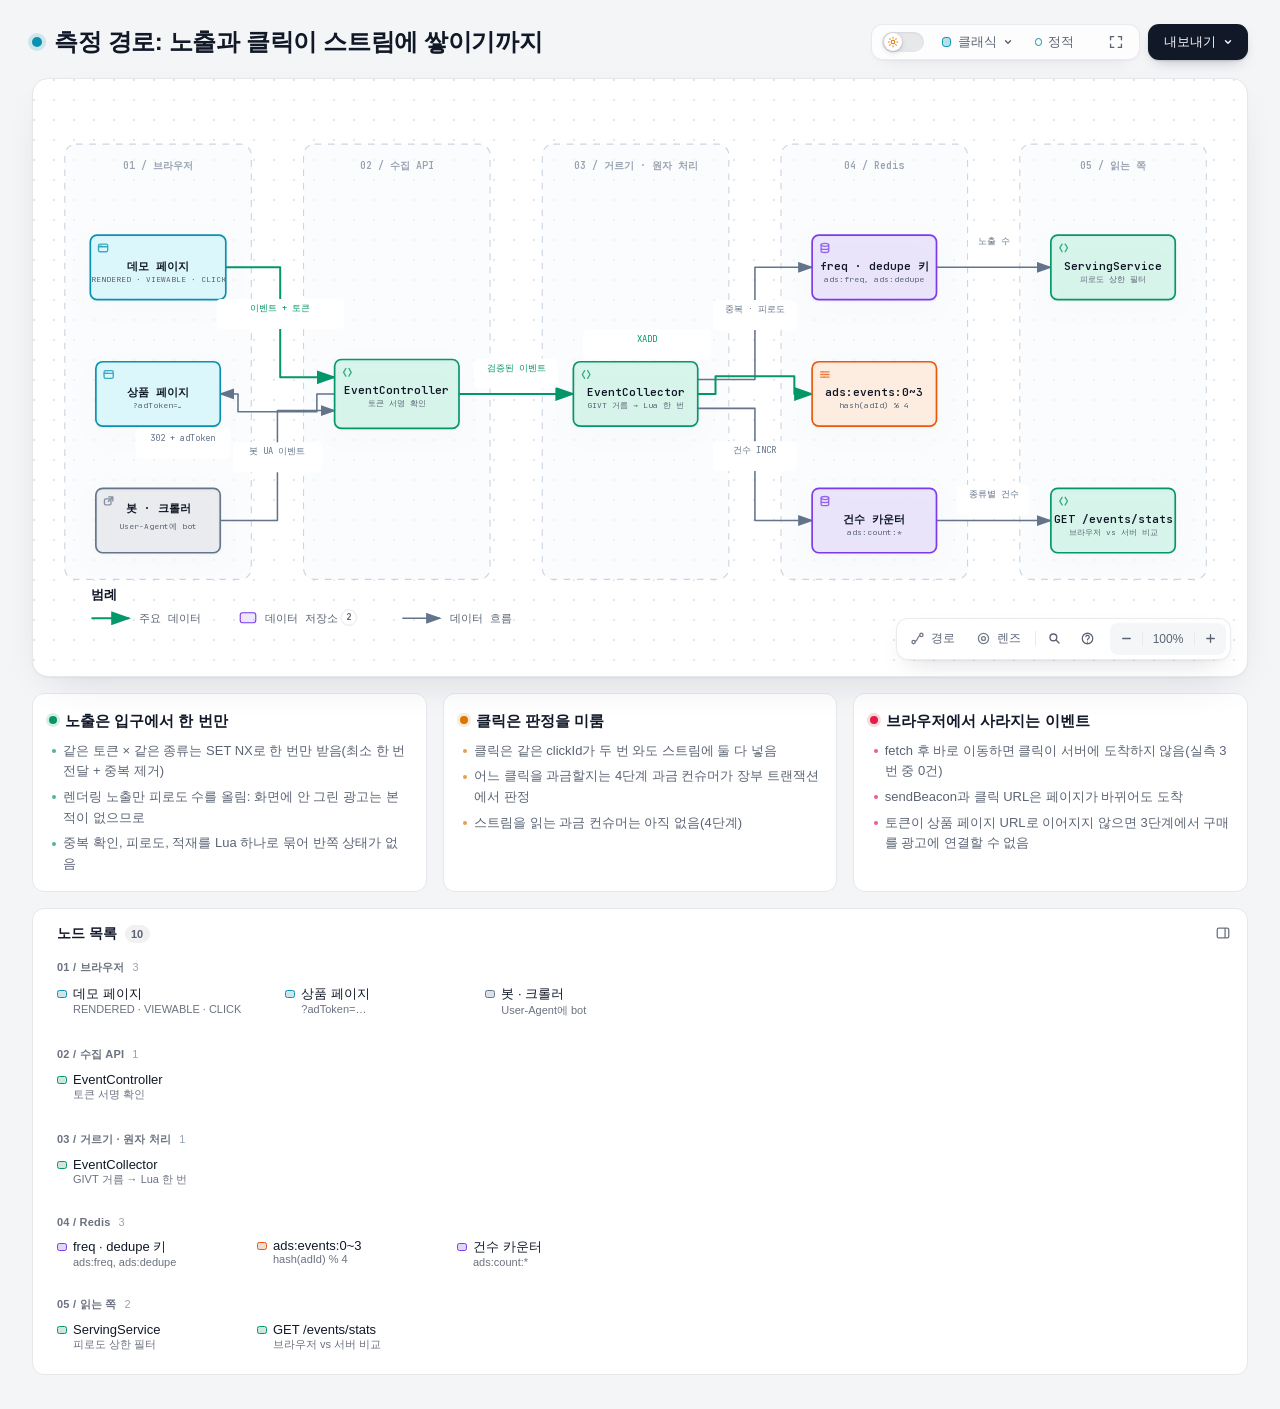
==== docs/diagrams/measurement.html @ 2693c044 "docs(diagrams): Archify로 1단계 서빙 시퀀스, 2단계 측정 데이터 흐름 도식 추가 - docs/diagrams/serving.html: GET /ads 한 번(" ====
<!DOCTYPE html>
<html lang="ko" data-theme="dark" data-preset="classic">
<head>
  <meta charset="UTF-8">
  <meta name="viewport" content="width=device-width, initial-scale=1.0">
  <meta name="generator" content="archify 3.2.0">
  <meta name="archify-reader-contract" content="declared-wide-v1">
  <title>측정 경로: 노출과 클릭이 스트림에 쌓이기까지 다이어그램</title>
  <script>
    // Resolve the theme before first paint so light-preference users don't
    // see a dark flash. The toolbar script below re-applies with UI state.
    (function () {
      try {
        var theme = null;
        try {
          var param = new URLSearchParams(window.location.search).get('theme');
          if (param === 'light' || param === 'dark') theme = param;
          if (new URLSearchParams(window.location.search).get('embed') === '1') {
            document.documentElement.setAttribute('data-embed', 'true');
          }
          if (new URLSearchParams(window.location.search).get('present') === '1') {
            document.documentElement.setAttribute('data-present', 'true');
          }
        } catch (_) {}
        if (!theme) {
          try { theme = localStorage.getItem('archify-theme'); } catch (_) {}
        }
        if (theme !== 'light' && theme !== 'dark') {
          theme = window.matchMedia('(prefers-color-scheme: light)').matches ? 'light' : 'dark';
        }
        document.documentElement.setAttribute('data-theme', theme);
      } catch (_) {}
    })();
  </script>
  <style id="archify-fonts">
/*
JetBrains Mono variable WOFF2 subsets from Google Fonts service revision v24.
These fixed bytes are shared by the viewer and its SVG/raster exports.
No local() source: an installed copy must not override the bundled font.
Uncovered characters (including CJK) still use the system fallback stack.
Upstream: https://github.com/JetBrains/JetBrainsMono

cyrillic-ext    1664 bytes  sha256 9343de2ca5d9549f792e7962375af8efb0f320c7643bfd36c884b5a30e5c396f
cyrillic        8892 bytes  sha256 4995a9a43ac659ec32fcd8b463755cd6a07b31a6e6b3894a6a153b661cf490e2
greek           6800 bytes  sha256 49c3da6c9a2b279b0f1f860f5cfb1f5dc38d88a5c7be9c9b1837bbc4e3db6111
vietnamese      5872 bytes  sha256 d44eb1936043a56038eb02dd70b243f379bef65783f94ec12f277550720411f1
latin-ext      11596 bytes  sha256 9c38cb2d0d2d93c1ee6e21fa78db76f13ea7e15e15cc64214c7ca89b6aaa35c4
latin          31340 bytes  sha256 2c32b9b3ee358c119e210f6f5195f9bd34894d78a785ff2e95d60e718e400af4

Copyright 2020 The JetBrains Mono Project Authors (https://github.com/JetBrains/JetBrainsMono)

This Font Software is licensed under the SIL Open Font License, Version 1.1.
This license is copied below, and is also available with a FAQ at:
https://openfontlicense.org


-----------------------------------------------------------
SIL OPEN FONT LICENSE Version 1.1 - 26 February 2007
-----------------------------------------------------------

PREAMBLE
The goals of the Open Font License (OFL) are to stimulate worldwide
development of collaborative font projects, to support the font creation
efforts of academic and linguistic communities, and to provide a free and
open framework in which fonts may be shared and improved in partnership
with others.

The OFL allows the licensed fonts to be used, studied, modified and
redistributed freely as long as they are not sold by themselves. The
fonts, including any derivative works, can be bundled, embedded,
redistributed and/or sold with any software provided that any reserved
names are not used by derivative works. The fonts and derivatives,
however, cannot be released under any other type of license. The
requirement for fonts to remain under this license does not apply
to any document created using the fonts or their derivatives.

DEFINITIONS
"Font Software" refers to the set of files released by the Copyright
Holder(s) under this license and clearly marked as such. This may
include source files, build scripts and documentation.

"Reserved Font Name" refers to any names specified as such after the
copyright statement(s).

"Original Version" refers to the collection of Font Software components as
distributed by the Copyright Holder(s).

"Modified Version" refers to any derivative made by adding to, deleting,
or substituting -- in part or in whole -- any of the components of the
Original Version, by changing formats or by porting the Font Software to a
new environment.

"Author" refers to any designer, engineer, programmer, technical
writer or other person who contributed to the Font Software.

PERMISSION & CONDITIONS
Permission is hereby granted, free of charge, to any person obtaining
a copy of the Font Software, to use, study, copy, merge, embed, modify,
redistribute, and sell modified and unmodified copies of the Font
Software, subject to the following conditions:

1) Neither the Font Software nor any of its individual components,
in Original or Modified Versions, may be sold by itself.

2) Original or Modified Versions of the Font Software may be bundled,
redistributed and/or sold with any software, provided that each copy
contains the above copyright notice and this license. These can be
included either as stand-alone text files, human-readable headers or
in the appropriate machine-readable metadata fields within text or
binary files as long as those fields can be easily viewed by the user.

3) No Modified Version of the Font Software may use the Reserved Font
Name(s) unless explicit written permission is granted by the corresponding
Copyright Holder. This restriction only applies to the primary font name as
presented to the users.

4) The name(s) of the Copyright Holder(s) or the Author(s) of the Font
Software shall not be used to promote, endorse or advertise any
Modified Version, except to acknowledge the contribution(s) of the
Copyright Holder(s) and the Author(s) or with their explicit written
permission.

5) The Font Software, modified or unmodified, in part or in whole,
must be distributed entirely under this license, and must not be
distributed under any other license. The requirement for fonts to
remain under this license does not apply to any document created
using the Font Software.

TERMINATION
This license becomes null and void if any of the above conditions are
not met.

DISCLAIMER
THE FONT SOFTWARE IS PROVIDED "AS IS", WITHOUT WARRANTY OF ANY KIND,
EXPRESS OR IMPLIED, INCLUDING BUT NOT LIMITED TO ANY WARRANTIES OF
MERCHANTABILITY, FITNESS FOR A PARTICULAR PURPOSE AND NONINFRINGEMENT
OF COPYRIGHT, PATENT, TRADEMARK, OR OTHER RIGHT. IN NO EVENT SHALL THE
COPYRIGHT HOLDER BE LIABLE FOR ANY CLAIM, DAMAGES OR OTHER LIABILITY,
INCLUDING ANY GENERAL, SPECIAL, INDIRECT, INCIDENTAL, OR CONSEQUENTIAL
DAMAGES, WHETHER IN AN ACTION OF CONTRACT, TORT OR OTHERWISE, ARISING
FROM, OUT OF THE USE OR INABILITY TO USE THE FONT SOFTWARE OR FROM
OTHER DEALINGS IN THE FONT SOFTWARE.
*/
    /* cyrillic-ext */
    @font-face { font-family: 'JetBrains Mono'; font-style: normal; font-weight: 400 800; font-display: swap;
      src: url([data-uri]) format('woff2');
      unicode-range: U+0460-052F, U+1C80-1C8A, U+20B4, U+2DE0-2DFF, U+A640-A69F, U+FE2E-FE2F; }
    /* cyrillic */
    @font-face { font-family: 'JetBrains Mono'; font-style: normal; font-weight: 400 800; font-display: swap;
      src: url([data-uri]) format('woff2');
      unicode-range: U+0301, U+0400-045F, U+0490-0491, U+04B0-04B1, U+2116; }
    /* greek */
    @font-face { font-family: 'JetBrains Mono'; font-style: normal; font-weight: 400 800; font-display: swap;
      src: url([data-uri]) format('woff2');
      unicode-range: U+0370-0377, U+037A-037F, U+0384-038A, U+038C, U+038E-03A1, U+03A3-03FF; }
    /* vietnamese */
    @font-face { font-family: 'JetBrains Mono'; font-style: normal; font-weight: 400 800; font-display: swap;
      src: url([data-uri]) format('woff2');
      unicode-range: U+0102-0103, U+0110-0111, U+0128-0129, U+0168-0169, U+01A0-01A1, U+01AF-01B0, U+0300-0301, U+0303-0304, U+0308-0309, U+0323, U+0329, U+1EA0-1EF9, U+20AB; }
    /* latin-ext */
    @font-face { font-family: 'JetBrains Mono'; font-style: normal; font-weight: 400 800; font-display: swap;
      src: url([data-uri]) format('woff2');
      unicode-range: U+0100-02BA, U+02BD-02C5, U+02C7-02CC, U+02CE-02D7, U+02DD-02FF, U+0304, U+0308, U+0329, U+1D00-1DBF, U+1E00-1E9F, U+1EF2-1EFF, U+2020, U+20A0-20AB, U+20AD-20C0, U+2113, U+2C60-2C7F, U+A720-A7FF; }
    /* latin */
    @font-face { font-family: 'JetBrains Mono'; font-style: normal; font-weight: 400 800; font-display: swap;
      src: url([data-uri]) format('woff2');
      unicode-range: U+0000-00FF, U+0131, U+0152-0153, U+02BB-02BC, U+02C6, U+02DA, U+02DC, U+0304, U+0308, U+0329, U+2000-206F, U+20AC, U+2122, U+2191, U+2193, U+2212, U+2215, U+FEFF, U+FFFD; }
  </style>
  <style>
    /* ==========================================================
       THEME VARIABLES — switch by toggling [data-theme] on <html>
       ========================================================== */
    :root,
    [data-theme="dark"] {
      --bg: #020617;
      --grid: #1e293b;
      --canvas-dot: rgba(148, 163, 184, 0.16);
      --text: #ffffff;
      --text-muted: #94a3b8;
      --text-dim: #475569;
      /* UI chrome and menu hints need more contrast than SVG .t-dim accents */
      --text-faint: #7d8da1;

      --panel: rgba(15, 23, 42, 0.5);
      --panel-border: #1e293b;
      --lane-fill: rgba(15, 23, 42, 0.22);
      --lane-stroke: #334155;

      --arrow: #94a3b8;
      --arrow-emphasis: #34d399;

      /* Opaque mask color used behind semi-transparent component fills
         so the arrows drawn underneath are properly hidden. */
      --mask: #0f172a;

      --frontend-fill:    rgba(8, 51, 68, 0.4);
      --frontend-stroke:  #22d3ee;
      --backend-fill:     rgba(6, 78, 59, 0.4);
      --backend-stroke:   #34d399;
      --database-fill:    rgba(76, 29, 149, 0.4);
      --database-stroke:  #a78bfa;
      --cloud-fill:       rgba(120, 53, 15, 0.3);
      --cloud-stroke:     #fbbf24;
      --security-fill:    rgba(136, 19, 55, 0.4);
      --security-stroke:  #fb7185;
      --messagebus-fill:  rgba(251, 146, 60, 0.3);
      --messagebus-stroke:#fb923c;
      --external-fill:    rgba(30, 41, 59, 0.5);
      --external-stroke:  #94a3b8;

      --toolbar-bg:       rgba(15, 23, 42, 0.8);
      --toolbar-border:   #334155;
      --toolbar-text:     #e2e8f0;
      --toolbar-hover:    rgba(15, 23, 42, 0.95);
      --toolbar-menu-bg:  #0f172a;
    }

    [data-theme="light"] {
      --bg: #f4f5f7;
      --grid: #e9edf2;
      --canvas-dot: #e2e7ec;
      --text: #111827;
      --text-muted: #5b6474;
      --text-dim: #9aa3b2;
      --text-faint: #6b7280;

      --panel: #ffffff;
      --panel-border: #e5e7eb;
      --lane-fill: rgba(248, 250, 252, 0.65);
      --lane-stroke: #cbd5e1;

      --arrow: #64748b;
      --arrow-emphasis: #059669;

      --mask: #ffffff;

      --frontend-fill: rgba(34, 211, 238, 0.15);
      --frontend-stroke: #0891b2;
      --backend-fill: rgba(52, 211, 153, 0.18);
      --backend-stroke: #059669;
      --database-fill: rgba(167, 139, 250, 0.2);
      --database-stroke: #7c3aed;
      --cloud-fill: rgba(251, 191, 36, 0.18);
      --cloud-stroke: #d97706;
      --security-fill: rgba(251, 113, 133, 0.15);
      --security-stroke: #e11d48;
      --messagebus-fill: rgba(251, 146, 60, 0.15);
      --messagebus-stroke: #ea580c;
      --external-fill: rgba(148, 163, 184, 0.18);
      --external-stroke: #64748b;

      --toolbar-bg:       rgba(255, 255, 255, 0.92);
      --toolbar-border:   #cbd5e1;
      --toolbar-text:     #334155;
      --toolbar-hover:    #ffffff;
      --toolbar-menu-bg:  #ffffff;
    }

    /* ==========================================================
       SIGNAL FLOW — an opt-in, motion-forward visual preset.
       The variables also target a standalone exported SVG, whose
       root carries data-preset and data-theme directly.
       ========================================================== */
    [data-preset="signal-flow"][data-theme="dark"] {
      --bg: #030711;
      --grid: #15233a;
      --panel: rgba(6, 14, 28, 0.78);
      --panel-border: #1d3350;
      --lane-fill: rgba(9, 22, 40, 0.5);
      --lane-stroke: #2c4564;
      --text: #f5fbff;
      --text-muted: #9eb0c7;
      --text-dim: #52667f;
      --text-faint: #7890ad;
      --mask: #07101e;
      --frontend-fill: rgba(6, 182, 212, 0.14);
      --frontend-stroke: #67e8f9;
      --backend-fill: rgba(16, 185, 129, 0.14);
      --backend-stroke: #5eead4;
      --database-fill: rgba(139, 92, 246, 0.16);
      --database-stroke: #c4b5fd;
      --cloud-fill: rgba(245, 158, 11, 0.13);
      --cloud-stroke: #fcd34d;
      --security-fill: rgba(244, 63, 94, 0.13);
      --security-stroke: #fda4af;
      --messagebus-fill: rgba(249, 115, 22, 0.13);
      --messagebus-stroke: #fdba74;
      --external-fill: rgba(71, 85, 105, 0.24);
      --external-stroke: #a5b4c7;
      --arrow: #7890ad;
      --arrow-emphasis: #2dd4bf;
      --toolbar-bg: rgba(7, 16, 30, 0.86);
      --toolbar-border: #29415f;
      --toolbar-menu-bg: #07101e;
    }

    [data-preset="signal-flow"][data-theme="light"] {
      --bg: #f4f9fc;
      --grid: #d4e5ee;
      --panel: rgba(255, 255, 255, 0.82);
      --panel-border: #bfd5e2;
      --lane-fill: rgba(232, 243, 248, 0.62);
      --lane-stroke: #a9c5d5;
      --text: #102638;
      --text-muted: #587287;
      --text-dim: #8aa2b4;
      --text-faint: #668397;
      --mask: #ffffff;
      --frontend-fill: rgba(6, 182, 212, 0.09);
      --frontend-stroke: #0789a1;
      --backend-fill: rgba(5, 150, 105, 0.09);
      --backend-stroke: #087f69;
      --database-fill: rgba(124, 58, 237, 0.09);
      --database-stroke: #7254c7;
      --cloud-fill: rgba(217, 119, 6, 0.08);
      --cloud-stroke: #b9670b;
      --security-fill: rgba(225, 29, 72, 0.08);
      --security-stroke: #c53a59;
      --messagebus-fill: rgba(234, 88, 12, 0.08);
      --messagebus-stroke: #c65f27;
      --external-fill: rgba(100, 116, 139, 0.1);
      --external-stroke: #607a8c;
      --arrow: #7b97aa;
      --arrow-emphasis: #0d9488;
    }

    /* ==========================================================
       BLUEPRINT — a review-first drafting preset for deployment,
       infrastructure, and technical design documentation. It keeps
       the same semantic palette and geometry while trading glow for
       precise grid contrast, squared materials, and drafting marks.
       ========================================================== */
    [data-preset="blueprint"][data-theme="dark"] {
      --bg: #06131f;
      --grid: #17425a;
      --panel: rgba(7, 27, 43, 0.9);
      --panel-border: #27627f;
      --lane-fill: rgba(10, 43, 66, 0.36);
      --lane-stroke: #34799a;
      --text: #e3f6ff;
      --text-muted: #91b8ca;
      --text-dim: #557e92;
      --text-faint: #739caf;
      --mask: #0a2031;
      --frontend-fill: rgba(26, 157, 193, 0.14);
      --frontend-stroke: #66d9ef;
      --backend-fill: rgba(31, 155, 124, 0.13);
      --backend-stroke: #69dfbd;
      --database-fill: rgba(120, 105, 196, 0.14);
      --database-stroke: #b4a8ff;
      --cloud-fill: rgba(197, 145, 43, 0.13);
      --cloud-stroke: #ffd166;
      --security-fill: rgba(199, 76, 104, 0.13);
      --security-stroke: #ff8da1;
      --messagebus-fill: rgba(207, 112, 49, 0.13);
      --messagebus-stroke: #ffad66;
      --external-fill: rgba(84, 119, 139, 0.18);
      --external-stroke: #a7cad9;
      --arrow: #78a3b7;
      --arrow-emphasis: #64dfc1;
      --toolbar-bg: rgba(7, 28, 45, 0.92);
      --toolbar-border: #34799a;
      --toolbar-text: #d8f3ff;
      --toolbar-hover: rgba(18, 58, 83, 0.95);
      --toolbar-menu-bg: #0a2031;
    }

    [data-preset="blueprint"][data-theme="light"] {
      --bg: #edf7fa;
      --grid: #b5d5e1;
      --panel: rgba(249, 253, 255, 0.94);
      --panel-border: #78aabd;
      --lane-fill: rgba(210, 232, 240, 0.42);
      --lane-stroke: #83b2c4;
      --text: #123344;
      --text-muted: #4e7486;
      --text-dim: #86a6b4;
      --text-faint: #668c9d;
      --mask: #f9fdff;
      --frontend-fill: rgba(8, 145, 178, 0.08);
      --frontend-stroke: #087f9c;
      --backend-fill: rgba(5, 128, 101, 0.08);
      --backend-stroke: #08755f;
      --database-fill: rgba(100, 75, 180, 0.08);
      --database-stroke: #6757a8;
      --cloud-fill: rgba(181, 120, 15, 0.08);
      --cloud-stroke: #a86609;
      --security-fill: rgba(190, 48, 80, 0.07);
      --security-stroke: #b32f50;
      --messagebus-fill: rgba(196, 81, 22, 0.07);
      --messagebus-stroke: #b65120;
      --external-fill: rgba(79, 112, 128, 0.08);
      --external-stroke: #506f7e;
      --arrow: #6d93a5;
      --arrow-emphasis: #087f69;
      --toolbar-bg: rgba(247, 252, 254, 0.94);
      --toolbar-border: #8ab5c5;
      --toolbar-text: #294f61;
      --toolbar-hover: #ffffff;
      --toolbar-menu-bg: #f9fdff;
    }

    /* ==========================================================
       EDITORIAL — a warm, publication-minded preset for design
       reviews, launch notes, and documentation. The diagram keeps
       the same semantic palette and exact geometry, but trades
       software chrome for paper, ink, ruled structure, and one
       restrained vermilion accent.
       ========================================================== */
    [data-preset="editorial"][data-theme="dark"] {
      --bg: #181611;
      --grid: #39342a;
      --panel: rgba(35, 31, 24, 0.96);
      --panel-border: #625a4a;
      --lane-fill: rgba(52, 46, 35, 0.46);
      --lane-stroke: #726957;
      --text: #f4eddf;
      --text-muted: #b9ae9b;
      --text-dim: #776e60;
      --text-faint: #9d917e;
      --mask: #231f18;
      --frontend-fill: rgba(43, 133, 142, 0.16);
      --frontend-stroke: #7fc6c7;
      --backend-fill: rgba(63, 132, 92, 0.16);
      --backend-stroke: #8fc29e;
      --database-fill: rgba(117, 91, 141, 0.17);
      --database-stroke: #c0a4d0;
      --cloud-fill: rgba(170, 119, 49, 0.16);
      --cloud-stroke: #d8ad68;
      --security-fill: rgba(157, 69, 65, 0.17);
      --security-stroke: #df9085;
      --messagebus-fill: rgba(174, 79, 42, 0.16);
      --messagebus-stroke: #df946f;
      --external-fill: rgba(126, 115, 96, 0.18);
      --external-stroke: #b8ad99;
      --arrow: #948978;
      --arrow-emphasis: #dd6b3d;
      --toolbar-bg: rgba(35, 31, 24, 0.92);
      --toolbar-border: #625a4a;
      --toolbar-text: #eee5d5;
      --toolbar-hover: #302a20;
      --toolbar-menu-bg: #231f18;
    }

    [data-preset="editorial"][data-theme="light"] {
      --bg: #f2eee5;
      --grid: #d8d0c2;
      --panel: rgba(251, 248, 241, 0.97);
      --panel-border: #c4b9a6;
      --lane-fill: rgba(229, 221, 207, 0.42);
      --lane-stroke: #b8aa94;
      --text: #242018;
      --text-muted: #6f6658;
      --text-dim: #a09788;
      --text-faint: #817767;
      --mask: #fbf8f1;
      --frontend-fill: rgba(31, 117, 126, 0.09);
      --frontend-stroke: #287e84;
      --backend-fill: rgba(42, 119, 75, 0.09);
      --backend-stroke: #397b53;
      --database-fill: rgba(105, 75, 130, 0.09);
      --database-stroke: #765d86;
      --cloud-fill: rgba(157, 103, 31, 0.1);
      --cloud-stroke: #9a671f;
      --security-fill: rgba(153, 58, 52, 0.09);
      --security-stroke: #9e463f;
      --messagebus-fill: rgba(182, 70, 27, 0.09);
      --messagebus-stroke: #ad4b25;
      --external-fill: rgba(101, 91, 75, 0.09);
      --external-stroke: #746b5e;
      --arrow: #8a806f;
      --arrow-emphasis: #bb4c23;
      --toolbar-bg: rgba(251, 248, 241, 0.94);
      --toolbar-border: #c4b9a6;
      --toolbar-text: #40392f;
      --toolbar-hover: #fffdf8;
      --toolbar-menu-bg: #fbf8f1;
    }

    * { margin: 0; padding: 0; box-sizing: border-box; }

    body {
      --archify-page-top: 2rem;
      font-family: -apple-system, BlinkMacSystemFont, 'Segoe UI', 'PingFang SC', 'Hiragino Sans GB', 'Microsoft YaHei', 'Noto Sans CJK SC', 'Noto Sans', Roboto, 'Helvetica Neue', Arial, sans-serif;
      -webkit-font-smoothing: antialiased;
      background: var(--bg);
      min-height: 100vh;
      padding: var(--archify-page-top) 2rem 2rem;
      color: var(--text);
      /* Theme surfaces change together; animating the page background leaves it
         visibly out of sync with the SVG and panel for the first 200ms. */
    }

    html[data-preset="signal-flow"] body {
      background-image:
        radial-gradient(circle at 18% -8%, rgba(34, 211, 238, 0.14), transparent 34rem),
        radial-gradient(circle at 92% 18%, rgba(139, 92, 246, 0.12), transparent 30rem);
      background-attachment: fixed;
    }
    html[data-preset="signal-flow"][data-theme="light"] body {
      background-image:
        radial-gradient(circle at 18% -8%, rgba(6, 182, 212, 0.12), transparent 34rem),
        radial-gradient(circle at 92% 18%, rgba(139, 92, 246, 0.08), transparent 30rem);
    }
    html[data-preset="blueprint"] body {
      background-image:
        linear-gradient(var(--grid) 1px, transparent 1px),
        linear-gradient(90deg, var(--grid) 1px, transparent 1px);
      background-size: 32px 32px;
      background-position: -1px -1px;
      background-attachment: fixed;
    }
    html[data-preset="editorial"] body {
      background-image:
        linear-gradient(90deg, transparent 0, transparent 5.4rem, color-mix(in srgb, var(--security-stroke) 18%, transparent) 5.4rem, color-mix(in srgb, var(--security-stroke) 18%, transparent) calc(5.4rem + 1px), transparent calc(5.4rem + 1px)),
        repeating-linear-gradient(0deg, transparent 0, transparent 31px, color-mix(in srgb, var(--grid) 36%, transparent) 31px, color-mix(in srgb, var(--grid) 36%, transparent) 32px);
      background-attachment: fixed;
    }

    /* Gallery/embed mode keeps the generated artifact as the source of truth
       while presenting only its diagram surface inside a proof card. */
    html[data-embed="true"] body {
      min-height: 0;
      padding: 0;
      overflow: hidden;
      background: var(--bg);
      background-image: none;
    }
    html[data-embed="true"] .toolbar,
    html[data-embed="true"] .header,
    html[data-embed="true"] .cards,
    html[data-embed="true"] .diagram-nav,
    html[data-embed="true"] .overview-map,
    html[data-embed="true"] .focus-chip,
    html[data-embed="true"] .route-probe,
    html[data-embed="true"] .semantic-lens,
    html[data-embed="true"] .diagram-guide,
    html[data-embed="true"] .node-finder,
    html[data-embed="true"] .node-outline { display: none !important; }
    html[data-embed="true"] .container { max-width: none; }
    html[data-embed="true"] .diagram-container {
      padding: 0.5rem;
      border: 0;
      border-radius: 0;
      box-shadow: none;
    }
    html[data-embed="true"] .diagram-container svg { min-width: 0; }

    /* Presentation Stage is a viewer-only layer: it gives the live diagram
       the viewport while keeping guided views, theme, focus, and exports real.
       Embed mode wins when both query parameters are present. */
    html[data-present="true"]:not([data-embed="true"]) body {
      --archify-page-top: 1rem;
      height: 100dvh;
      min-height: 0;
      padding: 1rem;
      overflow: hidden;
    }
    html[data-present="true"]:not([data-embed="true"]) .container {
      display: flex;
      flex-direction: column;
      gap: 0.75rem;
      width: 100%;
      max-width: none;
      height: calc(100dvh - 2rem);
    }
    html[data-present="true"]:not([data-embed="true"]) .header {
      flex: none;
      min-width: 0;
      margin: 0;
      padding-right: 23rem;
    }
    html[data-present="true"]:not([data-embed="true"]) .header-row { margin-bottom: 0.25rem; }
    html[data-present="true"]:not([data-embed="true"]) .subtitle {
      overflow: hidden;
      text-overflow: ellipsis;
      white-space: nowrap;
    }

    html[data-present="true"]:not([data-embed="true"]) .diagram-container {
      display: flex;
      flex: 1 1 auto;
      align-items: center;
      justify-content: center;
      min-height: 0;
      padding: 0.75rem;
      padding-bottom: calc(0.75rem + var(--archify-nav-reserve));
    }
    html[data-present="true"]:not([data-embed="true"]) .diagram-container > svg {
      flex: 1 1 auto;
      height: 100%;
      min-height: 0;
      width: 100%;
      min-width: 0;
    }
    html[data-present="true"]:not([data-embed="true"]) .cards { display: none; }
    html[data-present="true"]:not([data-embed="true"]) #btn-present {
      border-color: var(--frontend-stroke);
      color: var(--frontend-stroke);
    }

    /* The reader owns only the outer scale. Compact automatic sequences fit at
       their authored text size or larger. Long sequences and waterfall rows
       favor reading width and page scroll; other diagrams keep height fitting.
       Small automatic canvases retain a modest scale inside a usable shell.
       Every strategy preserves the authored SVG/viewBox and semantic geometry. */
    .container {
      width: 100%;
      max-width: var(--archify-reader-width, 1440px);
      margin: 0 auto;
    }
    html[data-reader-area="true"] .diagram-container {
      min-height: var(--archify-diagram-min-height);
      display: flex;
      align-items: center;
    }
    html[data-reader-area="true"] .diagram-container > svg { flex-shrink: 0; }
    /* The original SVG legend can use the outer corner while the capped or fitted
       diagram stays centered. The container still clips all outer paint. */
    .diagram-container:has([data-reader-legend-corner]) > svg { overflow: visible; }
    .diagram-container [data-reader-legend-corner] {
      transform-origin: 0 0;
      transform-box: view-box;
      transform: var(--archify-reader-legend-transform);
    }
    html[data-reader-narrow="true"]:not([data-present="true"]) .diagram-container > svg {
      min-width: 0;
      max-width: var(--archify-diagram-max-width);
      margin-inline: auto;
    }
    @media (min-width: 768px) and (max-height: 920px) {
      .header { margin-bottom: 1rem; }
      .diagram-container { padding: 1rem; }
      .cards { margin-top: 1rem; }
      .card { padding: 1rem; }
    }

    .header { margin-bottom: 1.5rem; padding-right: 29.5rem; }

    html[data-preset="signal-flow"] .header,
    html[data-preset="blueprint"] .header,
    html[data-preset="editorial"] .header { padding-right: 29.5rem; }

    .header-row {
      display: flex;
      align-items: center;
      gap: 0.75rem;
      min-height: 2.75rem;
      margin-bottom: 0.25rem;
    }

    .pulse-dot {
      flex: none;
      width: 10px;
      height: 10px;
      background: var(--frontend-stroke);
      border-radius: 50%;
      box-shadow: 0 0 0 4px color-mix(in srgb, var(--frontend-stroke) 16%, transparent);
      animation: none;
    }

    html[data-motion-capable="true"] .pulse-dot { animation: pulse 2s infinite; }

    @keyframes pulse {
      0%, 100% { opacity: 1; }
      50% { opacity: 0.5; }
    }

    h1 {
      font-size: 1.5rem;
      font-weight: 650;
      line-height: 1.25;
      letter-spacing: -0.015em;
    }

    .subtitle {
      color: var(--text-muted);
      font-size: 0.875rem;
      line-height: 1.55;
      margin-left: 1.375rem;
    }

    html[data-preset="signal-flow"] .header-row::after {
      content: attr(data-preset-badge-signal-flow);
      flex: none;
      margin-left: 0.25rem;
      color: var(--frontend-stroke);
      border: 1px solid var(--frontend-stroke);
      border-radius: 999px;
      padding: 0.28rem 0.6rem;
      font-size: 0.625rem;
      letter-spacing: 0.12em;
      opacity: 0.82;
      box-shadow: 0 0 20px rgba(34, 211, 238, 0.12);
      white-space: nowrap;
    }

    html[data-preset="blueprint"] .pulse-dot {
      width: 10px;
      height: 10px;
      border: 1px solid var(--frontend-stroke);
      border-radius: 1px;
      background: transparent;
      box-shadow: inset 0 0 0 2px var(--bg);
      transform: rotate(45deg);
      animation: none;
    }
    html[data-preset="blueprint"] .header-row::after {
      content: attr(data-preset-badge-blueprint);
      flex: none;
      margin-left: 0.25rem;
      padding: 0.28rem 0.55rem;
      border-top: 1px solid var(--frontend-stroke);
      border-bottom: 1px solid var(--frontend-stroke);
      color: var(--frontend-stroke);
      font-size: 0.5625rem;
      font-weight: 700;
      letter-spacing: 0.14em;
      white-space: nowrap;
    }

    html[data-preset="editorial"] h1,
    html[data-preset="editorial"] .card h3 {
      font-family: Georgia, 'Times New Roman', 'Songti SC', STSong, serif;
      letter-spacing: -0.02em;
    }
    html[data-preset="editorial"] h1 { font-size: 1.72rem; font-weight: 600; }
    html[data-preset="editorial"] .pulse-dot {
      width: 9px;
      height: 9px;
      border: 1px solid var(--arrow-emphasis);
      border-radius: 0;
      background: var(--arrow-emphasis);
      box-shadow: 0 0 0 3px color-mix(in srgb, var(--arrow-emphasis) 14%, transparent);
      transform: rotate(45deg);
      animation: none;
    }
    html[data-preset="editorial"] .header-row::after {
      content: attr(data-preset-badge-editorial);
      flex: none;
      margin-left: 0.25rem;
      padding: 0.32rem 0 0.24rem;
      border-bottom: 2px solid var(--arrow-emphasis);
      color: var(--arrow-emphasis);
      font-family: Georgia, 'Times New Roman', serif;
      font-size: 0.625rem;
      font-style: italic;
      font-weight: 600;
      letter-spacing: 0.08em;
      white-space: nowrap;
    }

    .diagram-container {
      --archify-nav-reserve: 0px;
      background: var(--panel);
      border-radius: 1rem;
      border: 1px solid var(--panel-border);
      box-shadow: 0 1px 2px rgba(15, 23, 42, 0.04), 0 16px 40px -20px rgba(15, 23, 42, 0.18);
      padding: 1.5rem;
      padding-bottom: calc(1.5rem + var(--archify-nav-reserve));
      overflow: hidden;
      position: relative;
    }

    html[data-preset="signal-flow"] .diagram-container {
      position: relative;
      overflow: hidden;
      background: linear-gradient(180deg, rgba(8, 20, 38, 0.82), rgba(3, 8, 18, 0.94));
      box-shadow: inset 0 1px 0 rgba(255, 255, 255, 0.04), 0 28px 80px rgba(0, 0, 0, 0.34);
    }
    html[data-preset="signal-flow"][data-theme="light"] .diagram-container {
      background: linear-gradient(180deg, rgba(255, 255, 255, 0.9), rgba(237, 246, 250, 0.94));
      box-shadow: inset 0 1px 0 rgba(255, 255, 255, 0.72), 0 24px 60px rgba(45, 78, 99, 0.12);
    }
    html[data-preset="blueprint"] .diagram-container {
      border-color: var(--panel-border);
      border-radius: 0.35rem;
      background: var(--panel);
      box-shadow:
        inset 0 0 0 1px color-mix(in srgb, var(--panel-border) 34%, transparent),
        0 18px 48px rgba(0, 0, 0, 0.16);
    }
    html[data-preset="blueprint"] .diagram-container::after {
      content: "";
      position: absolute;
      z-index: 10;
      inset: 0.7rem;
      pointer-events: none;
      background:
        linear-gradient(var(--frontend-stroke), var(--frontend-stroke)) left top / 1.35rem 1px no-repeat,
        linear-gradient(var(--frontend-stroke), var(--frontend-stroke)) left top / 1px 1.35rem no-repeat,
        linear-gradient(var(--frontend-stroke), var(--frontend-stroke)) right top / 1.35rem 1px no-repeat,
        linear-gradient(var(--frontend-stroke), var(--frontend-stroke)) right top / 1px 1.35rem no-repeat,
        linear-gradient(var(--frontend-stroke), var(--frontend-stroke)) left bottom / 1.35rem 1px no-repeat,
        linear-gradient(var(--frontend-stroke), var(--frontend-stroke)) left bottom / 1px 1.35rem no-repeat,
        linear-gradient(var(--frontend-stroke), var(--frontend-stroke)) right bottom / 1.35rem 1px no-repeat,
        linear-gradient(var(--frontend-stroke), var(--frontend-stroke)) right bottom / 1px 1.35rem no-repeat;
      opacity: 0.58;
    }
    html[data-preset="editorial"] .diagram-container {
      overflow: hidden;
      border-color: var(--panel-border);
      border-radius: 0.38rem;
      background:
        linear-gradient(90deg, color-mix(in srgb, var(--security-fill) 58%, transparent), transparent 12%),
        var(--panel);
      box-shadow:
        0 1px 0 color-mix(in srgb, var(--text) 6%, transparent),
        0 18px 48px color-mix(in srgb, #000 19%, transparent);
    }
    html[data-preset="editorial"] .diagram-container::after {
      position: absolute;
      z-index: 10;
      top: 0.72rem;
      right: 1.25rem;
      padding: 0.2rem 0.52rem;
      border: 1px solid var(--panel-border);
      background: var(--panel);
      color: var(--arrow-emphasis);
      content: attr(data-preset-badge-editorial-plate);
      font-family: Georgia, 'Times New Roman', serif;
      font-size: 0.52rem;
      font-style: italic;
      font-weight: 600;
      letter-spacing: 0.09em;
      pointer-events: none;
    }
    html[data-embed="true"][data-preset="editorial"] .diagram-container::after { display: none; }
    html[data-motion-capable="true"][data-preset="signal-flow"][data-ambient-entry="running"] .diagram-container::before {
      content: "";
      position: absolute;
      inset: 0;
      pointer-events: none;
      background: linear-gradient(115deg, transparent 28%, rgba(103, 232, 249, 0.035) 48%, transparent 68%);
      transform: translateX(-70%);
      animation: archify-signal-scan 4.8s ease-in-out 1 both;
    }

    /* Motion Governor gives the reader a real static state and gives the
       strongest semantic action the only motion budget. Atmosphere resets to
       its authored base instead of freezing mid-cycle. Static artifacts never
       start a decorative pulse or scan. */
    html:not([data-motion-capable="true"]) svg[data-animation="trace"] [data-animate] {
      animation: none !important;
    }
    html:not([data-motion-capable="true"]) svg[data-animation="trace"] [data-graph-role="automatic-crossover"]:has(> [data-animate="edge"]) > [data-graph-role="automatic-crossover-underlay"] {
      animation: none !important;
    }
    html[data-motion="still"] .pulse-dot,
    html[data-motion="still"] .diagram-container::before,
    html[data-motion="still"] svg[data-animation="trace"] [data-animate],
    html[data-motion-owner] .pulse-dot,
    html[data-motion-owner] .diagram-container::before,
    html[data-motion-owner] svg[data-animation="trace"] [data-animate],
    html[data-embed="true"] .pulse-dot,
    html[data-embed="true"] .diagram-container::before,
    html[data-share-playback="true"] .pulse-dot,
    html[data-share-playback="true"] .diagram-container::before,
    html[data-document-hidden="true"] .pulse-dot,
    html[data-document-hidden="true"] .diagram-container::before,
    html[data-document-hidden="true"] svg[data-animation="trace"] [data-animate],
    html[data-motion="still"] svg[data-animation="trace"] [data-graph-role="automatic-crossover"]:has(> [data-animate="edge"]) > [data-graph-role="automatic-crossover-underlay"],
    html[data-motion-owner] svg[data-animation="trace"] [data-graph-role="automatic-crossover"]:has(> [data-animate="edge"]) > [data-graph-role="automatic-crossover-underlay"],
    html[data-embed="true"] svg[data-animation="trace"] [data-graph-role="automatic-crossover"]:has(> [data-animate="edge"]) > [data-graph-role="automatic-crossover-underlay"],
    html[data-share-playback="true"] svg[data-animation="trace"] [data-graph-role="automatic-crossover"]:has(> [data-animate="edge"]) > [data-graph-role="automatic-crossover-underlay"],
    html[data-document-hidden="true"] svg[data-animation="trace"] [data-graph-role="automatic-crossover"]:has(> [data-animate="edge"]) > [data-graph-role="automatic-crossover-underlay"] {
      animation: none !important;
    }
    html[data-motion="still"] .diagram-container::before,
    html[data-motion-owner] .diagram-container::before,
    html[data-embed="true"] .diagram-container::before,
    html[data-share-playback="true"] .diagram-container::before {
      opacity: 0;
    }
    html[data-motion="still"] .intent-trace-flow,
    html[data-motion="still"] .route-probe-flow,
    html[data-motion="still"] .route-journey-flow,
    html[data-motion="still"] .semantic-lens-flow,
    html[data-motion="still"] .diagram-guide,
    html[data-motion="still"] .overview-map-live,
    html[data-document-hidden="true"] .intent-trace-flow,
    html[data-document-hidden="true"] .route-probe-flow,
    html[data-document-hidden="true"] .route-journey-flow,
    html[data-document-hidden="true"] .semantic-lens-flow,
    html[data-document-hidden="true"] .diagram-guide,
    html[data-document-hidden="true"] .overview-map-live {
      animation: none !important;
    }

    html[data-motion="still"] .intent-trace-flow,
    html[data-motion="still"] .route-probe-flow {
      stroke-dasharray: none;
      stroke-dashoffset: 0;
      opacity: 0.72;
    }
    html[data-motion="still"] .route-journey-overlay,
    html[data-document-hidden="true"] .route-journey-overlay { display: none !important; }
    html[data-motion="still"] .relationship-pulse-overlay { display: none !important; }

    html[data-motion="still"] svg [data-node-id],
    html[data-motion="still"] svg [data-edge-from],
    html[data-motion="still"] svg [data-detail],
    html[data-motion="still"] svg [data-detail-anchor],
    html[data-motion="still"] svg [data-legend-hit],
    html[data-motion="still"] svg {
      transition: none !important;
    }

    svg {
      font-family: 'JetBrains Mono', ui-monospace, SFMono-Regular, Menlo, Consolas, 'DejaVu Sans Mono', 'Liberation Mono', 'Noto Sans Mono CJK SC', 'PingFang SC', 'Hiragino Sans GB', 'Microsoft YaHei', monospace;
      width: 100%;
      min-width: min(900px, 100%);
      display: block;
      transform-origin: 0 0;
      transition: transform 0.18s ease;
    }

    .diagram-container.is-camera-moving svg {
      transition: transform 0.42s cubic-bezier(0.22, 1, 0.36, 1);
    }
    .diagram-container.is-camera-transaction svg { transition: none; }
    .diagram-container.is-pannable { cursor: grab; }
    .diagram-container.is-panning { cursor: grabbing; user-select: none; }
    .diagram-container.is-panning svg { transition: none; }

    .diagram-nav {
      position: absolute;
      right: 1rem;
      bottom: 1rem;
      z-index: 12;
      translate: 0 calc(-1 * var(--archify-dock-lift, 0px));
      display: inline-flex;
      align-items: center;
      max-width: calc(100% - 2rem);
      padding: 0.25rem;
      gap: 0.0625rem;
      overflow-x: auto;
      border: 1px solid color-mix(in srgb, var(--panel-border) 80%, transparent);
      border-radius: 0.75rem;
      background: color-mix(in srgb, var(--panel) 84%, transparent);
      box-shadow: 0 1px 2px rgba(15, 23, 42, 0.05), 0 10px 28px -14px rgba(15, 23, 42, 0.28);
      backdrop-filter: blur(14px) saturate(1.2);
      scrollbar-width: none;
    }
    .diagram-nav::-webkit-scrollbar { display: none; }
    .diagram-nav button,
    .focus-chip button {
      border: 0;
      background: transparent;
      color: var(--toolbar-text);
      font: inherit;
      cursor: pointer;
    }
    .diagram-nav button {
      min-width: 2rem;
      height: 2rem;
      padding: 0 0.4rem;
      border-radius: 0.5rem;
      color: var(--text-muted);
      font-size: 0.75rem;
      font-weight: 500;
      letter-spacing: 0;
      transition: background 0.15s, color 0.15s;
    }
    .diagram-nav button:hover,
    .diagram-nav button:focus-visible {
      color: var(--text);
      background: color-mix(in srgb, var(--text) 6%, transparent);
    }
    .diagram-nav button:hover,
    .diagram-nav button:focus-visible,
    .focus-chip button:hover,
    .focus-chip button:focus-visible { background: var(--toolbar-hover); }
    .diagram-nav button:focus-visible,
    .focus-chip button:focus-visible {
      outline: 2px solid var(--frontend-stroke);
      outline-offset: 1px;
    }
    .diagram-nav button:disabled { opacity: 0.38; cursor: default; }
    /* The Guide stays on the ? shortcut; Map only earns dock space once the
       reader has zoomed past the full diagram (or opened it from the keyboard). */
    .diagram-nav button[hidden] { display: none; }
    .diagram-container:not(.is-pannable) #btn-overview-map:not([data-radar-requested]):not(:focus) { display: none; }
    .diagram-nav button:disabled:hover { background: transparent; }
    .diagram-nav #btn-route-probe,
    .diagram-nav #btn-overview-map,
    .diagram-nav #btn-semantic-lens {
      min-width: auto;
      padding-inline: 0.6rem;
      color: var(--text-muted);
      font-weight: 500;
    }
    .diagram-nav #btn-node-finder,
    .diagram-nav [data-view="out"] {
      position: relative;
      margin-left: 0.375rem;
    }
    .diagram-nav #btn-node-finder::before,
    .diagram-nav [data-view="out"]::before {
      position: absolute;
      top: 0.55rem;
      bottom: 0.55rem;
      left: -0.19rem;
      width: 1px;
      background: color-mix(in srgb, var(--panel-border) 90%, transparent);
      content: "";
      pointer-events: none;
    }
    .diagram-nav-icon {
      display: block;
      width: 0.95rem;
      height: 0.95rem;
      margin: auto;
      background: currentColor;
      -webkit-mask-position: center;
      -webkit-mask-repeat: no-repeat;
      -webkit-mask-size: contain;
      mask-position: center;
      mask-repeat: no-repeat;
      mask-size: contain;
    }
    .diagram-nav-icon.find {
      -webkit-mask-image: url("data:image/svg+xml,%3Csvg xmlns='http://www.w3.org/2000/svg' viewBox='0 0 20 20'%3E%3Ccircle cx='8.5' cy='8.5' r='4.5' fill='none' stroke='black' stroke-width='1.8'/%3E%3Cpath d='m12 12 4 4' fill='none' stroke='black' stroke-width='1.8' stroke-linecap='round'/%3E%3C/svg%3E");
      mask-image: url("data:image/svg+xml,%3Csvg xmlns='http://www.w3.org/2000/svg' viewBox='0 0 20 20'%3E%3Ccircle cx='8.5' cy='8.5' r='4.5' fill='none' stroke='black' stroke-width='1.8'/%3E%3Cpath d='m12 12 4 4' fill='none' stroke='black' stroke-width='1.8' stroke-linecap='round'/%3E%3C/svg%3E");
    }
    .diagram-nav-icon.guide {
      -webkit-mask-image: url("data:image/svg+xml,%3Csvg xmlns='http://www.w3.org/2000/svg' viewBox='0 0 20 20'%3E%3Ccircle cx='10' cy='10' r='7' fill='none' stroke='black' stroke-width='1.7'/%3E%3Cpath d='M7.8 7.3a2.4 2.4 0 014.6.9c0 1.8-2.4 2-2.4 3.7M10 14.9h.01' fill='none' stroke='black' stroke-width='1.7' stroke-linecap='round'/%3E%3C/svg%3E");
      mask-image: url("data:image/svg+xml,%3Csvg xmlns='http://www.w3.org/2000/svg' viewBox='0 0 20 20'%3E%3Ccircle cx='10' cy='10' r='7' fill='none' stroke='black' stroke-width='1.7'/%3E%3Cpath d='M7.8 7.3a2.4 2.4 0 014.6.9c0 1.8-2.4 2-2.4 3.7M10 14.9h.01' fill='none' stroke='black' stroke-width='1.7' stroke-linecap='round'/%3E%3C/svg%3E");
    }
    .diagram-nav-icon.minus {
      -webkit-mask-image: url("data:image/svg+xml,%3Csvg xmlns='http://www.w3.org/2000/svg' viewBox='0 0 20 20'%3E%3Cpath d='M5 10h10' fill='none' stroke='black' stroke-width='1.8' stroke-linecap='round'/%3E%3C/svg%3E");
      mask-image: url("data:image/svg+xml,%3Csvg xmlns='http://www.w3.org/2000/svg' viewBox='0 0 20 20'%3E%3Cpath d='M5 10h10' fill='none' stroke='black' stroke-width='1.8' stroke-linecap='round'/%3E%3C/svg%3E");
    }
    .diagram-nav-icon.plus {
      -webkit-mask-image: url("data:image/svg+xml,%3Csvg xmlns='http://www.w3.org/2000/svg' viewBox='0 0 20 20'%3E%3Cpath d='M10 5v10M5 10h10' fill='none' stroke='black' stroke-width='1.8' stroke-linecap='round'/%3E%3C/svg%3E");
      mask-image: url("data:image/svg+xml,%3Csvg xmlns='http://www.w3.org/2000/svg' viewBox='0 0 20 20'%3E%3Cpath d='M10 5v10M5 10h10' fill='none' stroke='black' stroke-width='1.8' stroke-linecap='round'/%3E%3C/svg%3E");
    }
    .diagram-nav [data-view="reset"] {
      display: inline-flex;
      align-items: center;
      justify-content: center;
      gap: 0.2rem;
      min-width: 3.1rem;
      padding-inline: 0.35rem;
    }
    .diagram-nav [data-view="reset"][data-detail-visible] {
      min-width: 3.8rem;
    }
    .diagram-nav-detail {
      color: color-mix(in srgb, var(--toolbar-text) 52%, transparent);
      font-size: 0.44rem;
      font-weight: 700;
      line-height: 1;
      letter-spacing: 0.07em;
    }
    .diagram-nav-percent {
      color: var(--text-muted);
      font-size: 0.75rem;
      font-weight: 500;
      font-variant-numeric: tabular-nums;
      line-height: 1;
    }
    /* Mode buttons carry a small glyph so the dock reads as one icon language. */
    .diagram-nav #btn-route-probe,
    .diagram-nav #btn-overview-map,
    .diagram-nav #btn-semantic-lens {
      display: inline-flex;
      align-items: center;
      gap: 0.375rem;
      padding-inline: 0.55rem 0.65rem;
    }
    .diagram-nav #btn-route-probe::before,
    .diagram-nav #btn-overview-map::before,
    .diagram-nav #btn-semantic-lens::before {
      flex: none;
      width: 0.95rem;
      height: 0.95rem;
      background: currentColor;
      content: "";
      opacity: 0.85;
      -webkit-mask: var(--nav-glyph) center / contain no-repeat;
      mask: var(--nav-glyph) center / contain no-repeat;
    }
    .diagram-nav #btn-route-probe { --nav-glyph: url("data:image/svg+xml,%3Csvg xmlns='http://www.w3.org/2000/svg' viewBox='0 0 20 20'%3E%3Cg fill='none' stroke='black' stroke-width='1.7' stroke-linecap='round'%3E%3Ccircle cx='4.8' cy='14.8' r='2.2'/%3E%3Ccircle cx='15.2' cy='5.2' r='2.2'/%3E%3Cpath d='M6.9 13.9c3.8-1.4 2.6-6.3 6.2-7.8'/%3E%3C/g%3E%3C/svg%3E"); }
    .diagram-nav #btn-overview-map { --nav-glyph: url("data:image/svg+xml,%3Csvg xmlns='http://www.w3.org/2000/svg' viewBox='0 0 20 20'%3E%3Cg fill='none' stroke='black' stroke-width='1.7' stroke-linejoin='round'%3E%3Cpath d='M2.8 5.4 7.4 3.5l5.2 2 4.6-1.9v11l-4.6 1.9-5.2-2-4.6 1.9z'/%3E%3Cpath d='M7.4 3.5v11M12.6 5.5v11'/%3E%3C/g%3E%3C/svg%3E"); }
    .diagram-nav #btn-semantic-lens { --nav-glyph: url("data:image/svg+xml,%3Csvg xmlns='http://www.w3.org/2000/svg' viewBox='0 0 20 20'%3E%3Cg fill='none' stroke='black' stroke-width='1.7'%3E%3Ccircle cx='10' cy='10' r='6.8'/%3E%3Ccircle cx='10' cy='10' r='2.6'/%3E%3C/g%3E%3C/svg%3E"); }
    /* Zoom out / level / zoom in join into one stepper well. */
    .diagram-nav [data-view="out"],
    .diagram-nav [data-view="reset"],
    .diagram-nav [data-view="in"] {
      position: relative;
      border-radius: 0;
      background: color-mix(in srgb, var(--panel-border) 38%, transparent);
    }
    .diagram-nav [data-view="out"] { margin-left: 0.375rem; border-radius: 0.5rem 0 0 0.5rem; }
    .diagram-nav [data-view="out"]::before { display: none; }
    .diagram-nav [data-view="reset"],
    .diagram-nav [data-view="in"] { margin-left: -0.0625rem; }
    .diagram-nav [data-view="in"] { border-radius: 0 0.5rem 0.5rem 0; }
    .diagram-nav [data-view="reset"]::after,
    .diagram-nav [data-view="in"]::after {
      position: absolute;
      top: 0.55rem;
      bottom: 0.55rem;
      left: 0;
      width: 1px;
      background: color-mix(in srgb, var(--panel-border) 75%, transparent);
      content: "";
      pointer-events: none;
    }
    .diagram-nav [data-view="out"]:hover,
    .diagram-nav [data-view="reset"]:hover,
    .diagram-nav [data-view="in"]:hover { background: color-mix(in srgb, var(--panel-border) 60%, transparent); }
    .diagram-nav [data-view="out"]:disabled,
    .diagram-nav [data-view="in"]:disabled { opacity: 1; color: color-mix(in srgb, var(--text-muted) 40%, transparent); }
    .diagram-nav [data-view="out"]:disabled:hover,
    .diagram-nav [data-view="in"]:disabled:hover { background: color-mix(in srgb, var(--panel-border) 38%, transparent); }
    .diagram-nav [data-view="reset"] { min-width: 3.25rem; }
    .diagram-container[data-camera-indicator="true"] .diagram-nav-detail,
    .diagram-container[data-camera-indicator="true"] .diagram-nav-percent { color: var(--frontend-stroke); }
    .diagram-nav #btn-diagram-guide[aria-expanded="true"] {
      color: var(--cloud-stroke);
      background: var(--toolbar-hover);
    }

    /* Semantic Radar is a deliberately simplified, viewer-only overview. It
       uses authored node bounds and the live camera viewport rather than
       cloning the canonical SVG, so IDs, filters, animation, and export state
       stay singular and deterministic. */
    .overview-map {
      position: absolute;
      right: 1rem;
      bottom: calc(4.15rem + var(--archify-nav-reserve));
      z-index: 12;
      width: 11.25rem;
      overflow: hidden;
      border: 1px solid color-mix(in srgb, var(--frontend-stroke) 52%, var(--toolbar-border));
      border-radius: 0.78rem;
      background: var(--toolbar-menu-bg);
      color: var(--toolbar-text);
      box-shadow: 0 16px 42px rgba(0, 0, 0, 0.3);
      backdrop-filter: blur(16px);
      font-size: 0.625rem;
    }
    .overview-map[hidden] { display: none; }
    .overview-map[data-docked="true"] {
      position: fixed;
      right: var(--archify-radar-right, 1rem);
      top: var(--archify-radar-top, 1rem);
      bottom: auto;
    }
    .overview-map[data-docked="true"][data-dock-side="left"] {
      right: auto;
      left: var(--archify-radar-left, 1rem);
    }
    html[data-preset="blueprint"] .overview-map { border-radius: 0.28rem; }
    .overview-map-head {
      display: grid;
      grid-template-columns: auto minmax(0, 1fr) auto;
      align-items: center;
      gap: 0.45rem;
      min-height: 2.25rem;
      padding: 0.42rem 0.48rem 0.38rem 0.55rem;
      border-bottom: 1px solid var(--toolbar-border);
      background: linear-gradient(110deg, color-mix(in srgb, var(--frontend-fill) 45%, transparent), transparent 68%);
      cursor: grab;
      touch-action: none;
      user-select: none;
    }
    .overview-map[data-panel-dragging="true"] .overview-map-head { cursor: grabbing; }
    .overview-map[data-placement-invalid="true"] {
      border-color: var(--security-stroke);
      box-shadow: 0 0 0 2px color-mix(in srgb, var(--security-stroke) 34%, transparent), 0 16px 42px rgba(0, 0, 0, 0.3);
    }
    .overview-map[data-compact="true"] {
      width: 7.4rem;
    }
    .overview-map[data-compact="true"] .overview-map-head {
      grid-template-columns: minmax(0, 1fr) auto;
      gap: 0.24rem;
      min-height: 1.5rem;
      padding: 0.05rem 0.16rem 0.05rem 0.32rem;
      border-bottom: 0;
    }
    .overview-map[data-compact="true"] .overview-map-live,
    .overview-map[data-compact="true"] .overview-map-copy,
    .overview-map[data-compact="true"] .overview-map-surface,
    .overview-map[data-compact="true"] .overview-map-hint {
      display: none;
    }
    .overview-map[data-compact="true"] .overview-map-expand { display: inline-flex; }
    .overview-map[data-compact="true"] .overview-map-close {
      width: 1.15rem;
      height: 1.15rem;
      font-size: 0.72rem;
    }
    .overview-map-live {
      width: 0.42rem;
      height: 0.42rem;
      border-radius: 50%;
      background: var(--backend-stroke);
      box-shadow: 0 0 0 0 color-mix(in srgb, var(--backend-stroke) 52%, transparent);
      animation: archify-radar-live 2.4s ease-out infinite;
    }
    .overview-map-copy { min-width: 0; line-height: 1.1; }
    .overview-map-copy strong {
      display: block;
      overflow: hidden;
      color: var(--frontend-stroke);
      font-size: 0.59rem;
      letter-spacing: 0.12em;
      text-transform: uppercase;
      white-space: nowrap;
      text-overflow: ellipsis;
    }
    .overview-map-copy small {
      display: block;
      margin-top: 0.18rem;
      overflow: hidden;
      color: var(--text-faint);
      font-size: 0.52rem;
      letter-spacing: 0.04em;
      white-space: nowrap;
      text-overflow: ellipsis;
    }
    .overview-map-expand {
      display: none;
      align-items: center;
      justify-content: center;
      min-width: 0;
      height: 1.2rem;
      padding: 0 0.34rem;
      overflow: hidden;
      border: 0;
      border-radius: 0.3rem;
      background: transparent;
      color: var(--frontend-stroke);
      font: inherit;
      font-size: 0.49rem;
      font-weight: 700;
      letter-spacing: 0.06em;
      text-transform: uppercase;
      white-space: nowrap;
      cursor: pointer;
    }
    .overview-map-close {
      width: 1.55rem;
      height: 1.55rem;
      padding: 0;
      border: 0;
      border-radius: 0.34rem;
      background: transparent;
      color: var(--toolbar-text);
      font: inherit;
      font-size: 0.9rem;
      cursor: pointer;
    }
    .overview-map-expand:hover,
    .overview-map-expand:focus-visible,
    .overview-map-close:hover,
    .overview-map-close:focus-visible { background: var(--toolbar-hover); }
    .overview-map-expand:focus-visible,
    .overview-map-close:focus-visible,
    .overview-map-surface:focus-visible,
    .overview-map-node:focus-visible {
      outline: 2px solid var(--frontend-stroke);
      outline-offset: 1px;
    }
    .overview-map-surface {
      position: relative;
      height: 7rem;
      margin: 0.42rem;
      overflow: hidden;
      border: 1px solid color-mix(in srgb, var(--panel-border) 72%, transparent);
      border-radius: 0.42rem;
      background:
        linear-gradient(color-mix(in srgb, var(--panel-border) 26%, transparent) 1px, transparent 1px),
        linear-gradient(90deg, color-mix(in srgb, var(--panel-border) 26%, transparent) 1px, transparent 1px),
        color-mix(in srgb, var(--bg) 86%, transparent);
      background-size: 12px 12px;
      cursor: crosshair;
      touch-action: none;
    }
    html[data-preset="blueprint"] .overview-map-surface { border-radius: 0.1rem; }
    .overview-map-surface > svg {
      width: 100%;
      height: 100%;
      min-width: 0;
      transform: none !important;
      transition: none !important;
      display: block;
      overflow: visible;
    }
    .overview-map-node {
      fill: var(--backend-stroke);
      fill-opacity: 0.52;
      stroke: var(--backend-stroke);
      stroke-opacity: 0.86;
      vector-effect: non-scaling-stroke;
      cursor: pointer;
      transition: fill-opacity 140ms ease, stroke-width 140ms ease, filter 140ms ease;
    }
    .overview-map-node[data-kind="frontend"],
    .overview-map-node[data-kind="start"] { fill: var(--frontend-stroke); stroke: var(--frontend-stroke); }
    .overview-map-node[data-kind="database"],
    .overview-map-node[data-kind="success"] { fill: var(--database-stroke); stroke: var(--database-stroke); }
    .overview-map-node[data-kind="cloud"],
    .overview-map-node[data-kind="waiting"] { fill: var(--cloud-stroke); stroke: var(--cloud-stroke); }
    .overview-map-node[data-kind="messagebus"] { fill: var(--messagebus-stroke); stroke: var(--messagebus-stroke); }
    .overview-map-node[data-kind="security"],
    .overview-map-node[data-kind="decision"],
    .overview-map-node[data-kind="failure"] { fill: var(--security-stroke); stroke: var(--security-stroke); }
    .overview-map-node[data-kind="external"],
    .overview-map-node[data-kind="neutral"] { fill: var(--external-stroke); stroke: var(--external-stroke); }
    .overview-map-node[data-radar-active="true"],
    .overview-map-node:hover,
    .overview-map-node:focus-visible {
      fill-opacity: 0.92;
      stroke-width: 2.2;
      filter: drop-shadow(0 0 3px currentColor);
    }
    .overview-map-viewport {
      fill: color-mix(in srgb, var(--frontend-fill) 56%, transparent);
      stroke: var(--frontend-stroke);
      stroke-width: 2;
      vector-effect: non-scaling-stroke;
      pointer-events: none;
      filter: drop-shadow(0 0 3px color-mix(in srgb, var(--frontend-stroke) 54%, transparent));
    }
    .overview-map-hint {
      display: flex;
      justify-content: space-between;
      gap: 0.5rem;
      padding: 0 0.52rem 0.46rem;
      color: var(--text-faint);
      font-size: 0.49rem;
      letter-spacing: 0.06em;
      text-transform: uppercase;
    }
    .diagram-nav #btn-overview-map[aria-expanded="true"] {
      color: var(--frontend-stroke);
      background: color-mix(in srgb, var(--frontend-stroke) 11%, transparent);
    }
    .overview-map-feedback {
      position: absolute;
      right: 1rem;
      bottom: 4.15rem;
      z-index: 13;
      max-width: min(16rem, calc(100% - 2rem));
      padding: 0.38rem 0.55rem;
      border: 1px solid color-mix(in srgb, var(--frontend-stroke) 52%, var(--toolbar-border));
      border-radius: 0.5rem;
      background: var(--toolbar-menu-bg);
      color: var(--toolbar-text);
      box-shadow: 0 8px 24px rgba(0, 0, 0, 0.2);
      font-size: 0.52rem;
      line-height: 1.35;
      pointer-events: none;
    }
    .overview-map-feedback[hidden] { display: none; }
    .focus-chip[data-radar-yielded="true"] { display: none !important; }
    .diagram-nav #btn-route-probe[aria-pressed="true"] {
      color: var(--backend-stroke);
      background: color-mix(in srgb, var(--backend-stroke) 11%, transparent);
    }
    .diagram-nav #btn-semantic-lens[aria-expanded="true"],
    .diagram-nav #btn-semantic-lens[aria-pressed="true"] {
      color: var(--database-stroke);
      background: color-mix(in srgb, var(--database-stroke) 11%, transparent);
    }

    /* Semantic Lens turns the compiled node-kind palette into an analytical
       legend. One kind reveals its real traffic; two kinds compare only their
       direct authored relationships. Geometry and the canonical SVG stay put. */
    .semantic-lens {
      position: absolute;
      right: 1rem;
      bottom: calc(4.15rem + var(--archify-nav-reserve));
      z-index: 24;
      width: min(20rem, calc(100% - 2rem));
      overflow: hidden;
      border: 1px solid color-mix(in srgb, var(--database-stroke) 58%, var(--toolbar-border));
      border-radius: 0.82rem;
      background:
        linear-gradient(135deg, color-mix(in srgb, var(--database-fill) 34%, transparent), transparent 48%),
        var(--toolbar-menu-bg);
      color: var(--toolbar-text);
      box-shadow: 0 18px 52px rgba(0, 0, 0, 0.36);
      backdrop-filter: blur(18px);
      animation: archify-lens-in 180ms cubic-bezier(0.22, 1, 0.36, 1);
    }
    .semantic-lens[hidden] { display: none; }
    .semantic-lens[data-dock-side="left"] { left: 1rem; right: auto; }
    .semantic-lens[data-dock-side="right"] { left: auto; right: 1rem; }
    html[data-preset="blueprint"] .semantic-lens { border-radius: 0.28rem; }
    .semantic-lens-head {
      display: grid;
      grid-template-columns: minmax(0, 1fr) auto;
      align-items: start;
      gap: 0.75rem;
      padding: 0.72rem 0.78rem 0.62rem;
      border-bottom: 1px solid var(--toolbar-border);
    }
    .semantic-lens-eyebrow {
      display: block;
      color: var(--database-stroke);
      font-size: 0.5rem;
      font-weight: 800;
      letter-spacing: 0.16em;
      text-transform: uppercase;
    }
    .semantic-lens-title {
      display: block;
      margin-top: 0.16rem;
      color: var(--text);
      font-size: 0.82rem;
      letter-spacing: -0.02em;
    }
    .semantic-lens-close {
      width: 1.75rem;
      height: 1.75rem;
      padding: 0;
      border: 0;
      border-radius: 0.35rem;
      background: transparent;
      color: var(--toolbar-text);
      font: inherit;
      font-size: 1rem;
      cursor: pointer;
    }
    .semantic-lens-close:hover,
    .semantic-lens-close:focus-visible { background: var(--toolbar-hover); }
    .semantic-lens-instruction {
      margin: 0;
      padding: 0.52rem 0.78rem 0.48rem;
      color: var(--text-faint);
      font-size: 0.55rem;
      line-height: 1.45;
    }
    .semantic-lens-kinds {
      display: grid;
      grid-template-columns: 1fr 1fr;
      gap: 0.3rem;
      max-height: min(15rem, 40vh);
      padding: 0 0.5rem 0.5rem;
      overflow-y: auto;
      scrollbar-width: thin;
    }
    .semantic-lens-kind {
      --lens-color: var(--external-stroke);
      display: grid;
      grid-template-columns: auto minmax(0, 1fr) auto;
      align-items: center;
      gap: 0.42rem;
      min-width: 0;
      min-height: 2.15rem;
      padding: 0.35rem 0.42rem;
      border: 1px solid color-mix(in srgb, var(--lens-color) 24%, var(--toolbar-border));
      border-radius: 0.45rem;
      background: color-mix(in srgb, var(--panel) 76%, transparent);
      color: var(--toolbar-text);
      font: inherit;
      text-align: left;
      cursor: pointer;
      transition: border-color 140ms ease, background 140ms ease, opacity 140ms ease;
    }
    html[data-preset="blueprint"] .semantic-lens-kind { border-radius: 0.12rem; }
    .semantic-lens-kind[data-kind="frontend"],
    .semantic-lens-kind[data-kind="start"] { --lens-color: var(--frontend-stroke); }
    .semantic-lens-kind[data-kind="backend"],
    .semantic-lens-kind[data-kind="active"] { --lens-color: var(--backend-stroke); }
    .semantic-lens-kind[data-kind="database"],
    .semantic-lens-kind[data-kind="success"] { --lens-color: var(--database-stroke); }
    .semantic-lens-kind[data-kind="cloud"],
    .semantic-lens-kind[data-kind="waiting"] { --lens-color: var(--cloud-stroke); }
    .semantic-lens-kind[data-kind="messagebus"] { --lens-color: var(--messagebus-stroke); }
    .semantic-lens-kind[data-kind="security"],
    .semantic-lens-kind[data-kind="decision"],
    .semantic-lens-kind[data-kind="failure"] { --lens-color: var(--security-stroke); }
    .semantic-lens-kind:hover,
    .semantic-lens-kind:focus-visible,
    .semantic-lens-kind[aria-pressed="true"] {
      border-color: color-mix(in srgb, var(--lens-color) 78%, var(--toolbar-border));
      background: color-mix(in srgb, var(--lens-color) 11%, var(--panel));
    }
    .semantic-lens-kind:focus-visible,
    .semantic-lens-close:focus-visible,
    .semantic-lens-actions button:focus-visible {
      outline: 2px solid var(--database-stroke);
      outline-offset: 1px;
    }
    .semantic-lens-kind:disabled { opacity: 0.34; cursor: default; }
    .semantic-lens-swatch {
      width: 0.48rem;
      height: 0.48rem;
      border-radius: 50%;
      background: var(--lens-color);
      box-shadow: 0 0 8px color-mix(in srgb, var(--lens-color) 58%, transparent);
    }
    .semantic-lens-kind strong {
      overflow: hidden;
      color: var(--text);
      font-size: 0.61rem;
      text-overflow: ellipsis;
      white-space: nowrap;
    }
    .semantic-lens-kind em {
      color: var(--lens-color);
      font-size: 0.54rem;
      font-style: normal;
      font-weight: 800;
    }
    .semantic-lens-status {
      min-height: 2.5rem;
      margin: 0;
      padding: 0.55rem 0.78rem;
      border-top: 1px solid var(--toolbar-border);
      color: var(--text-faint);
      font-size: 0.55rem;
      line-height: 1.45;
    }
    .semantic-lens-status strong { color: var(--database-stroke); font-weight: 800; }
    .semantic-lens-actions {
      display: flex;
      justify-content: flex-end;
      gap: 0.28rem;
      padding: 0 0.62rem 0.62rem;
    }
    .semantic-lens-actions button {
      min-height: 1.8rem;
      padding: 0.28rem 0.48rem;
      border: 0;
      border-radius: 0.35rem;
      background: transparent;
      color: var(--toolbar-text);
      font: inherit;
      font-size: 0.56rem;
      cursor: pointer;
    }
    .semantic-lens-actions button:hover { background: var(--toolbar-hover); }
    .semantic-lens-actions #semantic-lens-copy { color: var(--database-stroke); }
    @keyframes archify-lens-in {
      from { opacity: 0; transform: translateY(5px) scale(0.985); }
      to { opacity: 1; transform: translateY(0) scale(1); }
    }

    /* Route Probe answers a reader question over the compiled semantic graph:
       choose two stable nodes and reveal the shortest authored directed route.
       The receipt and signal live entirely in the viewer layer. */
    .route-probe {
      position: absolute;
      left: 1rem;
      bottom: calc(1rem + var(--archify-nav-reserve));
      z-index: 12;
      width: min(46rem, calc(100% - 25rem));
      min-width: 18rem;
      overflow: hidden;
      border: 1px solid color-mix(in srgb, var(--backend-stroke) 62%, var(--toolbar-border));
      border-radius: 0.82rem;
      background:
        linear-gradient(115deg, color-mix(in srgb, var(--backend-fill) 50%, transparent), transparent 62%),
        var(--toolbar-menu-bg);
      color: var(--toolbar-text);
      box-shadow: 0 18px 48px rgba(0, 0, 0, 0.3);
      backdrop-filter: blur(16px);
      font-size: 0.75rem;
    }
    .route-probe[hidden] { display: none; }
    /* Picking needs one line of guidance, not a wide empty card; the panel
       widens only when there is a traced route to show. */
    .route-probe:not([data-state="result"]) { width: min(22rem, calc(100% - 2rem)); min-width: 0; }
    .route-probe-path:has(> .route-probe-placeholder:only-child) { display: none; }
    .route-probe[data-route-dock="top"] {
      top: 1rem;
      bottom: auto;
    }
    html[data-preset="blueprint"] .route-probe { border-radius: 0.25rem; }
    .route-probe-head {
      display: grid;
      grid-template-columns: minmax(0, 1fr) auto;
      align-items: start;
      gap: 0.65rem;
      padding: 0.625rem 0.75rem 0.5rem;
      border-bottom: 1px solid color-mix(in srgb, var(--toolbar-border) 80%, transparent);
    }
    .route-probe-copy { min-width: 0; }
    .route-probe-eyebrow {
      display: block;
      color: var(--backend-stroke);
      font-size: 0.6875rem;
      font-weight: 600;
      letter-spacing: 0.02em;
    }
    .route-probe-title {
      display: block;
      margin-top: 0.14rem;
      overflow: hidden;
      color: var(--toolbar-text);
      font-size: 0.875rem;
      font-weight: 600;
      line-height: 1.3;
      white-space: nowrap;
      text-overflow: ellipsis;
    }
    .route-probe-actions { display: flex; gap: 0.2rem; }
    .route-probe button {
      min-height: 1.55rem;
      padding: 0.25rem 0.42rem;
      border: 0;
      border-radius: 0.36rem;
      background: transparent;
      color: var(--toolbar-text);
      font: inherit;
      cursor: pointer;
    }
    .route-probe button:hover,
    .route-probe button:focus-visible { background: var(--toolbar-hover); }
    .route-probe button:focus-visible {
      outline: 2px solid var(--backend-stroke);
      outline-offset: 1px;
    }
    .route-probe-copy-link { color: var(--frontend-stroke) !important; }
    .route-probe-find { color: var(--backend-stroke) !important; }
    .route-probe-copy-link[hidden] { display: none; }
    .route-probe-find[hidden] { display: none; }
    .route-probe-path {
      display: flex;
      align-items: center;
      min-height: 2.2rem;
      padding: 0.42rem 0.58rem 0.24rem;
      overflow-x: auto;
      scrollbar-width: thin;
      white-space: nowrap;
    }
    .route-probe-node,
    .route-probe button.route-probe-node {
      flex: none;
      max-width: 9.5rem;
      overflow: hidden;
      min-height: 1.75rem !important;
      padding: 0.22rem 0.38rem;
      border: 1px solid color-mix(in srgb, var(--backend-stroke) 46%, var(--toolbar-border));
      border-radius: 999px;
      background: color-mix(in srgb, var(--backend-fill) 52%, transparent);
      color: var(--text);
      font-size: 0.56rem;
      font-weight: 700;
      text-overflow: ellipsis;
      white-space: nowrap;
    }
    .route-probe-node[data-endpoint="start"] {
      border-color: var(--frontend-stroke);
      color: var(--frontend-stroke);
    }
    .route-probe-node[data-endpoint="end"] {
      border-color: var(--security-stroke);
      color: var(--security-stroke);
    }
    .route-probe-node[data-route-journey-state="past"] { opacity: 0.66; }
    .route-probe-node[data-route-journey-state="future"] { opacity: 0.48; }
    .route-probe-node[aria-current="step"] {
      border-color: var(--backend-stroke);
      background: color-mix(in srgb, var(--backend-fill) 82%, var(--toolbar-menu-bg));
      color: var(--text);
      box-shadow: 0 0 0 1px color-mix(in srgb, var(--backend-stroke) 42%, transparent), 0 0 14px color-mix(in srgb, var(--backend-stroke) 34%, transparent);
      opacity: 1;
    }
    html[data-preset="blueprint"] .route-probe-node[aria-current="step"] {
      border-style: double;
      border-width: 3px;
      border-radius: 0.2rem;
      box-shadow: none;
    }
    .route-probe-arrow {
      flex: none;
      padding: 0 0.28rem;
      color: var(--text-faint);
      font-size: 0.65rem;
    }
    .route-probe-placeholder {
      color: var(--text-faint);
      font-size: 0.75rem;
    }
    .route-probe-status {
      display: block;
      min-height: 1.45rem;
      padding: 0.5rem 0.75rem 0.625rem;
      color: var(--text-muted, var(--text-faint));
      font-size: 0.75rem;
      line-height: 1.45;
    }
    .route-journey-controls {
      display: grid;
      grid-template-columns: 2rem minmax(5.8rem, auto) 2rem minmax(4.8rem, auto);
      justify-content: start;
      gap: 0.22rem;
      padding: 0.08rem 0.58rem 0.28rem;
    }
    .route-journey-controls[hidden] { display: none; }
    .route-journey-controls button {
      min-height: 1.8rem;
      border: 1px solid color-mix(in srgb, var(--toolbar-border) 86%, transparent);
      background: color-mix(in srgb, var(--toolbar-bg) 72%, transparent);
      font-size: 0.54rem;
      font-weight: 700;
    }
    .route-journey-controls button:disabled {
      cursor: default;
      opacity: 0.34;
    }
    .route-journey-play { color: var(--backend-stroke) !important; }
    .route-journey-overview { color: var(--frontend-stroke) !important; }
    .route-journey-controls[data-playing="true"] .route-journey-play {
      border-color: color-mix(in srgb, var(--backend-stroke) 64%, var(--toolbar-border));
      background: color-mix(in srgb, var(--backend-fill) 62%, transparent);
    }
    .route-probe[data-state="error"] {
      border-color: color-mix(in srgb, var(--security-stroke) 72%, var(--toolbar-border));
    }
    .route-probe[data-state="error"] .route-probe-status { color: var(--security-stroke); }

    .focus-chip {
      position: absolute;
      left: 1rem;
      top: 1rem;
      z-index: 12;
      display: block;
      width: min(22rem, calc(100% - 13rem));
      max-width: calc(100% - 13rem);
      overflow: hidden;
      border: 1px solid var(--frontend-stroke);
      border-radius: 0.85rem;
      background: var(--toolbar-menu-bg);
      color: var(--toolbar-text);
      box-shadow: 0 18px 48px rgba(0, 0, 0, 0.3);
      backdrop-filter: blur(16px);
      font-size: 0.6875rem;
    }
    .focus-chip[hidden] { display: none; }
    html[data-preset="blueprint"] .focus-chip { border-radius: 0.3rem; }
    .focus-chip button {
      flex: none;
      padding: 0.3rem 0.45rem;
      border-radius: 0.35rem;
      font-size: 0.625rem;
    }
    .relationship-lens-head {
      position: relative;
      display: grid;
      grid-template-columns: minmax(0, 1fr) auto;
      align-items: start;
      gap: 0.75rem;
      padding: 0.9rem 0.75rem 0.65rem;
      border-bottom: 1px solid var(--toolbar-border);
      background: linear-gradient(120deg, color-mix(in srgb, var(--frontend-fill) 34%, transparent), transparent 72%);
    }
    .relationship-lens-drag-handle {
      position: absolute;
      top: 0.12rem;
      left: 50%;
      width: 2.5rem;
      height: 0.78rem;
      padding: 0 !important;
      transform: translateX(-50%);
      color: var(--text-faint) !important;
      cursor: grab;
      touch-action: none;
      user-select: none;
    }
    .relationship-lens-drag-handle::before {
      content: "";
      display: block;
      width: 1.25rem;
      margin: auto;
      border-top: 2px dotted currentColor;
      opacity: 0.72;
    }
    .focus-chip[data-panel-dragging="true"] .relationship-lens-drag-handle { cursor: grabbing; }
    @media (hover: none), (pointer: coarse) {
      .relationship-lens-drag-handle { display: none; }
    }
    .relationship-lens-copy { min-width: 0; }
    .relationship-lens-actions {
      display: flex;
      flex-direction: column;
      align-items: flex-end;
      gap: 0.18rem;
    }
    .relationship-lens-actions button { white-space: nowrap; }
    .relationship-lens-actions #btn-focus-clear {
      display: grid;
      width: 1.75rem;
      height: 1.75rem;
      padding: 0;
      place-items: center;
      color: var(--text-muted);
      font-size: 1rem;
      line-height: 1;
    }
    .relationship-lens-actions #btn-focus-clear:hover,
    .relationship-lens-actions #btn-focus-clear:focus-visible {
      background: var(--toolbar-hover);
      color: var(--text);
    }
    .relationship-lens-actions #btn-focus-copy { color: var(--frontend-stroke); }
    .relationship-lens-actions #btn-focus-relations { display: none; }
    .relationship-lens-eyebrow {
      display: block;
      margin-bottom: 0.18rem;
      color: var(--frontend-stroke);
      font-size: 0.5rem;
      font-weight: 800;
      letter-spacing: 0.14em;
      text-transform: uppercase;
    }
    .relationship-lens-title {
      display: block;
      overflow: hidden;
      color: var(--text);
      font-size: 0.8rem;
      line-height: 1.35;
      text-overflow: ellipsis;
      white-space: nowrap;
    }
    .semantic-passport-detail {
      display: block;
      margin-top: 0.12rem;
      overflow: hidden;
      color: var(--text-muted);
      font-size: 0.625rem;
      line-height: 1.4;
      text-overflow: ellipsis;
      white-space: nowrap;
    }
    .semantic-passport-detail[hidden] { display: none; }
    .semantic-passport-meta {
      display: flex;
      flex-wrap: wrap;
      gap: 0.24rem;
      margin-top: 0.42rem;
    }
    .semantic-passport-meta span,
    .semantic-passport-meta code {
      max-width: 100%;
      overflow: hidden;
      padding: 0.14rem 0.34rem;
      border: 1px solid color-mix(in srgb, var(--toolbar-border) 82%, transparent);
      border-radius: 999px;
      background: color-mix(in srgb, var(--panel) 68%, transparent);
      color: var(--text-faint);
      font: inherit;
      font-size: 0.5rem;
      letter-spacing: 0.04em;
      text-overflow: ellipsis;
      white-space: nowrap;
    }
    .semantic-passport-meta [data-passport="kind"] {
      border-color: color-mix(in srgb, var(--frontend-stroke) 50%, var(--toolbar-border));
      color: var(--frontend-stroke);
      font-weight: 800;
      text-transform: uppercase;
    }
    .semantic-passport-meta [data-passport="tag"] { color: var(--cloud-stroke); }
    .semantic-passport-meta [data-passport="brand"] {
      border-color: color-mix(in srgb, var(--messagebus-stroke) 52%, var(--toolbar-border));
      color: var(--messagebus-stroke);
      font-weight: 700;
    }
    .semantic-passport-meta [hidden] { display: none; }
    html[data-preset="blueprint"] .semantic-passport-meta span,
    html[data-preset="blueprint"] .semantic-passport-meta code { border-radius: 0.1rem; }
    .semantic-passport-evidence {
      margin-top: 0.52rem;
      padding: 0.5rem;
      border: 1px solid color-mix(in srgb, var(--backend-stroke) 32%, var(--toolbar-border));
      border-radius: 0.55rem;
      background: color-mix(in srgb, var(--backend-fill) 18%, var(--panel));
    }
    .semantic-passport-evidence[hidden] { display: none; }
    html[data-preset="blueprint"] .semantic-passport-evidence { border-radius: 0.18rem; }
    .semantic-passport-evidence-head {
      display: flex;
      align-items: center;
      justify-content: space-between;
      gap: 0.55rem;
      margin-bottom: 0.35rem;
    }
    .semantic-passport-evidence-status {
      display: inline-flex;
      align-items: center;
      gap: 0.28rem;
      color: var(--backend-stroke);
      font-size: 0.5rem;
      font-weight: 800;
      letter-spacing: 0.08em;
      text-transform: uppercase;
    }
    .semantic-passport-evidence-status::before {
      content: '';
      width: 0.38rem;
      height: 0.38rem;
      border-radius: 50%;
      background: var(--backend-stroke);
      box-shadow: 0 0 0 3px color-mix(in srgb, var(--backend-stroke) 14%, transparent);
    }
    .semantic-passport-repository {
      min-width: 0;
      overflow: hidden;
      color: var(--text-faint);
      font-size: 0.5rem;
      text-decoration: none;
      text-overflow: ellipsis;
      white-space: nowrap;
    }
    .semantic-passport-repository:hover,
    .semantic-passport-repository:focus-visible { color: var(--backend-stroke); }
    .semantic-passport-evidence-links { display: grid; gap: 0.22rem; }
    .semantic-passport-source {
      display: grid;
      grid-template-columns: minmax(0, 1fr) auto;
      gap: 0.15rem 0.45rem;
      align-items: center;
      padding: 0.34rem 0.4rem;
      border: 1px solid transparent;
      border-radius: 0.38rem;
      color: var(--text-muted);
      text-decoration: none;
    }
    a.semantic-passport-source:hover,
    a.semantic-passport-source:focus-visible {
      border-color: color-mix(in srgb, var(--backend-stroke) 42%, transparent);
      background: color-mix(in srgb, var(--backend-fill) 32%, transparent);
      color: var(--text);
    }
    .semantic-passport-source strong {
      overflow: hidden;
      font-size: 0.5625rem;
      text-overflow: ellipsis;
      white-space: nowrap;
    }
    .semantic-passport-source code {
      color: var(--backend-stroke);
      font: inherit;
      font-size: 0.5rem;
    }
    .semantic-passport-source small {
      grid-column: 1 / -1;
      overflow: hidden;
      color: var(--text-faint);
      font-size: 0.5rem;
      text-overflow: ellipsis;
      white-space: nowrap;
    }
    .relationship-lens-summary {
      display: block;
      margin-top: 0.12rem;
      color: var(--text-faint);
      font-size: 0.5625rem;
    }
    .semantic-passport-reach {
      display: grid;
      gap: 0.28rem;
      margin-top: 0.52rem;
      padding-top: 0.48rem;
      border-top: 1px solid color-mix(in srgb, var(--toolbar-border) 76%, transparent);
    }
    .semantic-passport-reach[hidden] { display: none; }
    .semantic-passport-reach-label {
      color: var(--text-faint);
      font-size: 0.5rem;
      font-weight: 800;
      letter-spacing: 0.1em;
      text-transform: uppercase;
    }
    .semantic-passport-reach-actions {
      display: grid;
      grid-template-columns: repeat(2, minmax(0, 1fr));
      gap: 0.25rem;
    }
    .semantic-passport-reach-actions button {
      display: flex;
      align-items: center;
      justify-content: space-between;
      gap: 0.5rem;
      min-width: 0;
      min-height: 2rem;
      padding: 0.32rem 0.42rem;
      border: 1px solid color-mix(in srgb, var(--toolbar-border) 86%, transparent);
      background: color-mix(in srgb, var(--panel) 70%, transparent);
      color: var(--text-muted);
      text-align: left;
    }
    .semantic-passport-reach-actions button:hover:not(:disabled),
    .semantic-passport-reach-actions button:focus-visible {
      border-color: color-mix(in srgb, var(--frontend-stroke) 62%, var(--toolbar-border));
      color: var(--text);
    }
    .semantic-passport-reach-actions button:focus-visible {
      outline: 2px solid var(--frontend-stroke);
      outline-offset: 1px;
    }
    .semantic-passport-reach-actions button:disabled {
      cursor: default;
      opacity: 0.5;
    }
    .semantic-passport-reach-actions button[aria-pressed="true"] {
      border-color: color-mix(in srgb, var(--reach-color, var(--frontend-stroke)) 72%, var(--toolbar-border));
      background: color-mix(in srgb, var(--reach-fill, var(--frontend-fill)) 48%, transparent);
      color: var(--text);
    }
    #btn-reach-upstream {
      --reach-color: var(--database-stroke);
      --reach-fill: var(--database-fill);
    }
    #btn-reach-downstream {
      --reach-color: var(--backend-stroke);
      --reach-fill: var(--backend-fill);
    }
    .semantic-passport-reach-actions strong {
      color: var(--reach-color, var(--frontend-stroke));
      font-size: 0.625rem;
    }
    .semantic-passport-reach-status {
      color: var(--text-faint);
      font-size: 0.525rem;
      line-height: 1.4;
    }
    .semantic-passport-reach-status[hidden] { display: none; }
    .relationship-lens-list {
      max-height: min(18rem, 46vh);
      overflow: auto;
      padding: 0.4rem;
      scrollbar-width: thin;
      scrollbar-color: var(--frontend-stroke) transparent;
    }
    .relationship-lens-list::-webkit-scrollbar { width: 4px; }
    .relationship-lens-list::-webkit-scrollbar-thumb {
      border-radius: 999px;
      background: color-mix(in srgb, var(--frontend-stroke) 68%, transparent);
    }
    .relationship-lens-group + .relationship-lens-group { margin-top: 0.35rem; }
    .relationship-lens-group-title {
      display: block;
      padding: 0.24rem 0.38rem 0.16rem;
      color: var(--text-faint);
      font-size: 0.5rem;
      font-weight: 800;
      letter-spacing: 0.12em;
      text-transform: uppercase;
    }
    .relationship-lens-row {
      display: grid;
      grid-template-columns: 2.1rem minmax(0, 1fr);
      gap: 0.06rem 0.45rem;
      width: 100%;
      padding: 0.45rem 0.5rem !important;
      text-align: left;
    }
    .relationship-lens-row:hover,
    .relationship-lens-row:focus-visible,
    .relationship-lens-row[data-preview-active="true"] {
      background: var(--toolbar-hover);
      box-shadow: inset 2px 0 0 var(--frontend-stroke);
    }
    .relationship-lens-row:focus-visible {
      outline: 2px solid var(--frontend-stroke);
      outline-offset: -2px;
    }
    .relationship-lens-direction {
      grid-row: 1 / 3;
      align-self: center;
      color: var(--frontend-stroke);
      font-size: 0.5rem;
      font-weight: 800;
      letter-spacing: 0.08em;
    }
    .relationship-lens-row[data-direction="in"] .relationship-lens-direction { color: var(--database-stroke); }
    .relationship-lens-row[data-direction="loop"] .relationship-lens-direction { color: var(--security-stroke); }
    .relationship-lens-row strong {
      overflow: hidden;
      color: var(--text);
      font-size: 0.6875rem;
      text-overflow: ellipsis;
      white-space: nowrap;
    }
    .relationship-lens-row small {
      overflow: hidden;
      color: var(--text-faint);
      font-size: 0.5625rem;
      text-overflow: ellipsis;
      white-space: nowrap;
    }
    .relationship-lens-empty {
      margin: 0;
      padding: 0.75rem;
      color: var(--text-faint);
      font-size: 0.625rem;
      text-align: center;
    }

    /* Diagram Guide keeps the artifact's growing reader vocabulary
       discoverable without widening the permanent control bar. It derives
       honest counts at runtime and delegates every action to an existing
       production interaction instead of creating a second command system. */
    .diagram-guide {
      position: absolute;
      top: 1rem;
      right: 1rem;
      z-index: 26;
      width: min(32rem, calc(100% - 2rem));
      max-height: min(42rem, calc(100% - 2rem));
      overflow: auto;
      border: 1px solid color-mix(in srgb, var(--cloud-stroke) 58%, var(--toolbar-border));
      border-radius: 0.82rem;
      background:
        linear-gradient(135deg, color-mix(in srgb, var(--cloud-fill) 32%, transparent), transparent 42%),
        var(--toolbar-menu-bg);
      color: var(--toolbar-text);
      box-shadow: 0 22px 64px rgba(0, 0, 0, 0.4);
      backdrop-filter: blur(18px);
      animation: archify-guide-in 180ms cubic-bezier(0.22, 1, 0.36, 1);
    }
    .diagram-guide[hidden] { display: none; }
    html[data-preset="blueprint"] .diagram-guide { border-radius: 0.28rem; }
    .diagram-guide-head {
      display: grid;
      grid-template-columns: minmax(0, 1fr) auto;
      align-items: start;
      gap: 1rem;
      padding: 0.82rem 0.9rem 0.68rem;
      border-bottom: 1px solid var(--toolbar-border);
    }
    .diagram-guide-eyebrow {
      display: block;
      color: var(--cloud-stroke);
      font-size: 0.5rem;
      font-weight: 800;
      letter-spacing: 0.16em;
      text-transform: uppercase;
    }
    .diagram-guide-title {
      display: block;
      margin-top: 0.16rem;
      color: var(--text);
      font-size: 0.86rem;
      letter-spacing: -0.02em;
    }
    .diagram-guide-close {
      width: 1.8rem;
      height: 1.8rem;
      border: 0;
      border-radius: 0.35rem;
      background: transparent;
      color: var(--toolbar-text);
      font: inherit;
      font-size: 1rem;
      cursor: pointer;
    }
    .diagram-guide-close:hover,
    .diagram-guide-close:focus-visible { background: var(--toolbar-hover); }
    .diagram-guide-stats {
      display: flex;
      align-items: center;
      gap: 0.5rem;
      margin: 0;
      padding: 0.54rem 0.9rem;
      border-bottom: 1px solid color-mix(in srgb, var(--toolbar-border) 74%, transparent);
      color: var(--text-faint);
      font-size: 0.56rem;
      letter-spacing: 0.025em;
    }
    .diagram-guide-stats::before {
      content: '';
      width: 0.42rem;
      height: 0.42rem;
      flex: none;
      border-radius: 50%;
      background: var(--backend-stroke);
      box-shadow: 0 0 10px color-mix(in srgb, var(--backend-stroke) 72%, transparent);
    }
    .diagram-guide-actions {
      display: grid;
      grid-template-columns: 1fr 1fr;
      gap: 0.38rem;
      padding: 0.62rem;
    }
    .diagram-guide-action {
      --guide-accent: var(--frontend-stroke);
      display: grid;
      grid-template-columns: auto minmax(0, 1fr) auto;
      align-items: center;
      gap: 0.55rem;
      min-height: 4.15rem;
      padding: 0.55rem 0.58rem;
      border: 1px solid color-mix(in srgb, var(--guide-accent) 22%, var(--toolbar-border));
      border-radius: 0.55rem;
      background: color-mix(in srgb, var(--panel) 78%, transparent);
      color: var(--toolbar-text);
      font: inherit;
      text-align: left;
      cursor: pointer;
      transition: border-color 140ms ease, background 140ms ease, transform 140ms ease;
    }
    .diagram-guide-action[data-guide-action="route"] { --guide-accent: var(--backend-stroke); }
    .diagram-guide-action[data-guide-action="map"] { --guide-accent: var(--database-stroke); }
    .diagram-guide-action[data-guide-action="lens"] { --guide-accent: var(--messagebus-stroke); }

    .diagram-guide-action[data-guide-action="present"] {
      --guide-accent: var(--cloud-stroke);
    }
    .diagram-guide-action:hover,
    .diagram-guide-action:focus-visible {
      border-color: color-mix(in srgb, var(--guide-accent) 76%, var(--toolbar-border));
      background: color-mix(in srgb, var(--guide-accent) 9%, var(--panel));
      transform: translateY(-1px);
    }
    .diagram-guide-action:focus-visible,
    .diagram-guide-close:focus-visible {
      outline: 2px solid var(--cloud-stroke);
      outline-offset: 1px;
    }
    .diagram-guide-action:disabled {
      opacity: 0.42;
      cursor: default;
      transform: none;
    }
    .diagram-guide-index {
      display: grid;
      place-items: center;
      width: 1.65rem;
      height: 1.65rem;
      border: 1px solid color-mix(in srgb, var(--guide-accent) 64%, var(--toolbar-border));
      border-radius: 0.35rem;
      color: var(--guide-accent);
      font-size: 0.5rem;
      font-weight: 800;
      letter-spacing: 0.06em;
    }
    .diagram-guide-action-copy { min-width: 0; }
    .diagram-guide-action strong {
      display: block;
      overflow: hidden;
      color: var(--text);
      font-size: 0.66rem;
      text-overflow: ellipsis;
      white-space: nowrap;
    }
    .diagram-guide-action small {
      display: -webkit-box;
      margin-top: 0.18rem;
      overflow: hidden;
      color: var(--text-faint);
      font-size: 0.5rem;
      line-height: 1.35;
      -webkit-box-orient: vertical;
      -webkit-line-clamp: 2;
    }
    .diagram-guide kbd {
      align-self: start;
      min-width: 1.45rem;
      padding: 0.12rem 0.3rem;
      border: 1px solid var(--toolbar-border);
      border-radius: 0.25rem;
      color: var(--text-faint);
      font: inherit;
      font-size: 0.5rem;
      text-align: center;
    }
    .diagram-guide-shortcuts {
      display: flex;
      flex-wrap: wrap;
      gap: 0.34rem 0.62rem;
      padding: 0.58rem 0.9rem 0.68rem;
      border-top: 1px solid var(--toolbar-border);
      color: var(--text-faint);
      font-size: 0.5rem;
    }
    .diagram-guide-shortcuts span {
      display: inline-flex;
      align-items: center;
      gap: 0.28rem;
      white-space: nowrap;
    }
    .diagram-guide-feedback {
      min-height: 1rem;
      margin: -0.18rem 0.9rem 0.62rem;
      color: var(--security-stroke);
      font-size: 0.5rem;
    }
    .diagram-guide-feedback:empty { display: none; }
    .diagram-guide-credit {
      display: flex;
      align-items: center;
      justify-content: space-between;
      gap: 0.6rem;
      padding: 0.46rem 0.9rem 0.56rem;
      border-top: 1px solid color-mix(in srgb, var(--toolbar-border) 74%, transparent);
      color: var(--text-faint);
      font-size: 0.5rem;
      letter-spacing: 0.02em;
      text-decoration: none;
    }
    .diagram-guide-credit-link {
      display: inline-flex;
      align-items: center;
      gap: 0.28rem;
      flex: none;
      opacity: 0.72;
      transition: opacity 120ms ease, color 120ms ease;
    }
    .diagram-guide-star {
      width: 0.62rem;
      height: 0.62rem;
      background: currentColor;
      -webkit-mask: url("data:image/svg+xml,%3Csvg xmlns='http://www.w3.org/2000/svg' viewBox='0 0 16 16'%3E%3Cpath d='M8 1.6l1.9 3.9 4.3.6-3.1 3 .7 4.3L8 11.4l-3.8 2 .7-4.3-3.1-3 4.3-.6z' fill='none' stroke='black' stroke-width='1.3' stroke-linejoin='round'/%3E%3C/svg%3E") center / contain no-repeat;
      mask: url("data:image/svg+xml,%3Csvg xmlns='http://www.w3.org/2000/svg' viewBox='0 0 16 16'%3E%3Cpath d='M8 1.6l1.9 3.9 4.3.6-3.1 3 .7 4.3L8 11.4l-3.8 2 .7-4.3-3.1-3 4.3-.6z' fill='none' stroke='black' stroke-width='1.3' stroke-linejoin='round'/%3E%3C/svg%3E") center / contain no-repeat;
    }
    .diagram-guide-credit:hover .diagram-guide-star,
    .diagram-guide-credit:focus-visible .diagram-guide-star {
      -webkit-mask-image: url("data:image/svg+xml,%3Csvg xmlns='http://www.w3.org/2000/svg' viewBox='0 0 16 16'%3E%3Cpath d='M8 1.6l1.9 3.9 4.3.6-3.1 3 .7 4.3L8 11.4l-3.8 2 .7-4.3-3.1-3 4.3-.6z' stroke='black' stroke-width='1.3' stroke-linejoin='round'/%3E%3C/svg%3E");
      mask-image: url("data:image/svg+xml,%3Csvg xmlns='http://www.w3.org/2000/svg' viewBox='0 0 16 16'%3E%3Cpath d='M8 1.6l1.9 3.9 4.3.6-3.1 3 .7 4.3L8 11.4l-3.8 2 .7-4.3-3.1-3 4.3-.6z' stroke='black' stroke-width='1.3' stroke-linejoin='round'/%3E%3C/svg%3E");
    }
    .diagram-guide-credit:hover .diagram-guide-credit-link,
    .diagram-guide-credit:focus-visible .diagram-guide-credit-link { opacity: 1; color: var(--cloud-stroke); }
    .diagram-guide-credit:focus-visible { outline: 2px solid var(--cloud-stroke); outline-offset: -2px; }
    @keyframes archify-guide-in {
      from { opacity: 0; transform: translateY(-5px) scale(0.985); }
      to { opacity: 1; transform: translateY(0) scale(1); }
    }

    .node-finder {
      position: absolute;
      top: 1rem;
      left: 1rem;
      z-index: 24;
      display: flex;
      flex-direction: column;
      width: min(22rem, calc(100% - 2rem));
      max-height: calc(100% - 2rem);
      overflow: hidden;
      border: 1px solid var(--toolbar-border);
      border-radius: 0.85rem;
      background: var(--toolbar-menu-bg);
      color: var(--toolbar-text);
      box-shadow: 0 6px 8px rgba(0, 0, 0, 0.22);
      backdrop-filter: blur(16px);
    }
    .node-finder[hidden] { display: none; }
    .node-finder[data-context="route-source"] {
      border-color: color-mix(in srgb, var(--frontend-stroke) 68%, var(--toolbar-border));
    }
    .node-finder[data-context="route-target"] {
      border-color: color-mix(in srgb, var(--security-stroke) 68%, var(--toolbar-border));
    }
    html[data-preset="blueprint"] .node-finder { border-radius: 0.3rem; }
    .node-finder-head {
      display: flex;
      align-items: center;
      justify-content: space-between;
      gap: 1rem;
      padding: 0.7rem 0.8rem 0.45rem;
    }
    .node-finder-head strong {
      color: var(--text);
      font-size: 0.6875rem;
      letter-spacing: 0.08em;
      text-transform: uppercase;
    }
    .node-finder[data-context="route-source"] .node-finder-head strong { color: var(--frontend-stroke); }
    .node-finder[data-context="route-target"] .node-finder-head strong { color: var(--security-stroke); }
    .node-finder-close {
      width: 1.75rem;
      height: 1.75rem;
      border: 0;
      border-radius: 0.35rem;
      background: transparent;
      color: var(--toolbar-text);
      font: inherit;
      font-size: 1rem;
      cursor: pointer;
    }
    .node-finder-close:hover,
    .node-finder-close:focus-visible { background: var(--toolbar-hover); }
    .node-finder-close:focus-visible,
    .node-finder-result:focus-visible {
      outline: 2px solid var(--frontend-stroke);
      outline-offset: -2px;
    }
    .node-finder-search {
      display: grid;
      grid-template-columns: auto minmax(0, 1fr) auto;
      align-items: center;
      gap: 0.55rem;
      margin: 0 0.55rem 0.55rem;
      padding: 0 0.7rem;
      min-height: 2.35rem;
      border: 1px solid var(--toolbar-border);
      border-radius: 0.55rem;
      background: color-mix(in srgb, var(--panel) 78%, transparent);
      transition: border-color 160ms ease-out, box-shadow 160ms ease-out;
    }
    html[data-preset="blueprint"] .node-finder-search { border-radius: 0.18rem; }
    .node-finder-search > span { color: var(--frontend-stroke); font-size: 0.875rem; }
    .node-finder-search:focus-within {
      border-color: var(--frontend-stroke);
      box-shadow: 0 0 0 2px color-mix(in srgb, var(--frontend-stroke) 14%, transparent);
    }
    .node-finder-input {
      appearance: none;
      width: 100%;
      min-width: 0;
      border: 0;
      outline: 0;
      background: transparent;
      color: var(--text);
      font: inherit;
      font-size: 0.75rem;
    }
    .node-finder-input:focus-visible { outline: none; }
    .node-finder-input::placeholder { color: var(--text-faint); }
    .node-finder kbd {
      padding: 0.1rem 0.32rem;
      border: 1px solid var(--toolbar-border);
      border-radius: 0.25rem;
      color: var(--text-faint);
      font: inherit;
      font-size: 0.5625rem;
    }
    .node-finder-results {
      display: grid;
      flex: 1 1 auto;
      gap: 0;
      min-height: 0;
      max-height: min(18rem, 48vh);
      margin: 0 0.55rem 0.45rem;
      padding: 0;
      overflow-y: auto;
      overscroll-behavior: contain;
      border: 1px solid color-mix(in srgb, var(--toolbar-border) 78%, transparent);
      border-radius: 0.55rem;
      background: color-mix(in srgb, var(--panel) 54%, transparent);
      scroll-padding-block: 0.25rem;
      scrollbar-width: thin;
      scrollbar-color: color-mix(in srgb, var(--panel-border) 90%, transparent) transparent;
    }
    /* Slim overlay-style thumb instead of the chunky platform default. */
    .node-finder-results::-webkit-scrollbar { width: 10px; }
    .node-finder-results::-webkit-scrollbar-track { background: transparent; }
    .node-finder-results::-webkit-scrollbar-thumb {
      background: color-mix(in srgb, var(--panel-border) 85%, transparent);
      border: 3px solid transparent;
      border-radius: 999px;
      background-clip: padding-box;
    }
    .node-finder-results::-webkit-scrollbar-thumb:hover {
      background: color-mix(in srgb, var(--text-muted) 65%, transparent);
      border: 3px solid transparent;
      background-clip: padding-box;
    }
    html[data-preset="blueprint"] .node-finder-results { border-radius: 0.18rem; }
    .node-finder-result {
      display: grid;
      grid-template-columns: minmax(0, 1fr) auto;
      gap: 0.2rem 0.75rem;
      width: 100%;
      min-height: 3rem;
      padding: 0.52rem 0.65rem;
      border: 0;
      border-radius: 0;
      background: transparent;
      color: var(--text);
      font: inherit;
      text-align: left;
      cursor: pointer;
      transition: background-color 160ms ease-out;
    }
    .node-finder-result:not(:last-child) {
      border-bottom: 1px solid color-mix(in srgb, var(--toolbar-border) 62%, transparent);
    }
    .node-finder-result:hover,
    .node-finder-result:focus-visible {
      position: relative;
      z-index: 1;
      background: color-mix(in srgb, var(--frontend-fill) 48%, var(--toolbar-hover));
    }
    .node-finder-result strong {
      overflow: hidden;
      font-size: 0.75rem;
      line-height: 1.25;
      text-overflow: ellipsis;
      white-space: nowrap;
    }
    .node-finder-result small {
      grid-column: 1 / -1;
      overflow: hidden;
      color: var(--text-faint);
      font-size: 0.5625rem;
      letter-spacing: 0.015em;
      text-overflow: ellipsis;
      white-space: nowrap;
    }
    .node-finder-result em {
      align-self: center;
      color: var(--frontend-stroke);
      font-size: 0.625rem;
      font-style: normal;
    }
    /* A zero count is absence, not information — let it recede. */
    .node-finder-result em[data-zero] { color: var(--text-faint); }
    .node-finder[data-context^="route-"] .node-finder-result em {
      padding: 0.1rem 0.3rem;
      border: 1px solid color-mix(in srgb, currentColor 52%, transparent);
      border-radius: 999px;
      font-size: 0.5rem;
      font-weight: 800;
      letter-spacing: 0.05em;
      text-transform: uppercase;
    }
    .node-finder[data-context="route-target"] .node-finder-result em { color: var(--security-stroke); }
    .node-finder-empty {
      padding: 1.1rem 0.75rem 1.25rem;
      color: var(--text-faint);
      font-size: 0.6875rem;
      text-align: center;
    }
    .node-finder-status {
      margin: 0;
      padding: 0.1rem 0.8rem 0.65rem;
      color: var(--text-faint);
      font-size: 0.5625rem;
    }

    .cards {
      display: grid;
      grid-template-columns: repeat(auto-fit, minmax(min(15rem, 100%), 1fr));
      gap: 1rem;
      margin-top: 2rem;
    }

    .card {
      background: var(--panel);
      border-radius: 0.75rem;
      border: 1px solid var(--panel-border);
      padding: 1.125rem 1.25rem;
      /* Card notes are authored prose and may carry an unbreakable run such as a
         slash-joined pipeline or a long identifier. Without this, that run sets the
         card's min-content width, spills past its track in every rail placement,
         and pushes the whole page into horizontal overflow at desktop widths.
         `anywhere` rather than `break-word` because only `anywhere` shrinks the
         intrinsic minimum the layout is sized from. */
      overflow-wrap: anywhere;
    }

    html[data-preset="signal-flow"] .card {
      background: linear-gradient(145deg, rgba(10, 24, 43, 0.86), rgba(5, 12, 24, 0.92));
      box-shadow: inset 0 1px 0 rgba(255, 255, 255, 0.035);
    }
    html[data-preset="signal-flow"][data-theme="light"] .card {
      background: linear-gradient(145deg, rgba(255, 255, 255, 0.92), rgba(237, 246, 250, 0.9));
      box-shadow: inset 0 1px 0 rgba(255, 255, 255, 0.82), 0 12px 32px rgba(45, 78, 99, 0.08);
    }

    /* Preserve the one-screen guarantee on ordinary laptop displays. The
       high-screen expansion above must not trade a fuller canvas for page
       scrolling at 900–1080px heights. */
    @media (min-width: 768px) and (max-height: 1100px) {
      .header { margin-bottom: 1rem; }
      .diagram-container {
        padding: 0.875rem;
        padding-bottom: calc(0.875rem + var(--archify-nav-reserve));
      }
      .cards { margin-top: 1rem; }
      .card { padding: 1rem; }
    }
    @media (min-width: 768px) and (max-height: 920px) {
      body { padding-block: 1.25rem; }
      body { --archify-page-top: 1.25rem; }
      .header { margin-bottom: 0.875rem; }
      .cards { margin-top: 0.75rem; }
      html[data-nav-stage-rail="true"] body { padding-block: 0.375rem; }
      /* Align the fixed toolbar with the compact title row. Reserve its hit area
         above the guide without taking extra height from a fitted diagram. */
      html[data-nav-stage-rail="true"] .toolbar { top: 0.25rem; }
      html[data-nav-stage-rail="true"] .header { min-height: 2.625rem; margin-bottom: 0.5rem; }
      html[data-nav-stage-rail="true"] .diagram-container[data-nav-stage-rail="true"] { padding-top: 0.5rem; }
      html[data-nav-stage-rail="true"] .cards { margin-top: 0.375rem; }
    }

    html[data-preset="blueprint"] .card {
      position: relative;
      border-color: var(--panel-border);
      border-radius: 0.3rem;
      background: var(--panel);
      box-shadow: none;
    }
    html[data-preset="blueprint"] .card::before {
      content: "";
      position: absolute;
      top: -1px;
      left: 1rem;
      width: 2.5rem;
      border-top: 2px solid var(--frontend-stroke);
    }

    html[data-preset="editorial"] .card {
      position: relative;
      border-radius: 0.28rem;
      background: var(--panel);
      box-shadow: 0 10px 28px color-mix(in srgb, #000 10%, transparent);
    }
    html[data-preset="editorial"] .card::before {
      position: absolute;
      top: -1px;
      left: 1.25rem;
      width: 3.25rem;
      border-top: 3px solid var(--arrow-emphasis);
      content: "";
    }
    html[data-preset="editorial"] .card-dot { border-radius: 0; transform: rotate(45deg) scale(0.78); }

    /* Summary rail: the reader measures the viewport and enables it only when the
       diagram keeps its readable width beside the notes. */
    .reader-rail { display: contents; }
    html[data-reader-rail="true"] .container {
      display: grid;
      grid-template-columns: minmax(0, 1fr) var(--archify-rail-width);
      grid-auto-flow: row dense;
      column-gap: var(--archify-rail-gap);
      align-items: start;
    }
    html[data-reader-rail="true"] .container > .header { grid-column: 1 / -1; }
    html[data-reader-rail="true"] .container > .diagram-container { grid-column: 1; }
    /* The rail is at least the diagram's height and may run on to the viewport
       floor (--archify-rail-max, set by the reader); past that, notes scroll and
       the index keeps a usable share instead of collapsing to its header. */
    html[data-reader-rail="true"] .reader-rail {
      display: flex;
      flex-direction: column;
      grid-column: 2;
      align-self: stretch;
      min-height: 0;
      max-height: var(--archify-rail-max, none);
    }
    html:is([data-reader-rail="true"], [data-reader-rail="overlay"]) .cards:empty { display: none; }
    html:is([data-reader-rail="true"], [data-reader-rail="overlay"]) .cards {
      display: flex;
      flex: 0 1 auto;
      flex-direction: column;
      gap: 0;
      min-height: 0;
      margin-top: 0;
      padding: 0.125rem 0 0;
      overflow-y: auto;
      scrollbar-width: none;
      -webkit-mask-image: linear-gradient(to bottom, #000 calc(100% - 1.25rem), transparent);
      mask-image: linear-gradient(to bottom, #000 calc(100% - 1.25rem), transparent);
    }
    html:is([data-reader-rail="true"], [data-reader-rail="overlay"]) .cards::-webkit-scrollbar { display: none; }
    html:is([data-reader-rail="true"], [data-reader-rail="overlay"]) .cards .card { flex: none; }
    html:is([data-reader-rail="true"], [data-reader-rail="overlay"]) .cards .card {
      padding: 0 0.25rem 1.125rem;
      border: 0;
      border-radius: 0;
      background: transparent;
      box-shadow: none;
    }
    html:is([data-reader-rail="true"], [data-reader-rail="overlay"]) .cards .card + .card {
      padding-top: 1.125rem;
      border-top: 1px solid var(--panel-border);
    }
    html:is([data-reader-rail="true"], [data-reader-rail="overlay"]) .cards .card::before { display: none; }
    html:is([data-reader-rail="true"], [data-reader-rail="overlay"]) .card-header { gap: 0.55rem; margin-bottom: 0.45rem; }
    html:is([data-reader-rail="true"], [data-reader-rail="overlay"]) .cards .card h3 { font-size: 0.875rem; letter-spacing: -0.005em; }
    html:is([data-reader-rail="true"], [data-reader-rail="overlay"]) .cards .card ul { font-size: 0.8125rem; line-height: 1.6; }

    .node-outline { display: none; }
    html:is([data-reader-rail="true"], [data-reader-rail="overlay"]) .node-outline:not([hidden]) {
      display: flex;
      flex: 1 0 min(13rem, 55%);
      flex-direction: column;
      min-height: 0;
      margin-top: 0.25rem;
      overflow: hidden;
      border-top: 1px solid var(--panel-border);
    }
    html:is([data-reader-rail="true"], [data-reader-rail="overlay"]) .cards:empty + .node-outline:not([hidden]) { margin-top: 0; border-top: 0; }
    /* Collapsed: only the reveal control remains, so the diagram takes the width. */
    html[data-reader-rail="collapsed"] .reader-rail { display: none; }
    /* Overlay: a drawer for diagrams whose readable floor leaves no room to dock. */
    html[data-reader-rail="overlay"] .reader-rail {
      position: fixed;
      z-index: 150;
      top: 1rem;
      right: 1rem;
      bottom: 1rem;
      display: flex;
      flex-direction: column;
      width: var(--archify-rail-width);
      padding: 0.75rem 1rem 0.5rem;
      border: 1px solid color-mix(in srgb, var(--panel-border) 90%, transparent);
      border-radius: 1rem;
      background: var(--toolbar-menu-bg);
      box-shadow: 0 1px 2px rgba(15, 23, 42, 0.06), 0 28px 64px -18px rgba(15, 23, 42, 0.38);
      animation: rail-drawer-in 0.2s cubic-bezier(0.22, 1, 0.36, 1);
    }
    @keyframes rail-drawer-in {
      from { opacity: 0; transform: translateX(0.75rem); }
      to { opacity: 1; transform: translateX(0); }
    }
    /* Bottom (default): the notes keep their full-width card row and the index
       follows as one panel whose groups flow into columns, so nothing scrolls
       inside it. The placement toggle sits in the index header. */
    html[data-reader-rail="bottom"] .reader-rail {
      display: grid;
      grid-template-areas: "cards" "index";
      grid-template-columns: minmax(0, 1fr);
      row-gap: 1rem;
      margin-top: 1rem;
    }
    html[data-reader-rail="bottom"] .cards { grid-area: cards; margin-top: 0; }
    html[data-reader-rail="bottom"] .cards:empty { display: none; }
    html[data-reader-rail="bottom"] .node-outline:not([hidden]) {
      display: block;
      grid-area: index;
      padding: 0 1.25rem 0.75rem;
      border: 1px solid var(--panel-border);
      border-radius: 0.75rem;
      background: var(--panel);
    }
    html[data-reader-rail="bottom"] .reader-rail > .rail-controls {
      z-index: 1;
      grid-area: index;
      align-self: start;
      justify-self: end;
      margin: 0.625rem 0.625rem 0 0;
    }
    html[data-reader-rail="bottom"] .node-outline-head { padding: 1rem 2.5rem 0.375rem 0.25rem; }
    html[data-reader-rail="bottom"] .node-outline-list {
      display: grid;
      gap: 0.5rem;
      padding: 0;
      overflow: visible;
      -webkit-mask-image: none;
      mask-image: none;
    }
    html[data-reader-rail="bottom"] .node-outline-group + .node-outline-group { margin-top: 0; }
    html[data-reader-rail="bottom"] .node-outline-group:has(> .node-outline-heading) { padding-bottom: 0.25rem; }
    html[data-reader-rail="bottom"] .node-outline-group > ul {
      display: flex;
      flex-wrap: wrap;
      gap: 0.25rem 0.5rem;
    }
    html[data-reader-rail="bottom"] .node-outline-group > ul::before { display: none; }
    html[data-reader-rail="bottom"] .node-outline-group li {
      flex: 0 1 auto;
      min-width: min(100%, 12rem);
      max-width: min(100%, 32rem);
    }
    html[data-reader-rail="bottom"] .node-outline-heading {
      justify-content: flex-start;
      gap: 0.5rem;
    }
    html[data-reader-rail="bottom"] .node-outline-heading > span { overflow-wrap: anywhere; }
    .rail-controls { display: none; }
    html:is([data-reader-rail="true"], [data-reader-rail="overlay"], [data-reader-rail="bottom"]) .rail-controls {
      display: flex;
      flex: none;
      justify-content: flex-end;
      gap: 0.125rem;
      margin: -0.25rem -0.25rem 0.25rem 0;
    }
    .rail-control {
      display: inline-grid;
      place-items: center;
      width: 1.875rem;
      height: 1.875rem;
      border: 0;
      border-radius: 0.5rem;
      background: transparent;
      color: var(--text-faint);
      cursor: pointer;
      transition: background 0.14s ease, color 0.14s ease;
    }
    .rail-control[hidden] { display: none; }
    .rail-control:hover,
    .rail-control:focus-visible { color: var(--text); background: color-mix(in srgb, var(--text) 6%, transparent); }
    .rail-control:focus-visible { outline: 1.5px solid color-mix(in srgb, var(--frontend-stroke) 60%, transparent); outline-offset: -1.5px; }
    .rail-control-icon,
    .rail-reveal-icon {
      width: 1rem;
      height: 1rem;
      background: currentColor;
      -webkit-mask: var(--rail-glyph) center / contain no-repeat;
      mask: var(--rail-glyph) center / contain no-repeat;
    }
    /* Panel glyphs: a frame with the panel drawn on the side it moves to. */
    .rail-control-icon.placement,
    #rail-placement[data-placement="right"] .rail-control-icon { --rail-glyph: url("data:image/svg+xml,%3Csvg xmlns='http://www.w3.org/2000/svg' viewBox='0 0 20 20'%3E%3Cg fill='none' stroke='black' stroke-width='1.6'%3E%3Crect x='2.8' y='3.8' width='14.4' height='12.4' rx='2'/%3E%3Cpath d='M2.8 12h14.4'/%3E%3C/g%3E%3C/svg%3E"); }
    #rail-placement[data-placement="bottom"] .rail-control-icon { --rail-glyph: url("data:image/svg+xml,%3Csvg xmlns='http://www.w3.org/2000/svg' viewBox='0 0 20 20'%3E%3Cg fill='none' stroke='black' stroke-width='1.6'%3E%3Crect x='2.8' y='3.8' width='14.4' height='12.4' rx='2'/%3E%3Cpath d='M12.6 3.8v12.4'/%3E%3C/g%3E%3C/svg%3E"); }
    .rail-control-icon.collapse { --rail-glyph: url("data:image/svg+xml,%3Csvg xmlns='http://www.w3.org/2000/svg' viewBox='0 0 20 20'%3E%3Cpath d='m8 5.5 4.5 4.5L8 14.5' fill='none' stroke='black' stroke-width='1.7' stroke-linecap='round' stroke-linejoin='round'/%3E%3C/svg%3E"); }
    .rail-reveal-icon { --rail-glyph: url("data:image/svg+xml,%3Csvg xmlns='http://www.w3.org/2000/svg' viewBox='0 0 20 20'%3E%3Cg fill='none' stroke='black' stroke-width='1.6'%3E%3Crect x='2.8' y='3.8' width='14.4' height='12.4' rx='2'/%3E%3Cpath d='M12.6 3.8v12.4M14.4 7.2h1M14.4 9.6h1M14.4 12h1'/%3E%3C/g%3E%3C/svg%3E"); }
    .rail-reveal[hidden] { display: none; }
    /* The collapsed rail leaves one quiet pill in the canvas corner. */
    .rail-reveal {
      position: absolute;
      z-index: 13;
      top: 0.75rem;
      right: 0.75rem;
      display: inline-flex;
      align-items: center;
      gap: 0.45rem;
      min-height: 2rem;
      padding: 0 0.75rem 0 0.625rem;
      border: 1px solid color-mix(in srgb, var(--panel-border) 85%, transparent);
      border-radius: 999px;
      background: color-mix(in srgb, var(--panel) 86%, transparent);
      color: var(--text-muted);
      box-shadow: 0 1px 2px rgba(15, 23, 42, 0.05), 0 8px 20px -12px rgba(15, 23, 42, 0.28);
      backdrop-filter: blur(12px);
      font: inherit;
      font-size: 0.75rem;
      font-weight: 500;
      cursor: pointer;
      transition: color 0.14s ease, background 0.14s ease;
    }
    .rail-reveal:hover,
    .rail-reveal:focus-visible { color: var(--text); background: var(--panel); }
    .rail-reveal:focus-visible { outline: 1.5px solid color-mix(in srgb, var(--frontend-stroke) 60%, transparent); outline-offset: 2px; }
    html[data-motion="still"] .reader-rail { animation: none !important; }
    .node-outline-head {
      display: flex;
      align-items: center;
      gap: 0.5rem;
      padding: 1.125rem 0.25rem 0.375rem;
    }
    .node-outline-head strong {
      color: var(--text);
      font-size: 0.875rem;
      font-weight: 600;
      letter-spacing: -0.005em;
    }
    .node-outline-count {
      min-width: 1.35rem;
      padding: 0.1rem 0.4rem;
      border-radius: 999px;
      background: color-mix(in srgb, var(--text) 6%, transparent);
      color: var(--text-muted);
      font-size: 0.6875rem;
      font-weight: 600;
      line-height: 1.3;
      text-align: center;
      font-variant-numeric: tabular-nums;
    }
    .node-outline-list {
      flex: 1 1 auto;
      min-height: 0;
      margin: 0 -0.375rem;
      padding: 0 0 1.25rem;
      overflow-y: auto;
      list-style: none;
      scrollbar-width: none;
      -webkit-mask-image: linear-gradient(to bottom, #000 calc(100% - 2rem), transparent);
      mask-image: linear-gradient(to bottom, #000 calc(100% - 2rem), transparent);
    }
    .node-outline-list::-webkit-scrollbar { display: none; }
    .node-outline-group + .node-outline-group { margin-top: 0.25rem; }
    .node-outline-group > ul {
      position: relative;
      list-style: none;
    }
    /* A quiet spine ties each group's swatches together like a lane. */
    .node-outline-group > ul::before {
      position: absolute;
      top: 0.95rem;
      bottom: 0.95rem;
      left: calc(0.625rem + 0.3125rem - 0.5px);
      width: 1px;
      background: var(--panel-border);
      content: "";
    }
    .node-outline-heading {
      display: flex;
      align-items: baseline;
      justify-content: space-between;
      padding: 0.7rem 0.625rem 0.25rem;
      color: var(--text-faint);
      font-size: 0.6875rem;
      font-weight: 600;
      letter-spacing: 0.02em;
    }
    .node-outline-heading small {
      color: var(--text-dim);
      font-size: 0.6875rem;
      font-weight: 500;
      font-variant-numeric: tabular-nums;
    }
    /* The rail frees the vertical budget, so compact viewports keep the normal
       title spacing instead of the stacked layout's tight stage rail. */
    html[data-reader-rail]:not([data-reader-rail="bottom"]) body { --archify-page-top: 1.5rem; padding-block: 1.5rem; }
    html[data-reader-rail]:not([data-reader-rail="bottom"]) .toolbar { top: calc(var(--archify-page-top) - 0.1875rem); }
    html[data-reader-rail]:not([data-reader-rail="bottom"]) .header { min-height: 0; margin-bottom: 1.125rem; }
    .node-outline-item {
      position: relative;
      display: grid;
      grid-template-columns: 0.625rem minmax(0, auto) minmax(0, 1fr) 0.75rem;
      align-items: center;
      column-gap: 0.625rem;
      width: 100%;
      min-height: 1.95rem;
      padding: 0.28rem 0.5rem 0.28rem 0.625rem;
      border: 0;
      border-radius: 0.5rem;
      background: transparent;
      color: var(--text);
      font: inherit;
      text-align: left;
      cursor: pointer;
      transition: background 0.16s ease;
    }
    /* Trailing chevron hints that a click focuses the node. */
    .node-outline-item::after {
      grid-column: 4;
      width: 0.75rem;
      height: 0.75rem;
      background: currentColor;
      color: var(--text-muted);
      content: "";
      opacity: 0;
      transform: translateX(-3px);
      transition: opacity 0.16s ease, transform 0.16s ease;
      -webkit-mask: url("data:image/svg+xml,%3Csvg xmlns='http://www.w3.org/2000/svg' viewBox='0 0 12 12'%3E%3Cpath d='m4.5 3 3 3-3 3' fill='none' stroke='black' stroke-width='1.6' stroke-linecap='round' stroke-linejoin='round'/%3E%3C/svg%3E") center / contain no-repeat;
      mask: url("data:image/svg+xml,%3Csvg xmlns='http://www.w3.org/2000/svg' viewBox='0 0 12 12'%3E%3Cpath d='m4.5 3 3 3-3 3' fill='none' stroke='black' stroke-width='1.6' stroke-linecap='round' stroke-linejoin='round'/%3E%3C/svg%3E") center / contain no-repeat;
    }
    .node-outline-item:hover,
    .node-outline-item:focus-visible,
    .node-outline-item[data-previewing] { background: color-mix(in srgb, var(--text) 4.5%, transparent); }
    .node-outline-item:hover::after,
    .node-outline-item:focus-visible::after { opacity: 0.7; transform: translateX(0); }
    .node-outline-item:focus-visible { outline: 1.5px solid color-mix(in srgb, var(--outline-tone) 60%, transparent); outline-offset: -1.5px; }
    .node-outline-item[aria-current="true"] { background: color-mix(in srgb, var(--outline-tone) 10%, transparent); }
    .node-outline-item[aria-current="true"]::after { opacity: 0; }
    /* Swatches echo the diagram's node cards: tinted fill, hairline stroke. */
    .node-outline-dot {
      width: 0.625rem;
      height: 0.5rem;
      border: 1.25px solid var(--outline-tone);
      border-radius: 0.15rem;
      background: color-mix(in srgb, var(--outline-tone) 16%, var(--bg));
      transition: background 0.16s ease, transform 0.16s ease, box-shadow 0.16s ease;
    }
    .node-outline-item:hover .node-outline-dot,
    .node-outline-item:focus-visible .node-outline-dot,
    .node-outline-item[data-previewing] .node-outline-dot,
    .node-outline-item[aria-current="true"] .node-outline-dot {
      background: var(--outline-tone);
      box-shadow: 0 0 0 3px color-mix(in srgb, var(--outline-tone) 18%, transparent);
      transform: scale(1.08);
    }
    .node-outline-item strong {
      overflow: hidden;
      font-size: 0.8125rem;
      font-weight: 500;
      text-overflow: ellipsis;
      white-space: nowrap;
    }
    .node-outline-item[aria-current="true"] strong { font-weight: 600; }
    .node-outline-item small {
      overflow: hidden;
      color: var(--text-faint);
      font-size: 0.6875rem;
      text-align: right;
      text-overflow: ellipsis;
      white-space: nowrap;
      transition: color 0.16s ease;
    }
    .node-outline-item:hover small,
    .node-outline-item[data-previewing] small,
    .node-outline-item[aria-current="true"] small { color: var(--text-muted); }

    /* The desktop bottom rail is an index: compact rows keep related nodes
       together while allowing full names and descriptions to wrap naturally. */
    html[data-reader-rail="bottom"] .node-outline-item {
      grid-template-columns: 0.625rem minmax(0, 1fr) 0.75rem;
      align-items: first baseline;
      column-gap: 0.375rem;
      min-height: 0;
      padding-block: 0.375rem;
    }
    html[data-reader-rail="bottom"] .node-outline-item strong,
    html[data-reader-rail="bottom"] .node-outline-item small {
      overflow: visible;
      text-overflow: clip;
      white-space: normal;
      overflow-wrap: anywhere;
    }
    html[data-reader-rail="bottom"] .node-outline-item strong {
      grid-column: 2;
      grid-row: 1;
    }
    html[data-reader-rail="bottom"] .node-outline-item small {
      grid-column: 2;
      grid-row: 2;
      text-align: left;
    }
    html[data-reader-rail="bottom"] .node-outline-item::after {
      grid-column: 3;
      grid-row: 1;
      align-self: center;
    }

    .card-header {
      display: flex;
      align-items: center;
      gap: 0.5rem;
      margin-bottom: 0.625rem;
    }

    .card-dot {
      flex: none;
      width: 8px;
      height: 8px;
      border-radius: 50%;
    }

    .card-dot.cyan     { background: var(--frontend-stroke); }
    .card-dot.emerald  { background: var(--backend-stroke); }
    .card-dot.violet   { background: var(--database-stroke); }
    .card-dot.amber    { background: var(--cloud-stroke); }
    .card-dot.rose     { background: var(--security-stroke); }
    .card-dot.orange   { background: var(--messagebus-stroke); }
    .card-dot.slate    { background: var(--external-stroke); }

    .card h3 { font-size: 0.9375rem; font-weight: 600; line-height: 1.4; color: var(--text); }

    .card ul {
      list-style: none;
      color: var(--text-muted);
      font-size: 0.8125rem;
      line-height: 1.6;
    }

    .card li {
      position: relative;
      margin-bottom: 0.3rem;
      padding-left: 0.9rem;
    }
    .card li:last-child { margin-bottom: 0; }
    /* Hanging markers take the card's tone so wrapped lines align under text. */
    .card li::before {
      position: absolute;
      top: calc(0.8em - 2px);
      left: 0.2rem;
      width: 4px;
      height: 4px;
      border-radius: 50%;
      background: color-mix(in srgb, var(--card-tone, var(--text-muted)) 70%, transparent);
      content: "";
    }
    .card:has(.card-dot.cyan)    { --card-tone: var(--frontend-stroke); }
    .card:has(.card-dot.emerald) { --card-tone: var(--backend-stroke); }
    .card:has(.card-dot.violet)  { --card-tone: var(--database-stroke); }
    .card:has(.card-dot.amber)   { --card-tone: var(--cloud-stroke); }
    .card:has(.card-dot.rose)    { --card-tone: var(--security-stroke); }
    .card:has(.card-dot.orange)  { --card-tone: var(--messagebus-stroke); }
    .card:has(.card-dot.slate)   { --card-tone: var(--external-stroke); }
    .card-dot { box-shadow: 0 0 0 3px color-mix(in srgb, var(--card-tone, transparent) 16%, transparent); }

    /* ==========================================================
       Print stylesheet — hide interactive controls, force light,
       drop the grid so the diagram doesn't waste ink, use landscape
       so wide diagrams fit, pack summary cards into 2 columns to
       avoid an orphan card on a trailing page.
       ========================================================== */
    @page { size: landscape; margin: 1.5cm; }

    @media print {
      /* Force the FULL light palette — including component fills/strokes and
         lane/arrow colors — so printing from dark theme doesn't put neon
         strokes and translucent dark fills on white paper. */
      :root, [data-theme="dark"], [data-theme="light"] {
        --bg: #ffffff;
        --grid: transparent;
        --panel: #ffffff;
        --panel-border: #e2e8f0;
        --text: #0f172a;
        --text-muted: #475569;
        --text-dim: #94a3b8;
        --text-faint: #64748b;
        --mask: #ffffff;
        --lane-fill: rgba(248, 250, 252, 0.65);
        --lane-stroke: #cbd5e1;
        --arrow: #94a3b8;
        --arrow-emphasis: #059669;
        --frontend-fill:    rgba(34, 211, 238, 0.15);
        --frontend-stroke:  #0891b2;
        --backend-fill:     rgba(52, 211, 153, 0.18);
        --backend-stroke:   #059669;
        --database-fill:    rgba(167, 139, 250, 0.2);
        --database-stroke:  #7c3aed;
        --cloud-fill:       rgba(251, 191, 36, 0.18);
        --cloud-stroke:     #d97706;
        --security-fill:    rgba(251, 113, 133, 0.15);
        --security-stroke:  #e11d48;
        --messagebus-fill:  rgba(251, 146, 60, 0.15);
        --messagebus-stroke:#ea580c;
        --external-fill:    rgba(148, 163, 184, 0.18);
        --external-stroke:  #64748b;
      }
      body { background: #ffffff !important; padding: 0; }
      .container { max-width: none; }
      .toolbar, .diagram-nav, .focus-chip, .archify-toast, .no-print { display: none !important; }
      
      .diagram-container, .card { box-shadow: none; border-color: #e2e8f0; }
      .diagram-container { --archify-nav-reserve: 0px !important; }
      html[data-preset="signal-flow"] .diagram-container,
      html[data-preset="signal-flow"] .card { background: #ffffff; }
      .cards { grid-template-columns: 1fr 1fr; }
      /* Ensure elements break sensibly across pages */
      .card { break-inside: avoid; page-break-inside: avoid; }
      .diagram-container { break-inside: avoid; page-break-inside: avoid; }
      .diagram-container svg [data-detail] {
        opacity: 1 !important;
        pointer-events: auto !important;
      }
      .diagram-container svg [data-detail-anchor] { transform: none !important; }
      .diagram-container svg[data-lens-active] [data-node-id],
      .diagram-container svg[data-lens-active] [data-edge-from],
      .diagram-container svg[data-legend-preview-active] [data-node-id],
      .diagram-container svg[data-legend-preview-active] [data-edge-from] {
        opacity: 1 !important;
        filter: none !important;
      }
      [data-legend-bridge-runtime] { display: none !important; }
      .semantic-lens-overlay { display: none !important; }
      .relationship-hit-overlay { display: none !important; }
      .relationship-pulse-overlay { display: none !important; }
      .route-probe-overlay, .route-journey-overlay { display: none !important; }
      .diagram-container svg[data-focus-active] [data-node-id],
      .diagram-container svg[data-focus-active] [data-edge-from],
      .diagram-container svg[data-focus-active] [data-graph-role="automatic-crossover-underlay"],
      .diagram-container svg[data-reach-active] [data-node-id],
      .diagram-container svg[data-reach-active] [data-edge-from],
      .diagram-container svg[data-reach-active] [data-graph-role="automatic-crossover-underlay"],
      .diagram-container svg[data-route-active] [data-node-id],
      .diagram-container svg[data-route-active] [data-edge-from],
      .diagram-container svg[data-route-active] [data-graph-role="automatic-crossover-underlay"] {
        opacity: 1 !important;
        filter: none !important;
        animation: none !important;
      }
      h1, .subtitle { color: #0f172a; }
    }

    /* ==========================================================
       TOOLBAR (theme toggle + export menu)
       ========================================================== */
    /* The toolbar tracks the centered reader column and the title row, so
       an adaptive narrow reader does not leave its controls stranded at the
       viewport edge. */
    .toolbar {
      position: absolute;
      top: var(--archify-page-top);
      right: max(1rem, calc((100vw - min(100vw - 4rem, var(--archify-reader-width, 1440px))) / 2));
      display: flex;
      align-items: center;
      gap: 0.125rem;
      padding: 0;
      border: 0;
      background: transparent;
      box-shadow: none;
      z-index: 100;
    }
    /* Ghost controls keep a 44px hit area while the visible pill stays compact;
       Export is the one primary action. */
    .toolbar button {
      position: relative;
      isolation: isolate;
      background: transparent;
      color: var(--text-muted);
      border: 0;
      padding: 0.5rem 0.75rem;
      border-radius: 0.5625rem;
      font-family: inherit;
      font-size: 0.8125rem;
      font-weight: 500;
      cursor: pointer;
      white-space: nowrap;
      box-shadow: none;
      transition: color 0.15s;
      display: inline-flex;
      align-items: center;
      gap: 0.4rem;
      min-height: 2.75rem;
    }
    .toolbar button::before {
      position: absolute;
      z-index: -1;
      inset: 0.375rem 0;
      border-radius: 0.5rem;
      background: transparent;
      content: "";
      transition: background 0.15s, box-shadow 0.15s;
    }
    .toolbar button:hover { color: var(--text); }
    .toolbar button:hover::before { background: color-mix(in srgb, var(--text) 6%, transparent); }
    .toolbar button[aria-expanded="true"],
    .toolbar button[aria-pressed="true"]:not(#btn-theme) { color: var(--text); }
    .toolbar button[aria-expanded="true"]::before,
    .toolbar button[aria-pressed="true"]:not(#btn-theme)::before {
      background: color-mix(in srgb, var(--text) 8%, transparent);
    }
    .toolbar #btn-export {
      margin-left: 0.375rem;
      padding-right: 0.95rem;
      padding-left: 1rem;
      color: var(--bg);
      font-weight: 550;
    }
    .toolbar #btn-export::before {
      background: var(--text);
      box-shadow: 0 1px 2px rgba(15, 23, 42, 0.12), 0 6px 16px -8px rgba(15, 23, 42, 0.4);
    }
    .toolbar #btn-export:hover,
    .toolbar #btn-export[aria-expanded="true"] { color: var(--bg); }
    .toolbar #btn-export:hover::before,
    .toolbar #btn-export[aria-expanded="true"]::before { background: color-mix(in srgb, var(--text) 86%, var(--bg)); }
    .toolbar button:focus-visible {
      outline: 2px solid var(--frontend-stroke);
      outline-offset: -4px;
    }
    .toolbar { gap: 0.5rem; }
    .toolbar #btn-export { margin-left: 0; }
    .toolbar #btn-export::before { inset: 0.25rem 0; border-radius: 0.6875rem; }
    /* Tools share one quiet capsule; the capsule is drawn inside the 44px row
       so the controls keep their hit area without a tall visible box. */
    .toolbar-group {
      position: relative;
      isolation: isolate;
      display: flex;
      align-items: center;
      gap: 0.0625rem;
      padding: 0 0.25rem;
    }
    .toolbar-group::before {
      position: absolute;
      z-index: -1;
      inset: 0.25rem 0;
      border: 1px solid color-mix(in srgb, var(--panel-border) 85%, transparent);
      border-radius: 0.6875rem;
      background: color-mix(in srgb, var(--panel) 78%, transparent);
      box-shadow: 0 1px 2px rgba(15, 23, 42, 0.04), 0 8px 20px -14px rgba(15, 23, 42, 0.22);
      backdrop-filter: blur(12px);
      content: "";
    }
    .toolbar-group button { padding-inline: 0.625rem; }
    .toolbar-group button::before { inset: 0.5rem 0; border-radius: 0.5rem; }
    /* Theme becomes a sliding switch; its label stays for assistive tech. */
    .toolbar #theme-label,
    .toolbar #present-label {
      position: absolute;
      width: 1px;
      height: 1px;
      overflow: hidden;
      clip: rect(0 0 0 0);
      white-space: nowrap;
    }
    .toolbar #btn-theme {
      width: 3.5rem;
      padding: 0;
      justify-content: center;
    }
    .toolbar #btn-theme::before {
      inset: 0.75rem 0.4375rem;
      border-radius: 999px;
      background: color-mix(in srgb, var(--text) 9%, transparent);
      box-shadow: inset 0 1px 2px rgba(15, 23, 42, 0.08);
    }
    .toolbar #btn-theme:hover::before { background: color-mix(in srgb, var(--text) 13%, transparent); }
    .toolbar #btn-theme::after {
      position: absolute;
      z-index: 0;
      top: 50%;
      left: 0.5625rem;
      width: 1.125rem;
      height: 1.125rem;
      border-radius: 50%;
      background: var(--panel);
      box-shadow: 0 1px 2px rgba(15, 23, 42, 0.18), 0 2px 6px rgba(15, 23, 42, 0.12);
      content: "";
      transform: translateY(-50%);
      transition: left 0.22s cubic-bezier(0.22, 1, 0.36, 1);
    }
    .toolbar #theme-icon {
      position: absolute;
      z-index: 1;
      top: 50%;
      left: calc(0.5625rem + 0.1875rem);
      width: 0.75rem;
      height: 0.75rem;
      color: var(--cloud-stroke);
      transform: translateY(-50%);
      transition: left 0.22s cubic-bezier(0.22, 1, 0.36, 1);
    }
    [data-theme="dark"] .toolbar #btn-theme::before { background: rgba(148, 163, 184, 0.16); }
    [data-theme="dark"] .toolbar #btn-theme::after { left: calc(100% - 0.5625rem - 1.125rem); background: #3b4a63; box-shadow: 0 1px 3px rgba(0, 0, 0, 0.4); }
    [data-theme="dark"] .toolbar #theme-icon { left: calc(100% - 0.5625rem - 1.125rem + 0.1875rem); color: #c7d2fe; }
    .toolbar #btn-present { width: 2.5rem; padding: 0; justify-content: center; }
    .toolbar #btn-present .toolbar-icon { width: 1rem; height: 1rem; }
    html[data-motion="still"] .toolbar #btn-theme::after,
    html[data-motion="still"] .toolbar #theme-icon { transition: none; }
    html[data-present="true"]:not([data-embed="true"]) .toolbar { right: 1rem; }
    html[data-preset="editorial"] .toolbar { border-radius: 0.45rem; }
    .toolbar #btn-motion[hidden] { display: none !important; }
    .toolbar #btn-motion { min-width: 4.4rem; }
    .toolbar #btn-motion:disabled { cursor: default; opacity: 0.58; }
    .toolbar .preset-wrap,
    .toolbar .export-wrap {
      position: relative;
    }
    .toolbar-icon {
      display: inline-block;
      width: 0.95rem;
      height: 0.95rem;
      flex: 0 0 auto;
      background: currentColor;
      -webkit-mask-position: center;
      -webkit-mask-repeat: no-repeat;
      -webkit-mask-size: contain;
      mask-position: center;
      mask-repeat: no-repeat;
      mask-size: contain;
    }
    .toolbar-chevron {
      width: 0.65rem;
      height: 0.65rem;
      transition: transform 0.15s ease;
    }
    [aria-expanded="true"] > .toolbar-chevron { transform: rotate(180deg); }
    [data-theme="light"] #theme-icon {
      -webkit-mask-image: url("data:image/svg+xml,%3Csvg xmlns='http://www.w3.org/2000/svg' viewBox='0 0 20 20'%3E%3Cg fill='none' stroke='black' stroke-width='1.7' stroke-linecap='round'%3E%3Ccircle cx='10' cy='10' r='3.1'/%3E%3Cpath d='M10 2.2v1.4M10 16.4v1.4M2.2 10h1.4M16.4 10h1.4M4.5 4.5l1 1M14.5 14.5l1 1M15.5 4.5l-1 1M5.5 14.5l-1 1'/%3E%3C/g%3E%3C/svg%3E");
      mask-image: url("data:image/svg+xml,%3Csvg xmlns='http://www.w3.org/2000/svg' viewBox='0 0 20 20'%3E%3Cg fill='none' stroke='black' stroke-width='1.7' stroke-linecap='round'%3E%3Ccircle cx='10' cy='10' r='3.1'/%3E%3Cpath d='M10 2.2v1.4M10 16.4v1.4M2.2 10h1.4M16.4 10h1.4M4.5 4.5l1 1M14.5 14.5l1 1M15.5 4.5l-1 1M5.5 14.5l-1 1'/%3E%3C/g%3E%3C/svg%3E");
    }
    [data-theme="dark"] #theme-icon {
      -webkit-mask-image: url("data:image/svg+xml,%3Csvg xmlns='http://www.w3.org/2000/svg' viewBox='0 0 20 20'%3E%3Cpath d='M15.2 12.7A6.3 6.3 0 017.3 4.8a6.3 6.3 0 107.9 7.9Z' fill='none' stroke='black' stroke-width='1.7' stroke-linejoin='round'/%3E%3C/svg%3E");
      mask-image: url("data:image/svg+xml,%3Csvg xmlns='http://www.w3.org/2000/svg' viewBox='0 0 20 20'%3E%3Cpath d='M15.2 12.7A6.3 6.3 0 017.3 4.8a6.3 6.3 0 107.9 7.9Z' fill='none' stroke='black' stroke-width='1.7' stroke-linejoin='round'/%3E%3C/svg%3E");
    }
    #btn-present[aria-pressed="false"] #present-icon {
      -webkit-mask-image: url("data:image/svg+xml,%3Csvg xmlns='http://www.w3.org/2000/svg' viewBox='0 0 20 20'%3E%3Cpath d='M7.2 3.2h-4v4M12.8 3.2h4v4M7.2 16.8h-4v-4M12.8 16.8h4v-4' fill='none' stroke='black' stroke-width='1.7' stroke-linecap='round'/%3E%3C/svg%3E");
      mask-image: url("data:image/svg+xml,%3Csvg xmlns='http://www.w3.org/2000/svg' viewBox='0 0 20 20'%3E%3Cpath d='M7.2 3.2h-4v4M12.8 3.2h4v4M7.2 16.8h-4v-4M12.8 16.8h4v-4' fill='none' stroke='black' stroke-width='1.7' stroke-linecap='round'/%3E%3C/svg%3E");
    }
    #btn-present[aria-pressed="true"] #present-icon {
      -webkit-mask-image: url("data:image/svg+xml,%3Csvg xmlns='http://www.w3.org/2000/svg' viewBox='0 0 20 20'%3E%3Cpath d='M7.2 7.2h-4v-4M12.8 7.2h4v-4M7.2 12.8h-4v4M12.8 12.8h4v4' fill='none' stroke='black' stroke-width='1.7' stroke-linecap='round'/%3E%3C/svg%3E");
      mask-image: url("data:image/svg+xml,%3Csvg xmlns='http://www.w3.org/2000/svg' viewBox='0 0 20 20'%3E%3Cpath d='M7.2 7.2h-4v-4M12.8 7.2h4v-4M7.2 12.8h-4v4M12.8 12.8h4v4' fill='none' stroke='black' stroke-width='1.7' stroke-linecap='round'/%3E%3C/svg%3E");
    }
    .toolbar-chevron {
      -webkit-mask-image: url("data:image/svg+xml,%3Csvg xmlns='http://www.w3.org/2000/svg' viewBox='0 0 12 12'%3E%3Cpath d='m3 4.5 3 3 3-3' fill='none' stroke='black' stroke-width='1.7' stroke-linecap='round' stroke-linejoin='round'/%3E%3C/svg%3E");
      mask-image: url("data:image/svg+xml,%3Csvg xmlns='http://www.w3.org/2000/svg' viewBox='0 0 12 12'%3E%3Cpath d='m3 4.5 3 3 3-3' fill='none' stroke='black' stroke-width='1.7' stroke-linecap='round' stroke-linejoin='round'/%3E%3C/svg%3E");
    }
    .toolbar #btn-preset { min-width: 5.4rem; }
    .preset-control-mark {
      width: 0.58rem;
      height: 0.58rem;
      flex: 0 0 auto;
      border: 1px solid var(--frontend-stroke);
      border-radius: 0.2rem;
      background: color-mix(in srgb, var(--frontend-stroke) 28%, transparent);
      transition: border-radius 0.15s, box-shadow 0.15s, transform 0.15s;
    }
    #btn-preset[data-preset-option="signal-flow"] .preset-control-mark {
      border-radius: 50%;
      box-shadow: 0 0 10px color-mix(in srgb, var(--frontend-stroke) 78%, transparent);
    }
    #btn-preset[data-preset-option="blueprint"] .preset-control-mark {
      border-radius: 0.06rem;
      background: transparent;
      box-shadow: inset 0 0 0 1px color-mix(in srgb, var(--frontend-stroke) 32%, transparent);
      transform: rotate(45deg) scale(0.84);
    }
    #btn-preset[data-preset-option="editorial"] .preset-control-mark {
      border-color: var(--arrow-emphasis);
      border-radius: 0;
      background: var(--arrow-emphasis);
      box-shadow: 0 0 0 2px color-mix(in srgb, var(--arrow-emphasis) 14%, transparent);
      transform: rotate(45deg) scale(0.72);
    }
    /* Menus anchor to the tools capsule so they open flush under it. */
    .toolbar-group .preset-wrap { position: static; }
    .toolbar .preset-menu {
      position: absolute;
      top: calc(100% + 0.125rem);
      right: 0;
      display: none;
      width: 17.5rem;
      max-width: calc(100vw - 2rem);
      padding: 0.375rem;
      border: 1px solid color-mix(in srgb, var(--panel-border) 90%, transparent);
      border-radius: 0.875rem;
      background: var(--toolbar-menu-bg);
      box-shadow: 0 1px 2px rgba(15, 23, 42, 0.06), 0 18px 44px -14px rgba(15, 23, 42, 0.3);
    }
    [data-theme="dark"] .toolbar .preset-menu,
    [data-theme="dark"] .toolbar .export-menu {
      border-color: rgba(148, 163, 184, 0.16);
      box-shadow: 0 1px 2px rgba(0, 0, 0, 0.3), 0 18px 44px -12px rgba(0, 0, 0, 0.6);
    }
    /* Menu rows are not toolbar pills: drop the ghost-button pseudo surface. */
    .toolbar .preset-menu button,
    .toolbar .export-menu button { isolation: auto; min-height: 0; }
    .toolbar .preset-menu button::before { display: none; }
    .toolbar .preset-menu.open { display: block; }
    .toolbar .preset-menu.open,
    .toolbar .export-menu.open {
      animation: toolbar-menu-in 0.16s cubic-bezier(0.2, 0.8, 0.2, 1);
      transform-origin: top right;
    }
    @keyframes toolbar-menu-in {
      from { opacity: 0; transform: translateY(-0.25rem) scale(0.985); }
      to { opacity: 1; transform: translateY(0) scale(1); }
    }
    .preset-menu-heading {
      display: flex;
      align-items: center;
      justify-content: space-between;
      gap: 1rem;
      padding: 0.45rem 0.55rem 0.4rem;
      color: var(--text-faint);
      font-size: 0.6875rem;
      font-weight: 600;
      letter-spacing: 0.01em;
    }
    .preset-menu-shortcut {
      display: inline-flex;
      align-items: center;
      gap: 0.35rem;
      font-weight: 500;
    }
    .preset-menu-shortcut kbd {
      min-width: 1.125rem;
      padding: 0.05rem 0.3rem;
      border: 1px solid var(--panel-border);
      border-bottom-width: 2px;
      border-radius: 0.3rem;
      background: color-mix(in srgb, var(--text) 3%, var(--toolbar-menu-bg));
      color: var(--text-muted);
      font-family: inherit;
      font-size: 0.625rem;
      font-weight: 600;
      line-height: 1.3;
      text-align: center;
    }
    .toolbar .preset-option {
      display: grid;
      grid-template-columns: 2.375rem minmax(0, 1fr) 1rem;
      align-items: center;
      gap: 0.75rem;
      width: 100%;
      min-height: 3.125rem;
      margin-top: 0.125rem;
      padding: 0.45rem 0.6rem 0.45rem 0.5rem;
      border: 0;
      border-radius: 0.625rem;
      background: transparent;
      color: var(--text);
      box-shadow: none;
      backdrop-filter: none;
      text-align: left;
      transition: background 0.14s ease;
    }
    .toolbar .preset-option:hover,
    .toolbar .preset-option:focus-visible { background: color-mix(in srgb, var(--text) 5%, transparent); }
    .toolbar .preset-option[aria-checked="true"] { background: color-mix(in srgb, var(--frontend-stroke) 8%, transparent); }
    .toolbar .preset-option:focus-visible {
      outline: 1.5px solid color-mix(in srgb, var(--frontend-stroke) 55%, transparent);
      outline-offset: -1.5px;
    }
    .preset-option-swatch {
      position: relative;
      width: 2.375rem;
      height: 1.75rem;
      overflow: hidden;
      border: 0;
      border-radius: 0.4375rem;
      background: #0f172a;
      box-shadow: inset 0 0 0 1px rgba(148, 163, 184, 0.28), 0 1px 2px rgba(15, 23, 42, 0.12);
      transition: box-shadow 0.14s ease, transform 0.14s ease;
    }
    .toolbar .preset-option:hover .preset-option-swatch { transform: translateY(-1px); }
    .toolbar .preset-option[aria-checked="true"] .preset-option-swatch {
      box-shadow: 0 0 0 2px var(--toolbar-menu-bg), 0 0 0 3.5px var(--frontend-stroke);
    }
    .preset-option-swatch::before,
    .preset-option-swatch::after { position: absolute; content: ""; }
    .preset-option-swatch.classic::before {
      top: 0.42rem;
      right: 0.35rem;
      bottom: 0.42rem;
      left: 0.35rem;
      border: 1px solid #22d3ee;
      border-radius: 0.16rem;
      background: rgba(34, 211, 238, 0.14);
    }
    /* Classic previews the canvas it will actually produce in this theme. */
    [data-theme="light"] .preset-option-swatch.classic {
      background:
        radial-gradient(circle at 1px 1px, #d9dee5 0.6px, transparent 0.9px) 0 0 / 5px 5px,
        #ffffff;
    }
    [data-theme="light"] .preset-option-swatch.classic::before {
      border-color: #1b87a3;
      background: rgba(14, 116, 144, 0.08);
      box-shadow: 0 2px 4px rgba(17, 24, 39, 0.12);
    }
    .preset-option-swatch.signal-flow {
      border-color: #29415f;
      background: linear-gradient(135deg, #07101e 10%, #10243c 100%);
    }
    .preset-option-swatch.signal-flow::before {
      top: 50%;
      right: 0.2rem;
      left: 0.2rem;
      height: 1px;
      background: linear-gradient(90deg, #67e8f9, #c4b5fd);
      box-shadow: 0 0 8px #67e8f9;
    }
    .preset-option-swatch.signal-flow::after {
      top: calc(50% - 0.13rem);
      right: 0.28rem;
      width: 0.26rem;
      height: 0.26rem;
      border-radius: 50%;
      background: #67e8f9;
      box-shadow: 0 0 7px #67e8f9;
    }
    .preset-option-swatch.blueprint {
      border-color: #34799a;
      border-radius: 0.08rem;
      background-color: #0a2031;
      background-image:
        linear-gradient(rgba(102, 217, 239, 0.18) 1px, transparent 1px),
        linear-gradient(90deg, rgba(102, 217, 239, 0.18) 1px, transparent 1px);
      background-size: 0.42rem 0.42rem;
    }
    .preset-option-swatch.blueprint::before {
      top: 0.34rem;
      right: 0.38rem;
      bottom: 0.34rem;
      left: 0.38rem;
      border: 1px solid #66d9ef;
    }
    .preset-option-swatch.editorial {
      border-color: #b8aa94;
      border-radius: 0.08rem;
      background: repeating-linear-gradient(0deg, #f2eee5 0 0.34rem, #d8d0c2 0.36rem, #f2eee5 0.38rem);
    }
    .preset-option-swatch.editorial::before {
      top: 0;
      bottom: 0;
      left: 0.42rem;
      width: 1px;
      background: #c9502d;
      opacity: 0.72;
    }
    .preset-option-swatch.editorial::after {
      top: 0.52rem;
      right: 0.45rem;
      width: 0.38rem;
      height: 0.38rem;
      background: #c9502d;
      transform: rotate(45deg);
    }
    .preset-option-copy { min-width: 0; }
    .preset-option-copy strong,
    .preset-option-copy small { display: block; }
    .preset-option-copy strong {
      color: var(--text);
      font-size: 0.8125rem;
      font-weight: 550;
      letter-spacing: -0.005em;
    }
    .toolbar .preset-option[aria-checked="true"] .preset-option-copy strong { font-weight: 650; }
    .preset-option-copy small {
      margin-top: 0.125rem;
      overflow: hidden;
      color: var(--text-faint);
      font-size: 0.6875rem;
      font-weight: 400;
      white-space: nowrap;
      text-overflow: ellipsis;
    }
    .preset-option-check {
      display: inline-block;
      width: 0.9rem;
      height: 0.9rem;
      color: var(--frontend-stroke);
      background: currentColor;
      -webkit-mask-image: url("data:image/svg+xml,%3Csvg xmlns='http://www.w3.org/2000/svg' viewBox='0 0 16 16'%3E%3Cpath d='m3 8.5 3 3 7-7' fill='none' stroke='black' stroke-width='2' stroke-linecap='round' stroke-linejoin='round'/%3E%3C/svg%3E");
      -webkit-mask-position: center;
      -webkit-mask-repeat: no-repeat;
      -webkit-mask-size: contain;
      mask-image: url("data:image/svg+xml,%3Csvg xmlns='http://www.w3.org/2000/svg' viewBox='0 0 16 16'%3E%3Cpath d='m3 8.5 3 3 7-7' fill='none' stroke='black' stroke-width='2' stroke-linecap='round' stroke-linejoin='round'/%3E%3C/svg%3E");
      mask-position: center;
      mask-repeat: no-repeat;
      mask-size: contain;
      opacity: 0;
    }
    .preset-option[aria-checked="true"] .preset-option-check { opacity: 1; }
    html[data-preset="editorial"] .toolbar button,
    html[data-preset="editorial"] .preset-menu,
    html[data-preset="editorial"] .export-menu,
    html[data-preset="editorial"] .overview-map,
    html[data-preset="editorial"] .semantic-lens,
    html[data-preset="editorial"] .route-probe,
    html[data-preset="editorial"] .focus-chip,
    html[data-preset="editorial"] .diagram-guide,
    html[data-preset="editorial"] .node-finder {
      border-radius: 0.3rem;
    }
    .motion-control-dot {
      width: 0.46rem;
      height: 0.46rem;
      flex: 0 0 auto;
      border: 1px solid var(--frontend-stroke);
      border-radius: 50%;
      background: var(--frontend-stroke);
      box-shadow: 0 0 9px color-mix(in srgb, var(--frontend-stroke) 72%, transparent);
    }
    #btn-motion[aria-pressed="false"] .motion-control-dot {
      background: transparent;
      box-shadow: none;
    }
    /* The motion button breathes on the relay cycle, so the chrome keeps time
       with the wave it controls. Motion Governor mirrors the planned cycle from
       the diagram SVG onto the document. */
    html[data-ambient-motion="running"][data-motion="live"]:not([data-motion-owner]):not([data-embed]):not([data-share-playback]):not([data-document-hidden]) #btn-motion .motion-control-dot {
      animation: archify-motion-dot-breathe var(--flow-cycle-chrome, 6.4s) ease-in-out infinite;
    }
    @keyframes archify-motion-dot-breathe {
      0%, 100% { opacity: 1; transform: scale(1); }
      46% { opacity: 0.55; transform: scale(0.72); }
    }
    .toolbar .export-menu {
      position: absolute;
      top: calc(100% + 0.125rem);
      right: 0;
      background: var(--toolbar-menu-bg);
      border: 1px solid color-mix(in srgb, var(--panel-border) 90%, transparent);
      width: 19rem;
      max-width: calc(100vw - 2rem);
      max-height: calc(100vh - 5.5rem);
      overflow-y: auto;
      border-radius: 0.875rem;
      padding: 0.375rem;
      display: none;
      flex-direction: column;
      box-shadow: 0 1px 2px rgba(15, 23, 42, 0.06), 0 18px 44px -14px rgba(15, 23, 42, 0.3);
      scrollbar-width: thin;
    }
    .toolbar .export-menu.open { display: flex; }
    .export-menu-header {
      display: flex;
      align-items: flex-start;
      justify-content: space-between;
      gap: 1rem;
      padding: 0.55rem 0.6rem 0.6rem;
    }
    .export-menu-header strong,
    .export-menu-header span { display: block; }
    .export-menu-header strong {
      color: var(--text);
      font-size: 0.875rem;
      font-weight: 600;
      letter-spacing: -0.005em;
    }
    .export-menu-header span {
      margin-top: 0.15rem;
      color: var(--text-faint);
      font-size: 0.75rem;
    }
    .export-menu-header kbd {
      min-width: 1.125rem;
      padding: 0.05rem 0.3rem;
      border: 1px solid var(--panel-border);
      border-bottom-width: 2px;
      border-radius: 0.3rem;
      background: color-mix(in srgb, var(--text) 3%, var(--toolbar-menu-bg));
      color: var(--text-muted);
      font-family: inherit;
      font-size: 0.625rem;
      font-weight: 600;
      line-height: 1.3;
      text-align: center;
    }
    .export-menu-section {
      display: grid;
      grid-template-columns: minmax(0, 1fr);
      gap: 0.0625rem;
    }
    .export-menu-section + .export-menu-section {
      margin-top: 0.3rem;
      padding-top: 0.3rem;
      border-top: 1px solid color-mix(in srgb, var(--panel-border) 80%, transparent);
    }
    .export-menu-heading {
      grid-column: 1 / -1;
      display: block;
      padding: 0.4rem 0.6rem 0.25rem;
      color: var(--text-faint);
      font-size: 0.6875rem;
      font-weight: 600;
      letter-spacing: 0.01em;
    }
    .toolbar .export-menu button {
      display: grid;
      grid-template-columns: 1rem minmax(0, 1fr);
      align-items: center;
      column-gap: 0.7rem;
      background: transparent;
      border: 0;
      box-shadow: none;
      backdrop-filter: none;
      width: 100%;
      min-height: 2.5rem;
      text-align: left;
      padding: 0.4rem 0.6rem;
      border-radius: 0.5625rem;
      color: var(--text);
      white-space: nowrap;
      transition: background 0.14s ease;
    }
    .toolbar .export-menu button:hover,
    .toolbar .export-menu button:focus-visible { background: color-mix(in srgb, var(--text) 5%, transparent); color: var(--text); }
    .toolbar .export-menu button:focus-visible {
      outline: 1.5px solid color-mix(in srgb, var(--frontend-stroke) 55%, transparent);
      outline-offset: -1.5px;
    }
    /* Name and format hint share one line, so each row stays compact. */
    .export-item-copy {
      display: flex;
      align-items: baseline;
      justify-content: space-between;
      gap: 0.75rem;
      min-width: 0;
    }
    .export-item-copy strong {
      overflow: hidden;
      color: inherit;
      font-size: 0.8125rem;
      font-weight: 500;
      text-overflow: ellipsis;
    }
    .export-item-copy small {
      flex: none;
      color: var(--text-faint);
      font-size: 0.6875rem;
      font-weight: 450;
    }
    .toolbar .export-menu button::before {
      position: static;
      z-index: auto;
      inset: auto;
      border-radius: 0;
      display: block;
      width: 1rem;
      height: 1rem;
      background: currentColor;
      color: var(--text-muted);
      content: "";
      opacity: 0.8;
      -webkit-mask-position: center;
      -webkit-mask-repeat: no-repeat;
      -webkit-mask-size: contain;
      mask-position: center;
      mask-repeat: no-repeat;
      mask-size: contain;
    }
    .toolbar .export-menu button[data-action="route-share-card"]::before,
    .toolbar .export-menu button[data-action="reach-share-card"]::before {
      -webkit-mask-image: url("data:image/svg+xml,%3Csvg xmlns='http://www.w3.org/2000/svg' viewBox='0 0 20 20'%3E%3Cpath fill='none' stroke='black' stroke-width='1.7' d='M3 4.5h14v11H3zM6 12l2.5-2.5 2 2 1.5-1.5 2 2'/%3E%3Ccircle cx='13.8' cy='7.3' r='1.2' fill='black'/%3E%3C/svg%3E");
      mask-image: url("data:image/svg+xml,%3Csvg xmlns='http://www.w3.org/2000/svg' viewBox='0 0 20 20'%3E%3Cpath fill='none' stroke='black' stroke-width='1.7' d='M3 4.5h14v11H3zM6 12l2.5-2.5 2 2 1.5-1.5 2 2'/%3E%3Ccircle cx='13.8' cy='7.3' r='1.2' fill='black'/%3E%3C/svg%3E");
    }
    .toolbar .export-menu button[data-action^="copy"]::before {
      -webkit-mask-image: url("data:image/svg+xml,%3Csvg xmlns='http://www.w3.org/2000/svg' viewBox='0 0 20 20'%3E%3Crect x='6' y='6' width='10' height='10' rx='1.5' fill='none' stroke='black' stroke-width='1.7'/%3E%3Cpath d='M4 13H3.5A1.5 1.5 0 012 11.5v-8A1.5 1.5 0 013.5 2h8A1.5 1.5 0 0113 3.5V4' fill='none' stroke='black' stroke-width='1.7'/%3E%3C/svg%3E");
      mask-image: url("data:image/svg+xml,%3Csvg xmlns='http://www.w3.org/2000/svg' viewBox='0 0 20 20'%3E%3Crect x='6' y='6' width='10' height='10' rx='1.5' fill='none' stroke='black' stroke-width='1.7'/%3E%3Cpath d='M4 13H3.5A1.5 1.5 0 012 11.5v-8A1.5 1.5 0 013.5 2h8A1.5 1.5 0 0113 3.5V4' fill='none' stroke='black' stroke-width='1.7'/%3E%3C/svg%3E");
    }
    .toolbar .export-menu button[data-format="png"]::before,
    .toolbar .export-menu button[data-format="jpeg"]::before,
    .toolbar .export-menu button[data-format="webp"]::before {
      -webkit-mask-image: url("data:image/svg+xml,%3Csvg xmlns='http://www.w3.org/2000/svg' viewBox='0 0 20 20'%3E%3Cpath d='M5 2.5h7l3 3v12H5zM12 2.5v3h3' fill='none' stroke='black' stroke-width='1.7'/%3E%3Cpath d='M7.5 14l2-2 1.5 1.5 1.5-1.5' fill='none' stroke='black' stroke-width='1.7'/%3E%3C/svg%3E");
      mask-image: url("data:image/svg+xml,%3Csvg xmlns='http://www.w3.org/2000/svg' viewBox='0 0 20 20'%3E%3Cpath d='M5 2.5h7l3 3v12H5zM12 2.5v3h3' fill='none' stroke='black' stroke-width='1.7'/%3E%3Cpath d='M7.5 14l2-2 1.5 1.5 1.5-1.5' fill='none' stroke='black' stroke-width='1.7'/%3E%3C/svg%3E");
    }
    .toolbar .export-menu button[data-format^="svg"]::before,
    .toolbar .export-menu button[data-format="webm"]::before {
      -webkit-mask-image: url("data:image/svg+xml,%3Csvg xmlns='http://www.w3.org/2000/svg' viewBox='0 0 20 20'%3E%3Cpath d='M10 2.5l7 4v7l-7 4-7-4v-7zM3 6.5l7 4 7-4M10 10.5v7' fill='none' stroke='black' stroke-width='1.7'/%3E%3C/svg%3E");
      mask-image: url("data:image/svg+xml,%3Csvg xmlns='http://www.w3.org/2000/svg' viewBox='0 0 20 20'%3E%3Cpath d='M10 2.5l7 4v7l-7 4-7-4v-7zM3 6.5l7 4 7-4M10 10.5v7' fill='none' stroke='black' stroke-width='1.7'/%3E%3C/svg%3E");
    }
    .toolbar .export-menu button[data-action="route-share-card"],
    .toolbar .export-menu button[data-action="reach-share-card"] {
      color: var(--text);
      background: color-mix(in srgb, var(--frontend-stroke) 7%, transparent);
    }
    .toolbar .export-menu button[data-action="route-share-card"]::before,
    .toolbar .export-menu button[data-action="reach-share-card"]::before { color: var(--frontend-stroke); opacity: 1; }
    .toolbar .export-menu button[hidden] { display: none; }
    .toolbar .export-menu button[data-action="route-share-card"]:hover,
    .toolbar .export-menu button[data-action="reach-share-card"]:hover {
      background: color-mix(in srgb, var(--frontend-stroke) 12%, transparent);
    }
    .toolbar .export-menu button:disabled {
      color: var(--text-faint);
      background: transparent;
      opacity: 0.55;
      cursor: not-allowed;
    }
    .toolbar .export-menu .hint {
      color: var(--text-faint);
      font-size: 0.6875rem;
    }

    /* Toast — brief feedback for actions like "copied" */
    .archify-toast {
      position: fixed;
      top: 1rem;
      left: 50%;
      transform: translateX(-50%) translateY(-8px);
      background: var(--toolbar-menu-bg);
      color: var(--text);
      border: 1px solid var(--toolbar-border);
      padding: 0.5rem 1rem;
      border-radius: 0.5rem;
      font-family: inherit;
      font-size: 0.75rem;
      opacity: 0;
      transition: opacity 0.2s, transform 0.2s;
      z-index: 200;
      pointer-events: none;
      box-shadow: 0 4px 20px rgba(0,0,0,0.25);
    }
    .archify-toast.show {
      opacity: 1;
      transform: translateX(-50%) translateY(0);
    }

    @media (max-width: 720px) {
      body { padding: 1rem; }
      .toolbar .preset-menu,
      .toolbar .export-menu {
        position: fixed;
        top: 4.5rem;
        right: 1rem;
        left: 1rem;
        width: auto;
        max-width: none;
      }
      .toolbar {
        position: relative;
        top: auto;
        right: auto;
        justify-content: flex-end;
        width: max-content;
        max-width: 100%;
        margin-left: auto;
        margin-bottom: 1rem;
      }
      .header { margin-bottom: 1.25rem; padding-right: 0; }
      html[data-preset="signal-flow"] .header,
      html[data-preset="blueprint"] .header,
      html[data-preset="editorial"] .header { padding-right: 0; }
      .header-row {
        gap: 0.75rem;
        align-items: flex-start;
      }
      html[data-preset="signal-flow"] .header-row,
      html[data-preset="blueprint"] .header-row,
      html[data-preset="editorial"] .header-row { flex-wrap: wrap; }
      html[data-preset="signal-flow"] .header-row::after {
        margin-left: 0;
        order: 3;
      }
      html[data-preset="blueprint"] .header-row::after {
        margin-left: 0;
        order: 3;
      }
      html[data-preset="editorial"] .header-row::after {
        margin-left: 0;
        order: 3;
      }
      h1 {
        font-size: 1.25rem;
        line-height: 1.25;
      }
      .subtitle {
        margin-left: 0;
        font-size: 0.8125rem;
        line-height: 1.55;
      }
      .diagram-container {
        padding: 0.75rem;
        border-radius: 0.75rem;
      }
      html:not([data-embed="true"]) .diagram-container {
        padding: 0.75rem 0.75rem 4.25rem;
      }
      html:not([data-embed="true"]) .diagram-container[data-wide-diagram="true"] {
        overflow-x: auto;
        overflow-y: hidden;
        overscroll-behavior-x: contain;
        scrollbar-width: thin;
        scroll-behavior: smooth;
      }
      html:not([data-embed="true"]) .diagram-container[data-wide-diagram="true"] > svg {
        min-width: 720px;
      }
      html:not([data-embed="true"]) .diagram-container[data-wide-diagram="true"] .diagram-nav,
      html:not([data-embed="true"]) .diagram-container[data-wide-diagram="true"] .overview-map,
      html:not([data-embed="true"]) .diagram-container[data-wide-diagram="true"] .focus-chip,
      html:not([data-embed="true"]) .diagram-container[data-wide-diagram="true"] .route-probe,
      html:not([data-embed="true"]) .diagram-container[data-wide-diagram="true"] .semantic-lens,
      html:not([data-embed="true"]) .diagram-container[data-wide-diagram="true"] .diagram-guide,
      html:not([data-embed="true"]) .diagram-container[data-wide-diagram="true"] .node-finder {
        transform: translateX(var(--archify-scroll-x, 0px));
      }
      .diagram-nav { right: 0.5rem; bottom: 0.5rem; }
      .diagram-nav button {
        min-width: 2.75rem;
        height: 2.75rem;
      }
      .diagram-nav [data-view="reset"] { min-width: 3.75rem; }
      .diagram-nav [data-view="reset"][data-detail-visible] { min-width: 4.35rem; }
      .overview-map {
        right: 0.5rem;
        bottom: 3.7rem;
        width: min(10.25rem, calc(100% - 1rem));
      }
      .overview-map[data-docked="true"] {
        right: var(--archify-radar-right, 0.5rem);
        top: var(--archify-radar-top, 0.5rem);
        bottom: auto;
        transform: none !important;
      }
      .overview-map[data-docked="true"][data-dock-side="left"] {
        right: auto;
        left: var(--archify-radar-left, 0.5rem);
      }
      .overview-map-surface { height: 4rem; }
      .overview-map-feedback { right: 0.5rem; bottom: 3.7rem; }
      .semantic-lens {
        right: 0.5rem;
        bottom: 3.7rem;
        width: calc(100% - 1rem);
        max-height: calc(100% - 4.2rem);
      }
      .semantic-lens[data-dock-side] { left: auto; right: 0.5rem; }
      .semantic-lens-kinds { max-height: min(12rem, 34vh); }
      .focus-chip {
        left: 0.5rem;
        top: 0.5rem;
        width: calc(100% - 1rem);
        max-width: none;
      }
      .relationship-lens-head { padding-top: 0.7rem; }
      .relationship-lens-drag-handle { display: none; }
      .relationship-lens-list { max-height: min(12rem, 38vh); }
      .relationship-lens-actions #btn-focus-relations { display: block; color: var(--database-stroke); }
      .focus-chip:not([data-relations-expanded="true"]) .relationship-lens-head { border-bottom-color: transparent; }
      .focus-chip:not([data-relations-expanded="true"]) .relationship-lens-list { display: none; }
      /* While a mobile reader previews one relationship, turn the full Lens
         into a compact peek card. This keeps the exact source and target on
         canvas instead of covering them with a long, scrollable list. */
      .focus-chip[data-relationship-previewing="true"] .relationship-lens-list {
        max-height: none;
        padding: 0.35rem;
        overflow: hidden;
      }
      .focus-chip[data-relationship-previewing="true"] .relationship-lens-group { margin: 0; }
      .focus-chip[data-relationship-previewing="true"] .relationship-lens-group-title,
      .focus-chip[data-relationship-previewing="true"] .relationship-lens-row:not([data-preview-active="true"]) {
        display: none;
      }
      .node-finder {
        top: 0.5rem;
        left: 0.5rem;
        width: min(22rem, calc(100% - 1rem));
        max-height: calc(100% - 1rem);
      }
      .diagram-guide {
        top: 0.5rem;
        right: 0.5rem;
        left: 0.5rem;
        width: auto;
        max-height: calc(100% - 1rem);
      }
      .diagram-guide-head { padding: 0.62rem 0.7rem 0.52rem; }
      .diagram-guide-stats { padding: 0.42rem 0.7rem; }
      .diagram-guide-actions {
        grid-template-columns: 1fr;
        gap: 0.28rem;
        padding: 0.42rem;
      }
      .diagram-guide-action {
        min-height: 3.1rem;
        padding: 0.42rem 0.48rem;
      }
      .diagram-guide-action small {
        display: block;
        overflow: hidden;
        text-overflow: ellipsis;
        white-space: nowrap;
      }
      .diagram-guide-index {
        width: 1.5rem;
        height: 1.5rem;
      }
      .diagram-guide-shortcuts { padding: 0.46rem 0.7rem 0.52rem; }
      .diagram-guide-action[data-guide-action="present"] { grid-column: auto; }
      .route-probe[data-guide-open="true"] {
        visibility: hidden;
        pointer-events: none;
      }
      .node-finder-results { max-height: min(16rem, 38vh); }
      .route-probe {
        left: 0.5rem;
        bottom: 3.7rem;
        width: calc(100% - 1rem);
        min-width: 0;
      }
      .route-probe[data-route-dock="top"] {
        top: 0.5rem;
        bottom: auto;
      }
      .route-probe[data-finder-open="true"] {
        visibility: hidden;
        pointer-events: none;
      }
      .route-probe-head { padding: 0.45rem 0.48rem 0.38rem; }
      .route-probe-path { padding: 0.35rem 0.48rem 0.2rem; }
      .route-probe-node { min-height: 2.75rem !important; }
      .route-journey-controls {
        grid-template-columns: 2.75rem minmax(0, 1fr) 2.75rem minmax(0, 1fr);
        padding: 0.08rem 0.48rem 0.32rem;
      }
      .route-journey-controls button { min-height: 2.75rem; }
      .route-probe-status { padding: 0.05rem 0.48rem 0.38rem; }
      .route-probe-node { max-width: 7.5rem; }
      
      
      
      
      
      
      
      
      
      
      
      html[data-embed="true"][data-share-playback="true"] .diagram-container {
        padding-top: 4.25rem;
      }
      html[data-embed="true"][data-share-moment="true"] .diagram-container {
        padding-top: 4.25rem;
      }
      
      .cards {
        grid-template-columns: 1fr;
        margin-top: 1rem;
      }
      html[data-present="true"]:not([data-embed="true"]) body { padding: 0.5rem; }
      html[data-present="true"]:not([data-embed="true"]) .container {
        gap: 0.5rem;
        height: calc(100dvh - 1rem);
      }
      html[data-present="true"]:not([data-embed="true"]) .toolbar {
        position: fixed;
        top: 0.5rem;
        right: 0.5rem;
        margin: 0;
        gap: 0.25rem;
      }
      html[data-present="true"]:not([data-embed="true"]) .toolbar button {
        min-height: 2.75rem;
        padding: 0.42rem 0.58rem;
      }
      html[data-present="true"]:not([data-embed="true"]) .header {
        min-height: 2.25rem;
        padding: 3.5rem 0 0;
      }
      html[data-present="true"]:not([data-embed="true"]) .header-row {
        min-height: 2.25rem;
        margin: 0;
        align-items: center;
        flex-wrap: nowrap;
      }
      html[data-present="true"]:not([data-embed="true"]) .header-row::after,
      html[data-present="true"]:not([data-embed="true"]) .pulse-dot,
      html[data-present="true"]:not([data-embed="true"]) .subtitle { display: none; }
      html[data-present="true"]:not([data-embed="true"]) h1 {
        flex: 1 1 auto;
        min-width: 0;
        max-width: 100%;
        overflow: hidden;
        font-size: 0.875rem;
        text-overflow: ellipsis;
        white-space: nowrap;
      }
      
      html[data-present="true"]:not([data-embed="true"]) .diagram-container { padding: 0.5rem 0.5rem 3.75rem; }
      html[data-present="true"]:not([data-embed="true"]) .diagram-container[data-wide-diagram="true"] > svg {
        width: 720px;
        height: auto;
        min-width: 720px;
      }
    }

    @media (max-width: 420px) {
      .export-menu-section { grid-template-columns: 1fr; }
      .export-menu-heading,
      .toolbar .export-menu button[data-action="route-share-card"],
      .toolbar .export-menu button[data-action="reach-share-card"] { grid-column: 1; }
    }

    @media (prefers-reduced-motion: reduce) {
      .toolbar .preset-menu.open,
      .toolbar .export-menu.open { animation: none; }
      .toolbar-chevron { transition: none; }
    }

    @media (max-width: 360px) {
      .toolbar { gap: 0.25rem; }
      .toolbar button { padding-right: 0.58rem; padding-left: 0.58rem; }
      .toolbar #btn-motion { min-width: 4.4rem; padding-right: 0.58rem; padding-left: 0.58rem; }
      #theme-label, #preset-label, #present-label { display: none; }
    }

    /* ==========================================================
       SVG SEMANTIC CLASSES — use these instead of inline fill/stroke
       ========================================================== */
    .c-grid       { stroke: var(--grid); fill: none; }
    .c-mask       { fill: var(--mask); stroke: none; }
    .c-lane-rule  { stroke: var(--lane-stroke); fill: none; opacity: 0.7; }
    .c-lane-wash  { fill: var(--lane-fill); stroke: none; }

    .c-frontend   { fill: var(--frontend-fill);   stroke: var(--frontend-stroke); }
    .c-backend    { fill: var(--backend-fill);    stroke: var(--backend-stroke); }
    .c-database   { fill: var(--database-fill);   stroke: var(--database-stroke); }
    .c-cloud      { fill: var(--cloud-fill);      stroke: var(--cloud-stroke); }
    .c-security   { fill: var(--security-fill);   stroke: var(--security-stroke); }
    .c-messagebus { fill: var(--messagebus-fill); stroke: var(--messagebus-stroke); }
    .c-external   { fill: var(--external-fill);   stroke: var(--external-stroke); }

    /* Text helpers */
    .t-primary { fill: var(--text); }
    .t-muted   { fill: var(--text-muted); }
    .t-dim     { fill: var(--text-dim); }
    .t-frontend   { fill: var(--frontend-stroke); }
    .t-backend    { fill: var(--backend-stroke); }
    .t-database   { fill: var(--database-stroke); }
    .t-cloud      { fill: var(--cloud-stroke); }
    .t-security   { fill: var(--security-stroke); }
    .t-messagebus { fill: var(--messagebus-stroke); }
    .t-external   { fill: var(--external-stroke); }

    /* Relationship labels share the exact color token used by their path. */
    .t-edge-default  { fill: var(--arrow); }
    .t-edge-emphasis { fill: var(--arrow-emphasis); }
    .t-edge-security { fill: var(--security-stroke); }
    .t-edge-dashed   { fill: var(--database-stroke); }

    /* Classic canvas: a quiet dot field replaces drafting grid lines, and nodes
       read as lifted cards with hairline strokes. Paint only; authored geometry,
       hit areas and exports keep their canonical shapes. */
    html[data-preset="classic"] .diagram-container {
      background:
        radial-gradient(circle at 1px 1px, var(--canvas-dot) 1px, transparent 1.4px) 0 0 / 20px 20px,
        var(--panel);
    }
    html[data-preset="classic"] .diagram-container > svg .c-grid { stroke: transparent; }
    html[data-preset="classic"][data-theme="light"] .diagram-container > svg [data-node-id] > rect:not(.c-mask) {
      --ambient-node-base-filter: drop-shadow(0 1px 1px rgba(17, 24, 39, 0.05)) drop-shadow(0 6px 12px rgba(17, 24, 39, 0.06));
      filter: var(--ambient-node-base-filter);
    }
    html[data-preset="classic"][data-theme="dark"] .diagram-container > svg [data-node-id] > rect:not(.c-mask) {
      --ambient-node-base-filter: drop-shadow(0 8px 16px rgba(0, 0, 0, 0.35));
      filter: var(--ambient-node-base-filter);
    }
    html[data-preset="classic"] .diagram-container > svg [data-edge-from] {
      stroke-linecap: round;
      stroke-linejoin: round;
    }
    html[data-preset="classic"] .diagram-container > svg .c-lane-wash { fill: color-mix(in srgb, var(--text) 2.6%, transparent); }
    html[data-preset="classic"] .diagram-container > svg .c-lane-rule { stroke: var(--panel-border); opacity: 1; }
    html[data-preset="classic"][data-theme="dark"] .diagram-container > svg .c-lane-rule { stroke: rgba(148, 163, 184, 0.16); }
    html[data-preset="classic"] .diagram-container > svg [data-node-id] {
      transition: transform 0.18s cubic-bezier(0.22, 1, 0.36, 1);
    }
    html[data-preset="classic"]:not([data-motion="still"]) .diagram-container > svg [data-node-id]:hover {
      transform: translateY(-1.5px);
    }

    /* Semantic Sigils are small authored role stamps, not icons from a brand
       pack and not viewer controls. Prefix selectors with svg so the canonical
       export's SVG-only stylesheet collector keeps them automatically. */
    svg .semantic-sigil {
      fill: none;
      stroke: currentColor;
      stroke-width: 1.35;
      stroke-linecap: round;
      stroke-linejoin: round;
      opacity: 0.76;
      pointer-events: none;
    }
    svg .semantic-sigil > * { vector-effect: non-scaling-stroke; }
    svg .semantic-sigil .sigil-fill { fill: currentColor; stroke: none; }
    svg .s-frontend   { color: var(--frontend-stroke); }
    svg .s-backend    { color: var(--backend-stroke); }
    svg .s-database   { color: var(--database-stroke); }
    svg .s-cloud      { color: var(--cloud-stroke); }
    svg .s-security   { color: var(--security-stroke); }
    svg .s-messagebus { color: var(--messagebus-stroke); }
    svg .s-external   { color: var(--external-stroke); }

    /* Brand Marks are authored identity badges. Their color is contained
       inside one neutral plate so vendor color never replaces Archify's
       semantic node and relationship vocabulary. */
    svg .brand-mark { pointer-events: none; }
    svg .brand-mark-badge { fill: #fff; stroke: none; }
    svg .brand-mark-frame {
      fill: none;
      stroke: #cbd5e1;
      stroke-width: 0.8;
      vector-effect: non-scaling-stroke;
    }
    svg .brand-mark-fallback {
      fill: none;
      stroke: #475569;
      stroke-width: 1.15;
      stroke-linecap: round;
      stroke-linejoin: round;
    }
    svg[data-preset="blueprint"] .brand-mark-badge,
    svg[data-preset="blueprint"] .brand-mark-frame { rx: 1px; }

    /* Reading Depth is a viewer-only level-of-detail layer. MAP preserves the
       authored structure and primary labels, READ restores relationship labels
       and node context, and FULL restores tags and fine annotations. Semantic
       intent can reveal the relevant detail without moving any geometry. */
    svg [data-detail] { transition: opacity 160ms ease; }
    svg [data-detail-anchor] {
      transform-box: fill-box;
      transform-origin: center;
      transition: transform 160ms ease;
    }
    .diagram-container[data-detail-level="map"] svg [data-detail="context"],
    .diagram-container[data-detail-level="map"] svg [data-detail="fine"],
    .diagram-container[data-detail-level="read"] svg [data-detail="fine"] {
      opacity: 0;
      pointer-events: none;
    }
    .diagram-container[data-detail-level="map"] svg [data-detail-anchor] {
      transform: translateY(8px);
    }

    /* Focus, lens, preview, route, and story states are stronger reader intent than
       the global zoom level. Reveal only their exact semantic matches. */
    svg[data-focus-active] [data-focus-match][data-detail],
    svg[data-focus-active] [data-focus-match] [data-detail],
    svg[data-reach-active] [data-reach-match][data-detail],
    svg[data-reach-active] [data-reach-match] [data-detail],
    svg[data-lens-active] [data-lens-match][data-detail],
    svg[data-lens-active] [data-lens-match] [data-detail],
    svg[data-legend-preview-active] [data-legend-preview-match][data-detail],
    svg[data-legend-preview-active] [data-legend-preview-match] [data-detail],
    svg[data-intent-trace-active] [data-intent-trace-match][data-detail],
    svg[data-intent-trace-active] [data-intent-trace-match] [data-detail],
    svg[data-route-active] [data-route-match][data-detail],
    svg[data-route-active] [data-route-match] [data-detail],
    svg[data-relationship-preview-active] [data-relationship-preview][data-detail],
    svg[data-relationship-preview-active] [data-relationship-preview] [data-detail],
    svg [data-node-id]:hover [data-detail],
    svg [data-node-id]:focus-visible [data-detail] {
      opacity: 1;
      pointer-events: auto;
    }
    svg[data-focus-active] [data-focus-match] [data-detail-anchor],
    svg[data-reach-active] [data-reach-match] [data-detail-anchor],
    svg[data-lens-active] [data-lens-match] [data-detail-anchor],
    svg[data-legend-preview-active] [data-legend-preview-match] [data-detail-anchor],
    svg[data-intent-trace-active] [data-intent-trace-match] [data-detail-anchor],
    svg[data-route-active] [data-route-match] [data-detail-anchor],
    svg [data-node-id]:hover [data-detail-anchor],
    svg [data-node-id]:focus-visible [data-detail-anchor] { transform: none; }

    /* Arrows */
    .a-default   { stroke: var(--arrow); fill: none; }
    .a-emphasis  { stroke: var(--arrow-emphasis); fill: none; }
    .a-security  { stroke: var(--security-stroke); fill: none; stroke-dasharray: 5,5; }
    .a-dashed    { stroke: var(--database-stroke); fill: none; stroke-dasharray: 4,4; }

    /* Arrowhead markers reference these */
    .m-default   { fill: var(--arrow); }
    .m-emphasis  { fill: var(--arrow-emphasis); }
    .m-security  { fill: var(--security-stroke); }
    .m-dashed    { fill: var(--database-stroke); }

    /* Stable semantic exploration hooks emitted by every renderer. */
    svg [data-node-id] {
      cursor: pointer;
      transition: opacity 0.18s ease, fill-opacity 0.18s ease, stroke-opacity 0.18s ease, filter 0.18s ease;
    }
    svg [data-edge-from],
    svg [data-graph-role="automatic-crossover-underlay"] { transition: opacity 0.18s ease, filter 0.18s ease; }
    svg [data-node-id]:hover,
    svg [data-node-id]:focus-visible {
      filter: drop-shadow(0 0 7px var(--frontend-stroke));
      outline: none;
    }
    svg [data-legend-kind][role="button"] { cursor: pointer; }
    svg [data-legend-kind]:focus { outline: none; }
    svg [data-legend-hit] {
      fill: transparent;
      stroke: transparent;
      stroke-width: 1.4;
      pointer-events: all;
      vector-effect: non-scaling-stroke;
      transition: stroke 150ms ease, stroke-width 150ms ease, filter 150ms ease;
    }
    svg [data-legend-count-badge] { pointer-events: none; }
    svg [data-legend-count-badge] rect {
      fill: var(--mask);
      stroke: var(--panel-border);
      stroke-width: 1;
      vector-effect: non-scaling-stroke;
    }
    svg [data-legend-count-badge] text {
      fill: var(--text-muted);
      font-size: 8px;
      font-weight: 700;
      text-anchor: middle;
    }
    svg [data-legend-kind][role="button"]:hover [data-legend-hit] {
      stroke: color-mix(in srgb, var(--database-stroke) 58%, transparent);
    }
    svg [data-legend-kind][role="button"]:focus-visible [data-legend-hit] {
      stroke: var(--frontend-stroke);
      stroke-width: 1.8;
      filter: drop-shadow(0 0 3px var(--frontend-stroke));
    }
    svg [data-legend-kind][data-legend-selected] [data-legend-hit] {
      stroke: var(--database-stroke);
      stroke-width: 2.2;
      stroke-dasharray: 3 2;
    }
    svg [data-legend-kind][data-legend-selected] [data-legend-count-badge] rect {
      stroke: var(--database-stroke);
      stroke-width: 1.8;
    }
    svg [data-legend-kind][data-legend-zero] { opacity: 0.44; }
    svg[data-preset="signal-flow"] [data-legend-kind][data-legend-selected] [data-legend-hit] {
      filter: drop-shadow(0 0 4px var(--database-stroke));
    }
    svg[data-preset="blueprint"] [data-legend-hit],
    svg[data-preset="blueprint"] [data-legend-count-badge] rect { rx: 0; filter: none; }
    svg[data-legend-preview-active] [data-node-id],
    svg[data-legend-preview-active] [data-edge-from] { opacity: 0.11; }
    svg[data-legend-preview-active] [data-legend-preview-match] { opacity: 1; }
    svg[data-legend-preview-active] [data-legend-preview-peer] { opacity: 0.62; }
    svg[data-legend-preview-active] [data-legend-preview-selected] {
      filter: drop-shadow(0 0 8px var(--database-stroke));
    }
    svg[data-lens-active] [data-node-id],
    svg[data-lens-active] [data-edge-from] { opacity: 0.11; }
    svg[data-lens-active] [data-lens-match] { opacity: 1; }
    svg[data-lens-active] [data-lens-peer] { opacity: 0.62; }
    svg[data-lens-active] [data-lens-selected] {
      filter: drop-shadow(0 0 10px var(--database-stroke));
    }
    .semantic-lens-overlay { pointer-events: none; }
    .semantic-lens-flow {
      fill: none;
      stroke-width: 3.05;
      stroke-linecap: round;
      stroke-dasharray: 0.075 0.925;
      stroke-dashoffset: 0;
      vector-effect: non-scaling-stroke;
      opacity: 0.9;
      animation: archify-semantic-lens-flow 1.35s linear 1 both;
      animation-delay: var(--lens-flow-delay, 0s);
    }
    .semantic-lens-flow[data-direction="out"],
    .semantic-lens-flow[data-direction="forward"] {
      stroke: var(--frontend-stroke);
      filter: drop-shadow(0 0 3px var(--frontend-stroke));
    }
    .semantic-lens-flow[data-direction="in"],
    .semantic-lens-flow[data-direction="reverse"] {
      stroke: var(--database-stroke);
      filter: drop-shadow(0 0 3px var(--database-stroke));
    }
    .semantic-lens-flow[data-direction="within"] {
      stroke: var(--messagebus-stroke);
      filter: drop-shadow(0 0 3px var(--messagebus-stroke));
    }
    svg[data-preset="signal-flow"] .semantic-lens-flow {
      stroke-width: 3.7;
      opacity: 1;
    }
    svg[data-preset="signal-flow"] .semantic-lens-flow[data-direction="out"],
    svg[data-preset="signal-flow"] .semantic-lens-flow[data-direction="forward"] {
      filter: drop-shadow(0 0 6px var(--frontend-stroke));
    }
    svg[data-preset="signal-flow"] .semantic-lens-flow[data-direction="in"],
    svg[data-preset="signal-flow"] .semantic-lens-flow[data-direction="reverse"] {
      filter: drop-shadow(0 0 6px var(--database-stroke));
    }
    svg[data-preset="signal-flow"] .semantic-lens-flow[data-direction="within"] {
      filter: drop-shadow(0 0 6px var(--messagebus-stroke));
    }
    svg[data-preset="blueprint"] .semantic-lens-flow {
      stroke-width: 2.45;
      stroke-linecap: square;
      filter: none;
      opacity: 0.78;
    }
    html[data-embed="true"] .semantic-lens-overlay { display: none; }
    /* Automatic crossover masks are visual companions of their one semantic
       edge. Keep the mask free of data-edge-* identity so graph traversal and
       export still observe exactly one edge, then mirror reader emphasis from
       the paired foreground path in this presentation-only wrapper. */
    svg[data-legend-preview-active] [data-graph-role="automatic-crossover"] > [data-graph-role="automatic-crossover-underlay"],
    svg[data-lens-active] [data-graph-role="automatic-crossover"] > [data-graph-role="automatic-crossover-underlay"] { opacity: 0.11; }
    svg[data-legend-preview-active] [data-graph-role="automatic-crossover"]:has(> [data-legend-preview-match]) > [data-graph-role="automatic-crossover-underlay"],
    svg[data-lens-active] [data-graph-role="automatic-crossover"]:has(> [data-lens-match]) > [data-graph-role="automatic-crossover-underlay"] { opacity: 1; }
    svg[data-legend-preview-active] [data-graph-role="automatic-crossover"]:has(> [data-legend-preview-peer]) > [data-graph-role="automatic-crossover-underlay"],
    svg[data-lens-active] [data-graph-role="automatic-crossover"]:has(> [data-lens-peer]) > [data-graph-role="automatic-crossover-underlay"] { opacity: 0.62; }
    svg[data-focus-active] [data-node-id],
    svg[data-focus-active] [data-edge-from] { opacity: 0.13; }
    svg[data-focus-active] [data-graph-role="automatic-crossover"] > [data-graph-role="automatic-crossover-underlay"] { opacity: 0.13; }
    svg[data-focus-active] [data-lifecycle-rail] { opacity: 0; }
    svg[data-focus-active] [data-focus-match] { opacity: 1; }
    svg[data-focus-active] [data-graph-role="automatic-crossover"]:has(> [data-focus-match]) > [data-graph-role="automatic-crossover-underlay"] { opacity: 1; }
    svg[data-focus-active] [data-focus-selected] {
      filter: drop-shadow(0 0 10px var(--frontend-stroke));
    }

    /* Authored Reachability is a bounded graph query over the relationships
       already present in the artifact. Upstream walks incoming edges;
       downstream walks outgoing edges. It never claims runtime causality and
       changes only viewer emphasis, not canonical geometry or export bytes. */
    svg[data-reach-active] [data-node-id],
    svg[data-reach-active] [data-edge-from] { opacity: 0.09; }
    svg[data-reach-active] [data-graph-role="automatic-crossover"] > [data-graph-role="automatic-crossover-underlay"] { opacity: 0.09; }
    svg[data-reach-active] [data-reach-match] { opacity: 1; }
    svg[data-reach-active] [data-graph-role="automatic-crossover"]:has(> [data-reach-match]) > [data-graph-role="automatic-crossover-underlay"] { opacity: 1; }
    svg[data-reach-active="upstream"] [data-reach-origin] {
      filter: drop-shadow(0 0 11px var(--database-stroke));
    }
    svg[data-reach-active="downstream"] [data-reach-origin] {
      filter: drop-shadow(0 0 11px var(--backend-stroke));
    }
    svg[data-reach-active="upstream"] [data-edge-from][data-reach-match] {
      filter: drop-shadow(0 0 4px color-mix(in srgb, var(--database-stroke) 72%, transparent));
    }
    svg[data-reach-active="downstream"] [data-edge-from][data-reach-match] {
      filter: drop-shadow(0 0 4px color-mix(in srgb, var(--backend-stroke) 72%, transparent));
    }
    svg[data-preset="blueprint"][data-reach-active] [data-reach-origin],
    svg[data-preset="blueprint"][data-reach-active] [data-edge-from][data-reach-match] {
      filter: none;
    }

    /* Direct Relationship Explorer makes authored paths a real input surface
       without changing their visible stroke or canonical SVG. A transparent
       runtime rail supplies forgiving pointer geometry; the exact authored
       path and endpoints continue to carry every visible state. */
    .relationship-hit-overlay { pointer-events: none; }
    .relationship-hit-target { outline: none; }
    .relationship-hit-rail {
      fill: none;
      stroke: transparent;
      stroke-width: 24;
      stroke-linecap: round;
      stroke-linejoin: round;
      vector-effect: non-scaling-stroke;
      pointer-events: stroke;
      cursor: pointer;
    }
    .relationship-focus-rail {
      fill: none;
      stroke: color-mix(in srgb, var(--frontend-stroke) 34%, transparent);
      stroke-width: 6;
      stroke-dasharray: 2 4;
      stroke-linecap: round;
      stroke-linejoin: round;
      vector-effect: non-scaling-stroke;
      pointer-events: none;
      opacity: 0;
    }
    .relationship-hit-target:focus-visible .relationship-focus-rail {
      opacity: 1;
    }
    svg[data-preset="blueprint"] .relationship-hit-target:focus-visible .relationship-focus-rail {
      stroke-linecap: square;
      filter: none;
    }
    svg[data-relationship-direct-active] [data-node-id],
    svg[data-relationship-direct-active] [data-edge-from] { opacity: 0.16; }
    svg[data-relationship-direct-active] [data-graph-role="automatic-crossover"] > [data-graph-role="automatic-crossover-underlay"] { opacity: 0.16; }
    svg[data-relationship-direct-active] [data-relationship-preview],
    svg[data-relationship-direct-active] [data-relationship-preview-node] { opacity: 1; }
    svg[data-relationship-direct-active] [data-graph-role="automatic-crossover"]:has(> [data-relationship-preview]) > [data-graph-role="automatic-crossover-underlay"] { opacity: 1; }
    svg[data-focus-active]:not([data-relationship-pin-active]) .relationship-hit-rail,
    svg[data-route-picking] .relationship-hit-rail,
    svg[data-route-active] .relationship-hit-rail,
    svg[data-lens-active] .relationship-hit-rail { pointer-events: none; }
    html[data-embed="true"] .relationship-hit-overlay { display: none; }
    @media (hover: none), (pointer: coarse) {
      .relationship-hit-rail { stroke-width: 24; }
    }

    /* Relationship Preview is temporary exploration state layered on top of
       neighborhood focus. It changes emphasis only; exported geometry and the
       relationship's original solid/dashed visual language stay untouched. */
    svg[data-relationship-preview-active] [data-focus-match] { opacity: 0.18; }
    svg[data-relationship-preview-active] [data-graph-role="automatic-crossover"]:has(> [data-focus-match]) > [data-graph-role="automatic-crossover-underlay"] { opacity: 0.18; }
    svg[data-relationship-preview-active] [data-lifecycle-rail] { opacity: 0; }
    svg[data-relationship-preview-active] [data-relationship-preview],
    svg[data-relationship-preview-active] [data-relationship-preview-node] { opacity: 1; }
    svg[data-relationship-preview-active] [data-graph-role="automatic-crossover"]:has(> [data-relationship-preview]) > [data-graph-role="automatic-crossover-underlay"] { opacity: 1; }
    svg[data-relationship-preview-active] [data-relationship-preview] {
      filter: drop-shadow(0 0 5px var(--arrow-emphasis));
    }
    svg[data-relationship-preview-active] [data-relationship-preview] path,
    svg[data-relationship-preview-active] path[data-relationship-preview],
    svg[data-relationship-preview-active] [data-relationship-preview] line,
    svg[data-relationship-preview-active] line[data-relationship-preview],
    svg[data-relationship-preview-active] [data-relationship-preview] polyline,
    svg[data-relationship-preview-active] polyline[data-relationship-preview] {
      stroke-width: 2.75;
    }
    svg[data-relationship-preview-active] [data-relationship-preview-source] {
      filter: drop-shadow(0 0 7px var(--frontend-stroke));
    }
    svg[data-relationship-preview-active] [data-relationship-preview-target] {
      filter: drop-shadow(0 0 7px var(--database-stroke));
    }
    .relationship-pulse-overlay { pointer-events: none; }
    .relationship-flow-pulse {
      fill: none;
      stroke: var(--arrow-emphasis);
      stroke-width: 3.35;
      stroke-linecap: round;
      stroke-dasharray: 0.085 0.915;
      stroke-dashoffset: 0;
      vector-effect: non-scaling-stroke;
      opacity: 0;
      filter: drop-shadow(0 0 4px var(--arrow-emphasis));
      animation: archify-relationship-pulse 1.2s linear 1 both;
    }
    svg[data-preset="signal-flow"] .relationship-flow-pulse {
      stroke: var(--frontend-stroke);
      stroke-width: 3.85;
      filter: drop-shadow(0 0 7px var(--frontend-stroke));
    }
    svg[data-preset="blueprint"] .relationship-flow-pulse {
      stroke-width: 2.5;
      stroke-linecap: square;
      filter: none;
    }
    svg[data-preset="editorial"] .relationship-flow-pulse {
      stroke: var(--arrow-emphasis);
      stroke-width: 2.75;
      filter: none;
    }
    .semantic-flow-token {
      color: var(--frontend-stroke);
      opacity: 0;
      pointer-events: none;
    }
    .relationship-flow-token {
      animation: archify-relationship-token-life 1.2s linear 1 both;
    }

    .semantic-flow-token-halo {
      fill: var(--mask);
      stroke: currentColor;
      stroke-width: 1.1;
      vector-effect: non-scaling-stroke;
      opacity: 0.96;
    }
    .relationship-flow-token-shape {
      fill: var(--mask);
      stroke: currentColor;
      stroke-width: 1.35;
      stroke-linecap: round;
      stroke-linejoin: round;
      vector-effect: non-scaling-stroke;
    }
    .relationship-flow-token-ink {
      fill: none;
      stroke: currentColor;
      stroke-width: 1.05;
      stroke-linecap: round;
      vector-effect: non-scaling-stroke;
    }
    .relationship-flow-token-dot { fill: currentColor; stroke: none; }
    .semantic-flow-token[data-token-kind="data"] { color: var(--database-stroke); }
    .semantic-flow-token[data-token-kind="event"] { color: var(--messagebus-stroke); }
    .semantic-flow-token[data-token-kind="security"] { color: var(--security-stroke); }
    .semantic-flow-token[data-token-kind="state"] { color: var(--cloud-stroke); }
    svg[data-preset="signal-flow"] .semantic-flow-token {
      filter: drop-shadow(0 0 5px currentColor);
    }
    svg[data-preset="blueprint"] .semantic-flow-token { filter: none; }
    svg[data-preset="editorial"] .semantic-flow-token { filter: none; }
    html[data-embed="true"] .relationship-pulse-overlay { display: none; }

    /* Intent Trace is a temporary, pre-click exploration layer. Related
       topology stays readable while a short viewer-only signal runs over
       cloned edge geometry; the authored edge remains untouched underneath. */
    /* Keep the node's opaque backing mask intact while its visible ink dims.
       Fading the whole group also fades that mask and briefly exposes arrows
       routed underneath the node when the pointer leaves. */
    svg[data-intent-trace-active] [data-node-id] { fill-opacity: 0.2; stroke-opacity: 0.2; }
    svg [data-node-id] > .c-mask { fill-opacity: 1; }
    svg[data-intent-trace-active] [data-node-id][data-intent-trace-match] { fill-opacity: 1; stroke-opacity: 1; }
    svg[data-intent-trace-active] [data-edge-from] { opacity: 0.2; }
    svg[data-intent-trace-active] [data-graph-role="automatic-crossover"] > [data-graph-role="automatic-crossover-underlay"] { opacity: 0.2; }
    svg[data-intent-trace-active] [data-lifecycle-rail] { opacity: 0; }
    svg[data-intent-trace-active] [data-intent-trace-match] { opacity: 1; }
    svg[data-intent-trace-active] [data-graph-role="automatic-crossover"]:has(> [data-intent-trace-match]) > [data-graph-role="automatic-crossover-underlay"] { opacity: 1; }
    svg[data-intent-trace-active] [data-intent-trace-selected] {
      filter: drop-shadow(0 0 10px var(--frontend-stroke));
    }
    .intent-trace-overlay { pointer-events: none; }
    .intent-trace-flow {
      fill: none;
      stroke-width: 3.1;
      stroke-linecap: round;
      stroke-dasharray: 0.1 0.9;
      stroke-dashoffset: 0;
      vector-effect: non-scaling-stroke;
      opacity: 0.94;
      animation: archify-intent-trace-flow 1.15s linear 1 both;
    }
    /* Direction names describe each edge relative to the focused node only.
       The cloned geometry already runs from the authored source to target, so
       incoming and outgoing signals must share the same playback direction. */
    .intent-trace-flow[data-direction="out"] {
      stroke: var(--frontend-stroke);
      filter: drop-shadow(0 0 4px var(--frontend-stroke));
    }
    .intent-trace-flow[data-direction="in"] {
      stroke: var(--database-stroke);
      filter: drop-shadow(0 0 4px var(--database-stroke));
      animation-direction: normal;
    }
    .intent-trace-flow[data-direction="loop"] {
      stroke: var(--security-stroke);
      filter: drop-shadow(0 0 4px var(--security-stroke));
    }
    svg[data-preset="blueprint"] [data-intent-trace-selected],
    svg[data-preset="blueprint"] .intent-trace-flow {
      filter: none;
      stroke-linecap: square;
    }
    svg[data-preset="editorial"] [data-intent-trace-selected],
    svg[data-preset="editorial"] .intent-trace-flow { filter: none; }
    .intent-trace-status {
      position: absolute;
      width: 1px;
      height: 1px;
      padding: 0;
      margin: -1px;
      overflow: hidden;
      clip: rect(0, 0, 0, 0);
      clip-path: inset(50%);
      white-space: nowrap;
      border: 0;
    }

    /* Route Probe separates a durable two-point query from selection and
       one-hop hover. Only the chosen shortest directed path stays prominent;
       the traveling signal is cloned viewer geometry and never authored SVG. */
    svg[data-route-picking="target"] [data-node-id] { opacity: 0.24; }
    svg[data-route-picking="target"] [data-route-candidate],
    svg[data-route-picking="target"] [data-route-start] { opacity: 1; }
    svg[data-route-picking] [data-node-id] { cursor: crosshair; }
    svg[data-route-picking] [data-route-start] {
      filter: drop-shadow(0 0 10px var(--frontend-stroke));
    }
    svg[data-route-active] [data-node-id],
    svg[data-route-active] [data-edge-from] { opacity: 0.11; }
    svg[data-route-active] [data-graph-role="automatic-crossover"] > [data-graph-role="automatic-crossover-underlay"] { opacity: 0.11; }
    svg[data-route-active] [data-route-match] { opacity: 1; }
    svg[data-route-active] [data-graph-role="automatic-crossover"]:has(> [data-route-match]) > [data-graph-role="automatic-crossover-underlay"] { opacity: 1; }
    svg[data-route-active] [data-route-start] {
      filter: drop-shadow(0 0 11px var(--frontend-stroke));
    }
    svg[data-route-active] [data-route-end] {
      filter: drop-shadow(0 0 11px var(--security-stroke));
    }
    svg[data-route-active] [data-route-step]:not([data-route-start]):not([data-route-end]) {
      filter: drop-shadow(0 0 7px var(--backend-stroke));
    }
    svg[data-route-journey] [data-route-match][data-route-journey-state="past"] { opacity: 0.62; }
    svg[data-route-journey] [data-route-match][data-route-journey-state="future"] { opacity: 0.34; }
    svg[data-route-journey] [data-route-match][data-route-journey-state="current"] { opacity: 1; }
    svg[data-route-journey] [data-graph-role="automatic-crossover"]:has(> [data-route-match][data-route-journey-state="past"]) > [data-graph-role="automatic-crossover-underlay"] { opacity: 0.62; }
    svg[data-route-journey] [data-graph-role="automatic-crossover"]:has(> [data-route-match][data-route-journey-state="future"]) > [data-graph-role="automatic-crossover-underlay"] { opacity: 0.34; }
    svg[data-route-journey] [data-graph-role="automatic-crossover"]:has(> [data-route-match][data-route-journey-state="current"]) > [data-graph-role="automatic-crossover-underlay"] { opacity: 1; }
    svg[data-route-journey] [data-node-id][data-route-journey-current] {
      filter: drop-shadow(0 0 10px var(--backend-stroke));
    }
    svg[data-route-journey] [data-edge-from][data-route-journey-current] {
      opacity: 1;
      filter: drop-shadow(0 0 6px var(--backend-stroke));
    }
    .route-probe-overlay { pointer-events: none; }
    .route-journey-overlay { pointer-events: none; }
    .route-probe-flow {
      fill: none;
      stroke: var(--backend-stroke);
      stroke-width: 3.25;
      stroke-linecap: round;
      stroke-dasharray: 0.085 0.915;
      stroke-dashoffset: 0;
      vector-effect: non-scaling-stroke;
      opacity: 0.96;
      filter: drop-shadow(0 0 5px var(--backend-stroke));
      animation: archify-route-probe-flow 1.1s cubic-bezier(0.22, 1, 0.36, 1) 1 both;
      animation-delay: calc(var(--route-step, 0) * 0.16s);
    }
    .route-journey-flow {
      fill: none;
      stroke: var(--backend-stroke);
      stroke-width: 3.5;
      stroke-linecap: round;
      stroke-dasharray: 0.1 0.9;
      stroke-dashoffset: 0;
      vector-effect: non-scaling-stroke;
      opacity: 0;
      filter: drop-shadow(0 0 6px var(--backend-stroke));
      animation: archify-route-journey-flow 780ms cubic-bezier(0.22, 1, 0.36, 1) 1 both;
    }
    svg[data-preset="blueprint"] [data-route-start],
    svg[data-preset="blueprint"] [data-route-end],
    svg[data-preset="blueprint"] [data-route-step],
    svg[data-preset="blueprint"] .route-probe-flow {
      filter: none;
      stroke-linecap: square;
    }
    svg[data-preset="blueprint"] .route-journey-flow {
      filter: none;
      stroke-linecap: square;
    }
    svg[data-preset="editorial"] [data-route-start],
    svg[data-preset="editorial"] [data-route-end],
    svg[data-preset="editorial"] [data-route-step],
    svg[data-preset="editorial"] .route-probe-flow,
    svg[data-preset="editorial"] .route-journey-flow { filter: none; }

    svg[data-preset="editorial"] .c-grid {
      stroke-dasharray: 1 4;
      opacity: 0.48;
    }
    svg[data-preset="editorial"] .c-region {
      fill: color-mix(in srgb, var(--cloud-fill) 48%, transparent);
      stroke-dasharray: 9 4;
    }
    svg[data-preset="editorial"] [data-node-id]:hover,
    svg[data-preset="editorial"] [data-node-id]:focus-visible,
    svg[data-preset="editorial"][data-focus-active] [data-focus-selected] {
      filter: drop-shadow(0 2px 2px color-mix(in srgb, var(--text) 18%, transparent));
    }

    svg[data-preset="blueprint"] .c-grid {
      stroke-dasharray: 1 3;
      opacity: 0.78;
    }
    svg[data-preset="blueprint"] .c-region {
      fill: color-mix(in srgb, var(--cloud-fill) 58%, transparent);
      stroke-dasharray: 12 4 2 4;
    }
    svg[data-preset="blueprint"] .c-security-group,
    svg[data-preset="blueprint"] .c-lane { stroke-dasharray: 7 3; }
    svg[data-preset="blueprint"] [data-node-id]:hover,
    svg[data-preset="blueprint"] [data-node-id]:focus-visible {
      filter: drop-shadow(0 0 3px var(--frontend-stroke));
    }
    svg[data-preset="blueprint"][data-focus-active] [data-focus-selected] {
      filter: drop-shadow(0 0 3px var(--frontend-stroke));
    }
    svg[data-preset="blueprint"][data-focus-active][data-reach-active] [data-focus-selected][data-reach-origin] {
      filter: none;
    }
    svg[data-preset="blueprint"][data-relationship-preview-active] [data-relationship-preview],
    svg[data-preset="blueprint"][data-relationship-preview-active] [data-relationship-preview-source],
    svg[data-preset="blueprint"][data-relationship-preview-active] [data-relationship-preview-target] {
      filter: drop-shadow(0 0 3px var(--frontend-stroke));
    }

    /* Dashed boundary variants */
    .c-security-group { fill: transparent; stroke: var(--security-stroke); stroke-dasharray: 4,4; }
    .c-region         { fill: rgba(251, 191, 36, 0.05); stroke: var(--cloud-stroke); stroke-dasharray: 8,4; }
    .c-lane           { fill: var(--lane-fill); stroke: var(--lane-stroke); stroke-dasharray: 6,6; }

    /* Live plays one relay per cycle: a comet (halo, tail, head) leaves each
       source when the signal reaches it, travels at one shared speed, leaves a
       soft wake, and lands as a ripple while its target glows. Downstream edges
       depart only after their source is reached, so the reader sees the path the
       diagram describes rather than every edge shimmering at once. Sequence
       messages relay in authored chronological order. Motion Governor plans the
       timeline and its per-edge keyframes; this stylesheet owns appearance.
       Original line language and markers remain static. Node entry is bounded to
       one pass per document. */
    svg[data-animation="trace"] {
      --flow-cycle: 6.4s;
      --flow-halo-peak: 0.17;
      --flow-glow-peak: 0.5;
      --flow-tail-peak: 0.42;
      --flow-head-peak: 0.95;
      --flow-wake-peak: 0.3;
      --flow-ripple-peak: 0.65;
    }
    .ambient-edge-flow {
      fill: none;
      stroke: var(--arrow-emphasis);
      stroke-linecap: round;
      pointer-events: none;
      display: none;
    }
    .ambient-flow-wake {
      --flow-peak: var(--flow-wake-peak, 0.3);
      stroke-width: 3.2;
      stroke-dasharray: var(--flow-dasharray, none);
    }
    .ambient-flow-halo {
      --flow-peak: var(--flow-halo-peak, 0.17);
      stroke-width: 6;
      stroke-dasharray: var(--flow-dash, 12px) calc(var(--flow-len, 0px) - var(--flow-dash, 12px));
    }
    /* A wide blurred streak centered on the head: this is the bloom that makes
       the comet read as a traveling orb of light rather than a bright dash. */
    .ambient-flow-glow {
      --flow-peak: var(--flow-glow-peak, 0.5);
      stroke-width: 9;
      stroke-dasharray: var(--flow-dash, 12px) calc(var(--flow-len, 0px) - var(--flow-dash, 12px));
      filter: blur(2.5px);
    }
    .ambient-flow-tail {
      --flow-peak: var(--flow-tail-peak, 0.42);
      stroke-width: 2.4;
      stroke-dasharray: var(--flow-dasharray, var(--flow-dash, 20px) calc(var(--flow-len, 0px) - var(--flow-dash, 20px)));
    }
    .ambient-flow-head {
      --flow-peak: var(--flow-head-peak, 0.95);
      stroke: color-mix(in srgb, var(--arrow-emphasis) 40%, white);
      stroke-width: 2.6;
      stroke-dasharray: var(--flow-dash, 6px) calc(var(--flow-len, 0px) - var(--flow-dash, 6px));
    }
    .ambient-flow-ripple {
      --flow-peak: var(--flow-ripple-peak, 0.65);
      stroke: color-mix(in srgb, var(--arrow-emphasis) 55%, white);
      stroke-width: 2;
    }
    html[data-ambient-motion="running"][data-motion="live"]:not([data-motion-owner]):not([data-embed]):not([data-share-playback]):not([data-document-hidden]) .ambient-edge-flow {
      display: inline;
      animation-name: var(--flow-name, none);
      animation-duration: var(--flow-cycle, 6.4s);
      animation-timing-function: linear;
      animation-iteration-count: infinite;
      animation-delay: var(--flow-delay, 0s);
      /* Without backwards fill a delayed layer would sit at its natural opacity
         (fully lit) until its departure arrives. */
      animation-fill-mode: backwards;
    }
    /* Stream packets trail the comet head as smaller, dimmer beads. */
    .ambient-flow-head.packet {
      --flow-peak: calc(var(--flow-head-peak, 0.95) * 0.62);
      stroke-width: 3.4;
    }
    /* Timeline and waterfall playhead: a crisp rule over a soft bloom. */
    .ambient-flow-playhead {
      --flow-peak: 0.9;
      stroke: color-mix(in srgb, var(--arrow-emphasis) 55%, white);
      stroke-width: 1.6;
    }
    .ambient-flow-playhead-glow {
      --flow-peak: 0.32;
      stroke-width: 10;
      filter: blur(4px);
    }
    /* Waterfall spans fill in proportion to their measured time, then settle. */
    .ambient-flow-fill {
      --flow-peak: 0.5;
      fill: color-mix(in srgb, var(--flow-fill, var(--arrow-emphasis)) 55%, white);
      stroke: none;
      transform-box: fill-box;
      transform-origin: left center;
    }
    .ambient-flow-fill-failed { fill: var(--security-stroke); --flow-peak: 0.5; }
    html[data-theme="light"] .ambient-flow-playhead { stroke: color-mix(in srgb, var(--arrow-emphasis) 70%, black); }
    html[data-theme="light"] .ambient-flow-fill { --flow-peak: 0.42; fill: color-mix(in srgb, var(--flow-fill, var(--arrow-emphasis)) 70%, black); }
    svg[data-preset="editorial"] .ambient-flow-fill { --flow-peak: 0.2; }
    svg[data-preset="editorial"] .ambient-flow-playhead-glow { --flow-peak: 0.14; }
    /* Each decorative flow follows its owning edge through tree visibility. */
    .ambient-edge-flow[data-tree-hidden] { display: none !important; animation: none !important; }
    svg[data-preset="blueprint"] .ambient-edge-flow { stroke-linecap: square; }
    svg[data-preset="editorial"] { --flow-halo-peak: 0.07; --flow-glow-peak: 0.28; --flow-tail-peak: 0.2; --flow-head-peak: 0.7; --flow-wake-peak: 0.14; --flow-ripple-peak: 0.3; }
    /* On light canvases the relay reads by saturation instead of bloom: the head
       and ripple mix toward ink instead of white, and every layer's peak rises so
       the wave survives the bright background. */
    html[data-theme="light"] svg[data-animation="trace"] {
      --flow-halo-peak: 0.22;
      --flow-glow-peak: 0.4;
      --flow-tail-peak: 0.5;
      --flow-wake-peak: 0.34;
    }
    html[data-theme="light"] .ambient-flow-head {
      stroke: color-mix(in srgb, var(--arrow-emphasis) 55%, black);
      stroke-width: 2.8;
    }
    html[data-theme="light"] .ambient-flow-ripple {
      stroke: color-mix(in srgb, var(--arrow-emphasis) 65%, black);
    }
    html[data-ambient-entry="running"] svg[data-animation="trace"] [data-animate="node"] {
      transform-box: fill-box;
      transform-origin: center;
      animation: archify-node-pulse 3.6s ease-in-out 1 calc(var(--step, 0) * 160ms),
        archify-node-enter 0.9s cubic-bezier(0.22, 1, 0.36, 1) backwards calc(var(--step, 0) * 160ms);
    }
    html[data-ambient-entry="running"] svg[data-preset="signal-flow"][data-animation="trace"] [data-animate="node"] {
      animation: archify-node-pulse 3.1s ease-in-out 1 calc(var(--step, 0) * 160ms),
        archify-node-enter 0.9s cubic-bezier(0.22, 1, 0.36, 1) backwards calc(var(--step, 0) * 160ms);
    }
    html[data-ambient-entry="running"] svg[data-preset="blueprint"][data-animation="trace"] [data-animate="node"] {
      animation: archify-blueprint-node-pulse 3.8s ease-in-out 1 calc(var(--step, 0) * 160ms),
        archify-node-enter 0.9s cubic-bezier(0.22, 1, 0.36, 1) backwards calc(var(--step, 0) * 160ms);
    }
    html[data-ambient-entry="running"] svg[data-preset="editorial"][data-animation="trace"] [data-animate="node"] {
      animation: archify-editorial-node-pulse 3.5s ease-in-out 1 calc(var(--step, 0) * 160ms),
        archify-node-enter 0.9s cubic-bezier(0.22, 1, 0.36, 1) backwards calc(var(--step, 0) * 160ms);
    }
    /* Each node glows in its planned windows: when the relay reaches it, while a
       walk token rests on it, as a message lands, or as the playhead passes.
       During the bounded entrance all three animations run; the entrance pulse is
       listed after the repeating glow and wins on filter until it completes. */
    html[data-ambient-motion="running"][data-motion="live"]:not([data-motion-owner]):not([data-embed]):not([data-share-playback]):not([data-document-hidden]) svg[data-animation="trace"] [data-animate="node"] {
      animation: var(--flow-node-name, none) var(--flow-cycle, 6.4s) linear infinite;
    }
    html[data-ambient-motion="running"][data-motion="live"]:not([data-motion-owner]):not([data-embed]):not([data-share-playback]):not([data-document-hidden])[data-ambient-entry="running"] svg[data-animation="trace"] [data-animate="node"] {
      animation: var(--flow-node-name, none) var(--flow-cycle, 6.4s) linear infinite,
        archify-node-pulse 3.6s ease-in-out 1 calc(var(--step, 0) * 160ms),
        archify-node-enter 0.9s cubic-bezier(0.22, 1, 0.36, 1) backwards calc(var(--step, 0) * 160ms);
    }
    html[data-ambient-motion="running"][data-motion="live"]:not([data-motion-owner]):not([data-embed]):not([data-share-playback]):not([data-document-hidden])[data-ambient-entry="running"] svg[data-preset="signal-flow"][data-animation="trace"] [data-animate="node"] {
      animation: var(--flow-node-name, none) var(--flow-cycle, 6.4s) linear infinite,
        archify-node-pulse 3.1s ease-in-out 1 calc(var(--step, 0) * 160ms),
        archify-node-enter 0.9s cubic-bezier(0.22, 1, 0.36, 1) backwards calc(var(--step, 0) * 160ms);
    }
    html[data-ambient-motion="running"][data-motion="live"]:not([data-motion-owner]):not([data-embed]):not([data-share-playback]):not([data-document-hidden])[data-ambient-entry="running"] svg[data-preset="blueprint"][data-animation="trace"] [data-animate="node"] {
      animation: var(--flow-node-name, none) var(--flow-cycle, 6.4s) linear infinite,
        archify-blueprint-node-pulse 3.8s ease-in-out 1 calc(var(--step, 0) * 160ms),
        archify-node-enter 0.9s cubic-bezier(0.22, 1, 0.36, 1) backwards calc(var(--step, 0) * 160ms);
    }
    html[data-ambient-motion="running"][data-motion="live"]:not([data-motion-owner]):not([data-embed]):not([data-share-playback]):not([data-document-hidden])[data-ambient-entry="running"] svg[data-preset="editorial"][data-animation="trace"] [data-animate="node"] {
      animation: var(--flow-node-name, none) var(--flow-cycle, 6.4s) linear infinite,
        archify-editorial-node-pulse 3.5s ease-in-out 1 calc(var(--step, 0) * 160ms),
        archify-node-enter 0.9s cubic-bezier(0.22, 1, 0.36, 1) backwards calc(var(--step, 0) * 160ms);
    }
    @keyframes archify-node-enter {
      from { opacity: 0; }
      to { opacity: 1; }
    }
    @media print {
      .ambient-edge-flow { display: none !important; animation: none !important; }
      svg[data-animation="trace"] [data-animate="node"] { animation: none !important; }
    }
    @keyframes archify-node-pulse {
      0%, 72%, 100% { filter: none; stroke-width: 1.5; }
      18%, 36% {
        filter: drop-shadow(0 0 8px var(--arrow-emphasis));
        stroke-width: 2.4;
      }
    }
    @keyframes archify-blueprint-node-pulse {
      0%, 72%, 100% { opacity: 1; filter: none; }
      18%, 36% { opacity: 0.72; filter: drop-shadow(0 0 2px var(--frontend-stroke)); }
    }
    @keyframes archify-editorial-node-pulse {
      0%, 72%, 100% { opacity: 1; filter: none; }
      18%, 36% { opacity: 0.78; filter: drop-shadow(0 2px 2px color-mix(in srgb, var(--text) 18%, transparent)); }
    }
    @keyframes archify-signal-scan {
      0%, 18% { opacity: 1; transform: translateX(-70%); }
      70% { opacity: 1; transform: translateX(70%); }
      100% { opacity: 0; transform: translateX(70%); }
    }
    @keyframes archify-radar-live {
      0% { box-shadow: 0 0 0 0 color-mix(in srgb, var(--backend-stroke) 52%, transparent); }
      55%, 100% { box-shadow: 0 0 0 0.32rem transparent; }
    }

    @keyframes archify-intent-trace-flow {
      0% { opacity: 0.28; stroke-dashoffset: 0; }
      12%, 78% { opacity: 0.94; }
      100% { opacity: 0; stroke-dashoffset: -1; }
    }
    @keyframes archify-route-probe-flow {
      0% { stroke-dashoffset: 0; opacity: 0.96; }
      78% { stroke-dashoffset: -1; opacity: 0.96; }
      100% { stroke-dasharray: none; stroke-dashoffset: 0; opacity: 0.58; }
    }
    @keyframes archify-route-journey-flow {
      0% { opacity: 0.16; stroke-dashoffset: 0; }
      14%, 76% { opacity: 1; }
      100% { opacity: 0; stroke-dashoffset: -1; }
    }
    @keyframes archify-semantic-lens-flow {
      0% { opacity: 0.2; stroke-dashoffset: 0; }
      12%, 78% { opacity: 0.9; }
      100% { opacity: 0; stroke-dashoffset: -1; }
    }
    @keyframes archify-relationship-pulse {
      0% { opacity: 0.18; stroke-dashoffset: 0; }
      10%, 76% { opacity: 0.98; }
      100% { opacity: 0; stroke-dashoffset: -1; }
    }
    @keyframes archify-relationship-token-life {
      0%, 7% { opacity: 0; }
      13%, 82% { opacity: 1; }
      100% { opacity: 0; }
    }

    @keyframes archify-share-cue-enter {
      from { opacity: 0; transform: translate(-50%, -0.45rem); }
      to { opacity: 1; transform: translate(-50%, 0); }
    }
    @keyframes archify-share-cue-pulse {
      0%, 100% { opacity: 1; transform: scale(1); }
      50% { opacity: 0.48; transform: scale(0.78); }
    }
    @media (prefers-reduced-motion: reduce) {
      .ambient-edge-flow { display: none !important; animation: none !important; }
      html[data-preset="signal-flow"] .diagram-container::before {
        animation: none !important;
      }
      .pulse-dot { animation: none !important; }
      .motion-control-dot { animation: none !important; }
      svg[data-animation="trace"] [data-animate] {
        animation: none !important;
        stroke-dashoffset: 0;
      }
      svg[data-animation="trace"] [data-graph-role="automatic-crossover"]:has(> [data-animate="edge"]) > [data-graph-role="automatic-crossover-underlay"] {
        animation: none !important;
        stroke-dashoffset: 0;
      }
      .intent-trace-flow,
      .route-probe-flow,
      .semantic-lens,
      .diagram-guide,
      .overview-map-live { animation: none !important; }
      
      .intent-trace-flow {
        animation: none !important;
        stroke-dasharray: none;
        stroke-dashoffset: 0;
        opacity: 0.72;
      }
      .route-probe-flow {
        animation: none !important;
        stroke-dasharray: none;
        stroke-dashoffset: 0;
        opacity: 0.78;
      }
      .route-journey-overlay { display: none !important; }
      .semantic-lens-flow {
        animation: none !important;
        stroke-dasharray: none;
        stroke-width: 2.2;
        opacity: 0.34;
        filter: none;
      }
      .relationship-pulse-overlay { display: none !important; }
      svg [data-node-id], svg [data-edge-from], svg [data-detail], svg [data-detail-anchor], svg [data-legend-hit], svg { transition: none !important; }
    }
  </style>
</head>
<body>
  <!-- Toolbar: theme, live visual style, trace motion, presentation stage, and export.
       Motion appears only for trace-enabled artifacts and has no shortcut;
       Keyboard: T toggles theme, S cycles style, F toggles the stage, E opens export. -->
  <div class="toolbar" role="toolbar" aria-label="다이어그램 동작">
    <div class="toolbar-group">
    <button id="btn-theme" type="button"
            title="테마 전환 (T)"
            aria-label="색상 테마 전환"
            aria-pressed="false">
      <span id="theme-icon" class="toolbar-icon" aria-hidden="true"></span>
      <span id="theme-label">다크</span>
    </button>
    <div class="preset-wrap">
      <button id="btn-preset" type="button"
              title="시각 스타일 선택 (S로 순환)"
              aria-label="시각 스타일 선택"
              aria-haspopup="menu"
              aria-expanded="false"
              aria-controls="preset-menu"
              aria-keyshortcuts="S">
        <span class="preset-control-mark" aria-hidden="true"></span>
        <span id="preset-label">스타일</span>
        <span class="toolbar-icon toolbar-chevron" aria-hidden="true"></span>
      </button>
      <div class="preset-menu" id="preset-menu" role="menu" aria-label="시각 스타일">
        <div class="preset-menu-heading" role="presentation"><span>시각적 정체성</span><span class="preset-menu-shortcut"><kbd>S</kbd>S로 순환</span></div>
        <button class="preset-option" data-preset-value="classic" type="button" role="menuitemradio" aria-checked="false" tabindex="-1">
          <span class="preset-option-swatch classic" aria-hidden="true"></span>
          <span class="preset-option-copy"><strong>클래식</strong><small>안정적인 기술 기본 스타일</small></span>
          <span class="preset-option-check" aria-hidden="true"></span>
        </button>
        <button class="preset-option" data-preset-value="signal-flow" type="button" role="menuitemradio" aria-checked="false" tabindex="-1">
          <span class="preset-option-swatch signal-flow" aria-hidden="true"></span>
          <span class="preset-option-copy"><strong>시그널 플로우</strong><small>동적 흐름을 강조하는 프레젠테이션</small></span>
          <span class="preset-option-check" aria-hidden="true"></span>
        </button>
        <button class="preset-option" data-preset-value="blueprint" type="button" role="menuitemradio" aria-checked="false" tabindex="-1">
          <span class="preset-option-swatch blueprint" aria-hidden="true"></span>
          <span class="preset-option-copy"><strong>블루프린트</strong><small>엔지니어링 리뷰용</small></span>
          <span class="preset-option-check" aria-hidden="true"></span>
        </button>
        <button class="preset-option" data-preset-value="editorial" type="button" role="menuitemradio" aria-checked="false" tabindex="-1">
          <span class="preset-option-swatch editorial" aria-hidden="true"></span>
          <span class="preset-option-copy"><strong>에디토리얼</strong><small>발행 및 출시 노트에 적합</small></span>
          <span class="preset-option-check" aria-hidden="true"></span>
        </button>
      </div>
    </div>
    <button id="btn-motion" type="button" hidden
            title="동작 일시정지"
            aria-label="동작 일시정지"
            aria-pressed="true">
      <span class="motion-control-dot" aria-hidden="true"></span>
      <span id="motion-label">동적</span>
    </button>
    <button id="btn-present" type="button"
            title="프레젠테이션 모드 (F)"
            aria-label="프레젠테이션 모드 진입"
            aria-pressed="false">
      <span id="present-icon" class="toolbar-icon" aria-hidden="true"></span>
      <span id="present-label">프레젠테이션</span>
    </button>
    </div>
    <div class="export-wrap">
      <button id="btn-export" type="button"
              title="다이어그램 내보내기 (E)"
              aria-label="다이어그램 내보내기"
              aria-haspopup="menu"
              aria-expanded="false"
              aria-controls="export-menu">
        내보내기 <span class="toolbar-icon toolbar-chevron" aria-hidden="true"></span>
      </button>
      <div class="export-menu" id="export-menu" role="menu" aria-label="내보내기">
        <div class="export-menu-header" role="presentation">
          <div><strong>다이어그램 내보내기</strong><span>가볍고 깔끔한 출력물</span></div>
          <kbd>E</kbd>
        </div>
        <div class="export-menu-section" role="group" aria-label="공유">
          <span class="export-menu-heading" aria-hidden="true">공유</span>
          <button data-action="route-share-card" type="button" role="menuitem" tabindex="-1" hidden disabled><span class="export-item-copy"><strong>경로 공유 카드</strong><small class="hint">1200&times;630 PNG</small></span></button>
          <button data-action="reach-share-card" type="button" role="menuitem" tabindex="-1" hidden disabled><span class="export-item-copy"><strong>도달범위 공유 카드</strong><small class="hint">1200&times;630 PNG</small></span></button>
          <button data-action="copy" type="button" role="menuitem" tabindex="-1"><span class="export-item-copy"><strong>다이어그램 복사</strong><small class="hint">PNG를 클립보드로</small></span></button>
        </div>
        <div class="export-menu-section" role="group" aria-label="래스터 이미지">
          <span class="export-menu-heading" aria-hidden="true">이미지</span>
          <button data-format="png" type="button" role="menuitem" tabindex="-1"><span class="export-item-copy"><strong>PNG</strong><small class="hint">무손실 이미지</small></span></button>
          <button data-format="jpeg" type="button" role="menuitem" tabindex="-1"><span class="export-item-copy"><strong>JPEG</strong><small class="hint">압축 이미지</small></span></button>
          <button data-format="webp" type="button" role="menuitem" tabindex="-1"><span class="export-item-copy"><strong>WebP</strong><small class="hint">최신 이미지 포맷</small></span></button>
        </div>
        <div class="export-menu-section" role="group" aria-label="벡터 및 동작">
          <span class="export-menu-heading" aria-hidden="true">벡터 및 동작</span>
          <button data-format="svg" type="button" role="menuitem" tabindex="-1"><span class="export-item-copy"><strong>SVG · 자동</strong><small class="hint">호스트 테마에 맞춤</small></span></button>
          <button data-format="svg-light" type="button" role="menuitem" tabindex="-1"><span class="export-item-copy"><strong>SVG · 라이트</strong><small class="hint">항상 라이트 테마</small></span></button>
          <button data-format="svg-dark" type="button" role="menuitem" tabindex="-1"><span class="export-item-copy"><strong>SVG · 다크</strong><small class="hint">항상 다크 테마</small></span></button>
          <button data-format="webm" type="button" role="menuitem" tabindex="-1"><span class="export-item-copy"><strong>WebM</strong><small class="hint">6초 동작</small></span></button>
        </div>
      </div>
    </div>
  </div>

  <div class="container">
    <!-- Header -->
    <div class="header">
      <div class="header-row"
           data-preset-badge-signal-flow="시그널 플로우"
           data-preset-badge-blueprint="블루프린트 / 개정 01"
           data-preset-badge-editorial="에디토리얼 / 현장 노트">
        <div class="pulse-dot"></div>
        <h1>측정 경로: 노출과 클릭이 스트림에 쌓이기까지</h1>
      </div>
    </div>

    <script id="archify-source-evidence-data" type="application/json">{"schemaVersion":1,"verified":true,"repository":{"url":"https://github.com/yskkkkkk/ads_server","revision":"280eef5634e1a381569a2e09c474030ef56eff19","shortRevision":"280eef5","label":"yskkkkkk/ads_server","href":"https://github.com/yskkkkkk/ads_server/tree/280eef5634e1a381569a2e09c474030ef56eff19"},"referenceCount":14,"nodes":{"page":[{"path":"src/main/resources/static/demo/demo.js","line":43,"endLine":77,"label":"노출 두 종류","href":"https://github.com/yskkkkkk/ads_server/blob/280eef5634e1a381569a2e09c474030ef56eff19/src/main/resources/static/demo/demo.js#L43-L77"},{"path":"src/main/resources/static/demo/demo.js","line":84,"endLine":100,"label":"클릭 세 방식","href":"https://github.com/yskkkkkk/ads_server/blob/280eef5634e1a381569a2e09c474030ef56eff19/src/main/resources/static/demo/demo.js#L84-L100"}],"product":[{"path":"src/main/resources/static/demo/product.html","line":45,"endLine":53,"label":"토큰 읽기","href":"https://github.com/yskkkkkk/ads_server/blob/280eef5634e1a381569a2e09c474030ef56eff19/src/main/resources/static/demo/product.html#L45-L53"}],"controller":[{"path":"src/main/java/ads/event/EventController.java","line":48,"endLine":63,"label":"POST /events/impression","href":"https://github.com/yskkkkkk/ads_server/blob/280eef5634e1a381569a2e09c474030ef56eff19/src/main/java/ads/event/EventController.java#L48-L63"},{"path":"src/main/java/ads/event/EventController.java","line":65,"endLine":79,"label":"POST /events/click","href":"https://github.com/yskkkkkk/ads_server/blob/280eef5634e1a381569a2e09c474030ef56eff19/src/main/java/ads/event/EventController.java#L65-L79"},{"path":"src/main/java/ads/event/EventController.java","line":81,"endLine":98,"label":"GET /events/click 302","href":"https://github.com/yskkkkkk/ads_server/blob/280eef5634e1a381569a2e09c474030ef56eff19/src/main/java/ads/event/EventController.java#L81-L98"}],"collector":[{"path":"src/main/java/ads/event/EventCollector.java","line":60,"endLine":97,"label":"collect()","href":"https://github.com/yskkkkkk/ads_server/blob/280eef5634e1a381569a2e09c474030ef56eff19/src/main/java/ads/event/EventCollector.java#L60-L97"},{"path":"src/main/java/ads/event/BotFilter.java","line":29,"endLine":31,"label":"isGivt()","href":"https://github.com/yskkkkkk/ads_server/blob/280eef5634e1a381569a2e09c474030ef56eff19/src/main/java/ads/event/BotFilter.java#L29-L31"},{"path":"src/main/resources/scripts/collect_event.lua","line":1,"endLine":28,"label":"collect_event.lua","href":"https://github.com/yskkkkkk/ads_server/blob/280eef5634e1a381569a2e09c474030ef56eff19/src/main/resources/scripts/collect_event.lua#L1-L28"}],"keys":[{"path":"src/main/resources/scripts/collect_event.lua","line":13,"endLine":25,"label":"중복 확인, 피로도","href":"https://github.com/yskkkkkk/ads_server/blob/280eef5634e1a381569a2e09c474030ef56eff19/src/main/resources/scripts/collect_event.lua#L13-L25"}],"streams":[{"path":"src/main/java/ads/common/Partitions.java","line":25,"endLine":36,"label":"Partitions","href":"https://github.com/yskkkkkk/ads_server/blob/280eef5634e1a381569a2e09c474030ef56eff19/src/main/java/ads/common/Partitions.java#L25-L36"}],"counters":[{"path":"src/main/java/ads/event/EventCollector.java","line":104,"endLine":123,"label":"stats()","href":"https://github.com/yskkkkkk/ads_server/blob/280eef5634e1a381569a2e09c474030ef56eff19/src/main/java/ads/event/EventCollector.java#L104-L123"}],"serving":[{"path":"src/main/java/ads/serving/CandidateFilter.java","line":50,"endLine":51,"label":"FREQUENCY_CAP","href":"https://github.com/yskkkkkk/ads_server/blob/280eef5634e1a381569a2e09c474030ef56eff19/src/main/java/ads/serving/CandidateFilter.java#L50-L51"}],"stats":[{"path":"src/main/java/ads/event/EventController.java","line":100,"endLine":103,"label":"stats","href":"https://github.com/yskkkkkk/ads_server/blob/280eef5634e1a381569a2e09c474030ef56eff19/src/main/java/ads/event/EventController.java#L100-L103"}]}}</script>
    <script id="archify-i18n-data" type="application/json">{"locale":"ko","messages":{"viewer.kind.frontend":"프런트엔드","viewer.kind.backend":"백엔드","viewer.kind.database":"데이터베이스","viewer.kind.cloud":"클라우드","viewer.kind.security":"보안","viewer.kind.messagebus":"메시지 버스","viewer.kind.external":"외부","viewer.kind.neutral":"중립","viewer.kind.node":"노드","viewer.kind.start":"시작","viewer.kind.active":"활성","viewer.kind.waiting":"대기","viewer.kind.decision":"판단","viewer.kind.success":"성공","viewer.kind.failure":"실패","viewer.toolbar.actions":"다이어그램 동작","viewer.theme.toggle.title":"테마 전환 (T)","viewer.theme.toggle":"색상 테마 전환","viewer.theme.dark":"다크","viewer.theme.light":"라이트","viewer.preset.choose.title":"시각 스타일 선택 (S로 순환)","viewer.preset.choose":"시각 스타일 선택","viewer.preset.style":"스타일","viewer.preset.menu":"시각 스타일","viewer.preset.identity":"시각적 정체성","viewer.preset.cycles":"S로 순환","viewer.preset.classic":"클래식","viewer.preset.classic.short":"클래식","viewer.preset.classic.hint":"안정적인 기술 기본 스타일","viewer.preset.flow":"시그널 플로우","viewer.preset.flow.short":"플로우","viewer.preset.flow.hint":"동적 흐름을 강조하는 프레젠테이션","viewer.preset.blueprint":"블루프린트","viewer.preset.blueprint.hint":"엔지니어링 리뷰용","viewer.preset.editorial":"에디토리얼","viewer.preset.editorial.hint":"발행 및 출시 노트에 적합","viewer.preset.badge.signalFlow":"시그널 플로우","viewer.preset.badge.blueprint":"블루프린트 / 개정 01","viewer.preset.badge.editorial":"에디토리얼 / 현장 노트","viewer.preset.badge.editorialPlate":"ARCHIFY / 도판 04","viewer.preset.current":"현재 시각 스타일: {style}. 시각 스타일 선택","viewer.motion.live":"동적","viewer.motion.still":"정적","viewer.motion.pause":"동작 일시정지","viewer.motion.resume":"동작 재개","viewer.motion.reduced":"동작 최소화 설정으로 인해 동작이 일시정지되었습니다","viewer.motion.hidden":"페이지가 보이지 않는 동안 동작이 일시정지되었습니다","viewer.motion.yielding":"동작 일시정지; 현재 {owner}에 양보 중","viewer.motion.yielding.title":"실시간 미리보기 활성화 · {owner}에 양보 중","viewer.owner.route":"경로 탐색","viewer.owner.lens":"시맨틱 렌즈","viewer.owner.relationship":"관계 미리보기","viewer.owner.intent":"의도 추적","viewer.owner.focus":"시맨틱 포커스","viewer.owner.legend":"범례 미리보기","viewer.owner.reader":"읽는 이의 상호작용","viewer.present.enter":"프레젠테이션 모드 진입","viewer.present.enter.title":"프레젠테이션 모드 (F)","viewer.present.exit":"프레젠테이션 모드 종료","viewer.present.exit.title":"프레젠테이션 모드 종료 (F 또는 Escape)","viewer.present.present":"프레젠테이션","viewer.present.exit.label":"종료","viewer.export.button":"내보내기","viewer.export.button.title":"다이어그램 내보내기 (E)","viewer.export.diagram":"다이어그램 내보내기","viewer.export.menu":"내보내기","viewer.export.subtitle":"가볍고 깔끔한 출력물","viewer.export.share":"공유","viewer.export.shareCard":"공유 카드","viewer.export.routeShareCard":"경로 공유 카드","viewer.export.reachShareCard":"도달범위 공유 카드","viewer.export.copyDiagram":"다이어그램 복사","viewer.export.clipboardPng":"PNG를 클립보드로","viewer.export.raster":"래스터 이미지","viewer.export.image":"이미지","viewer.export.lossless":"무손실 이미지","viewer.export.compact":"압축 이미지","viewer.export.modern":"최신 이미지 포맷","viewer.export.vectorMotion":"벡터 및 동작","viewer.export.vectorMotion.heading":"벡터 및 동작","viewer.export.editable":"편집 가능한 벡터","viewer.export.svg.auto":"SVG · 자동","viewer.export.svg.auto.hint":"호스트 테마에 맞춤","viewer.export.svg.light":"SVG · 라이트","viewer.export.svg.light.hint":"항상 라이트 테마","viewer.export.svg.dark":"SVG · 다크","viewer.export.svg.dark.hint":"항상 다크 테마","viewer.export.motion6s":"6초 동작","viewer.export.unsupported":"이 브라우저에서 지원하지 않습니다","viewer.export.clipboardUnsupported":"이 브라우저는 이미지 클립보드 쓰기를 지원하지 않습니다","viewer.export.clipboardUnsupported.short":"이 브라우저는 이미지 클립보드 쓰기를 지원하지 않습니다.","viewer.export.motionUnavailable":"이 브라우저에서는 동작을 캡처할 수 없습니다","viewer.export.webmUnavailable":"이 브라우저에서는 WebM을 사용할 수 없습니다","viewer.export.failed":"내보내기 실패: {message}","viewer.export.unknownVariant":"알 수 없는 공유 카드 유형: {variant}","viewer.export.routeRequired":"경로 공유 카드를 내보내려면 먼저 경로를 추적하세요","viewer.export.reachRequired":"도달범위 공유 카드를 내보내려면 먼저 편집된 도달범위를 추적하세요","viewer.export.unknown":"알 수 없음","viewer.export.routeFailed":"경로 공유 카드 내보내기 실패: {message}","viewer.export.reachFailed":"도달범위 공유 카드 내보내기 실패: {message}","viewer.export.copyFailed":"복사 실패: {message}","viewer.export.copiedPng":"PNG를 클립보드에 복사했습니다","viewer.export.downloadedRoute":"경로 공유 카드를 다운로드했습니다","viewer.export.downloadedReach":"도달범위 공유 카드를 다운로드했습니다","viewer.export.downloadedWebm":"WebM을 다운로드했습니다","viewer.export.recording":"6초 분량 동작을 녹화 중…","viewer.export.card.routeSummary.one":"경로: {source} → {target} · 방향성 홉 {count}개","viewer.export.card.routeSummary.other":"경로: {source} → {target} · 방향성 홉 {count}개","viewer.export.card.reachSummary":"{origin}에서 시작한 편집된 {direction} · {nodes} · {links} · 최대 {hops}","viewer.export.card.node.one":"노드 {count}개","viewer.export.card.node.other":"노드 {count}개","viewer.export.card.link.one":"연결 {count}개","viewer.export.card.link.other":"연결 {count}개","viewer.export.card.hop.one":"홉 {count}개","viewer.export.card.hop.other":"홉 {count}개","viewer.export.card.routeBadge":"ARCHIFY · 경로 · {hops}","viewer.export.card.reachBadge":"ARCHIFY · {direction} 도달범위","viewer.export.direction.upstream":"업스트림","viewer.export.direction.downstream":"다운스트림","viewer.export.error.canvasUnavailable":"{label}에 캔버스를 사용할 수 없습니다","viewer.export.error.contextUnavailable":"{label}에 2D 캔버스 컨텍스트를 만들 수 없습니다","viewer.export.error.toBlobUnavailable":"{label}에서 canvas.toBlob을 사용할 수 없습니다","viewer.export.error.toBlobNull":"{label}의 canvas.toBlob이 데이터를 반환하지 않았습니다","viewer.export.error.variantsCombined":"공유 카드 유형을 함께 조합할 수 없습니다","viewer.export.error.viewerState":"공유 카드 내보내기가 임시 뷰어 상태를 제거하지 못했습니다","viewer.export.error.routeState":"경로 카드 내보내기가 해석된 경로를 안전하게 보존하지 못했습니다","viewer.export.error.reachState":"도달범위 카드 내보내기가 편집된 도달범위를 안전하게 보존하지 못했습니다","viewer.export.error.webmRequirements":"WebM 동작 내보내기는 추적 애니메이션과 브라우저의 MediaRecorder 지원이 필요합니다","viewer.export.error.mediaRecorder":"MediaRecorder 실패","viewer.export.error.emptyWebm":"MediaRecorder가 빈 WebM을 생성했습니다","viewer.export.error.webmBackground":"WebM 내보내기용 SVG 배경을 불러오지 못했습니다","viewer.guide.title":"이 시스템 살펴보기","viewer.focus.selectedNodes":"선택한 노드 {count}개","viewer.guide.eyebrow":"다이어그램 가이드","viewer.guide.close":"다이어그램 가이드 닫기","viewer.guide.inspecting":"컴파일된 시맨틱 구조 검사 중","viewer.guide.actions":"다이어그램 탐색 동작","viewer.guide.find":"아무 노드나 찾기","viewer.guide.find.hint":"라벨, 역할, 유형, 고정 ID로 검색합니다.","viewer.guide.route":"경로 추적","viewer.guide.route.aria":"방향성 경로 추적","viewer.guide.route.hint":"두 시맨틱 노드가 편집된 방향으로 어떻게 연결되는지 확인합니다.","viewer.guide.map":"전체 시스템 보기","viewer.guide.map.hint":"실시간 뷰포트와 고정 노드가 있는 시맨틱 레이더를 엽니다.","viewer.guide.lens":"시맨틱 유형 비교","viewer.guide.lens.hint":"역할 수를 세고, 트래픽을 표시하고, 직접 편집된 연결을 비교합니다.","viewer.guide.present":"프레젠테이션 모드 진입","viewer.guide.present.hint":"내보내기는 그대로 두고 실시간 다이어그램에 뷰포트 전체를 할애합니다.","viewer.guide.shortcuts":"추가 키보드 단축키","viewer.guide.shortcut.export":"내보내기","viewer.guide.shortcut.theme":"테마","viewer.guide.shortcut.style":"스타일","viewer.guide.shortcut.reset":"초기화","viewer.guide.shortcut.zoomIn":"확대","viewer.guide.shortcut.zoomOut":"축소","viewer.guide.shortcut.close":"닫기","viewer.guide.credit":"Archify가 유용했다면 GitHub에 Star를 남겨 주세요","viewer.guide.star":"Star","viewer.guide.facts":"{nodes} · {relationships}","viewer.guide.fact.node.one":"시맨틱 노드 {count}개","viewer.guide.fact.node.other":"시맨틱 노드 {count}개","viewer.guide.fact.relationship.one":"관계 {count}개","viewer.guide.fact.relationship.other":"관계 {count}개","viewer.guide.open":"다이어그램 가이드 열기","viewer.finder.title":"노드 찾기","viewer.finder.close":"노드 찾기 닫기","viewer.finder.placeholder":"라벨 또는 ID로 검색","viewer.finder.search":"다이어그램 노드 검색","viewer.finder.results":"다이어그램 노드","viewer.finder.empty":"일치하는 노드가 없습니다","viewer.finder.result.focus":"{label} 포커스","viewer.finder.result.routeStart":"{label}을(를) 경로 시작점으로 선택","viewer.finder.result.routeTarget":"{label}을(를) 경로 도착점으로 선택, {links}","viewer.finder.status.empty":"일치하는 노드가 없습니다","viewer.finder.status.count.one":"일치하는 노드 {count}개","viewer.finder.status.count.other":"일치하는 노드 {count}개","viewer.finder.noun.nodes":"노드","viewer.finder.link.one":"연결 {count}개","viewer.finder.link.other":"연결 {count}개","viewer.finder.result.focus.one":"{label} 포커스, 관련 연결 {count}개","viewer.finder.result.focus.other":"{label} 포커스, 관련 연결 {count}개","viewer.finder.status.filtered":"{noun} {available}개 중 {visible}개","viewer.finder.status.all":"{noun} {available}개","viewer.passport.eyebrow":"시맨틱 패스포트","viewer.passport.metadata":"노드 메타데이터","viewer.passport.evidence":"검증된 소스 근거","viewer.passport.verified":"검증된 소스","viewer.passport.verificationScope":"고정된 리비전 기준 로컬 Git으로 검증했습니다. 원격 접근 권한은 확인하지 않았습니다.","viewer.passport.reach":"편집된 도달범위","viewer.passport.reach.trace":"편집된 도달가능성 추적","viewer.passport.upstream":"업스트림","viewer.passport.downstream":"다운스트림","viewer.passport.upstream.trace":"업스트림 편집 도달가능성 추적","viewer.passport.downstream.trace":"다운스트림 편집 도달가능성 추적","viewer.passport.close":"시맨틱 패스포트 닫기","viewer.passport.move":"의미 정보 패널 이동. 드래그하거나 화살표 키를 사용하고, Home 키로 초기화하세요.","viewer.passport.copy":"링크 복사","viewer.passport.copy.focus":"포커스된 노드의 링크 복사","viewer.passport.relations":"관계","viewer.passport.relations.show":"연결된 관계 표시","viewer.passport.relations.hide":"연결된 관계 숨기기","viewer.passport.relations.list":"연결된 관계","viewer.passport.copyRelation":"관계 복사","viewer.passport.copyNode":"노드 복사","viewer.passport.copyPinned":"고정된 관계의 링크 복사","viewer.passport.copySource":"소스 노드의 링크 복사","viewer.passport.copy.focused.success":"포커스된 노드 링크를 복사했습니다","viewer.passport.copy.pinned.success":"고정된 관계 링크를 복사했습니다","viewer.passport.copy.focused.failed":"포커스된 노드 링크를 복사할 수 없습니다","viewer.passport.copy.pinned.failed":"고정된 관계 링크를 복사할 수 없습니다","viewer.passport.relationship.none":"연결된 관계가 없습니다","viewer.passport.relationship.count.one":"관계 {count}개","viewer.passport.relationship.count.other":"관계 {count}개","viewer.passport.relationship.show.one":"연결된 관계 {count}개 표시","viewer.passport.relationship.show.other":"연결된 관계 {count}개 표시","viewer.passport.relationship.summary":"출향 {out}개 · 입향 {in}개{loops}","viewer.passport.relationship.loops":" · 자기순환 {count}개","viewer.passport.relationship.explorer":"직접 관계 탐색기","viewer.passport.relationship.help":"방향키로 관계를 탐색하세요. Enter 또는 Space로 상세정보를 고정하고, Escape로 지웁니다.","viewer.passport.relationship.loopsBack":"되돌아옴","viewer.passport.relationship.connectsTo":"연결 대상","viewer.passport.relationship.connectsFrom":"연결 출처","viewer.passport.relationship.pinned":"고정된 관계 · {from} → {to} · {label}","viewer.passport.relationship.inspect":"{total}개 중 {index}번 관계 검사: {from}에서 {to}로, {label}. Enter로 상세정보 확인.","viewer.passport.relationship.group.out":"출향","viewer.passport.relationship.group.in":"입향","viewer.passport.relationship.group.loop":"자기순환","viewer.passport.relationship.row":"{group}: {relationship}, {neighbor}","viewer.passport.relationship.direction.out":"출 →","viewer.passport.relationship.direction.in":"← 입","viewer.passport.relationship.direction.loop":"순환","viewer.passport.sourceCount.one":"검증된 소스 참조 {count}개","viewer.passport.sourceCount.other":"검증된 소스 참조 {count}개","viewer.passport.repository.open":"검증된 저장소 리비전 {revision} 열기","viewer.passport.source.open":"리비전 {revision}의 검증된 소스 {path} 열기","viewer.passport.source.openLink":"열기 ↗","viewer.passport.reach.upstream.one":"업스트림 편집 노드 {count}개 추적","viewer.passport.reach.upstream.other":"업스트림 편집 노드 {count}개 추적","viewer.passport.reach.downstream.one":"다운스트림 편집 노드 {count}개 추적","viewer.passport.reach.downstream.other":"다운스트림 편집 노드 {count}개 추적","viewer.passport.reach.noUpstream":"업스트림 편집 노드가 없습니다","viewer.passport.reach.noDownstream":"다운스트림 편집 노드가 없습니다","viewer.passport.reach.status":"{direction} · 노드 {nodes}개 · 연결 {links}개 · 최대 {hops}홉","viewer.route.eyebrow":"경로 탐색","viewer.route.start":"시작 노드 선택","viewer.route.start.find":"시작점 찾기","viewer.route.start.find.aria":"경로 시작점 찾기","viewer.route.copy":"링크 복사","viewer.route.copy.aria":"추적된 경로의 링크 복사","viewer.route.clear":"지우기","viewer.route.clear.aria":"경로 탐색 지우기","viewer.route.traced":"추적된 경로","viewer.route.pickTwo":"다이어그램에서 시맨틱 노드 두 개를 선택하세요","viewer.route.pickOne":"다이어그램에서 시맨틱 노드 하나를 선택하세요","viewer.route.controls":"경로 이동 제어","viewer.route.previous":"이전 경로 위치","viewer.route.play":"경로 이동 재생","viewer.route.pause":"경로 이동 일시정지","viewer.route.replay":"경로 이동 다시 재생","viewer.route.next":"다음 경로 위치","viewer.route.journey":"이동 경로","viewer.route.pause.label":"일시정지","viewer.route.replay.label":"다시 재생","viewer.route.overview":"개요","viewer.route.overview.aria":"전체 경로 개요 표시","viewer.route.instructions":"출발지를 먼저 선택한 뒤 도착지를 선택하세요. 방향이 중요합니다.","viewer.route.destination":"{label}에서 출발할 도착지 선택","viewer.route.destination.find":"도착지 찾기","viewer.route.destination.find.aria":"도달 가능한 경로 도착지 찾기","viewer.route.differentDestination":"다른 도착지 선택","viewer.route.distinct":"경로에는 서로 다른 시맨틱 노드 두 개가 필요합니다.","viewer.route.unreachable":"{label}(으)로 가는 방향성 경로가 없습니다","viewer.route.unreachable.detail":"{source}에서 {target}에 도달할 수 없습니다. 강조 표시된 도착지를 선택하세요.","viewer.route.start.instructions":"출발지를 선택하세요. 다음 단계에서는 방향성으로 도달 가능한 도착지만 표시됩니다.","viewer.route.copy.success":"추적된 경로 링크를 복사했습니다","viewer.route.copy.failed":"경로 링크를 복사할 수 없습니다","viewer.route.position":"경로 위치 {total}개 중 {index}번: {label}","viewer.route.step":"{total}단계 중 {index}단계 · {phase} · {label}","viewer.route.motionRequired":"자동 이동에는 동적 모드가 필요합니다","viewer.route.trigger.clear":"추적된 경로 지우기","viewer.route.overview.status":"{nodes} · {hops} · 최단 편집 경로","viewer.route.overview.node.one":"노드 {count}개","viewer.route.overview.node.other":"노드 {count}개","viewer.route.overview.hop.one":"방향성 홉 {count}개","viewer.route.overview.hop.other":"방향성 홉 {count}개","viewer.route.phase.playing":"재생 중","viewer.route.phase.complete":"완료됨","viewer.route.phase.inspecting":"검사 중","viewer.route.destination.count.one":"방향성 도착지 {count}개 사용 가능. 강조 표시된 노드를 선택하세요.","viewer.route.destination.count.other":"방향성 도착지 {count}개 사용 가능. 강조 표시된 노드를 선택하세요.","viewer.route.noOutgoing":"여기서 시작하는 출향 경로가 없습니다. 지우고 다른 출발지를 선택하세요.","viewer.route.result.title":"{source}에서 {target}까지","viewer.route.finder.source.title":"경로 시작점 선택","viewer.route.finder.source.placeholder":"경로 출발지 검색","viewer.route.finder.source.empty":"일치하는 경로 출발지가 없습니다","viewer.route.finder.source.results":"경로를 시작할 수 있는 노드","viewer.route.finder.source.noun":"경로 출발지","viewer.route.finder.source.badge":"시작","viewer.route.finder.target.title":"{label}에서 출발할 도착지","viewer.route.finder.target.placeholder":"도달 가능한 도착지 검색","viewer.route.finder.target.empty":"일치하는 도달 가능한 도착지가 없습니다","viewer.route.finder.target.results":"도달 가능한 경로 도착지","viewer.route.finder.target.noun":"도달 가능한 도착지","viewer.route.hop.one":"홉 {count}개","viewer.route.hop.other":"홉 {count}개","viewer.lens.eyebrow":"시맨틱 렌즈","viewer.lens.title":"시스템 역할 비교","viewer.lens.close":"시맨틱 렌즈 닫기","viewer.lens.instruction":"시맨틱 유형을 최대 두 개까지 선택하세요. 하나를 선택하면 실제 트래픽을 표시하고, 두 개를 선택하면 직접 편집된 관계만 비교합니다.","viewer.lens.kinds":"시맨틱 유형","viewer.lens.choose":"유형을 선택해 해당 노드와 연결된 관계를 확인하세요.","viewer.lens.copy":"시맨틱 렌즈 링크 복사","viewer.lens.clear":"시맨틱 렌즈 지우기","viewer.lens.open":"시맨틱 렌즈 열기","viewer.lens.openActive":"활성 시맨틱 렌즈 열기","viewer.lens.legend":"시맨틱 범례","viewer.lens.legend.inspect.one":"{label} 검사, 노드 {count}개","viewer.lens.legend.inspect.other":"{label} 검사, 노드 {count}개","viewer.lens.kind.count.one":"{label}, 노드 {count}개","viewer.lens.kind.count.other":"{label}, 노드 {count}개","viewer.lens.compare.one":"{first} → {second}: {forward} · {second} → {first}: {reverse} · 직접 관계 {count}개","viewer.lens.compare.other":"{first} → {second}: {forward} · {second} → {first}: {reverse} · 직접 관계 {count}개","viewer.lens.single":"{nodes} · {relationships} · 연결된 주변 노드는 계속 표시됩니다","viewer.lens.node.one":"{label} 노드 {count}개","viewer.lens.node.other":"{label} 노드 {count}개","viewer.lens.relationship.one":"연결된 관계 {count}개","viewer.lens.relationship.other":"연결된 관계 {count}개","viewer.radar.title":"시맨틱 레이더","viewer.radar.building":"개요 구성 중","viewer.radar.openFull":"전체 시맨틱 레이더 열기","viewer.radar.open":"레이더 열기","viewer.radar.close":"시맨틱 레이더 닫기","viewer.radar.surface":"다이어그램 개요입니다. 노드를 클릭해 포커스하거나 방향키로 이동하세요.","viewer.radar.click":"노드 클릭","viewer.radar.drag":"드래그로 이동","viewer.radar.space":"시맨틱 레이더를 표시하려면 지도 공간이 더 필요합니다.","viewer.radar.nodes":"시맨틱 다이어그램 레이더 노드","viewer.radar.focus":"시맨틱 레이더에서 {label} 포커스","viewer.radar.status":"노드 {count}개 · {viewport}","viewer.radar.fullMap":"노드 {count}개 · 전체 지도","viewer.radar.compacted":"시맨틱 패스포트나 지도 컨트롤을 가리지 않도록 레이더를 축소했습니다.","viewer.radar.cancelWaiting":"지도 공간 확보를 기다리는 시맨틱 레이더 취소","viewer.radar.needsSpace":"시맨틱 레이더를 표시하려면 지도 공간이 더 필요합니다","viewer.radar.viewport.full":"전체 지도","viewer.radar.viewport.width":"너비 {percent}%","viewer.radar.viewport.scale":"뷰포트 {percent}%","viewer.nav.controls":"다이어그램 보기 제어","viewer.nav.route":"방향성 경로 추적","viewer.nav.route.title":"경로 추적 (R)","viewer.nav.route.short":"경로","viewer.nav.radar":"시맨틱 레이더 열기","viewer.nav.radar.title":"시맨틱 레이더 (M)","viewer.nav.radar.short":"지도","viewer.nav.lens":"시맨틱 렌즈 열기","viewer.nav.lens.title":"시맨틱 렌즈 (L)","viewer.nav.lens.short":"렌즈","viewer.nav.find":"노드 찾기","viewer.nav.find.title":"노드 찾기 (/)","viewer.outline.title":"노드 목록","viewer.rail.show":"설명 및 목록","viewer.rail.controls":"측면 패널","viewer.rail.collapse":"측면 패널 접기","viewer.rail.bottom":"패널을 다이어그램 아래로 이동","viewer.rail.right":"패널을 다이어그램 옆으로 이동","viewer.nav.guide":"다이어그램 가이드 열기","viewer.nav.guide.title":"다이어그램 가이드 (?)","viewer.nav.zoomOut":"축소","viewer.nav.zoomOut.title":"축소 (-)","viewer.nav.reset":"다이어그램 보기 초기화","viewer.nav.reset.title":"보기 초기화 (0)","viewer.nav.read":"읽기","viewer.nav.zoomIn":"확대","viewer.nav.zoomIn.title":"확대 (+)","viewer.nav.camera":"{hint}. 다이어그램 보기 초기화","viewer.nav.camera.title":"{semantic}{hint} · 보기 초기화 (0)","viewer.nav.camera.semantic":"시맨틱 카메라 활성 · ","viewer.nav.level.map":"개요","viewer.nav.level.read":"읽기","viewer.nav.level.full":"전체","viewer.nav.level.auto":"자동","viewer.nav.detail.map":"확대하면 관계 라벨과 노드 컨텍스트가 표시됩니다","viewer.nav.detail.read":"다시 확대하면 태그와 주석이 표시됩니다","viewer.nav.detail.full":"다이어그램 전체 상세정보","viewer.intent.summary":"{label}. 출향 {out}개, 입향 {in}개{loops}. 연결 총 {total}개. Enter로 상세정보 확인.","viewer.intent.loops":", 자기순환 {count}개","viewer.common.copied":"복사됨","viewer.common.copyFailed":"복사 실패","viewer.common.copyLink":"링크 복사","viewer.common.clear":"지우기","viewer.common.close":"닫기"}}</script>
    <!-- Main Diagram -->
    <div class="diagram-container" data-detail-level="read"
         data-preset-badge-editorial-plate="ARCHIFY / 도판 04">
      <svg viewBox="0 0 1068 512" data-reader-fit="intrinsic-height" role="img" lang="ko" aria-labelledby="archify-diagram-title archify-diagram-description" data-animation="trace" data-preset="classic" data-quality-profile="showcase" data-motion-choreography="stream">
        <title id="archify-diagram-title">측정 경로: 노출과 클릭이 스트림에 쌓이기까지</title>
        <desc id="archify-diagram-description">Archify로 생성한 데이터플로우 다이어그램입니다.</desc>
        <!-- Definitions -->
        <defs>
          <marker id="arrowhead" markerWidth="10" markerHeight="7" refX="9" refY="3.5" orient="auto">
            <polygon points="0 0, 10 3.5, 0 7" class="m-default" />
          </marker>
          <marker id="arrowhead-emphasis" markerWidth="10" markerHeight="7" refX="9" refY="3.5" orient="auto">
            <polygon points="0 0, 10 3.5, 0 7" class="m-emphasis" />
          </marker>
          <marker id="arrowhead-security" markerWidth="10" markerHeight="7" refX="9" refY="3.5" orient="auto">
            <polygon points="0 0, 10 3.5, 0 7" class="m-security" />
          </marker>
          <marker id="arrowhead-dashed" markerWidth="10" markerHeight="7" refX="9" refY="3.5" orient="auto">
            <polygon points="0 0, 10 3.5, 0 7" class="m-dashed" />
          </marker>
          <pattern id="grid" width="40" height="40" patternUnits="userSpaceOnUse">
            <path d="M 40 0 L 0 0 0 40" class="c-grid" stroke-width="0.5"/>
          </pattern>
        </defs>

        <!-- Background Grid -->
        <rect width="100%" height="100%" fill="url(#grid)" />

        <!-- Data Stages -->
        <rect data-graph-role="structural-frame" data-composition-frame-kind="stage" data-composition-frame-id="0" x="16" y="46" width="168" height="392" rx="10" class="c-lane" stroke-width="1"/>
        <text x="100" y="68" class="t-dim" font-size="9" font-weight="600" text-anchor="middle">01 / 브라우저</text>

        <rect data-graph-role="structural-frame" data-composition-frame-kind="stage" data-composition-frame-id="1" x="231" y="46" width="168" height="392" rx="10" class="c-lane" stroke-width="1"/>
        <text x="315" y="68" class="t-dim" font-size="9" font-weight="600" text-anchor="middle">02 / 수집 API</text>

        <rect data-graph-role="structural-frame" data-composition-frame-kind="stage" data-composition-frame-id="2" x="446" y="46" width="168" height="392" rx="10" class="c-lane" stroke-width="1"/>
        <text x="530" y="68" class="t-dim" font-size="9" font-weight="600" text-anchor="middle">03 / 거르기 · 원자 처리</text>

        <rect data-graph-role="structural-frame" data-composition-frame-kind="stage" data-composition-frame-id="3" x="661" y="46" width="168" height="392" rx="10" class="c-lane" stroke-width="1"/>
        <text x="745" y="68" class="t-dim" font-size="9" font-weight="600" text-anchor="middle">04 / Redis</text>

        <rect data-graph-role="structural-frame" data-composition-frame-kind="stage" data-composition-frame-id="4" x="876" y="46" width="168" height="392" rx="10" class="c-lane" stroke-width="1"/>
        <text x="960" y="68" class="t-dim" font-size="9" font-weight="600" text-anchor="middle">05 / 읽는 쪽</text>

        <!-- Flow paths -->
        <path data-edge-from="page" data-edge-to="controller" data-edge-label="이벤트 + 토큰" data-edge-key="0" data-edge-id="browser-events" data-composition-points="161,157;210,157;210,256;259,256" d="M 161 157 L 210 157 L 210 256 L 259 256" class="a-emphasis" data-animate="edge" style="--step:0" stroke-width="1.8" marker-end="url(#arrowhead-emphasis)"/>
        <path data-edge-from="bot" data-edge-to="controller" data-edge-label="봇 UA 이벤트" data-edge-key="1" data-edge-id="bot-events" data-composition-points="156,385;207.5,385;207.5,286;259,286" d="M 156 385 L 207.5 385 L 207.5 286 L 259 286" class="a-default" data-animate="edge" style="--step:1" stroke-width="1.4" marker-end="url(#arrowhead)"/>
        <path data-edge-from="controller" data-edge-to="product" data-edge-label="302 + adToken" data-edge-key="2" data-edge-id="landing" data-composition-points="259,271;243,271;243,287;172,287;172,271;156,271" d="M 259 271 L 243 271 L 243 287 L 172 287 L 172 271 L 156 271" class="a-default" data-animate="edge" style="--step:2" stroke-width="1.4" marker-end="url(#arrowhead)"/>
        <path data-edge-from="controller" data-edge-to="collector" data-edge-label="검증된 이벤트" data-edge-key="3" data-edge-id="verified" data-composition-points="371,271;474,271" d="M 371 271 L 474 271" class="a-emphasis" data-animate="edge" style="--step:3" stroke-width="1.8" marker-end="url(#arrowhead-emphasis)"/>
        <path data-edge-from="collector" data-edge-to="keys" data-edge-label="중복 · 피로도" data-edge-key="4" data-edge-id="dedupe-freq" data-composition-points="586,258;637.5,258;637.5,157;689,157" d="M 586 258 L 637.5 258 L 637.5 157 L 689 157" class="a-default" data-animate="edge" style="--step:4" stroke-width="1.4" marker-end="url(#arrowhead)"/>
        <path data-edge-from="collector" data-edge-to="streams" data-edge-label="XADD" data-edge-key="5" data-edge-id="append" data-composition-points="586,271;602,271;602,255;673,255;673,271;689,271" d="M 586 271 L 602 271 L 602 255 L 673 255 L 673 271 L 689 271" class="a-emphasis" data-animate="edge" style="--step:5" stroke-width="1.8" marker-end="url(#arrowhead-emphasis)"/>
        <path data-edge-from="collector" data-edge-to="counters" data-edge-label="건수 INCR" data-edge-key="6" data-edge-id="count" data-composition-points="586,284;637.5,284;637.5,385;689,385" d="M 586 284 L 637.5 284 L 637.5 385 L 689 385" class="a-default" data-animate="edge" style="--step:6" stroke-width="1.4" marker-end="url(#arrowhead)"/>
        <path data-edge-from="keys" data-edge-to="serving" data-edge-label="노출 수" data-edge-key="7" data-edge-id="freq-read" data-composition-points="801,157;904,157" d="M 801 157 L 904 157" class="a-default" data-animate="edge" style="--step:7" stroke-width="1.4" marker-end="url(#arrowhead)"/>
        <path data-edge-from="counters" data-edge-to="stats" data-edge-label="종류별 건수" data-edge-key="8" data-edge-id="count-read" data-composition-points="801,385;904,385" d="M 801 385 L 904 385" class="a-default" data-animate="edge" style="--step:8" stroke-width="1.4" marker-end="url(#arrowhead)"/>

        <!-- Nodes -->
        <g id="node-page" data-node-id="page" data-node-label="데모 페이지" tabindex="0" role="button" aria-label="데모 페이지 포커스, RENDERED · VIEWABLE · CLICK, 01 / 브라우저" aria-pressed="false" data-node-kind="frontend" data-node-sublabel="RENDERED · VIEWABLE · CLICK" data-node-tag="sendBeacon" data-node-context="01 / 브라우저">
          <title>데모 페이지 · RENDERED · VIEWABLE · CLICK · 01 / 브라우저 · sendBeacon</title>
          <rect x="39" y="128" width="122" height="58" rx="6" class="c-mask"/>
          <rect x="39" y="128" width="122" height="58" rx="6" class="c-frontend" data-animate="node" style="--step:0" stroke-width="1.5"/>
          <g aria-hidden="true" data-semantic-sigil="frontend" class="semantic-sigil s-frontend" transform="translate(45 134) scale(0.6875)">
            <rect x="2" y="3" width="12" height="10" rx="2"/>
            <path d="M2 6.5h12"/>
            <circle cx="4.1" cy="4.8" r=".7" class="sigil-fill"/>
            <circle cx="6.3" cy="4.8" r=".7" class="sigil-fill"/>
          </g>
          <text data-node-label="" data-detail-anchor="" x="100" y="159" class="t-primary" font-size="10" font-weight="600" text-anchor="middle">데모 페이지</text>
          <text data-detail="context" x="100" y="170" class="t-muted" font-size="7" text-anchor="middle">RENDERED · VIEWABLE · CLICK</text>
        <text data-detail="fine" x="100" y="180.1" class="t-frontend" font-size="7" text-anchor="middle">sendBeacon</text>
        </g>

        <g id="node-product" data-node-id="product" data-node-label="상품 페이지" tabindex="0" role="button" aria-label="상품 페이지 포커스, ?adToken=…, 01 / 브라우저" aria-pressed="false" data-node-kind="frontend" data-node-sublabel="?adToken=…" data-node-tag="랜딩" data-node-context="01 / 브라우저">
          <title>상품 페이지 · ?adToken=… · 01 / 브라우저 · 랜딩</title>
          <rect x="44" y="242" width="112" height="58" rx="6" class="c-mask"/>
          <rect x="44" y="242" width="112" height="58" rx="6" class="c-frontend" data-animate="node" style="--step:3" stroke-width="1.5"/>
          <g aria-hidden="true" data-semantic-sigil="frontend" class="semantic-sigil s-frontend" transform="translate(50 248) scale(0.6875)">
            <rect x="2" y="3" width="12" height="10" rx="2"/>
            <path d="M2 6.5h12"/>
            <circle cx="4.1" cy="4.8" r=".7" class="sigil-fill"/>
            <circle cx="6.3" cy="4.8" r=".7" class="sigil-fill"/>
          </g>
          <text data-node-label="" data-detail-anchor="" x="100" y="273" class="t-primary" font-size="10" font-weight="600" text-anchor="middle">상품 페이지</text>
          <text data-detail="context" x="100" y="284" class="t-muted" font-size="7" text-anchor="middle">?adToken=…</text>
        <text data-detail="fine" x="100" y="294.1" class="t-frontend" font-size="7" text-anchor="middle">랜딩</text>
        </g>

        <g id="node-bot" data-node-id="bot" data-node-label="봇 · 크롤러" tabindex="0" role="button" aria-label="봇 · 크롤러 포커스, User-Agent에 bot, 01 / 브라우저" aria-pressed="false" data-node-kind="external" data-node-sublabel="User-Agent에 bot" data-node-tag="GIVT" data-node-context="01 / 브라우저">
          <title>봇 · 크롤러 · User-Agent에 bot · 01 / 브라우저 · GIVT</title>
          <rect x="44" y="356" width="112" height="58" rx="6" class="c-mask"/>
          <rect x="44" y="356" width="112" height="58" rx="6" class="c-external" data-animate="node" style="--step:1" stroke-width="1.5"/>
          <g aria-hidden="true" data-semantic-sigil="external" class="semantic-sigil s-external" transform="translate(50 362) scale(0.6875)">
            <rect x="2.5" y="5" width="8.5" height="8" rx="1.5"/>
            <path d="M8 2.5h5.5V8M13.5 2.5 7.5 8.5"/>
          </g>
          <text data-node-label="" data-detail-anchor="" x="100" y="377" class="t-primary" font-size="10" font-weight="600" text-anchor="middle">봇 · 크롤러</text>
          <text data-detail="context" x="100" y="393" class="t-muted" font-size="7" text-anchor="middle">User-Agent에 bot</text>
        <text data-detail="fine" x="100" y="403" class="t-external" font-size="7" text-anchor="middle">GIVT</text>
        </g>

        <g id="node-controller" data-node-id="controller" data-node-label="EventController" tabindex="0" role="button" aria-label="EventController 포커스, 토큰 서명 확인, 02 / 수집 API" aria-pressed="false" data-node-kind="backend" data-node-sublabel="토큰 서명 확인" data-node-tag="400 if 위조" data-node-context="02 / 수집 API">
          <title>EventController · 토큰 서명 확인 · 02 / 수집 API · 400 if 위조</title>
          <rect x="259" y="240" width="112" height="62" rx="6" class="c-mask"/>
          <rect x="259" y="240" width="112" height="62" rx="6" class="c-backend" data-animate="node" style="--step:1" stroke-width="1.5"/>
          <g aria-hidden="true" data-semantic-sigil="backend" class="semantic-sigil s-backend" transform="translate(265 246) scale(0.6875)">
            <path d="M6 3 3 8l3 5M10 3l3 5-3 5"/>
          </g>
          <text data-node-label="" data-detail-anchor="" x="315" y="271" class="t-primary" font-size="10" font-weight="600" text-anchor="middle">EventController</text>
          <text data-detail="context" x="315" y="282" class="t-muted" font-size="7" text-anchor="middle">토큰 서명 확인</text>
        <text data-detail="fine" x="315" y="292.1" class="t-backend" font-size="7" text-anchor="middle">400 if 위조</text>
        </g>

        <g id="node-collector" data-node-id="collector" data-node-label="EventCollector" tabindex="0" role="button" aria-label="EventCollector 포커스, GIVT 거름 → Lua 한 번, 03 / 거르기 · 원자 처리" aria-pressed="false" data-node-kind="backend" data-node-sublabel="GIVT 거름 → Lua 한 번" data-node-tag="원자 처리" data-node-context="03 / 거르기 · 원자 처리">
          <title>EventCollector · GIVT 거름 → Lua 한 번 · 03 / 거르기 · 원자 처리 · 원자 처리</title>
          <rect x="474" y="242" width="112" height="58" rx="6" class="c-mask"/>
          <rect x="474" y="242" width="112" height="58" rx="6" class="c-backend" data-animate="node" style="--step:4" stroke-width="1.5"/>
          <g aria-hidden="true" data-semantic-sigil="backend" class="semantic-sigil s-backend" transform="translate(480 248) scale(0.6875)">
            <path d="M6 3 3 8l3 5M10 3l3 5-3 5"/>
          </g>
          <text data-node-label="" data-detail-anchor="" x="530" y="273" class="t-primary" font-size="10" font-weight="600" text-anchor="middle">EventCollector</text>
          <text data-detail="context" x="530" y="284" class="t-muted" font-size="7" text-anchor="middle">GIVT 거름 → Lua 한 번</text>
        <text data-detail="fine" x="530" y="294.1" class="t-backend" font-size="7" text-anchor="middle">원자 처리</text>
        </g>

        <g id="node-keys" data-node-id="keys" data-node-label="freq · dedupe 키" tabindex="0" role="button" aria-label="freq · dedupe 키 포커스, ads:freq, ads:dedupe, 04 / Redis" aria-pressed="false" data-node-kind="database" data-node-sublabel="ads:freq, ads:dedupe" data-node-tag="SET NX · INCR" data-node-context="04 / Redis">
          <title>freq · dedupe 키 · ads:freq, ads:dedupe · 04 / Redis · SET NX · INCR</title>
          <rect x="689" y="128" width="112" height="58" rx="6" class="c-mask"/>
          <rect x="689" y="128" width="112" height="58" rx="6" class="c-database" data-animate="node" style="--step:5" stroke-width="1.5"/>
          <g aria-hidden="true" data-semantic-sigil="database" class="semantic-sigil s-database" transform="translate(695 134) scale(0.6875)">
            <ellipse cx="8" cy="4" rx="5" ry="2"/>
            <path d="M3 4v8c0 1.1 2.2 2 5 2s5-.9 5-2V4M3 8c0 1.1 2.2 2 5 2s5-.9 5-2"/>
          </g>
          <text data-node-label="" data-detail-anchor="" x="745" y="159" class="t-primary" font-size="10" font-weight="600" text-anchor="middle">freq · dedupe 키</text>
          <text data-detail="context" x="745" y="170" class="t-muted" font-size="7" text-anchor="middle">ads:freq, ads:dedupe</text>
        <text data-detail="fine" x="745" y="180.1" class="t-database" font-size="7" text-anchor="middle">SET NX · INCR</text>
        </g>

        <g id="node-streams" data-node-id="streams" data-node-label="ads:events:0~3" tabindex="0" role="button" aria-label="ads:events:0~3 포커스, hash(adId) % 4, 04 / Redis" aria-pressed="false" data-node-kind="messagebus" data-node-sublabel="hash(adId) % 4" data-node-tag="파티션" data-node-context="04 / Redis">
          <title>ads:events:0~3 · hash(adId) % 4 · 04 / Redis · 파티션</title>
          <rect x="689" y="242" width="112" height="58" rx="6" class="c-mask"/>
          <rect x="689" y="242" width="112" height="58" rx="6" class="c-messagebus" data-animate="node" style="--step:6" stroke-width="1.5"/>
          <g aria-hidden="true" data-semantic-sigil="messagebus" class="semantic-sigil s-messagebus" transform="translate(695 248) scale(0.6875)">
            <path d="M2.5 4.5h11M2.5 8h11M2.5 11.5h11"/>
            <circle cx="5" cy="4.5" r="1" class="sigil-fill"/>
            <circle cx="10.5" cy="8" r="1" class="sigil-fill"/>
            <circle cx="7" cy="11.5" r="1" class="sigil-fill"/>
          </g>
          <text data-node-label="" data-detail-anchor="" x="745" y="273" class="t-primary" font-size="10" font-weight="600" text-anchor="middle">ads:events:0~3</text>
          <text data-detail="context" x="745" y="284" class="t-muted" font-size="7" text-anchor="middle">hash(adId) % 4</text>
        <text data-detail="fine" x="745" y="294.1" class="t-messagebus" font-size="7" text-anchor="middle">파티션</text>
        </g>

        <g id="node-counters" data-node-id="counters" data-node-label="건수 카운터" tabindex="0" role="button" aria-label="건수 카운터 포커스, ads:count:*, 04 / Redis" aria-pressed="false" data-node-kind="database" data-node-sublabel="ads:count:*" data-node-tag="accepted · givt" data-node-context="04 / Redis">
          <title>건수 카운터 · ads:count:* · 04 / Redis · accepted · givt</title>
          <rect x="689" y="356" width="112" height="58" rx="6" class="c-mask"/>
          <rect x="689" y="356" width="112" height="58" rx="6" class="c-database" data-animate="node" style="--step:7" stroke-width="1.5"/>
          <g aria-hidden="true" data-semantic-sigil="database" class="semantic-sigil s-database" transform="translate(695 362) scale(0.6875)">
            <ellipse cx="8" cy="4" rx="5" ry="2"/>
            <path d="M3 4v8c0 1.1 2.2 2 5 2s5-.9 5-2V4M3 8c0 1.1 2.2 2 5 2s5-.9 5-2"/>
          </g>
          <text data-node-label="" data-detail-anchor="" x="745" y="387" class="t-primary" font-size="10" font-weight="600" text-anchor="middle">건수 카운터</text>
          <text data-detail="context" x="745" y="398" class="t-muted" font-size="7" text-anchor="middle">ads:count:*</text>
        <text data-detail="fine" x="745" y="408.1" class="t-database" font-size="7" text-anchor="middle">accepted · givt</text>
        </g>

        <g id="node-serving" data-node-id="serving" data-node-label="ServingService" tabindex="0" role="button" aria-label="ServingService 포커스, 피로도 상한 필터, 05 / 읽는 쪽" aria-pressed="false" data-node-kind="backend" data-node-sublabel="피로도 상한 필터" data-node-tag="1단계" data-node-context="05 / 읽는 쪽">
          <title>ServingService · 피로도 상한 필터 · 05 / 읽는 쪽 · 1단계</title>
          <rect x="904" y="128" width="112" height="58" rx="6" class="c-mask"/>
          <rect x="904" y="128" width="112" height="58" rx="6" class="c-backend" data-animate="node" style="--step:8" stroke-width="1.5"/>
          <g aria-hidden="true" data-semantic-sigil="backend" class="semantic-sigil s-backend" transform="translate(910 134) scale(0.6875)">
            <path d="M6 3 3 8l3 5M10 3l3 5-3 5"/>
          </g>
          <text data-node-label="" data-detail-anchor="" x="960" y="159" class="t-primary" font-size="10" font-weight="600" text-anchor="middle">ServingService</text>
          <text data-detail="context" x="960" y="170" class="t-muted" font-size="7" text-anchor="middle">피로도 상한 필터</text>
        <text data-detail="fine" x="960" y="180.1" class="t-backend" font-size="7" text-anchor="middle">1단계</text>
        </g>

        <g id="node-stats" data-node-id="stats" data-node-label="GET /events/stats" tabindex="0" role="button" aria-label="GET /events/stats 포커스, 브라우저 vs 서버 비교, 05 / 읽는 쪽" aria-pressed="false" data-node-kind="backend" data-node-sublabel="브라우저 vs 서버 비교" data-node-tag="대사" data-node-context="05 / 읽는 쪽">
          <title>GET /events/stats · 브라우저 vs 서버 비교 · 05 / 읽는 쪽 · 대사</title>
          <rect x="904" y="356" width="112" height="58" rx="6" class="c-mask"/>
          <rect x="904" y="356" width="112" height="58" rx="6" class="c-backend" data-animate="node" style="--step:9" stroke-width="1.5"/>
          <g aria-hidden="true" data-semantic-sigil="backend" class="semantic-sigil s-backend" transform="translate(910 362) scale(0.6875)">
            <path d="M6 3 3 8l3 5M10 3l3 5-3 5"/>
          </g>
          <text data-node-label="" data-detail-anchor="" x="960" y="387" class="t-primary" font-size="10" font-weight="600" text-anchor="middle">GET /events/stats</text>
          <text data-detail="context" x="960" y="398" class="t-muted" font-size="7" text-anchor="middle">브라우저 vs 서버 비교</text>
        <text data-detail="fine" x="960" y="408.1" class="t-backend" font-size="7" text-anchor="middle">대사</text>
        </g>

        <!-- Flow labels -->
        <g data-detail="context" data-edge-from="page" data-edge-to="controller" data-edge-label="이벤트 + 토큰" data-edge-key="0" data-edge-id="browser-events">
          <rect x="152.55" y="185.5" width="114.9" height="27" rx="4" class="c-mask"/>
          <text x="210" y="196.5" class="t-edge-emphasis" font-size="8" text-anchor="middle">이벤트 + 토큰</text>
        <text data-detail="fine" x="210" y="207.5" class="t-dim" font-size="7" text-anchor="middle">sendBeacon · 클릭 URL</text>
        </g>
        <g data-detail="context" data-edge-from="bot" data-edge-to="controller" data-edge-label="봇 UA 이벤트" data-edge-key="1" data-edge-id="bot-events">
          <rect x="167.2" y="314.5" width="80.6" height="27" rx="4" class="c-mask"/>
          <text x="207.5" y="325.5" class="t-edge-default" font-size="8" text-anchor="middle">봇 UA 이벤트</text>
        <text data-detail="fine" x="207.5" y="336.5" class="t-dim" font-size="7" text-anchor="middle">204, 봇은 모름</text>
        </g>
        <g data-detail="context" data-edge-from="controller" data-edge-to="product" data-edge-label="302 + adToken" data-edge-key="2" data-edge-id="landing">
          <rect x="79.69999999999999" y="302" width="85.5" height="27" rx="4" class="c-mask"/>
          <text x="122.44999999999999" y="313" class="t-edge-default" font-size="8" text-anchor="middle">302 + adToken</text>
        <text data-detail="fine" x="122.44999999999999" y="324" class="t-dim" font-size="7" text-anchor="middle">파라미터 체이닝</text>
        </g>
        <g data-detail="context" data-edge-from="controller" data-edge-to="collector" data-edge-label="검증된 이벤트" data-edge-key="3" data-edge-id="verified">
          <rect x="384.65" y="239" width="75.7" height="27" rx="4" class="c-mask"/>
          <text x="422.5" y="250" class="t-edge-emphasis" font-size="8" text-anchor="middle">검증된 이벤트</text>
        <text data-detail="fine" x="422.5" y="261" class="t-dim" font-size="7" text-anchor="middle">서명 OK</text>
        </g>
        <g data-detail="context" data-edge-from="collector" data-edge-to="keys" data-edge-label="중복 · 피로도" data-edge-key="4" data-edge-id="dedupe-freq">
          <rect x="599.65" y="186.5" width="75.7" height="27" rx="4" class="c-mask"/>
          <text x="637.5" y="197.5" class="t-edge-default" font-size="8" text-anchor="middle">중복 · 피로도</text>
        <text data-detail="fine" x="637.5" y="208.5" class="t-dim" font-size="7" text-anchor="middle">렌더링만 +1</text>
        </g>
        <g data-detail="context" data-edge-from="collector" data-edge-to="streams" data-edge-label="XADD" data-edge-key="5" data-edge-id="append">
          <rect x="482.75000000000006" y="213" width="114.9" height="27" rx="4" class="c-mask"/>
          <text x="540.2" y="224" class="t-edge-emphasis" font-size="8" text-anchor="middle">XADD</text>
        <text data-detail="fine" x="540.2" y="235" class="t-dim" font-size="7" text-anchor="middle">노출 1번, 클릭 그대로</text>
        </g>
        <g data-detail="context" data-edge-from="collector" data-edge-to="counters" data-edge-label="건수 INCR" data-edge-key="6" data-edge-id="count">
          <rect x="599.65" y="313.5" width="75.7" height="27" rx="4" class="c-mask"/>
          <text x="637.5" y="324.5" class="t-edge-default" font-size="8" text-anchor="middle">건수 INCR</text>
        <text data-detail="fine" x="637.5" y="335.5" class="t-dim" font-size="7" text-anchor="middle">GIVT는 여기만</text>
        </g>
        <g data-detail="context" data-edge-from="keys" data-edge-to="serving" data-edge-label="노출 수" data-edge-key="7" data-edge-id="freq-read">
          <rect x="829.35" y="125" width="46.3" height="27" rx="4" class="c-mask"/>
          <text x="852.5" y="136" class="t-edge-default" font-size="8" text-anchor="middle">노출 수</text>
        <text data-detail="fine" x="852.5" y="147" class="t-dim" font-size="7" text-anchor="middle">MGET</text>
        </g>
        <g data-detail="context" data-edge-from="counters" data-edge-to="stats" data-edge-label="종류별 건수" data-edge-key="8" data-edge-id="count-read">
          <rect x="819.55" y="353" width="65.9" height="27" rx="4" class="c-mask"/>
          <text x="852.5" y="364" class="t-edge-default" font-size="8" text-anchor="middle">종류별 건수</text>
        <text data-detail="fine" x="852.5" y="375" class="t-dim" font-size="7" text-anchor="middle">도착 수</text>
        </g>

        <!-- Legend -->
        <g data-legend="" data-legend-bridge="">
          <text x="40" y="456" class="t-primary" font-size="12" font-weight="650">범례</text>
          <g data-legend-semantic-kind="emphasis" data-legend-x="40" data-legend-baseline="476" data-legend-width="112">
            <path d="M 40 473 L 74 473" class="a-emphasis" stroke-width="1.8" marker-end="url(#arrowhead-emphasis)"/>
            <text x="83" y="476" class="t-muted" font-size="10" font-weight="500">주요 데이터</text>
          </g>
          <g data-legend-semantic-kind="database" data-legend-kind="database" data-legend-label="데이터 저장소" data-legend-x="174" data-legend-baseline="476" data-legend-width="124">
            <rect x="174" y="468" width="14" height="9" rx="2" class="c-database" stroke-width="1"/>
            <text x="196" y="476" class="t-muted" font-size="10" font-weight="500">데이터 저장소</text>
          </g>
          <g data-legend-semantic-kind="default" data-legend-x="320" data-legend-baseline="476" data-legend-width="112">
            <path d="M 320 473 L 354 473" class="a-default" stroke-width="1.4" marker-end="url(#arrowhead)"/>
            <text x="363" y="476" class="t-muted" font-size="10" font-weight="500">데이터 흐름</text>
          </g>
        </g>
      </svg>
      <p class="intent-trace-status no-print" id="intent-trace-status" role="status" aria-live="polite" aria-atomic="true"></p>
      <div class="diagram-guide no-print" id="diagram-guide" hidden role="dialog" aria-modal="false" aria-labelledby="diagram-guide-title">
        <div class="diagram-guide-head">
          <span>
            <span class="diagram-guide-eyebrow">다이어그램 가이드</span>
            <strong class="diagram-guide-title" id="diagram-guide-title">이 시스템 살펴보기</strong>
          </span>
          <button class="diagram-guide-close" id="diagram-guide-close" type="button" aria-label="다이어그램 가이드 닫기">&#215;</button>
        </div>
        <p class="diagram-guide-stats" id="diagram-guide-stats">컴파일된 시맨틱 구조 검사 중</p>
        <div class="diagram-guide-actions" id="diagram-guide-actions" role="group" aria-label="다이어그램 탐색 동작">
          <button class="diagram-guide-action" type="button" data-guide-action="find" aria-label="아무 노드나 찾기">
            <span class="diagram-guide-index" aria-hidden="true">01</span>
            <span class="diagram-guide-action-copy"><strong>아무 노드나 찾기</strong><small>라벨, 역할, 유형, 고정 ID로 검색합니다.</small></span>
            <kbd aria-hidden="true">/</kbd>
          </button>
          <button class="diagram-guide-action" type="button" data-guide-action="route" aria-label="방향성 경로 추적">
            <span class="diagram-guide-index" aria-hidden="true">02</span>
            <span class="diagram-guide-action-copy"><strong>경로 추적</strong><small>두 시맨틱 노드가 편집된 방향으로 어떻게 연결되는지 확인합니다.</small></span>
            <kbd aria-hidden="true">R</kbd>
          </button>
          <button class="diagram-guide-action" type="button" data-guide-action="map" aria-label="전체 시스템 보기">
            <span class="diagram-guide-index" aria-hidden="true">03</span>
            <span class="diagram-guide-action-copy"><strong>전체 시스템 보기</strong><small>실시간 뷰포트와 고정 노드가 있는 시맨틱 레이더를 엽니다.</small></span>
            <kbd aria-hidden="true">M</kbd>
          </button>
          <button class="diagram-guide-action" type="button" data-guide-action="lens" aria-label="시맨틱 유형 비교">
            <span class="diagram-guide-index" aria-hidden="true">04</span>
            <span class="diagram-guide-action-copy"><strong>시맨틱 유형 비교</strong><small>역할 수를 세고, 트래픽을 표시하고, 직접 편집된 연결을 비교합니다.</small></span>
            <kbd aria-hidden="true">L</kbd>
          </button>
          <button class="diagram-guide-action" type="button" data-guide-action="present" aria-label="프레젠테이션 모드 진입">
            <span class="diagram-guide-index" aria-hidden="true">05</span>
            <span class="diagram-guide-action-copy"><strong>프레젠테이션 모드 진입</strong><small>내보내기는 그대로 두고 실시간 다이어그램에 뷰포트 전체를 할애합니다.</small></span>
            <kbd aria-hidden="true">F</kbd>
          </button>
        </div>
        <div class="diagram-guide-shortcuts" aria-label="추가 키보드 단축키">
          <span><kbd>E</kbd> 내보내기</span><span><kbd>T</kbd> 테마</span><span><kbd>S</kbd> 스타일</span><span><kbd>0</kbd> 초기화</span><span><kbd>+</kbd> 확대</span><span><kbd>-</kbd> 축소</span><span><kbd>Esc</kbd> 닫기</span>
        </div>
        <p class="diagram-guide-feedback" id="diagram-guide-feedback" aria-live="polite"></p>
        <a class="diagram-guide-credit" href="https://github.com/tt-a1i/archify" target="_blank" rel="noopener noreferrer"><span>Archify가 유용했다면 GitHub에 Star를 남겨 주세요</span><span class="diagram-guide-credit-link"><span class="diagram-guide-star" aria-hidden="true"></span>Star <span aria-hidden="true">&#8599;</span></span></a>
      </div>
      <div class="node-finder no-print" id="node-finder" hidden role="dialog" aria-modal="false" aria-labelledby="node-finder-title">
        <div class="node-finder-head">
          <strong id="node-finder-title">노드 찾기</strong>
          <button class="node-finder-close" id="node-finder-close" type="button" aria-label="노드 찾기 닫기">&#215;</button>
        </div>
        <div class="node-finder-search">
          <span aria-hidden="true">&#8981;</span>
          <input class="node-finder-input" id="node-finder-input" type="search" autocomplete="off" spellcheck="false" placeholder="라벨 또는 ID로 검색" aria-label="다이어그램 노드 검색" aria-describedby="node-finder-status">
          <kbd aria-hidden="true">/</kbd>
        </div>
        <div class="node-finder-results" id="node-finder-results" role="group" aria-label="다이어그램 노드"></div>
        <p class="node-finder-empty" id="node-finder-empty" hidden>일치하는 노드가 없습니다</p>
        <p class="node-finder-status" id="node-finder-status" aria-live="polite"></p>
      </div>
      <div class="focus-chip relationship-lens no-print" id="focus-chip" hidden role="region" aria-labelledby="relationship-lens-title">
        <div class="relationship-lens-head">
          <button class="relationship-lens-drag-handle" id="btn-focus-move" type="button" data-focus-drag-handle aria-label="의미 정보 패널 이동. 드래그하거나 화살표 키를 사용하고, Home 키로 초기화하세요." title="의미 정보 패널 이동. 드래그하거나 화살표 키를 사용하고, Home 키로 초기화하세요."></button>
          <div class="relationship-lens-copy">
            <span class="relationship-lens-eyebrow">시맨틱 패스포트</span>
            <strong class="relationship-lens-title" id="relationship-lens-title"><span id="focus-label"></span></strong>
            <span class="semantic-passport-detail" id="focus-detail" hidden></span>
            <div class="semantic-passport-meta" id="focus-passport-meta" aria-label="노드 메타데이터">
              <span id="focus-kind" data-passport="kind"></span>
              <span id="focus-context" data-passport="context" hidden></span>
              <span id="focus-tag" data-passport="tag" hidden></span>
              <span id="focus-brand" data-passport="brand" hidden></span>
              <code id="focus-id" data-passport="id"></code>
            </div>
            <div class="semantic-passport-evidence" id="focus-evidence" hidden aria-label="검증된 소스 근거">
              <div class="semantic-passport-evidence-head">
                <span class="semantic-passport-evidence-status">검증된 소스</span>
                <a class="semantic-passport-repository" id="focus-repository" target="_blank" rel="noopener noreferrer" referrerpolicy="no-referrer"></a>
              </div>
              <div class="semantic-passport-evidence-links" id="focus-evidence-links"></div>
            </div>
            <span class="relationship-lens-summary" id="focus-summary" aria-live="polite"></span>
            <div class="semantic-passport-reach" id="focus-reach" hidden>
              <span class="semantic-passport-reach-label">편집된 도달범위</span>
              <div class="semantic-passport-reach-actions" role="group" aria-label="편집된 도달가능성 추적">
                <button id="btn-reach-upstream" type="button" aria-label="업스트림 편집 도달가능성 추적" aria-pressed="false">
                  <span>업스트림</span><strong id="focus-reach-upstream-count">0</strong>
                </button>
                <button id="btn-reach-downstream" type="button" aria-label="다운스트림 편집 도달가능성 추적" aria-pressed="false">
                  <span>다운스트림</span><strong id="focus-reach-downstream-count">0</strong>
                </button>
              </div>
              <small class="semantic-passport-reach-status" id="focus-reach-status" hidden aria-live="polite"></small>
            </div>
          </div>
          <div class="relationship-lens-actions">
            <button id="btn-focus-clear" type="button" aria-label="시맨틱 패스포트 닫기" title="닫기">&#215;</button>
            <button id="btn-focus-copy" type="button" aria-label="포커스된 노드의 링크 복사">링크 복사</button>
            <button id="btn-focus-relations" type="button" aria-label="연결된 관계 표시" aria-expanded="false" aria-controls="relationship-lens-list">관계</button>
          </div>
        </div>
        <div class="relationship-lens-list" id="relationship-lens-list" aria-label="연결된 관계"></div>
      </div>
      <div class="route-probe no-print" id="route-probe" hidden role="region" aria-labelledby="route-probe-title" data-state="idle">
        <div class="route-probe-head">
          <span class="route-probe-copy">
            <span class="route-probe-eyebrow">경로 탐색</span>
            <strong class="route-probe-title" id="route-probe-title">시작 노드 선택</strong>
          </span>
          <span class="route-probe-actions">
            <button class="route-probe-find" id="route-probe-find" type="button" aria-label="경로 시작점 찾기" data-node-finder-trigger>시작점 찾기</button>
            <button class="route-probe-copy-link" id="route-probe-copy" type="button" aria-label="추적된 경로의 링크 복사" hidden>링크 복사</button>
            <button id="route-probe-clear" type="button" aria-label="경로 탐색 지우기">지우기</button>
          </span>
        </div>
        <div class="route-probe-path" id="route-probe-path" aria-label="추적된 경로">
          <span class="route-probe-placeholder">다이어그램에서 시맨틱 노드 두 개를 선택하세요</span>
        </div>
        <div class="route-journey-controls" id="route-journey-controls" hidden role="group" aria-label="경로 이동 제어" data-playing="false">
          <button id="route-journey-prev" type="button" aria-label="이전 경로 위치" title="이전 경로 위치">&#8592;</button>
          <button class="route-journey-play" id="route-journey-play" type="button" aria-label="경로 이동 재생" aria-pressed="false" title="경로 이동 재생">
            <span id="route-journey-play-icon" aria-hidden="true">&#9654;</span>
            <span id="route-journey-play-label">이동 경로</span>
          </button>
          <button id="route-journey-next" type="button" aria-label="다음 경로 위치" title="다음 경로 위치">&#8594;</button>
          <button class="route-journey-overview" id="route-journey-overview" type="button" aria-label="전체 경로 개요 표시" title="전체 경로 개요 표시">개요</button>
        </div>
        <small class="route-probe-status" id="route-probe-status" aria-live="polite">출발지를 먼저 선택한 뒤 도착지를 선택하세요. 방향이 중요합니다.</small>
      </div>
      <div class="semantic-lens no-print" id="semantic-lens" hidden role="dialog" aria-modal="false" aria-labelledby="semantic-lens-title">
        <div class="semantic-lens-head">
          <span>
            <span class="semantic-lens-eyebrow">시맨틱 렌즈</span>
            <strong class="semantic-lens-title" id="semantic-lens-title">시스템 역할 비교</strong>
          </span>
          <button class="semantic-lens-close" id="semantic-lens-close" type="button" aria-label="시맨틱 렌즈 닫기">&#215;</button>
        </div>
        <p class="semantic-lens-instruction">시맨틱 유형을 최대 두 개까지 선택하세요. 하나를 선택하면 실제 트래픽을 표시하고, 두 개를 선택하면 직접 편집된 관계만 비교합니다.</p>
        <div class="semantic-lens-kinds" id="semantic-lens-kinds" role="group" aria-label="시맨틱 유형"></div>
        <p class="semantic-lens-status" id="semantic-lens-status" aria-live="polite">유형을 선택해 해당 노드와 연결된 관계를 확인하세요.</p>
        <div class="semantic-lens-actions">
          <button id="semantic-lens-copy" type="button" aria-label="시맨틱 렌즈 링크 복사" hidden>링크 복사</button>
          <button id="semantic-lens-clear" type="button" aria-label="시맨틱 렌즈 지우기">지우기</button>
        </div>
      </div>
      <div class="overview-map no-print" id="overview-map" hidden role="region" aria-labelledby="overview-map-title">
        <div class="overview-map-head">
          <span class="overview-map-live" aria-hidden="true"></span>
          <span class="overview-map-copy">
            <strong id="overview-map-title">시맨틱 레이더</strong>
            <small id="overview-map-status" aria-live="polite">개요 구성 중</small>
          </span>
          <button class="overview-map-expand" id="overview-map-expand" type="button" aria-label="전체 시맨틱 레이더 열기">레이더 열기</button>
          <button class="overview-map-close" id="overview-map-close" type="button" aria-label="시맨틱 레이더 닫기">&#215;</button>
        </div>
        <div class="overview-map-surface" id="overview-map-surface" tabindex="0" role="group" aria-label="다이어그램 개요입니다. 노드를 클릭해 포커스하거나 방향키로 이동하세요."></div>
        <div class="overview-map-hint" aria-hidden="true"><span>노드 클릭</span><span>드래그로 이동</span></div>
      </div>
      <p class="overview-map-feedback no-print" id="overview-map-feedback" role="status" aria-live="polite" hidden>시맨틱 레이더를 표시하려면 지도 공간이 더 필요합니다.</p>
      <button class="rail-reveal no-print" id="rail-reveal" type="button" hidden aria-controls="reader-rail" aria-expanded="false"><span class="rail-reveal-icon" aria-hidden="true"></span><span>설명 및 목록</span></button>
      <div class="diagram-nav no-print" role="toolbar" aria-label="다이어그램 보기 제어">
        <button id="btn-route-probe" type="button" aria-label="방향성 경로 추적" aria-pressed="false" aria-controls="route-probe" title="경로 추적 (R)">경로</button>
        <button id="btn-overview-map" type="button" aria-label="시맨틱 레이더 열기" aria-expanded="false" aria-controls="overview-map" title="시맨틱 레이더 (M)">지도</button>
        <button id="btn-semantic-lens" type="button" aria-label="시맨틱 렌즈 열기" aria-haspopup="dialog" aria-expanded="false" aria-pressed="false" aria-controls="semantic-lens" title="시맨틱 렌즈 (L)">렌즈</button>
        <button id="btn-node-finder" type="button" aria-label="노드 찾기" aria-haspopup="dialog" aria-expanded="false" aria-controls="node-finder" title="노드 찾기 (/)" data-node-finder-trigger><span class="diagram-nav-icon find" aria-hidden="true"></span></button>
        <button id="btn-diagram-guide" type="button" aria-label="다이어그램 가이드 열기" aria-haspopup="dialog" aria-expanded="false" aria-controls="diagram-guide" title="다이어그램 가이드 (?)"><span class="diagram-nav-icon guide" aria-hidden="true"></span></button>
        <button data-view="out" type="button" aria-label="축소" title="축소 (-)"><span class="diagram-nav-icon minus" aria-hidden="true"></span></button>
        <button data-view="reset" type="button" aria-label="다이어그램 보기 초기화" title="보기 초기화 (0)"><span class="diagram-nav-detail" data-view-detail hidden>읽기</span><span class="diagram-nav-percent" data-view-percent>100%</span></button>
        <button data-view="in" type="button" aria-label="확대" title="확대 (+)"><span class="diagram-nav-icon plus" aria-hidden="true"></span></button>
      </div>
    </div>

    <aside class="reader-rail" id="reader-rail">
    <div class="rail-controls no-print" role="toolbar" aria-label="측면 패널">
      <button class="rail-control" id="rail-placement" type="button" hidden aria-label="패널을 다이어그램 아래로 이동" title="패널을 다이어그램 아래로 이동" data-placement="right"><span class="rail-control-icon placement" aria-hidden="true"></span></button>
      <button class="rail-control" id="rail-collapse" type="button" hidden aria-controls="reader-rail" aria-expanded="true" aria-label="측면 패널 접기" title="측면 패널 접기"><span class="rail-control-icon collapse" aria-hidden="true"></span></button>
    </div>
    <!-- Info Cards -->
    <div class="cards">
      <div class="card">
        <div class="card-header">
          <div class="card-dot emerald"></div>
          <h3>노출은 입구에서 한 번만</h3>
        </div>
        <ul>
          <li>같은 토큰 × 같은 종류는 SET NX로 한 번만 받음(최소 한 번 전달 + 중복 제거)</li>
          <li>렌더링 노출만 피로도 수를 올림: 화면에 안 그린 광고는 본 적이 없으므로</li>
          <li>중복 확인, 피로도, 적재를 Lua 하나로 묶어 반쪽 상태가 없음</li>
        </ul>
      </div>

      <div class="card">
        <div class="card-header">
          <div class="card-dot amber"></div>
          <h3>클릭은 판정을 미룸</h3>
        </div>
        <ul>
          <li>클릭은 같은 clickId가 두 번 와도 스트림에 둘 다 넣음</li>
          <li>어느 클릭을 과금할지는 4단계 과금 컨슈머가 장부 트랜잭션에서 판정</li>
          <li>스트림을 읽는 과금 컨슈머는 아직 없음(4단계)</li>
        </ul>
      </div>

      <div class="card">
        <div class="card-header">
          <div class="card-dot rose"></div>
          <h3>브라우저에서 사라지는 이벤트</h3>
        </div>
        <ul>
          <li>fetch 후 바로 이동하면 클릭이 서버에 도착하지 않음(실측 3번 중 0건)</li>
          <li>sendBeacon과 클릭 URL은 페이지가 바뀌어도 도착</li>
          <li>토큰이 상품 페이지 URL로 이어지지 않으면 3단계에서 구매를 광고에 연결할 수 없음</li>
        </ul>
      </div>
    </div>
    <nav class="node-outline no-print" id="node-outline" hidden aria-labelledby="node-outline-title">
      <div class="node-outline-head">
        <strong id="node-outline-title">노드 목록</strong>
        <span class="node-outline-count" id="node-outline-count"></span>
      </div>
      <ol class="node-outline-list" id="node-outline-list"></ol>
    </nav>
    </aside>

  </div>

  <script>
    var Archify = {};
    var archifyI18nData = (function () {
      var node = document.getElementById('archify-i18n-data');
      try { return JSON.parse(node ? node.textContent : '{}'); }
      catch (_) { return { locale: 'en', messages: {} }; }
    })();
    Archify.locale = archifyI18nData.locale || 'en';

    function viewerText(key, values) {
      var messages = archifyI18nData.messages || {};
      var template = Object.prototype.hasOwnProperty.call(messages, key) ? messages[key] : key;
      return String(template).replace(/\{([a-zA-Z0-9_]+)\}/g, function (match, name) {
        return values && Object.prototype.hasOwnProperty.call(values, name) ? String(values[name]) : match;
      });
    }

    function viewerCount(key, count, values) {
      var suffix = Number(count) === 1 ? '.one' : '.other';
      var payload = Object.assign({}, values || {}, { count: count });
      return viewerText(key + suffix, payload);
    }

    function viewerKindLabel(value) {
      var normalized = String(value || 'node').toLowerCase();
      var knownKey = 'viewer.kind.' + normalized;
      var known = viewerText(knownKey);
      if (known !== knownKey) return known;
      return normalized
        .replace(/messagebus/gi, 'message bus')
        .replace(/[-_]+/g, ' ')
        .replace(/\b\w/g, function (letter) { return letter.toUpperCase(); });
    }

    function readerLink(state) {
      var template = document.documentElement.getAttribute('data-reading-link-template');
      if (template === null) return location.href.replace(/#.*$/, '') + '#' + state;
      if (!template || template.length > 4096 || template.split('{state}').length !== 2) return null;
      try {
        var url = new URL(template.replace('{state}', encodeURIComponent(state)));
        if (['http:', 'https:', 'file:'].indexOf(url.protocol) === -1 || url.username || url.password) return null;
        return url.href;
      } catch (_) { return null; }
    }

    function copyReaderText(value) {
      function fallbackCopy() {
        var field = document.createElement('textarea');
        field.value = value;
        field.setAttribute('readonly', '');
        field.style.position = 'fixed';
        field.style.opacity = '0';
        document.body.appendChild(field);
        field.select();
        var copied = false;
        try { copied = document.execCommand('copy'); } catch (_) {}
        field.remove();
        return copied;
      }
      var policy = document.permissionsPolicy || document.featurePolicy;
      var allowed = !policy || typeof policy.allowsFeature !== 'function' || policy.allowsFeature('clipboard-write');
      if (allowed && navigator.clipboard && typeof navigator.clipboard.writeText === 'function') {
        try { return Promise.resolve(navigator.clipboard.writeText(value)).then(function () { return true; }).catch(fallbackCopy); }
        catch (_) {}
      }
      return Promise.resolve(fallbackCopy());
    }

    function hasDrawableGeometry(element) {
      if (!element || element.hasAttribute('data-ambient-flow-overlay')) return false;
      var geometries = /^(path|line|polyline)$/i.test(element.tagName)
        ? [element]
        : Array.prototype.slice.call(element.querySelectorAll('path, line, polyline'));
      return geometries.some(function (geometry) {
        if (geometry.hasAttribute('data-ambient-flow-overlay')) return false;
        var source = geometry.tagName.toLowerCase() === 'path'
          ? geometry.getAttribute('d')
          : geometry.tagName.toLowerCase() === 'polyline'
            ? geometry.getAttribute('points')
            : [geometry.getAttribute('x1'), geometry.getAttribute('y1'), geometry.getAttribute('x2'), geometry.getAttribute('y2')].join(' ');
        if (!source || /(?:^|[^a-z])(?:nan|infinity)(?:[^a-z]|$)/i.test(source) || typeof geometry.getTotalLength !== 'function') return false;
        try {
          var length = Number(geometry.getTotalLength());
          return Number.isFinite(length) && length > 0;
        } catch (_) {
          return false;
        }
      });
    }

    /* ============================================================
       Visual style try-on — one topology, four bundled presets.
       The reader's choice is intentionally session-only: it updates the
       live page and canonical SVG together, but never rewrites the source,
       URL, or a later diagram's authored default.
       ============================================================ */
    Archify.preset = (function () {
      var PRESETS = ['classic', 'signal-flow', 'blueprint', 'editorial'];
      var LABELS = {
        classic: viewerText('viewer.preset.classic.short'),
        'signal-flow': viewerText('viewer.preset.flow.short'),
        blueprint: viewerText('viewer.preset.blueprint'),
        editorial: viewerText('viewer.preset.editorial')
      };
      var html = document.documentElement;
      var svg = document.querySelector('.diagram-container svg');
      var btn = document.getElementById('btn-preset');
      var label = document.getElementById('preset-label');
      var menu = document.getElementById('preset-menu');
      var options = function () {
        return Array.prototype.slice.call(menu.querySelectorAll('[data-preset-value]'));
      };
      var authored = PRESETS.indexOf(html.getAttribute('data-preset')) >= 0
        ? html.getAttribute('data-preset')
        : 'classic';

      function current() {
        var value = html.getAttribute('data-preset');
        return PRESETS.indexOf(value) >= 0 ? value : authored;
      }
      function nextAfter(preset) {
        return PRESETS[(PRESETS.indexOf(preset) + 1) % PRESETS.length];
      }
      function apply(preset) {
        if (html.getAttribute('data-embed') === 'true') return false;
        if (PRESETS.indexOf(preset) < 0) return false;
        html.setAttribute('data-preset', preset);
        svg.setAttribute('data-preset', preset);
        btn.setAttribute('data-preset-option', preset);
        label.textContent = LABELS[preset];
        btn.setAttribute('aria-label', viewerText('viewer.preset.current', { style: LABELS[preset] }));
        btn.title = viewerText('viewer.preset.choose.title');
        options().forEach(function (option) {
          var selected = option.getAttribute('data-preset-value') === preset;
          option.setAttribute('aria-checked', String(selected));
        });
        return true;
      }
      function cycle() { return apply(nextAfter(current())); }

      function isOpen() { return menu.classList.contains('open'); }
      function open(focusLast) {
        if (html.getAttribute('data-embed') === 'true') return false;
        if (Archify.exportMenu && Archify.exportMenu.isOpen()) Archify.exportMenu.close(false);
        menu.classList.add('open');
        btn.setAttribute('aria-expanded', 'true');
        var available = options();
        var selected = available.find(function (option) { return option.getAttribute('aria-checked') === 'true'; });
        var target = focusLast ? available[available.length - 1] : (selected || available[0]);
        if (target) target.focus();
        return true;
      }
      function close(focusTrigger) {
        menu.classList.remove('open');
        btn.setAttribute('aria-expanded', 'false');
        if (focusTrigger) btn.focus();
        return false;
      }

      apply(authored);
      btn.addEventListener('click', function (e) {
        e.stopPropagation();
        if (isOpen()) close(false);
        else open(false);
      });
      btn.addEventListener('keydown', function (e) {
        if (e.ctrlKey || e.altKey || e.metaKey || e.shiftKey) return;
        if (e.key === 'ArrowDown' || e.key === 'ArrowUp') {
          e.preventDefault();
          if (!isOpen()) open(e.key === 'ArrowUp');
        }
      });
      document.addEventListener('click', function (e) {
        if (!menu.contains(e.target) && e.target !== btn) close(false);
      });
      menu.addEventListener('click', function (e) {
        var option = e.target.closest('[data-preset-value]');
        if (!option || !menu.contains(option)) return;
        if (apply(option.getAttribute('data-preset-value'))) close(true);
      });
      menu.addEventListener('keydown', function (e) {
        if (e.key === 'Escape') { e.preventDefault(); close(true); return; }
        if (e.key === 'Tab') { close(false); return; }
        if (e.ctrlKey || e.altKey || e.metaKey || e.shiftKey) return;
        var available = options();
        var active = available.indexOf(document.activeElement);
        switch (e.key) {
          case 'ArrowDown':
            e.preventDefault();
            if (available.length) available[(active + 1 + available.length) % available.length].focus();
            break;
          case 'ArrowUp':
            e.preventDefault();
            if (available.length) available[(active - 1 + available.length) % available.length].focus();
            break;
          case 'Home':
            e.preventDefault();
            if (available[0]) available[0].focus();
            break;
          case 'End':
            e.preventDefault();
            if (available.length) available[available.length - 1].focus();
            break;
        }
      });
      return { cycle: cycle, apply: apply, current: current, authored: authored, open: open, close: close, isOpen: isOpen };
    })();

    /* ============================================================
       Theme toggle — persists to localStorage, respects system pref
       ============================================================ */

    Archify.theme = (function () {
      var STORAGE_KEY = 'archify-theme';
      var html = document.documentElement;
      var btn = document.getElementById('btn-theme');
      var label = document.getElementById('theme-label');

      // localStorage can throw (blocked cookies, sandboxed iframes); the whole
      // script element dies on an uncaught error, so guard every access.
      function readStored() {
        try { return localStorage.getItem(STORAGE_KEY); } catch (_) { return null; }
      }
      function writeStored(value) {
        try { localStorage.setItem(STORAGE_KEY, value); } catch (_) {}
      }
      function urlOverride() {
        // URL param wins (useful for deterministic screenshots / share links)
        try {
          var param = new URLSearchParams(window.location.search).get('theme');
          if (param === 'light' || param === 'dark') return param;
        } catch (_) {}
        return null;
      }

      function resolveInitial() {
        var fromUrl = urlOverride();
        if (fromUrl) return fromUrl;
        var saved = readStored();
        if (saved === 'light' || saved === 'dark') return saved;
        return window.matchMedia('(prefers-color-scheme: light)').matches ? 'light' : 'dark';
      }

      function apply(theme) {
        html.setAttribute('data-theme', theme);
        label.textContent = viewerText(theme === 'dark' ? 'viewer.theme.dark' : 'viewer.theme.light');
        btn.setAttribute('aria-pressed', theme === 'light' ? 'true' : 'false');
      }

      function toggle() {
        var next = html.getAttribute('data-theme') === 'dark' ? 'light' : 'dark';
        apply(next);
        writeStored(next);
      }

      apply(resolveInitial());
      btn.addEventListener('click', toggle);

      // Follow live OS theme changes while the user has no explicit preference.
      try {
        var media = window.matchMedia('(prefers-color-scheme: light)');
        var onChange = function (e) {
          var saved = readStored();
          if (urlOverride() || saved === 'light' || saved === 'dark') return;
          apply(e.matches ? 'light' : 'dark');
        };
        if (media.addEventListener) media.addEventListener('change', onChange);
        else if (media.addListener) media.addListener(onChange);
      } catch (_) {}

      return { toggle: toggle };
    })();

    /* ============================================================
       Export — Share Card / PNG / JPEG / WebP / SVG / WebM and clipboard

       Raster exports are always rendered at 4x source resolution for
       maximum sharpness. The trick: we set the serialized SVG's
       `width`/`height` to viewBox * 4 so the browser rasterizes the
       vectors at that resolution natively. drawImage then draws at
       the image's natural size (no upscaling = no blur).

       JPEG/WebP paint the current theme's background explicitly since
       those formats have no alpha channel.
       ============================================================ */
    (function () {
      var RASTER_SCALE = 4;
      var MOTION_DURATION = 6000;
      var MOTION_FPS = 30;
      var SHARE_CARD_WIDTH = 1200;
      var SHARE_CARD_HEIGHT = 630;
      var SHARE_CARD_PADDING = 40;
      var SHARE_CARD_HEADER = 124;

      function exportError(key, values) {
        var error = new Error(viewerText(key, values));
        error.archifyViewerMessage = true;
        return error;
      }

      function exportMessage(error) {
        return error && error.archifyViewerMessage
          ? error.message
          : viewerText('viewer.export.unknown');
      }

      function diagramFilename() {
        var title = (document.title || 'diagram')
          .replace(/\s+Architecture(\s+Diagram)?$/i, '')
          .replace(/\s+Diagram$/i, '')
          .trim();
        return title.replace(/[^a-z0-9_\-]+/gi, '-')
                    .toLowerCase()
                    .replace(/^-+|-+$/g, '') || 'diagram';
      }

      function currentBg() {
        return getComputedStyle(document.body).backgroundColor || '#ffffff';
      }

      function cleanExportClone(clone) {
        Array.prototype.forEach.call(clone.querySelectorAll('[data-ambient-flow-overlay]'), function (el) {
          el.remove();
        });
        // Route interaction rewrites CSS declarations through CSSOM. Normalize
        // authored motion delays on the clone so exported bytes do not depend
        // on whether the reader traced a route before downloading.
        Array.prototype.forEach.call(clone.querySelectorAll('[data-animate]'), function (el) {
          var step = el.style.getPropertyValue('--step');
          if (step) el.setAttribute('style', el.style.cssText);
        });
        // View transforms and neighborhood focus are HTML exploration state,
        // never part of a downloaded full-diagram artifact.
        clone.style.removeProperty('transform');
        clone.style.removeProperty('clip-path');
        clone.removeAttribute('data-view-scale');
        clone.removeAttribute('data-focus-active');
        clone.removeAttribute('data-reach-active');
        clone.removeAttribute('data-lens-active');
        clone.removeAttribute('data-lens-flow-count');
        clone.removeAttribute('data-lens-flow-density');
        clone.removeAttribute('data-legend-preview-active');
        clone.removeAttribute('data-relationship-preview-active');
        clone.removeAttribute('data-relationship-direct-active');
        clone.removeAttribute('data-relationship-pin-active');
        clone.removeAttribute('data-intent-trace-active');
        clone.removeAttribute('data-route-picking');
        clone.removeAttribute('data-route-active');
        clone.removeAttribute('data-route-journey');
        clone.removeAttribute('data-share-route');
        clone.removeAttribute('data-share-reach');
        Array.prototype.forEach.call(clone.querySelectorAll('[data-reader-legend-corner]'), function (el) {
          el.removeAttribute('data-reader-legend-corner');
          el.style.removeProperty('--archify-reader-legend-transform');
        });
        Array.prototype.forEach.call(clone.querySelectorAll('[data-intent-trace-overlay]'), function (el) {
          el.remove();
        });
        Array.prototype.forEach.call(clone.querySelectorAll('[data-route-probe-overlay]'), function (el) {
          el.remove();
        });
        Array.prototype.forEach.call(clone.querySelectorAll('[data-route-journey-overlay]'), function (el) {
          el.remove();
        });
        Array.prototype.forEach.call(clone.querySelectorAll('[data-semantic-lens-overlay]'), function (el) {
          el.remove();
        });
        Array.prototype.forEach.call(clone.querySelectorAll('[data-legend-bridge-runtime]'), function (el) {
          el.remove();
        });
        Array.prototype.forEach.call(clone.querySelectorAll('[data-legend-kind]'), function (el) {
          el.removeAttribute('data-legend-kind');
          el.removeAttribute('data-legend-label');
          el.removeAttribute('data-legend-count');
          el.removeAttribute('data-legend-zero');
          el.removeAttribute('data-legend-selected');
          el.removeAttribute('role');
          el.removeAttribute('tabindex');
          el.removeAttribute('aria-label');
          el.removeAttribute('aria-pressed');
          el.removeAttribute('aria-haspopup');
          el.removeAttribute('aria-controls');
          el.removeAttribute('aria-expanded');
        });
        Array.prototype.forEach.call(clone.querySelectorAll('[data-legend-bridge]'), function (el) {
          el.removeAttribute('data-legend-bridge');
          el.removeAttribute('role');
          el.removeAttribute('aria-label');
        });
        Array.prototype.forEach.call(clone.querySelectorAll('[data-relationship-pulse-overlay]'), function (el) {
          el.remove();
        });
        Array.prototype.forEach.call(clone.querySelectorAll('[data-relationship-hit-overlay]'), function (el) {
          el.remove();
        });
        Array.prototype.forEach.call(clone.querySelectorAll('[data-source-evidence-beacon]'), function (el) {
          el.remove();
        });
        Array.prototype.forEach.call(clone.querySelectorAll('[data-source-evidence-count]'), function (el) {
          var originalLabel = el.getAttribute('data-source-evidence-original-label');
          if (originalLabel == null) el.removeAttribute('aria-label');
          else el.setAttribute('aria-label', originalLabel);
          el.removeAttribute('data-source-evidence-count');
          el.removeAttribute('data-source-evidence-original-label');
        });
        Array.prototype.forEach.call(clone.querySelectorAll('[data-focus-match], [data-focus-selected]'), function (el) {
          el.removeAttribute('data-focus-match');
          el.removeAttribute('data-focus-selected');
        });
        Array.prototype.forEach.call(clone.querySelectorAll('[data-reach-match], [data-reach-origin], [data-reach-depth]'), function (el) {
          el.removeAttribute('data-reach-match');
          el.removeAttribute('data-reach-origin');
          el.removeAttribute('data-reach-depth');
        });
        Array.prototype.forEach.call(clone.querySelectorAll('[data-lens-match], [data-lens-selected], [data-lens-peer]'), function (el) {
          el.removeAttribute('data-lens-match');
          el.removeAttribute('data-lens-selected');
          el.removeAttribute('data-lens-peer');
        });
        Array.prototype.forEach.call(clone.querySelectorAll('[data-legend-preview-match], [data-legend-preview-selected], [data-legend-preview-peer]'), function (el) {
          el.removeAttribute('data-legend-preview-match');
          el.removeAttribute('data-legend-preview-selected');
          el.removeAttribute('data-legend-preview-peer');
        });
        Array.prototype.forEach.call(clone.querySelectorAll('[data-relationship-preview], [data-relationship-preview-node], [data-relationship-preview-source], [data-relationship-preview-target]'), function (el) {
          el.removeAttribute('data-relationship-preview');
          el.removeAttribute('data-relationship-preview-node');
          el.removeAttribute('data-relationship-preview-source');
          el.removeAttribute('data-relationship-preview-target');
        });
        Array.prototype.forEach.call(clone.querySelectorAll('[data-intent-trace-match], [data-intent-trace-selected]'), function (el) {
          el.removeAttribute('data-intent-trace-match');
          el.removeAttribute('data-intent-trace-selected');
        });
        Array.prototype.forEach.call(clone.querySelectorAll('[data-route-match], [data-route-start], [data-route-end], [data-route-step], [data-route-candidate], [data-route-journey-state], [data-route-journey-current]'), function (el) {
          el.removeAttribute('data-route-match');
          el.removeAttribute('data-route-start');
          el.removeAttribute('data-route-end');
          el.removeAttribute('data-route-step');
          el.removeAttribute('data-route-candidate');
          el.removeAttribute('data-route-journey-state');
          el.removeAttribute('data-route-journey-current');
          el.style.removeProperty('--route-step');
        });
        Array.prototype.forEach.call(clone.querySelectorAll('[data-share-route-match], [data-share-route-step], [data-share-route-start], [data-share-route-end], [data-share-route-middle]'), function (el) {
          el.removeAttribute('data-share-route-match');
          el.removeAttribute('data-share-route-step');
          el.removeAttribute('data-share-route-start');
          el.removeAttribute('data-share-route-end');
          el.removeAttribute('data-share-route-middle');
        });
        Array.prototype.forEach.call(clone.querySelectorAll('[data-share-reach-match], [data-share-reach-origin], [data-share-reach-depth]'), function (el) {
          el.removeAttribute('data-share-reach-match');
          el.removeAttribute('data-share-reach-origin');
          el.removeAttribute('data-share-reach-depth');
        });
        Array.prototype.forEach.call(clone.querySelectorAll('[data-detail], [data-detail-anchor]'), function (el) {
          el.removeAttribute('data-detail');
          el.removeAttribute('data-detail-anchor');
        });
        Array.prototype.forEach.call(clone.querySelectorAll('[data-node-id][aria-pressed]'), function (el) {
          el.setAttribute('aria-pressed', 'false');
        });
        // A downloaded tree is always the complete hierarchy: collapsing is a
        // reading aid, never a silent change to what the artifact contains.
        clone.removeAttribute('data-tree-any-collapsed');
        Array.prototype.forEach.call(clone.querySelectorAll('[data-tree-hidden], [data-tree-collapsed]'), function (el) {
          el.removeAttribute('data-tree-hidden');
          el.removeAttribute('data-tree-collapsed');
        });
        Array.prototype.forEach.call(clone.querySelectorAll('[data-tree-toggle]'), function (el) {
          el.setAttribute('aria-expanded', 'true');
          el.setAttribute('aria-label', el.getAttribute('data-tree-label-collapse') || '');
        });
        return !clone.hasAttribute('data-view-scale') &&
          !clone.hasAttribute('data-focus-active') &&
          !clone.hasAttribute('data-reach-active') &&
          !clone.hasAttribute('data-lens-active') &&
          !clone.hasAttribute('data-lens-flow-count') &&
          !clone.hasAttribute('data-lens-flow-density') &&
          !clone.hasAttribute('data-legend-preview-active') &&
          !clone.hasAttribute('data-relationship-preview-active') &&
          !clone.hasAttribute('data-relationship-direct-active') &&
          !clone.hasAttribute('data-intent-trace-active') &&
          !clone.hasAttribute('data-route-picking') &&
          !clone.hasAttribute('data-route-active') &&
          !clone.hasAttribute('data-route-journey') &&
          !clone.hasAttribute('data-share-route') &&
          !clone.hasAttribute('data-share-reach') &&
          !clone.hasAttribute('data-tree-any-collapsed') &&
          !clone.style.getPropertyValue('transform') &&
          !clone.style.getPropertyValue('clip-path') &&
          clone.querySelectorAll('[data-ambient-flow-overlay], [data-reader-legend-corner], [data-focus-match], [data-focus-selected], [data-reach-match], [data-reach-origin], [data-reach-depth], [data-semantic-lens-overlay], [data-lens-match], [data-lens-selected], [data-lens-peer], [data-legend-bridge], [data-legend-kind], [data-legend-bridge-runtime], [data-legend-count], [data-legend-zero], [data-legend-selected], [data-legend-preview-match], [data-legend-preview-selected], [data-legend-preview-peer], [data-relationship-hit-overlay], [data-relationship-pulse-overlay], [data-relationship-preview], [data-relationship-preview-node], [data-relationship-preview-source], [data-relationship-preview-target], [data-intent-trace-overlay], [data-intent-trace-match], [data-intent-trace-selected], [data-route-probe-overlay], [data-route-journey-overlay], [data-route-match], [data-route-start], [data-route-end], [data-route-step], [data-route-candidate], [data-route-journey-state], [data-route-journey-current], [data-share-route-match], [data-share-route-step], [data-share-route-start], [data-share-route-end], [data-share-route-middle], [data-share-reach-match], [data-share-reach-origin], [data-share-reach-depth], [data-source-evidence-beacon], [data-source-evidence-count], [data-source-evidence-original-label], [data-detail], [data-detail-anchor], [data-tree-hidden], [data-tree-collapsed]').length === 0;
      }


      /**
       * Serialize the main SVG into a standalone document.
       *
       * Two modes:
       * - Default (opts.autoTheme=false) — locks the serialized SVG to the
       *   viewer's current theme. Used by the raster pipeline
       *   (PNG/JPEG/WebP/clipboard) because canvas rasterization needs
       *   deterministic colors; a raster cannot react to
       *   prefers-color-scheme after encoding.
       * - theme=auto — emits BOTH dark and light variable sets plus a
       *   `@media (prefers-color-scheme)` rule so the resulting SVG
       *   self-themes when embedded in GitHub READMEs or other hosts that
       *   expose a color scheme. Used for the default "Download SVG".
       * - theme=light|dark — locks the standalone SVG to the requested
       *   theme, independently of its source Viewer and host OS themes.
       */
      function applyRouteSnapshot(clone, snapshot) {
        if (!snapshot || !Array.isArray(snapshot.nodeIds) || !Array.isArray(snapshot.edges) ||
            snapshot.nodeIds.length < 2 || snapshot.edges.length !== snapshot.nodeIds.length - 1 ||
            snapshot.hops !== snapshot.edges.length ||
            !snapshot.source || !snapshot.target ||
            snapshot.source.id !== snapshot.nodeIds[0] ||
            snapshot.target.id !== snapshot.nodeIds[snapshot.nodeIds.length - 1]) return false;

        clone.removeAttribute('data-animation');
        Array.prototype.forEach.call(clone.querySelectorAll('[data-animate]'), function (element) {
          element.removeAttribute('data-animate');
          element.style.removeProperty('--step');
        });

        var cloneNodes = Array.prototype.slice.call(clone.querySelectorAll('[data-node-id]'));
        var cloneEdges = Array.prototype.slice.call(clone.querySelectorAll('[data-edge-key]'));
        var nodeIds = Object.create(null);
        var edgeKeys = Object.create(null);
        var nodeMatches = [];
        var edgeMatches = [];

        for (var nodeIndex = 0; nodeIndex < snapshot.nodeIds.length; nodeIndex++) {
          var nodeId = snapshot.nodeIds[nodeIndex];
          if (typeof nodeId !== 'string' || !nodeId || nodeIds[nodeId]) return false;
          var matchedNodes = cloneNodes.filter(function (candidate) {
            return candidate.getAttribute('data-node-id') === nodeId;
          });
          if (matchedNodes.length !== 1) return false;
          nodeIds[nodeId] = true;
          nodeMatches.push(matchedNodes);
        }

        for (var edgeIndex = 0; edgeIndex < snapshot.edges.length; edgeIndex++) {
          var edge = snapshot.edges[edgeIndex];
          var fromId = snapshot.nodeIds[edgeIndex];
          var toId = snapshot.nodeIds[edgeIndex + 1];
          if (!edge || typeof edge.key !== 'string' || !edge.key || edgeKeys[edge.key] ||
              edge.from !== fromId || edge.to !== toId) return false;
          var matchedEdges = cloneEdges.filter(function (candidate) {
            return candidate.getAttribute('data-edge-key') === edge.key;
          });
          var drawableMatches = matchedEdges.filter(hasDrawableGeometry);
          if (!matchedEdges.length || drawableMatches.length !== 1 || !matchedEdges.every(function (candidate) {
            return candidate.getAttribute('data-edge-from') === edge.from &&
              candidate.getAttribute('data-edge-to') === edge.to &&
              (candidate.getAttribute('data-edge-id') || '') === (edge.id || '');
          })) return false;
          edgeKeys[edge.key] = true;
          edgeMatches.push(matchedEdges);
        }

        clone.setAttribute('data-share-route', '');
        nodeMatches.forEach(function (matches, step) {
          matches.forEach(function (element) {
            element.setAttribute('data-share-route-match', '');
            element.setAttribute('data-share-route-step', String(step));
            if (step === 0) element.setAttribute('data-share-route-start', '');
            else if (step === snapshot.nodeIds.length - 1) element.setAttribute('data-share-route-end', '');
            else element.setAttribute('data-share-route-middle', '');
          });
        });
        edgeMatches.forEach(function (matches, step) {
          matches.forEach(function (element) {
            element.setAttribute('data-share-route-match', '');
            element.setAttribute('data-share-route-step', String(step));
          });
        });

        return clone.hasAttribute('data-share-route') &&
          !clone.hasAttribute('data-animation') &&
          !clone.hasAttribute('data-route-active') &&
          !clone.hasAttribute('data-route-journey') &&
          clone.querySelectorAll('[data-animate], [data-route-match], [data-route-step], [data-route-start], [data-route-end], [data-route-journey-state], [data-route-journey-current], [data-route-journey-overlay]').length === 0 &&
          clone.querySelectorAll('[data-share-route-match]').length ===
            nodeMatches.reduce(function (count, matches) { return count + matches.length; }, 0) +
            edgeMatches.reduce(function (count, matches) { return count + matches.length; }, 0);
      }

      function applyReachSnapshot(clone, snapshot) {
        if (!snapshot || (snapshot.direction !== 'upstream' && snapshot.direction !== 'downstream') ||
            !snapshot.origin || typeof snapshot.origin.id !== 'string' || !snapshot.origin.id ||
            typeof snapshot.origin.label !== 'string' || !snapshot.origin.label.trim() ||
            !Array.isArray(snapshot.nodeIds) || snapshot.nodeIds.length < 2 ||
            !Array.isArray(snapshot.edges) || !snapshot.edges.length ||
            !snapshot.depths || typeof snapshot.depths !== 'object' ||
            !Number.isInteger(snapshot.maxDepth) || snapshot.maxDepth < 1 ||
            snapshot.nodeIds[0] !== snapshot.origin.id) return false;

        clone.removeAttribute('data-animation');
        Array.prototype.forEach.call(clone.querySelectorAll('[data-animate]'), function (element) {
          element.removeAttribute('data-animate');
          element.style.removeProperty('--step');
        });

        var cloneNodes = Array.prototype.slice.call(clone.querySelectorAll('[data-node-id]'));
        var cloneEdges = Array.prototype.slice.call(clone.querySelectorAll('[data-edge-key]'));
        var nodeIds = Object.create(null);
        var edgeKeys = Object.create(null);
        var nodeMatches = [];
        var edgeMatches = [];
        var measuredMaxDepth = 0;

        for (var nodeIndex = 0; nodeIndex < snapshot.nodeIds.length; nodeIndex++) {
          var nodeId = snapshot.nodeIds[nodeIndex];
          var depth = snapshot.depths[nodeId];
          if (typeof nodeId !== 'string' || !nodeId || nodeIds[nodeId] ||
              !Number.isInteger(depth) || depth < 0 || depth > snapshot.maxDepth ||
              (nodeId === snapshot.origin.id ? depth !== 0 : depth < 1)) return false;
          var matchedNodes = cloneNodes.filter(function (candidate) {
            return candidate.getAttribute('data-node-id') === nodeId;
          });
          if (matchedNodes.length !== 1) return false;
          nodeIds[nodeId] = true;
          measuredMaxDepth = Math.max(measuredMaxDepth, depth);
          nodeMatches.push({ elements: matchedNodes, id: nodeId, depth: depth });
        }
        if (measuredMaxDepth !== snapshot.maxDepth) return false;

        for (var edgeIndex = 0; edgeIndex < snapshot.edges.length; edgeIndex++) {
          var edge = snapshot.edges[edgeIndex];
          if (!edge || typeof edge.key !== 'string' || !edge.key || edgeKeys[edge.key] ||
              !nodeIds[edge.from] || !nodeIds[edge.to] ||
              !Number.isInteger(edge.depth) || edge.depth < 1 || edge.depth > snapshot.maxDepth ||
              edge.depth !== Math.max(snapshot.depths[edge.from], snapshot.depths[edge.to])) return false;
          var matchedEdges = cloneEdges.filter(function (candidate) {
            return candidate.getAttribute('data-edge-key') === edge.key;
          });
          var drawableMatches = matchedEdges.filter(hasDrawableGeometry);
          if (!matchedEdges.length || drawableMatches.length !== 1 || !matchedEdges.every(function (candidate) {
            return candidate.getAttribute('data-edge-from') === edge.from &&
              candidate.getAttribute('data-edge-to') === edge.to &&
              (candidate.getAttribute('data-edge-id') || '') === (edge.id || '');
          })) return false;
          edgeKeys[edge.key] = true;
          edgeMatches.push({ elements: matchedEdges, depth: edge.depth });
        }

        clone.setAttribute('data-share-reach', snapshot.direction);
        nodeMatches.forEach(function (match) {
          match.elements.forEach(function (element) {
            element.setAttribute('data-share-reach-match', '');
            element.setAttribute('data-share-reach-depth', String(match.depth));
            if (match.id === snapshot.origin.id) element.setAttribute('data-share-reach-origin', '');
          });
        });
        edgeMatches.forEach(function (match) {
          match.elements.forEach(function (element) {
            element.setAttribute('data-share-reach-match', '');
            element.setAttribute('data-share-reach-depth', String(match.depth));
          });
        });

        return clone.getAttribute('data-share-reach') === snapshot.direction &&
          !clone.hasAttribute('data-animation') &&
          !clone.hasAttribute('data-reach-active') &&
          clone.querySelectorAll('[data-animate], [data-reach-match], [data-reach-origin], [data-reach-depth]').length === 0 &&
          clone.querySelectorAll('[data-share-reach-origin]').length === 1 &&
          clone.querySelectorAll('[data-share-reach-match]').length ===
            nodeMatches.reduce(function (count, match) { return count + match.elements.length; }, 0) +
            edgeMatches.reduce(function (count, match) { return count + match.elements.length; }, 0);
      }

      function serializeSvg(scale, opts) {
        // scale: multiplier (integer unless the figure is oversized) for intrinsic SVG pixel dimensions used by
        // the raster path. Defaults to 1 (natural size) for SVG download.
        scale = scale || 1;
        opts = opts || {};
        var requestedTheme = opts.theme || (opts.autoTheme === true ? 'auto' : null);
        if (requestedTheme && requestedTheme !== 'auto' && requestedTheme !== 'light' && requestedTheme !== 'dark') {
          throw new Error('Unsupported SVG theme: ' + requestedTheme);
        }
        var autoTheme = requestedTheme === 'auto';
        var svg = document.querySelector('.diagram-container svg');
        var clone = svg.cloneNode(true);

        var canonicalStateClean = cleanExportClone(clone);

        var vb = svg.viewBox.baseVal;
        var finiteSvgDimensions = Number.isFinite(vb.x) && Number.isFinite(vb.y) &&
          Number.isFinite(vb.width) && Number.isFinite(vb.height) && vb.width > 0 && vb.height > 0;
        var routeStateClean = opts.routeSnapshot
          ? canonicalStateClean && finiteSvgDimensions && applyRouteSnapshot(clone, opts.routeSnapshot)
          : null;
        var reachStateClean = opts.reachSnapshot
          ? canonicalStateClean && finiteSvgDimensions && !opts.routeSnapshot && applyReachSnapshot(clone, opts.reachSnapshot)
          : null;
        // Scale width/height so the browser rasterizes the vectors at target
        // resolution directly. viewBox stays unchanged so coordinates don't
        // shift. This is the key to sharp rasters — do NOT scale later via
        // canvas upscaling.
        clone.setAttribute('width', vb.width * scale);
        clone.setAttribute('height', vb.height * scale);
        // Keep copied Viewer layout rules from overriding the export's size.
        clone.style.width = vb.width * scale + 'px';
        clone.style.height = vb.height * scale + 'px';
        clone.style.minWidth = '0';
        clone.setAttribute('xmlns', 'http://www.w3.org/2000/svg');

        // Only the SVG-relevant rules: semantic classes, markers, and the
        // theme variable blocks. Toolbar/cards/print CSS can never apply
        // inside a standalone SVG and would only bloat the export.
        var hostStyle = (function () {
          var out = [];
          Array.prototype.forEach.call(document.styleSheets, function (sheet) {
            var rules;
            try { rules = sheet.cssRules; } catch (_) { return; } // cross-origin
            if (!rules) return;
            Array.prototype.forEach.call(rules, function (rule) {
              if (rule.type === 7 && /^archify-/.test(rule.name || '')) {
                out.push(rule.cssText);
                return;
              }
              if (rule.type !== 1) return; // plain style rules only
              var sel = rule.selectorText || '';
              if (/(^|,)\s*(svg|:root|\[data-theme|\[data-preset|\.c-|\.t-|\.a-|\.m-)/.test(sel)) {
                out.push(rule.cssText);
              } else if (opts.figure && sel.indexOf('.diagram-container > svg') !== -1) {
                // Figures look like the Viewer canvas: keep its preset/theme paint
                // (quiet grid, lifted nodes) by rescoping matching rules to svg.
                var scoped = sel.split(',').map(function (part) {
                  var at = part.indexOf('.diagram-container > svg');
                  if (at === -1) return null;
                  var prefix = part.slice(0, at).trim();
                  try { if (prefix && !document.documentElement.matches(prefix)) return null; } catch (_) { return null; }
                  return 'svg' + part.slice(at + '.diagram-container > svg'.length);
                }).filter(Boolean);
                if (scoped.length) out.push(scoped.join(', ') + ' { ' + rule.style.cssText + ' }');
              }
            });
          });
          return out.join('\n');
        })();

        // Derive the variable list from the stylesheet so newly added theme
        // variables can never be missed by the export pipeline again
        // (--lane-fill/--lane-stroke once were).
        var varNames = (function () {
          var seen = {};
          var names = [];
          (hostStyle.match(/--[a-zA-Z0-9-]+(?=\s*:)/g) || []).forEach(function (n) {
            if (!seen[n]) { seen[n] = true; names.push(n); }
          });
          return names;
        })();

        // Resolve the full variable set for a given data-theme via an
        // off-DOM probe, independent of what the viewer is currently set to.
        function resolveVars(themeAttr) {
          var probe = document.createElement('div');
          probe.setAttribute('data-theme', themeAttr);
          probe.setAttribute('data-preset', document.documentElement.getAttribute('data-preset') || 'classic');
          probe.style.cssText = 'position:absolute;width:0;height:0;visibility:hidden;';
          document.body.appendChild(probe);
          try {
            var c = getComputedStyle(probe);
            return {
              background: c.getPropertyValue('--bg').trim(),
              vars: varNames.map(function (n) {
                return n + ': ' + c.getPropertyValue(n).trim() + ';';
              }).join(' ')
            };
          } finally {
            document.body.removeChild(probe);
          }
        }

        // Keep the same font bytes, character coverage, and attribution in
        // standalone SVGs and the SVG images used by every raster export.
        var fontCss = document.getElementById('archify-fonts').textContent;

        var style = document.createElementNS('http://www.w3.org/2000/svg', 'style');
        var bgRect = document.createElementNS('http://www.w3.org/2000/svg', 'rect');
        // Cover the real viewBox: auto-cropped canvases start below y=0, and a
        // 100% rect anchored at the origin left an unpainted band at the bottom.
        bgRect.setAttribute('x', vb.x);
        bgRect.setAttribute('y', vb.y);
        bgRect.setAttribute('width', vb.width);
        bgRect.setAttribute('height', vb.height);

        if (autoTheme) {
          // Dual-theme SVG. Dark is the default (so hosts without
          // prefers-color-scheme still render), light swaps in via media
          // query, and svg[data-theme="..."] still lets downstream
          // consumers force a specific theme.
          var darkTheme = resolveVars('dark');
          var lightTheme = resolveVars('light');

          style.textContent =
            fontCss + "\n" +
            "svg { font-family: 'JetBrains Mono', ui-monospace, SFMono-Regular, Menlo, Consolas, 'DejaVu Sans Mono', 'Liberation Mono', 'Noto Sans Mono CJK SC', 'PingFang SC', 'Hiragino Sans GB', 'Microsoft YaHei', monospace; }\n" +
            hostStyle + "\n" +
            ":root, svg { " + darkTheme.vars + " }\n" +
            "@media (prefers-color-scheme: light) { :root, svg { " + lightTheme.vars + " } }\n" +
            "svg[data-theme=\"light\"] { " + lightTheme.vars + " }\n" +
            "svg[data-theme=\"dark\"] { " + darkTheme.vars + " }\n" +
            "rect.c-bg-rect { fill: var(--bg); }\n";

          // Don't lock the serialized SVG to the viewer's current theme.
          clone.removeAttribute('data-theme');
          // Background follows the CSS variable, not a fixed color, so it
          // swaps with the media query.
          bgRect.setAttribute('class', 'c-bg-rect');
        } else {
          // Raster exports keep the viewer's current theme. Explicit SVG
          // exports instead select their own stable light/dark source.
          var lockedTheme = requestedTheme || document.documentElement.getAttribute('data-theme') || 'dark';
          var resolvedTheme = requestedTheme && resolveVars(lockedTheme);
          var computed = getComputedStyle(document.documentElement);
          var vars = resolvedTheme ? resolvedTheme.vars : varNames.map(function (n) {
            return n + ': ' + computed.getPropertyValue(n).trim() + ';';
          }).join(' ');

          // IMPORTANT: inject the resolved variables AFTER hostStyle,
          // otherwise hostStyle's ":root, [data-theme=\"dark\"] { ... }" rule
          // overrides our chosen theme via later-in-cascade equal-specificity.
          // Keep this order.
          style.textContent =
            fontCss + "\n" +
            "svg { font-family: 'JetBrains Mono', ui-monospace, SFMono-Regular, Menlo, Consolas, 'DejaVu Sans Mono', 'Liberation Mono', 'Noto Sans Mono CJK SC', 'PingFang SC', 'Hiragino Sans GB', 'Microsoft YaHei', monospace; }\n" +
            hostStyle + "\n" +
            ":root, svg { " + vars + " }\n";

          if (requestedTheme) clone.setAttribute('data-theme', lockedTheme);
          bgRect.setAttribute('fill', (resolvedTheme ? resolvedTheme.background : computed.getPropertyValue('--bg').trim()) || '#ffffff');
        }

        if (opts.routeSnapshot) {
          style.textContent += "\nsvg[data-share-route] [data-node-id], svg[data-share-route] [data-edge-from], svg[data-share-route] [data-graph-role=\"automatic-crossover-underlay\"] { opacity: 0.18; }\n" +
            "svg[data-share-route] [data-share-route-match], svg[data-share-route] [data-graph-role=\"automatic-crossover\"]:has(> [data-share-route-match]) > [data-graph-role=\"automatic-crossover-underlay\"] { opacity: 1; }\n" +
            "svg[data-share-route] [data-share-route-start] > :is(rect, circle, polygon):not(.c-mask) { stroke-width: 3; stroke-dasharray: 5 3; }\n" +
            "svg[data-share-route] [data-share-route-middle] > :is(rect, circle, polygon):not(.c-mask) { stroke-width: 2.2; }\n" +
            "svg[data-share-route] [data-share-route-end] > :is(rect, circle, polygon):not(.c-mask) { stroke-width: 3.4; stroke-dasharray: 1 0; }\n";
        }
        if (opts.reachSnapshot) {
          style.textContent += "\nsvg[data-share-reach] [data-node-id], svg[data-share-reach] [data-edge-from], svg[data-share-reach] [data-graph-role=\"automatic-crossover-underlay\"] { opacity: 0.14; }\n" +
            "svg[data-share-reach] [data-share-reach-match], svg[data-share-reach] [data-graph-role=\"automatic-crossover\"]:has(> [data-share-reach-match]) > [data-graph-role=\"automatic-crossover-underlay\"] { opacity: 1; }\n" +
            "svg[data-share-reach] [data-edge-from][data-share-reach-match] { stroke-width: 1.55; }\n" +
            "svg[data-share-reach=\"upstream\"] [data-share-reach-origin] > :is(rect, circle, polygon):not(.c-mask) { stroke: var(--database-stroke); stroke-width: 3.4; stroke-dasharray: 5 3; }\n" +
            "svg[data-share-reach=\"downstream\"] [data-share-reach-origin] > :is(rect, circle, polygon):not(.c-mask) { stroke: var(--backend-stroke); stroke-width: 3.4; stroke-dasharray: 1 0; }\n" +
            "svg[data-preset=\"blueprint\"][data-share-reach] [data-share-reach-origin], svg[data-preset=\"blueprint\"][data-share-reach] [data-edge-from][data-share-reach-match] { filter: none; }\n";
        }

        // Figures draw the diagram on a painted canvas card, like the Viewer.
        if (opts.figure) bgRect.setAttribute('fill', 'none');

        clone.insertBefore(style, clone.firstChild);
        clone.insertBefore(bgRect, style.nextSibling);

        // The XML declaration pins UTF-8: without it, consumers that guess an
        // encoding instead of defaulting to UTF-8 mangle non-ASCII text.
        return {
          svgString: '<?xml version="1.0" encoding="UTF-8"?>\n' +
            new XMLSerializer().serializeToString(clone),
          width: vb.width * scale,
          height: vb.height * scale,
          canonicalStateClean: canonicalStateClean,
          routeStateClean: routeStateClean,
          reachStateClean: reachStateClean
        };
      }

      function download(blob, filename) {
        var url = URL.createObjectURL(blob);
        var a = document.createElement('a');
        a.href = url;
        a.download = filename;
        // Keep the export-owned activation inside its existing control boundary.
        // The synthetic download click must not dismiss the reader selection.
        menu.appendChild(a);
        a.click();
        a.remove();
        setTimeout(function () { URL.revokeObjectURL(url); }, 1000);
      }

      // Conservative upper bound on total canvas pixels. Older Safari on iOS
      // silently produces a blank canvas above ~16 Mpx; Chrome / Firefox /
      // desktop Safari are far higher but start failing on memory-constrained
      // devices. We pick the largest integer scale in {4,3,2,1} whose target
      // pixel count fits under this cap; a figure too large even at 1x is
      // downscaled to fit rather than allocating an oversized canvas.
      var MAX_CANVAS_PIXELS = 16 * 1024 * 1024;

      function pickSafeScale(vbW, vbH) {
        for (var s = RASTER_SCALE; s >= 1; s--) {
          if (vbW * s * vbH * s <= MAX_CANVAS_PIXELS) return s;
        }
        return Math.sqrt(MAX_CANVAS_PIXELS / (vbW * vbH)) * 0.999;
      }

      // Raster exports reproduce the Viewer page without its controls: the
      // title row with its accent dot, then the diagram on the same rounded
      // canvas card (fill, hairline, shadow, dot field). CSS pixels.
      var FIGURE_MARGIN = 28;
      var FIGURE_CARD_PADDING = 24;
      var FIGURE_TITLE_SIZE = 24;
      var FIGURE_SUBTITLE_SIZE = 14;

      function figureLayout(vb) {
        var titleNode = document.querySelector('.header h1');
        var subtitleNode = document.querySelector('.header .subtitle');
        var container = document.querySelector('.diagram-container');
        var root = getComputedStyle(document.documentElement);
        var card = container ? getComputedStyle(container) : null;
        var title = titleNode ? titleNode.textContent.trim() : '';
        var subtitle = subtitleNode ? subtitleNode.textContent.trim() : '';
        var header = title ? 32 + (subtitle ? 24 : 0) + 18 : 0;
        var cardWidth = vb.width + FIGURE_CARD_PADDING * 2;
        var cardHeight = vb.height + FIGURE_CARD_PADDING * 2;
        var cardFill = card && card.backgroundColor && !/rgba\(0, 0, 0, 0\)|transparent/.test(card.backgroundColor)
          ? card.backgroundColor : (root.getPropertyValue('--panel').trim() || 'transparent');
        return {
          title: title,
          subtitle: subtitle,
          family: titleNode ? getComputedStyle(titleNode).fontFamily : 'sans-serif',
          text: root.getPropertyValue('--text').trim() || '#111827',
          muted: root.getPropertyValue('--text-muted').trim() || '#64748b',
          accent: root.getPropertyValue('--frontend-stroke').trim() || '#0891b2',
          bg: root.getPropertyValue('--bg').trim() || currentBg(),
          cardFill: cardFill,
          cardBorder: root.getPropertyValue('--panel-border').trim() || 'transparent',
          dot: card && /radial-gradient/.test(card.backgroundImage) ? (root.getPropertyValue('--canvas-dot').trim() || '') : '',
          light: (document.documentElement.getAttribute('data-theme') || 'dark') === 'light',
          header: header,
          cardWidth: cardWidth,
          cardHeight: cardHeight,
          width: cardWidth + FIGURE_MARGIN * 2,
          height: cardHeight + FIGURE_MARGIN * 2 + header
        };
      }

      function paintFigure(ctx, layout) {
        var m = FIGURE_MARGIN;
        ctx.fillStyle = layout.bg;
        ctx.fillRect(0, 0, layout.width, layout.height);
        if (layout.title) {
          var titleMid = m + 16;
          ctx.fillStyle = layout.accent;
          ctx.globalAlpha = 0.16;
          ctx.beginPath(); ctx.arc(m + 5, titleMid, 9, 0, Math.PI * 2); ctx.fill();
          ctx.globalAlpha = 1;
          ctx.beginPath(); ctx.arc(m + 5, titleMid, 5, 0, Math.PI * 2); ctx.fill();
          ctx.textBaseline = 'middle';
          ctx.fillStyle = layout.text;
          ctx.fillText(fitCanvasText(ctx, layout.title, layout.width - m * 2 - 22, FIGURE_TITLE_SIZE, 14, '650', layout.family), m + 22, titleMid + 1);
          if (layout.subtitle) {
            ctx.fillStyle = layout.muted;
            ctx.fillText(fitCanvasText(ctx, layout.subtitle, layout.width - m * 2, FIGURE_SUBTITLE_SIZE, 11, '400', layout.family), m, titleMid + 30);
          }
          ctx.textBaseline = 'alphabetic';
        }
        var x = m, y = m + layout.header, w = layout.cardWidth, h = layout.cardHeight, r = 16;
        function cardPath() {
          ctx.beginPath();
          if (typeof ctx.roundRect === 'function') ctx.roundRect(x, y, w, h, r);
          else ctx.rect(x, y, w, h);
        }
        ctx.save();
        if (layout.light) {
          ctx.shadowColor = 'rgba(15, 23, 42, 0.08)';
          ctx.shadowBlur = 28;
          ctx.shadowOffsetY = 10;
        }
        cardPath();
        ctx.fillStyle = layout.bg;
        ctx.fill();
        ctx.restore();
        cardPath();
        ctx.fillStyle = layout.cardFill;
        ctx.fill();
        if (layout.dot) {
          ctx.save();
          cardPath();
          ctx.clip();
          ctx.fillStyle = layout.dot;
          for (var dy = y + 1; dy < y + h; dy += 20) {
            for (var dx = x + 1; dx < x + w; dx += 20) {
              ctx.beginPath(); ctx.arc(dx, dy, 1, 0, Math.PI * 2); ctx.fill();
            }
          }
          ctx.restore();
        }
        cardPath();
        ctx.strokeStyle = layout.cardBorder;
        ctx.lineWidth = 1;
        ctx.stroke();
        return { x: x + FIGURE_CARD_PADDING, y: y + FIGURE_CARD_PADDING };
      }

      function rasterize(format) {
        // Serialize at a safe scale (RASTER_SCALE=4 by default, reduced if the
        // resulting canvas would exceed MAX_CANVAS_PIXELS). The SVG itself is
        // rasterized at target resolution natively; drawImage draws at natural
        // size — no upsampling blur.
        var svg = document.querySelector('.diagram-container svg');
        var vb = svg.viewBox.baseVal;
        var layout = figureLayout(vb);
        var scale = pickSafeScale(layout.width, layout.height);
        var data = serializeSvg(scale, { figure: true });
        var svgBlob = new Blob([data.svgString], { type: 'image/svg+xml;charset=utf-8' });
        var svgUrl = URL.createObjectURL(svgBlob);

        return new Promise(function (resolve, reject) {
          var img = new Image();
          img.onload = function () {
            try {
              var canvas = document.createElement('canvas');
              canvas.width = Math.round(layout.width * scale);
              canvas.height = Math.round(layout.height * scale);
              var ctx = canvas2dOrThrow(canvas, format);
              // Paint in CSS pixels; the SVG image is already rendered at scale,
              // so drawing it at CSS size under this transform stays 1:1.
              ctx.setTransform(scale, 0, 0, scale, 0, 0);
              var origin = paintFigure(ctx, layout);
              ctx.drawImage(img, origin.x, origin.y, vb.width, vb.height);
              ctx.setTransform(1, 0, 0, 1, 0, 0);
              URL.revokeObjectURL(svgUrl);
              var mime = format === 'jpeg' ? 'image/jpeg' :
                         format === 'webp' ? 'image/webp' : 'image/png';
              var quality = format === 'png' ? undefined : 0.95;
              canvas.toBlob(function (blob) {
                if (!blob) reject(exportError('viewer.export.error.toBlobNull', { label: format }));
                else resolve(blob);
              }, mime, quality);
            } catch (error) {
              URL.revokeObjectURL(svgUrl);
              reject(error);
            }
          };
          img.onerror = function (e) {
            URL.revokeObjectURL(svgUrl);
            reject(e);
          };
          img.src = svgUrl;
        });
      }

      function fitCanvasText(ctx, text, maxWidth, startSize, minSize, weight, fontFamily) {
        var value = String(text || '').trim();
        var size = startSize;
        var family = fontFamily || "'JetBrains Mono', ui-monospace, SFMono-Regular, Menlo, Consolas, monospace";
        while (size > minSize) {
          ctx.font = (weight || '600') + ' ' + size + 'px ' + family;
          if (ctx.measureText(value).width <= maxWidth) return value;
          size -= 1;
        }
        ctx.font = (weight || '600') + ' ' + minSize + 'px ' + family;
        if (ctx.measureText(value).width <= maxWidth) return value;
        var suffix = '\u2026';
        while (value.length > 1 && ctx.measureText(value + suffix).width > maxWidth) {
          value = value.slice(0, -1);
        }
        return value + suffix;
      }

      function canvas2dOrThrow(canvas, label) {
        if (!canvas || typeof canvas.getContext !== 'function') {
          throw exportError('viewer.export.error.canvasUnavailable', { label: label });
        }
        var ctx = canvas.getContext('2d');
        if (!ctx) throw exportError('viewer.export.error.contextUnavailable', { label: label });
        if (typeof canvas.toBlob !== 'function') throw exportError('viewer.export.error.toBlobUnavailable', { label: label });
        return ctx;
      }

      function renderShareCard(options) {
        var routeSnapshot = options.routeSnapshot || null;
        var reachSnapshot = options.reachSnapshot || null;
        if (routeSnapshot && reachSnapshot) return Promise.reject(exportError('viewer.export.error.variantsCombined'));
        var svg = document.querySelector('.diagram-container svg');
        var vb = svg.viewBox.baseVal;
        var sourceScale = Math.min(2, pickSafeScale(vb.width, vb.height));
        var data = serializeSvg(sourceScale, { routeSnapshot: routeSnapshot, reachSnapshot: reachSnapshot, figure: true });
        if (!data.canonicalStateClean) return Promise.reject(exportError('viewer.export.error.viewerState'));
        if (routeSnapshot && !data.routeStateClean) return Promise.reject(exportError('viewer.export.error.routeState'));
        if (reachSnapshot && !data.reachStateClean) return Promise.reject(exportError('viewer.export.error.reachState'));
        var svgBlob = new Blob([data.svgString], { type: 'image/svg+xml;charset=utf-8' });
        var svgUrl = URL.createObjectURL(svgBlob);

        return new Promise(function (resolve, reject) {
          var img = new Image();
          img.onload = function () {
            try {
              var canvas = document.createElement('canvas');
              canvas.width = SHARE_CARD_WIDTH;
              canvas.height = SHARE_CARD_HEIGHT;
              var ctx = canvas2dOrThrow(canvas, viewerText('viewer.export.shareCard'));
              var computed = getComputedStyle(document.documentElement);
              var bg = computed.getPropertyValue('--bg').trim() || currentBg();
              var text = computed.getPropertyValue('--text').trim() || '#ffffff';
              var muted = computed.getPropertyValue('--text-muted').trim() || '#94a3b8';
              var border = computed.getPropertyValue('--panel-border').trim() || '#334155';
              var accentProperty = reachSnapshot
                ? (reachSnapshot.direction === 'upstream' ? '--database-stroke' : '--backend-stroke')
                : '--frontend-stroke';
              var accent = computed.getPropertyValue(accentProperty).trim() || '#22d3ee';
              var titleNode = document.querySelector('.header h1');
              var title = titleNode ? titleNode.textContent : document.title;
              var directionLabel = reachSnapshot
                ? viewerText('viewer.export.direction.' + reachSnapshot.direction)
                : '';
              var subtitle = routeSnapshot
                ? viewerCount('viewer.export.card.routeSummary', routeSnapshot.hops, {
                    source: routeSnapshot.source.label,
                    target: routeSnapshot.target.label
                  })
                : viewerText('viewer.export.card.reachSummary', {
                    direction: directionLabel,
                    origin: reachSnapshot.origin.label,
                    nodes: viewerCount('viewer.export.card.node', reachSnapshot.nodeIds.length - 1),
                    links: viewerCount('viewer.export.card.link', reachSnapshot.edges.length),
                    hops: viewerCount('viewer.export.card.hop', reachSnapshot.maxDepth)
                  });
              var cardLabel = routeSnapshot
                ? viewerText('viewer.export.card.routeBadge', {
                    hops: viewerCount('viewer.export.card.hop', routeSnapshot.hops).toUpperCase()
                  })
                : viewerText('viewer.export.card.reachBadge', { direction: directionLabel.toUpperCase() });

              var family = titleNode ? getComputedStyle(titleNode).fontFamily : 'sans-serif';
              var panelFill = bg;

              ctx.fillStyle = bg;
              ctx.fillRect(0, 0, SHARE_CARD_WIDTH, SHARE_CARD_HEIGHT);

              // Header: a short accent rule and badge over the title and summary.
              ctx.fillStyle = accent;
              ctx.fillRect(SHARE_CARD_PADDING, 34, 28, 3);
              ctx.textBaseline = 'alphabetic';
              ctx.font = '600 12px ' + family;
              ctx.textAlign = 'right';
              ctx.fillStyle = muted;
              ctx.fillText(cardLabel, SHARE_CARD_WIDTH - SHARE_CARD_PADDING, 40);
              ctx.textAlign = 'left';

              ctx.fillStyle = text;
              var fittedTitle = fitCanvasText(ctx, title, SHARE_CARD_WIDTH - SHARE_CARD_PADDING * 2 - 260, 30, 18, '650', family);
              ctx.fillText(fittedTitle, SHARE_CARD_PADDING, 74);

              ctx.fillStyle = muted;
              var fittedSubtitle = fitCanvasText(ctx, subtitle, SHARE_CARD_WIDTH - SHARE_CARD_PADDING * 2, 15, 12, '400', family);
              ctx.fillText(fittedSubtitle, SHARE_CARD_PADDING, 99);

              // The diagram sits on one soft rounded panel with an even inset.
              var panelX = SHARE_CARD_PADDING;
              var panelY = SHARE_CARD_HEADER;
              var panelWidth = SHARE_CARD_WIDTH - SHARE_CARD_PADDING * 2;
              var panelHeight = SHARE_CARD_HEIGHT - SHARE_CARD_HEADER - SHARE_CARD_PADDING;
              var inset = 18;
              ctx.beginPath();
              if (typeof ctx.roundRect === 'function') ctx.roundRect(panelX, panelY, panelWidth, panelHeight, 14);
              else ctx.rect(panelX, panelY, panelWidth, panelHeight);
              ctx.fillStyle = panelFill;
              ctx.fill();
              ctx.strokeStyle = border;
              ctx.lineWidth = 1;
              ctx.stroke();

              var availableWidth = panelWidth - inset * 2;
              var availableHeight = panelHeight - inset * 2;
              var fit = Math.min(availableWidth / data.width, availableHeight / data.height);
              var drawWidth = data.width * fit;
              var drawHeight = data.height * fit;
              var drawX = panelX + inset + (availableWidth - drawWidth) / 2;
              var drawY = panelY + inset + (availableHeight - drawHeight) / 2;
              ctx.drawImage(img, drawX, drawY, drawWidth, drawHeight);
              URL.revokeObjectURL(svgUrl);

              canvas.toBlob(function (blob) {
                if (!blob) reject(exportError('viewer.export.error.toBlobNull', { label: viewerText('viewer.export.shareCard') }));
                else resolve(blob);
              }, 'image/png');
            } catch (error) {
              URL.revokeObjectURL(svgUrl);
              reject(error);
            }
          };
          img.onerror = function (e) {
            URL.revokeObjectURL(svgUrl);
            reject(e);
          };
          img.src = svgUrl;
        });
      }

      function rasterizeShareCard(options) {
        options = options || {};
        if (options.variant !== 'route' && options.variant !== 'reach') {
          return Promise.reject(exportError('viewer.export.unknownVariant', { variant: options.variant }));
        }
        if (options.variant === 'route') {
          var routeSnapshot = Archify.routeProbe && Archify.routeProbe.exportSnapshot();
          if (!routeSnapshot) return Promise.reject(exportError('viewer.export.routeRequired'));
          return renderShareCard({ routeSnapshot: routeSnapshot });
        }
        var snapshot = Archify.focus && typeof Archify.focus.reachabilitySnapshot === 'function'
          ? Archify.focus.reachabilitySnapshot()
          : null;
        if (!snapshot) return Promise.reject(exportError('viewer.export.reachRequired'));
        return renderShareCard({ reachSnapshot: snapshot });
      }

      function motionMimeType() {
        if (typeof MediaRecorder === 'undefined') return '';
        var candidates = [
          'video/webm;codecs=vp9',
          'video/webm;codecs=vp8',
          'video/webm'
        ];
        for (var i = 0; i < candidates.length; i++) {
          if (!MediaRecorder.isTypeSupported || MediaRecorder.isTypeSupported(candidates[i])) return candidates[i];
        }
        return '';
      }

      function canRecordMotion() {
        var svg = document.querySelector('.diagram-container svg');
        return !!(svg && svg.getAttribute('data-animation') === 'trace' &&
          typeof MediaRecorder !== 'undefined' && motionMimeType() &&
          typeof HTMLCanvasElement !== 'undefined' &&
          typeof HTMLCanvasElement.prototype.captureStream === 'function');
      }

      // Record the live CSS animation without Puppeteer, ffmpeg, or a network
      // dependency. SVG files loaded through Image are commonly rasterized as
      // one cached bitmap, so repeatedly drawing that Image does not reliably
      // advance its CSS animation. Keep one crisp static SVG background, then
      // render an explicit time-varying signal scene over the real authored
      // relationship geometry on every captured canvas frame.
      function recordWebm(options) {
        options = options || {};
        if (!canRecordMotion()) {
          return Promise.reject(exportError('viewer.export.error.webmRequirements'));
        }
        var duration = Math.max(250, Number(options.duration) || MOTION_DURATION);
        var fps = Math.max(1, Number(options.fps) || MOTION_FPS);
        var svg = document.querySelector('.diagram-container svg');
        var vb = svg.viewBox.baseVal;
        var scale = Math.min(1, 1280 / vb.width);
        var data = serializeSvg(scale);

        function createMotionScene(root) {
          var rootMatrix = root.getCTM ? root.getCTM() : null;

          function pointInRoot(element, point) {
            if (!rootMatrix || !element.getCTM || !point.matrixTransform) return { x: point.x, y: point.y };
            try {
              var elementMatrix = element.getCTM();
              if (!elementMatrix) return { x: point.x, y: point.y };
              var mapped = point.matrixTransform(rootMatrix.inverse().multiply(elementMatrix));
              return { x: mapped.x, y: mapped.y };
            } catch (_) {
              return { x: point.x, y: point.y };
            }
          }

          function samplesFor(element) {
            if (typeof element.getTotalLength !== 'function' || typeof element.getPointAtLength !== 'function') return [];
            var geometry = element;
            if (element.getAttribute('data-motion-path')) {
              geometry = element.cloneNode(false);
              geometry.setAttribute('d', element.getAttribute('data-motion-path'));
            }
            var length;
            try { length = geometry.getTotalLength(); } catch (_) { return []; }
            if (!Number.isFinite(length) || length <= 0) return [];
            var count = Math.max(12, Math.min(72, Math.ceil(length / 12)));
            var points = [];
            for (var i = 0; i <= count; i++) {
              points.push(pointInRoot(element, geometry.getPointAtLength(length * i / count)));
            }
            return points;
          }

          function authoredStep(element, fallback) {
            var raw = element.style.getPropertyValue('--step') || getComputedStyle(element).getPropertyValue('--step');
            var value = Number(raw);
            return Number.isFinite(value) ? value : fallback;
          }

          var edges = Array.prototype.slice.call(root.querySelectorAll('[data-animate="edge"]')).map(function (element, index) {
            var computed = getComputedStyle(element);
            return {
              points: samplesFor(element),
              color: computed.stroke && computed.stroke !== 'none' ? computed.stroke : '#22d3ee',
              width: Math.max(1.5, parseFloat(computed.strokeWidth) || 1.5),
              delay: Math.min(12, authoredStep(element, index)) * 0.16
            };
          }).filter(function (edge) { return edge.points.length > 1; });

          var nodes = Array.prototype.slice.call(root.querySelectorAll('[data-node-id][data-animate="node"]')).map(function (element, index) {
            var box;
            try { box = element.getBBox(); } catch (_) { return null; }
            var painted = element.querySelector('[class*="c-"]') || element;
            var computed = getComputedStyle(painted);
            return {
              x: box.x,
              y: box.y,
              width: box.width,
              height: box.height,
              color: computed.stroke && computed.stroke !== 'none' ? computed.stroke : '#22d3ee',
              delay: Math.min(12, authoredStep(element, index)) * 0.16
            };
          }).filter(Boolean);

          return { edges: edges, nodes: nodes, x: vb.x, y: vb.y, width: vb.width, height: vb.height };
        }

        function pointAlong(points, progress) {
          var scaled = Math.max(0, Math.min(1, progress)) * (points.length - 1);
          var index = Math.min(points.length - 2, Math.floor(scaled));
          var mix = scaled - index;
          return {
            x: points[index].x + (points[index + 1].x - points[index].x) * mix,
            y: points[index].y + (points[index + 1].y - points[index].y) * mix
          };
        }

        function roundedRectPath(ctx, x, y, width, height, radius) {
          var r = Math.max(0, Math.min(radius, width / 2, height / 2));
          ctx.beginPath();
          ctx.moveTo(x + r, y);
          ctx.lineTo(x + width - r, y);
          ctx.quadraticCurveTo(x + width, y, x + width, y + r);
          ctx.lineTo(x + width, y + height - r);
          ctx.quadraticCurveTo(x + width, y + height, x + width - r, y + height);
          ctx.lineTo(x + r, y + height);
          ctx.quadraticCurveTo(x, y + height, x, y + height - r);
          ctx.lineTo(x, y + r);
          ctx.quadraticCurveTo(x, y, x + r, y);
          ctx.closePath();
        }

        function drawMotionFrame(ctx, backgroundImage, motionScene, elapsed) {
          ctx.clearRect(0, 0, ctx.canvas.width, ctx.canvas.height);
          ctx.drawImage(backgroundImage, 0, 0, ctx.canvas.width, ctx.canvas.height);
          ctx.save();
          ctx.scale(ctx.canvas.width / motionScene.width, ctx.canvas.height / motionScene.height);
          ctx.translate(-motionScene.x, -motionScene.y);

          motionScene.edges.forEach(function (edge) {
            var duration = 1.75;
            var progress = (elapsed - edge.delay) / duration;
            if (progress < 0 || progress > 1) return;
            var head = Math.max(0, Math.min(1, progress));
            var tail = Math.max(0, head - 0.24);
            var opacity = Math.sin(Math.PI * Math.min(1, progress));

            ctx.save();
            ctx.strokeStyle = edge.color;
            ctx.fillStyle = edge.color;
            ctx.lineCap = 'round';
            ctx.lineJoin = 'round';
            ctx.lineWidth = Math.max(3.2, edge.width * 2.2);
            ctx.globalAlpha = 0.42 + opacity * 0.5;
            ctx.shadowColor = edge.color;
            ctx.shadowBlur = 10;
            ctx.beginPath();
            for (var i = 0; i <= 14; i++) {
              var trailPoint = pointAlong(edge.points, tail + (head - tail) * i / 14);
              if (i === 0) ctx.moveTo(trailPoint.x, trailPoint.y);
              else ctx.lineTo(trailPoint.x, trailPoint.y);
            }
            ctx.stroke();

            var point = pointAlong(edge.points, head);
            ctx.globalAlpha = 0.95;
            ctx.beginPath();
            ctx.arc(point.x, point.y, 4.8, 0, Math.PI * 2);
            ctx.fill();
            ctx.restore();
          });

          motionScene.nodes.forEach(function (node) {
            var progress = (elapsed - node.delay) / 2.6;
            if (progress < 0 || progress > 1) return;
            var pulse = Math.sin(Math.PI * progress);
            if (pulse <= 0.02) return;
            ctx.save();
            ctx.strokeStyle = node.color;
            ctx.lineWidth = 1.4 + pulse * 1.8;
            ctx.globalAlpha = pulse * 0.5;
            ctx.shadowColor = node.color;
            ctx.shadowBlur = 12 * pulse;
            var inset = 2 + pulse * 3;
            roundedRectPath(ctx, node.x - inset, node.y - inset, node.width + inset * 2, node.height + inset * 2, 8);
            ctx.stroke();
            ctx.restore();
          });

          ctx.restore();
        }

        var motionScene = createMotionScene(svg);

        return new Promise(function (resolve, reject) {
          var sourceUrl = null;
          var backgroundImage = null;
          var stream = null;
          var recorder = null;
          var raf = 0;
          var durationTimer = 0;
          var flushTimer = 0;
          var settled = false;

          function finish(error, blob) {
            if (settled) return;
            // 先锁定终态：停止录制和释放流可能产生晚到的编码事件。
            settled = true;
            cancelAnimationFrame(raf);
            clearTimeout(durationTimer);
            clearTimeout(flushTimer);
            if (backgroundImage) {
              backgroundImage.onload = null;
              backgroundImage.onerror = null;
            }
            if (recorder) {
              recorder.ondataavailable = null;
              recorder.onerror = null;
              recorder.onstop = null;
              try { if (recorder.state !== 'inactive') recorder.stop(); } catch (_) {}
            }
            if (stream) stream.getTracks().forEach(function (track) { track.stop(); });
            if (sourceUrl) URL.revokeObjectURL(sourceUrl);
            if (blob) resolve(blob);
            else reject(error);
          }

          try {
            sourceUrl = URL.createObjectURL(new Blob([data.svgString], { type: 'image/svg+xml;charset=utf-8' }));
            backgroundImage = new Image();
            backgroundImage.onload = function () {
              if (settled) return;
              try {
                var canvas = document.createElement('canvas');
                canvas.width = Math.max(2, Math.round(data.width / 2) * 2);
                canvas.height = Math.max(2, Math.round(data.height / 2) * 2);
                var ctx = canvas.getContext('2d');
                if (!ctx) throw exportError('viewer.export.error.contextUnavailable', { label: 'WebM' });
                stream = canvas.captureStream(fps);
                var mime = motionMimeType();
                recorder = new MediaRecorder(stream, { mimeType: mime, videoBitsPerSecond: 6000000 });
                var chunks = [];
                var startedAt = performance.now();
                function draw(now) {
                  if (settled) return;
                  try {
                    var elapsed = Math.max(0, ((Number(now) || performance.now()) - startedAt) / 1000);
                    drawMotionFrame(ctx, backgroundImage, motionScene, elapsed);
                    raf = requestAnimationFrame(draw);
                  } catch (error) { finish(error); }
                }
                recorder.ondataavailable = function (event) {
                  if (!settled && event.data && event.data.size) chunks.push(event.data);
                };
                recorder.onerror = function (event) {
                  finish(event.error || exportError('viewer.export.error.mediaRecorder'));
                };
                recorder.onstop = function () {
                  if (settled) return;
                  try {
                    var blob = new Blob(chunks, { type: recorder.mimeType || mime });
                    if (!blob.size) throw exportError('viewer.export.error.emptyWebm');
                    finish(null, blob);
                  } catch (error) { finish(error); }
                };
                drawMotionFrame(ctx, backgroundImage, motionScene, 0);
                recorder.start(250);
                if (settled) return;
                startedAt = performance.now();
                raf = requestAnimationFrame(draw);
                durationTimer = setTimeout(function () {
                  if (settled || recorder.state === 'inactive') return;
                  // 保留最佳努力的编码器 flush；失败后仍通过 stop 收集最后的片段。
                  try { recorder.requestData(); } catch (_) {}
                  if (settled) return;
                  flushTimer = setTimeout(function () {
                    if (settled) return;
                    try { if (recorder.state !== 'inactive') recorder.stop(); }
                    catch (error) { finish(error); }
                  }, 120);
                }, duration);
              } catch (error) { finish(error); }
            };
            backgroundImage.onerror = function () {
              finish(exportError('viewer.export.error.webmBackground'));
            };
            backgroundImage.src = sourceUrl;
          } catch (error) { finish(error); }
        });
      }

      var menu = document.getElementById('export-menu');
      var btn = document.getElementById('btn-export');
      var routeShareItem = menu.querySelector('button[data-action="route-share-card"]');
      var reachShareItem = menu.querySelector('button[data-action="reach-share-card"]');
      var items = function () {
        return Array.prototype.slice.call(menu.querySelectorAll('button[role="menuitem"]'));
      };

      function syncRouteShareItem() {
        var snapshot = Archify.routeProbe && typeof Archify.routeProbe.exportSnapshot === 'function'
          ? Archify.routeProbe.exportSnapshot()
          : null;
        routeShareItem.hidden = !snapshot;
        routeShareItem.disabled = !snapshot;
        return snapshot;
      }

      function syncReachShareItem() {
        var snapshot = Archify.focus && typeof Archify.focus.reachabilitySnapshot === 'function'
          ? Archify.focus.reachabilitySnapshot()
          : null;
        reachShareItem.hidden = !snapshot;
        reachShareItem.disabled = !snapshot;
        return snapshot;
      }

      // ---- Clipboard support ----------------------------------------------
      function canCopyImage() {
        return typeof ClipboardItem !== 'undefined' &&
               navigator.clipboard &&
               typeof navigator.clipboard.write === 'function';
      }

      // ---- Raster format detection ----------------------------------------
      // canvas.toBlob('image/webp') silently returns a PNG on browsers without
      // WebP encoding (older Safari), so detect explicitly.
      function supports(format) {
        if (format === 'svg' || format === 'svg-light' || format === 'svg-dark' || format === 'png') return true;
        if (format === 'webm') return canRecordMotion();
        var mime = format === 'jpeg' ? 'image/jpeg' : 'image/webp';
        try {
          var c = document.createElement('canvas');
          c.width = c.height = 2;
          return c.toDataURL(mime).indexOf('data:' + mime) === 0;
        } catch (_) { return false; }
      }

      // Gray out unsupported items.
      items().forEach(function (it) {
        if (it.dataset.format && !supports(it.dataset.format)) {
          it.disabled = true;
          it.title = viewerText('viewer.export.unsupported');
        }
        if (it.dataset.action === 'copy' && !canCopyImage()) {
          it.disabled = true;
          it.title = viewerText('viewer.export.clipboardUnsupported');
        }
      });

      // ---- Toast ----------------------------------------------------------
      // A live region only announces CHANGES to an existing node, so the toast
      // element is created once up front and updated in place.
      var toastEl = document.createElement('div');
      toastEl.className = 'archify-toast';
      toastEl.setAttribute('role', 'status');
      document.body.appendChild(toastEl);
      var toastTimer = null;

      function toast(msg) {
        toastEl.textContent = '';
        requestAnimationFrame(function () {
          toastEl.textContent = msg;
          toastEl.classList.add('show');
        });
        clearTimeout(toastTimer);
        toastTimer = setTimeout(function () { toastEl.classList.remove('show'); }, 1500);
      }

      function open(focusLast) {
        if (Archify.preset && Archify.preset.isOpen()) Archify.preset.close(false);
        if (Archify.semanticLens && typeof Archify.semanticLens.clearPreview === 'function') Archify.semanticLens.clearPreview();
        if (Archify.semanticLens && Archify.semanticLens.isOpen()) Archify.semanticLens.close({ restoreFocus: false });
        syncRouteShareItem();
        syncReachShareItem();
        menu.classList.add('open');
        btn.setAttribute('aria-expanded', 'true');
        var available = items().filter(function (i) { return !i.hidden && !i.disabled; });
        var target = focusLast ? available[available.length - 1] : available[0];
        if (target) target.focus();
      }
      function close(focusTrigger) {
        menu.classList.remove('open');
        btn.setAttribute('aria-expanded', 'false');
        if (focusTrigger) btn.focus();
      }
      function isOpen() { return menu.classList.contains('open'); }

      btn.addEventListener('click', function (e) {
        e.stopPropagation();
        if (isOpen()) close(false);
        else open();
      });
      // APG menu-button pattern: ArrowDown/ArrowUp on the trigger opens the menu.
      btn.addEventListener('keydown', function (e) {
        if (e.ctrlKey || e.altKey || e.metaKey || e.shiftKey) return;
        if (e.key === 'ArrowDown' || e.key === 'ArrowUp') {
          e.preventDefault();
          if (!isOpen()) open(e.key === 'ArrowUp');
        }
      });
      document.addEventListener('click', function (e) {
        if (!menu.contains(e.target) && e.target !== btn) close(false);
      });

      // Keyboard navigation inside the menu.
      //   Menu items: Up/Down, Home/End.
      //   Esc closes + returns focus to trigger; Tab closes.
      menu.addEventListener('keydown', function (e) {
        if (e.key === 'Escape') { e.preventDefault(); close(true); return; }
        if (e.key === 'Tab')    { close(false); return; }
        if (e.ctrlKey || e.altKey || e.metaKey || e.shiftKey) return;

        var available = items().filter(function (i) { return !i.hidden && !i.disabled; });
        var current = available.indexOf(document.activeElement);
        switch (e.key) {
          case 'ArrowDown':
            e.preventDefault();
            if (available.length) available[(current + 1 + available.length) % available.length].focus();
            break;
          case 'ArrowUp':
            e.preventDefault();
            if (available.length) available[(current - 1 + available.length) % available.length].focus();
            break;
          case 'Home':
            e.preventDefault();
            if (available[0]) available[0].focus();
            break;
          case 'End':
            e.preventDefault();
            if (available.length) available[available.length - 1].focus();
            break;
        }
      });

      function runExport(format) {
        if (['svg', 'svg-light', 'svg-dark', 'png', 'jpeg', 'webp', 'webm'].indexOf(format) === -1) {
          return Promise.reject(exportError('viewer.export.unsupported'));
        }
        var base = diagramFilename();
        var svgTheme = format === 'svg' ? 'auto' :
          format === 'svg-light' ? 'light' :
          format === 'svg-dark' ? 'dark' : null;
        close(true);
        clearExportReceipt();
        if (format === 'webm') toast(viewerText('viewer.export.recording'));
        return (svgTheme
          ? Promise.resolve(serializeSvg(1, { theme: svgTheme })).then(function (d) {
              var blob = new Blob([d.svgString], { type: 'image/svg+xml;charset=utf-8' });
              recordExportReceipt('svg', blob, d.canonicalStateClean);
              download(blob, base + (svgTheme === 'auto' ? '' : '-' + svgTheme) + '.svg');
            })
          : format === 'webm'
            ? recordWebm().then(function (blob) {
                document.documentElement.setAttribute('data-last-motion-bytes', String(blob.size));
                recordExportReceipt('webm', blob, true);
                download(blob, base + '.webm');
                toast(viewerText('viewer.export.downloadedWebm'));
              })
          : rasterize(format).then(function (blob) {
              recordExportReceipt(format, blob, true);
              download(blob, base + '.' + format);
            })
        ).catch(function (err) {
          console.error(err);
          var technicalMessage = err && err.message ? err.message : format;
          var message = exportMessage(err);
          document.documentElement.setAttribute('data-last-export-error-format', format);
          document.documentElement.setAttribute('data-last-export-error', technicalMessage);
          if (format === 'webm') {
            var motionItem = menu.querySelector('button[data-format="webm"]');
            if (motionItem) {
              motionItem.disabled = true;
              motionItem.title = viewerText('viewer.export.motionUnavailable');
              motionItem.style.opacity = '0.5';
            }
            toast(viewerText('viewer.export.webmUnavailable'));
            return;
          }
          alert(viewerText('viewer.export.failed', { message: message }));
        });
      }

      function runRouteShareCard() {
        close(false);
        clearExportReceipt();
        var snapshot = Archify.routeProbe && Archify.routeProbe.exportSnapshot();
        var blobPromise = snapshot
          ? renderShareCard({ routeSnapshot: snapshot })
          : Promise.reject(exportError('viewer.export.routeRequired'));
        return blobPromise.then(function (blob) {
          recordExportReceipt('share-card', blob, false, { width: SHARE_CARD_WIDTH, height: SHARE_CARD_HEIGHT }, 'route', true);
          download(blob, diagramFilename() + '-route-share-card.png');
          toast(viewerText('viewer.export.downloadedRoute'));
          return blob;
        }).catch(function (err) {
          console.error(err);
          var technicalMessage = err && err.message ? err.message : 'share-card';
          var message = exportMessage(err);
          document.documentElement.setAttribute('data-last-export-error-format', 'share-card');
          document.documentElement.setAttribute('data-last-export-error', technicalMessage);
          alert(viewerText('viewer.export.routeFailed', { message: message }));
        });
      }

      function runReachShareCard() {
        close(false);
        clearExportReceipt();
        var snapshot = Archify.focus && typeof Archify.focus.reachabilitySnapshot === 'function'
          ? Archify.focus.reachabilitySnapshot()
          : null;
        var blobPromise = snapshot
          ? renderShareCard({ reachSnapshot: snapshot })
          : Promise.reject(exportError('viewer.export.reachRequired'));
        return blobPromise.then(function (blob) {
          recordExportReceipt('share-card', blob, false, { width: SHARE_CARD_WIDTH, height: SHARE_CARD_HEIGHT }, 'reach', false, true);
          download(blob, diagramFilename() + '-' + snapshot.direction + '-reach-share-card.png');
          toast(viewerText('viewer.export.downloadedReach'));
          return blob;
        }).catch(function (err) {
          console.error(err);
          var technicalMessage = err && err.message ? err.message : 'share-card';
          var message = exportMessage(err);
          document.documentElement.setAttribute('data-last-export-error-format', 'share-card');
          document.documentElement.setAttribute('data-last-export-error', technicalMessage);
          alert(viewerText('viewer.export.reachFailed', { message: message }));
        });
      }

      // A compact, machine-readable receipt for local QA and generated proof
      // galleries. It exposes no diagram contents, only the completed format,
      // byte count, and whether temporary viewer state was excluded.
      function recordExportReceipt(format, blob, canonical, dimensions, variant, routeStateClean, reachStateClean) {
        document.documentElement.setAttribute('data-last-export-format', format);
        document.documentElement.setAttribute('data-last-export-bytes', String(blob.size));
        document.documentElement.setAttribute('data-last-export-canonical', canonical ? 'true' : 'false');
        if (variant) {
          document.documentElement.setAttribute('data-last-export-variant', variant);
        } else {
          document.documentElement.removeAttribute('data-last-export-variant');
        }
        if (routeStateClean === true) {
          document.documentElement.setAttribute('data-last-export-route-state-clean', 'true');
        } else {
          document.documentElement.removeAttribute('data-last-export-route-state-clean');
        }
        if (reachStateClean === true) {
          document.documentElement.setAttribute('data-last-export-reach-state-clean', 'true');
        } else {
          document.documentElement.removeAttribute('data-last-export-reach-state-clean');
        }
        if (dimensions) {
          document.documentElement.setAttribute('data-last-export-width', String(dimensions.width));
          document.documentElement.setAttribute('data-last-export-height', String(dimensions.height));
        } else {
          document.documentElement.removeAttribute('data-last-export-width');
          document.documentElement.removeAttribute('data-last-export-height');
        }
      }

      function clearExportReceipt() {
        document.documentElement.removeAttribute('data-last-export-format');
        document.documentElement.removeAttribute('data-last-export-bytes');
        document.documentElement.removeAttribute('data-last-export-canonical');
        document.documentElement.removeAttribute('data-last-export-width');
        document.documentElement.removeAttribute('data-last-export-height');
        document.documentElement.removeAttribute('data-last-export-variant');
        document.documentElement.removeAttribute('data-last-export-route-state-clean');
        document.documentElement.removeAttribute('data-last-export-reach-state-clean');
        document.documentElement.removeAttribute('data-last-export-error-format');
        document.documentElement.removeAttribute('data-last-export-error');
      }

      function writePngToClipboard(blobPromise) {
        // WebKit requires ClipboardItem to be constructed synchronously inside
        // the user gesture. Chromium accepts the same pending Promise<Blob>;
        // engines that reject promise values fall back to an awaited Blob.
        try {
          return navigator.clipboard.write([new ClipboardItem({ 'image/png': blobPromise })]);
        } catch (_) {
          return blobPromise.then(function (blob) {
            return navigator.clipboard.write([new ClipboardItem({ 'image/png': blob })]);
          });
        }
      }

      function runCopy() {
        close(true);
        clearExportReceipt();
        if (!canCopyImage()) {
          alert(viewerText('viewer.export.clipboardUnsupported.short'));
          return;
        }
        var blobPromise = rasterize('png');
        return writePngToClipboard(blobPromise).then(function () {
          toast(viewerText('viewer.export.copiedPng'));
        }).catch(function (err) {
          console.error(err);
          alert(viewerText('viewer.export.copyFailed', {
            message: exportMessage(err)
          }));
        });
      }

      menu.addEventListener('click', function (e) {
        var routeShareCardBtn = e.target.closest('button[data-action="route-share-card"]');
        if (routeShareCardBtn && !routeShareCardBtn.disabled && !routeShareCardBtn.hidden) { runRouteShareCard(); return; }

        var reachShareCardBtn = e.target.closest('button[data-action="reach-share-card"]');
        if (reachShareCardBtn && !reachShareCardBtn.disabled && !reachShareCardBtn.hidden) { runReachShareCard(); return; }

        var copyBtn = e.target.closest('button[data-action="copy"]');
        if (copyBtn && !copyBtn.disabled) { runCopy(); return; }

        var formatBtn = e.target.closest('button[data-format]');
        if (formatBtn && !formatBtn.disabled) { runExport(formatBtn.dataset.format); }
      });

      Archify.motion = { canRecord: canRecordMotion, recordWebm: recordWebm };
      Archify.exportMenu = {
        open: open,
        close: close,
        isOpen: isOpen,
        run: runExport,
        shareCard: rasterizeShareCard,
        downloadRouteShareCard: runRouteShareCard,
        downloadReachShareCard: runReachShareCard,
        syncRouteShare: syncRouteShareItem,
        syncReachShare: syncReachShareItem
      };

      // Auto-open on page load for demo/screenshot purposes: ?openExport=1
      // Wait for fonts (so the menu doesn't flash before typography lands)
      // and paint before opening. Fallback timeout for browsers without the
      // Font Loading API.
      try {
        if (new URLSearchParams(window.location.search).get('openExport') === '1') {
          var openWhenReady = function () {
            requestAnimationFrame(function () { requestAnimationFrame(open); });
          };
          if (document.fonts && document.fonts.ready) {
            document.fonts.ready.then(openWhenReady);
          } else {
            setTimeout(openWhenReady, 200);
          }
        }
      } catch (_) {}
    })();


    /* ============================================================
       Motion Governor — one reader switch and one motion budget. Ambient
       trace yields to the strongest semantic owner; Still also parks bounded
       viewer signals without discarding their static meaning.
       ============================================================ */
    Archify.motionGovernor = (function () {
      var STORAGE_KEY = 'archify-motion';
      var html = document.documentElement;
      var svg = document.querySelector('.diagram-container svg');
      var btn = document.getElementById('btn-motion');
      var label = document.getElementById('motion-label');
      var motionQuery = window.matchMedia ? window.matchMedia('(prefers-reduced-motion: reduce)') : null;
      var capable = !!(svg && svg.getAttribute('data-animation') === 'trace');
      var readerPaused = false;
      var suspensions = Object.create(null);
      var explicitOwner = '';
      var owner = '';
      var ownerToken = 0;
      var ownerCleanup = null;
      var lastEffectivePaused = null;
      var entryStarted = false;
      var entryPending = new Set();
      var flowCount = 0;

      // Runtime decoration carries geometry and tree visibility only. Keep each
      // flow beside its authored edge so transforms, clipping and crossover
      // paint order apply.
      // Each renderer may declare a choreography that matches what its diagram
      // means. Relay (the default) sends a comet from each source when the
      // signal reaches it; stream adds a packet train for continuous data; walk
      // moves one token along the main state path; sequence plays messages in
      // authored order; sweep runs a playhead along a timeline; replay fills
      // waterfall spans in proportion to their measured time. Motion Governor
      // plans the timeline and per-element keyframes; viewer.css owns looks.
      var SVG_NS = 'http://www.w3.org/2000/svg';
      var choreography = svg ? (svg.getAttribute('data-motion-choreography') || 'relay') : 'relay';
      var RELAY = {
        speed: 280,
        minTravel: 0.42,
        maxTravel: 1.5,
        handoff: 0.1,
        dwell: 0.55,
        maxSpan: 9,
        land: 0.9,
        rest: 1.4,
        minCycle: 3.6
      };
      function stepOf(element, fallback) {
        var step = parseFloat(element && element.style ? element.style.getPropertyValue('--step') : '');
        return Number.isFinite(step) ? step : fallback;
      }
      function byStep(a, b) { return a.step - b.step || a.index - b.index; }
      function addWindow(windows, id, start, end, strong) {
        if (!id) return;
        (windows[id] = windows[id] || []).push({ start: start, end: end, strong: !!strong });
      }
      function planRelay(records, windows) {
        var arrive = Object.create(null);
        var seeded = Object.create(null);
        var targets = Object.create(null);
        records.forEach(function (record) { if (record.from !== record.to) targets[record.to] = true; });
        function seed(id) {
          if (arrive[id] !== undefined) return;
          arrive[id] = 0;
          seeded[id] = true;
        }
        function relax() {
          // Earliest arrival over a few dozen edges; a scan per settle keeps
          // cycles and fan-in deterministic without a priority queue.
          var settled = Object.create(null);
          for (;;) {
            var next = null;
            Object.keys(arrive).forEach(function (id) {
              if (!settled[id] && (next === null || arrive[id] < arrive[next])) next = id;
            });
            if (next === null) return;
            settled[next] = true;
            var depart = arrive[next] + (seeded[next] ? 0 : RELAY.handoff);
            records.forEach(function (record) {
              if (record.from !== next) return;
              var at = depart + record.travel;
              if (arrive[record.to] === undefined || at < arrive[record.to]) arrive[record.to] = at;
            });
          }
        }
        records.forEach(function (record) { if (!targets[record.from]) seed(record.from); });
        relax();
        for (;;) {
          // A closed cycle has no entry; start it at its earliest authored edge.
          var orphan = records.filter(function (record) { return arrive[record.from] === undefined; }).sort(byStep)[0];
          if (!orphan) break;
          seed(orphan.from);
          relax();
        }
        records.forEach(function (record) {
          record.depart = arrive[record.from] + (seeded[record.from] ? 0 : RELAY.handoff);
          record.active = true;
        });
        Object.keys(arrive).forEach(function (id) { addWindow(windows, id, arrive[id], arrive[id]); });
      }
      function planWalk(records, windows) {
        // A state machine is in one state at a time: follow the first authored
        // transition to an unvisited state and let the current state stay lit.
        var targets = Object.create(null);
        records.forEach(function (record) { if (record.from !== record.to) targets[record.to] = true; });
        var ordered = records.slice().sort(byStep);
        var start = (ordered.find(function (record) { return !targets[record.from]; }) || ordered[0]).from;
        var visited = Object.create(null);
        var current = start;
        var clock = 0;
        var enteredAt = 0;
        visited[start] = true;
        for (var hops = 0; hops < 16; hops += 1) {
          var next = ordered.find(function (record) { return record.from === current && !visited[record.to]; });
          if (!next) break;
          next.active = true;
          next.depart = clock + RELAY.dwell;
          addWindow(windows, current, enteredAt, next.depart, true);
          clock = next.depart + next.travel;
          enteredAt = clock;
          current = next.to;
          visited[current] = true;
        }
        addWindow(windows, current, enteredAt, enteredAt + 1.2, true);
      }
      function planSequence(records, windows) {
        var clock = 0;
        records.slice().sort(byStep).forEach(function (record) {
          record.active = true;
          record.depart = clock;
          clock += record.travel + RELAY.handoff;
          addWindow(windows, record.from, record.depart, record.depart);
          addWindow(windows, record.to, record.depart + record.travel, record.depart + record.travel);
        });
      }
      function scalePlan(records, windows, span) {
        var scale = span > RELAY.maxSpan ? RELAY.maxSpan / span : 1;
        if (scale === 1) return span;
        records.forEach(function (record) {
          if (!record.active) return;
          record.depart *= scale;
          record.travel *= scale;
        });
        Object.keys(windows).forEach(function (id) {
          windows[id].forEach(function (window) { window.start *= scale; window.end *= scale; });
        });
        return span * scale;
      }
      function nodeShapes() {
        var shapes = Object.create(null);
        Array.prototype.forEach.call(svg.querySelectorAll('[data-animate="node"]'), function (shape) {
          var wrapper = shape.closest('[data-node-id]');
          var id = wrapper ? wrapper.getAttribute('data-node-id') : '';
          if (id) (shapes[id] = shapes[id] || []).push(shape);
        });
        return shapes;
      }
      function sceneBounds(elements) {
        var box = null;
        elements.forEach(function (element) {
          var b = null;
          try { b = element.getBBox(); } catch (_) {}
          if (!b || !(b.width || b.height)) return;
          if (!box) box = { x: b.x, y: b.y, right: b.x + b.width, bottom: b.y + b.height };
          else {
            box.x = Math.min(box.x, b.x); box.y = Math.min(box.y, b.y);
            box.right = Math.max(box.right, b.x + b.width); box.bottom = Math.max(box.bottom, b.y + b.height);
          }
        });
        return box;
      }
      function overlay(tag, cls, attrs, parent, before) {
        var element = document.createElementNS(SVG_NS, tag);
        Object.keys(attrs).forEach(function (name) { element.setAttribute(name, attrs[name]); });
        element.setAttribute('class', 'ambient-edge-flow ' + cls);
        element.setAttribute('data-ambient-flow-overlay', 'true');
        element.setAttribute('aria-hidden', 'true');
        parent.insertBefore(element, before || null);
        return element;
      }
      // Timeline and waterfall share a playhead: a lit vertical rule and its
      // bloom travel the time axis linearly, because time is the subject.
      function addPlayhead(box, x0, x1, lead, sweep, extras) {
        var anchor = svg.querySelector('[data-node-id]');
        var parent = anchor ? anchor.parentNode : svg;
        var attrs = { x1: x0.toFixed(1), x2: x0.toFixed(1), y1: (box.y - 10).toFixed(1), y2: (box.bottom + 10).toFixed(1) };
        ['playhead-glow', 'playhead'].forEach(function (kind) {
          var line = overlay('line', 'ambient-flow-' + kind, attrs, parent, anchor);
          line.style.setProperty('--flow-name', 'archify-motion-playhead');
          extras.push(line);
        });
        extras.playhead = { distance: x1 - x0, lead: lead, sweep: sweep };
      }
      function planSweep(windows, extras) {
        var events = Array.prototype.filter.call(svg.querySelectorAll('[data-node-id][data-timeline-x]'), function (node) {
          return Number.isFinite(parseFloat(node.getAttribute('data-timeline-x')));
        });
        if (!events.length) return 0;
        var xs = events.map(function (node) { return parseFloat(node.getAttribute('data-timeline-x')); });
        var x0 = Math.min.apply(null, xs), x1 = Math.max.apply(null, xs);
        var lead = 0.35;
        var sweep = Math.min(7, Math.max(3.2, events.length * 0.6));
        events.forEach(function (node, index) {
          var at = lead + (x1 > x0 ? (xs[index] - x0) / (x1 - x0) : 0) * sweep;
          addWindow(windows, node.getAttribute('data-node-id'), at, at + 0.35, true);
        });
        var box = sceneBounds(Array.prototype.slice.call(svg.querySelectorAll('[data-timeline-lane]')));
        if (box && x1 > x0) addPlayhead(box, x0, x1, lead, sweep, extras);
        return lead + sweep + 0.6;
      }
      function planReplay(windows, extras) {
        var spans = [];
        Array.prototype.forEach.call(svg.querySelectorAll('[data-node-id][data-waterfall-start]'), function (node) {
          var start = parseFloat(node.getAttribute('data-waterfall-start'));
          var end = parseFloat(node.getAttribute('data-waterfall-end'));
          var bar = node.querySelector('[data-animate="node"]');
          if (!bar || !Number.isFinite(start) || !(end >= start)) return;
          var width = parseFloat(bar.getAttribute('width'));
          var x = parseFloat(bar.getAttribute('x'));
          if (!(width > 0) || !Number.isFinite(x)) return;
          spans.push({ node: node, bar: bar, start: start, end: end, x: x, width: width });
        });
        if (!spans.length) return 0;
        var t0 = Math.min.apply(null, spans.map(function (span) { return span.start; }));
        var t1 = Math.max.apply(null, spans.map(function (span) { return span.end; }));
        if (!(t1 > t0)) return 0;
        var ruler = spans.reduce(function (best, span) { return span.end - span.start > best.end - best.start ? span : best; });
        var pxPerUnit = ruler.width / Math.max(ruler.end - ruler.start, 1e-9);
        var x0 = ruler.x - (ruler.start - t0) * pxPerUnit;
        var lead = 0.35;
        var replay = Math.min(6, Math.max(3.4, spans.length * 0.45));
        var at = function (t) { return lead + (t - t0) / (t1 - t0) * replay; };
        var settle = lead + replay + 0.9;
        spans.forEach(function (span) {
          var fill = overlay('rect', 'ambient-flow-fill', {
            x: span.bar.getAttribute('x'), y: span.bar.getAttribute('y'),
            width: span.bar.getAttribute('width'), height: span.bar.getAttribute('height'),
            rx: span.bar.getAttribute('rx') || '0'
          }, span.bar.parentNode, span.bar.nextSibling);
          var tone = /(?:^|\s)c-([a-z]+)(?:\s|$)/.exec(span.bar.getAttribute('class') || '');
          if (tone) fill.style.setProperty('--flow-fill', 'var(--' + tone[1] + '-stroke)');
          if (span.node.getAttribute('data-waterfall-status') && span.node.getAttribute('data-waterfall-status') !== 'ok') {
            fill.classList.add('ambient-flow-fill-failed');
          }
          fill.timing = { start: at(span.start), end: Math.max(at(span.end), at(span.start) + 0.08), settle: settle };
          extras.push(fill);
          addWindow(windows, span.node.getAttribute('data-node-id'), fill.timing.end, fill.timing.end);
        });
        var box = sceneBounds(spans.map(function (span) { return span.bar; }));
        if (box) addPlayhead(box, x0, x0 + (t1 - t0) * pxPerUnit, lead, replay, extras);
        return settle;
      }
      function writeKeyframes(records, windows, extras, cycle) {
        function at(seconds) {
          return (Math.min(100, Math.max(0, seconds / cycle * 100))).toFixed(3) + '%';
        }
        var ease = 'animation-timing-function: cubic-bezier(0.45, 0.05, 0.35, 1);';
        var rules = [
          '@keyframes archify-relay-ripple {',
          '  0% { r: 2px; opacity: var(--flow-peak, 0.6); }',
          '  ' + at(0.75) + ', 100% { r: 20px; opacity: 0; }',
          '}'
        ];
        records.forEach(function (record) {
          if (!record.active) return;
          var travel = record.travel;
          rules.push(
            '@keyframes archify-relay-comet-' + record.index + ' {',
            '  0% { stroke-dashoffset: calc(var(--flow-len, 0px) + var(--flow-shift, 0px)); opacity: 0; ' + ease + ' }',
            '  ' + at(Math.min(0.12, travel * 0.2)) + ' { opacity: var(--flow-peak, 0.9); }',
            '  ' + at(travel) + ' { stroke-dashoffset: var(--flow-shift, 0px); opacity: var(--flow-peak, 0.9); }',
            '  ' + at(travel + 0.16) + ', 100% { stroke-dashoffset: var(--flow-shift, 0px); opacity: 0; }',
            '}',
            // A solid wake draws the travelled path behind the head on the same
            // easing; a dashed wake only brightens its authored segments.
            '@keyframes archify-relay-wake-' + record.index + ' {',
            record.dashed
              ? '  0%, ' + at(travel * 0.3) + ' { opacity: 0; }'
              : '  0% { stroke-dashoffset: var(--flow-len, 0px); opacity: var(--flow-peak, 0.3); ' + ease + ' }',
            record.dashed
              ? '  ' + at(travel) + ' { opacity: var(--flow-peak, 0.3); }'
              : '  ' + at(travel) + ' { stroke-dashoffset: 0px; opacity: var(--flow-peak, 0.3); }',
            '  ' + at(travel + 0.9) + ', 100% { stroke-dashoffset: 0px; opacity: 0; }',
            '}'
          );
        });
        var glow = function (strong) {
          return 'filter: var(--ambient-node-base-filter,) drop-shadow(0 0 ' + (strong ? 14 : 10) + 'px var(--arrow-emphasis));';
        };
        var base = 'filter: var(--ambient-node-base-filter, none);';
        Object.keys(windows).forEach(function (id, index) {
          var merged = [];
          windows[id].slice().sort(function (a, b) { return a.start - b.start; }).forEach(function (window) {
            var peakEnd = Math.max(window.end, window.start + 0.42);
            var last = merged[merged.length - 1];
            if (last && window.start <= last.peakEnd + 0.78) {
              last.peakEnd = Math.max(last.peakEnd, peakEnd);
              last.strong = last.strong || window.strong;
            } else merged.push({ start: window.start, peakEnd: peakEnd, strong: window.strong });
          });
          var frames = ['  0%, 100% { ' + base + ' }'];
          merged.forEach(function (window) {
            frames.push(
              '  ' + at(window.start) + ' { ' + base + ' }',
              '  ' + at(window.start + 0.12) + ', ' + at(window.peakEnd) + ' { ' + glow(window.strong) + ' }',
              '  ' + at(window.peakEnd + 0.78) + ' { ' + base + ' }'
            );
          });
          rules.push('@keyframes archify-relay-node-' + index + ' {', frames.join('\n'), '}');
          windows[id].keyframes = 'archify-relay-node-' + index;
        });
        if (extras.playhead) {
          var p = extras.playhead;
          rules.push(
            '@keyframes archify-motion-playhead {',
            '  0% { transform: translateX(0px); opacity: 0; }',
            '  ' + at(Math.max(0.05, p.lead - 0.2)) + ' { transform: translateX(0px); opacity: 0; }',
            '  ' + at(p.lead) + ' { transform: translateX(0px); opacity: var(--flow-peak, 0.9); }',
            '  ' + at(p.lead + p.sweep) + ' { transform: translateX(' + p.distance.toFixed(1) + 'px); opacity: var(--flow-peak, 0.9); }',
            '  ' + at(p.lead + p.sweep + 0.45) + ', 100% { transform: translateX(' + p.distance.toFixed(1) + 'px); opacity: 0; }',
            '}'
          );
        }
        extras.forEach(function (element, index) {
          if (!element.timing) return;
          var t = element.timing;
          rules.push(
            '@keyframes archify-replay-fill-' + index + ' {',
            '  0%, ' + at(t.start) + ' { transform: scaleX(0); opacity: var(--flow-peak, 0.4); }',
            '  ' + at(t.end) + ', ' + at(t.settle) + ' { transform: scaleX(1); opacity: var(--flow-peak, 0.4); }',
            '  ' + at(t.settle + 0.7) + ', 100% { transform: scaleX(1); opacity: 0; }',
            '}'
          );
          element.style.setProperty('--flow-name', 'archify-replay-fill-' + index);
        });
        var style = document.createElement('style');
        style.setAttribute('data-ambient-flow-keyframes', 'true');
        style.textContent = rules.join('\n');
        document.head.appendChild(style);
      }
      function createFlows() {
        var records = [];
        Array.prototype.forEach.call(svg.querySelectorAll('path[data-animate="edge"]'), function (shape, index) {
          var d = shape.getAttribute('data-motion-path') || shape.getAttribute('d');
          if (!d) return;
          var anchor = shape;
          // Tree Branches initializes after these overlays and includes their
          // inherited ancestors in its existing collapse/expand lifecycle.
          function tagOverlay(flow) {
            flow.setAttribute('data-ambient-flow-overlay', 'true');
            flow.setAttribute('aria-hidden', 'true');
            if (shape.hasAttribute('data-tree-ancestors')) {
              flow.setAttribute('data-tree-ancestors', shape.getAttribute('data-tree-ancestors'));
            }
          }
          function addPath(cls) {
            var flow = document.createElementNS(SVG_NS, 'path');
            flow.setAttribute('d', d);
            ['transform', 'mask', 'clip-path', 'vector-effect'].forEach(function (name) {
              if (shape.hasAttribute(name)) flow.setAttribute(name, shape.getAttribute(name));
            });
            flow.setAttribute('class', 'ambient-edge-flow ambient-flow-' + cls);
            tagOverlay(flow);
            shape.parentNode.insertBefore(flow, anchor.nextSibling);
            anchor = flow;
            return flow;
          }
          var wake = addPath('wake');
          var len = 0;
          try { len = wake.getTotalLength(); } catch (_) {}
          if (!(len > 0)) {
            wake.remove();
            return;
          }
          var record = {
            index: records.length,
            len: len,
            from: shape.getAttribute('data-edge-from') || shape.getAttribute('data-composition-edge-from') || '',
            to: shape.getAttribute('data-edge-to') || shape.getAttribute('data-composition-edge-to') || '',
            step: stepOf(shape, index),
            travel: Math.min(RELAY.maxTravel, Math.max(RELAY.minTravel, len / RELAY.speed)),
            depart: 0,
            active: false,
            layers: []
          };
          records.push(record);
          // Dashed authored lines keep their dash language through the relay:
          // the wake brightens only the authored segments and never fills the
          // gaps back into a solid line.
          var authoredDash = '';
          try { authoredDash = window.getComputedStyle(shape).strokeDasharray; } catch (_) {}
          record.dashed = !!(authoredDash && authoredDash !== 'none');
          wake.style.setProperty('--flow-dasharray', record.dashed ? authoredDash : len.toFixed(1) + ' ' + len.toFixed(1));
          // Absolute caps keep the comet a slim streak on long edges instead
          // of growing into a bright slab; the tail disintegrates into a
          // sparkle of fragments behind the head, and --flow-shift trails
          // each layer behind the head tip by its own length.
          var headLen = Math.min(14, Math.max(7, len * 0.03));
          var haloLen = Math.min(22, Math.max(12, len * 0.07));
          var trail = len >= 120
            ? { pattern: '2.5 2 4 3 5.5 4.5 8 ' + (len - 30).toFixed(1), length: 30 }
            : (len >= 60
              ? { pattern: '3 3 7 ' + (len - 13).toFixed(1), length: 13 }
              : { pattern: '5 ' + Math.max(4, len - 5).toFixed(1), length: 5 });
          record.layers.push(
            { flow: wake, kind: 'wake', dash: len, shift: 0 },
            { flow: addPath('glow'), kind: 'comet', dash: haloLen, shift: (haloLen - headLen) / 2 },
            { flow: addPath('halo'), kind: 'comet', dash: haloLen, shift: (haloLen - headLen) / 2 },
            { flow: addPath('tail'), kind: 'comet', dash: trail.length, shift: trail.length - headLen, dasharray: trail.pattern },
            { flow: addPath('head'), kind: 'comet', dash: headLen, shift: 0 }
          );
          if (choreography === 'stream') {
            // A packet train behind the comet reads as a continuous stream.
            [1, 2, 3].forEach(function (order) {
              record.layers.push({ flow: addPath('head packet'), kind: 'comet', dash: Math.max(4, headLen * 0.55), shift: 0, packet: order });
            });
          }
          // The ripple lands where the comet does; keep it out of the edge's
          // mask so it can bloom over the node boundary.
          var end = null;
          try { end = wake.getPointAtLength(len); } catch (_) {}
          if (end) {
            var ripple = document.createElementNS(SVG_NS, 'circle');
            ripple.setAttribute('cx', end.x.toFixed(1));
            ripple.setAttribute('cy', end.y.toFixed(1));
            ripple.setAttribute('r', '2');
            if (shape.hasAttribute('transform')) ripple.setAttribute('transform', shape.getAttribute('transform'));
            ripple.setAttribute('class', 'ambient-edge-flow ambient-flow-ripple');
            tagOverlay(ripple);
            shape.parentNode.insertBefore(ripple, anchor.nextSibling);
            record.ripple = ripple;
          }
        });
        var windows = Object.create(null);
        var extras = [];
        var span = 0;
        if (choreography === 'sweep') span = planSweep(windows, extras);
        else if (choreography === 'replay') span = planReplay(windows, extras);
        else if (records.length) {
          var linked = records.filter(function (record) { return record.from && record.to; });
          if (choreography === 'sequence' || linked.length < records.length) planSequence(records, windows);
          else if (choreography === 'walk') planWalk(records, windows);
          else planRelay(records, windows);
          span = records.reduce(function (max, record) {
            return record.active ? Math.max(max, record.depart + record.travel) : max;
          }, 0);
          span = scalePlan(records, windows, span);
        }
        records.forEach(function (record) {
          if (record.active) return;
          record.layers.forEach(function (layer) { layer.flow.remove(); });
          if (record.ripple) record.ripple.remove();
        });
        var active = records.filter(function (record) { return record.active; });
        if (!active.length && !extras.length) return;
        var cycle = Math.max(RELAY.minCycle, span + RELAY.land + RELAY.rest);
        writeKeyframes(active, windows, extras, cycle);
        svg.style.setProperty('--flow-cycle', cycle.toFixed(3) + 's');
        html.style.setProperty('--flow-cycle-chrome', cycle.toFixed(3) + 's');
        active.forEach(function (record) {
          var gap = Math.min(0.22, record.travel * 0.28);
          record.layers.forEach(function (layer) {
            var flow = layer.flow;
            flow.style.setProperty('--flow-len', record.len.toFixed(1) + 'px');
            flow.style.setProperty('--flow-delay', (record.depart + (layer.packet || 0) * gap).toFixed(3) + 's');
            flow.style.setProperty('--flow-dash', layer.dash.toFixed(1) + 'px');
            flow.style.setProperty('--flow-shift', layer.shift.toFixed(1) + 'px');
            flow.style.setProperty('--flow-name', 'archify-relay-' + layer.kind + '-' + record.index);
            if (layer.dasharray) flow.style.setProperty('--flow-dasharray', layer.dasharray);
          });
          if (record.ripple) {
            record.ripple.style.setProperty('--flow-delay', (record.depart + record.travel).toFixed(3) + 's');
            record.ripple.style.setProperty('--flow-name', 'archify-relay-ripple');
          }
        });
        var shapes = nodeShapes();
        Object.keys(windows).forEach(function (id) {
          (shapes[id] || []).forEach(function (shape) {
            shape.style.setProperty('--flow-node-name', windows[id].keyframes);
          });
        });
        flowCount = active.length + extras.length;
      }
      function settleEntry() {
        entryPending.clear();
        svg.removeEventListener('animationend', onEntryBoundary, true);
        svg.removeEventListener('animationcancel', onEntryBoundary, true);
        html.setAttribute('data-ambient-entry', 'settled');
      }
      function onEntryBoundary(event) {
        if (!entryPending.has(event.target)) return;
        // The entrance settles only when each node's pulse finishes; the
        // shorter fade-rise enter animation may end first without ending it.
        if (event.animationName && !/node-pulse/.test(event.animationName)) return;
        entryPending.delete(event.target);
        if (!entryPending.size) settleEntry();
      }
      function renderAmbient(suppressed) {
        html.setAttribute('data-ambient-motion', flowCount ? (suppressed ? 'paused' : 'running') : 'empty');
        if (suppressed) {
          entryStarted = true;
          settleEntry();
        } else if (!entryStarted) {
          entryStarted = true;
          entryPending = new Set(Array.prototype.slice.call(svg.querySelectorAll('[data-animate="node"]')));
          if (!entryPending.size) settleEntry();
          else {
            svg.addEventListener('animationend', onEntryBoundary, true);
            svg.addEventListener('animationcancel', onEntryBoundary, true);
            html.setAttribute('data-ambient-entry', 'running');
          }
        }
      }

      function readStored() {
        try { return localStorage.getItem(STORAGE_KEY); } catch (_) { return null; }
      }
      function writeStored() {
        try {
          if (readerPaused) localStorage.removeItem(STORAGE_KEY);
          else localStorage.setItem(STORAGE_KEY, 'live');
        } catch (_) {}
      }
      function reducedMotion() {
        return !!(motionQuery && motionQuery.matches);
      }
      function hasSuspension() {
        return Object.keys(suspensions).length > 0;
      }
      function effectivePaused() {
        return readerPaused || reducedMotion() || hasSuspension();
      }
      function ownerLabel(value) {
        if (value === 'route') return viewerText('viewer.owner.route');
        if (value === 'lens') return viewerText('viewer.owner.lens');
        if (value === 'relationship') return viewerText('viewer.owner.relationship');
        if (value === 'intent') return viewerText('viewer.owner.intent');
        if (value === 'focus') return viewerText('viewer.owner.focus');
        if (value === 'legend') return viewerText('viewer.owner.legend');
        return viewerText('viewer.owner.reader');
      }
      function render() {
        if (!capable) return;
        var systemPaused = reducedMotion();
        var paused = effectivePaused();
        html.setAttribute('data-motion', paused ? 'still' : 'live');
        renderAmbient(paused || owner || html.hasAttribute('data-embed') || html.hasAttribute('data-share-playback') || html.hasAttribute('data-document-hidden'));
        btn.setAttribute('aria-pressed', paused ? 'false' : 'true');
        btn.disabled = systemPaused;
        label.textContent = viewerText(paused ? 'viewer.motion.still' : 'viewer.motion.live');
        if (paused && lastEffectivePaused !== true && Archify.routeProbe && Archify.routeProbe.isJourneyPlaying && Archify.routeProbe.isJourneyPlaying()) {
          Archify.routeProbe.pauseJourney({ preserveElapsed: true, reason: systemPaused ? 'reduced-motion' : (hasSuspension() ? 'hidden' : 'still') });
        }
        lastEffectivePaused = paused;
        if (Archify.routeProbe && typeof Archify.routeProbe.syncMotion === 'function') Archify.routeProbe.syncMotion();
        if (systemPaused) {
          btn.setAttribute('aria-label', viewerText('viewer.motion.reduced'));
          btn.title = viewerText('viewer.motion.reduced');
        } else if (hasSuspension()) {
          btn.setAttribute('aria-label', viewerText('viewer.motion.hidden'));
          btn.title = viewerText('viewer.motion.hidden');
        } else if (paused) {
          btn.setAttribute('aria-label', viewerText('viewer.motion.resume'));
          btn.title = viewerText('viewer.motion.resume');
        } else if (owner) {
          btn.setAttribute('aria-label', viewerText('viewer.motion.yielding', { owner: ownerLabel(owner) }));
          btn.title = viewerText('viewer.motion.yielding.title', { owner: ownerLabel(owner) });
        } else {
          btn.setAttribute('aria-label', viewerText('viewer.motion.pause'));
          btn.title = viewerText('viewer.motion.pause');
        }
      }
      function setPaused(next, options) {
        options = options || {};
        readerPaused = !!next;
        if (options.persist !== false) writeStored();
        render();
        return readerPaused;
      }
      function publishOwner() {
        owner = explicitOwner || deriveOwner();
        if (owner) html.setAttribute('data-motion-owner', owner);
        else html.removeAttribute('data-motion-owner');
        render();
        return owner;
      }
      function deriveOwner() {
        if (!svg) return '';
        if (svg.hasAttribute('data-route-picking') || svg.hasAttribute('data-route-active')) return 'route';
        if (svg.hasAttribute('data-lens-active')) return 'lens';
        if (svg.hasAttribute('data-relationship-preview-active')) return 'relationship';
        if (svg.hasAttribute('data-intent-trace-active')) return 'intent';
        if (svg.hasAttribute('data-focus-active')) return 'focus';
        if (svg.hasAttribute('data-legend-preview-active')) return 'legend';
        return '';
      }
      function clearClaim(preempted) {
        var cleanup = ownerCleanup;
        ownerCleanup = null;
        explicitOwner = '';
        if (preempted && cleanup) {
          try { cleanup(); } catch (_) {}
        }
      }
      function claim(next, cleanup) {
        if (!capable || !next) return 0;
        clearClaim(true);
        ownerToken += 1;
        explicitOwner = next;
        ownerCleanup = typeof cleanup === 'function' ? cleanup : null;
        publishOwner();
        return ownerToken;
      }
      function release(token) {
        if (!capable || token !== ownerToken || !explicitOwner) return false;
        clearClaim(false);
        ownerToken += 1;
        publishOwner();
        return true;
      }
      function suspend(reason) {
        var key = String(reason || 'runtime');
        var active = true;
        suspensions[key] = (suspensions[key] || 0) + 1;
        render();
        return function () {
          if (!active) return false;
          active = false;
          if (suspensions[key] > 1) suspensions[key] -= 1;
          else delete suspensions[key];
          render();
          return true;
        };
      }
      function syncVisibility() {
        if (document.hidden) {
          suspensions.visibility = true;
          html.setAttribute('data-document-hidden', 'true');
        } else {
          delete suspensions.visibility;
          html.removeAttribute('data-document-hidden');
        }
        render();
      }

      if (!capable) {
        btn.hidden = true;
        html.removeAttribute('data-motion-capable');
        html.removeAttribute('data-motion');
        html.removeAttribute('data-motion-owner');
        html.removeAttribute('data-ambient-motion');
        html.removeAttribute('data-ambient-entry');
        return {
          capable: false,
          pause: function () { return false; },
          resume: function () { return false; },
          toggle: function () { return false; },
          setMode: function () { return 'still'; },
          mode: function () { return 'still'; },
          claim: function () { return 0; },
          release: function () { return false; },
          suspend: function () { return function () { return false; }; },
          isPaused: function () { return true; },
          owner: function () { return ''; }
        };
      }

      createFlows();
      html.setAttribute('data-motion-capable', 'true');
      btn.hidden = false;
      readerPaused = readStored() !== 'live';
      btn.addEventListener('click', function () { setPaused(!readerPaused); });
      if (motionQuery) {
        if (typeof motionQuery.addEventListener === 'function') motionQuery.addEventListener('change', render);
        else if (typeof motionQuery.addListener === 'function') motionQuery.addListener(render);
      }
      document.addEventListener('visibilitychange', syncVisibility);
      if (typeof MutationObserver !== 'undefined') {
        var contextObserver = new MutationObserver(render);
        contextObserver.observe(html, { attributes: true, attributeFilter: ['data-embed', 'data-share-playback'] });
      }
      if (document.documentElement.getAttribute('data-embed') !== 'true' && typeof MutationObserver !== 'undefined' && typeof Node !== 'undefined' && svg instanceof Node) {
        var ownerObserver = new MutationObserver(function () { publishOwner(); });
        ownerObserver.observe(svg, {
          attributes: true,
          attributeFilter: [
            'data-route-picking', 'data-route-active',
            'data-lens-active', 'data-relationship-preview-active', 'data-intent-trace-active',
            'data-focus-active', 'data-legend-preview-active'
          ]
        });
      }
      syncVisibility();
      publishOwner();
      render();

      return {
        capable: true,
        pause: function () { return setPaused(true); },
        resume: function () { return setPaused(false); },
        toggle: function () { return setPaused(!readerPaused); },
        setMode: function (next, options) {
          setPaused(next === 'still', options);
          return effectivePaused() ? 'still' : 'live';
        },
        mode: function () { return effectivePaused() ? 'still' : 'live'; },
        claim: claim,
        release: release,
        suspend: suspend,
        isPaused: effectivePaused,
        owner: function () { return owner; }
      };
    })();

    /* Verified repository evidence is emitted only after the renderer checks
       the authored GitHub revision, source blobs, and optional line ranges
       against the explicit --repo-root. It remains outside the SVG so every
       canonical visual export stays free of repository paths. */
    Archify.sourceEvidence = (function () {
      var element = document.getElementById('archify-source-evidence-data');
      var payload = null;
      if (element) {
        try {
          var parsed = JSON.parse(element.textContent || 'null');
          if (parsed && parsed.verified === true && parsed.repository && parsed.nodes) payload = parsed;
        } catch (_) {}
      }
      // Keep verified evidence discoverable to screen readers without adding
      // visual marks. Restore first so repeated initialization never appends
      // another count or retains one after evidence becomes unavailable.
      var svg = document.querySelector('.diagram-container svg');
      if (svg) Array.prototype.forEach.call(svg.querySelectorAll('[data-node-id]'), function (node) {
        if (node.hasAttribute('data-source-evidence-count')) {
          var savedLabel = node.getAttribute('data-source-evidence-original-label');
          if (savedLabel == null) node.removeAttribute('aria-label');
          else node.setAttribute('aria-label', savedLabel);
          node.removeAttribute('data-source-evidence-count');
          node.removeAttribute('data-source-evidence-original-label');
        }
        var sources = payload && payload.nodes[node.getAttribute('data-node-id')];
        if (!Array.isArray(sources) || !sources.length) return;
        var originalLabel = node.getAttribute('aria-label');
        node.setAttribute('data-source-evidence-count', String(sources.length));
        if (originalLabel != null) node.setAttribute('data-source-evidence-original-label', originalLabel);
        node.setAttribute('aria-label', (originalLabel ? originalLabel + ', ' : '') +
          viewerCount('viewer.passport.sourceCount', sources.length));
      });
      return {
        available: function () { return Boolean(payload); },
        repository: function () { return payload ? payload.repository : null; },
        node: function (id) {
          var sources = payload && payload.nodes ? payload.nodes[id] : null;
          return Array.isArray(sources) ? sources.slice() : [];
        }
      };
    })();

    /* ============================================================
       Tree Branches — expand/collapse for hierarchy diagrams. The renderer
       lays out the complete tree once and tags every node, link, and toggle
       with its ancestors; collapsing only hides descendants, so visible nodes
       never move and the reader keeps their place. Selecting a hidden node
       through Finder, Outline, or a shared link expands its ancestors. Export
       always writes the complete tree (see Export Cleanup).
       ============================================================ */
    Archify.treeBranches = (function () {
      var svg = document.querySelector('.diagram-container > svg[data-tree-ui]');
      if (!svg) return { active: false };
      var collapsed = Object.create(null);
      var toggles = Object.create(null);
      Array.prototype.forEach.call(svg.querySelectorAll('[data-tree-toggle]'), function (toggle) {
        toggles[toggle.getAttribute('data-tree-toggle')] = toggle;
      });
      var tagged = svg.querySelectorAll('[data-tree-ancestors]');
      var expandAll = svg.querySelector('[data-tree-expand-all]');

      function ancestors(el) {
        return (el.getAttribute('data-tree-ancestors') || '').split(' ').filter(Boolean);
      }

      function apply() {
        Array.prototype.forEach.call(tagged, function (el) {
          var hidden = ancestors(el).some(function (id) { return collapsed[id]; });
          if (hidden) el.setAttribute('data-tree-hidden', '');
          else el.removeAttribute('data-tree-hidden');
        });
        var any = false;
        Object.keys(toggles).forEach(function (id) {
          var toggle = toggles[id];
          var isCollapsed = Boolean(collapsed[id]);
          any = any || isCollapsed;
          toggle.setAttribute('aria-expanded', isCollapsed ? 'false' : 'true');
          toggle.setAttribute('aria-label', toggle.getAttribute(isCollapsed ? 'data-tree-label-expand' : 'data-tree-label-collapse') || '');
          var node = svg.querySelector('[data-node-id="' + id + '"]');
          if (node) {
            if (isCollapsed) node.setAttribute('data-tree-collapsed', '');
            else node.removeAttribute('data-tree-collapsed');
          }
        });
        if (any) svg.setAttribute('data-tree-any-collapsed', '');
        else svg.removeAttribute('data-tree-any-collapsed');
      }

      function setCollapsed(id, value) {
        if (!toggles[id]) return false;
        if (value) collapsed[id] = true;
        else delete collapsed[id];
        apply();
        return true;
      }

      function toggle(id) { return setCollapsed(id, !collapsed[id]); }

      // Reveal a node by expanding every collapsed ancestor; nothing else moves.
      function reveal(id) {
        var node = svg.querySelector('[data-node-id="' + id + '"]');
        if (!node) return false;
        var changed = false;
        ancestors(node).forEach(function (ancestor) {
          if (collapsed[ancestor]) { delete collapsed[ancestor]; changed = true; }
        });
        if (changed) apply();
        return changed;
      }

      function restoreAll() {
        collapsed = Object.create(null);
        apply();
      }

      function activate(event) {
        var target = event.target.closest('[data-tree-toggle], [data-tree-expand-all]');
        if (!target || !svg.contains(target)) return false;
        event.preventDefault();
        event.stopPropagation();
        if (target.hasAttribute('data-tree-expand-all')) {
          restoreAll();
          var root = svg.querySelector('[data-tree-toggle]:not([data-tree-ancestors])');
          if (root) root.focus();
        } else {
          toggle(target.getAttribute('data-tree-toggle'));
          target.focus();
        }
        return true;
      }

      // Capture phase so the canvas focus handler never treats a toggle press
      // as a background click that clears the current focus.
      svg.addEventListener('click', activate, true);
      svg.addEventListener('keydown', function (event) {
        if (event.key === 'Enter' || event.key === ' ') { activate(event); return; }
        var node = event.target.closest('[data-node-id]');
        if (!node || !svg.contains(node)) return;
        var id = node.getAttribute('data-node-id');
        // Arrow keys follow the tree convention: left collapses, right expands.
        if (event.key === 'ArrowLeft' && toggles[id] && !collapsed[id]) { event.preventDefault(); setCollapsed(id, true); }
        else if (event.key === 'ArrowRight' && collapsed[id]) { event.preventDefault(); setCollapsed(id, false); }
      }, true);

      // Focus reveals ancestors synchronously before positioning its lens.
      // The observer also covers paths that change pressed state directly.
      new MutationObserver(function (records) {
        records.forEach(function (record) {
          var el = record.target;
          if (el.hasAttribute && el.hasAttribute('data-tree-hidden') && el.getAttribute('aria-pressed') === 'true') {
            reveal(el.getAttribute('data-node-id'));
          }
        });
      }).observe(svg, { subtree: true, attributes: true, attributeFilter: ['aria-pressed'] });

      Object.keys(toggles).forEach(function (id) {
        if (toggles[id].hasAttribute('data-tree-initially-collapsed')) collapsed[id] = true;
      });
      apply();

      return {
        active: true,
        toggle: toggle,
        collapse: function (id) { return setCollapsed(id, true); },
        expand: function (id) { return setCollapsed(id, false); },
        reveal: reveal,
        restoreAll: restoreAll,
        collapsedIds: function () { return Object.keys(collapsed); },
        expandAllControl: expandAll
      };
    })();


    /* ============================================================
       Explore — stable-ID neighborhood focus + dependency-free pan/zoom.
       Renderer IDs become deep-linkable semantic hooks without turning the
       standalone artifact into a canvas editor.
       ============================================================ */
    Archify.focus = (function () {
      var html = document.documentElement;
      var container = document.querySelector('.diagram-container');
      var svg = container.querySelector('svg');
      var chip = document.getElementById('focus-chip');
      var label = document.getElementById('focus-label');
      var detail = document.getElementById('focus-detail');
      var kind = document.getElementById('focus-kind');
      var context = document.getElementById('focus-context');
      var tag = document.getElementById('focus-tag');
      var semanticId = document.getElementById('focus-id');
      var evidence = document.getElementById('focus-evidence');
      var repositoryLink = document.getElementById('focus-repository');
      var evidenceLinks = document.getElementById('focus-evidence-links');
      var summary = document.getElementById('focus-summary');
      var reachSection = document.getElementById('focus-reach');
      var reachStatus = document.getElementById('focus-reach-status');
      var upstreamBtn = document.getElementById('btn-reach-upstream');
      var downstreamBtn = document.getElementById('btn-reach-downstream');
      var upstreamCount = document.getElementById('focus-reach-upstream-count');
      var downstreamCount = document.getElementById('focus-reach-downstream-count');
      var relationshipList = document.getElementById('relationship-lens-list');
      var copyBtn = document.getElementById('btn-focus-copy');
      var relationsBtn = document.getElementById('btn-focus-relations');
      var clearBtn = document.getElementById('btn-focus-clear');
      var moveBtn = document.getElementById('btn-focus-move');
      var activeIds = [];
      var hoveredRelationship = null;
      var focusedRelationship = null;
      var pinnedRelationship = null;
      var pinnedRelationshipKey = null;
      var activeRelationshipPreview = null;
      var relationshipHitOverlay = null;
      var relationshipHitTargets = [];
      var directPreviewTimer = null;
      var lensDrag = null;
      var lensDragClickPointer = null;
      var manualLensPosition = null;
      var reachabilityMode = null;
      var activeReachability = null;
      var svgNamespace = 'http://www.w3.org/2000/svg';
      var reducedMotionQuery = window.matchMedia ? window.matchMedia('(prefers-reduced-motion: reduce)') : null;
      var finePointerQuery = window.matchMedia ? window.matchMedia('(hover: hover) and (pointer: fine)') : null;

      function nodes() {
        return Array.prototype.slice.call(svg.querySelectorAll('[data-node-id]'));
      }
      function edges() {
        return Array.prototype.slice.call(svg.querySelectorAll('[data-edge-from][data-edge-to]'));
      }
      function nodeLabel(node, fallback) {
        return node.getAttribute('data-node-label') || (node.getAttribute('aria-label') || fallback).replace(/^Focus\s+/, '');
      }
      function reachabilityRelationships() {
        var seen = Object.create(null);
        var relationships = [];
        edges().forEach(function (edge) {
          var from = edge.getAttribute('data-edge-from');
          var to = edge.getAttribute('data-edge-to');
          var key = edge.getAttribute('data-edge-key') || (from + '\u0000' + to + '\u0000' + (edge.getAttribute('data-edge-label') || ''));
          if (!from || !to || seen[key]) return;
          seen[key] = true;
          relationships.push({ key: key, from: from, to: to });
        });
        return relationships;
      }
      function computeReachability(originId, direction, relationships) {
        if (typeof originId !== 'string' || !originId ||
            (direction !== 'upstream' && direction !== 'downstream') ||
            !Array.isArray(relationships)) return null;
        var records = [];
        var seenKeys = Object.create(null);
        relationships.forEach(function (relationship, index) {
          if (!relationship || typeof relationship.from !== 'string' || !relationship.from ||
              typeof relationship.to !== 'string' || !relationship.to) return;
          var key = typeof relationship.key === 'string' && relationship.key
            ? relationship.key : String(index);
          if (seenKeys[key]) return;
          seenKeys[key] = true;
          records.push({ key: key, from: relationship.from, to: relationship.to });
        });

        var depths = Object.create(null);
        var order = [];
        var queue = [originId];
        depths[originId] = 0;
        for (var cursor = 0; cursor < queue.length; cursor += 1) {
          var current = queue[cursor];
          records.forEach(function (relationship) {
            var next = null;
            if (direction === 'downstream' && relationship.from === current) next = relationship.to;
            else if (direction === 'upstream' && relationship.to === current) next = relationship.from;
            if (next == null || Object.prototype.hasOwnProperty.call(depths, next)) return;
            depths[next] = depths[current] + 1;
            queue.push(next);
          });
        }
        queue.forEach(function (id) { order.push(id); });

        var edgeKeys = [];
        records.forEach(function (relationship) {
          if (Object.prototype.hasOwnProperty.call(depths, relationship.from) &&
              Object.prototype.hasOwnProperty.call(depths, relationship.to)) edgeKeys.push(relationship.key);
        });
        var maxDepth = order.reduce(function (maximum, id) {
          return Math.max(maximum, depths[id]);
        }, 0);
        return {
          direction: direction,
          originId: originId,
          nodeIds: order,
          edgeKeys: edgeKeys,
          depths: depths,
          maxDepth: maxDepth
        };
      }
      function reachabilityFor(id, direction) {
        return computeReachability(id, direction, reachabilityRelationships());
      }
      function resetReachabilityButtons() {
        upstreamBtn.setAttribute('aria-pressed', 'false');
        downstreamBtn.setAttribute('aria-pressed', 'false');
      }
      function clearReachability(options) {
        options = options || {};
        reachabilityMode = null;
        activeReachability = null;
        svg.removeAttribute('data-reach-active');
        chip.removeAttribute('data-reach-mode');
        nodes().forEach(function (node) {
          node.removeAttribute('data-reach-match');
          node.removeAttribute('data-reach-origin');
          node.removeAttribute('data-reach-depth');
        });
        edges().forEach(function (edge) {
          edge.removeAttribute('data-reach-match');
          edge.removeAttribute('data-reach-depth');
        });
        resetReachabilityButtons();
        reachStatus.textContent = '';
        reachStatus.hidden = true;
        if (Archify.exportMenu && typeof Archify.exportMenu.syncReachShare === 'function') {
          Archify.exportMenu.syncReachShare();
        }
        if (options.updateUrl === true && activeIds.length === 1) {
          try {
            history.replaceState(null, '', location.pathname + location.search + '#focus=' + encodeURIComponent(activeIds[0]));
          } catch (_) {}
        }
      }
      function renderReachabilityControls(id) {
        var upstream = reachabilityFor(id, 'upstream');
        var downstream = reachabilityFor(id, 'downstream');
        var upstreamReach = upstream ? Math.max(0, upstream.nodeIds.length - 1) : 0;
        var downstreamReach = downstream ? Math.max(0, downstream.nodeIds.length - 1) : 0;
        upstreamCount.textContent = String(upstreamReach);
        downstreamCount.textContent = String(downstreamReach);
        upstreamBtn.disabled = upstreamReach === 0;
        downstreamBtn.disabled = downstreamReach === 0;
        upstreamBtn.setAttribute('aria-label', upstreamReach
          ? viewerCount('viewer.passport.reach.upstream', upstreamReach)
          : viewerText('viewer.passport.reach.noUpstream'));
        downstreamBtn.setAttribute('aria-label', downstreamReach
          ? viewerCount('viewer.passport.reach.downstream', downstreamReach)
          : viewerText('viewer.passport.reach.noDownstream'));
        reachSection.hidden = false;
      }
      function applyReachability(direction, options) {
        options = options || {};
        if (activeIds.length !== 1 || (direction !== 'upstream' && direction !== 'downstream')) return false;
        if (reachabilityMode === direction && options.toggle !== false) {
          clearReachability({ updateUrl: options.updateUrl !== false });
          return true;
        }
        var result = reachabilityFor(activeIds[0], direction);
        if (!result || result.nodeIds.length <= 1) return false;
        clearRelationshipPreview({ clearPin: true });
        clearReachability({ updateUrl: false });
        reachabilityMode = direction;
        activeReachability = result;
        var edgeKeySet = Object.create(null);
        result.edgeKeys.forEach(function (key) { edgeKeySet[key] = true; });
        svg.setAttribute('data-reach-active', direction);
        chip.setAttribute('data-reach-mode', direction);
        nodes().forEach(function (node) {
          var id = node.getAttribute('data-node-id');
          if (!Object.prototype.hasOwnProperty.call(result.depths, id)) return;
          node.setAttribute('data-reach-match', '');
          node.setAttribute('data-reach-depth', String(result.depths[id]));
          if (id === result.originId) node.setAttribute('data-reach-origin', '');
        });
        edges().forEach(function (edge) {
          var key = edge.getAttribute('data-edge-key') || (
            edge.getAttribute('data-edge-from') + '\u0000' +
            edge.getAttribute('data-edge-to') + '\u0000' +
            (edge.getAttribute('data-edge-label') || '')
          );
          if (!edgeKeySet[key]) return;
          edge.setAttribute('data-reach-match', '');
          var fromDepth = result.depths[edge.getAttribute('data-edge-from')];
          var toDepth = result.depths[edge.getAttribute('data-edge-to')];
          edge.setAttribute('data-reach-depth', String(Math.max(fromDepth || 0, toDepth || 0)));
        });
        resetReachabilityButtons();
        var activeButton = direction === 'upstream' ? upstreamBtn : downstreamBtn;
        activeButton.setAttribute('aria-pressed', 'true');
        var reachableCount = result.nodeIds.length - 1;
        var directionLabel = viewerText(direction === 'upstream'
          ? 'viewer.passport.upstream'
          : 'viewer.passport.downstream');
        reachStatus.textContent = viewerText('viewer.passport.reach.status', {
          direction: directionLabel,
          nodes: reachableCount,
          links: result.edgeKeys.length,
          hops: result.maxDepth
        });
        reachStatus.hidden = false;
        if (Archify.exportMenu && typeof Archify.exportMenu.syncReachShare === 'function') {
          Archify.exportMenu.syncReachShare();
        }
        if (options.updateUrl !== false) {
          try {
            history.replaceState(null, '', location.pathname + location.search + '#focus=' +
              encodeURIComponent(activeIds[0]) + '&reach=' + direction);
          } catch (_) {}
        }
        if (options.reveal !== false && Archify.view && typeof Archify.view.reveal === 'function') {
          Archify.view.reveal(result.nodeIds, { includeNeighbors: false, reason: 'reachability' });
        }
        placeRelationshipLens();
        return true;
      }
      function reachabilitySnapshot() {
        if (!activeReachability || activeIds.length !== 1 ||
            (reachabilityMode !== 'upstream' && reachabilityMode !== 'downstream') ||
            activeReachability.direction !== reachabilityMode ||
            activeReachability.originId !== activeIds[0] ||
            svg.getAttribute('data-reach-active') !== reachabilityMode) return null;

        var originId = activeReachability.originId;
        var nodeIds = activeReachability.nodeIds.slice();
        var edgeKeys = activeReachability.edgeKeys.slice();
        if (nodeIds.length < 2 || nodeIds[0] !== originId || !edgeKeys.length ||
            !activeReachability.depths || !Number.isInteger(activeReachability.maxDepth) ||
            activeReachability.maxDepth < 1) return null;

        var allNodes = nodes();
        var allEdges = edges();
        var seenNodeIds = Object.create(null);
        var seenEdgeKeys = Object.create(null);
        var nodeIdSet = Object.create(null);
        var depths = Object.create(null);
        var originNode = null;
        var measuredMaxDepth = 0;

        if (nodeIds.some(function (id) {
          var depth = activeReachability.depths[id];
          var matches = allNodes.filter(function (node) {
            return node.getAttribute('data-node-id') === id;
          });
          if (typeof id !== 'string' || !id || seenNodeIds[id] || matches.length !== 1 ||
              !matches[0].hasAttribute('data-reach-match') ||
              !Number.isInteger(depth) || depth < 0 || depth > activeReachability.maxDepth ||
              (id === originId
                ? (!matches[0].hasAttribute('data-reach-origin') || depth !== 0)
                : depth < 1)) return true;
          seenNodeIds[id] = true;
          nodeIdSet[id] = true;
          depths[id] = depth;
          measuredMaxDepth = Math.max(measuredMaxDepth, depth);
          if (id === originId) originNode = matches[0];
          return false;
        }) || !originNode || measuredMaxDepth !== activeReachability.maxDepth ||
            allNodes.filter(function (node) { return node.hasAttribute('data-reach-match'); }).length !== nodeIds.length) return null;

        var edgeRecords = [];
        if (edgeKeys.some(function (key) {
          if (typeof key !== 'string' || !key || seenEdgeKeys[key]) return true;
          var fragments = allEdges.filter(function (edge) {
            return edge.getAttribute('data-edge-key') === key;
          });
          var drawableFragments = fragments.filter(hasDrawableGeometry);
          if (!fragments.length || drawableFragments.length !== 1 ||
              !fragments.every(function (fragment) { return fragment.hasAttribute('data-reach-match'); })) return true;
          var first = fragments[0];
          var from = first.getAttribute('data-edge-from');
          var to = first.getAttribute('data-edge-to');
          var id = first.getAttribute('data-edge-id') || '';
          var labelValue = first.getAttribute('data-edge-label') || '';
          if (!nodeIdSet[from] || !nodeIdSet[to] || !fragments.every(function (fragment) {
            return fragment.getAttribute('data-edge-from') === from &&
              fragment.getAttribute('data-edge-to') === to &&
              (fragment.getAttribute('data-edge-id') || '') === id;
          })) return true;
          seenEdgeKeys[key] = true;
          edgeRecords.push({
            key: key,
            id: id,
            from: from,
            to: to,
            label: labelValue,
            depth: Math.max(depths[from], depths[to])
          });
          return false;
        })) return null;

        var liveEdgeKeys = Object.create(null);
        if (allEdges.some(function (edge) {
          if (!edge.hasAttribute('data-reach-match')) return false;
          var key = edge.getAttribute('data-edge-key');
          if (!key || !seenEdgeKeys[key]) return true;
          liveEdgeKeys[key] = true;
          return false;
        }) || Object.keys(liveEdgeKeys).length !== edgeKeys.length) return null;

        return {
          direction: reachabilityMode,
          origin: { id: originId, label: nodeLabel(originNode, originId) },
          nodeIds: nodeIds,
          depths: depths,
          maxDepth: activeReachability.maxDepth,
          edges: edgeRecords
        };
      }
      function setPassportValue(element, value) {
        var normalized = value == null ? '' : String(value).trim();
        element.textContent = normalized;
        element.hidden = !normalized;
      }
      function renderSourceEvidence(id) {
        evidenceLinks.textContent = '';
        repositoryLink.removeAttribute('href');
        repositoryLink.removeAttribute('aria-label');
        repositoryLink.textContent = '';
        var sources = Archify.sourceEvidence.node(id);
        var repository = Archify.sourceEvidence.repository();
        if (!repository || !sources.length) {
          evidence.hidden = true;
          return;
        }
        repositoryLink.textContent = repository.label + ' @ ' + repository.shortRevision;
        if (repository.href) {
          repositoryLink.href = repository.href;
          repositoryLink.setAttribute('aria-label', viewerText('viewer.passport.repository.open', { revision: repository.revision }));
        }
        evidence.title = viewerText('viewer.passport.verificationScope');
        sources.forEach(function (source) {
          var link = document.createElement(source.href ? 'a' : 'div');
          link.className = 'semantic-passport-source';
          if (source.href) {
            link.href = source.href;
            link.target = '_blank';
            link.rel = 'noopener noreferrer';
            link.referrerPolicy = 'no-referrer';
            link.setAttribute('aria-label', viewerText('viewer.passport.source.open', { path: source.path, revision: repository.shortRevision }));
          }
          var name = document.createElement('strong');
          name.textContent = source.label || source.path.split('/').pop() || source.path;
          var location = document.createElement('code');
          location.textContent = source.line
            ? 'L' + source.line + (source.endLine && source.endLine !== source.line ? '–' + source.endLine : '') + (source.href ? ' ↗' : '')
            : source.href ? viewerText('viewer.passport.source.openLink') : '';
          var sourcePath = document.createElement('small');
          sourcePath.textContent = source.path;
          link.appendChild(name);
          link.appendChild(location);
          link.appendChild(sourcePath);
          evidenceLinks.appendChild(link);
        });
        evidence.hidden = false;
      }
      function renderPassport(id, node) {
        setPassportValue(detail, node.getAttribute('data-node-sublabel'));
        setPassportValue(kind, viewerKindLabel(node.getAttribute('data-node-kind') || 'node'));
        setPassportValue(context, node.getAttribute('data-node-context'));
        setPassportValue(tag, node.getAttribute('data-node-tag'));
        setPassportValue(document.getElementById('focus-brand'), node.getAttribute('data-node-brand'));
        semanticId.textContent = id;
        semanticId.hidden = false;
        renderSourceEvidence(id);
      }
      function relationshipsFor(id, byId) {
        var seen = {};
        var relationships = [];
        edges().forEach(function (edge) {
          var from = edge.getAttribute('data-edge-from');
          var to = edge.getAttribute('data-edge-to');
          if (from !== id && to !== id) return;
          var edgeLabel = edge.getAttribute('data-edge-label') || '';
          var edgeKey = edge.getAttribute('data-edge-key') || (from + '\u0000' + to + '\u0000' + edgeLabel);
          var edgeId = edge.getAttribute('data-edge-id') || '';
          if (seen[edgeKey]) return;
          seen[edgeKey] = true;
          var direction = from === id && to === id ? 'loop' : (from === id ? 'out' : 'in');
          var neighborId = direction === 'in' ? from : to;
          var neighbor = byId[neighborId];
          relationships.push({
            key: edgeKey,
            id: edgeId,
            from: from,
            to: to,
            direction: direction,
            neighborId: neighborId,
            neighborLabel: neighbor ? nodeLabel(neighbor, neighborId) : neighborId,
            label: edgeLabel || viewerText(direction === 'loop'
              ? 'viewer.passport.relationship.loopsBack'
              : direction === 'out'
                ? 'viewer.passport.relationship.connectsTo'
                : 'viewer.passport.relationship.connectsFrom')
          });
        });
        return relationships;
      }
      function relationshipEdgeShapes(edge) {
        if (!edge) return [];
        if (/^(path|line|polyline)$/i.test(edge.tagName || '')) return [edge];
        return Array.prototype.slice.call(edge.querySelectorAll('path:not([data-ambient-flow-overlay]), line, polyline'));
      }
      function relationshipHitRecords() {
        var recordsByKey = {};
        var recordsById = Object.create(null);
        var byId = Object.create(null);
        nodes().forEach(function (node) { byId[node.getAttribute('data-node-id')] = node; });
        var records = [];
        edges().forEach(function (edge) {
          var shapes = relationshipEdgeShapes(edge);
          if (!shapes.length) return;
          var from = edge.getAttribute('data-edge-from');
          var to = edge.getAttribute('data-edge-to');
          var labelValue = edge.getAttribute('data-edge-label') || '';
          var edgeId = edge.getAttribute('data-edge-id') || '';
          var key = edge.getAttribute('data-edge-key') || (from + '\u0000' + to + '\u0000' + labelValue);
          var existing = recordsByKey[key];
          if (existing) {
            if (existing.from !== from || existing.to !== to || existing.labelValue !== labelValue || existing.id !== edgeId) {
              existing.invalid = true;
              return;
            }
            shapes.forEach(function (shape) {
              if (existing.shapes.indexOf(shape) === -1) existing.shapes.push(shape);
            });
            return;
          }
          var record = {
            key: key,
            id: edgeId,
            from: from,
            to: to,
            fromLabel: byId[from] ? nodeLabel(byId[from], from) : from,
            toLabel: byId[to] ? nodeLabel(byId[to], to) : to,
            labelValue: labelValue,
            label: labelValue || viewerText(from === to
              ? 'viewer.passport.relationship.loopsBack'
              : 'viewer.passport.relationship.connectsTo'),
            edge: edge,
            shapes: shapes,
            invalid: false
          };
          recordsByKey[key] = record;
          if (edgeId) {
            if (recordsById[edgeId]) {
              recordsById[edgeId].invalid = true;
              record.invalid = true;
            } else {
              recordsById[edgeId] = record;
            }
          }
          records.push(record);
        });
        return records.filter(function (record) { return !record.invalid && record.from && record.to; });
      }
      function relationshipRecordForKey(key) {
        return relationshipHitRecords().find(function (record) { return record.key === key; }) || null;
      }
      function pinnedRelationshipRecord() {
        return pinnedRelationshipKey ? relationshipRecordForKey(pinnedRelationshipKey) : null;
      }
      function renderRelationshipCopyAction() {
        var record = pinnedRelationshipRecord();
        if (record && record.id) {
          copyBtn.textContent = viewerText('viewer.passport.copyRelation');
          copyBtn.setAttribute('aria-label', viewerText('viewer.passport.copyPinned'));
        } else if (pinnedRelationshipKey) {
          copyBtn.textContent = viewerText('viewer.passport.copyNode');
          copyBtn.setAttribute('aria-label', viewerText('viewer.passport.copySource'));
        } else {
          copyBtn.textContent = viewerText('viewer.passport.copy');
          copyBtn.setAttribute('aria-label', viewerText('viewer.passport.copy.focus'));
        }
      }
      function relationshipHitGeometry(shape, className) {
        var clone = shape.cloneNode(false);
        clone.removeAttribute('id');
        clone.removeAttribute('class');
        clone.removeAttribute('style');
        clone.removeAttribute('filter');
        clone.removeAttribute('marker-start');
        clone.removeAttribute('marker-mid');
        clone.removeAttribute('marker-end');
        clone.removeAttribute('role');
        clone.removeAttribute('tabindex');
        clone.removeAttribute('aria-label');
        clone.removeAttribute('aria-labelledby');
        clone.removeAttribute('aria-hidden');
        clone.removeAttribute('data-animate');
        clone.removeAttribute('data-edge-from');
        clone.removeAttribute('data-edge-to');
        clone.removeAttribute('data-edge-key');
        clone.removeAttribute('data-edge-id');
        clone.removeAttribute('data-edge-label');
        clone.setAttribute('class', className || 'relationship-hit-rail');
        return clone;
      }
      function removeRelationshipPulse() {
        Array.prototype.forEach.call(svg.querySelectorAll('[data-relationship-pulse-overlay]'), function (element) {
          element.remove();
        });
      }
      function relationshipPulseGeometry(shape) {
        var clone = shape.cloneNode(false);
        if (shape.getAttribute('data-motion-path')) clone.setAttribute('d', relationshipTokenPath(shape));
        clone.removeAttribute('data-motion-path');
        clone.removeAttribute('id');
        clone.removeAttribute('class');
        clone.removeAttribute('style');
        clone.removeAttribute('transform');
        clone.removeAttribute('filter');
        clone.removeAttribute('marker-start');
        clone.removeAttribute('marker-mid');
        clone.removeAttribute('marker-end');
        clone.removeAttribute('role');
        clone.removeAttribute('tabindex');
        clone.removeAttribute('aria-label');
        clone.removeAttribute('aria-hidden');
        clone.removeAttribute('data-animate');
        clone.removeAttribute('data-edge-from');
        clone.removeAttribute('data-edge-to');
        clone.removeAttribute('data-edge-key');
        clone.removeAttribute('data-edge-id');
        clone.removeAttribute('data-edge-label');
        clone.removeAttribute('data-focus-match');
        clone.removeAttribute('data-relationship-preview');
        clone.setAttribute('class', 'relationship-flow-pulse');
        clone.setAttribute('pathLength', '1');
        return clone;
      }
      function relationshipTokenKind(edge) {
        var shapes = relationshipEdgeShapes(edge);
        var classEvidence = [edge.getAttribute('class') || ''].concat(shapes.map(function (shape) {
          return shape.getAttribute('class') || '';
        })).join(' ');
        var from = edge.getAttribute('data-edge-from') || '';
        var to = edge.getAttribute('data-edge-to') || '';
        var source = nodes().find(function (node) { return node.getAttribute('data-node-id') === from; });
        var target = nodes().find(function (node) { return node.getAttribute('data-node-id') === to; });
        var sourceKind = source ? source.getAttribute('data-node-kind') || 'neutral' : 'neutral';
        var targetKind = target ? target.getAttribute('data-node-kind') || 'neutral' : 'neutral';
        if (/\ba-security\b/.test(classEvidence) || sourceKind === 'security' || targetKind === 'security' || targetKind === 'failure') return 'security';
        if (/\ba-dashed\b/.test(classEvidence) || sourceKind === 'messagebus' || targetKind === 'messagebus') return 'event';
        if (sourceKind === 'database' || targetKind === 'database') return 'data';
        if (targetKind === 'waiting' || targetKind === 'success') return 'state';
        return 'call';
      }
      function relationshipTokenPath(shape) {
        if (!shape) return '';
        var tagName = String(shape.tagName || '').toLowerCase();
        if (tagName === 'path') return shape.getAttribute('data-motion-path') || shape.getAttribute('d') || '';
        if (tagName === 'line') {
          return 'M ' + shape.getAttribute('x1') + ' ' + shape.getAttribute('y1') +
            ' L ' + shape.getAttribute('x2') + ' ' + shape.getAttribute('y2');
        }
        if (tagName === 'polyline' && shape.points && shape.points.numberOfItems > 1) {
          var commands = [];
          for (var i = 0; i < shape.points.numberOfItems; i += 1) {
            var point = shape.points.getItem(i);
            commands.push((i === 0 ? 'M ' : 'L ') + point.x + ' ' + point.y);
          }
          return commands.join(' ');
        }
        return '';
      }
      function relationshipTokenPart(tagName, className, attrs) {
        var part = document.createElementNS(svgNamespace, tagName);
        part.setAttribute('class', className);
        Object.keys(attrs || {}).forEach(function (name) { part.setAttribute(name, attrs[name]); });
        return part;
      }
      function relationshipTokenGeometry(shape, kind, key, options) {
        options = options || {};
        var pathData = relationshipTokenPath(shape);
        if (!pathData) return null;
        var token = document.createElementNS(svgNamespace, 'g');
        token.setAttribute('class', 'semantic-flow-token ' + (options.className || 'relationship-flow-token'));
        token.setAttribute('data-token-kind', kind);
        token.setAttribute('data-token-edge-key', key);
        token.setAttribute('aria-hidden', 'true');
        token.appendChild(relationshipTokenPart('circle', 'semantic-flow-token-halo', { cx: '0', cy: '0', r: '7' }));
        if (kind === 'data') {
          token.appendChild(relationshipTokenPart('rect', 'relationship-flow-token-shape', { x: '-5', y: '-4', width: '10', height: '8', rx: '2' }));
          token.appendChild(relationshipTokenPart('path', 'relationship-flow-token-ink', { d: 'M -2.8 -1.2 h 5.6 M -2.8 1.4 h 3.8' }));
        } else if (kind === 'event') {
          token.appendChild(relationshipTokenPart('rect', 'relationship-flow-token-shape', { x: '-7', y: '-3', width: '4', height: '6', rx: '1' }));
          token.appendChild(relationshipTokenPart('rect', 'relationship-flow-token-shape', { x: '-2', y: '-3', width: '4', height: '6', rx: '1' }));
          token.appendChild(relationshipTokenPart('rect', 'relationship-flow-token-shape', { x: '3', y: '-3', width: '4', height: '6', rx: '1' }));
        } else if (kind === 'security') {
          token.appendChild(relationshipTokenPart('path', 'relationship-flow-token-shape', { d: 'M 0 -5 L 4 -3.4 V 0 c 0 3 -1.6 4.5 -4 5.5 C -2.4 4.5 -4 3 -4 0 v -3.4 Z' }));
          token.appendChild(relationshipTokenPart('path', 'relationship-flow-token-ink', { d: 'm -2 .2 1.4 1.4 L 2 -1.4' }));
        } else if (kind === 'state') {
          token.appendChild(relationshipTokenPart('circle', 'relationship-flow-token-shape', { cx: '0', cy: '0', r: '5' }));
          token.appendChild(relationshipTokenPart('circle', 'relationship-flow-token-dot', { cx: '0', cy: '0', r: '1.35' }));
        } else {
          token.appendChild(relationshipTokenPart('path', 'relationship-flow-token-ink', { d: 'M -5 -3 L -1 0 L -5 3 M 0 -3 L 4 0 L 0 3' }));
        }
        var motion = document.createElementNS(svgNamespace, 'animateMotion');
        motion.setAttribute('path', pathData);
        motion.setAttribute('dur', options.duration || '1.2s');
        motion.setAttribute('begin', '0s');
        motion.setAttribute('fill', 'freeze');
        motion.setAttribute('rotate', 'auto');
        motion.setAttribute('calcMode', 'spline');
        motion.setAttribute('keyTimes', '0;1');
        motion.setAttribute('keySplines', '.2 0 .2 1');
        token.appendChild(motion);
        return token;
      }
      function createSemanticFlowToken(edge, shape, options) {
        if (!edge || !shape) return null;
        var key = edge.getAttribute('data-edge-key') || (
          edge.getAttribute('data-edge-from') + '\u0000' +
          edge.getAttribute('data-edge-to') + '\u0000' +
          (edge.getAttribute('data-edge-label') || '')
        );
        return relationshipTokenGeometry(shape, relationshipTokenKind(edge), key, options);
      }
      Archify.flowTokens = {
        create: createSemanticFlowToken,
        kind: function (edge) { return relationshipTokenKind(edge); },
        path: relationshipTokenPath
      };
      function renderRelationshipPulse(key) {
        removeRelationshipPulse();
        if (!key || document.documentElement.getAttribute('data-embed') === 'true') return false;
        if (document.hidden || (Archify.motionGovernor && Archify.motionGovernor.isPaused())) return false;
        if (reducedMotionQuery && reducedMotionQuery.matches) return false;
        var matchingEdges = edges().filter(function (edge) {
          return edge.getAttribute('data-edge-key') === key;
        });
        if (!matchingEdges.length) return false;
        var overlay = document.createElementNS(svgNamespace, 'g');
        overlay.setAttribute('class', 'relationship-pulse-overlay');
        overlay.setAttribute('data-relationship-pulse-overlay', '');
        overlay.setAttribute('data-relationship-pulse-key', key);
        overlay.setAttribute('aria-hidden', 'true');
        var tokenAdded = false;
        matchingEdges.forEach(function (edge) {
          var wrapper = document.createElementNS(svgNamespace, 'g');
          if (edge.hasAttribute('transform')) wrapper.setAttribute('transform', edge.getAttribute('transform'));
          var shapes = relationshipEdgeShapes(edge);
          shapes.forEach(function (shape) {
            wrapper.appendChild(relationshipPulseGeometry(shape));
          });
          if (!tokenAdded && shapes.length) {
            var tokenKind = relationshipTokenKind(edge);
            var token = relationshipTokenGeometry(shapes[0], tokenKind, key);
            if (token) {
              wrapper.appendChild(token);
              overlay.setAttribute('data-relationship-token-kind', tokenKind);
              tokenAdded = true;
            }
          }
          if (wrapper.childNodes.length) overlay.appendChild(wrapper);
        });
        if (!overlay.childNodes.length) return false;
        var finishPulse = function () {
          if (overlay.parentNode) overlay.remove();
        };
        overlay.addEventListener('animationend', finishPulse, { once: true });
        overlay.addEventListener('animationcancel', finishPulse, { once: true });
        var firstNode = svg.querySelector('[data-node-id]');
        if (firstNode) svg.insertBefore(overlay, firstNode);
        else svg.appendChild(overlay);
        return true;
      }
      function clearRelationshipPreview(options) {
        options = options || {};
        if (directPreviewTimer) window.clearTimeout(directPreviewTimer);
        directPreviewTimer = null;
        removeRelationshipPulse();
        activeRelationshipPreview = null;
        svg.removeAttribute('data-relationship-preview-active');
        svg.removeAttribute('data-relationship-direct-active');
        if (options.clearPin === true) {
          pinnedRelationship = null;
          pinnedRelationshipKey = null;
          svg.removeAttribute('data-relationship-pin-active');
        }
        chip.removeAttribute('data-relationship-previewing');
        edges().forEach(function (edge) { edge.removeAttribute('data-relationship-preview'); });
        nodes().forEach(function (node) {
          node.removeAttribute('data-relationship-preview-node');
          node.removeAttribute('data-relationship-preview-source');
          node.removeAttribute('data-relationship-preview-target');
        });
        Array.prototype.forEach.call(relationshipList.querySelectorAll('[data-preview-active]'), function (button) {
          button.removeAttribute('data-preview-active');
        });
        relationshipHitTargets.forEach(function (target) {
          target.setAttribute('aria-pressed', pinnedRelationshipKey && target.getAttribute('data-relationship-key') === pinnedRelationshipKey ? 'true' : 'false');
          target.removeAttribute('data-preview-active');
        });
        renderRelationshipCopyAction();
        placeRelationshipLens();
      }
      function previewRelationship(button, options) {
        options = options || {};
        if (pinnedRelationshipKey && pinnedRelationship && button !== pinnedRelationship) return;
        clearRelationshipPreview();
        if (!button) return;
        var key = button.getAttribute('data-relationship-key');
        var from = button.getAttribute('data-relationship-from');
        var to = button.getAttribute('data-relationship-to');
        if (!key || !from || !to) return;
        svg.setAttribute('data-relationship-preview-active', key);
        if (options.direct === true) svg.setAttribute('data-relationship-direct-active', key);
        edges().forEach(function (edge) {
          if (edge.getAttribute('data-edge-key') === key) edge.setAttribute('data-relationship-preview', '');
        });
        nodes().forEach(function (node) {
          var id = node.getAttribute('data-node-id');
          if (id !== from && id !== to) return;
          node.setAttribute('data-relationship-preview-node', '');
          if (id === from) node.setAttribute('data-relationship-preview-source', '');
          if (id === to) node.setAttribute('data-relationship-preview-target', '');
        });
        button.setAttribute('data-preview-active', 'true');
        if (!chip.hidden && options.direct !== true) chip.setAttribute('data-relationship-previewing', 'true');
        activeRelationshipPreview = button;
        renderRelationshipPulse(key);
        placeRelationshipLens();
      }
      function syncRelationshipPreview() {
        var next = pinnedRelationship || focusedRelationship || hoveredRelationship;
        if (next === activeRelationshipPreview) return;
        previewRelationship(next, { direct: !!(next && next.hasAttribute('data-relationship-hit-key')) });
      }
      function directRelationshipBlocked() {
        return html.getAttribute('data-embed') === 'true' ||
          html.getAttribute('data-guide-open') === 'true' ||
          container.classList.contains('is-panning') ||
          (activeIds.length > 0 && !pinnedRelationshipKey) ||
          svg.hasAttribute('data-route-picking') ||
          svg.hasAttribute('data-route-active') ||
          svg.hasAttribute('data-lens-active');
      }
      function scheduleDirectRelationshipPreview(target) {
        if (directPreviewTimer) window.clearTimeout(directPreviewTimer);
        if (pinnedRelationshipKey) return;
        directPreviewTimer = window.setTimeout(function () {
          directPreviewTimer = null;
          if (pinnedRelationshipKey || hoveredRelationship !== target || directRelationshipBlocked()) return;
          previewRelationship(target, { direct: true });
        }, reducedMotionQuery && reducedMotionQuery.matches ? 0 : 90);
      }
      function relationshipHitTarget(key) {
        return relationshipHitTargets.find(function (target) {
          return target.getAttribute('data-relationship-key') === key;
        }) || null;
      }
      function revealPinnedRelationship(record) {
        function reveal() {
          if (!record || pinnedRelationshipKey !== record.key) return true;
          if (!Archify.view || typeof Archify.view.reveal !== 'function') return false;
          Archify.view.reveal([record.from, record.to], { reason: 'relationship-direct' });
          return true;
        }
        if (!reveal()) requestAnimationFrame(reveal);
      }
      function inspectRelationship(key, options) {
        options = options || {};
        if (html.getAttribute('data-embed') === 'true') return false;
        if (directPreviewTimer) window.clearTimeout(directPreviewTimer);
        directPreviewTimer = null;
        hoveredRelationship = null;
        focusedRelationship = null;
        if (pinnedRelationshipKey === key) {
          if (options.toggle === false) return true;
          clear({ updateUrl: options.updateUrl !== false });
          return true;
        }
        var record = relationshipRecordForKey(key);
        if (!record) return false;
        set(record.from, { toggle: false, updateUrl: false });
        var row = Array.prototype.slice.call(relationshipList.querySelectorAll('[data-relationship-key]')).find(function (candidate) {
          return candidate.getAttribute('data-relationship-key') === key;
        });
        if (!row) return false;
        previewRelationship(row);
        pinnedRelationship = row;
        pinnedRelationshipKey = key;
        svg.setAttribute('data-relationship-pin-active', key);
        var target = relationshipHitTarget(key);
        if (target) target.setAttribute('aria-pressed', 'true');
        renderRelationshipCopyAction();
        summary.textContent = viewerText('viewer.passport.relationship.pinned', {
          from: record.fromLabel,
          to: record.toLabel,
          label: record.label
        });
        revealPinnedRelationship(record);
        if (options.updateUrl !== false && record.id) {
          try { history.replaceState(null, '', location.pathname + location.search + '#relation=' + encodeURIComponent(record.id)); } catch (_) {}
        }
        return true;
      }
      function inspectRelationshipById(id, options) {
        var record = relationshipHitRecords().find(function (item) { return item.id === id; });
        return record ? inspectRelationship(record.key, options) : false;
      }
      function installRelationshipHitTargets() {
        if (html.getAttribute('data-embed') === 'true') return 0;
        var records = relationshipHitRecords();
        if (!records.length) return 0;
        relationshipHitOverlay = document.createElementNS(svgNamespace, 'g');
        relationshipHitOverlay.setAttribute('class', 'relationship-hit-overlay');
        relationshipHitOverlay.setAttribute('data-relationship-hit-overlay', '');
        relationshipHitOverlay.setAttribute('role', 'group');
        relationshipHitOverlay.setAttribute('aria-label', viewerText('viewer.passport.relationship.explorer'));
        var relationshipHelp = document.createElementNS(svgNamespace, 'desc');
        relationshipHelp.id = 'archify-relationship-help';
        relationshipHelp.textContent = viewerText('viewer.passport.relationship.help');
        relationshipHitOverlay.appendChild(relationshipHelp);
        records.forEach(function (record, index) {
          var target = document.createElementNS(svgNamespace, 'g');
          target.setAttribute('class', 'relationship-hit-target');
          target.setAttribute('data-relationship-hit-key', record.key);
          target.setAttribute('data-relationship-key', record.key);
          target.setAttribute('data-relationship-from', record.from);
          target.setAttribute('data-relationship-to', record.to);
          if (record.id) target.setAttribute('data-relationship-id', record.id);
          target.setAttribute('role', 'button');
          target.setAttribute('tabindex', index === 0 ? '0' : '-1');
          target.setAttribute('aria-pressed', 'false');
          target.setAttribute('aria-describedby', relationshipHelp.id);
          var description = viewerText('viewer.passport.relationship.inspect', {
            index: index + 1,
            total: records.length,
            from: record.fromLabel,
            to: record.toLabel,
            label: record.label
          });
          target.setAttribute('aria-label', description);
          var title = document.createElementNS(svgNamespace, 'title');
          title.textContent = record.fromLabel + ' \u2192 ' + record.toLabel + ' \u00b7 ' + record.label;
          target.appendChild(title);
          record.shapes.forEach(function (shape) {
            target.appendChild(relationshipHitGeometry(shape));
            target.appendChild(relationshipHitGeometry(shape, 'relationship-focus-rail'));
          });
          if (target.childNodes.length > 1) {
            relationshipHitTargets.push(target);
            relationshipHitOverlay.appendChild(target);
          }
        });
        if (!relationshipHitTargets.length) return 0;
        var firstNode = svg.querySelector('[data-node-id]');
        var nodeLayer = firstNode;
        while (nodeLayer && nodeLayer.parentNode && nodeLayer.parentNode !== svg) nodeLayer = nodeLayer.parentNode;
        if (nodeLayer && nodeLayer.parentNode === svg) svg.insertBefore(relationshipHitOverlay, nodeLayer);
        else svg.appendChild(relationshipHitOverlay);

        relationshipHitOverlay.addEventListener('pointerdown', function (event) {
          if (event.target.closest('[data-relationship-hit-key]')) event.stopPropagation();
        });
        relationshipHitOverlay.addEventListener('pointerover', function (event) {
          if (event.pointerType === 'touch') return;
          if (finePointerQuery && !finePointerQuery.matches) return;
          var target = event.target.closest('[data-relationship-hit-key]');
          if (!target || directRelationshipBlocked() || pinnedRelationshipKey) return;
          if (event.relatedTarget && target.contains(event.relatedTarget)) return;
          hoveredRelationship = target;
          scheduleDirectRelationshipPreview(target);
        });
        relationshipHitOverlay.addEventListener('pointerout', function (event) {
          var target = event.target.closest('[data-relationship-hit-key]');
          if (!target || (event.relatedTarget && target.contains(event.relatedTarget))) return;
          if (hoveredRelationship === target) hoveredRelationship = null;
          syncRelationshipPreview();
        });
        relationshipHitOverlay.addEventListener('focusin', function (event) {
          var target = event.target.closest('[data-relationship-hit-key]');
          if (!target || directRelationshipBlocked()) return;
          focusedRelationship = target;
          if (!pinnedRelationshipKey) previewRelationship(target, { direct: true });
        });
        relationshipHitOverlay.addEventListener('focusout', function (event) {
          var target = event.target.closest('[data-relationship-hit-key]');
          if (!target || (event.relatedTarget && target.contains(event.relatedTarget))) return;
          if (focusedRelationship === target) focusedRelationship = null;
          syncRelationshipPreview();
        });
        relationshipHitOverlay.addEventListener('click', function (event) {
          var target = event.target.closest('[data-relationship-hit-key]');
          if (!target || directRelationshipBlocked()) return;
          event.preventDefault();
          event.stopPropagation();
          focusedRelationship = null;
          hoveredRelationship = null;
          inspectRelationship(target.getAttribute('data-relationship-key'));
        });
        relationshipHitOverlay.addEventListener('keydown', function (event) {
          var target = event.target.closest('[data-relationship-hit-key]');
          if (!target) return;
          if (event.key === 'Escape' && pinnedRelationshipKey) {
            event.preventDefault();
            clear({ updateUrl: false });
            return;
          }
          if (event.key === 'Enter' || event.key === ' ') {
            event.preventDefault();
            focusedRelationship = null;
            hoveredRelationship = null;
            inspectRelationship(target.getAttribute('data-relationship-key'));
            return;
          }
          if (event.key !== 'ArrowRight' && event.key !== 'ArrowLeft' && event.key !== 'ArrowDown' && event.key !== 'ArrowUp' && event.key !== 'Home' && event.key !== 'End') return;
          var index = relationshipHitTargets.indexOf(target);
          if (event.key === 'Home') index = 0;
          else if (event.key === 'End') index = relationshipHitTargets.length - 1;
          else if (event.key === 'ArrowRight' || event.key === 'ArrowDown') index = (index + 1) % relationshipHitTargets.length;
          else index = (index - 1 + relationshipHitTargets.length) % relationshipHitTargets.length;
          event.preventDefault();
          relationshipHitTargets.forEach(function (item, itemIndex) { item.setAttribute('tabindex', itemIndex === index ? '0' : '-1'); });
          try { relationshipHitTargets[index].focus({ preventScroll: true }); }
          catch (_) { try { relationshipHitTargets[index].focus(); } catch (_) {} }
        });
        return relationshipHitTargets.length;
      }
      function renderRelationshipLens(id, byId) {
        hoveredRelationship = null;
        focusedRelationship = null;
        clearRelationshipPreview({ clearPin: true });
        renderPassport(id, byId[id]);
        var relationships = relationshipsFor(id, byId);
        chip.removeAttribute('data-relations-expanded');
        relationsBtn.setAttribute('aria-expanded', 'false');
        relationsBtn.textContent = viewerCount('viewer.passport.relationship.count', relationships.length);
        relationsBtn.setAttribute('aria-label', viewerCount('viewer.passport.relationship.show', relationships.length));
        var counts = { out: 0, in: 0, loop: 0 };
        relationships.forEach(function (relationship) { counts[relationship.direction] += 1; });
        summary.textContent = viewerText('viewer.passport.relationship.summary', {
          out: counts.out,
          in: counts.in,
          loops: counts.loop ? viewerText('viewer.passport.relationship.loops', { count: counts.loop }) : ''
        });
        renderReachabilityControls(id);
        relationshipList.textContent = '';
        if (!relationships.length) {
          var empty = document.createElement('p');
          empty.className = 'relationship-lens-empty';
          empty.textContent = viewerText('viewer.passport.relationship.none');
          relationshipList.appendChild(empty);
          return;
        }

        [
          { id: 'out', label: viewerText('viewer.passport.relationship.group.out') },
          { id: 'in', label: viewerText('viewer.passport.relationship.group.in') },
          { id: 'loop', label: viewerText('viewer.passport.relationship.group.loop') }
        ].forEach(function (group) {
          var items = relationships.filter(function (relationship) { return relationship.direction === group.id; });
          if (!items.length) return;
          var section = document.createElement('div');
          section.className = 'relationship-lens-group';
          var heading = document.createElement('span');
          heading.className = 'relationship-lens-group-title';
          heading.textContent = group.label + ' · ' + items.length;
          section.appendChild(heading);
          items.forEach(function (relationship) {
            var button = document.createElement('button');
            button.type = 'button';
            button.className = 'relationship-lens-row';
            button.setAttribute('data-direction', relationship.direction);
            button.setAttribute('data-relationship-target', relationship.neighborId);
            button.setAttribute('data-relationship-key', relationship.key);
            button.setAttribute('data-relationship-from', relationship.from);
            button.setAttribute('data-relationship-to', relationship.to);
            if (relationship.id) button.setAttribute('data-relationship-id', relationship.id);
            button.setAttribute('aria-label', viewerText('viewer.passport.relationship.row', {
              group: group.label,
              relationship: relationship.label,
              neighbor: relationship.neighborLabel
            }));
            var direction = document.createElement('span');
            direction.className = 'relationship-lens-direction';
            direction.setAttribute('aria-hidden', 'true');
            direction.textContent = viewerText(relationship.direction === 'out'
              ? 'viewer.passport.relationship.direction.out'
              : relationship.direction === 'in'
                ? 'viewer.passport.relationship.direction.in'
                : 'viewer.passport.relationship.direction.loop');
            var target = document.createElement('strong');
            target.textContent = relationship.neighborLabel;
            var relation = document.createElement('small');
            relation.textContent = relationship.label;
            button.appendChild(direction);
            button.appendChild(target);
            button.appendChild(relation);
            section.appendChild(button);
          });
          relationshipList.appendChild(section);
        });
      }
      function lensPlacementBounds() {
        var containerRect = container.getBoundingClientRect();
        if (containerRect.width <= 0 || containerRect.height <= 0 || chip.offsetWidth <= 0 || chip.offsetHeight <= 0) return null;
        var padding = window.innerWidth <= 720 ? 8 : 16;
        var visibleLeft = Math.max(padding, -containerRect.left + padding);
        var visibleRight = Math.min(
          container.clientWidth - padding,
          window.innerWidth - containerRect.left - padding
        );
        var visibleTop = Math.max(padding, -containerRect.top + padding);
        var visibleBottom = Math.min(
          container.clientHeight - padding,
          window.innerHeight - containerRect.top - padding
        );
        var minLeft = visibleLeft;
        var minTop = Math.min(visibleTop, Math.max(padding, visibleBottom - chip.offsetHeight));
        return {
          containerRect: containerRect,
          minLeft: minLeft,
          maxLeft: Math.max(minLeft, visibleRight - chip.offsetWidth),
          minTop: minTop,
          maxTop: Math.max(minTop, visibleBottom - chip.offsetHeight)
        };
      }
      function manualLensPlacementAvailable() {
        return window.innerWidth > 720 && (!finePointerQuery || finePointerQuery.matches);
      }
      function clampLensPosition(position, bounds) {
        if (!position || !bounds) return null;
        return {
          left: Math.max(bounds.minLeft, Math.min(bounds.maxLeft, position.left)),
          top: Math.max(bounds.minTop, Math.min(bounds.maxTop, position.top))
        };
      }
      function currentLensPosition() {
        var bounds = lensPlacementBounds();
        if (!bounds) return null;
        var rect = chip.getBoundingClientRect();
        return clampLensPosition({
          left: rect.left - bounds.containerRect.left,
          top: rect.top - bounds.containerRect.top
        }, bounds);
      }
      function applyManualLensPosition(position) {
        if (!manualLensPlacementAvailable()) return false;
        var bounds = lensPlacementBounds();
        var clamped = clampLensPosition(position, bounds);
        if (!clamped) return false;
        manualLensPosition = clamped;
        chip.setAttribute('data-manual-placement', 'true');
        chip.style.left = Math.round(clamped.left) + 'px';
        chip.style.top = Math.round(clamped.top) + 'px';
        if (Archify.radar && typeof Archify.radar.sync === 'function') Archify.radar.sync();
        return true;
      }
      function resetLensPlacement(options) {
        options = options || {};
        manualLensPosition = null;
        chip.removeAttribute('data-manual-placement');
        chip.style.removeProperty('left');
        chip.style.removeProperty('top');
        if (options.reposition !== false && !chip.hidden) requestLensPlacement();
      }
      function beginLensDrag(event) {
        if (!manualLensPlacementAvailable() || event.button !== 0 || lensDrag) return;
        var start = currentLensPosition();
        if (!start) return;
        event.preventDefault();
        event.stopPropagation();
        lensDrag = {
          pointerId: event.pointerId,
          originX: event.clientX,
          originY: event.clientY,
          start: start,
          previousManual: manualLensPosition ? { left: manualLensPosition.left, top: manualLensPosition.top } : null,
          moved: false
        };
        chip.setAttribute('data-panel-dragging', 'true');
        try { moveBtn.setPointerCapture(event.pointerId); } catch (_) {}
      }
      function moveLensDrag(event) {
        if (!lensDrag || lensDrag.pointerId !== event.pointerId) return;
        var dx = event.clientX - lensDrag.originX;
        var dy = event.clientY - lensDrag.originY;
        if (!lensDrag.moved && Math.hypot(dx, dy) <= 3) return;
        lensDrag.moved = true;
        event.preventDefault();
        event.stopPropagation();
        applyManualLensPosition({ left: lensDrag.start.left + dx, top: lensDrag.start.top + dy });
      }
      function finishLensDrag(event, cancel) {
        if (!lensDrag || lensDrag.pointerId !== event.pointerId) return;
        event.preventDefault();
        event.stopPropagation();
        var activeDrag = lensDrag;
        lensDrag = null;
        if (activeDrag.moved) lensDragClickPointer = activeDrag.pointerId;
        chip.removeAttribute('data-panel-dragging');
        try { moveBtn.releasePointerCapture(event.pointerId); } catch (_) {}
        if (!cancel) return;
        manualLensPosition = activeDrag.previousManual
          ? { left: activeDrag.previousManual.left, top: activeDrag.previousManual.top }
          : null;
        if (manualLensPosition && manualLensPlacementAvailable()) {
          applyManualLensPosition(manualLensPosition);
        } else {
          chip.removeAttribute('data-manual-placement');
          chip.style.removeProperty('left');
          chip.style.removeProperty('top');
          if (!chip.hidden) requestLensPlacement();
        }
      }
      function moveLensWithKeyboard(event) {
        if (event.key === 'Home') {
          event.preventDefault();
          resetLensPlacement();
          return;
        }
        if (event.metaKey || event.ctrlKey || event.altKey || !manualLensPlacementAvailable()) return;
        var directions = {
          ArrowLeft: [-1, 0],
          ArrowRight: [1, 0],
          ArrowUp: [0, -1],
          ArrowDown: [0, 1]
        };
        var direction = directions[event.key];
        if (!direction) return;
        event.preventDefault();
        var current = manualLensPosition || currentLensPosition();
        if (!current) return;
        var distance = event.shiftKey ? 4 : 16;
        applyManualLensPosition({
          left: current.left + direction[0] * distance,
          top: current.top + direction[1] * distance
        });
      }
      var lensFrame = 0;
      function placeRelationshipLens() {
        if (lensFrame) {
          cancelAnimationFrame(lensFrame);
          lensFrame = 0;
        }
        if (chip.hidden || activeIds.length !== 1) return;
        var node = svg.querySelector('[data-node-id="' + activeIds[0] + '"]');
        if (!node) return;
        var containerRect = container.getBoundingClientRect();
        var nodeRect = node.getBoundingClientRect();
        if (containerRect.bottom <= 0 || containerRect.top >= window.innerHeight) return;
        var padding = window.innerWidth <= 720 ? 8 : 16;
        var visibleTop = Math.max(padding, -containerRect.top + padding);
        var visibleBottom = Math.min(containerRect.height - padding, window.innerHeight - containerRect.top - padding);
        var maxTop = Math.max(padding, visibleBottom - chip.offsetHeight);
        var minTop = Math.min(visibleTop, maxTop);
        var mobile = window.innerWidth <= 720;
        if (!manualLensPlacementAvailable()) {
          chip.removeAttribute('data-manual-placement');
          chip.style.removeProperty('left');
        } else if (manualLensPosition) {
          applyManualLensPosition(manualLensPosition);
          return;
        }
        var nodeCenter = nodeRect.top - containerRect.top + nodeRect.height / 2;
        var previewingOnMobile = mobile && chip.getAttribute('data-relationship-previewing') === 'true';
        var compactOnMobile = mobile && chip.getAttribute('data-relations-expanded') !== 'true';
        var preferred;
        if (compactOnMobile) {
          var nodeTop = nodeRect.top - containerRect.top;
          var nodeBottom = nodeRect.bottom - containerRect.top;
          var gap = 10;
          var above = nodeTop - chip.offsetHeight - gap;
          var below = nodeBottom + gap;
          if (above >= visibleTop) preferred = above;
          else if (below + chip.offsetHeight <= visibleBottom - 56) preferred = below;
          else preferred = nodeCenter < (visibleTop + visibleBottom) / 2
            ? Math.max(minTop, visibleBottom - chip.offsetHeight - 56)
            : visibleTop;
        } else if (previewingOnMobile) {
          var pinnedTop = visibleTop;
          var pinnedBottom = Math.max(minTop, visibleBottom - chip.offsetHeight - 56);
          preferred = nodeCenter < (visibleTop + visibleBottom) / 2 ? pinnedBottom : pinnedTop;
        } else {
          preferred = nodeCenter - chip.offsetHeight / 2;
        }
        var top = Math.max(minTop, Math.min(maxTop, preferred));
        var chipRect = chip.getBoundingClientRect();
        var safeGap = 10;
        var protectViewerChrome = !mobile || compactOnMobile || previewingOnMobile;
        var protectedRects = (protectViewerChrome
          ? [svg.querySelector('[data-legend]'), container.querySelector('.diagram-nav')]
          : [])
          .filter(function (element) {
            if (!element || element.hidden) return false;
            var style = window.getComputedStyle(element);
            return style.display !== 'none' && style.visibility !== 'hidden';
          })
          .map(function (element) { return element.getBoundingClientRect(); })
          .filter(function (rect) {
            return rect.width > 0 && rect.height > 0 &&
              chipRect.left < rect.right + safeGap && chipRect.right > rect.left - safeGap;
          });
        if (protectedRects.length) {
          var candidates = [top, minTop, maxTop];
          protectedRects.forEach(function (rect) {
            candidates.push(
              rect.top - containerRect.top - chip.offsetHeight - safeGap,
              rect.bottom - containerRect.top + safeGap
            );
          });
          var valid = candidates.map(function (candidate) {
            return Math.max(minTop, Math.min(maxTop, candidate));
          }).filter(function (candidate, index, all) {
            if (all.indexOf(candidate) !== index) return false;
            var candidateTop = containerRect.top + candidate;
            var candidateBottom = candidateTop + chip.offsetHeight;
            return protectedRects.every(function (rect) {
              return candidateBottom <= rect.top - safeGap || candidateTop >= rect.bottom + safeGap;
            });
          });
          valid.sort(function (first, second) {
            return Math.abs(first - preferred) - Math.abs(second - preferred);
          });
          if (valid.length) top = valid[0];
        }
        chip.style.top = Math.round(top) + 'px';
        if (Archify.radar && typeof Archify.radar.sync === 'function') Archify.radar.sync();
      }
      function requestLensPlacement() {
        if (lensFrame) return;
        lensFrame = requestAnimationFrame(placeRelationshipLens);
      }
      function clear(options) {
        options = options || {};
        if (lensDrag) {
          var dragPointerId = lensDrag.pointerId;
          lensDrag = null;
          chip.removeAttribute('data-panel-dragging');
          try { moveBtn.releasePointerCapture(dragPointerId); } catch (_) {}
        }
        var restoreNode = options.restoreFocus === true && activeIds.length === 1
          ? svg.querySelector('[data-node-id="' + activeIds[0] + '"]')
          : null;
        clearReachability({ updateUrl: false });
        if (Archify.intentTrace && typeof Archify.intentTrace.clear === 'function') {
          Archify.intentTrace.clear({ announce: false });
        }
        hoveredRelationship = null;
        focusedRelationship = null;
        clearRelationshipPreview({ clearPin: true });
        activeIds = [];
        svg.removeAttribute('data-focus-active');
        nodes().forEach(function (node) {
          node.removeAttribute('data-focus-match');
          node.removeAttribute('data-focus-selected');
          node.setAttribute('aria-pressed', 'false');
        });
        edges().forEach(function (edge) { edge.removeAttribute('data-focus-match'); });
        chip.hidden = true;
        label.textContent = '';
        detail.textContent = '';
        detail.hidden = true;
        kind.textContent = '';
        kind.hidden = true;
        context.textContent = '';
        context.hidden = true;
        tag.textContent = '';
        tag.hidden = true;
        semanticId.textContent = '';
        semanticId.hidden = true;
        evidence.hidden = true;
        evidenceLinks.textContent = '';
        repositoryLink.removeAttribute('href');
        repositoryLink.textContent = '';
        summary.textContent = '';
        reachSection.hidden = true;
        upstreamCount.textContent = '0';
        downstreamCount.textContent = '0';
        upstreamBtn.disabled = true;
        downstreamBtn.disabled = true;
        relationshipList.textContent = '';
        copyBtn.textContent = viewerText('viewer.passport.copy');
        copyBtn.setAttribute('aria-label', viewerText('viewer.passport.copy.focus'));
        relationsBtn.textContent = viewerText('viewer.passport.relations');
        relationsBtn.setAttribute('aria-label', viewerText('viewer.passport.relations.show'));
        relationsBtn.setAttribute('aria-expanded', 'false');
        chip.removeAttribute('data-relations-expanded');
        if (options.preserveLensPlacement !== true) resetLensPlacement({ reposition: false });
        if (options.preserveView !== true && Archify.view && typeof Archify.view.reset === 'function') {
          Archify.view.reset({ automatic: true });
        }
        if (options.updateUrl !== false) {
          try { history.replaceState(null, '', location.pathname + location.search); } catch (_) {}
        }
        if (restoreNode) {
          try { restoreNode.focus({ preventScroll: true }); }
          catch (_) { try { restoreNode.focus(); } catch (_) {} }
        }
      }

      function setMany(ids, options) {
        options = options || {};
        if (Archify.semanticLens && typeof Archify.semanticLens.clearPreview === 'function') Archify.semanticLens.clearPreview();
        if (Archify.semanticLens && Archify.semanticLens.active()) {
          Archify.semanticLens.clear({ updateUrl: false, preserveView: true, closePanel: true });
        }
        if (options.preserveRoute !== true && Archify.routeProbe && typeof Archify.routeProbe.clear === 'function') {
          Archify.routeProbe.clear({ updateUrl: false, restoreFocus: false });
        }
        var nodeList = nodes();
        var byId = Object.create(null);
        nodeList.forEach(function (node) { byId[node.getAttribute('data-node-id')] = node; });
        var normalized = [];
        (ids || []).forEach(function (id) {
          if (byId[id] && normalized.indexOf(id) === -1) normalized.push(id);
        });
        if (!normalized.length) return false;
        // Hash restoration and internal selections use this path too. Reveal
        // tree ancestors before measuring the selected node for its lens.
        if (Archify.treeBranches && Archify.treeBranches.active) {
          normalized.forEach(function (id) { Archify.treeBranches.reveal(id); });
        }
        if (normalized.length === activeIds.length && normalized.every(function (id, index) { return activeIds[index] === id; }) && options.toggle !== false) {
          clear();
          return true;
        }

        var preserveLensPlacement = activeIds.length === 1 && normalized.length === 1 && !chip.hidden;
        clear({ updateUrl: false, preserveView: true, preserveLensPlacement: preserveLensPlacement });
        activeIds = normalized;
        var selected = Object.create(null);
        var related = Object.create(null);
        var seenEdges = {};
        var matchedEdges = 0;
        normalized.forEach(function (id) { selected[id] = true; related[id] = true; });
        var selectionMode = options.mode === 'selection' || normalized.length > 1;

        edges().forEach(function (edge) {
          var from = edge.getAttribute('data-edge-from');
          var to = edge.getAttribute('data-edge-to');
          var match = selectionMode ? selected[from] && selected[to] : selected[from] || selected[to];
          if (!match) return;
          edge.setAttribute('data-focus-match', '');
          if (!selectionMode) { related[from] = true; related[to] = true; }
          var edgeKey = edge.getAttribute('data-edge-key') || (from + '\u0000' + to + '\u0000' + (edge.getAttribute('data-edge-label') || ''));
          if (!seenEdges[edgeKey]) { seenEdges[edgeKey] = true; matchedEdges += 1; }
        });
        nodeList.forEach(function (node) {
          var nodeId = node.getAttribute('data-node-id');
          if (related[nodeId]) node.setAttribute('data-focus-match', '');
          if (selected[nodeId]) {
            node.setAttribute('data-focus-selected', '');
            node.setAttribute('aria-pressed', 'true');
          }
        });
        svg.setAttribute('data-focus-active', normalized.join(' '));
        var defaultLabel = normalized.length === 1
          ? nodeLabel(byId[normalized[0]], normalized[0])
          : viewerText('viewer.focus.selectedNodes', { count: normalized.length });
        label.textContent = options.label || defaultLabel;
        chip.hidden = options.hideChip === true || normalized.length !== 1 || selectionMode;
        if (!chip.hidden) {
          renderRelationshipLens(normalized[0], byId);
          placeRelationshipLens();
        }
        if (options.updateUrl !== false) {
          var key = options.urlKey || 'focus';
          var value = options.urlValue || normalized[0];
          try { history.replaceState(null, '', location.pathname + location.search + '#' + key + '=' + encodeURIComponent(value)); } catch (_) {}
        }
        return true;
      }

      function set(id, options) {
        options = options || {};
        options.mode = 'neighborhood';
        return setMany([id], options);
      }

      function copyFocusLink() {
        if (activeIds.length !== 1) return Promise.resolve(false);
        var record = pinnedRelationshipRecord();
        var relationId = record && record.id;
        var value = readerLink(relationId
          ? 'relation=' + encodeURIComponent(relationId)
          : 'focus=' + encodeURIComponent(activeIds[0]) + (reachabilityMode ? '&reach=' + reachabilityMode : ''));
        return (value === null ? Promise.resolve(false) : copyReaderText(value)).then(function (copied) {
          copyBtn.textContent = viewerText(copied ? 'viewer.common.copied' : 'viewer.common.copyFailed');
          copyBtn.setAttribute('aria-label', copied
            ? viewerText(relationId ? 'viewer.passport.copy.pinned.success' : 'viewer.passport.copy.focused.success')
            : viewerText(relationId ? 'viewer.passport.copy.pinned.failed' : 'viewer.passport.copy.focused.failed'));
          window.setTimeout(function () {
            renderRelationshipCopyAction();
          }, 1600);
          return copied;
        });
      }

      svg.addEventListener('click', function (event) {
        if (container.getAttribute('data-just-panned') === 'true') return;
        var node = event.target.closest('[data-node-id]');
        if (node) {
          var id = node.getAttribute('data-node-id');
          set(id);
          if (activeIds.indexOf(id) !== -1 && Archify.view && typeof Archify.view.reveal === 'function') {
            Archify.view.reveal([id], { includeNeighbors: true, reason: 'focus' });
          }
        }
        else if (activeIds.length) clear();
      });
      svg.addEventListener('keydown', function (event) {
        var node = event.target.closest('[data-node-id]');
        if (!node || (event.key !== 'Enter' && event.key !== ' ')) return;
        event.preventDefault();
        var id = node.getAttribute('data-node-id');
        set(id);
        if (activeIds.indexOf(id) !== -1 && Archify.view && typeof Archify.view.reveal === 'function') {
          Archify.view.reveal([id], { includeNeighbors: true, reason: 'focus' });
        }
      });
      moveBtn.addEventListener('pointerdown', beginLensDrag);
      moveBtn.addEventListener('pointermove', moveLensDrag);
      moveBtn.addEventListener('pointerup', function (event) { finishLensDrag(event, false); });
      moveBtn.addEventListener('pointercancel', function (event) { finishLensDrag(event, true); });
      moveBtn.addEventListener('lostpointercapture', function (event) { finishLensDrag(event, true); });
      moveBtn.addEventListener('dblclick', function (event) {
        event.preventDefault();
        event.stopPropagation();
        resetLensPlacement();
      });
      moveBtn.addEventListener('keydown', moveLensWithKeyboard);
      clearBtn.addEventListener('click', function () { clear({ restoreFocus: true }); });
      copyBtn.addEventListener('click', copyFocusLink);
      upstreamBtn.addEventListener('click', function () { applyReachability('upstream'); });
      downstreamBtn.addEventListener('click', function () { applyReachability('downstream'); });
      relationsBtn.addEventListener('click', function () {
        var expanded = chip.getAttribute('data-relations-expanded') === 'true';
        if (expanded) chip.removeAttribute('data-relations-expanded');
        else chip.setAttribute('data-relations-expanded', 'true');
        relationsBtn.setAttribute('aria-expanded', expanded ? 'false' : 'true');
        relationsBtn.setAttribute('aria-label', viewerText(expanded
          ? 'viewer.passport.relations.show'
          : 'viewer.passport.relations.hide'));
        placeRelationshipLens();
      });
      relationshipList.addEventListener('click', function (event) {
        var button = event.target.closest('[data-relationship-target]');
        if (!button) return;
        var id = button.getAttribute('data-relationship-target');
        set(id, { toggle: false });
        if (Archify.view && typeof Archify.view.reveal === 'function') {
          Archify.view.reveal([id], { includeNeighbors: true, reason: 'relationship' });
        }
        var node = svg.querySelector('[data-node-id="' + id + '"]');
        if (node) {
          try { node.focus({ preventScroll: true }); } catch (_) { try { node.focus(); } catch (_) {} }
        }
      });
      relationshipList.addEventListener('pointerover', function (event) {
        if (event.pointerType === 'touch') return;
        if (finePointerQuery && !finePointerQuery.matches) return;
        var button = event.target.closest('[data-relationship-key]');
        if (!button || !relationshipList.contains(button)) return;
        if (event.relatedTarget && button.contains(event.relatedTarget)) return;
        hoveredRelationship = button;
        syncRelationshipPreview();
      });
      relationshipList.addEventListener('pointerout', function (event) {
        var button = event.target.closest('[data-relationship-key]');
        if (!button || (event.relatedTarget && button.contains(event.relatedTarget))) return;
        if (hoveredRelationship === button) hoveredRelationship = null;
        syncRelationshipPreview();
      });
      relationshipList.addEventListener('focusin', function (event) {
        var button = event.target.closest('[data-relationship-key]');
        if (!button) return;
        focusedRelationship = button;
        syncRelationshipPreview();
      });
      relationshipList.addEventListener('focusout', function (event) {
        var button = event.target.closest('[data-relationship-key]');
        if (!button || (event.relatedTarget && button.contains(event.relatedTarget))) return;
        if (focusedRelationship === button) focusedRelationship = null;
        syncRelationshipPreview();
      });
      relationshipList.addEventListener('keydown', function (event) {
        if (event.ctrlKey || event.altKey || event.metaKey || event.shiftKey) return;
        if (event.key !== 'ArrowDown' && event.key !== 'ArrowUp' && event.key !== 'Home' && event.key !== 'End') return;
        var buttons = Array.prototype.slice.call(relationshipList.querySelectorAll('[data-relationship-target]'));
        if (!buttons.length) return;
        var index = buttons.indexOf(document.activeElement);
        if (event.key === 'Home') index = 0;
        else if (event.key === 'End') index = buttons.length - 1;
        else if (event.key === 'ArrowDown') index = Math.min(buttons.length - 1, Math.max(0, index + 1));
        else index = Math.max(0, index < 0 ? 0 : index - 1);
        event.preventDefault();
        buttons[index].focus();
      });
      document.addEventListener('pointerdown', function () {
        lensDragClickPointer = null;
      }, true);
      document.addEventListener('click', function (event) {
        // Losing capture (for example when a resize hides the handle) can
        // retarget this drag's final click to the page. It is not dismissal.
        // A new pointerdown releases the guard; keyboard clicks remain live.
        if (lensDragClickPointer != null && event.detail > 0 &&
            (event.pointerId == null || event.pointerId === lensDragClickPointer)) {
          lensDragClickPointer = null;
          event.preventDefault();
          event.stopPropagation();
          return;
        }
        var target = event.target;
        if (chip.hidden || !target || typeof target.closest !== 'function' || chip.contains(target)) return;
        if (container.getAttribute('data-just-panned') === 'true') return;
        // Export consumes the active semantic snapshot; its controls are not
        // an outside selection. Genuine outside activation still clears it.
        if (target.closest('[data-node-id], [data-relationship-hit-key], .overview-map, #btn-export, #export-menu')) return;
        clear();
      }, true);
      window.addEventListener('scroll', requestLensPlacement, { passive: true });
      window.addEventListener('resize', requestLensPlacement);
      container.addEventListener('scroll', requestLensPlacement, { passive: true });
      // Reader and Chrome may finish resizing the stage after window resize.
      // The absolute Passport does not resize its container when reclamped.
      if (typeof ResizeObserver === 'function') {
        new ResizeObserver(function () {
          if (!chip.hidden) requestLensPlacement();
        }).observe(container);
      }
      document.addEventListener('visibilitychange', function () {
        if (document.hidden) removeRelationshipPulse();
      });
      function syncRelationshipMotionPreference(event) {
        if (event.matches) removeRelationshipPulse();
      }
      if (reducedMotionQuery) {
        if (typeof reducedMotionQuery.addEventListener === 'function') {
          reducedMotionQuery.addEventListener('change', syncRelationshipMotionPreference);
        } else if (typeof reducedMotionQuery.addListener === 'function') {
          reducedMotionQuery.addListener(syncRelationshipMotionPreference);
        }
      }

      installRelationshipHitTargets();

      function syncFocusFromHash() {
        try {
          var params = new URLSearchParams(location.hash.replace(/^#/, ''));
          var relation = params.get('relation');
          var initial = params.get('focus');
          var reach = params.get('reach');
          if (relation) {
            if (html.getAttribute('data-embed') === 'true' ||
                !inspectRelationshipById(relation, { updateUrl: false, toggle: false })) clear({ updateUrl: false });
          }
          else if (initial) {
            if (set(initial, { updateUrl: false, toggle: false }) &&
                (reach === 'upstream' || reach === 'downstream')) {
              applyReachability(reach, { updateUrl: false, toggle: false, reveal: false });
            }
          }
          else clear({ updateUrl: false });
        } catch (_) {}
      }

      window.addEventListener('hashchange', syncFocusFromHash);
      syncFocusFromHash();

      return {
        set: set,
        setMany: setMany,
        clear: clear,
        copyLink: copyFocusLink,
        reach: applyReachability,
        clearReach: clearReachability,
        reachabilitySnapshot: reachabilitySnapshot,
        inspectRelationship: inspectRelationship,
        inspectRelationshipById: inspectRelationshipById,
        reposition: placeRelationshipLens,
        relationship: function () {
          var record = pinnedRelationshipRecord();
          return record ? { id: record.id || null, key: record.key, from: record.from, to: record.to, label: record.label } : null;
        },
        reachability: function () {
          return activeReachability ? {
            direction: activeReachability.direction,
            originId: activeReachability.originId,
            nodeIds: activeReachability.nodeIds.slice(),
            edgeKeys: activeReachability.edgeKeys.slice(),
            maxDepth: activeReachability.maxDepth
          } : null;
        },
        active: function () { return activeIds.length === 0 ? null : (activeIds.length === 1 ? activeIds[0] : activeIds.slice()); }
      };
    })();


    /* ============================================================
       Intent Trace — temporary one-hop topology before durable focus.
       Fine-pointer hover and keyboard focus share the same stable-ID preview;
       touch continues directly to the existing click-to-focus contract.
       ============================================================ */
    Archify.intentTrace = (function () {
      var html = document.documentElement;
      var container = document.querySelector('.diagram-container');
      var svg = container.querySelector(':scope > svg');
      var status = document.getElementById('intent-trace-status');
      var namespace = 'http://www.w3.org/2000/svg';
      var activeId = null;
      var hoveredNode = null;
      var focusedNode = null;
      var enterTimer = null;

      function nodes() {
        return Array.prototype.slice.call(svg.querySelectorAll('[data-node-id]'));
      }
      function edges() {
        return Array.prototype.slice.call(svg.querySelectorAll('[data-edge-from][data-edge-to]'));
      }
      function nodeLabel(node, fallback) {
        return node.getAttribute('data-node-label') ||
          (node.getAttribute('aria-label') || fallback).replace(/^Focus\s+/, '').split(',')[0];
      }
      function finePointer() {
        return !window.matchMedia || window.matchMedia('(hover: hover) and (pointer: fine)').matches;
      }
      function reducedMotion() {
        return !!(window.matchMedia && window.matchMedia('(prefers-reduced-motion: reduce)').matches);
      }
      function blocked() {
        return html.getAttribute('data-embed') === 'true' ||
          html.getAttribute('data-guide-open') === 'true' ||
          container.classList.contains('is-panning') ||
          svg.hasAttribute('data-lens-active') ||
          svg.hasAttribute('data-relationship-preview-active') ||
          !!(Archify.routeProbe && typeof Archify.routeProbe.active === 'function' && Archify.routeProbe.active()) ||
          !!(Archify.focus && typeof Archify.focus.active === 'function' && Archify.focus.active());
      }
      function edgeShapes(edge) {
        if (/^(path|line|polyline)$/i.test(edge.tagName)) return [edge];
        return Array.prototype.slice.call(edge.querySelectorAll('path:not([data-ambient-flow-overlay]), line, polyline'));
      }
      function removeOverlay() {
        Array.prototype.forEach.call(svg.querySelectorAll('[data-intent-trace-overlay]'), function (overlay) {
          overlay.remove();
        });
      }
      function clear(options) {
        options = options || {};
        if (enterTimer) window.clearTimeout(enterTimer);
        enterTimer = null;
        activeId = null;
        svg.removeAttribute('data-intent-trace-active');
        removeOverlay();
        nodes().forEach(function (node) {
          node.removeAttribute('data-intent-trace-match');
          node.removeAttribute('data-intent-trace-selected');
        });
        edges().forEach(function (edge) { edge.removeAttribute('data-intent-trace-match'); });
        if (options.announce !== false) status.textContent = '';
      }
      function traceGeometry(shape, direction) {
        var clone = shape.cloneNode(false);
        if (shape.getAttribute('data-motion-path')) clone.setAttribute('d', shape.getAttribute('data-motion-path'));
        clone.removeAttribute('data-motion-path');
        clone.removeAttribute('id');
        clone.removeAttribute('class');
        clone.removeAttribute('style');
        clone.removeAttribute('marker-start');
        clone.removeAttribute('marker-mid');
        clone.removeAttribute('marker-end');
        clone.removeAttribute('role');
        clone.removeAttribute('aria-label');
        clone.removeAttribute('aria-labelledby');
        clone.removeAttribute('data-animate');
        clone.removeAttribute('data-edge-from');
        clone.removeAttribute('data-edge-to');
        clone.removeAttribute('data-edge-key');
        clone.removeAttribute('data-edge-id');
        clone.removeAttribute('data-edge-label');
        clone.removeAttribute('data-intent-trace-match');
        clone.removeAttribute('data-intent-trace-selected');
        clone.setAttribute('class', 'intent-trace-flow');
        clone.setAttribute('data-direction', direction);
        clone.setAttribute('pathLength', '1');
        return clone;
      }
      function show(id, options) {
        options = options || {};
        if (!id || blocked()) {
          clear({ announce: false });
          return false;
        }
        if (activeId === id) return true;
        clear({ announce: false });
        var nodeList = nodes();
        var edgeList = edges();
        var byId = Object.create(null);
        nodeList.forEach(function (node) { byId[node.getAttribute('data-node-id')] = node; });
        var selected = byId[id];
        if (!selected) return false;

        var overlay = document.createElementNS(namespace, 'g');
        overlay.setAttribute('class', 'intent-trace-overlay');
        overlay.setAttribute('data-intent-trace-overlay', '');
        overlay.setAttribute('aria-hidden', 'true');
        var related = Object.create(null);
        var seen = {};
        var counts = { out: 0, in: 0, loop: 0 };
        related[id] = true;

        edgeList.forEach(function (edge) {
          var from = edge.getAttribute('data-edge-from');
          var to = edge.getAttribute('data-edge-to');
          if (from !== id && to !== id) return;
          var direction = from === id && to === id ? 'loop' : (from === id ? 'out' : 'in');
          var key = edge.getAttribute('data-edge-key') ||
            (from + '\u0000' + to + '\u0000' + (edge.getAttribute('data-edge-label') || ''));
          if (!seen[key]) {
            seen[key] = true;
            counts[direction] += 1;
          }
          related[from] = true;
          related[to] = true;
          edge.setAttribute('data-intent-trace-match', '');
          var wrapper = document.createElementNS(namespace, 'g');
          if (edge.hasAttribute('transform')) wrapper.setAttribute('transform', edge.getAttribute('transform'));
          edgeShapes(edge).forEach(function (shape) {
            wrapper.appendChild(traceGeometry(shape, direction));
          });
          if (wrapper.childNodes.length) overlay.appendChild(wrapper);
        });

        nodeList.forEach(function (node) {
          var nodeId = node.getAttribute('data-node-id');
          if (related[nodeId]) node.setAttribute('data-intent-trace-match', '');
          if (nodeId === id) node.setAttribute('data-intent-trace-selected', '');
        });
        if (overlay.childNodes.length) {
          var firstEdge = edgeList[0];
          var firstNode = svg.querySelector('[data-node-id]');
          if (firstEdge && firstEdge.parentNode) firstEdge.parentNode.insertBefore(overlay, firstEdge);
          else if (firstNode) svg.insertBefore(overlay, firstNode);
          else svg.appendChild(overlay);
        }
        activeId = id;
        svg.setAttribute('data-intent-trace-active', id);
        if (options.announce === true) {
          var total = counts.out + counts.in + counts.loop;
          status.textContent = viewerText('viewer.intent.summary', {
            label: nodeLabel(selected, id),
            out: counts.out,
            in: counts.in,
            loops: counts.loop ? viewerText('viewer.intent.loops', { count: counts.loop }) : '',
            total: total
          });
        }
        return true;
      }
      function schedule(node) {
        if (enterTimer) window.clearTimeout(enterTimer);
        enterTimer = window.setTimeout(function () {
          enterTimer = null;
          if (hoveredNode === node) show(node.getAttribute('data-node-id'), { announce: false });
        }, reducedMotion() ? 0 : 90);
      }
      function sync() {
        var candidate = focusedNode || hoveredNode;
        if (!candidate) {
          clear();
          return;
        }
        show(candidate.getAttribute('data-node-id'), { announce: candidate === focusedNode });
      }

      svg.addEventListener('pointerover', function (event) {
        var node = event.target.closest('[data-node-id]');
        if (!node || !finePointer() || event.pointerType === 'touch') return;
        if (event.relatedTarget && node.contains(event.relatedTarget)) return;
        hoveredNode = node;
        schedule(node);
      });
      svg.addEventListener('pointerout', function (event) {
        var node = event.target.closest('[data-node-id]');
        if (!node || (event.relatedTarget && node.contains(event.relatedTarget))) return;
        if (hoveredNode === node) hoveredNode = null;
        sync();
      });
      svg.addEventListener('focusin', function (event) {
        var node = event.target.closest('[data-node-id]');
        if (!node) return;
        focusedNode = node;
        show(node.getAttribute('data-node-id'), { announce: true });
      });
      svg.addEventListener('focusout', function (event) {
        var node = event.target.closest('[data-node-id]');
        if (!node || (event.relatedTarget && node.contains(event.relatedTarget))) return;
        if (focusedNode === node) focusedNode = null;
        sync();
      });
      container.addEventListener('pointerdown', function (event) {
        if (!event.target.closest('[data-node-id]')) clear({ announce: false });
      });
      window.addEventListener('blur', function () { clear({ announce: false }); });

      return {
        show: show,
        clear: clear,
        active: function () { return activeId; }
      };
    })();


    /* ============================================================
       Adaptive Reader Shell — one diagram across laptop and monitor.
       The canonical SVG and viewBox never change. On ordinary desktop pages,
       wide diagrams and measured intrinsic tall workflows receive enough outer width to use the available
       height without pushing summary cards below the viewport. Mobile,
       embed, presentation, print, and unmarked non-wide diagrams retain their own
       established layout contracts.
       ============================================================ */
    // Fixed script-private participants; the CLI sees only the joint wait below.
    const archifyLayoutOwners = { reader: null, viewerChrome: null };
    Archify.waitForStableLayout = function (options) {
      options = options || {};
      var maximumFrames = Math.max(1, Number(options.maximumFrames) || 240);
      var fontsReady = document.fonts && document.fonts.ready
        ? document.fonts.ready.catch(function () {})
        : Promise.resolve();
      return fontsReady.then(function () {
        if (typeof options.schedule === 'function') options.schedule();
        return new Promise(function (resolve, reject) {
          var previous = '';
          var stableFrames = 0;
          var sampledFrames = 0;
          function sample() {
            sampledFrames += 1;
            if (typeof options.pending === 'function' && options.pending()) {
              previous = '';
              stableFrames = 0;
            } else {
              var current = typeof options.snapshot === 'function' ? options.snapshot() : '';
              if (current === previous) stableFrames += 1;
              else {
                previous = current;
                stableFrames = 0;
              }
              if (stableFrames >= 3) {
                resolve({ stable: true, snapshot: current, sampledFrames: sampledFrames });
                return;
              }
            }
            if (sampledFrames >= maximumFrames) {
              reject(new Error(options.timeoutMessage || 'Layout did not reach stable dimensions.'));
              return;
            }
            requestAnimationFrame(sample);
          }
          requestAnimationFrame(sample);
        });
      });
    };

    Archify.readerLayout = (function () {
      var html = document.documentElement;
      var body = document.body;
      var shell = document.querySelector('.container');
      var diagram = document.querySelector('.diagram-container');
      var svg = diagram && diagram.querySelector(':scope > svg');
      var legend = svg && svg.querySelector('[data-legend]');
      var header = shell && shell.querySelector('.header');
      var cards = shell && shell.querySelector('.cards');
      var viewBox = svg && svg.viewBox && svg.viewBox.baseVal;
      var ratio = viewBox && viewBox.height > 0 ? viewBox.width / viewBox.height : 0;
      var readerFit = svg && svg.getAttribute('data-reader-fit');
      var widthFirstReading = readerFit === 'width-first';
      var automaticSequence = widthFirstReading && svg.hasAttribute('data-sequence-column-fit');
      var readingScroll = widthFirstReading;
      var measuredHeightFit = readerFit === 'intrinsic-height' || widthFirstReading;
      var frame = 0;
      var settleFrame = 0;
      var lastWidth = 0;
      var automaticAreaHeight = 0;
      // Widest reader the overflow settle has accepted for this viewport (0 =
      // uncapped). Card copy rewraps as the reader narrows, so recomputing
      // from fixed heights alone would widen again and oscillate; only a
      // resize lifts the cap.
      var settledCap = 0;
      var WIDE_RATIO = 1.55;
      var MIN_DESKTOP_WIDTH = 1024;
      var MIN_READER_WIDTH = 960;
      var MAX_READER_WIDTH = 1920;
      var MAX_AUTOMATIC_SCALE = 1.5;
      var MIN_PROJECTED_NODE_TEXT_PX = 6;
      var declaredMinimumText = svg ? parseFloat(svg.getAttribute('data-reader-min-text') || '') : null;
      var requestedMinimumText = Number.isFinite(declaredMinimumText)
        ? Math.max(MIN_PROJECTED_NODE_TEXT_PX, declaredMinimumText)
        : MIN_PROJECTED_NODE_TEXT_PX;
      var declaredPrimaryText = svg ? parseFloat(svg.getAttribute('data-reader-primary-text') || '') : null;
      var SAFE_BOTTOM_GAP = 12;
      // Wide viewports move summary cards beside the diagram, so the height
      // budget belongs to the diagram and spare width holds the notes.
      var RAIL_MIN_VIEWPORT = 1280;
      var RAIL_WIDTH = 288;
      var RAIL_GAP = 20;
      // A default rail must leave primary node labels comfortably readable;
      // otherwise it starts collapsed and the reader can still open it.
      var RAIL_COMFORT_PRIMARY_PX = 12;
      var railPanel = shell && shell.querySelector('.reader-rail');
      var railReveal = document.getElementById('rail-reveal');
      var railCollapse = document.getElementById('rail-collapse');
      var railPlacement = document.getElementById('rail-placement');
      var RAIL_COLLAPSED_KEY = 'archify-rail-collapsed';
      var RAIL_PLACEMENT_KEY = 'archify-rail-placement';
      // Memory is the page's source of truth; storage only carries the choice
      // to later artifacts, so a blocked or full localStorage cannot freeze it.
      var preferences = Object.create(null);
      function readPreference(key) {
        if (key in preferences) return preferences[key];
        try { return localStorage.getItem(key); } catch (_) { return null; }
      }
      function writePreference(key, value) {
        preferences[key] = value;
        try { localStorage.setItem(key, value); } catch (_) {}
      }

      if (diagram && ratio >= WIDE_RATIO) {
        diagram.setAttribute('data-wide-diagram', 'true');
        html.setAttribute('data-diagram-shape', 'wide');
      }

      function number(value) {
        var parsed = parseFloat(value);
        return Number.isFinite(parsed) ? parsed : 0;
      }
      function visible(element) {
        return Boolean(element && !element.hidden && window.getComputedStyle(element).display !== 'none');
      }
      function outerHeight(element) {
        if (!visible(element)) return 0;
        var style = window.getComputedStyle(element);
        return element.getBoundingClientRect().height + number(style.marginTop) + number(style.marginBottom);
      }
      // Smallest scale that keeps node text at the requested floor and
      // context relationship labels readable. A declared wide reader holds
      // relationship labels to the requested floor too; every other reader
      // still keeps them at the 6px hard floor the browser gate enforces, so
      // a first-screen fit can never push them below it.
      function minimumReadableScale() {
        var nodeMinimum = null;
        var edgeMinimum = null;
        var selectors = 'text[data-node-label], text[data-boundary-label], text[data-detail="context"], g[data-detail="context"] text';
        Array.from(svg.querySelectorAll(selectors)).forEach(function (text) {
          if (text.getAttribute('data-detail') === 'fine' || text.closest('[data-detail="fine"]')) return;
          var sourceFontPx = parseFloat(text.getAttribute('font-size') || '');
          if (!Number.isFinite(sourceFontPx)) return;
          var primary = text.hasAttribute('data-node-label') || text.hasAttribute('data-boundary-label');
          var context = text.getAttribute('data-detail') === 'context' || Boolean(text.closest('g[data-detail="context"]'));
          if (!primary && context && text.closest('[data-edge-from][data-edge-to]')) {
            edgeMinimum = edgeMinimum == null ? sourceFontPx : Math.min(edgeMinimum, sourceFontPx);
          } else if (primary || text.closest('[data-node-id]')) {
            nodeMinimum = nodeMinimum == null ? sourceFontPx : Math.min(nodeMinimum, sourceFontPx);
          }
        });
        var edgeTarget = measuredHeightFit && ratio >= WIDE_RATIO && Number.isFinite(declaredMinimumText)
          ? requestedMinimumText
          : MIN_PROJECTED_NODE_TEXT_PX;
        var scale = 0;
        if (nodeMinimum != null) scale = Math.max(scale, requestedMinimumText / nodeMinimum);
        if (edgeMinimum != null) scale = Math.max(scale, edgeTarget / edgeMinimum);
        return scale > 0 ? Math.min(1, scale) : 1;
      }
      var sourcePrimary = null;
      if (svg) Array.from(svg.querySelectorAll('text[data-node-label]')).forEach(function (text) {
        var size = parseFloat(text.getAttribute('font-size') || '');
        if (Number.isFinite(size) && size > 0) sourcePrimary = sourcePrimary == null ? size : Math.max(sourcePrimary, size);
      });
      // SVG width at which the largest node label renders at targetPx. Every
      // renderer writes label font sizes, so the rail comfort check works for
      // all diagram types; only the renderer-declared floor needs metadata.
      function labelWidth(targetPx) {
        return sourcePrimary == null || !viewBox ? 0 : viewBox.width * targetPx / sourcePrimary;
      }
      function primaryReadingWidth() {
        if (!measuredHeightFit || !Number.isFinite(declaredPrimaryText) || declaredPrimaryText <= 0) return 0;
        // Primary labels should remain comfortable to read when cards or
        // auxiliary rows make a one-screen fit too small. Ordinary page
        // scroll preserves that reading size; viewport width still caps it.
        // A long title may already use a smaller fitted font. Preserve that
        // hierarchy rather than enlarging every other node to compensate.
        return labelWidth(declaredPrimaryText);
      }
      function eligible() {
        return Boolean(
          shell && diagram && svg && (ratio >= WIDE_RATIO || measuredHeightFit) &&
          window.innerWidth >= MIN_DESKTOP_WIDTH &&
          html.getAttribute('data-embed') !== 'true' &&
          html.getAttribute('data-present') !== 'true' &&
          (!window.matchMedia || !window.matchMedia('print').matches)
        );
      }
      function clear() {
        html.style.removeProperty('--archify-reader-width');
        html.style.removeProperty('--archify-diagram-max-width');
        html.style.removeProperty('--archify-diagram-min-height');
        html.removeAttribute('data-reader-area');
        html.removeAttribute('data-reader-narrow');
        html.removeAttribute('data-reader-layout');
        html.removeAttribute('data-reader-overflow');
        setRail(false);
        lastWidth = 0;
        automaticAreaHeight = 0;
        settledCap = 0;
        clearLegend();
      }
      function clearLegend() {
        if (!legend || !legend.hasAttribute('data-reader-legend-corner')) return;
        legend.removeAttribute('data-reader-legend-corner');
        legend.style.removeProperty('--archify-reader-legend-transform');
      }
      // Keep the original legend in its SVG: renderer hover/focus selectors and
      // canonical export still own that same group. Ordinary capped reading
      // and fitted automatic sequences borrow the outer corner at 25–100%.
      function syncLegend() {
        var cameraScale = Number(svg && svg.getAttribute('data-view-scale')) || 1;
        var cornerReading = html.getAttribute('data-reader-area') === 'true' || automaticSequence && !readingScroll;
        if (!legend || !eligible() || !cornerReading || cameraScale > 1.001) {
          clearLegend();
          return;
        }
        var box = legend.getBBox();
        var parentMatrix = legend.parentNode.getScreenCTM();
        if (!parentMatrix || !box.width || !box.height) {
          clearLegend();
          return;
        }
        var rect = diagram.getBoundingClientRect();
        var style = window.getComputedStyle(diagram);
        var scale = Math.min(svg.clientWidth / viewBox.width, svg.clientHeight / viewBox.height);
        if (!Number.isFinite(scale) || scale <= 0) {
          clearLegend();
          return;
        }
        var left = rect.left + number(style.borderLeftWidth) + number(style.paddingLeft);
        var right = rect.right - number(style.borderRightWidth) - number(style.paddingRight);
        var bottom = rect.bottom - number(style.borderBottomWidth) - number(style.paddingBottom);
        var top = bottom - box.height * scale;
        var nav = diagram.querySelector('.diagram-nav');
        var navRect = visible(nav) ? nav.getBoundingClientRect() : null;
        // Long or multi-row legends retain their canonical position if the
        // spare corner cannot hold them clear of the dock and content area.
        if (left + box.width * scale > right || top < rect.top + number(style.paddingTop) + number(style.borderTopWidth) ||
            (navRect && left < navRect.right + 10 && left + box.width * scale > navRect.left - 10 &&
              top < navRect.bottom + 10 && bottom > navRect.top - 10)) {
          clearLegend();
          return;
        }
        var matrix = parentMatrix.inverse().translate(left, top).scale(scale).translate(-box.x, -box.y);
        var value = 'matrix(' + [matrix.a, matrix.b, matrix.c, matrix.d, matrix.e, matrix.f].join(',') + ')';
        if (legend.style.getPropertyValue('--archify-reader-legend-transform') !== value) {
          legend.style.setProperty('--archify-reader-legend-transform', value);
        }
        if (!legend.hasAttribute('data-reader-legend-corner')) legend.setAttribute('data-reader-legend-corner', '');
      }
      // Rail modes: "true" docks beside the diagram, "collapsed" leaves only the
      // reveal control, "overlay" opens a drawer when docking would break the
      // readable floor, and "bottom" stacks notes and index below the diagram.
      function setRail(mode) {
        if (mode) {
          html.setAttribute('data-reader-rail', mode);
          html.style.setProperty('--archify-rail-width', RAIL_WIDTH + 'px');
          html.style.setProperty('--archify-rail-gap', RAIL_GAP + 'px');
        } else {
          html.removeAttribute('data-reader-rail');
          html.style.removeProperty('--archify-rail-width');
          html.style.removeProperty('--archify-rail-gap');
        }
        if (railReveal) railReveal.hidden = mode !== 'collapsed';
        if (railCollapse) {
          railCollapse.hidden = mode !== 'true' && mode !== 'overlay';
          railCollapse.setAttribute('aria-expanded', String(mode === 'true' || mode === 'overlay'));
        }
        if (railPlacement) {
          railPlacement.hidden = !mode || mode === 'collapsed' || (mode === 'bottom' && window.innerWidth < RAIL_MIN_VIEWPORT);
          railPlacement.setAttribute('data-placement', mode === 'bottom' ? 'bottom' : 'right');
          railPlacement.setAttribute('aria-label', viewerText(mode === 'bottom' ? 'viewer.rail.right' : 'viewer.rail.bottom'));
          railPlacement.title = railPlacement.getAttribute('aria-label');
        }
      }
      var outline = document.getElementById('node-outline');
      function hasCards() {
        return Boolean((cards && cards.children.length && !cards.hidden) || (outline && !outline.hidden));
      }
      // Bottom notes and index are reading material below the fold: the first
      // screen belongs to the interactive diagram and its controls.
      function belowFold() {
        return html.getAttribute('data-reader-rail') === 'bottom' ? outerHeight(railPanel) : 0;
      }
      // A docked rail may run past a short diagram down to the viewport floor,
      // so the index uses that space instead of scrolling inside the diagram's
      // height; it never pushes the page into overflow.
      function fitDockedRail() {
        if (html.getAttribute('data-reader-rail') !== 'true' || !railPanel) return;
        var top = railPanel.getBoundingClientRect().top + window.scrollY;
        var floor = window.innerHeight - number(window.getComputedStyle(body).paddingBottom) - top;
        html.style.setProperty('--archify-rail-max', Math.max(diagram.getBoundingClientRect().height, floor) + 'px');
      }
      function chromeMetrics() {
        var bodyStyle = window.getComputedStyle(body);
        var diagramStyle = window.getComputedStyle(diagram);
        return {
          bodyX: number(bodyStyle.paddingLeft) + number(bodyStyle.paddingRight),
          bodyY: number(bodyStyle.paddingTop) + number(bodyStyle.paddingBottom),
          diagramX: number(diagramStyle.paddingLeft) + number(diagramStyle.paddingRight) +
            number(diagramStyle.borderLeftWidth) + number(diagramStyle.borderRightWidth),
          diagramY: number(diagramStyle.paddingTop) + number(diagramStyle.paddingBottom) +
            number(diagramStyle.borderTopWidth) + number(diagramStyle.borderBottomWidth)
        };
      }
      // `width` is the diagram's reading width. The page shell never narrows
      // below the desktop reader floor, so a narrow, tall diagram keeps a
      // usable header, toolbar, and controls; its SVG is centred instead.
      function applyWidth(width, minWidth) {
        var rounded = Math.max(Math.ceil(minWidth || 0), Math.round(width));
        var changed = Math.abs(rounded - lastWidth) >= 1;
        lastWidth = rounded;
        var shellFloor = Math.min(MIN_READER_WIDTH, Math.max(0, window.innerWidth - chromeMetrics().bodyX));
        html.style.setProperty('--archify-reader-width', Math.max(rounded, shellFloor) + 'px');
        var railShare = html.getAttribute('data-reader-rail') === 'true' ? RAIL_WIDTH + RAIL_GAP : 0;
        var diagramWidth = Math.max(1, rounded - railShare - chromeMetrics().diagramX);
        // Content fitting and automatic enlargement never reduce the outer
        // reader region. The SVG alone takes the narrower reading width.
        var automaticWidthCap = measuredHeightFit && viewBox && viewBox.width > 0
          ? viewBox.width * MAX_AUTOMATIC_SCALE : 0;
        if (automaticWidthCap && diagramWidth > automaticWidthCap) {
          diagramWidth = automaticWidthCap;
          html.style.setProperty('--archify-diagram-min-height', automaticAreaHeight + 'px');
          html.setAttribute('data-reader-area', 'true');
        } else {
          // Ordinary automatic diagrams retain their existing document flow.
          // Settling can also stop binding the cap without a new measure.
          html.style.removeProperty('--archify-diagram-min-height');
          html.removeAttribute('data-reader-area');
        }
        if (diagramWidth < Math.max(rounded, shellFloor) - railShare - chromeMetrics().diagramX) {
          html.style.setProperty('--archify-diagram-max-width', diagramWidth + 'px');
          html.setAttribute('data-reader-narrow', 'true');
        } else {
          html.style.removeProperty('--archify-diagram-max-width');
          html.removeAttribute('data-reader-narrow');
        }
        html.setAttribute('data-reader-layout', 'adaptive');
        syncLegend();
        return changed;
      }
      function settleOverflow(minWidth) {
        if (settleFrame) cancelAnimationFrame(settleFrame);
        settleFrame = requestAnimationFrame(function () {
          settleFrame = 0;
          if (!eligible() || !lastWidth) return;
          fitDockedRail();
          var overflow = Math.max(
            document.documentElement.scrollHeight,
            document.body.scrollHeight
          ) - window.innerHeight - belowFold();
          // visual-check fails any page whose rounded-up height exceeds the
          // viewport, so even a 1px remainder must be reduced or declared.
          if (overflow > 0 && !readingScroll && lastWidth > Math.ceil(minWidth)) {
            applyWidth(Math.max(minWidth, lastWidth - overflow * ratio - 4), minWidth);
            settledCap = lastWidth;
            html.setAttribute('data-reader-overflow', 'reduced');
          } else if (overflow > 0) {
            html.setAttribute('data-reader-overflow', 'authored');
          } else {
            html.removeAttribute('data-reader-overflow');
          }
        });
      }
      function measure() {
        frame = 0;
        if (!eligible()) {
          clear();
          return null;
        }
        var chrome = chromeMetrics();
        var viewportCap = Math.max(0, window.innerWidth - chrome.bodyX);
        // Sequence first-screen fitting preserves source text sizes instead
        // of shrinking to the shared hard readability floor.
        var readableWidth = viewBox && viewBox.width > 0
          ? viewBox.width * (automaticSequence ? 1 : minimumReadableScale()) + chrome.diagramX
          : MIN_READER_WIDTH;
        var maxWidth = Math.min(MAX_READER_WIDTH, viewportCap);
        var readableMinimumWidth = automaticSequence || measuredHeightFit && ratio < WIDE_RATIO
          ? readableWidth
          : measuredHeightFit && ratio >= WIDE_RATIO && Number.isFinite(declaredMinimumText)
            ? Math.max(MIN_READER_WIDTH, readableWidth)
            : MIN_READER_WIDTH;
        var minWidth;
        if (automaticSequence) {
          minWidth = Math.min(readableMinimumWidth, maxWidth);
        } else if (measuredHeightFit && ratio < WIDE_RATIO) {
          minWidth = Math.min(readableMinimumWidth, viewportCap);
        } else if (measuredHeightFit && ratio >= WIDE_RATIO && Number.isFinite(declaredMinimumText)) {
          minWidth = Math.min(readableMinimumWidth, maxWidth);
        } else {
          minWidth = Math.min(readableMinimumWidth, viewportCap);
        }
        var primaryWidth = primaryReadingWidth();
        var railExtra = RAIL_WIDTH + RAIL_GAP;
        var mode = null;
        // Notes default below the diagram; the right rail is the reader's
        // opt-in and needs a wide viewport.
        if (hasCards() && (readPreference(RAIL_PLACEMENT_KEY) !== 'right' || window.innerWidth < RAIL_MIN_VIEWPORT)) {
          mode = 'bottom';
        } else if (hasCards()) {
          var fitsReadable = readableMinimumWidth + railExtra <= maxWidth;
          var comfortWidth = labelWidth(RAIL_COMFORT_PRIMARY_PX);
          var comfortable = fitsReadable && (!comfortWidth || comfortWidth + chrome.diagramX + railExtra <= maxWidth);
          var collapsedPreference = readPreference(RAIL_COLLAPSED_KEY);
          if (collapsedPreference === '1' || (collapsedPreference !== '0' && !comfortable)) mode = 'collapsed';
          else mode = fitsReadable ? 'true' : 'overlay';
        }
        // Height-fit families with notes below the fold may shrink to their
        // readable floor. Width-first families choose their reading width
        // below and retain page scrolling instead.
        if (mode === 'bottom') primaryWidth = 0;
        if (primaryWidth > 0) minWidth = Math.max(minWidth, Math.min(maxWidth, primaryWidth + chrome.diagramX));
        var docked = mode === 'true';
        setRail(mode);
        chrome = chromeMetrics();
        if (docked) minWidth = Math.min(maxWidth, minWidth + railExtra);
        var stackedBelow = mode === 'bottom' ? 0 : docked ? 0 : outerHeight(cards);
        var fixedHeight = chrome.bodyY + chrome.diagramY + SAFE_BOTTOM_GAP +
          outerHeight(header) + stackedBelow;
        var availableSvgHeight = Math.max(1, window.innerHeight - fixedHeight);
        var desiredWidth = availableSvgHeight * ratio + chrome.diagramX + (docked ? railExtra : 0);
        // Compact automatic sequences fit the first screen without shrinking
        // their authored text. Longer sequences retain reading width and page
        // scroll; other width-first families keep their existing strategy.
        var sequenceFits = automaticSequence && Math.min(desiredWidth, maxWidth) >=
          readableWidth + (docked ? railExtra : 0);
        readingScroll = widthFirstReading && !sequenceFits;
        if (readingScroll) desiredWidth = maxWidth;
        // Only a binding enlargement cap needs a separate normal reader area.
        // Uncapped diagrams keep their existing natural height and Chrome fit.
        automaticAreaHeight = availableSvgHeight + chrome.diagramY;
        var width = Math.max(minWidth, Math.min(maxWidth, desiredWidth, settledCap || desiredWidth));
        applyWidth(width, minWidth);
        settleOverflow(minWidth);
        return {
          ratio: ratio,
          width: lastWidth,
          availableSvgHeight: Math.round(availableSvgHeight),
          fixedHeight: Math.round(fixedHeight)
        };
      }
      function schedule() {
        if (frame) return;
        frame = requestAnimationFrame(measure);
      }
      function stableSnapshot() {
        var shellRect = shell ? shell.getBoundingClientRect() : { width: 0, height: 0 };
        var diagramRect = diagram ? diagram.getBoundingClientRect() : { width: 0, height: 0 };
        return [
          lastWidth,
          html.getAttribute('data-reader-layout') || '',
          html.getAttribute('data-reader-overflow') || '',
          Math.ceil(document.documentElement.scrollWidth),
          Math.ceil(document.documentElement.scrollHeight),
          Math.ceil(document.body.scrollWidth),
          Math.ceil(document.body.scrollHeight),
          Math.round(shellRect.width * 100) / 100,
          Math.round(shellRect.height * 100) / 100,
          Math.round(diagramRect.width * 100) / 100,
          Math.round(diagramRect.height * 100) / 100,
          legend && legend.hasAttribute('data-reader-legend-corner') ? legend.style.getPropertyValue('--archify-reader-legend-transform') : ''
        ].join('|');
      }
      function layoutPending() { return Boolean(frame || settleFrame); }
      function whenStable() {
        return Archify.waitForStableLayout({
          schedule: schedule,
          pending: layoutPending,
          snapshot: stableSnapshot,
          timeoutMessage: 'Adaptive reader layout did not reach stable dimensions.'
        });
      }
      archifyLayoutOwners.reader = { schedule: schedule, pending: layoutPending, snapshot: stableSnapshot };

      window.addEventListener('resize', function () {
        settledCap = 0;
        schedule();
      }, { passive: true });
      window.addEventListener('load', schedule, { once: true });
      window.addEventListener('beforeprint', clearLegend);
      window.addEventListener('afterprint', schedule);
      if (document.fonts && document.fonts.ready) document.fonts.ready.then(schedule).catch(function () {});
      if (typeof ResizeObserver === 'function') {
        var resizeObserver = new ResizeObserver(schedule);
        [header, cards].forEach(function (element) { if (element) resizeObserver.observe(element); });
      }
      if (typeof MutationObserver === 'function') {
        var contentObserver = new MutationObserver(schedule);
        if (cards) contentObserver.observe(cards, { attributes: true, childList: true, subtree: true });
        contentObserver.observe(html, { attributes: true, attributeFilter: ['data-embed', 'data-present'] });
      }
      // Reader choices persist across artifacts; a resize-style remeasure
      // applies them without reloading.
      function chooseRail(key, value) {
        writePreference(key, value);
        settledCap = 0;
        schedule();
      }
      function collapseRail() {
        chooseRail(RAIL_COLLAPSED_KEY, '1');
        if (railReveal) requestAnimationFrame(function () { try { railReveal.focus({ preventScroll: true }); } catch (_) {} });
      }
      if (railReveal) railReveal.addEventListener('click', function () { chooseRail(RAIL_COLLAPSED_KEY, '0'); });
      if (railCollapse) railCollapse.addEventListener('click', collapseRail);
      if (railPlacement) railPlacement.addEventListener('click', function () {
        var toBottom = html.getAttribute('data-reader-rail') !== 'bottom';
        if (!toBottom) writePreference(RAIL_COLLAPSED_KEY, '0');
        chooseRail(RAIL_PLACEMENT_KEY, toBottom ? 'bottom' : 'right');
      });
      document.addEventListener('keydown', function (event) {
        if (event.key === 'Escape' && html.getAttribute('data-reader-rail') === 'overlay') collapseRail();
      });
      document.addEventListener('pointerdown', function (event) {
        if (html.getAttribute('data-reader-rail') !== 'overlay' || !railPanel) return;
        if (!railPanel.contains(event.target) && !(railReveal && railReveal.contains(event.target))) chooseRail(RAIL_COLLAPSED_KEY, '1');
      });
      if (typeof ResizeObserver === 'function' && railPanel) new ResizeObserver(schedule).observe(railPanel);
      schedule();

      return {
        measure: measure,
        schedule: schedule,
        whenStable: whenStable,
        syncLegend: syncLegend,
        active: function () { return html.getAttribute('data-reader-layout') === 'adaptive'; },
        receipt: function () { return { ratio: ratio, width: lastWidth }; }
      };
    })();

    /* ============================================================
       Viewer Chrome Layout — keep HTML controls clear of the canonical SVG
       stage without changing authored geometry. The dock keeps its floating
       appearance while a small bottom stage rail becomes part of the reader
       budget whenever its zero-reserve position would enter the stage.
       ============================================================ */
    Archify.viewerChromeLayout = (function () {
      var html = document.documentElement;
      var container = document.querySelector('.diagram-container');
      var svg = container && container.querySelector(':scope > svg');
      var nav = container && container.querySelector('.diagram-nav');
      var legend = svg && svg.querySelector('[data-legend]');
      var frame = 0;
      var settleFrame = 0;
      var reserve = 0;
      var railLatched = false;
      var probingBaseline = false;
      var probePromise = null;
      var baselineIntersectionArea = 0;
      var baselineStageGap = null;
      var restorableReserve = 0;
      var probeFallbackReserve = 0;
      var lastReceipt = null;
      var SAFE_GAP = 10;

      function visible(element) {
        if (!element || element.hidden) return false;
        var style = window.getComputedStyle(element);
        return style.display !== 'none' && style.visibility !== 'hidden';
      }
      function usable(rect) {
        return Boolean(rect && rect.width > 0 && rect.height > 0);
      }
      function intersectionArea(a, b) {
        var width = Math.max(0, Math.min(a.right, b.right) - Math.max(a.left, b.left));
        var height = Math.max(0, Math.min(a.bottom, b.bottom) - Math.max(a.top, b.top));
        return width * height;
      }
      function protectedStageRect() {
        if (!svg) return null;
        var rect = svg.getBoundingClientRect();
        var transform = '';
        try { transform = window.getComputedStyle(svg).transform || ''; } catch (_) {}
        var scaleX = 1;
        var scaleY = 1;
        var translateX = 0;
        var translateY = 0;
        var matrix = transform.match(/^matrix\(([^)]+)\)$/);
        var matrix3d = transform.match(/^matrix3d\(([^)]+)\)$/);
        if (matrix) {
          var values = matrix[1].split(',').map(Number);
          if (values.length === 6 && values.every(Number.isFinite)) {
            scaleX = Math.abs(values[0]) || 1;
            scaleY = Math.abs(values[3]) || 1;
            translateX = values[4];
            translateY = values[5];
          }
        } else if (matrix3d) {
          var values3d = matrix3d[1].split(',').map(Number);
          if (values3d.length === 16 && values3d.every(Number.isFinite)) {
            scaleX = Math.abs(values3d[0]) || 1;
            scaleY = Math.abs(values3d[5]) || 1;
            translateX = values3d[12];
            translateY = values3d[13];
          }
        }
        var width = rect.width / scaleX;
        var height = rect.height / scaleY;
        var left = rect.left - translateX;
        var top = rect.top - translateY;
        return {
          x: left,
          y: top,
          left: left,
          top: top,
          right: left + width,
          bottom: top + height,
          width: width,
          height: height
        };
      }
      function eligible() {
        return Boolean(
          container && svg && nav &&
          window.innerWidth > 720 &&
          html.getAttribute('data-embed') !== 'true' &&
          (!window.matchMedia || !window.matchMedia('print').matches) &&
          visible(nav)
        );
      }
      function cameraAtBaseline() {
        var scale = Number(svg && svg.getAttribute('data-view-scale'));
        return !Number.isFinite(scale) || Math.abs(scale - 1) < 0.001;
      }
      function writeReserve(next, options) {
        options = options || {};
        next = Math.max(0, Math.ceil(next));
        if (Math.abs(next - reserve) < 1) return false;
        reserve = next;
        if (reserve) {
          if (options.remember !== false) restorableReserve = reserve;
          container.style.setProperty('--archify-nav-reserve', reserve + 'px');
          container.setAttribute('data-nav-stage-rail', 'true');
          html.setAttribute('data-nav-stage-rail', 'true');
        } else {
          container.style.removeProperty('--archify-nav-reserve');
          container.removeAttribute('data-nav-stage-rail');
          html.removeAttribute('data-nav-stage-rail');
        }
        if (Archify.readerLayout && typeof Archify.readerLayout.schedule === 'function') {
          Archify.readerLayout.schedule();
        }
        if (options.quiet !== true) {
          if (settleFrame) cancelAnimationFrame(settleFrame);
          settleFrame = requestAnimationFrame(function () {
            settleFrame = 0;
            schedule();
          });
        }
        return true;
      }
      function clear(options) {
        options = options || {};
        railLatched = false;
        if (options.preserveBaseline !== true) {
          baselineIntersectionArea = 0;
          baselineStageGap = null;
          restorableReserve = 0;
        }
        writeReserve(0, { quiet: probingBaseline });
        lastReceipt = {
          eligible: false,
          active: false,
          reserve: 0,
          gap: SAFE_GAP,
          baselineStageGap: null,
          stageGap: null,
          stageIntersectionArea: 0,
          baselineIntersectionArea: 0,
          intersectionArea: 0
        };
        return lastReceipt;
      }
      /* When the stage runs below the viewport, the dock lifts to the viewport
         floor so its controls stay reachable while reading. Stage-rail
         decisions and receipts use its resting position, so the lift never
         feeds back into layout. */
      var lift = 0;
      var liftFrame = 0;
      function restingNavRect() {
        var rect = nav.getBoundingClientRect();
        if (!lift) return rect;
        return { x: rect.x, y: rect.y + lift, left: rect.left, right: rect.right, top: rect.top + lift, bottom: rect.bottom + lift, width: rect.width, height: rect.height };
      }
      function updateLift() {
        liftFrame = 0;
        var next = 0;
        if (eligible()) {
          var rest = restingNavRect();
          var box = container.getBoundingClientRect();
          next = Math.round(Math.max(0, Math.min(rest.bottom - (window.innerHeight - 16), rest.top - box.top - 16)));
        }
        if (next === lift) return;
        lift = next;
        if (lift) container.style.setProperty('--archify-dock-lift', lift + 'px');
        else container.style.removeProperty('--archify-dock-lift');
      }
      function scheduleLift() {
        if (!liftFrame) liftFrame = requestAnimationFrame(updateLift);
      }
      function measure() {
        frame = 0;
        scheduleLift();
        if (probingBaseline) return null;
        if (!eligible()) return clear({ preserveBaseline: !cameraAtBaseline() });

        /* Camera transforms enlarge and translate authored paint inside the
           fixed, clipped root SVG viewport. They must not redefine the
           reader's baseline rail.
           Restore that baseline after temporary mobile/embed/print states.
           Camera Reset preserves the established rail while viewport, mode,
           and content changes remain responsible for baseline reprobes. */
        if (!cameraAtBaseline()) {
          if (reserve === 0 && restorableReserve > 0) {
            if (writeReserve(restorableReserve)) return null;
          }
          var cameraNavRect = restingNavRect();
          var cameraLegendRect = visible(legend) ? legend.getBoundingClientRect() : null;
          var cameraStageRect = protectedStageRect();
          var cameraIntersectionArea = usable(cameraLegendRect) && intersectionArea(cameraNavRect, cameraStageRect) > 0
            ? intersectionArea(cameraNavRect, cameraLegendRect)
            : 0;
          lastReceipt = {
            eligible: true,
            active: reserve > 0,
            reserve: reserve,
            gap: SAFE_GAP,
            baselineStageGap: baselineStageGap == null ? null : Math.round(baselineStageGap * 100) / 100,
            stageGap: Math.round((cameraNavRect.top - cameraStageRect.bottom) * 100) / 100,
            stageIntersectionArea: Math.round(intersectionArea(cameraNavRect, cameraStageRect) * 100) / 100,
            baselineIntersectionArea: Math.round(baselineIntersectionArea * 100) / 100,
            intersectionArea: Math.round(cameraIntersectionArea * 100) / 100
          };
          return lastReceipt;
        }

        var navRect = restingNavRect();
        var legendRect = visible(legend) ? legend.getBoundingClientRect() : null;
        var stageRect = protectedStageRect();
        if (!usable(navRect) || !usable(stageRect)) return clear();

        var actualIntersectionArea = usable(legendRect) ? intersectionArea(navRect, legendRect) : 0;
        var stageGap = navRect.top - stageRect.bottom;
        if (!railLatched && reserve === 0) {
          baselineIntersectionArea = actualIntersectionArea;
          baselineStageGap = stageGap;
          if (stageGap < SAFE_GAP) {
            railLatched = true;
            if (writeReserve(Math.max(0, SAFE_GAP - stageGap))) return null;
          }
        } else if (railLatched && reserve > 0 && stageGap < SAFE_GAP) {
          /* Keep the decision latched while Adaptive Reader incorporates the
             rail. Presentation and rounded layout values can require one
             bounded follow-up before the full stage gap is established. */
          var remaining = Math.max(1, SAFE_GAP - stageGap);
          if (writeReserve(reserve + remaining)) return null;
        }

        navRect = restingNavRect();
        legendRect = visible(legend) ? legend.getBoundingClientRect() : null;
        stageRect = protectedStageRect();
        stageGap = navRect.top - stageRect.bottom;
        lastReceipt = {
          eligible: true,
          active: reserve > 0,
          reserve: reserve,
          gap: SAFE_GAP,
          baselineStageGap: baselineStageGap == null ? null : Math.round(baselineStageGap * 100) / 100,
          stageGap: Math.round(stageGap * 100) / 100,
          stageIntersectionArea: Math.round(intersectionArea(navRect, stageRect) * 100) / 100,
          baselineIntersectionArea: Math.round(baselineIntersectionArea * 100) / 100,
          intersectionArea: Math.round((usable(legendRect) ? intersectionArea(navRect, legendRect) : 0) * 100) / 100
        };
        return lastReceipt;
      }
      function reprobe() {
        if (probingBaseline) return probePromise || Promise.resolve(false);
        if (!cameraAtBaseline()) {
          schedule();
          return Promise.resolve(false);
        }
        if (!reserve && !railLatched && !restorableReserve) {
          schedule();
          return Promise.resolve(false);
        }
        probeFallbackReserve = restorableReserve || reserve;
        probingBaseline = true;
        railLatched = false;
        baselineIntersectionArea = 0;
        baselineStageGap = null;
        restorableReserve = 0;
        writeReserve(0, { quiet: true });
        var readerReady = Archify.readerLayout && typeof Archify.readerLayout.whenStable === 'function'
          ? Archify.readerLayout.whenStable().catch(function () {})
          : Promise.resolve();
        probePromise = readerReady.then(function () {
          probingBaseline = false;
          probePromise = null;
          if (!cameraAtBaseline() && probeFallbackReserve > 0) {
            restorableReserve = probeFallbackReserve;
          }
          probeFallbackReserve = 0;
          schedule();
          return true;
        });
        return probePromise;
      }
      function schedule() {
        if (frame) return;
        frame = requestAnimationFrame(measure);
      }
      function stableSnapshot() {
        var containerRect = container ? container.getBoundingClientRect() : { width: 0, height: 0 };
        var navRect = nav ? restingNavRect() : { top: 0, left: 0 };
        var legendRect = legend ? legend.getBoundingClientRect() : { top: 0, left: 0 };
        return [
          reserve,
          lift,
          Math.round(containerRect.width * 100) / 100,
          Math.round(containerRect.height * 100) / 100,
          Math.round(navRect.left * 100) / 100,
          Math.round(navRect.top * 100) / 100,
          Math.round(legendRect.left * 100) / 100,
          Math.round(legendRect.top * 100) / 100,
          railLatched ? 'latched' : 'clear',
          lastReceipt ? lastReceipt.stageGap : ''
        ].join('|');
      }
      function layoutPending() { return Boolean(frame || settleFrame || liftFrame || probingBaseline); }
      function whenStable() {
        return Archify.waitForStableLayout({
          schedule: schedule,
          pending: layoutPending,
          snapshot: stableSnapshot,
          timeoutMessage: 'Viewer chrome layout did not reach stable dimensions.'
        });
      }
      archifyLayoutOwners.viewerChrome = { schedule: schedule, pending: layoutPending, snapshot: stableSnapshot };

      window.addEventListener('resize', reprobe, { passive: true });
      window.addEventListener('scroll', scheduleLift, { passive: true });
      window.addEventListener('load', schedule, { once: true });
      window.addEventListener('beforeprint', schedule);
      window.addEventListener('afterprint', reprobe);
      if (document.fonts && document.fonts.ready) document.fonts.ready.then(reprobe).catch(function () {});
      if (typeof ResizeObserver === 'function') {
        var resizeObserver = new ResizeObserver(schedule);
        [nav, svg, legend].forEach(function (element) { if (element) resizeObserver.observe(element); });
        // Camera zoom changes outer page flow without changing intrinsic SVG
        // size. Follow that box for dock placement, independently of scrolling
        // and the baseline stage-rail measurement.
        new ResizeObserver(scheduleLift).observe(container);
      }
      if (typeof MutationObserver === 'function') {
        var contentObserver = new MutationObserver(function (records) {
          // A theme switch changes paint, not the stage geometry. Reprobing
          // drops the bottom rail for several frames and makes the diagram jump.
          var viewerModeChanged = records.some(function (record) {
            return record.target === html && record.attributeName !== 'data-theme';
          });
          if (viewerModeChanged) reprobe();
          else schedule();
        });
        if (legend) contentObserver.observe(legend, { attributes: true, childList: true, subtree: true });
        contentObserver.observe(html, {
          attributes: true,
          attributeFilter: ['data-embed', 'data-present', 'data-preset', 'data-theme']
        });
      }
      schedule();

      return {
        measure: measure,
        schedule: schedule,
        reprobe: reprobe,
        whenStable: whenStable,
        stageRect: protectedStageRect,
        dockRect: function () { return nav ? restingNavRect() : null; },
        active: function () { return reserve > 0; },
        receipt: function () { return lastReceipt || measure(); }
      };
    })();

    Archify.layoutStability = {
      whenStable: function () {
        var reader = archifyLayoutOwners.reader;
        var chrome = archifyLayoutOwners.viewerChrome;
        if (!reader || !chrome) {
          return Promise.reject(new Error('Joint layout owners are unavailable.'));
        }
        var observedFontsReady = document.fonts && document.fonts.ready;
        var fontCyclePending = false;
        var fontGeneration = 0;
        function scheduleOwners() { reader.schedule(); chrome.schedule(); }
        function fontsPending() {
          var fonts = document.fonts;
          var ready = fonts && fonts.ready;
          if (ready && (ready !== observedFontsReady || (fonts.status === 'loading' && !fontCyclePending))) {
            observedFontsReady = ready;
            fontCyclePending = true;
            var generation = ++fontGeneration;
            ready.catch(function () {}).then(function () {
              if (generation !== fontGeneration) return;
              fontCyclePending = false;
              scheduleOwners();
            });
          }
          return fontCyclePending || Boolean(fonts && fonts.status === 'loading');
        }
        return Archify.waitForStableLayout({
          maximumFrames: 960,
          schedule: scheduleOwners,
          pending: function () {
            // Recapture readiness for font cycles that begin during sampling.
            return fontsPending() || reader.pending() || chrome.pending();
          },
          snapshot: function () {
            return JSON.stringify([
              ['reader', reader.snapshot()],
              ['viewerChrome', chrome.snapshot()]
            ]);
          },
          timeoutMessage: 'Joint reader and viewer chrome layout did not reach stable dimensions.'
        });
      }
    };
    Archify.view = (function () {
      var container = document.querySelector('.diagram-container');
      var svg = container.querySelector('svg');
      var outBtn = container.querySelector('[data-view="out"]');
      var resetBtn = container.querySelector('[data-view="reset"]');
      var resetDetailLabel = resetBtn.querySelector('[data-view-detail]');
      var resetPercentLabel = resetBtn.querySelector('[data-view-percent]');
      var inBtn = container.querySelector('[data-view="in"]');
      var state = { scale: 1, x: 0, y: 0, mode: 'overview' };
      var minimumZoom = 0.25;
      var maximumZoom = 3;
      var drag = null;
      var cameraTimer = null;
      var cameraFrame = null;
      var cameraGeneration = 0;
      var cameraTransaction = null;
      var clipFrame = 0;
      var resizeFrame = 0;
      var autoScrollUntil = 0;
      var originalFlowHeight = container.style.getPropertyValue('height');
      var originalFlowHeightPriority = container.style.getPropertyPriority('height');
      var compactPageFlow = false;

      var viewBox = svg.viewBox && svg.viewBox.baseVal;

      function clamp() {
        var width = svg.clientWidth || 1;
        var height = svg.clientHeight || 1;
        if (state.scale < 1) {
          var visibleWidth = Math.min(width, container.clientWidth);
          var availableX = visibleWidth - width * state.scale;
          state.x = availableX >= 0 ? container.scrollLeft + availableX / 2
            : Math.max(container.scrollLeft + availableX, Math.min(container.scrollLeft, state.x));
          // Long sequences keep their first rows in view instead of centering
          // inside a layout box that can be several screens tall.
          state.y = height > window.innerHeight ? 0 : height * (1 - state.scale) / 2;
          return;
        }
        state.x = Math.min(0, Math.max(width - width * state.scale, state.x));
        state.y = Math.min(0, Math.max(height - height * state.scale, state.y));
      }
      function reducedMotion() {
        return window.matchMedia && window.matchMedia('(prefers-reduced-motion: reduce)').matches;
      }
      function contentMetrics() {
        if (!viewBox || viewBox.width <= 0 || viewBox.height <= 0) return null;
        var width = svg.clientWidth || 1;
        var height = svg.clientHeight || 1;
        var scale = Math.min(width / viewBox.width, height / viewBox.height);
        return {
          width: width,
          height: height,
          scale: scale,
          offsetX: (width - viewBox.width * scale) / 2,
          offsetY: (height - viewBox.height * scale) / 2
        };
      }
      function logicalViewport() {
        var metrics = contentMetrics();
        if (!metrics) return null;
        var camera = sampleRenderedState();
        var x;
        var y;
        var width;
        var height;
        if (window.innerWidth <= 720 && container.hasAttribute('data-wide-diagram') && camera.scale >= 1) {
          x = viewBox.x + container.scrollLeft / metrics.scale;
          y = viewBox.y;
          width = Math.min(viewBox.width, Math.max(1, container.clientWidth / metrics.scale));
          height = viewBox.height;
        } else {
          x = viewBox.x + (((container.scrollLeft - camera.x) / camera.scale) - metrics.offsetX) / metrics.scale;
          y = viewBox.y + ((-camera.y / camera.scale) - metrics.offsetY) / metrics.scale;
          width = Math.min(viewBox.width, Math.min(metrics.width, container.clientWidth) / camera.scale / metrics.scale);
          height = Math.min(viewBox.height, metrics.height / camera.scale / metrics.scale);
        }
        width = Math.max(1, Math.min(viewBox.width, width));
        height = Math.max(1, Math.min(viewBox.height, height));
        x = Math.max(viewBox.x, Math.min(viewBox.x + viewBox.width - width, x));
        y = Math.max(viewBox.y, Math.min(viewBox.y + viewBox.height - height, y));
        // The camera's layout box can span several browser screens. Intersect
        // its logical bounds with the actual window, including page scrolling.
        var matrix = svg.getScreenCTM();
        if (matrix && matrix.d > 0) {
          var end = y + height;
          y = Math.max(y, Math.min(end - 1, -matrix.f / matrix.d));
          height = Math.max(1, Math.min(end, (window.innerHeight - matrix.f) / matrix.d) - y);
        }
        return { x: x, y: y, width: width, height: height, scale: camera.scale };
      }
      function detailLevel() {
        if (state.mode === 'semantic') return 'full';
        if (state.scale >= 1.75) return 'full';
        if (state.scale >= 1) return 'read';
        return 'map';
      }
      function renderControls() {
        var semantic = state.mode === 'semantic' && state.scale > 1.01;
        var detail = detailLevel();
        var percent = Math.round(state.scale * 100) + '%';
        var levelLabel = viewerText('viewer.nav.level.' + detail);
        var detailHint = detail === 'map'
          ? viewerText('viewer.nav.detail.map')
          : detail === 'read'
            ? viewerText('viewer.nav.detail.read')
            : viewerText('viewer.nav.detail.full');
        var resolvedLevel = semantic ? viewerText('viewer.nav.level.auto') : levelLabel;
        var showDetailLevel = semantic || detail !== 'read';
        if (resetDetailLabel) {
          resetDetailLabel.textContent = resolvedLevel;
          resetDetailLabel.hidden = !showDetailLevel;
        }
        if (resetPercentLabel) resetPercentLabel.textContent = percent;
        resetBtn.toggleAttribute('data-detail-visible', showDetailLevel);
        resetBtn.title = viewerText('viewer.nav.camera.title', {
          semantic: semantic ? viewerText('viewer.nav.camera.semantic') : '',
          hint: detailHint
        });
        var readout = (showDetailLevel ? resolvedLevel + ' ' : '') + percent;
        resetBtn.setAttribute('aria-label', readout + ' · ' + viewerText('viewer.nav.camera', { hint: detailHint }));
        resetBtn.setAttribute('data-detail-level', detail);
        container.setAttribute('data-detail-level', detail);
        container.setAttribute('data-camera-mode', state.mode);
        container.setAttribute('data-camera-indicator', semantic ? 'true' : 'false');
      }
      function clipToViewport(camera) {
        camera = camera || state;
        if (camera.scale <= 1.001) {
          svg.style.removeProperty('clip-path');
          return;
        }
        var width = svg.clientWidth || 1;
        var height = svg.clientHeight || 1;
        var scale = camera.scale;
        var top = Math.max(0, Math.min(height, -camera.y / scale));
        var left = Math.max(0, Math.min(width, -camera.x / scale));
        var right = Math.max(0, Math.min(width, width - (width - camera.x) / scale));
        var bottom = Math.max(0, Math.min(height, height - (height - camera.y) / scale));
        svg.style.clipPath = 'inset(' + [top, right, bottom, left].map(function (value) {
          return Math.round(value * 1000) / 1000 + 'px';
        }).join(' ') + ')';
      }
      function cameraSettled(rendered) {
        return Math.abs(rendered.scale - state.scale) < 0.001 &&
          Math.abs(rendered.x - state.x) < 0.05 &&
          Math.abs(rendered.y - state.y) < 0.05;
      }
      // CSS transforms keep the SVG's intrinsic layout size. Shrink only its
      // outer page-flow box for long ordinary diagrams, never the SVG itself:
      // changing its height would feed the smaller size back into camera math.
      function ordinaryPage() {
        var html = document.documentElement;
        return html.getAttribute('data-embed') !== 'true' &&
          html.getAttribute('data-present') !== 'true' &&
          (!window.matchMedia || !window.matchMedia('print').matches);
      }
      function syncPageFlow(camera) {
        camera = camera || state;
        var height = svg.clientHeight;
        var ordinary = ordinaryPage();
        // Restore ordinary flow as soon as the target reaches 100%. Chrome
        // uses that target to resume baseline rail measurement; retaining a
        // partially shrunk box during the CSS transition would inflate reserve.
        if (ordinary && state.scale < 1 && camera.scale < 1 && height > window.innerHeight) {
          var style = getComputedStyle(container);
          var chrome = ['paddingTop', 'paddingBottom', 'borderTopWidth', 'borderBottomWidth']
            .reduce(function (total, key) { return total + (parseFloat(style[key]) || 0); }, 0);
          var flowHeight = Math.ceil(height * camera.scale + Math.max(0, camera.y) + chrome) + 'px';
          if (container.style.getPropertyValue('height') !== flowHeight) container.style.setProperty('height', flowHeight);
          compactPageFlow = true;
        } else if (compactPageFlow) {
          if (originalFlowHeight) container.style.setProperty('height', originalFlowHeight, originalFlowHeightPriority);
          else container.style.removeProperty('height');
          compactPageFlow = false;
        }
      }
      function syncViewportClip() {
        if (clipFrame) cancelAnimationFrame(clipFrame);
        clipFrame = 0;
        function sample() {
          clipFrame = 0;
          var rendered = sampleRenderedState();
          syncPageFlow(rendered);
          clipToViewport(rendered);
          if (Archify.radar && Archify.radar.isOpen()) Archify.radar.sync();
          if (Archify.readerLayout && typeof Archify.readerLayout.syncLegend === 'function') Archify.readerLayout.syncLegend();
          if (!cameraSettled(rendered)) clipFrame = requestAnimationFrame(sample);
        }
        sample();
      }
      function apply() {
        clamp();
        svg.style.transform = 'translate(' + state.x + 'px,' + state.y + 'px) scale(' + state.scale + ')';
        svg.setAttribute('data-view-scale', String(state.scale));
        syncViewportClip();
        renderControls();
        outBtn.disabled = state.scale <= minimumZoom;
        inBtn.disabled = state.scale >= maximumZoom;
        container.classList.toggle('is-pannable', state.scale > 1);
        if (Archify.radar && typeof Archify.radar.sync === 'function') Archify.radar.sync();
        if (Archify.viewerChromeLayout && typeof Archify.viewerChromeLayout.schedule === 'function') {
          Archify.viewerChromeLayout.schedule();
        }
      }
      function sampleRenderedState() {
        var transform = '';
        try { transform = getComputedStyle(svg).transform || ''; } catch (_) {}
        var match = transform.match(/^matrix\(([^)]+)\)$/);
        if (!match) return { scale: state.scale, x: state.x, y: state.y, mode: state.mode };
        var values = match[1].split(',').map(Number);
        if (values.length !== 6 || !values.every(Number.isFinite)) {
          return { scale: state.scale, x: state.x, y: state.y, mode: state.mode };
        }
        return { scale: values[0], x: values[4], y: values[5], mode: state.mode };
      }
      function finishCameraTransaction(transaction, outcome) {
        if (!transaction || transaction.settled) return false;
        transaction.settled = true;
        transaction.state = outcome || 'complete';
        if (transaction.frame) cancelAnimationFrame(transaction.frame);
        if (transaction.timer) clearTimeout(transaction.timer);
        transaction.frame = null;
        transaction.timer = null;
        if (cameraTransaction === transaction) cameraTransaction = null;
        cameraFrame = null;
        cameraTimer = null;
        container.classList.remove('is-camera-moving');
        container.classList.remove('is-camera-transaction');
        container.removeAttribute('data-camera-transaction');
        if (Archify.focus && Archify.focus.reposition) Archify.focus.reposition();
        transaction.resolve({ id: transaction.id, state: transaction.state });
        return true;
      }
      function cameraReceipt(target, options) {
        var resolver;
        var transaction = {
          id: ++cameraGeneration,
          state: 'running',
          target: target,
          settled: false,
          frame: null,
          timer: null,
          finished: new Promise(function (resolve) { resolver = resolve; }),
          resolve: resolver,
          cancel: function (reason, commitTarget) {
            if (transaction.settled) return false;
            if (commitTarget && transaction.target) {
              if (Object.prototype.hasOwnProperty.call(transaction.target, 'scrollLeft')) {
                container.scrollLeft = transaction.target.scrollLeft;
              } else {
                state = {
                  scale: transaction.target.scale,
                  x: transaction.target.x,
                  y: transaction.target.y,
                  mode: transaction.target.mode
                };
                apply();
              }
            }
            return finishCameraTransaction(transaction, reason || 'cancelled');
          }
        };
        return transaction;
      }
      function stopCameraMotion(reason, commitTarget) {
        if (cameraTransaction && !cameraTransaction.settled) {
          cameraTransaction.cancel(reason || 'cancelled', commitTarget === true);
          return;
        }
        if (cameraTimer) clearTimeout(cameraTimer);
        if (cameraFrame) cancelAnimationFrame(cameraFrame);
        cameraTimer = null;
        cameraFrame = null;
        container.classList.remove('is-camera-moving');
        container.classList.remove('is-camera-transaction');
        container.removeAttribute('data-camera-transaction');
      }
      function interruptCamera(reason) {
        var rendered = sampleRenderedState();
        stopCameraMotion(reason || 'manual', false);
        state = rendered;
        state.mode = 'manual';
        apply();
        renderControls();
        if (Archify.routeProbe && Archify.routeProbe.isJourneyPlaying && Archify.routeProbe.isJourneyPlaying()) {
          Archify.routeProbe.pauseJourney({ preserveElapsed: true, reason: reason || 'manual' });
        }
      }
      function zoom(next, options) {
        options = options || {};
        if (options.manual !== false) interruptCamera();
        var previous = state.scale;
        next = Math.max(minimumZoom, Math.min(maximumZoom, Math.round(next * 4) / 4));
        if (next === previous) return;
        var longDiagram = svg.clientHeight > window.innerHeight && Math.min(previous, next) < 1;
        var before = longDiagram ? svg.getBoundingClientRect() : null;
        var anchorY = before ? Math.max(0, Math.min(window.innerHeight, before.bottom) + Math.max(0, before.top)) / 2 : 0;
        if (before && (before.bottom <= 0 || before.top >= window.innerHeight)) anchorY = window.innerHeight / 2;
        var logicalY = before ? Math.max(0, Math.min(svg.clientHeight, (anchorY - before.top) / previous)) : 0;
        var documentTop = before ? window.scrollY + before.top - state.y : 0;
        var centerX = (svg.clientWidth || 1) / 2;
        var centerY = (svg.clientHeight || 1) / 2;
        var contentX = (centerX - state.x) / previous;
        var contentY = (centerY - state.y) / previous;
        state.scale = next;
        state.x = centerX - contentX * next;
        state.y = centerY - contentY * next;
        apply();
        if (longDiagram) {
          var scaledHeight = svg.clientHeight * next;
          var pageY = scaledHeight <= window.innerHeight ? documentTop + state.y
            : documentTop + state.y + logicalY * next - anchorY;
          window.scrollTo({ left: window.scrollX, top: Math.max(0, pageY), behavior: 'instant' });
        }
      }
      function reset(options) {
        options = options || {};
        if (options.automatic !== true) interruptCamera();
        else stopCameraMotion('reset', false);
        state = { scale: 1, x: 0, y: 0, mode: 'overview' };
        apply();
      }
      function scrollLongDiagramTo(contentY, metrics, options) {
        if (!ordinaryPage() || metrics.height <= window.innerHeight) return;
        // apply() may still be animating its CSS transform. Recover the layout
        // origin from the painted transform, then use the final camera target.
        var painted = sampleRenderedState();
        var rect = svg.getBoundingClientRect();
        var pixelScale = rect.height / metrics.height / painted.scale;
        var documentTop = window.scrollY + rect.top - painted.y * pixelScale;
        var target = documentTop + (state.y + contentY * state.scale) * pixelScale - window.innerHeight / 2;
        window.scrollTo({ left: window.scrollX, top: Math.max(0, target), behavior: options.instant ? 'instant' : 'smooth' });
      }
      function centerAt(logicalX, logicalY, options) {
        options = options || {};
        logicalX = Number(logicalX);
        logicalY = Number(logicalY);
        var metrics = contentMetrics();
        if (!metrics || !Number.isFinite(logicalX) || !Number.isFinite(logicalY)) return false;
        interruptCamera();
        if (window.innerWidth <= 720 && container.hasAttribute('data-wide-diagram')) {
          state.scale = 1;
          state.x = 0;
          state.y = 0;
          state.mode = 'manual';
          apply();
          var mobileTarget = (logicalX - viewBox.x) * metrics.scale - container.clientWidth / 2;
          mobileTarget = Math.max(0, Math.min(svg.clientWidth - container.clientWidth, mobileTarget));
          autoScrollUntil = Date.now() + 80;
          try { container.scrollTo({ left: mobileTarget, behavior: options.instant ? 'auto' : 'smooth' }); }
          catch (_) { container.scrollLeft = mobileTarget; }
          scrollLongDiagramTo(metrics.offsetY + (logicalY - viewBox.y) * metrics.scale, metrics, options);
          return true;
        }
        var minimumScale = Math.max(1, Math.min(3, Number(options.minimumScale) || 1));
        var requestedScale = Number(options.scale);
        state.scale = Math.max(minimumScale, Math.min(3, Number.isFinite(requestedScale) ? requestedScale : state.scale));
        var contentX = metrics.offsetX + (logicalX - viewBox.x) * metrics.scale;
        var contentY = metrics.offsetY + (logicalY - viewBox.y) * metrics.scale;
        state.x = metrics.width / 2 - contentX * state.scale;
        state.y = metrics.height / 2 - contentY * state.scale;
        state.mode = 'manual';
        apply();
        scrollLongDiagramTo(contentY, metrics, options);
        if (Archify.focus && Archify.focus.reposition) Archify.focus.reposition();
        return true;
      }
      function semanticIds(ids, includeNeighbors) {
        var seeds = Object.create(null);
        var wanted = Object.create(null);
        (ids || []).forEach(function (id) { seeds[id] = true; wanted[id] = true; });
        if (includeNeighbors) {
          Array.prototype.forEach.call(svg.querySelectorAll('[data-edge-from][data-edge-to]'), function (edge) {
            var from = edge.getAttribute('data-edge-from');
            var to = edge.getAttribute('data-edge-to');
            if (seeds[from] || seeds[to]) { wanted[from] = true; wanted[to] = true; }
          });
        }
        return wanted;
      }
      function boxesFor(ids, includeNeighbors) {
        var wanted = semanticIds(ids, includeNeighbors);
        return Array.prototype.slice.call(svg.querySelectorAll('[data-node-id]'))
          .filter(function (node) { return wanted[node.getAttribute('data-node-id')]; })
          .map(function (node) {
            try { return node.getBBox(); } catch (_) { return null; }
          })
          .filter(Boolean);
      }
      function frameDesktop(ids, options) {
        options = options || {};
        var boxes = boxesFor(ids, options.includeNeighbors === true);
        if (!boxes.length || !viewBox || viewBox.width <= 0 || viewBox.height <= 0) return false;
        var svgWidth = svg.clientWidth || 1;
        var svgHeight = svg.clientHeight || 1;
        var contentScale = Math.min(svgWidth / viewBox.width, svgHeight / viewBox.height);
        var contentOffsetX = (svgWidth - viewBox.width * contentScale) / 2;
        var contentOffsetY = (svgHeight - viewBox.height * contentScale) / 2;
        var minX = Math.min.apply(Math, boxes.map(function (box) { return box.x; }));
        var minY = Math.min.apply(Math, boxes.map(function (box) { return box.y; }));
        var maxX = Math.max.apply(Math, boxes.map(function (box) { return box.x + box.width; }));
        var maxY = Math.max.apply(Math, boxes.map(function (box) { return box.y + box.height; }));
        var bounds = {
          x: contentOffsetX + (minX - viewBox.x) * contentScale,
          y: contentOffsetY + (minY - viewBox.y) * contentScale,
          width: Math.max(1, (maxX - minX) * contentScale),
          height: Math.max(1, (maxY - minY) * contentScale)
        };
        var padding = options.padding || 48;
        var left = padding;
        var right = svgWidth - padding;
        var top = padding;
        var bottom = svgHeight - Math.max(padding, 72);
        var containerRect = container.getBoundingClientRect();
        var visibleTop = Math.max(0, -containerRect.top);
        var visibleBottom = Math.min(svgHeight, window.innerHeight - containerRect.top);
        if (visibleBottom - visibleTop >= 240) {
          top = Math.max(top, visibleTop + padding);
          bottom = Math.min(bottom, visibleBottom - Math.max(padding, 72));
        }
        var chip = document.getElementById('focus-chip');
        if (chip && !chip.hidden) {
          var lensEnd = chip.offsetLeft + chip.offsetWidth + 24 - (svg.offsetLeft || 0);
          left = Math.max(left, Math.min(svgWidth * 0.42, lensEnd));
        }
        var routeReceipt = document.getElementById('route-probe');
        if (routeReceipt && !routeReceipt.hidden && routeReceipt.hasAttribute('data-route-journey')) {
          var receiptTop = routeReceipt.offsetTop;
          var receiptBottom = receiptTop + routeReceipt.offsetHeight;
          if (receiptTop < svgHeight / 2) top = Math.max(top, receiptBottom + 24);
          else bottom = Math.min(bottom, receiptTop - 24);
        }
        if (right <= left || bottom <= top) return false;
        var maxScale = options.maxScale || (options.includeNeighbors ? 1.9 : 2.15);
        var targetScale = Math.min((right - left) / bounds.width, (bottom - top) / bounds.height) * 0.9;
        targetScale = Math.max(1, Math.min(maxScale, targetScale));
        if (targetScale < 1.08) targetScale = 1;
        var target = {
          scale: Math.round(targetScale * 100) / 100,
          x: 0,
          y: 0,
          mode: 'semantic'
        };
        target.x = (left + right) / 2 - (bounds.x + bounds.width / 2) * target.scale;
        target.y = (top + bottom) / 2 - (bounds.y + bounds.height / 2) * target.scale;
        var start = sampleRenderedState();
        stopCameraMotion('replaced', false);
        var transaction = cameraReceipt(target, options);
        cameraTransaction = transaction;
        var instant = options.instant === true || reducedMotion() || document.hidden;
        if (instant) {
          state = target;
          apply();
          finishCameraTransaction(transaction, reducedMotion() ? 'reduced-motion' : (document.hidden ? 'hidden' : 'complete'));
          return transaction;
        }
        var duration = Math.max(180, Math.min(520, Number(options.duration) || 420));
        var startedAt = 0;
        state = start;
        state.mode = 'semantic';
        apply();
        container.classList.add('is-camera-moving');
        container.classList.add('is-camera-transaction');
        container.setAttribute('data-camera-transaction', String(transaction.id));
        var step = function (timestamp) {
          if (cameraTransaction !== transaction || transaction.settled) return;
          if (!startedAt) startedAt = timestamp;
          var fraction = Math.max(0, Math.min(1, (timestamp - startedAt) / duration));
          var eased = 1 - Math.pow(1 - fraction, 3);
          state = {
            scale: start.scale + (target.scale - start.scale) * eased,
            x: start.x + (target.x - start.x) * eased,
            y: start.y + (target.y - start.y) * eased,
            mode: 'semantic'
          };
          apply();
          if (fraction < 1) {
            transaction.frame = requestAnimationFrame(step);
            cameraFrame = transaction.frame;
          } else {
            state = target;
            apply();
            finishCameraTransaction(transaction, 'complete');
          }
        };
        transaction.frame = requestAnimationFrame(step);
        cameraFrame = transaction.frame;
        return transaction;
      }
      function reveal(ids, options) {
        options = options || {};
        if (window.innerWidth > 720) return frameDesktop(ids, options);
        stopCameraMotion('replaced', false);
        state.scale = 1;
        state.x = 0;
        state.y = 0;
        state.mode = 'semantic';
        apply();
        if (!container.hasAttribute('data-wide-diagram')) {
          var contained = cameraReceipt({ scale: 1, x: 0, y: 0, mode: 'semantic' }, options);
          cameraTransaction = contained;
          finishCameraTransaction(contained, 'complete');
          return contained;
        }
        var boxes = boxesFor(ids, options.includeNeighbors === true);
        if (!boxes.length || !viewBox || viewBox.width <= 0) return false;
        var minX = Math.min.apply(Math, boxes.map(function (box) { return box.x; }));
        var maxX = Math.max.apply(Math, boxes.map(function (box) { return box.x + box.width; }));
        var center = (((minX + maxX) / 2 - viewBox.x) / viewBox.width) * (svg.clientWidth || 1);
        var target = Math.max(0, Math.min(svg.clientWidth - container.clientWidth, center - container.clientWidth / 2));
        var transaction = cameraReceipt({ scrollLeft: target }, options);
        cameraTransaction = transaction;
        var instant = options.instant === true || reducedMotion() || document.hidden;
        autoScrollUntil = Date.now() + (instant ? 50 : 470);
        try { container.scrollTo({ left: target, behavior: instant ? 'auto' : 'smooth' }); }
        catch (_) { container.scrollLeft = target; }
        if (instant) finishCameraTransaction(transaction, reducedMotion() ? 'reduced-motion' : (document.hidden ? 'hidden' : 'complete'));
        else {
          transaction.timer = setTimeout(function () { finishCameraTransaction(transaction, 'complete'); }, 460);
          cameraTimer = transaction.timer;
          container.classList.add('is-camera-moving');
          container.setAttribute('data-camera-transaction', String(transaction.id));
        }
        return transaction;
      }
      function syncSemantic() {
        var active = Archify.focus && typeof Archify.focus.active === 'function' ? Archify.focus.active() : null;
        if (typeof active === 'string') return reveal([active], { includeNeighbors: true, reason: 'focus-sync' });
        if (Array.isArray(active) && active.length) return reveal(active, { reason: 'selection-sync' });
        return false;
      }
      function pinControls() {
        container.style.setProperty('--archify-scroll-x', container.scrollLeft + 'px');
      }
      function onScroll() {
        pinControls();
        if (Archify.radar && typeof Archify.radar.sync === 'function') Archify.radar.sync();
        if (window.innerWidth <= 720 && container.hasAttribute('data-wide-diagram') && Date.now() > autoScrollUntil) {
          interruptCamera();
        }
      }
      function onPointerEnd(event) {
        if (!drag) return;
        var moved = drag.moved;
        drag = null;
        container.classList.remove('is-panning');
        try { container.releasePointerCapture(event.pointerId); } catch (_) {}
        if (moved) {
          container.setAttribute('data-just-panned', 'true');
          setTimeout(function () { container.removeAttribute('data-just-panned'); }, 80);
        }
      }

      inBtn.addEventListener('click', function () { zoom(state.scale + 0.25); });
      outBtn.addEventListener('click', function () { zoom(state.scale - 0.25); });
      resetBtn.addEventListener('click', reset);
      container.addEventListener('pointerdown', function (event) {
        if (state.scale <= 1 || event.button !== 0 || event.target.closest('.diagram-nav, .focus-chip, .node-finder, .diagram-guide, .overview-map, .route-probe, .semantic-lens') || event.target.closest('[data-node-id]') || event.target.closest('[data-relationship-hit-key]')) return;
        interruptCamera();
        drag = { startX: event.clientX, startY: event.clientY, x: state.x, y: state.y, moved: false };
        container.classList.add('is-panning');
        try { container.setPointerCapture(event.pointerId); } catch (_) {}
      });
      container.addEventListener('pointermove', function (event) {
        if (!drag) return;
        var dx = event.clientX - drag.startX;
        var dy = event.clientY - drag.startY;
        if (Math.abs(dx) + Math.abs(dy) > 3) drag.moved = true;
        state.x = drag.x + dx;
        state.y = drag.y + dy;
        apply();
      });
      container.addEventListener('pointerup', onPointerEnd);
      container.addEventListener('pointercancel', onPointerEnd);
      container.addEventListener('scroll', onScroll, { passive: true });
      window.addEventListener('resize', function () {
        if (resizeFrame) cancelAnimationFrame(resizeFrame);
        resizeFrame = requestAnimationFrame(function () {
          resizeFrame = 0;
          if (state.mode === 'semantic') syncSemantic();
          else apply();
        });
      });
      // Reader width and Chrome reserve can change without a window resize.
      // Observe their resulting sizes; the SVG remains intrinsically sized, so
      // the outer flow height cannot feed back into its camera base.
      if (typeof ResizeObserver === 'function') {
        var flowObserver = new ResizeObserver(function () { syncPageFlow(sampleRenderedState()); });
        flowObserver.observe(svg);
        flowObserver.observe(container);
      }
      if (typeof MutationObserver === 'function') {
        new MutationObserver(function () { syncPageFlow(sampleRenderedState()); })
          .observe(document.documentElement, { attributes: true, attributeFilter: ['data-embed', 'data-present'] });
      }
      var printMedia = window.matchMedia && window.matchMedia('print');
      if (printMedia && printMedia.addEventListener) printMedia.addEventListener('change', function () { syncPageFlow(sampleRenderedState()); });
      window.addEventListener('hashchange', function () { requestAnimationFrame(syncSemantic); });
      apply();
      pinControls();
      requestAnimationFrame(syncSemantic);

      return {
        zoomIn: function () { zoom(state.scale + 0.25); },
        zoomOut: function () { zoom(state.scale - 0.25); },
        reset: reset,
        reveal: reveal,
        centerAt: centerAt,
        logicalViewport: logicalViewport,
        sync: syncSemantic,
        state: function () { return { scale: state.scale, x: state.x, y: state.y, mode: state.mode }; }
      };
    })();

    /* ============================================================
       Semantic Radar — simplified semantic bounds + live viewport.
       The radar is built at runtime so the checked artifact still contains
       one canonical SVG block, and export serialization remains untouched.
       ============================================================ */
    Archify.radar = (function () {
      var container = document.querySelector('.diagram-container');
      var diagram = container.querySelector(':scope > svg');
      var panel = document.getElementById('overview-map');
      var panelHead = panel.querySelector('.overview-map-head');
      var surface = document.getElementById('overview-map-surface');
      var status = document.getElementById('overview-map-status');
      var trigger = document.getElementById('btn-overview-map');
      var closeBtn = document.getElementById('overview-map-close');
      var expandBtn = document.getElementById('overview-map-expand');
      var feedback = document.getElementById('overview-map-feedback');
      var navigation = container.querySelector('.diagram-nav');
      var passport = document.getElementById('focus-chip');
      var namespace = 'http://www.w3.org/2000/svg';
      var viewBox = diagram.viewBox && diagram.viewBox.baseVal;
      var mapSvg = document.createElementNS(namespace, 'svg');
      var nodeLayer = document.createElementNS(namespace, 'g');
      var viewport = document.createElementNS(namespace, 'rect');
      var nodes = [];
      var viewportDrag = null;
      var panelDrag = null;
      var manualPosition = null;
      var lastPlacement = null;
      var requestedOpen = false;
      var passportYielded = false;
      var passportPreviousAriaHidden = null;
      var syncFrame = 0;
      var spaceRetryTimer = 0;
      var spaceRetryCount = 0;
      var placementGap = 16;

      mapSvg.setAttribute('role', 'group');
      mapSvg.setAttribute('aria-label', viewerText('viewer.radar.nodes'));
      mapSvg.setAttribute('preserveAspectRatio', 'xMidYMid meet');
      nodeLayer.setAttribute('class', 'overview-map-nodes');
      viewport.setAttribute('class', 'overview-map-viewport');
      viewport.setAttribute('rx', '3');
      viewport.setAttribute('ry', '3');
      mapSvg.appendChild(nodeLayer);
      mapSvg.appendChild(viewport);
      surface.appendChild(mapSvg);

      function nodeLabel(node, fallback) {
        return node.getAttribute('data-node-label') ||
          (node.getAttribute('aria-label') || fallback).replace(/^Focus\s+/, '').split(',')[0];
      }
      function build() {
        if (!viewBox || viewBox.width <= 0 || viewBox.height <= 0) return false;
        mapSvg.setAttribute('viewBox', [viewBox.x, viewBox.y, viewBox.width, viewBox.height].join(' '));
        nodeLayer.textContent = '';
        nodes = [];
        Array.prototype.forEach.call(diagram.querySelectorAll('[data-node-id]'), function (node) {
          var box;
          try { box = node.getBBox(); } catch (_) { box = null; }
          if (!box || box.width <= 0 || box.height <= 0) return;
          var id = node.getAttribute('data-node-id');
          var rect = document.createElementNS(namespace, 'rect');
          rect.setAttribute('class', 'overview-map-node');
          rect.setAttribute('x', String(box.x));
          rect.setAttribute('y', String(box.y));
          rect.setAttribute('width', String(Math.max(3, box.width)));
          rect.setAttribute('height', String(Math.max(3, box.height)));
          rect.setAttribute('rx', String(Math.max(2, Math.min(8, Math.min(box.width, box.height) * 0.1))));
          rect.setAttribute('data-radar-node-id', id);
          rect.setAttribute('data-kind', node.getAttribute('data-node-kind') || 'neutral');
          rect.setAttribute('tabindex', '0');
          rect.setAttribute('role', 'button');
          rect.setAttribute('aria-label', viewerText('viewer.radar.focus', { label: nodeLabel(node, id) }));
          nodeLayer.appendChild(rect);
          nodes.push({ id: id, node: node, rect: rect });
        });
        status.textContent = viewerText('viewer.radar.fullMap', { count: nodes.length });
        return true;
      }
      function visibleRect(element) {
        if (!element || element.hidden) return null;
        var rect = element.getBoundingClientRect();
        if (rect.width <= 0 || rect.height <= 0 || rect.right <= 0 || rect.bottom <= 0 || rect.left >= window.innerWidth || rect.top >= window.innerHeight) return null;
        return { left: rect.left, top: rect.top, right: rect.right, bottom: rect.bottom, width: rect.width, height: rect.height };
      }
      function panelRectAt(position) {
        return {
          left: position.left,
          top: position.top,
          right: position.left + panel.offsetWidth,
          bottom: position.top + panel.offsetHeight,
          width: panel.offsetWidth,
          height: panel.offsetHeight
        };
      }
      function rectsIntersect(first, second, gap) {
        gap = Number(gap) || 0;
        return first.left < second.right + gap &&
          first.right > second.left - gap &&
          first.top < second.bottom + gap &&
          first.bottom > second.top - gap;
      }
      function intersectionArea(first, second) {
        var width = Math.max(0, Math.min(first.right, second.right) - Math.max(first.left, second.left));
        var height = Math.max(0, Math.min(first.bottom, second.bottom) - Math.max(first.top, second.top));
        return width * height;
      }
      function clamp(value, minimum, maximum) {
        if (maximum < minimum) return minimum;
        return Math.max(minimum, Math.min(maximum, value));
      }
      function placementContext() {
        var containerRect = visibleRect(container);
        if (!containerRect) return null;
        var controlRect = visibleRect(navigation);
        var left = Math.max(placementGap, containerRect.left + placementGap);
        var top = Math.max(placementGap, containerRect.top + placementGap);
        var right = Math.min(window.innerWidth - placementGap, containerRect.right - placementGap);
        var bottom = Math.min(window.innerHeight - placementGap, containerRect.bottom - placementGap);
        if (controlRect) bottom = Math.min(bottom, controlRect.top - placementGap);
        var lens = document.getElementById('focus-chip');
        var lensRect = visibleRect(lens);
        var legendRect = visibleRect(diagram.querySelector('[data-legend]'));
        var active = diagram.querySelector('[data-focus-selected]');
        var activeRect = visibleRect(active);
        return {
          bounds: { left: left, top: top, right: right, bottom: bottom },
          hardBlockers: [lensRect, controlRect, legendRect].filter(Boolean),
          softBlockers: [activeRect].filter(Boolean),
          preferredSide: !activeRect || activeRect.left + activeRect.width / 2 > window.innerWidth / 2 ? 'left' : 'right'
        };
      }
      function positionIsValid(position, context) {
        if (!position || !context) return false;
        var rect = panelRectAt(position);
        var bounds = context.bounds;
        if (rect.left < bounds.left || rect.top < bounds.top || rect.right > bounds.right || rect.bottom > bounds.bottom) return false;
        return context.hardBlockers.every(function (blocker) { return !rectsIntersect(rect, blocker, placementGap); });
      }
      function cornerCandidates(context) {
        var bounds = context.bounds;
        var left = bounds.left;
        var right = Math.max(left, bounds.right - panel.offsetWidth);
        var top = bounds.top;
        var bottom = Math.max(top, bounds.bottom - panel.offsetHeight);
        var preferredLeft = context.preferredSide === 'left' ? left : right;
        var alternateLeft = context.preferredSide === 'left' ? right : left;
        return [
          { left: preferredLeft, top: bottom },
          { left: alternateLeft, top: bottom },
          { left: preferredLeft, top: top },
          { left: alternateLeft, top: top }
        ].filter(function (candidate, index, all) {
          return all.findIndex(function (other) { return other.left === candidate.left && other.top === candidate.top; }) === index;
        });
      }
      function nearbyCandidates(context, reference) {
        var bounds = context.bounds;
        var maximumLeft = bounds.right - panel.offsetWidth;
        var maximumTop = bounds.bottom - panel.offsetHeight;
        var requested = reference ? {
          left: clamp(reference.left, bounds.left, maximumLeft),
          top: clamp(reference.top, bounds.top, maximumTop)
        } : null;
        var horizontal = [bounds.left, maximumLeft];
        var vertical = [bounds.top, maximumTop];
        if (requested) {
          horizontal.push(requested.left);
          vertical.push(requested.top);
        }
        context.hardBlockers.forEach(function (blocker) {
          horizontal.push(
            blocker.left - placementGap - panel.offsetWidth,
            blocker.right + placementGap
          );
          vertical.push(
            blocker.top - placementGap - panel.offsetHeight,
            blocker.bottom + placementGap
          );
        });
        horizontal = horizontal.map(function (left) { return clamp(left, bounds.left, maximumLeft); });
        vertical = vertical.map(function (top) { return clamp(top, bounds.top, maximumTop); });
        var candidates = [];
        horizontal.forEach(function (left) {
          vertical.forEach(function (top) { candidates.push({ left: left, top: top }); });
        });
        return candidates.filter(function (candidate, index, all) {
          return all.findIndex(function (other) { return other.left === candidate.left && other.top === candidate.top; }) === index;
        });
      }
      function placementScore(position, context, reference, softWeight) {
        var rect = panelRectAt(position);
        var referenceLeft = reference ? reference.left : (context.preferredSide === 'left' ? context.bounds.left : context.bounds.right - panel.offsetWidth);
        var referenceTop = reference ? reference.top : context.bounds.bottom - panel.offsetHeight;
        var distance = Math.pow(position.left - referenceLeft, 2) + Math.pow(position.top - referenceTop, 2);
        var softOverlap = context.softBlockers.reduce(function (total, blocker) { return total + intersectionArea(rect, blocker); }, 0);
        return distance + softOverlap * softWeight;
      }
      function chooseRadarPlacement(context, reference, options) {
        options = options || {};
        var softWeight = Number.isFinite(options.softWeight) ? options.softWeight : 100;
        var candidates = nearbyCandidates(context, reference).concat(cornerCandidates(context));
        var valid = candidates.filter(function (candidate) { return positionIsValid(candidate, context); });
        valid.sort(function (first, second) {
          return placementScore(first, context, reference, softWeight) - placementScore(second, context, reference, softWeight);
        });
        return valid.length ? valid[0] : null;
      }
      function applyPlacement(position, remember) {
        var useLeft = position.left + panel.offsetWidth / 2 <= window.innerWidth / 2;
        panel.setAttribute('data-docked', 'true');
        panel.setAttribute('data-dock-side', useLeft ? 'left' : 'right');
        if (useLeft) {
          panel.style.setProperty('--archify-radar-left', Math.round(position.left) + 'px');
          panel.style.removeProperty('--archify-radar-right');
        } else {
          panel.style.setProperty('--archify-radar-right', Math.round(window.innerWidth - position.left - panel.offsetWidth) + 'px');
          panel.style.removeProperty('--archify-radar-left');
        }
        panel.style.setProperty('--archify-radar-top', Math.round(position.top) + 'px');
        if (remember !== false) lastPlacement = { left: position.left, top: position.top };
      }
      function resetDockingStyles() {
        panel.removeAttribute('data-docked');
        panel.removeAttribute('data-dock-side');
        panel.removeAttribute('data-panel-dragging');
        panel.removeAttribute('data-placement-invalid');
        panel.removeAttribute('data-placement-degraded');
        panel.removeAttribute('data-placement-unavailable');
        panel.removeAttribute('data-compact');
        panel.removeAttribute('title');
        panel.style.removeProperty('visibility');
        panel.style.removeProperty('--archify-radar-right');
        panel.style.removeProperty('--archify-radar-left');
        panel.style.removeProperty('--archify-radar-top');
      }
      function updateDocking() {
        var options = arguments[0] || {};
        if (panel.hidden) return false;
        if (panelDrag) return true;
        panel.removeAttribute('data-compact');
        panel.removeAttribute('data-placement-degraded');
        panel.removeAttribute('data-placement-invalid');
        panel.removeAttribute('data-placement-unavailable');
        panel.removeAttribute('title');
        panel.style.removeProperty('visibility');
        var context = placementContext();
        if (!context) {
          resetDockingStyles();
          return false;
        }
        var reference = manualPosition || lastPlacement;
        var placementOptions = { softWeight: manualPosition ? 0 : 100 };
        var placement = manualPosition && positionIsValid(manualPosition, context)
          ? manualPosition
          : chooseRadarPlacement(context, reference, placementOptions);
        var compact = false;
        if (!placement && options.allowCompact !== false) {
          compact = true;
          panel.setAttribute('data-compact', 'true');
          panel.setAttribute('data-placement-degraded', 'true');
          panel.setAttribute('title', viewerText('viewer.radar.compacted'));
          context = placementContext();
          placement = chooseRadarPlacement(context, reference, placementOptions);
        }
        if (!placement) {
          resetDockingStyles();
          panel.setAttribute('data-placement-unavailable', 'true');
          return false;
        }
        if (manualPosition && !compact) manualPosition = { left: placement.left, top: placement.top };
        applyPlacement(placement, true);
        return true;
      }
      function clearSpaceRetry() {
        if (spaceRetryTimer) window.clearTimeout(spaceRetryTimer);
        spaceRetryTimer = 0;
      }
      function yieldPassport() {
        if (!passport || passport.hidden || passportYielded) return passportYielded;
        passportPreviousAriaHidden = passport.getAttribute('aria-hidden');
        passportYielded = true;
        passport.setAttribute('data-radar-yielded', 'true');
        passport.setAttribute('aria-hidden', 'true');
        return true;
      }
      function restorePassport() {
        if (!passport || !passportYielded) return;
        passportYielded = false;
        passport.removeAttribute('data-radar-yielded');
        if (passportPreviousAriaHidden === null) passport.removeAttribute('aria-hidden');
        else passport.setAttribute('aria-hidden', passportPreviousAriaHidden);
        passportPreviousAriaHidden = null;
      }
      function reflectVisible() {
        panel.hidden = false;
        panel.removeAttribute('data-placement-unavailable');
        trigger.setAttribute('aria-expanded', 'true');
        trigger.removeAttribute('data-radar-space-limited');
        trigger.setAttribute('aria-label', viewerText('viewer.radar.close'));
        trigger.title = viewerText('viewer.nav.radar.title');
        feedback.hidden = true;
      }
      function scheduleSpaceRetry() {
        if (!requestedOpen || spaceRetryTimer || spaceRetryCount >= 4) return;
        spaceRetryCount += 1;
        spaceRetryTimer = window.setTimeout(function () {
          spaceRetryTimer = 0;
          attemptRequestedOpen();
        }, 60);
      }
      function reflectUnavailable() {
        restorePassport();
        panel.hidden = true;
        panel.setAttribute('data-placement-unavailable', 'true');
        trigger.setAttribute('aria-expanded', 'false');
        trigger.setAttribute('aria-label', viewerText('viewer.radar.cancelWaiting'));
        trigger.setAttribute('data-radar-space-limited', 'true');
        trigger.title = viewerText('viewer.radar.needsSpace');
        feedback.hidden = false;
        scheduleSpaceRetry();
      }
      function attemptRequestedOpen(options) {
        options = options || {};
        if (!requestedOpen) return false;
        panel.hidden = false;
        if (!updateDocking(options)) {
          reflectUnavailable();
          return false;
        }
        clearSpaceRetry();
        spaceRetryCount = 0;
        reflectVisible();
        sync();
        if (options.focus === true && !panel.hasAttribute('data-compact')) surface.focus();
        return true;
      }
      function expandCompactRadar() {
        if (!requestedOpen || panel.hidden || !panel.hasAttribute('data-compact')) return false;
        yieldPassport();
        if (!updateDocking({ allowCompact: false })) {
          restorePassport();
          if (!updateDocking()) {
            reflectUnavailable();
            return false;
          }
        }
        reflectVisible();
        sync();
        if (!panel.hasAttribute('data-compact')) surface.focus();
        return !panel.hasAttribute('data-compact');
      }
      function syncNow() {
        syncFrame = 0;
        if (panel.hidden || !Archify.view || typeof Archify.view.logicalViewport !== 'function') return;
        if (!updateDocking()) {
          reflectUnavailable();
          return;
        }
        if (passportYielded && panel.hasAttribute('data-compact')) {
          restorePassport();
          if (!updateDocking()) {
            reflectUnavailable();
            return;
          }
        }
        reflectVisible();
        var visible = Archify.view.logicalViewport();
        if (!visible) return;
        viewport.setAttribute('x', String(visible.x));
        viewport.setAttribute('y', String(visible.y));
        viewport.setAttribute('width', String(visible.width));
        viewport.setAttribute('height', String(visible.height));
        var full = visible.width >= viewBox.width * 0.98 && visible.height >= viewBox.height * 0.98;
        var mobileWide = window.innerWidth <= 720 && container.hasAttribute('data-wide-diagram');
        var viewportCopy = full
          ? viewerText('viewer.radar.viewport.full')
          : (mobileWide
            ? viewerText('viewer.radar.viewport.width', { percent: Math.round(visible.width / viewBox.width * 100) })
            : viewerText('viewer.radar.viewport.scale', { percent: Math.round(visible.scale * 100) }));
        status.textContent = viewerText('viewer.radar.status', { count: nodes.length, viewport: viewportCopy });
        nodes.forEach(function (item) {
          var active = item.node.hasAttribute('data-focus-selected');
          if (active) item.rect.setAttribute('data-radar-active', 'true');
          else item.rect.removeAttribute('data-radar-active');
        });
      }
      function sync() {
        if (requestedOpen && panel.hidden) {
          attemptRequestedOpen();
          return;
        }
        if (syncFrame) return;
        syncFrame = requestAnimationFrame(syncNow);
      }
      function setOpen(next, options) {
        options = options || {};
        next = Boolean(next);
        if (next && Archify.semanticLens && typeof Archify.semanticLens.clearPreview === 'function') Archify.semanticLens.clearPreview();
        if (next && Archify.semanticLens && Archify.semanticLens.isOpen()) {
          Archify.semanticLens.close({ restoreFocus: false });
        }
        requestedOpen = next;
        if (next) {
          clearSpaceRetry();
          spaceRetryCount = 0;
          trigger.setAttribute('data-radar-requested', 'true');
          build();
          attemptRequestedOpen(options);
        } else {
          clearSpaceRetry();
          spaceRetryCount = 0;
          viewportDrag = null;
          panelDrag = null;
          container.classList.remove('is-panning');
          panel.hidden = true;
          resetDockingStyles();
          restorePassport();
          feedback.hidden = true;
          // Focus before collapsing: the dock hides this trigger at 100% unless it holds focus.
          if (options.restoreFocus === true) trigger.focus();
          trigger.setAttribute('aria-expanded', 'false');
          trigger.removeAttribute('data-radar-requested');
          trigger.removeAttribute('data-radar-space-limited');
          trigger.setAttribute('aria-label', viewerText('viewer.nav.radar'));
          trigger.title = viewerText('viewer.nav.radar.title');
        }
        return next;
      }
      function toggle() { return setOpen(!requestedOpen, { focus: false }); }
      function close(options) { return setOpen(false, options); }
      function bringNodeIntoWindow(node) {
        var delay = window.matchMedia && window.matchMedia('(prefers-reduced-motion: reduce)').matches ? 0 : 540;
        window.setTimeout(function () {
          var rect = node.getBoundingClientRect();
          var safeTop = 64;
          var safeBottom = window.innerHeight - 64;
          if (rect.top >= safeTop && rect.bottom <= safeBottom) return;
          var top = Math.max(0, window.scrollY + rect.top + rect.height / 2 - window.innerHeight / 2);
          try { window.scrollTo({ top: top, behavior: delay ? 'smooth' : 'auto' }); }
          catch (_) { window.scrollTo(0, top); }
        }, delay);
      }
      function focusNode(id) {
        var main = diagram.querySelector('[data-node-id="' + id + '"]');
        if (!main) return false;
        if (Archify.focus && typeof Archify.focus.set === 'function') {
          Archify.focus.set(id, { toggle: false });
        }
        if (Archify.view && typeof Archify.view.reveal === 'function') {
          Archify.view.reveal([id], { includeNeighbors: true, reason: 'radar' });
        }
        bringNodeIntoWindow(main);
        try { main.focus({ preventScroll: true }); } catch (_) { try { main.focus(); } catch (_) {} }
        sync();
        return true;
      }
      function diagramPoint(event) {
        var matrix = mapSvg.getScreenCTM();
        if (!matrix) return null;
        var point = mapSvg.createSVGPoint();
        point.x = event.clientX;
        point.y = event.clientY;
        return point.matrixTransform(matrix.inverse());
      }
      function navigate(event) {
        var point = diagramPoint(event);
        if (!point || !Archify.view || typeof Archify.view.centerAt !== 'function') return;
        Archify.view.centerAt(point.x, point.y, { minimumScale: 1.5, instant: true });
        sync();
      }
      function endViewportDrag(event) {
        if (!viewportDrag) return;
        viewportDrag = null;
        panel.removeAttribute('data-dragging');
        container.classList.remove('is-panning');
        try { surface.releasePointerCapture(event.pointerId); } catch (_) {}
      }
      function beginPanelDrag(event) {
        if (event.button !== 0 || event.target.closest('button, a, input, [role="button"]')) return;
        var context = placementContext();
        if (!context) return;
        var rect = panel.getBoundingClientRect();
        event.preventDefault();
        event.stopPropagation();
        panelDrag = {
          pointerId: event.pointerId,
          originX: event.clientX,
          originY: event.clientY,
          start: { left: rect.left, top: rect.top },
          current: { left: rect.left, top: rect.top },
          previousManual: manualPosition ? { left: manualPosition.left, top: manualPosition.top } : null
        };
        panel.setAttribute('data-panel-dragging', 'true');
        try { panelHead.setPointerCapture(event.pointerId); } catch (_) {}
      }
      function movePanelDrag(event) {
        if (!panelDrag || panelDrag.pointerId !== event.pointerId) return;
        var context = placementContext();
        if (!context) return;
        event.preventDefault();
        event.stopPropagation();
        var bounds = context.bounds;
        var position = {
          left: clamp(panelDrag.start.left + event.clientX - panelDrag.originX, bounds.left, bounds.right - panel.offsetWidth),
          top: clamp(panelDrag.start.top + event.clientY - panelDrag.originY, bounds.top, bounds.bottom - panel.offsetHeight)
        };
        panelDrag.current = position;
        if (positionIsValid(position, context)) panel.removeAttribute('data-placement-invalid');
        else panel.setAttribute('data-placement-invalid', 'true');
        applyPlacement(position, false);
      }
      function finishPanelDrag(event, cancel) {
        if (!panelDrag || panelDrag.pointerId !== event.pointerId) return;
        event.preventDefault();
        event.stopPropagation();
        var activeDrag = panelDrag;
        panelDrag = null;
        panel.removeAttribute('data-panel-dragging');
        panel.removeAttribute('data-placement-invalid');
        try { panelHead.releasePointerCapture(event.pointerId); } catch (_) {}
        var context = placementContext();
        if (!context) return;
        if (cancel) {
          manualPosition = activeDrag.previousManual;
          lastPlacement = { left: activeDrag.start.left, top: activeDrag.start.top };
          updateDocking();
          return;
        }
        var requested = activeDrag.current;
        manualPosition = { left: requested.left, top: requested.top };
        updateDocking();
      }

      trigger.addEventListener('click', toggle);
      closeBtn.addEventListener('click', function () { close({ restoreFocus: true }); });
      expandBtn.addEventListener('click', expandCompactRadar);
      panelHead.addEventListener('pointerdown', beginPanelDrag);
      panelHead.addEventListener('pointermove', movePanelDrag);
      panelHead.addEventListener('pointerup', function (event) { finishPanelDrag(event, false); });
      panelHead.addEventListener('pointercancel', function (event) { finishPanelDrag(event, true); });
      surface.addEventListener('pointerdown', function (event) {
        if (event.button !== 0 || event.target.closest('[data-radar-node-id]')) return;
        event.preventDefault();
        viewportDrag = { pointerId: event.pointerId };
        panel.setAttribute('data-dragging', 'true');
        container.classList.add('is-panning');
        try { surface.setPointerCapture(event.pointerId); } catch (_) {}
        navigate(event);
      });
      surface.addEventListener('pointermove', function (event) {
        if (!viewportDrag || viewportDrag.pointerId !== event.pointerId) return;
        navigate(event);
      });
      surface.addEventListener('pointerup', endViewportDrag);
      surface.addEventListener('pointercancel', endViewportDrag);
      surface.addEventListener('click', function (event) {
        var node = event.target.closest('[data-radar-node-id]');
        if (node) focusNode(node.getAttribute('data-radar-node-id'));
      });
      surface.addEventListener('keydown', function (event) {
        if (event.key === 'Escape') {
          event.preventDefault();
          event.stopPropagation();
          close({ restoreFocus: true });
          return;
        }
        var node = event.target.closest('[data-radar-node-id]');
        if (node && (event.key === 'Enter' || event.key === ' ')) {
          event.preventDefault();
          focusNode(node.getAttribute('data-radar-node-id'));
          return;
        }
        if (event.key !== 'ArrowLeft' && event.key !== 'ArrowRight' && event.key !== 'ArrowUp' && event.key !== 'ArrowDown') return;
        var visible = Archify.view && Archify.view.logicalViewport ? Archify.view.logicalViewport() : null;
        if (!visible) return;
        event.preventDefault();
        var x = visible.x + visible.width / 2;
        var y = visible.y + visible.height / 2;
        var stepX = Math.max(12, visible.width * 0.24);
        var stepY = Math.max(12, visible.height * 0.24);
        if (event.key === 'ArrowLeft') x -= stepX;
        else if (event.key === 'ArrowRight') x += stepX;
        else if (event.key === 'ArrowUp') y -= stepY;
        else y += stepY;
        Archify.view.centerAt(x, y, { minimumScale: 1.5, instant: true });
        sync();
      });
      document.addEventListener('keydown', function (event) {
        if (!panelDrag || event.key !== 'Escape') return;
        finishPanelDrag({
          pointerId: panelDrag.pointerId,
          preventDefault: function () { event.preventDefault(); },
          stopPropagation: function () { event.stopPropagation(); }
        }, true);
      }, true);
      function reflow() {
        if (!requestedOpen) return;
        clearSpaceRetry();
        spaceRetryCount = 0;
        sync();
      }
      window.addEventListener('resize', reflow);
      window.addEventListener('scroll', reflow, { passive: true });
      if (typeof ResizeObserver === 'function') {
        var radarResizeObserver = new ResizeObserver(function (entries) {
          if (!requestedOpen) return;
          if (panel.hidden && entries.every(function (entry) { return entry.target === panel; })) return;
          reflow();
        });
        [container, navigation, document.getElementById('focus-chip'), panel].filter(Boolean).forEach(function (element) {
          radarResizeObserver.observe(element);
        });
      }
      requestAnimationFrame(build);

      return {
        open: function () { return setOpen(true); },
        close: close,
        toggle: toggle,
        sync: sync,
        focus: focusNode,
        isOpen: function () { return requestedOpen; },
        count: function () { return nodes.length; }
      };
    })();

    /* ============================================================
       Presentation Stage — a shareable, viewport-filling live view.
       It changes only HTML layout and URL state; SVG semantics and export
       serialization remain untouched. Escape first clears an active
       focus, then exits the stage.
       ============================================================ */
    Archify.presentation = (function () {
      var html = document.documentElement;
      var btn = document.getElementById('btn-present');
      var label = document.getElementById('present-label');
      var previousScrollY = 0;

      function active() { return html.getAttribute('data-present') === 'true'; }

      function updateUrl(next) {
        try {
          var url = new URL(window.location.href);
          if (next) url.searchParams.set('present', '1');
          else url.searchParams.delete('present');
          history.replaceState(null, '', url.pathname + url.search + url.hash);
        } catch (_) {}
      }

      function render(next) {
        btn.setAttribute('aria-pressed', next ? 'true' : 'false');
        btn.setAttribute('aria-label', viewerText(next ? 'viewer.present.exit' : 'viewer.present.enter'));
        btn.title = viewerText(next ? 'viewer.present.exit.title' : 'viewer.present.enter.title');
        label.textContent = viewerText(next ? 'viewer.present.exit.label' : 'viewer.present.present');
      }

      function setActive(next, options) {
        options = options || {};
        next = Boolean(next);
        if (next === active()) {
          render(next);
          return next;
        }
        if (next) {
          if (Archify.semanticLens && typeof Archify.semanticLens.clearPreview === 'function') Archify.semanticLens.clearPreview();
          previousScrollY = window.scrollY || 0;
          html.setAttribute('data-present', 'true');
          try { window.scrollTo(0, 0); } catch (_) {}
        } else {
          html.removeAttribute('data-present');
        }
        render(next);
        if (options.updateUrl !== false) updateUrl(next);
        requestAnimationFrame(function () {
          if (Archify.view && typeof Archify.view.reset === 'function') {
            Archify.view.reset({ automatic: true });
            requestAnimationFrame(function () {
              if (Archify.view && typeof Archify.view.sync === 'function') Archify.view.sync();
            });
          }
          if (!next && previousScrollY) {
            try { window.scrollTo(0, previousScrollY); } catch (_) {}
          }
        });
        return next;
      }

      function toggle() { return setActive(!active()); }

      render(active());
      btn.addEventListener('click', toggle);

      return {
        enter: function () { return setActive(true); },
        exit: function () { return setActive(false); },
        toggle: toggle,
        active: active
      };
    })();

    /* ============================================================
       Node Finder — stable-ID search over the existing semantic SVG.
       Search never changes the IR or SVG geometry: selecting a result resets
       the viewport and delegates to semantic focus.
       ============================================================ */
    Archify.finder = (function () {
      var html = document.documentElement;
      var container = document.querySelector('.diagram-container');
      var svg = container.querySelector('svg');
      var trigger = document.getElementById('btn-node-finder');
      var panel = document.getElementById('node-finder');
      var heading = document.getElementById('node-finder-title');
      var closeBtn = document.getElementById('node-finder-close');
      var input = document.getElementById('node-finder-input');
      var results = document.getElementById('node-finder-results');
      var empty = document.getElementById('node-finder-empty');
      var status = document.getElementById('node-finder-status');
      var visibleItems = [];

      function defaultContext() {
        return {
          kind: 'focus',
          title: viewerText('viewer.finder.title'),
          placeholder: viewerText('viewer.finder.placeholder'),
          empty: viewerText('viewer.finder.empty'),
          resultsLabel: viewerText('viewer.finder.results'),
          availableNoun: viewerText('viewer.finder.noun.nodes'),
          allowedIds: null,
          badges: null
        };
      }

      var context = defaultContext();

      function semanticType(node) {
        var authored = node.getAttribute('data-node-kind');
        if (authored) return authored;
        var types = ['frontend', 'backend', 'database', 'cloud', 'security', 'messagebus', 'external'];
        return types.find(function (type) { return node.querySelector('.c-' + type); }) || 'node';
      }

      function connectionsFor(id) {
        var count = 0;
        var seen = {};
        Array.prototype.forEach.call(svg.querySelectorAll('[data-edge-from][data-edge-to]'), function (edge) {
          var from = edge.getAttribute('data-edge-from');
          var to = edge.getAttribute('data-edge-to');
          var key = from + '\u0000' + to;
          if ((from === id || to === id) && !seen[key]) {
            seen[key] = true;
            count += 1;
          }
        });
        return count;
      }

      var items = Array.prototype.map.call(svg.querySelectorAll('[data-node-id]'), function (node) {
        var id = node.getAttribute('data-node-id');
        var label = node.getAttribute('data-node-label') || (node.getAttribute('aria-label') || id).replace(/^Focus\s+/, '');
        var text = (node.textContent || '').replace(/\s+/g, ' ').trim();
        var sublabel = node.getAttribute('data-node-sublabel') || '';
        var context = node.getAttribute('data-node-context') || '';
        var tag = node.getAttribute('data-node-tag') || '';
        var brand = node.getAttribute('data-node-brand') || '';
        var type = semanticType(node);
        var sources = Archify.sourceEvidence.node(id);
        var sourceSearch = sources.map(function (source) {
          return [source.path, source.label, source.line, source.endLine].filter(Boolean).join(' ');
        }).join(' ');
        return {
          id: id,
          label: label,
          type: type,
          sublabel: sublabel,
          context: context,
          tag: tag,
          brand: brand,
          sources: sources,
          links: connectionsFor(id),
          search: (id + ' ' + label + ' ' + type + ' ' + sublabel + ' ' + context + ' ' + tag + ' ' + sourceSearch + ' ' + text).toLowerCase() + ' ' + brand.toLowerCase(),
          node: node
        };
      });

      function resultButtons() {
        return Array.prototype.slice.call(results.querySelectorAll('.node-finder-result'));
      }

      function resolveContext(options) {
        var requested = options && options.context ? options.context : null;
        if (!requested && Archify.routeProbe && typeof Archify.routeProbe.finderContext === 'function') {
          requested = Archify.routeProbe.finderContext();
        }
        if (!requested) return defaultContext();
        var resolved = defaultContext();
        Object.keys(requested).forEach(function (key) { resolved[key] = requested[key]; });
        return resolved;
      }

      function availableItems() {
        if (!context.allowedIds) return items.slice();
        return items.filter(function (item) { return context.allowedIds.indexOf(item.id) !== -1; });
      }

      function applyContext() {
        panel.setAttribute('data-context', context.kind);
        heading.textContent = context.title;
        input.placeholder = context.placeholder;
        empty.textContent = context.empty;
        results.setAttribute('aria-label', context.resultsLabel);
      }

      function select(id) {
        var item = items.find(function (candidate) { return candidate.id === id; });
        if (!item) return false;
        var routeSelection = context.kind === 'route-source' || context.kind === 'route-target';
        if (routeSelection) {
          if (!Archify.routeProbe || typeof Archify.routeProbe.choose !== 'function' || !Archify.routeProbe.choose(id)) return false;
          if (Archify.routeProbe.active() === 'target' && Archify.view && typeof Archify.view.reveal === 'function') {
            Archify.view.reveal([id], { includeNeighbors: true, reason: 'route-pick' });
          }
          close({ restoreFocus: false });
          try { item.node.focus({ preventScroll: true }); } catch (_) { try { item.node.focus(); } catch (_) {} }
          return true;
        }
        if (Archify.view && typeof Archify.view.reset === 'function') Archify.view.reset({ automatic: true });
        Archify.focus.set(id, { toggle: false });
        if (Archify.view && typeof Archify.view.reveal === 'function') {
          Archify.view.reveal([id], { includeNeighbors: true, reason: 'finder' });
        }
        close({ restoreFocus: false });
        try { item.node.focus({ preventScroll: true }); } catch (_) { try { item.node.focus(); } catch (_) {} }
        return true;
      }

      function render(query) {
        query = (query || '').trim().toLowerCase();
        var available = availableItems();
        visibleItems = available.filter(function (item) { return !query || item.search.indexOf(query) !== -1; });
        results.textContent = '';
        visibleItems.forEach(function (item) {
          var button = document.createElement('button');
          button.type = 'button';
          button.className = 'node-finder-result';
          button.setAttribute('data-node-id', item.id);
          var badge = context.badges && context.badges[item.id]
            ? context.badges[item.id]
            : context.kind === 'focus'
              ? viewerCount('viewer.finder.link', item.links)
              : String(item.links);
          var action = context.kind === 'route-source'
            ? viewerText('viewer.finder.result.routeStart', { label: item.label })
            : context.kind === 'route-target'
              ? viewerText('viewer.finder.result.routeTarget', { label: item.label, links: badge })
              : viewerCount('viewer.finder.result.focus', item.links, { label: item.label });
          button.setAttribute('aria-label', action);

          var name = document.createElement('strong');
          name.textContent = item.label;
          var links = document.createElement('em');
          links.textContent = badge;
          links.title = context.kind === 'focus' ? badge : action;
          if (item.links === 0) links.setAttribute('data-zero', 'true');
          var meta = document.createElement('small');
          meta.textContent = [viewerKindLabel(item.type), item.id, item.sublabel, item.tag].filter(Boolean).join(' \u00b7 ');
          meta.title = [viewerKindLabel(item.type), item.id, item.context, item.sublabel, item.tag].filter(Boolean).join(' \u00b7 ');
          button.appendChild(name);
          button.appendChild(links);
          button.appendChild(meta);
          button.addEventListener('click', function () { select(item.id); });
          results.appendChild(button);
        });
        empty.hidden = visibleItems.length !== 0;
        status.textContent = query
          ? viewerText('viewer.finder.status.filtered', {
              visible: visibleItems.length,
              available: available.length,
              noun: context.availableNoun
            })
          : viewerText('viewer.finder.status.all', { available: available.length, noun: context.availableNoun });
      }

      function open(options) {
        if (html.getAttribute('data-embed') === 'true') return false;
        if (Archify.semanticLens && typeof Archify.semanticLens.clearPreview === 'function') Archify.semanticLens.clearPreview();
        if (Archify.exportMenu && Archify.exportMenu.isOpen()) Archify.exportMenu.close(false);
        if (Archify.semanticLens && Archify.semanticLens.isOpen()) Archify.semanticLens.close({ restoreFocus: false });
        context = resolveContext(options || {});
        applyContext();
        panel.hidden = false;
        trigger.setAttribute('aria-expanded', 'true');
        if (context.kind.indexOf('route-') === 0 && Archify.routeProbe && typeof Archify.routeProbe.finderOpening === 'function') {
          Archify.routeProbe.finderOpening();
        }
        input.value = '';
        render('');
        requestAnimationFrame(function () { input.focus(); });
        return true;
      }

      function close(options) {
        options = options || {};
        var routeContext = context.kind.indexOf('route-') === 0;
        panel.hidden = true;
        trigger.setAttribute('aria-expanded', 'false');
        input.value = '';
        if (routeContext && Archify.routeProbe && typeof Archify.routeProbe.finderClosed === 'function') {
          Archify.routeProbe.finderClosed({ restoreFocus: options.restoreFocus !== false });
        } else if (options.restoreFocus !== false) {
          trigger.focus();
        }
      }

      function toggle() { return panel.hidden ? open() : (close(), false); }

      trigger.addEventListener('click', toggle);
      closeBtn.addEventListener('click', function () { close(); });
      input.addEventListener('input', function () { render(input.value); });
      input.addEventListener('keydown', function (event) {
        if (event.ctrlKey || event.altKey || event.metaKey || event.shiftKey) return;
        var buttons = resultButtons();
        if (event.key === 'ArrowDown' && buttons.length) {
          event.preventDefault();
          buttons[0].focus();
        } else if (event.key === 'Enter' && visibleItems.length) {
          event.preventDefault();
          select(visibleItems[0].id);
        }
      });
      results.addEventListener('keydown', function (event) {
        if (event.ctrlKey || event.altKey || event.metaKey || event.shiftKey) return;
        var buttons = resultButtons();
        var index = buttons.indexOf(document.activeElement);
        if (index < 0 || !buttons.length) return;
        var next = null;
        if (event.key === 'ArrowDown') next = (index + 1) % buttons.length;
        else if (event.key === 'ArrowUp') next = (index - 1 + buttons.length) % buttons.length;
        else if (event.key === 'Home') next = 0;
        else if (event.key === 'End') next = buttons.length - 1;
        if (next !== null) {
          event.preventDefault();
          buttons[next].focus();
        }
      });
      panel.addEventListener('keydown', function (event) {
        if (event.key !== 'Escape') return;
        event.preventDefault();
        event.stopPropagation();
        close();
      });
      document.addEventListener('click', function (event) {
        if (!panel.hidden && !panel.contains(event.target) && !event.target.closest('[data-node-finder-trigger]')) close({ restoreFocus: false });
      });

      render('');
      return {
        open: open,
        close: close,
        toggle: toggle,
        select: select,
        isOpen: function () { return !panel.hidden; },
        context: function () { return context.kind; },
        count: items.length
      };
    })();


    /* ============================================================
       Node Outline — a rail index of the semantic nodes, grouped by their
       authored context. Hover previews neighbors through Intent Trace;
       selection delegates to the Finder's focus-and-reveal path. It reads
       the canonical SVG and never changes geometry or export state.
       ============================================================ */
    Archify.outline = (function () {
      var panel = document.getElementById('node-outline');
      var list = document.getElementById('node-outline-list');
      var count = document.getElementById('node-outline-count');
      var svg = document.querySelector('.diagram-container > svg');
      if (!panel || !list || !svg) return { count: 0 };
      var TONES = ['frontend', 'backend', 'database', 'cloud', 'security', 'messagebus', 'external'];
      var nodes = Array.from(svg.querySelectorAll('[data-node-id]')).filter(function (node) {
        return !node.closest('[data-legend-hit], .legend') && node.getAttribute('data-node-label');
      });
      var buttons = Object.create(null);

      function tone(node) {
        var shape = node.querySelector('[class*="c-"]:not(.c-mask)');
        var match = shape && /(?:^|\s)c-([a-z]+)/.exec(shape.getAttribute('class') || '');
        return match && TONES.indexOf(match[1]) !== -1 ? match[1] : 'external';
      }
      function preview(id) {
        if (Archify.intentTrace && typeof Archify.intentTrace.show === 'function') Archify.intentTrace.show(id);
      }
      function clearPreview() {
        if (Archify.intentTrace && typeof Archify.intentTrace.clear === 'function') Archify.intentTrace.clear({ announce: false });
      }
      function select(id) {
        clearPreview();
        var finder = Archify.finder;
        if (finder && typeof finder.select === 'function') {
          if (finder.select(id)) return;
          var routeMode = Archify.routeProbe && typeof Archify.routeProbe.active === 'function' ? Archify.routeProbe.active() : 'idle';
          // Only an active endpoint picker owns a refused selection.
          if (routeMode === 'source' || routeMode === 'target') return;
        }
        if (Archify.focus && typeof Archify.focus.set === 'function') Archify.focus.set(id, { toggle: false });
      }

      var groups = [];
      var byContext = Object.create(null);
      nodes.forEach(function (node) {
        // Group by the outermost context (lane or stage); deeper segments
        // such as workflow groups and columns would split the index into
        // one-node sections.
        var context = (node.getAttribute('data-node-context') || '').split(' \u203a ')[0];
        if (!byContext[context]) {
          byContext[context] = { label: context, nodes: [] };
          groups.push(byContext[context]);
        }
        byContext[context].nodes.push(node);
      });

      groups.forEach(function (group) {
        var section = document.createElement('li');
        section.className = 'node-outline-group';
        if (groups.length > 1 && group.label) {
          var heading = document.createElement('span');
          heading.className = 'node-outline-heading';
          var headingLabel = document.createElement('span');
          headingLabel.textContent = group.label;
          var headingCount = document.createElement('small');
          headingCount.textContent = String(group.nodes.length);
          heading.appendChild(headingLabel);
          heading.appendChild(headingCount);
          section.appendChild(heading);
        }
        var items = document.createElement('ul');
        group.nodes.forEach(function (node) {
          var id = node.getAttribute('data-node-id');
          var item = document.createElement('li');
          var button = document.createElement('button');
          button.type = 'button';
          button.className = 'node-outline-item';
          button.setAttribute('data-outline-node', id);
          button.style.setProperty('--outline-tone', 'var(--' + tone(node) + '-stroke)');
          var dot = document.createElement('span');
          dot.className = 'node-outline-dot';
          dot.setAttribute('aria-hidden', 'true');
          var label = document.createElement('strong');
          label.textContent = node.getAttribute('data-node-label');
          button.appendChild(dot);
          button.appendChild(label);
          var sublabel = node.getAttribute('data-node-sublabel');
          if (sublabel) {
            var detail = document.createElement('small');
            detail.textContent = sublabel;
            button.appendChild(detail);
          }
          button.addEventListener('pointerenter', function () { preview(id); });
          button.addEventListener('focus', function () { preview(id); });
          button.addEventListener('pointerleave', clearPreview);
          button.addEventListener('blur', clearPreview);
          button.addEventListener('click', function () { select(id); });
          buttons[id] = button;
          item.appendChild(button);
          items.appendChild(item);
        });
        section.appendChild(items);
        list.appendChild(section);
      });

      var previewing = null;
      function syncCurrent() {
        nodes.forEach(function (node) {
          var button = buttons[node.getAttribute('data-node-id')];
          if (!button) return;
          if (node.getAttribute('aria-pressed') === 'true') button.setAttribute('aria-current', 'true');
          else button.removeAttribute('aria-current');
        });
        // Mirror a diagram-side hover so the index answers "where is this?".
        var active = buttons[svg.getAttribute('data-intent-trace-active') || ''] || null;
        if (active === previewing) return;
        if (previewing) previewing.removeAttribute('data-previewing');
        previewing = active;
        if (!active) return;
        active.setAttribute('data-previewing', '');
        if (!active.matches(':hover') && panel.offsetParent) {
          var box = list.getBoundingClientRect();
          var item = active.getBoundingClientRect();
          if (item.top < box.top || item.bottom > box.bottom - 24) {
            list.scrollTop += item.top - box.top - box.height / 2 + item.height / 2;
          }
        }
      }
      if (typeof MutationObserver === 'function') {
        new MutationObserver(syncCurrent).observe(svg, { attributes: true, subtree: true, attributeFilter: ['aria-pressed', 'data-intent-trace-active'] });
      }
      if (count) count.textContent = String(nodes.length);
      panel.hidden = nodes.length < 2;
      syncCurrent();
      if (Archify.readerLayout && typeof Archify.readerLayout.schedule === 'function') Archify.readerLayout.schedule();

      return { count: nodes.length, select: select };
    })();



    /* ============================================================
       Route Probe — shortest directed path over compiled semantics.
       The graph is read from renderer-owned stable IDs and relationship
       endpoints. BFS order follows authored DOM edge order, so equal-length
       choices are deterministic without adding weights or a graph runtime.
       ============================================================ */
    Archify.routeProbe = (function () {
      var html = document.documentElement;
      var container = document.querySelector('.diagram-container');
      var svg = container.querySelector(':scope > svg');
      var trigger = document.getElementById('btn-route-probe');
      var panel = document.getElementById('route-probe');
      var title = document.getElementById('route-probe-title');
      var path = document.getElementById('route-probe-path');
      var status = document.getElementById('route-probe-status');
      var findBtn = document.getElementById('route-probe-find');
      var copyBtn = document.getElementById('route-probe-copy');
      var clearBtn = document.getElementById('route-probe-clear');
      var journeyControls = document.getElementById('route-journey-controls');
      var journeyPrevBtn = document.getElementById('route-journey-prev');
      var journeyPlayBtn = document.getElementById('route-journey-play');
      var journeyPlayIcon = document.getElementById('route-journey-play-icon');
      var journeyPlayLabel = document.getElementById('route-journey-play-label');
      var journeyNextBtn = document.getElementById('route-journey-next');
      var journeyOverviewBtn = document.getElementById('route-journey-overview');
      var namespace = 'http://www.w3.org/2000/svg';
      var mode = 'idle';
      var startId = null;
      var endId = null;
      var activeNodeIds = [];
      var activeEdges = [];
      var journeyIndex = -1;
      var journeyPlaying = false;
      var journeyComplete = false;
      var journeyGeneration = 0;
      var journeyTimer = null;
      var journeyStartedAt = 0;
      var journeyElapsedMs = 0;
      var journeyOwnerToken = 0;
      var JOURNEY_DWELL_MS = 1100;

      function nodes() {
        return Array.prototype.slice.call(svg.querySelectorAll('[data-node-id]'));
      }
      function edges() {
        return Array.prototype.slice.call(svg.querySelectorAll('[data-edge-from][data-edge-to]'));
      }
      function nodesById() {
        var out = Object.create(null);
        nodes().forEach(function (node) { out[node.getAttribute('data-node-id')] = node; });
        return out;
      }
      function nodeLabel(node, fallback) {
        return node.getAttribute('data-node-label') ||
          (node.getAttribute('aria-label') || fallback).replace(/^Focus\s+/, '').split(',')[0];
      }
      function exportSnapshot() {
        if (mode !== 'result' || activeNodeIds.length < 2 || activeEdges.length !== activeNodeIds.length - 1) return null;
        var allNodes = nodes();
        var byId = nodesById();
        var seenNodeIds = Object.create(null);
        var seenEdgeKeys = Object.create(null);
        if (startId !== activeNodeIds[0] || endId !== activeNodeIds[activeNodeIds.length - 1] ||
            activeNodeIds.some(function (id) {
              if (seenNodeIds[id] || allNodes.filter(function (node) {
                return node.getAttribute('data-node-id') === id;
              }).length !== 1) return true;
              seenNodeIds[id] = true;
              return !byId[id];
            }) ||
            activeEdges.some(function (edge, index) {
              if (!edge || !svg.contains(edge)) return true;
              var edgeKey = edge.getAttribute('data-edge-key');
              var edgeId = edge.getAttribute('data-edge-id') || '';
              if (!edgeKey || seenEdgeKeys[edgeKey]) return true;
              seenEdgeKeys[edgeKey] = true;
              var fragments = Array.prototype.slice.call(svg.querySelectorAll('[data-edge-key]')).filter(function (candidate) {
                return candidate.getAttribute('data-edge-key') === edgeKey;
              });
              var drawableFragments = fragments.filter(hasDrawableGeometry);
              return !fragments.length || !fragments.every(function (fragment) {
                return fragment.getAttribute('data-edge-from') === activeNodeIds[index] &&
                  fragment.getAttribute('data-edge-to') === activeNodeIds[index + 1] &&
                  (fragment.getAttribute('data-edge-id') || '') === edgeId;
              }) || drawableFragments.length !== 1 || drawableFragments[0] !== edge ||
                edge.getAttribute('data-edge-from') !== activeNodeIds[index] ||
                edge.getAttribute('data-edge-to') !== activeNodeIds[index + 1];
            })) return null;
        return {
          source: { id: startId, label: nodeLabel(byId[startId], startId) },
          target: { id: endId, label: nodeLabel(byId[endId], endId) },
          nodeIds: activeNodeIds.slice(),
          hops: activeEdges.length,
          edges: activeEdges.map(function (edge) {
            return {
              key: edge.getAttribute('data-edge-key'),
              id: edge.getAttribute('data-edge-id') || '',
              from: edge.getAttribute('data-edge-from'),
              to: edge.getAttribute('data-edge-to'),
              label: edge.getAttribute('data-edge-label') || ''
            };
          })
        };
      }
      function edgeShapes(edge) {
        if (/^(path|line|polyline)$/i.test(edge.tagName)) return [edge];
        return Array.prototype.slice.call(edge.querySelectorAll('path:not([data-ambient-flow-overlay]), line, polyline'));
      }
      function removeOverlay() {
        Array.prototype.forEach.call(svg.querySelectorAll('[data-route-probe-overlay]'), function (overlay) {
          overlay.remove();
        });
      }
      function removeJourneyPulse(options) {
        options = options || {};
        Array.prototype.forEach.call(svg.querySelectorAll('[data-route-journey-overlay]'), function (overlay) {
          overlay.remove();
        });
        if (journeyOwnerToken && options.release !== false && Archify.motionGovernor) {
          var token = journeyOwnerToken;
          journeyOwnerToken = 0;
          Archify.motionGovernor.release(token);
        }
      }
      function stopJourneyTimer(options) {
        options = options || {};
        journeyGeneration += 1;
        if (journeyTimer) {
          if (options.preserveElapsed === true && journeyStartedAt) {
            journeyElapsedMs = Math.min(JOURNEY_DWELL_MS, journeyElapsedMs + Math.max(0, Date.now() - journeyStartedAt));
          }
          window.clearTimeout(journeyTimer);
        }
        journeyTimer = null;
        journeyStartedAt = 0;
        if (options.preserveElapsed !== true) journeyElapsedMs = 0;
      }
      function clearJourneyPresentation(options) {
        options = options || {};
        removeJourneyPulse();
        svg.removeAttribute('data-route-journey');
        panel.removeAttribute('data-route-journey');
        nodes().forEach(function (node) {
          node.removeAttribute('data-route-journey-state');
          node.removeAttribute('data-route-journey-current');
        });
        edges().forEach(function (edge) {
          edge.removeAttribute('data-route-journey-state');
          edge.removeAttribute('data-route-journey-current');
        });
        Array.prototype.forEach.call(path.querySelectorAll('[data-route-journey-index]'), function (button, index) {
          button.removeAttribute('data-route-journey-state');
          button.removeAttribute('aria-current');
          button.setAttribute('tabindex', index === 0 ? '0' : '-1');
        });
        if (options.keepControls !== true) journeyControls.hidden = true;
        journeyControls.setAttribute('data-playing', 'false');
      }
      function resetJourneyState() {
        stopJourneyTimer();
        journeyPlaying = false;
        journeyComplete = false;
        journeyIndex = -1;
        clearJourneyPresentation();
      }
      function cleanSvgState() {
        resetJourneyState();
        svg.removeAttribute('data-route-picking');
        svg.removeAttribute('data-route-active');
        removeOverlay();
        nodes().forEach(function (node) {
          node.removeAttribute('data-route-match');
          node.removeAttribute('data-route-start');
          node.removeAttribute('data-route-end');
          node.removeAttribute('data-route-step');
          node.removeAttribute('data-route-candidate');
          node.style.removeProperty('--route-step');
        });
        edges().forEach(function (edge) {
          edge.removeAttribute('data-route-match');
          edge.removeAttribute('data-route-step');
          edge.style.removeProperty('--route-step');
        });
        panel.removeAttribute('data-route-dock');
      }
      function replaceRouteHash(value) {
        try {
          history.replaceState(null, '', location.pathname + location.search + (value ? '#route=' + value : ''));
        } catch (_) {}
      }
      function renderPlaceholder(copy) {
        path.textContent = '';
        var placeholder = document.createElement('span');
        placeholder.className = 'route-probe-placeholder';
        placeholder.textContent = copy;
        path.appendChild(placeholder);
      }
      function renderPath(ids, options) {
        options = options || {};
        var byId = nodesById();
        path.textContent = '';
        ids.forEach(function (id, index) {
          if (index) {
            var arrow = document.createElement('span');
            arrow.className = 'route-probe-arrow';
            arrow.setAttribute('aria-hidden', 'true');
            arrow.textContent = '\u2192';
            path.appendChild(arrow);
          }
          var item = document.createElement(options.interactive === true ? 'button' : 'span');
          if (options.interactive === true) {
            item.type = 'button';
            item.setAttribute('data-route-journey-index', String(index));
            item.setAttribute('data-route-node-id', id);
            item.setAttribute('tabindex', index === 0 ? '0' : '-1');
            item.setAttribute('aria-label', viewerText('viewer.route.position', {
              index: index + 1,
              total: ids.length,
              label: nodeLabel(byId[id], id)
            }));
          }
          item.className = 'route-probe-node';
          item.textContent = nodeLabel(byId[id], id);
          item.title = nodeLabel(byId[id], id) + ' · ' + id;
          if (index === 0) item.setAttribute('data-endpoint', 'start');
          if (index === ids.length - 1 && ids.length > 1) item.setAttribute('data-endpoint', 'end');
          path.appendChild(item);
        });
      }
      function setTrigger(active) {
        trigger.setAttribute('aria-pressed', active ? 'true' : 'false');
        trigger.setAttribute('aria-label', viewerText(active ? 'viewer.route.trigger.clear' : 'viewer.guide.route.aria'));
      }
      function clear(options) {
        options = options || {};
        var wasActive = mode !== 'idle';
        if (Archify.finder && Archify.finder.isOpen() && typeof Archify.finder.context === 'function' && Archify.finder.context().indexOf('route-') === 0) {
          Archify.finder.close({ restoreFocus: false });
        }
        mode = 'idle';
        startId = null;
        endId = null;
        activeNodeIds = [];
        activeEdges = [];
        cleanSvgState();
        panel.hidden = true;
        panel.setAttribute('data-state', 'idle');
        panel.removeAttribute('data-finder-open');
        title.textContent = viewerText('viewer.route.start');
        renderPlaceholder(viewerText('viewer.route.pickTwo'));
        status.textContent = viewerText('viewer.route.instructions');
        findBtn.hidden = true;
        findBtn.textContent = viewerText('viewer.route.start.find');
        findBtn.setAttribute('aria-label', viewerText('viewer.route.start.find.aria'));
        copyBtn.hidden = true;
        copyBtn.textContent = viewerText('viewer.route.copy');
        if (Archify.exportMenu && typeof Archify.exportMenu.syncRouteShare === 'function') Archify.exportMenu.syncRouteShare();
        setTrigger(false);
        if (wasActive && options.preserveView !== true && Archify.view && typeof Archify.view.reset === 'function') {
          Archify.view.reset({ automatic: true });
        }
        if (options.updateUrl !== false) replaceRouteHash('');
        if (options.restoreFocus === true) trigger.focus();
      }
      function outgoingByNode() {
        var byId = nodesById();
        var outgoing = Object.create(null);
        edges().forEach(function (edge) {
          var from = edge.getAttribute('data-edge-from');
          var to = edge.getAttribute('data-edge-to');
          if (!byId[from] || !byId[to] || from === to) return;
          if (!outgoing[from]) outgoing[from] = [];
          outgoing[from].push({ edge: edge, to: to });
        });
        return outgoing;
      }
      function reachableFrom(source) {
        var outgoing = outgoingByNode();
        var reached = Object.create(null);
        var queue = [source];
        reached[source] = true;
        for (var cursor = 0; cursor < queue.length; cursor += 1) {
          var links = outgoing[queue[cursor]] || [];
          links.forEach(function (link) {
            if (reached[link.to]) return;
            reached[link.to] = true;
            queue.push(link.to);
          });
        }
        return reached;
      }
      function hopDistancesFrom(source) {
        var outgoing = outgoingByNode();
        var distances = Object.create(null);
        var queue = [source];
        distances[source] = 0;
        for (var cursor = 0; cursor < queue.length; cursor += 1) {
          var links = outgoing[queue[cursor]] || [];
          links.forEach(function (link) {
            if (Object.prototype.hasOwnProperty.call(distances, link.to)) return;
            distances[link.to] = distances[queue[cursor]] + 1;
            queue.push(link.to);
          });
        }
        return distances;
      }
      function shortestDirectedPath(source, target) {
        if (source === target) return null;
        var outgoing = outgoingByNode();
        var previous = Object.create(null);
        var queue = [source];
        previous[source] = null;
        for (var cursor = 0; cursor < queue.length && !Object.prototype.hasOwnProperty.call(previous, target); cursor += 1) {
          var links = outgoing[queue[cursor]] || [];
          links.some(function (link) {
            if (Object.prototype.hasOwnProperty.call(previous, link.to)) return false;
            previous[link.to] = { from: queue[cursor], edge: link.edge };
            queue.push(link.to);
            return link.to === target;
          });
        }
        if (!Object.prototype.hasOwnProperty.call(previous, target)) return null;
        var nodeIds = [target];
        var routeEdges = [];
        var current = target;
        while (current !== source) {
          var step = previous[current];
          if (!step) return null;
          routeEdges.unshift(step.edge);
          nodeIds.unshift(step.from);
          current = step.from;
        }
        return { nodes: nodeIds, edges: routeEdges };
      }
      function traceGeometry(shape, step) {
        var clone = shape.cloneNode(false);
        if (shape.getAttribute('data-motion-path')) clone.setAttribute('d', shape.getAttribute('data-motion-path'));
        clone.removeAttribute('data-motion-path');
        clone.removeAttribute('id');
        clone.removeAttribute('class');
        clone.removeAttribute('style');
        clone.removeAttribute('marker-start');
        clone.removeAttribute('marker-mid');
        clone.removeAttribute('marker-end');
        clone.removeAttribute('role');
        clone.removeAttribute('aria-label');
        clone.removeAttribute('aria-labelledby');
        clone.removeAttribute('data-animate');
        clone.removeAttribute('data-edge-from');
        clone.removeAttribute('data-edge-to');
        clone.removeAttribute('data-edge-key');
        clone.removeAttribute('data-edge-id');
        clone.removeAttribute('data-edge-label');
        clone.removeAttribute('data-route-match');
        clone.removeAttribute('data-route-step');
        clone.setAttribute('class', 'route-probe-flow');
        clone.setAttribute('pathLength', '1');
        clone.style.setProperty('--route-step', String(step));
        return clone;
      }
      function renderOverlay(routeEdges) {
        removeOverlay();
        if (!routeEdges.length) return;
        var overlay = document.createElementNS(namespace, 'g');
        overlay.setAttribute('class', 'route-probe-overlay');
        overlay.setAttribute('data-route-probe-overlay', '');
        overlay.setAttribute('aria-hidden', 'true');
        routeEdges.forEach(function (edge, step) {
          var wrapper = document.createElementNS(namespace, 'g');
          if (edge.hasAttribute('transform')) wrapper.setAttribute('transform', edge.getAttribute('transform'));
          edgeShapes(edge).forEach(function (shape) { wrapper.appendChild(traceGeometry(shape, step)); });
          if (wrapper.childNodes.length) overlay.appendChild(wrapper);
        });
        var firstNode = svg.querySelector('[data-node-id]');
        if (firstNode) svg.insertBefore(overlay, firstNode);
        else svg.appendChild(overlay);
      }
      function journeyButtons() {
        return Array.prototype.slice.call(path.querySelectorAll('[data-route-journey-index]'));
      }
      function journeyMotionAllowed() {
        return html.getAttribute('data-embed') !== 'true' &&
          !document.hidden &&
          Archify.motionGovernor &&
          Archify.motionGovernor.capable === true &&
          !Archify.motionGovernor.isPaused();
      }
      function routeOverviewStatus() {
        return viewerText('viewer.route.overview.status', {
          nodes: viewerCount('viewer.route.overview.node', activeNodeIds.length),
          hops: viewerCount('viewer.route.overview.hop', activeEdges.length)
        });
      }
      function centerJourneyButton(button) {
        if (!button) return;
        var target = button.offsetLeft - Math.max(0, (path.clientWidth - button.offsetWidth) / 2);
        path.scrollLeft = Math.max(0, target);
      }
      function focusJourneyButton(index) {
        var buttons = journeyButtons();
        if (!buttons.length) return false;
        var next = Math.max(0, Math.min(buttons.length - 1, index));
        buttons.forEach(function (button, buttonIndex) {
          button.setAttribute('tabindex', buttonIndex === next ? '0' : '-1');
        });
        try { buttons[next].focus({ preventScroll: true }); } catch (_) { buttons[next].focus(); }
        centerJourneyButton(buttons[next]);
        return true;
      }
      function renderJourneyControls() {
        var hasRoute = mode === 'result' && activeNodeIds.length > 1;
        var canPlay = hasRoute && journeyMotionAllowed();
        journeyControls.hidden = !hasRoute;
        journeyControls.setAttribute('data-playing', journeyPlaying ? 'true' : 'false');
        journeyPrevBtn.disabled = !hasRoute || journeyIndex <= 0;
        journeyNextBtn.disabled = !hasRoute || journeyIndex >= activeNodeIds.length - 1;
        journeyOverviewBtn.disabled = !hasRoute || journeyIndex < 0;
        journeyPlayBtn.disabled = !canPlay;
        journeyPlayBtn.setAttribute('aria-pressed', journeyPlaying ? 'true' : 'false');
        if (journeyPlaying) {
          journeyPlayIcon.textContent = '\u275a\u275a';
          journeyPlayLabel.textContent = viewerText('viewer.route.pause.label');
          journeyPlayBtn.setAttribute('aria-label', viewerText('viewer.route.pause'));
          journeyPlayBtn.title = viewerText('viewer.route.pause');
        } else if (journeyComplete || journeyIndex === activeNodeIds.length - 1) {
          journeyPlayIcon.textContent = '\u21bb';
          journeyPlayLabel.textContent = viewerText('viewer.route.replay.label');
          journeyPlayBtn.setAttribute('aria-label', viewerText('viewer.route.replay'));
          journeyPlayBtn.title = viewerText(canPlay ? 'viewer.route.replay' : 'viewer.route.motionRequired');
        } else {
          journeyPlayIcon.textContent = '\u25b6';
          journeyPlayLabel.textContent = viewerText('viewer.route.journey');
          journeyPlayBtn.setAttribute('aria-label', viewerText('viewer.route.play'));
          journeyPlayBtn.title = viewerText(canPlay ? 'viewer.route.play' : 'viewer.route.motionRequired');
        }
      }
      function journeyGeometry(shape) {
        var clone = shape.cloneNode(false);
        if (shape.getAttribute('data-motion-path')) clone.setAttribute('d', shape.getAttribute('data-motion-path'));
        clone.removeAttribute('data-motion-path');
        clone.removeAttribute('id');
        clone.removeAttribute('class');
        clone.removeAttribute('style');
        clone.removeAttribute('marker-start');
        clone.removeAttribute('marker-mid');
        clone.removeAttribute('marker-end');
        clone.removeAttribute('role');
        clone.removeAttribute('aria-label');
        clone.removeAttribute('aria-labelledby');
        clone.removeAttribute('data-animate');
        clone.removeAttribute('data-edge-from');
        clone.removeAttribute('data-edge-to');
        clone.removeAttribute('data-edge-key');
        clone.removeAttribute('data-edge-id');
        clone.removeAttribute('data-edge-label');
        clone.removeAttribute('data-route-match');
        clone.removeAttribute('data-route-step');
        clone.removeAttribute('data-route-journey-state');
        clone.removeAttribute('data-route-journey-current');
        clone.setAttribute('class', 'route-journey-flow');
        clone.setAttribute('pathLength', '1');
        return clone;
      }
      function renderJourneyPulse(edge) {
        removeJourneyPulse();
        if (!edge || !journeyMotionAllowed()) return false;
        var overlay = document.createElementNS(namespace, 'g');
        overlay.setAttribute('class', 'route-journey-overlay');
        overlay.setAttribute('data-route-journey-overlay', '');
        overlay.setAttribute('aria-hidden', 'true');
        var wrapper = document.createElementNS(namespace, 'g');
        if (edge.hasAttribute('transform')) wrapper.setAttribute('transform', edge.getAttribute('transform'));
        edgeShapes(edge).forEach(function (shape) { wrapper.appendChild(journeyGeometry(shape)); });
        if (!wrapper.childNodes.length) return false;
        overlay.appendChild(wrapper);
        var firstNode = svg.querySelector('[data-node-id]');
        if (firstNode) svg.insertBefore(overlay, firstNode);
        else svg.appendChild(overlay);
        if (Archify.motionGovernor && Archify.motionGovernor.capable) {
          var token = 0;
          token = Archify.motionGovernor.claim('route', function () {
            if (journeyOwnerToken === token) journeyOwnerToken = 0;
            removeJourneyPulse({ release: false });
          });
          journeyOwnerToken = token;
        }
        overlay.addEventListener('animationend', function () {
          if (overlay.isConnected) removeJourneyPulse();
        }, { once: true });
        window.setTimeout(function () {
          if (overlay.isConnected) removeJourneyPulse();
        }, 860);
        return true;
      }
      function applyJourneyState(index, options) {
        options = options || {};
        if (mode !== 'result' || !activeNodeIds.length) return false;
        var byId = nodesById();
        journeyIndex = Math.max(0, Math.min(activeNodeIds.length - 1, index));
        removeJourneyPulse();
        svg.setAttribute('data-route-journey', (journeyIndex + 1) + '/' + activeNodeIds.length);
        panel.setAttribute('data-route-journey', String(journeyIndex));
        activeNodeIds.forEach(function (id, step) {
          var node = byId[id];
          if (!node) return;
          var state = step < journeyIndex ? 'past' : (step === journeyIndex ? 'current' : 'future');
          node.setAttribute('data-route-journey-state', state);
          if (step === journeyIndex) node.setAttribute('data-route-journey-current', '');
          else node.removeAttribute('data-route-journey-current');
        });
        activeEdges.forEach(function (edge, step) {
          var destination = step + 1;
          var state = destination < journeyIndex ? 'past' : (destination === journeyIndex ? 'current' : 'future');
          edge.setAttribute('data-route-journey-state', state);
          if (destination === journeyIndex) edge.setAttribute('data-route-journey-current', '');
          else edge.removeAttribute('data-route-journey-current');
        });
        var buttons = journeyButtons();
        buttons.forEach(function (button, step) {
          var state = step < journeyIndex ? 'past' : (step === journeyIndex ? 'current' : 'future');
          button.setAttribute('data-route-journey-state', state);
          button.setAttribute('tabindex', step === journeyIndex ? '0' : '-1');
          if (step === journeyIndex) button.setAttribute('aria-current', 'step');
          else button.removeAttribute('aria-current');
        });
        if (options.center !== false) centerJourneyButton(buttons[journeyIndex]);
        var phase = viewerText(journeyPlaying
          ? 'viewer.route.phase.playing'
          : journeyComplete
            ? 'viewer.route.phase.complete'
            : 'viewer.route.phase.inspecting');
        status.textContent = viewerText('viewer.route.step', {
          index: journeyIndex + 1,
          total: activeNodeIds.length,
          phase: phase,
          label: nodeLabel(byId[activeNodeIds[journeyIndex]], activeNodeIds[journeyIndex])
        });
        if (options.pulse === true && journeyIndex > 0) renderJourneyPulse(activeEdges[journeyIndex - 1]);
        if (options.reveal !== false && Archify.view && typeof Archify.view.reveal === 'function') {
          Archify.view.reveal(activeNodeIds.slice(Math.max(0, journeyIndex - 1), Math.min(activeNodeIds.length, journeyIndex + 2)), {
            includeNeighbors: false,
            reason: 'route-journey',
            maxScale: 1.65,
            padding: 64,
            duration: 360,
            instant: !journeyMotionAllowed()
          });
        }
        renderJourneyControls();
        requestDocking();
        return true;
      }
      function pauseJourney(options) {
        options = options || {};
        if (!journeyPlaying && options.complete !== true) {
          renderJourneyControls();
          return false;
        }
        stopJourneyTimer({ preserveElapsed: options.complete !== true && options.preserveElapsed !== false });
        journeyPlaying = false;
        journeyComplete = options.complete === true;
        if (journeyComplete) journeyElapsedMs = 0;
        removeJourneyPulse();
        if (journeyIndex >= 0) applyJourneyState(journeyIndex, { center: false, pulse: false, reveal: false });
        else renderJourneyControls();
        return true;
      }
      function selectJourneyIndex(index) {
        if (mode !== 'result') return false;
        stopJourneyTimer();
        journeyPlaying = false;
        journeyComplete = false;
        return applyJourneyState(index, { pulse: true, reveal: true });
      }
      function showJourneyOverview(options) {
        options = options || {};
        if (mode !== 'result') return false;
        stopJourneyTimer();
        journeyPlaying = false;
        journeyComplete = false;
        journeyIndex = -1;
        clearJourneyPresentation({ keepControls: true });
        status.textContent = routeOverviewStatus();
        renderJourneyControls();
        if (options.reveal !== false && Archify.view && typeof Archify.view.reveal === 'function') {
          Archify.view.reveal(activeNodeIds, { includeNeighbors: false, reason: 'route', instant: !journeyMotionAllowed() });
        }
        requestDocking();
        return true;
      }
      function scheduleJourney() {
        if (!journeyPlaying || !journeyMotionAllowed()) {
          pauseJourney({ preserveElapsed: true });
          return false;
        }
        var generation = ++journeyGeneration;
        var remaining = Math.max(0, JOURNEY_DWELL_MS - journeyElapsedMs);
        journeyStartedAt = Date.now();
        journeyTimer = window.setTimeout(function () {
          if (generation !== journeyGeneration || !journeyPlaying) return;
          journeyTimer = null;
          journeyStartedAt = 0;
          journeyElapsedMs = 0;
          if (journeyIndex >= activeNodeIds.length - 1) {
            pauseJourney({ complete: true, preserveElapsed: false });
            return;
          }
          applyJourneyState(journeyIndex + 1, { pulse: true, reveal: true });
          // Camera and motion-owner handoff are allowed to synchronously
          // settle the previous step. The new step always starts with a fresh
          // dwell; never carry cleanup time into the next scheduler lease.
          journeyElapsedMs = 0;
          journeyStartedAt = 0;
          scheduleJourney();
        }, remaining);
        return true;
      }
      function playJourney() {
        if (mode !== 'result' || activeNodeIds.length < 2 || !journeyMotionAllowed()) {
          renderJourneyControls();
          return false;
        }
        if (journeyPlaying) return true;
        if (journeyComplete || journeyIndex >= activeNodeIds.length - 1) {
          journeyIndex = -1;
          journeyElapsedMs = 0;
          journeyComplete = false;
        }
        journeyPlaying = true;
        if (journeyIndex < 0) applyJourneyState(0, { pulse: false, reveal: true });
        else applyJourneyState(journeyIndex, { center: false, pulse: false, reveal: false });
        scheduleJourney();
        return true;
      }
      function toggleJourney() {
        return journeyPlaying ? pauseJourney({ preserveElapsed: true }) : playJourney();
      }
      function previousJourney() {
        return selectJourneyIndex(Math.max(0, journeyIndex < 0 ? 0 : journeyIndex - 1));
      }
      function nextJourney() {
        return selectJourneyIndex(Math.min(activeNodeIds.length - 1, journeyIndex + 1));
      }
      function overlapArea(a, b) {
        var width = Math.max(0, Math.min(a.right, b.right) - Math.max(a.left, b.left));
        var height = Math.max(0, Math.min(a.bottom, b.bottom) - Math.max(a.top, b.top));
        return width * height;
      }
      function updateDocking() {
        if (panel.hidden) {
          panel.removeAttribute('data-route-dock');
          return;
        }
        var containerRect = container.getBoundingClientRect();
        var width = panel.offsetWidth;
        var height = panel.offsetHeight;
        if (!width || !height) return;
        var currentRect = panel.getBoundingClientRect();
        var left = currentRect.left;
        var topCandidate = {
          left: left,
          right: left + width,
          top: containerRect.top + 8,
          bottom: containerRect.top + 8 + height
        };
        var nav = container.querySelector('.diagram-nav');
        var navRect = nav ? nav.getBoundingClientRect() : null;
        var bottom = navRect ? navRect.top - 9 : containerRect.bottom - 8;
        var bottomCandidate = {
          left: left,
          right: left + width,
          top: bottom - height,
          bottom: bottom
        };
        var byId = nodesById();
        var relevant = activeNodeIds.length ? activeNodeIds : (startId ? [startId] : []);
        var blockers = relevant.map(function (id) { return byId[id]; }).filter(Boolean).map(function (node) {
          return node.getBoundingClientRect();
        });
        function score(candidate) {
          var value = blockers.reduce(function (sum, rect) { return sum + overlapArea(candidate, rect); }, 0);
          if (navRect) value += overlapArea(candidate, navRect) * 4;
          if (candidate.top < containerRect.top || candidate.bottom > containerRect.bottom) value += 1000000;
          return value;
        }
        if (score(topCandidate) <= score(bottomCandidate)) panel.setAttribute('data-route-dock', 'top');
        else panel.setAttribute('data-route-dock', 'bottom');
      }
      function requestDocking() {
        requestAnimationFrame(updateDocking);
        window.setTimeout(updateDocking, 120);
        window.setTimeout(updateDocking, 560);
      }
      function chooseStart(id) {
        var byId = nodesById();
        if (!byId[id]) return false;
        cleanSvgState();
        startId = id;
        endId = null;
        mode = 'target';
        var reached = reachableFrom(id);
        byId[id].setAttribute('data-route-start', '');
        byId[id].setAttribute('data-route-match', '');
        Object.keys(reached).forEach(function (candidateId) {
          if (candidateId !== id && byId[candidateId]) byId[candidateId].setAttribute('data-route-candidate', '');
        });
        svg.setAttribute('data-route-picking', 'target');
        panel.setAttribute('data-state', 'target');
        title.textContent = viewerText('viewer.route.destination', { label: nodeLabel(byId[id], id) });
        renderPath([id]);
        var count = Math.max(0, Object.keys(reached).length - 1);
        status.textContent = count
          ? viewerCount('viewer.route.destination.count', count)
          : viewerText('viewer.route.noOutgoing');
        findBtn.hidden = false;
        findBtn.textContent = viewerText('viewer.route.destination.find');
        findBtn.setAttribute('aria-label', viewerText('viewer.route.destination.find.aria'));
        requestDocking();
        return true;
      }
      function showResult(result, options) {
        options = options || {};
        var byId = nodesById();
        cleanSvgState();
        mode = 'result';
        startId = result.nodes[0];
        endId = result.nodes[result.nodes.length - 1];
        activeNodeIds = result.nodes.slice();
        activeEdges = result.edges.slice();
        result.nodes.forEach(function (id, step) {
          var node = byId[id];
          if (!node) return;
          node.setAttribute('data-route-match', '');
          node.setAttribute('data-route-step', String(step));
          node.style.setProperty('--route-step', String(step));
          if (step === 0) node.setAttribute('data-route-start', '');
          if (step === result.nodes.length - 1) node.setAttribute('data-route-end', '');
        });
        result.edges.forEach(function (edge, step) {
          edge.setAttribute('data-route-match', '');
          edge.setAttribute('data-route-step', String(step));
          edge.style.setProperty('--route-step', String(step));
        });
        svg.setAttribute('data-route-active', startId + '~' + endId);
        renderOverlay(result.edges);
        renderPath(result.nodes, { interactive: true });
        panel.setAttribute('data-state', 'result');
        panel.hidden = false;
        title.textContent = viewerText('viewer.route.result.title', {
          source: nodeLabel(byId[startId], startId),
          target: nodeLabel(byId[endId], endId)
        });
        findBtn.hidden = true;
        copyBtn.hidden = false;
        setTrigger(true);
        if (Archify.exportMenu && typeof Archify.exportMenu.syncRouteShare === 'function') Archify.exportMenu.syncRouteShare();
        if (options.updateUrl !== false) {
          replaceRouteHash(encodeURIComponent(startId) + '~' + encodeURIComponent(endId));
        }
        showJourneyOverview({ reveal: false });
        if (Archify.view && typeof Archify.view.reveal === 'function') {
          Archify.view.reveal(result.nodes, { includeNeighbors: false, reason: 'route' });
        }
        return true;
      }
      function choose(id, options) {
        options = options || {};
        var byId = nodesById();
        if (!byId[id]) return false;
        if (mode === 'source') return chooseStart(id);
        if (mode !== 'target') return false;
        if (id === startId) {
          panel.setAttribute('data-state', 'error');
          title.textContent = viewerText('viewer.route.differentDestination');
          status.textContent = viewerText('viewer.route.distinct');
          return false;
        }
        var result = shortestDirectedPath(startId, id);
        if (!result) {
          panel.setAttribute('data-state', 'error');
          title.textContent = viewerText('viewer.route.unreachable', { label: nodeLabel(byId[id], id) });
          status.textContent = viewerText('viewer.route.unreachable.detail', {
            target: nodeLabel(byId[id], id),
            source: nodeLabel(byId[startId], startId)
          });
          return false;
        }
        return showResult(result, options);
      }
      function begin(options) {
        options = options || {};
        if (html.getAttribute('data-embed') === 'true') return false;
        if (Archify.semanticLens && typeof Archify.semanticLens.clearPreview === 'function') Archify.semanticLens.clearPreview();
        if (Archify.semanticLens && Archify.semanticLens.active()) {
          Archify.semanticLens.clear({ updateUrl: false, preserveView: true, closePanel: true });
        }
        var focused = options.source || (Archify.focus && typeof Archify.focus.active === 'function' ? Archify.focus.active() : null);
        if (Array.isArray(focused)) focused = null;
        clear({ updateUrl: false, preserveView: true, restoreFocus: false });
        if (Archify.intentTrace && typeof Archify.intentTrace.clear === 'function') Archify.intentTrace.clear({ announce: false });
        if (Archify.focus && typeof Archify.focus.clear === 'function') {
          Archify.focus.clear({ updateUrl: false, preserveView: true });
        }
        if (Archify.finder && Archify.finder.isOpen()) Archify.finder.close({ restoreFocus: false });
        if (Archify.radar && Archify.radar.isOpen()) Archify.radar.close({ restoreFocus: false });
        mode = 'source';
        panel.hidden = false;
        panel.setAttribute('data-state', 'source');
        svg.setAttribute('data-route-picking', 'source');
        title.textContent = viewerText('viewer.route.start');
        renderPlaceholder(viewerText('viewer.route.pickOne'));
        status.textContent = viewerText('viewer.route.start.instructions');
        findBtn.hidden = false;
        findBtn.textContent = viewerText('viewer.route.start.find');
        findBtn.setAttribute('aria-label', viewerText('viewer.route.start.find.aria'));
        copyBtn.hidden = true;
        setTrigger(true);
        if (focused && nodesById()[focused]) chooseStart(focused);
        if (options.focusNode === true && !focused) {
          var first = nodes()[0];
          if (first) {
            try { first.focus({ preventScroll: true }); } catch (_) { try { first.focus(); } catch (_) {} }
          }
        }
        return true;
      }
      function toggle(options) {
        if (mode !== 'idle') {
          clear({ restoreFocus: true });
          return false;
        }
        return begin(options);
      }
      function finderContext() {
        var byId = nodesById();
        if (mode === 'source') {
          var outgoing = outgoingByNode();
          var sourceIds = nodes().map(function (node) { return node.getAttribute('data-node-id'); }).filter(function (id) {
            return outgoing[id] && outgoing[id].length;
          });
          var sourceBadges = Object.create(null);
          sourceIds.forEach(function (id) { sourceBadges[id] = viewerText('viewer.route.finder.source.badge'); });
          return {
            kind: 'route-source',
            title: viewerText('viewer.route.finder.source.title'),
            placeholder: viewerText('viewer.route.finder.source.placeholder'),
            empty: viewerText('viewer.route.finder.source.empty'),
            resultsLabel: viewerText('viewer.route.finder.source.results'),
            availableNoun: viewerText('viewer.route.finder.source.noun'),
            allowedIds: sourceIds,
            badges: sourceBadges
          };
        }
        if (mode === 'target' && startId && byId[startId]) {
          var distances = hopDistancesFrom(startId);
          var targetIds = Object.keys(distances).filter(function (id) { return id !== startId && byId[id]; });
          var targetBadges = Object.create(null);
          targetIds.forEach(function (id) {
            targetBadges[id] = viewerCount('viewer.route.hop', distances[id]);
          });
          return {
            kind: 'route-target',
            title: viewerText('viewer.route.finder.target.title', { label: nodeLabel(byId[startId], startId) }),
            placeholder: viewerText('viewer.route.finder.target.placeholder'),
            empty: viewerText('viewer.route.finder.target.empty'),
            resultsLabel: viewerText('viewer.route.finder.target.results'),
            availableNoun: viewerText('viewer.route.finder.target.noun'),
            allowedIds: targetIds,
            badges: targetBadges
          };
        }
        return null;
      }
      function finderOpening() {
        panel.setAttribute('data-finder-open', 'true');
      }
      function finderClosed(options) {
        options = options || {};
        panel.removeAttribute('data-finder-open');
        requestDocking();
        if (options.restoreFocus === true && !findBtn.hidden) findBtn.focus();
      }
      function openFinder() {
        var context = finderContext();
        if (!context || !Archify.finder) return false;
        return Archify.finder.open({ context: context });
      }
      function copyLink() {
        if (mode !== 'result') return Promise.resolve(false);
        var value = readerLink('route=' + encodeURIComponent(startId) + '~' + encodeURIComponent(endId));
        return (value === null ? Promise.resolve(false) : copyReaderText(value)).then(function (copied) {
          copyBtn.textContent = viewerText(copied ? 'viewer.common.copied' : 'viewer.common.copyFailed');
          copyBtn.setAttribute('aria-label', viewerText(copied ? 'viewer.route.copy.success' : 'viewer.route.copy.failed'));
          window.setTimeout(function () {
            copyBtn.textContent = viewerText('viewer.route.copy');
            copyBtn.setAttribute('aria-label', viewerText('viewer.route.copy.aria'));
          }, 1600);
          return copied;
        });
      }
      function interceptSelection(event) {
        if (mode !== 'source' && mode !== 'target') return;
        if (container.getAttribute('data-just-panned') === 'true') return;
        var node = event.target.closest('[data-node-id]');
        if (!node) return;
        if (event.type === 'keydown' && event.key !== 'Enter' && event.key !== ' ') return;
        event.preventDefault();
        event.stopImmediatePropagation();
        choose(node.getAttribute('data-node-id'));
      }
      function syncFromHash() {
        try {
          var params = new URLSearchParams(location.hash.replace(/^#/, ''));
          var route = params.get('route');
          if (!route) {
            if (mode !== 'idle') clear({ updateUrl: false, restoreFocus: false });
            return;
          }
          var parts = route.split('~');
          if (parts.length !== 2) return;
          var byId = nodesById();
          if (!byId[parts[0]] || !byId[parts[1]]) return;
          begin({ source: parts[0], focusNode: false });
          choose(parts[1], { updateUrl: false });
        } catch (_) {}
      }
      function escapeRoute(options) {
        options = options || {};
        if (journeyPlaying) {
          pauseJourney({ preserveElapsed: true });
          if (options.restoreFocus === true) journeyPlayBtn.focus();
          return 'paused';
        }
        if (journeyIndex >= 0) {
          showJourneyOverview({ reveal: true });
          if (options.restoreFocus === true) journeyOverviewBtn.focus();
          return 'overview';
        }
        clear({ restoreFocus: options.restoreFocus === true });
        return 'cleared';
      }
      function syncJourneyMotion() {
        if (journeyPlaying && !journeyMotionAllowed()) pauseJourney({ preserveElapsed: true });
        renderJourneyControls();
        return journeyMotionAllowed();
      }

      trigger.addEventListener('click', function () { toggle({ focusNode: false }); });
      findBtn.addEventListener('click', openFinder);
      clearBtn.addEventListener('click', function () { clear({ restoreFocus: true }); });
      copyBtn.addEventListener('click', copyLink);
      journeyPrevBtn.addEventListener('click', previousJourney);
      journeyPlayBtn.addEventListener('click', toggleJourney);
      journeyNextBtn.addEventListener('click', nextJourney);
      journeyOverviewBtn.addEventListener('click', function () { showJourneyOverview({ reveal: true }); });
      path.addEventListener('click', function (event) {
        var button = event.target.closest('[data-route-journey-index]');
        if (!button) return;
        selectJourneyIndex(Number(button.getAttribute('data-route-journey-index')));
      });
      path.addEventListener('focusin', function (event) {
        if (journeyPlaying && event.target.closest('[data-route-journey-index]')) pauseJourney({ preserveElapsed: true });
      });
      path.addEventListener('keydown', function (event) {
        if (event.ctrlKey || event.altKey || event.metaKey || event.shiftKey) return;
        var button = event.target.closest('[data-route-journey-index]');
        if (!button) return;
        var index = Number(button.getAttribute('data-route-journey-index'));
        var next = null;
        if (event.key === 'ArrowRight') next = Math.min(activeNodeIds.length - 1, index + 1);
        else if (event.key === 'ArrowLeft') next = Math.max(0, index - 1);
        else if (event.key === 'Home') next = 0;
        else if (event.key === 'End') next = activeNodeIds.length - 1;
        if (next !== null) {
          event.preventDefault();
          focusJourneyButton(next);
          return;
        }
        if (event.key === 'Enter' || event.key === ' ') {
          event.preventDefault();
          selectJourneyIndex(index);
        }
      });
      svg.addEventListener('click', interceptSelection, true);
      svg.addEventListener('keydown', interceptSelection, true);
      container.addEventListener('scroll', updateDocking, { passive: true });
      window.addEventListener('resize', requestDocking);
      window.addEventListener('beforeprint', function () {
        if (journeyPlaying) pauseJourney({ preserveElapsed: true, reason: 'print' });
        else removeJourneyPulse();
      });
      window.addEventListener('hashchange', function () { requestAnimationFrame(syncFromHash); });
      syncFromHash();

      return {
        begin: begin,
        choose: choose,
        clear: clear,
        toggle: toggle,
        escape: escapeRoute,
        copyLink: copyLink,
        playJourney: playJourney,
        pauseJourney: pauseJourney,
        showOverview: showJourneyOverview,
        selectJourneyIndex: selectJourneyIndex,
        syncMotion: syncJourneyMotion,
        isJourneyPlaying: function () { return journeyPlaying; },
        finderContext: finderContext,
        finderOpening: finderOpening,
        finderClosed: finderClosed,
        openFinder: openFinder,
        exportSnapshot: exportSnapshot,
        active: function () { return mode === 'idle' ? null : mode; },
        result: function () {
          return mode === 'result'
            ? { source: startId, target: endId, nodes: activeNodeIds.slice(), hops: activeEdges.length, journey: journeyIndex, playing: journeyPlaying }
            : null;
        }
      };
    })();


    /* ============================================================
       Semantic Lens — a counted, viewer-only legend over data-node-kind.
       One selected kind reveals every authored relationship touching it.
       Two selected kinds compare only direct cross-kind relationships while
       preserving the full diagram as a dimmed spatial reference.
       ============================================================ */
    Archify.semanticLens = (function () {
      var html = document.documentElement;
      var container = document.querySelector('.diagram-container');
      var svg = container.querySelector(':scope > svg');
      var trigger = document.getElementById('btn-semantic-lens');
      var panel = document.getElementById('semantic-lens');
      var closeBtn = document.getElementById('semantic-lens-close');
      var kindsRoot = document.getElementById('semantic-lens-kinds');
      var status = document.getElementById('semantic-lens-status');
      var copyBtn = document.getElementById('semantic-lens-copy');
      var clearBtn = document.getElementById('semantic-lens-clear');
      var legendBridge = svg.querySelector('[data-legend-bridge]');
      var legendEntries = [];
      var hoveredLegendEntry = null;
      var focusedLegendEntry = null;
      var activeLegendPreview = null;
      var lensOpener = trigger;
      var selectedKinds = [];
      var namespace = 'http://www.w3.org/2000/svg';
      var finePointerQuery = window.matchMedia ? window.matchMedia('(hover: hover) and (pointer: fine)') : null;
      var MAX_LENS_FLOW_EDGES = 24;

      function nodesById() {
        var byId = Object.create(null);
        Array.prototype.forEach.call(svg.querySelectorAll('[data-node-id][data-node-kind]'), function (node) {
          var id = node.getAttribute('data-node-id');
          if (id && !byId[id]) byId[id] = node;
        });
        return byId;
      }
      function collectKinds() {
        var kinds = {};
        var byId = nodesById();
        Object.keys(byId).forEach(function (id) {
          var node = byId[id];
          var value = node.getAttribute('data-node-kind') || 'neutral';
          var kind = kinds[value] || (kinds[value] = { id: value, label: viewerKindLabel(value), nodes: [] });
          kind.nodes.push(node);
        });
        return Object.keys(kinds).map(function (key) { return kinds[key]; }).sort(function (a, b) {
          return b.nodes.length - a.nodes.length || a.label.localeCompare(b.label);
        });
      }
      function edgeGroups() {
        var groups = {};
        Array.prototype.forEach.call(svg.querySelectorAll('[data-edge-from][data-edge-to]'), function (edge) {
          var from = edge.getAttribute('data-edge-from');
          var to = edge.getAttribute('data-edge-to');
          var key = edge.getAttribute('data-edge-key') || [from, to, edge.getAttribute('data-edge-label') || ''].join('\u0000');
          if (!groups[key]) groups[key] = { key: key, from: from, to: to, members: [] };
          groups[key].members.push(edge);
        });
        return Object.keys(groups).map(function (key) { return groups[key]; });
      }
      function edgeShapes(edge) {
        if (!edge) return [];
        if (/^(path|line|polyline)$/i.test(edge.tagName || '')) return [edge];
        return Array.prototype.slice.call(edge.querySelectorAll('path:not([data-ambient-flow-overlay]), line, polyline'));
      }
      function legendSourceBounds(entry) {
        var bounds = null;
        Array.prototype.forEach.call(entry.children, function (child) {
          if (child.hasAttribute('data-legend-bridge-runtime')) return;
          var box;
          try { box = child.getBBox(); } catch (_) { return; }
          if (!box || !Number.isFinite(box.x) || !Number.isFinite(box.y)) return;
          var next = { left: box.x, top: box.y, right: box.x + box.width, bottom: box.y + box.height };
          if (!bounds) bounds = next;
          else {
            bounds.left = Math.min(bounds.left, next.left);
            bounds.top = Math.min(bounds.top, next.top);
            bounds.right = Math.max(bounds.right, next.right);
            bounds.bottom = Math.max(bounds.bottom, next.bottom);
          }
        });
        return bounds;
      }
      function layoutLegendEntry(entry) {
        var bounds = legendSourceBounds(entry);
        var hit = entry.querySelector('[data-legend-hit]');
        var badge = entry.querySelector('[data-legend-count-badge]');
        if (!bounds || !hit || !badge) return false;
        var count = entry.getAttribute('data-legend-count') || '0';
        var centerY = (bounds.top + bounds.bottom) / 2;
        var badgeWidth = Math.max(14, count.length * 5 + 8);
        var badgeX = bounds.right + 3;
        var hitX = bounds.left - 5;
        var hitRight = badgeX + badgeWidth + 4;
        hit.setAttribute('x', hitX.toFixed(2));
        hit.setAttribute('y', (centerY - 12).toFixed(2));
        hit.setAttribute('width', Math.max(24, hitRight - hitX).toFixed(2));
        hit.setAttribute('height', '24');
        hit.setAttribute('rx', '4');
        var badgeRect = badge.querySelector('rect');
        var badgeText = badge.querySelector('text');
        badgeRect.setAttribute('x', badgeX.toFixed(2));
        badgeRect.setAttribute('y', (centerY - 7).toFixed(2));
        badgeRect.setAttribute('width', badgeWidth.toFixed(2));
        badgeRect.setAttribute('height', '14');
        badgeRect.setAttribute('rx', '7');
        badgeText.setAttribute('x', (badgeX + badgeWidth / 2).toFixed(2));
        badgeText.setAttribute('y', (centerY + 2.5).toFixed(2));
        return true;
      }
      function layoutLegendBridge() {
        legendEntries.forEach(layoutLegendEntry);
        if (!legendBridge) return;
        Array.prototype.forEach.call(legendBridge.querySelectorAll('[data-legend-zero]'), layoutLegendEntry);
      }
      function decorateLegendBridge() {
        legendEntries = [];
        if (!legendBridge || html.getAttribute('data-embed') === 'true') return false;
        var facts = {};
        collectKinds().forEach(function (kind) { facts[kind.id] = kind; });
        Array.prototype.forEach.call(legendBridge.querySelectorAll('[data-legend-kind]'), function (entry) {
          var kind = entry.getAttribute('data-legend-kind');
          var fact = facts[kind];
          var count = fact ? fact.nodes.length : 0;
          entry.setAttribute('data-legend-count', String(count));
          var hit = document.createElementNS(namespace, 'rect');
          hit.setAttribute('data-legend-bridge-runtime', '');
          hit.setAttribute('data-legend-hit', '');
          hit.setAttribute('aria-hidden', 'true');
          entry.insertBefore(hit, entry.firstChild);
          var badge = document.createElementNS(namespace, 'g');
          badge.setAttribute('data-legend-bridge-runtime', '');
          badge.setAttribute('data-legend-count-badge', '');
          badge.setAttribute('aria-hidden', 'true');
          badge.appendChild(document.createElementNS(namespace, 'rect'));
          var countText = document.createElementNS(namespace, 'text');
          countText.textContent = String(count);
          badge.appendChild(countText);
          entry.appendChild(badge);
          if (!fact || !count) {
            entry.setAttribute('data-legend-zero', '');
            return;
          }
          entry.setAttribute('role', 'button');
          entry.setAttribute('tabindex', legendEntries.length ? '-1' : '0');
          var visibleLabel = entry.getAttribute('data-legend-label') || fact.label;
          entry.setAttribute('aria-label', viewerCount('viewer.lens.legend.inspect', count, { label: visibleLabel }));
          entry.setAttribute('aria-pressed', 'false');
          entry.setAttribute('aria-haspopup', 'dialog');
          entry.setAttribute('aria-controls', 'semantic-lens');
          entry.setAttribute('aria-expanded', 'false');
          legendEntries.push(entry);
        });
        if (!legendEntries.length) return false;
        legendBridge.setAttribute('role', legendEntries.length >= 3 ? 'toolbar' : 'group');
        legendBridge.setAttribute('aria-label', viewerText('viewer.lens.legend'));
        syncLegendBridge();
        layoutLegendBridge();
        try {
          if (document.fonts && document.fonts.ready) document.fonts.ready.then(layoutLegendBridge);
        } catch (_) {}
        return true;
      }
      function syncLegendBridge() {
        legendEntries.forEach(function (entry) {
          var selected = selectedKinds.indexOf(entry.getAttribute('data-legend-kind')) >= 0;
          entry.setAttribute('aria-pressed', selected ? 'true' : 'false');
          entry.setAttribute('aria-expanded', !panel.hidden && lensOpener === entry ? 'true' : 'false');
          if (selected) entry.setAttribute('data-legend-selected', '');
          else entry.removeAttribute('data-legend-selected');
        });
      }
      function clearLegendPreview() {
        activeLegendPreview = null;
        svg.removeAttribute('data-legend-preview-active');
        Array.prototype.forEach.call(svg.querySelectorAll('[data-legend-preview-match], [data-legend-preview-selected], [data-legend-preview-peer]'), function (element) {
          element.removeAttribute('data-legend-preview-match');
          element.removeAttribute('data-legend-preview-selected');
          element.removeAttribute('data-legend-preview-peer');
        });
      }
      function strongerLegendOwnerActive() {
        return selectedKinds.length > 0 || !panel.hidden || html.getAttribute('data-present') === 'true' ||
          svg.hasAttribute('data-focus-active') || svg.hasAttribute('data-intent-trace-active') ||
          svg.hasAttribute('data-route-picking') || svg.hasAttribute('data-route-active') ||
          svg.hasAttribute('data-relationship-preview-active');
      }
      function previewLegendKind(entry) {
        clearLegendPreview();
        if (!entry || strongerLegendOwnerActive()) return false;
        var kind = entry.getAttribute('data-legend-kind');
        var byId = nodesById();
        var matches = Object.keys(byId).filter(function (id) {
          return (byId[id].getAttribute('data-node-kind') || 'neutral') === kind;
        });
        if (!matches.length) return false;
        var chosen = Object.create(null);
        matches.forEach(function (id) {
          chosen[id] = true;
          byId[id].setAttribute('data-legend-preview-match', '');
          byId[id].setAttribute('data-legend-preview-selected', '');
        });
        edgeGroups().forEach(function (edge) {
          if (!chosen[edge.from] && !chosen[edge.to]) return;
          edge.members.forEach(function (member) { member.setAttribute('data-legend-preview-match', ''); });
          [edge.from, edge.to].forEach(function (id) {
            if (!byId[id] || chosen[id]) return;
            byId[id].setAttribute('data-legend-preview-match', '');
            byId[id].setAttribute('data-legend-preview-peer', '');
          });
        });
        svg.setAttribute('data-legend-preview-active', kind);
        activeLegendPreview = entry;
        return true;
      }
      function syncLegendPreview() {
        var next = focusedLegendEntry || hoveredLegendEntry;
        if (next === activeLegendPreview) return;
        clearLegendPreview();
        if (next) previewLegendKind(next);
      }
      function activateLegendEntry(entry) {
        if (!entry || entry.getAttribute('role') !== 'button') return false;
        clearLegendPreview();
        select(entry.getAttribute('data-legend-kind'));
        return open({ opener: entry });
      }
      function removeFlowOverlay() {
        Array.prototype.forEach.call(svg.querySelectorAll('[data-semantic-lens-overlay]'), function (element) {
          element.remove();
        });
        svg.removeAttribute('data-lens-flow-count');
        svg.removeAttribute('data-lens-flow-density');
      }
      function flowGeometry(shape, direction, step) {
        var clone = shape.cloneNode(false);
        if (shape.getAttribute('data-motion-path')) clone.setAttribute('d', shape.getAttribute('data-motion-path'));
        clone.removeAttribute('data-motion-path');
        clone.removeAttribute('id');
        clone.removeAttribute('class');
        clone.removeAttribute('style');
        clone.removeAttribute('marker-start');
        clone.removeAttribute('marker-mid');
        clone.removeAttribute('marker-end');
        clone.removeAttribute('role');
        clone.removeAttribute('aria-label');
        clone.removeAttribute('aria-hidden');
        clone.removeAttribute('data-animate');
        clone.removeAttribute('data-edge-from');
        clone.removeAttribute('data-edge-to');
        clone.removeAttribute('data-edge-key');
        clone.removeAttribute('data-edge-id');
        clone.removeAttribute('data-edge-label');
        clone.removeAttribute('data-lens-match');
        clone.setAttribute('class', 'semantic-lens-flow');
        clone.setAttribute('data-direction', direction);
        clone.setAttribute('pathLength', '1');
        clone.style.setProperty('--lens-flow-delay', (step * 0.08).toFixed(2) + 's');
        return clone;
      }
      function renderFlowOverlay(entries) {
        removeFlowOverlay();
        svg.setAttribute('data-lens-flow-count', String(entries.length));
        if (!entries.length || html.getAttribute('data-embed') === 'true') return false;
        if (entries.length > MAX_LENS_FLOW_EDGES) {
          svg.setAttribute('data-lens-flow-density', 'quiet');
          return false;
        }
        var overlay = document.createElementNS(namespace, 'g');
        overlay.setAttribute('class', 'semantic-lens-overlay');
        overlay.setAttribute('data-semantic-lens-overlay', '');
        overlay.setAttribute('aria-hidden', 'true');
        entries.forEach(function (entry, step) {
          var wrapper = document.createElementNS(namespace, 'g');
          if (entry.edge.members[0].hasAttribute('transform')) {
            wrapper.setAttribute('transform', entry.edge.members[0].getAttribute('transform'));
          }
          edgeShapes(entry.edge.members[0]).forEach(function (shape) {
            wrapper.appendChild(flowGeometry(shape, entry.direction, step));
          });
          if (wrapper.childNodes.length) overlay.appendChild(wrapper);
        });
        if (!overlay.childNodes.length) return false;
        var firstNode = svg.querySelector('[data-node-id]');
        if (firstNode) svg.insertBefore(overlay, firstNode);
        else svg.appendChild(overlay);
        return true;
      }
      function cleanSvgState() {
        removeFlowOverlay();
        svg.removeAttribute('data-lens-active');
        Array.prototype.forEach.call(svg.querySelectorAll('[data-lens-match], [data-lens-selected], [data-lens-peer]'), function (element) {
          element.removeAttribute('data-lens-match');
          element.removeAttribute('data-lens-selected');
          element.removeAttribute('data-lens-peer');
        });
      }
      function renderKinds() {
        kindsRoot.textContent = '';
        collectKinds().forEach(function (kind) {
          var button = document.createElement('button');
          button.type = 'button';
          button.className = 'semantic-lens-kind';
          button.setAttribute('data-kind', kind.id);
          button.setAttribute('aria-pressed', selectedKinds.indexOf(kind.id) >= 0 ? 'true' : 'false');
          button.setAttribute('aria-label', viewerCount('viewer.lens.kind.count', kind.nodes.length, { label: kind.label }));
          button.disabled = selectedKinds.length >= 2 && selectedKinds.indexOf(kind.id) === -1;
          var swatch = document.createElement('span');
          swatch.className = 'semantic-lens-swatch';
          swatch.setAttribute('aria-hidden', 'true');
          var label = document.createElement('strong');
          label.textContent = kind.label;
          var count = document.createElement('em');
          count.textContent = String(kind.nodes.length);
          button.appendChild(swatch);
          button.appendChild(label);
          button.appendChild(count);
          kindsRoot.appendChild(button);
        });
      }
      function updateHash() {
        try {
          var hash = selectedKinds.length
            ? '#lens=' + selectedKinds.map(encodeURIComponent).join('~')
            : '';
          history.replaceState(null, '', location.pathname + location.search + hash);
        } catch (_) {}
      }
      function updateTrigger() {
        var active = selectedKinds.length > 0;
        trigger.setAttribute('aria-pressed', active ? 'true' : 'false');
        trigger.setAttribute('aria-label', viewerText(active ? 'viewer.lens.openActive' : 'viewer.lens.open'));
        copyBtn.hidden = !active;
        syncLegendBridge();
      }
      function overlapArea(a, b) {
        var width = Math.max(0, Math.min(a.right, b.right) - Math.max(a.left, b.left));
        var height = Math.max(0, Math.min(a.bottom, b.bottom) - Math.max(a.top, b.top));
        return width * height;
      }
      function dockPanel(byId) {
        panel.removeAttribute('data-dock-side');
        if (panel.hidden || window.innerWidth <= 720) return 'right';
        var panelRect = panel.getBoundingClientRect();
        var containerRect = container.getBoundingClientRect();
        if (!panelRect.width || !panelRect.height) return 'right';
        var selectedRects = Object.keys(byId).filter(function (id) {
          return selectedKinds.indexOf(byId[id].getAttribute('data-node-kind') || 'neutral') >= 0;
        }).map(function (id) { return byId[id].getBoundingClientRect(); });
        var top = panelRect.top;
        var width = panelRect.width;
        var leftCandidate = { left: containerRect.left + 16, right: containerRect.left + 16 + width, top: top, bottom: panelRect.bottom };
        var rightCandidate = { left: containerRect.right - 16 - width, right: containerRect.right - 16, top: top, bottom: panelRect.bottom };
        var leftScore = selectedRects.reduce(function (score, rect) { return score + overlapArea(leftCandidate, rect); }, 0);
        var rightScore = selectedRects.reduce(function (score, rect) { return score + overlapArea(rightCandidate, rect); }, 0);
        var legend = svg.querySelector('[data-legend]');
        var nav = container.querySelector('.diagram-nav');
        var protectedRects = [legend, nav].filter(function (element) {
          return element && !element.hidden && window.getComputedStyle(element).display !== 'none';
        }).map(function (element) { return element.getBoundingClientRect(); });
        leftScore += protectedRects.reduce(function (score, rect) {
          return score + overlapArea(leftCandidate, rect) * 1000;
        }, 0);
        rightScore += protectedRects.reduce(function (score, rect) {
          return score + overlapArea(rightCandidate, rect) * 1000;
        }, 0);
        var side = leftScore < rightScore ? 'left' : 'right';
        panel.setAttribute('data-dock-side', side);
        return side;
      }
      function applySelection(options) {
        options = options || {};
        cleanSvgState();
        var byId = nodesById();
        var nodeKind = Object.create(null);
        Object.keys(byId).forEach(function (id) { nodeKind[id] = byId[id].getAttribute('data-node-kind') || 'neutral'; });
        if (!selectedKinds.length) {
          status.textContent = viewerText('viewer.lens.choose');
          updateTrigger();
          renderKinds();
          dockPanel(byId);
          if (options.updateUrl !== false) updateHash();
          return false;
        }

        var chosen = {};
        selectedKinds.forEach(function (kind) { chosen[kind] = true; });
        Object.keys(byId).forEach(function (id) {
          if (!chosen[nodeKind[id]]) return;
          byId[id].setAttribute('data-lens-match', '');
          byId[id].setAttribute('data-lens-selected', '');
        });

        var touching = 0;
        var forward = 0;
        var reverse = 0;
        var crossKind = selectedKinds.length === 2;
        var matchedFlow = [];
        edgeGroups().forEach(function (edge) {
          var fromKind = nodeKind[edge.from];
          var toKind = nodeKind[edge.to];
          var match = false;
          if (crossKind) {
            if (fromKind === selectedKinds[0] && toKind === selectedKinds[1]) { match = true; forward += 1; }
            if (fromKind === selectedKinds[1] && toKind === selectedKinds[0]) { match = true; reverse += 1; }
          } else if (fromKind === selectedKinds[0] || toKind === selectedKinds[0]) {
            match = true;
            touching += 1;
          }
          if (!match) return;
          var direction = 'within';
          if (crossKind) {
            direction = fromKind === selectedKinds[0] ? 'forward' : 'reverse';
          } else {
            direction = fromKind === selectedKinds[0] && toKind !== selectedKinds[0] ? 'out'
              : (toKind === selectedKinds[0] && fromKind !== selectedKinds[0] ? 'in' : 'within');
          }
          matchedFlow.push({ edge: edge, direction: direction });
          edge.members.forEach(function (member) { member.setAttribute('data-lens-match', ''); });
          if (!crossKind) {
            [edge.from, edge.to].forEach(function (id) {
              if (!byId[id]) return;
              byId[id].setAttribute('data-lens-match', '');
              if (!chosen[nodeKind[id]]) byId[id].setAttribute('data-lens-peer', '');
            });
          }
        });

        svg.setAttribute('data-lens-active', selectedKinds.join(' '));
        renderFlowOverlay(matchedFlow);
        if (crossKind) {
          var total = forward + reverse;
          status.textContent = viewerCount('viewer.lens.compare', total, {
            first: viewerKindLabel(selectedKinds[0]),
            second: viewerKindLabel(selectedKinds[1]),
            forward: forward,
            reverse: reverse
          });
        } else {
          var nodeCount = collectKinds().filter(function (kind) { return kind.id === selectedKinds[0]; })[0].nodes.length;
          status.textContent = viewerText('viewer.lens.single', {
            nodes: viewerCount('viewer.lens.node', nodeCount, { label: viewerKindLabel(selectedKinds[0]) }),
            relationships: viewerCount('viewer.lens.relationship', touching)
          });
        }
        updateTrigger();
        renderKinds();
        dockPanel(byId);
        if (options.updateUrl !== false) updateHash();
        return true;
      }
      function prepareForLens() {
        clearLegendPreview();
        if (Archify.focus && typeof Archify.focus.clear === 'function') {
          Archify.focus.clear({ updateUrl: false, preserveView: true });
        }
        if (Archify.routeProbe && typeof Archify.routeProbe.clear === 'function') {
          Archify.routeProbe.clear({ updateUrl: false, restoreFocus: false });
        }
        if (Archify.intentTrace && typeof Archify.intentTrace.clear === 'function') {
          Archify.intentTrace.clear({ announce: false });
        }
      }
      function select(kind, options) {
        options = options || {};
        clearLegendPreview();
        var exists = collectKinds().some(function (entry) { return entry.id === kind; });
        if (!exists) return false;
        var index = selectedKinds.indexOf(kind);
        if (index >= 0) selectedKinds.splice(index, 1);
        else {
          if (selectedKinds.length >= 2) return false;
          if (!selectedKinds.length) prepareForLens();
          selectedKinds.push(kind);
        }
        return applySelection(options);
      }
      function close(options) {
        options = options || {};
        panel.hidden = true;
        trigger.setAttribute('aria-expanded', 'false');
        updateTrigger();
        if (options.restoreFocus !== false && lensOpener && typeof lensOpener.focus === 'function') lensOpener.focus();
        return false;
      }
      function open(options) {
        options = options || {};
        if (html.getAttribute('data-embed') === 'true') return false;
        lensOpener = options.opener || trigger;
        if (Archify.exportMenu && Archify.exportMenu.isOpen()) Archify.exportMenu.close(false);
        if (Archify.finder && Archify.finder.isOpen()) Archify.finder.close({ restoreFocus: false });
        if (Archify.radar && Archify.radar.isOpen()) Archify.radar.close({ restoreFocus: false });
        if (Archify.guide && Archify.guide.isOpen()) Archify.guide.close({ restoreFocus: false });
        renderKinds();
        panel.hidden = false;
        trigger.setAttribute('aria-expanded', 'true');
        updateTrigger();
        requestAnimationFrame(function () {
          dockPanel(nodesById());
          var activeButton = kindsRoot.querySelector('[aria-pressed="true"]');
          var firstButton = activeButton || kindsRoot.querySelector('button:not(:disabled)');
          if (firstButton) firstButton.focus();
        });
        return true;
      }
      function toggle() { return panel.hidden ? open({ opener: trigger }) : close(); }
      function clear(options) {
        options = options || {};
        selectedKinds = [];
        cleanSvgState();
        panel.removeAttribute('data-dock-side');
        updateTrigger();
        renderKinds();
        status.textContent = viewerText('viewer.lens.choose');
        if (options.updateUrl !== false) updateHash();
        if (options.preserveView !== true && Archify.view && typeof Archify.view.reset === 'function') {
          Archify.view.reset({ automatic: true });
        }
        if (options.closePanel === true) close({ restoreFocus: false });
        return false;
      }
      function copyLink() {
        if (!selectedKinds.length) return Promise.resolve(false);
        var value = readerLink('lens=' + selectedKinds.map(encodeURIComponent).join('~'));
        return (value === null ? Promise.resolve(false) : copyReaderText(value)).then(function (copied) {
          copyBtn.textContent = viewerText(copied ? 'viewer.common.copied' : 'viewer.common.copyFailed');
          copyBtn.setAttribute('aria-label', viewerText(copied ? 'viewer.common.copied' : 'viewer.common.copyFailed'));
          window.setTimeout(function () {
            copyBtn.textContent = viewerText('viewer.common.copyLink');
            copyBtn.setAttribute('aria-label', viewerText('viewer.lens.copy'));
          }, 1600);
          return copied;
        });
      }
      function syncFromHash() {
        try {
          var params = new URLSearchParams(location.hash.replace(/^#/, ''));
          var value = params.get('lens');
          if (!value) {
            if (selectedKinds.length) clear({ updateUrl: false, preserveView: true });
            return;
          }
          var available = collectKinds().map(function (kind) { return kind.id; });
          var requested = value.split('~').filter(function (kind, index, list) {
            return available.indexOf(kind) >= 0 && list.indexOf(kind) === index;
          }).slice(0, 2);
          if (!requested.length) return;
          prepareForLens();
          selectedKinds = requested;
          applySelection({ updateUrl: false });
        } catch (_) {}
      }

      trigger.addEventListener('click', toggle);
      if (decorateLegendBridge()) {
        legendBridge.addEventListener('click', function (event) {
          var entry = event.target.closest('[data-legend-kind][role="button"]');
          if (entry) activateLegendEntry(entry);
        });
        legendBridge.addEventListener('pointerover', function (event) {
          if (event.pointerType === 'touch' || (finePointerQuery && !finePointerQuery.matches)) return;
          var entry = event.target.closest('[data-legend-kind][role="button"]');
          if (!entry || (event.relatedTarget && entry.contains(event.relatedTarget))) return;
          hoveredLegendEntry = entry;
          syncLegendPreview();
        });
        legendBridge.addEventListener('pointerout', function (event) {
          var entry = event.target.closest('[data-legend-kind][role="button"]');
          if (!entry || (event.relatedTarget && entry.contains(event.relatedTarget))) return;
          if (hoveredLegendEntry === entry) hoveredLegendEntry = null;
          syncLegendPreview();
        });
        legendBridge.addEventListener('focusin', function (event) {
          var entry = event.target.closest('[data-legend-kind][role="button"]');
          if (!entry) return;
          focusedLegendEntry = entry;
          legendEntries.forEach(function (candidate) {
            candidate.setAttribute('tabindex', candidate === entry ? '0' : '-1');
          });
          syncLegendPreview();
        });
        legendBridge.addEventListener('focusout', function (event) {
          var entry = event.target.closest('[data-legend-kind][role="button"]');
          if (!entry || (event.relatedTarget && entry.contains(event.relatedTarget))) return;
          if (focusedLegendEntry === entry) focusedLegendEntry = null;
          syncLegendPreview();
        });
        legendBridge.addEventListener('keydown', function (event) {
          var entry = event.target.closest('[data-legend-kind][role="button"]');
          if (!entry) return;
          if (event.key === 'Enter' || event.key === ' ') {
            event.preventDefault();
            activateLegendEntry(entry);
            return;
          }
          var index = legendEntries.indexOf(entry);
          var next = null;
          if (event.key === 'ArrowRight') next = (index + 1) % legendEntries.length;
          else if (event.key === 'ArrowLeft') next = (index - 1 + legendEntries.length) % legendEntries.length;
          else if (event.key === 'Home') next = 0;
          else if (event.key === 'End') next = legendEntries.length - 1;
          if (next === null) return;
          event.preventDefault();
          legendEntries.forEach(function (candidate, candidateIndex) {
            candidate.setAttribute('tabindex', candidateIndex === next ? '0' : '-1');
          });
          legendEntries[next].focus();
        });
      }
      closeBtn.addEventListener('click', function () { close(); });
      clearBtn.addEventListener('click', function () { clear({ preserveView: true }); });
      copyBtn.addEventListener('click', copyLink);
      kindsRoot.addEventListener('click', function (event) {
        var button = event.target.closest('[data-kind]');
        if (!button || button.disabled) return;
        select(button.getAttribute('data-kind'));
      });
      kindsRoot.addEventListener('keydown', function (event) {
        if (event.ctrlKey || event.altKey || event.metaKey || event.shiftKey) return;
        var buttons = Array.prototype.slice.call(kindsRoot.querySelectorAll('button:not(:disabled)'));
        var index = buttons.indexOf(document.activeElement);
        var next = null;
        if (index >= 0 && (event.key === 'ArrowRight' || event.key === 'ArrowDown')) next = (index + 1) % buttons.length;
        else if (index >= 0 && (event.key === 'ArrowLeft' || event.key === 'ArrowUp')) next = (index - 1 + buttons.length) % buttons.length;
        else if (event.key === 'Home' && buttons.length) next = 0;
        else if (event.key === 'End' && buttons.length) next = buttons.length - 1;
        if (next !== null) { event.preventDefault(); buttons[next].focus(); }
      });
      panel.addEventListener('keydown', function (event) {
        if (event.key !== 'Escape') return;
        event.preventDefault();
        event.stopPropagation();
        close();
      });
      document.addEventListener('click', function (event) {
        var eventPath = typeof event.composedPath === 'function' ? event.composedPath() : [];
        var clickedInside = eventPath.indexOf(panel) >= 0 || panel.contains(event.target);
        var clickedLauncher = event.target === trigger || legendEntries.some(function (entry) {
          return event.target === entry || entry.contains(event.target);
        });
        if (!panel.hidden && !clickedInside && !clickedLauncher) close({ restoreFocus: false });
      });
      window.addEventListener('hashchange', syncFromHash);
      window.addEventListener('resize', function () {
        if (!panel.hidden && selectedKinds.length) dockPanel(nodesById());
        layoutLegendBridge();
      });
      renderKinds();
      syncFromHash();

      return {
        open: open,
        close: close,
        toggle: toggle,
        clear: clear,
        clearPreview: clearLegendPreview,
        select: select,
        copyLink: copyLink,
        isOpen: function () { return !panel.hidden; },
        active: function () { return selectedKinds.length ? selectedKinds.slice() : null; },
        kinds: function () { return collectKinds().map(function (kind) { return { id: kind.id, count: kind.nodes.length }; }); }
      };
    })();


    /* ============================================================
       Diagram Guide — a factual command deck over existing interactions.
       Counts come from compiled semantics; actions delegate to Finder, Route
       Probe, Semantic Radar, Semantic Lens, Presentation, theme, export, and
       camera without adding a second command implementation or SVG state.
       ============================================================ */
    Archify.guide = (function () {
      var html = document.documentElement;
      var container = document.querySelector('.diagram-container');
      var svg = container.querySelector(':scope > svg');
      var trigger = document.getElementById('btn-diagram-guide');
      var panel = document.getElementById('diagram-guide');
      var closeBtn = document.getElementById('diagram-guide-close');
      var stats = document.getElementById('diagram-guide-stats');
      var actions = document.getElementById('diagram-guide-actions');
      var feedback = document.getElementById('diagram-guide-feedback');
      var routePanel = document.getElementById('route-probe');
      var returnFocus = null;

      function relationshipCount() {
        var seen = {};
        Array.prototype.forEach.call(svg.querySelectorAll('[data-edge-from][data-edge-to]'), function (edge) {
          var key = edge.getAttribute('data-edge-key') || [
            edge.getAttribute('data-edge-from'),
            edge.getAttribute('data-edge-to'),
            edge.getAttribute('data-edge-label') || ''
          ].join('\u0000');
          seen[key] = true;
        });
        return Object.keys(seen).length;
      }
      function renderFacts() {
        var nodes = svg.querySelectorAll('[data-node-id]').length;
        var relationships = relationshipCount();
        stats.textContent = viewerText('viewer.guide.facts', {
          nodes: viewerCount('viewer.guide.fact.node', nodes),
          relationships: viewerCount('viewer.guide.fact.relationship', relationships)
        });
      }
      function actionButtons() {
        return Array.prototype.slice.call(actions.querySelectorAll('.diagram-guide-action:not(:disabled)'));
      }
      function close(options) {
        options = options || {};
        panel.hidden = true;
        html.removeAttribute('data-guide-open');
        routePanel.removeAttribute('data-guide-open');
        trigger.setAttribute('aria-expanded', 'false');
        trigger.setAttribute('aria-label', viewerText('viewer.guide.open'));
        feedback.textContent = '';
        if (options.restoreFocus !== false) {
          // Return focus where the reader was when the guide opened; the
          // trigger itself is only the fallback when that element is gone.
          var target = returnFocus && returnFocus.isConnected ? returnFocus : trigger;
          if (target && typeof target.focus === 'function') target.focus();
        }
        return false;
      }
      function open() {
        if (html.getAttribute('data-embed') === 'true') return false;
        if (Archify.semanticLens && typeof Archify.semanticLens.clearPreview === 'function') Archify.semanticLens.clearPreview();
        if (Archify.exportMenu && Archify.exportMenu.isOpen()) Archify.exportMenu.close(false);
        if (Archify.finder && Archify.finder.isOpen()) Archify.finder.close({ restoreFocus: false });
        if (Archify.radar && Archify.radar.isOpen()) Archify.radar.close({ restoreFocus: false });
        if (Archify.semanticLens && Archify.semanticLens.isOpen()) Archify.semanticLens.close({ restoreFocus: false });
        if (Archify.routeProbe && Archify.routeProbe.isJourneyPlaying && Archify.routeProbe.isJourneyPlaying()) {
          Archify.routeProbe.pauseJourney({ preserveElapsed: true, reason: 'guide' });
        }
        returnFocus = document.activeElement;
        renderFacts();
        panel.hidden = false;
        html.setAttribute('data-guide-open', 'true');
        routePanel.setAttribute('data-guide-open', 'true');
        trigger.setAttribute('aria-expanded', 'true');
        trigger.setAttribute('aria-label', viewerText('viewer.guide.close'));
        feedback.textContent = '';
        requestAnimationFrame(function () {
          var first = actionButtons()[0];
          if (first) first.focus();
        });
        return true;
      }
      function toggle() { return panel.hidden ? open() : close(); }
      function execute(action) {
        feedback.textContent = '';
        close({ restoreFocus: false });
        if (action === 'find') return Archify.finder.open();
        if (action === 'route') return Archify.routeProbe.begin({ focusNode: true });
        if (action === 'map') return Archify.radar.open();
        if (action === 'lens') return Archify.semanticLens.open();
        if (action === 'present') return Archify.presentation.enter();
        if (action === 'export') return Archify.exportMenu.open();
        if (action === 'theme') return Archify.theme.toggle();
        if (action === 'preset') return Archify.preset.cycle();
        if (action === 'reset') return Archify.view.reset();
        if (action === 'zoom-in') return Archify.view.zoomIn();
        if (action === 'zoom-out') return Archify.view.zoomOut();
        return false;
      }
      function actionForKey(key) {
        return {
          '/': 'find',
          r: 'route',
          m: 'map',
          l: 'lens',
          f: 'present',
          e: 'export',
          t: 'theme',
          s: 'preset',
          '0': 'reset',
          '+': 'zoom-in',
          '=': 'zoom-in',
          '-': 'zoom-out'
        }[key] || null;
      }

      trigger.addEventListener('click', toggle);
      closeBtn.addEventListener('click', function () { close(); });
      actions.addEventListener('click', function (event) {
        var button = event.target.closest('[data-guide-action]');
        if (!button || button.disabled) return;
        event.stopPropagation();
        execute(button.getAttribute('data-guide-action'));
      });
      panel.addEventListener('keydown', function (event) {
        if (event.key === 'Escape' || event.key === '?') {
          event.preventDefault();
          event.stopPropagation();
          close();
          return;
        }
        var buttons = actionButtons();
        var index = buttons.indexOf(document.activeElement);
        var next = null;
        if (index >= 0 && event.key === 'ArrowRight') next = (index + 1) % buttons.length;
        else if (index >= 0 && event.key === 'ArrowDown') next = (index + 1) % buttons.length;
        else if (index >= 0 && event.key === 'ArrowLeft') next = (index - 1 + buttons.length) % buttons.length;
        else if (index >= 0 && event.key === 'ArrowUp') next = (index - 1 + buttons.length) % buttons.length;
        else if (event.key === 'Home' && buttons.length) next = 0;
        else if (event.key === 'End' && buttons.length) next = buttons.length - 1;
        if (next !== null) {
          event.preventDefault();
          event.stopPropagation();
          buttons[next].focus();
          return;
        }
        var action = actionForKey(event.key.length === 1 ? event.key.toLowerCase() : event.key);
        if (!action) return;
        event.preventDefault();
        event.stopPropagation();
        execute(action);
      });
      document.addEventListener('click', function (event) {
        // Clicks anywhere on the trigger (including its icon span) are the
        // toggle itself, never an outside dismissal.
        if (!panel.hidden && !panel.contains(event.target) && !trigger.contains(event.target)) close({ restoreFocus: false });
      });

      renderFacts();
      return {
        open: open,
        close: close,
        toggle: toggle,
        execute: execute,
        isOpen: function () { return !panel.hidden; },
        facts: function () {
          return {
            nodes: svg.querySelectorAll('[data-node-id]').length,
            relationships: relationshipCount()
          };
        }
      };
    })();

    /* ============================================================
       Global keyboard shortcuts
       ? -> open Diagram Guide
       T -> toggle theme
       S -> cycle visual style
       E -> open export menu
         F -> toggle presentation stage
         M -> toggle Semantic Radar
         L -> toggle Semantic Lens
         R -> start/clear Route Probe
         / -> open node finder or the active route endpoint picker
         + / - -> zoom, 0 -> reset view
         Escape -> clear temporary trace/focus/view first, then exit presentation
       Ignored when focus is inside an input/textarea/contenteditable.
       ============================================================ */
    document.addEventListener('keydown', function (e) {
      if (e.metaKey || e.ctrlKey || e.altKey) return;
      if (e.shiftKey && (e.key === 'ArrowDown' || e.key === 'ArrowUp' || e.key === 'Home' || e.key === 'End')) return;
      if (e.defaultPrevented) return;
      var t = e.target;
      if (t && (t.tagName === 'INPUT' || t.tagName === 'TEXTAREA' || t.isContentEditable)) return;
      if (Archify.preset && Archify.preset.isOpen() && e.key !== 'Escape' && e.key !== 's' && e.key !== 'S') {
        Archify.preset.close(false);
      }
      if (e.key === '?') {
        e.preventDefault();
        Archify.guide.toggle();
      } else if (e.key === '/') {
        e.preventDefault();
        Archify.finder.open();
      } else if (e.key === 't' || e.key === 'T') {
        e.preventDefault();
        Archify.theme.toggle();
      } else if (e.key === 's' || e.key === 'S') {
        e.preventDefault();
        Archify.preset.cycle();
      } else if (e.key === 'e' || e.key === 'E') {
        e.preventDefault();
        if (!Archify.exportMenu.isOpen()) Archify.exportMenu.open();
      } else if (e.key === 'f' || e.key === 'F') {
        e.preventDefault();
        Archify.presentation.toggle();
      } else if (e.key === 'm' || e.key === 'M') {
        e.preventDefault();
        Archify.radar.toggle();
      } else if (e.key === 'l' || e.key === 'L') {
        e.preventDefault();
        Archify.semanticLens.toggle();
      } else if (e.key === 'r' || e.key === 'R') {
        e.preventDefault();
        Archify.routeProbe.toggle({ focusNode: true });
      } else if (e.key === '+' || e.key === '=') {
        e.preventDefault();
        Archify.view.zoomIn();
      } else if (e.key === '-') {
        e.preventDefault();
        Archify.view.zoomOut();
      } else if (e.key === '0') {
        e.preventDefault();
        Archify.view.reset();
      } else if (e.key === 'Escape' && Archify.preset.isOpen()) {
        e.preventDefault();
        Archify.preset.close(true);
      } else if (e.key === 'Escape' && Archify.semanticLens.isOpen()) {
        e.preventDefault();
        Archify.semanticLens.close({ restoreFocus: true });
      } else if (e.key === 'Escape' && Archify.semanticLens.active()) {
        e.preventDefault();
        Archify.semanticLens.clear({ preserveView: true });
      } else if (e.key === 'Escape' && Archify.guide.isOpen()) {
        e.preventDefault();
        Archify.guide.close({ restoreFocus: true });
      } else if (e.key === 'Escape' && Archify.radar.isOpen()) {
        e.preventDefault();
        Archify.radar.close({ restoreFocus: true });
      } else if (e.key === 'Escape' && Archify.routeProbe.active()) {
        e.preventDefault();
        Archify.routeProbe.escape({ restoreFocus: true });
      } else if (e.key === 'Escape' && Archify.intentTrace.active()) {
        e.preventDefault();
        Archify.intentTrace.clear();
      } else if (e.key === 'Escape' && Archify.focus.active()) {
        e.preventDefault();
        Archify.focus.clear({ restoreFocus: true });
      } else if (e.key === 'Escape' && Archify.presentation.active()) {
        e.preventDefault();
        Archify.presentation.exit();
      }
    });
  </script>
</body>
</html>
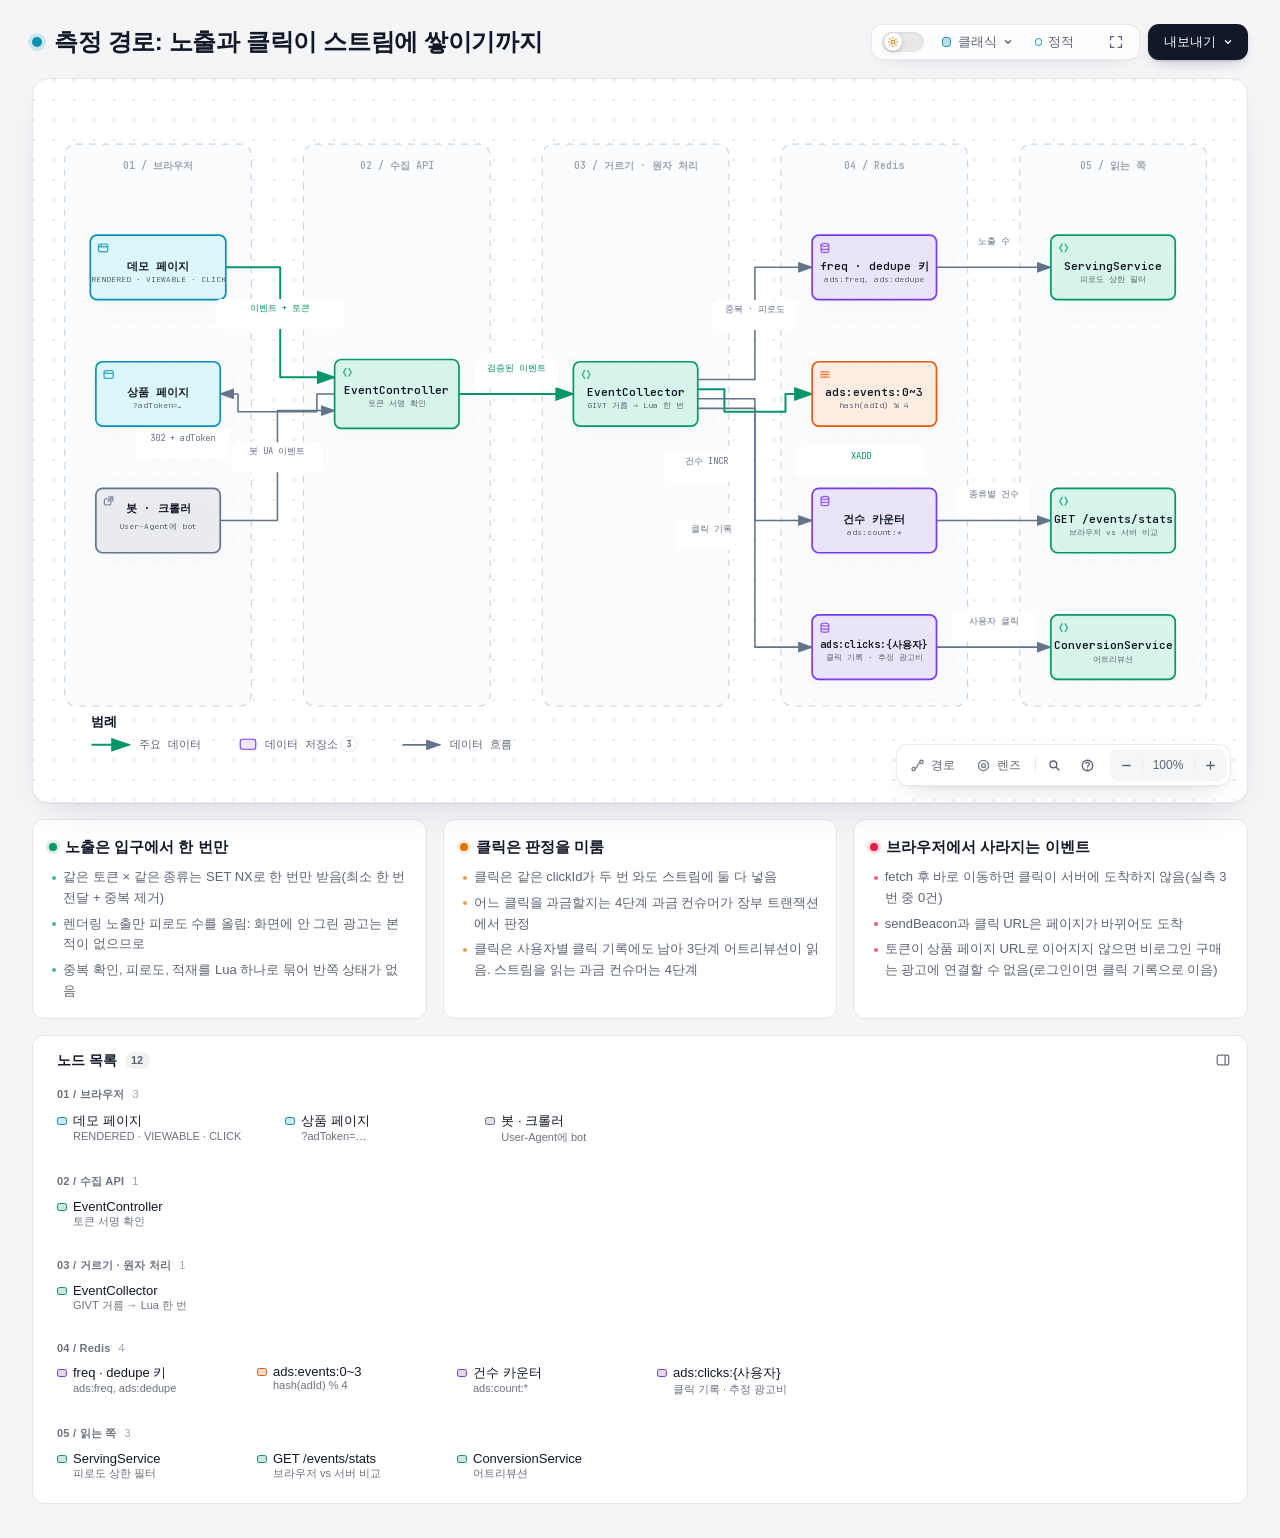
==== commit 5bbd41f2: "docs(diagrams): 3단계 어트리뷰션 시퀀스 추가, 측정 데이터 흐름에 클릭 기록 반영 - docs/diagrams/attribution.html: 클릭(ZADD, 302" ====
--- a/docs/diagrams/measurement.html
+++ b/docs/diagrams/measurement.html
@@ -5197,12 +5197,12 @@
       </div>
     </div>
 
-    <script id="archify-source-evidence-data" type="application/json">{"schemaVersion":1,"verified":true,"repository":{"url":"https://github.com/yskkkkkk/ads_server","revision":"280eef5634e1a381569a2e09c474030ef56eff19","shortRevision":"280eef5","label":"yskkkkkk/ads_server","href":"https://github.com/yskkkkkk/ads_server/tree/280eef5634e1a381569a2e09c474030ef56eff19"},"referenceCount":14,"nodes":{"page":[{"path":"src/main/resources/static/demo/demo.js","line":43,"endLine":77,"label":"노출 두 종류","href":"https://github.com/yskkkkkk/ads_server/blob/280eef5634e1a381569a2e09c474030ef56eff19/src/main/resources/static/demo/demo.js#L43-L77"},{"path":"src/main/resources/static/demo/demo.js","line":84,"endLine":100,"label":"클릭 세 방식","href":"https://github.com/yskkkkkk/ads_server/blob/280eef5634e1a381569a2e09c474030ef56eff19/src/main/resources/static/demo/demo.js#L84-L100"}],"product":[{"path":"src/main/resources/static/demo/product.html","line":45,"endLine":53,"label":"토큰 읽기","href":"https://github.com/yskkkkkk/ads_server/blob/280eef5634e1a381569a2e09c474030ef56eff19/src/main/resources/static/demo/product.html#L45-L53"}],"controller":[{"path":"src/main/java/ads/event/EventController.java","line":48,"endLine":63,"label":"POST /events/impression","href":"https://github.com/yskkkkkk/ads_server/blob/280eef5634e1a381569a2e09c474030ef56eff19/src/main/java/ads/event/EventController.java#L48-L63"},{"path":"src/main/java/ads/event/EventController.java","line":65,"endLine":79,"label":"POST /events/click","href":"https://github.com/yskkkkkk/ads_server/blob/280eef5634e1a381569a2e09c474030ef56eff19/src/main/java/ads/event/EventController.java#L65-L79"},{"path":"src/main/java/ads/event/EventController.java","line":81,"endLine":98,"label":"GET /events/click 302","href":"https://github.com/yskkkkkk/ads_server/blob/280eef5634e1a381569a2e09c474030ef56eff19/src/main/java/ads/event/EventController.java#L81-L98"}],"collector":[{"path":"src/main/java/ads/event/EventCollector.java","line":60,"endLine":97,"label":"collect()","href":"https://github.com/yskkkkkk/ads_server/blob/280eef5634e1a381569a2e09c474030ef56eff19/src/main/java/ads/event/EventCollector.java#L60-L97"},{"path":"src/main/java/ads/event/BotFilter.java","line":29,"endLine":31,"label":"isGivt()","href":"https://github.com/yskkkkkk/ads_server/blob/280eef5634e1a381569a2e09c474030ef56eff19/src/main/java/ads/event/BotFilter.java#L29-L31"},{"path":"src/main/resources/scripts/collect_event.lua","line":1,"endLine":28,"label":"collect_event.lua","href":"https://github.com/yskkkkkk/ads_server/blob/280eef5634e1a381569a2e09c474030ef56eff19/src/main/resources/scripts/collect_event.lua#L1-L28"}],"keys":[{"path":"src/main/resources/scripts/collect_event.lua","line":13,"endLine":25,"label":"중복 확인, 피로도","href":"https://github.com/yskkkkkk/ads_server/blob/280eef5634e1a381569a2e09c474030ef56eff19/src/main/resources/scripts/collect_event.lua#L13-L25"}],"streams":[{"path":"src/main/java/ads/common/Partitions.java","line":25,"endLine":36,"label":"Partitions","href":"https://github.com/yskkkkkk/ads_server/blob/280eef5634e1a381569a2e09c474030ef56eff19/src/main/java/ads/common/Partitions.java#L25-L36"}],"counters":[{"path":"src/main/java/ads/event/EventCollector.java","line":104,"endLine":123,"label":"stats()","href":"https://github.com/yskkkkkk/ads_server/blob/280eef5634e1a381569a2e09c474030ef56eff19/src/main/java/ads/event/EventCollector.java#L104-L123"}],"serving":[{"path":"src/main/java/ads/serving/CandidateFilter.java","line":50,"endLine":51,"label":"FREQUENCY_CAP","href":"https://github.com/yskkkkkk/ads_server/blob/280eef5634e1a381569a2e09c474030ef56eff19/src/main/java/ads/serving/CandidateFilter.java#L50-L51"}],"stats":[{"path":"src/main/java/ads/event/EventController.java","line":100,"endLine":103,"label":"stats","href":"https://github.com/yskkkkkk/ads_server/blob/280eef5634e1a381569a2e09c474030ef56eff19/src/main/java/ads/event/EventController.java#L100-L103"}]}}</script>
+    <script id="archify-source-evidence-data" type="application/json">{"schemaVersion":1,"verified":true,"repository":{"url":"https://github.com/yskkkkkk/ads_server","revision":"e5abd32a642598a44605972e1956db78d49ccbb7","shortRevision":"e5abd32","label":"yskkkkkk/ads_server","href":"https://github.com/yskkkkkk/ads_server/tree/e5abd32a642598a44605972e1956db78d49ccbb7"},"referenceCount":16,"nodes":{"page":[{"path":"src/main/resources/static/demo/demo.js","line":43,"endLine":77,"label":"노출 두 종류","href":"https://github.com/yskkkkkk/ads_server/blob/e5abd32a642598a44605972e1956db78d49ccbb7/src/main/resources/static/demo/demo.js#L43-L77"},{"path":"src/main/resources/static/demo/demo.js","line":84,"endLine":100,"label":"클릭 세 방식","href":"https://github.com/yskkkkkk/ads_server/blob/e5abd32a642598a44605972e1956db78d49ccbb7/src/main/resources/static/demo/demo.js#L84-L100"}],"product":[{"path":"src/main/resources/static/demo/product.html","line":48,"endLine":56,"label":"토큰 읽기","href":"https://github.com/yskkkkkk/ads_server/blob/e5abd32a642598a44605972e1956db78d49ccbb7/src/main/resources/static/demo/product.html#L48-L56"}],"controller":[{"path":"src/main/java/ads/event/EventController.java","line":48,"endLine":63,"label":"POST /events/impression","href":"https://github.com/yskkkkkk/ads_server/blob/e5abd32a642598a44605972e1956db78d49ccbb7/src/main/java/ads/event/EventController.java#L48-L63"},{"path":"src/main/java/ads/event/EventController.java","line":65,"endLine":79,"label":"POST /events/click","href":"https://github.com/yskkkkkk/ads_server/blob/e5abd32a642598a44605972e1956db78d49ccbb7/src/main/java/ads/event/EventController.java#L65-L79"},{"path":"src/main/java/ads/event/EventController.java","line":81,"endLine":98,"label":"GET /events/click 302","href":"https://github.com/yskkkkkk/ads_server/blob/e5abd32a642598a44605972e1956db78d49ccbb7/src/main/java/ads/event/EventController.java#L81-L98"}],"collector":[{"path":"src/main/java/ads/event/EventCollector.java","line":64,"endLine":109,"label":"collect()","href":"https://github.com/yskkkkkk/ads_server/blob/e5abd32a642598a44605972e1956db78d49ccbb7/src/main/java/ads/event/EventCollector.java#L64-L109"},{"path":"src/main/java/ads/event/BotFilter.java","line":29,"endLine":31,"label":"isGivt()","href":"https://github.com/yskkkkkk/ads_server/blob/e5abd32a642598a44605972e1956db78d49ccbb7/src/main/java/ads/event/BotFilter.java#L29-L31"},{"path":"src/main/resources/scripts/collect_event.lua","line":1,"endLine":40,"label":"collect_event.lua","href":"https://github.com/yskkkkkk/ads_server/blob/e5abd32a642598a44605972e1956db78d49ccbb7/src/main/resources/scripts/collect_event.lua#L1-L40"}],"keys":[{"path":"src/main/resources/scripts/collect_event.lua","line":15,"endLine":27,"label":"중복 확인, 피로도","href":"https://github.com/yskkkkkk/ads_server/blob/e5abd32a642598a44605972e1956db78d49ccbb7/src/main/resources/scripts/collect_event.lua#L15-L27"}],"streams":[{"path":"src/main/java/ads/common/Partitions.java","line":25,"endLine":36,"label":"Partitions","href":"https://github.com/yskkkkkk/ads_server/blob/e5abd32a642598a44605972e1956db78d49ccbb7/src/main/java/ads/common/Partitions.java#L25-L36"}],"counters":[{"path":"src/main/java/ads/event/EventCollector.java","line":116,"endLine":135,"label":"stats()","href":"https://github.com/yskkkkkk/ads_server/blob/e5abd32a642598a44605972e1956db78d49ccbb7/src/main/java/ads/event/EventCollector.java#L116-L135"}],"serving":[{"path":"src/main/java/ads/serving/CandidateFilter.java","line":50,"endLine":51,"label":"FREQUENCY_CAP","href":"https://github.com/yskkkkkk/ads_server/blob/e5abd32a642598a44605972e1956db78d49ccbb7/src/main/java/ads/serving/CandidateFilter.java#L50-L51"}],"stats":[{"path":"src/main/java/ads/event/EventController.java","line":100,"endLine":103,"label":"stats","href":"https://github.com/yskkkkkk/ads_server/blob/e5abd32a642598a44605972e1956db78d49ccbb7/src/main/java/ads/event/EventController.java#L100-L103"}],"clicks":[{"path":"src/main/resources/scripts/collect_event.lua","line":29,"endLine":36,"label":"클릭 기록","href":"https://github.com/yskkkkkk/ads_server/blob/e5abd32a642598a44605972e1956db78d49ccbb7/src/main/resources/scripts/collect_event.lua#L29-L36"}],"conversion":[{"path":"src/main/java/ads/conversion/ConversionService.java","line":100,"endLine":116,"label":"clickHistory()","href":"https://github.com/yskkkkkk/ads_server/blob/e5abd32a642598a44605972e1956db78d49ccbb7/src/main/java/ads/conversion/ConversionService.java#L100-L116"}]}}</script>
     <script id="archify-i18n-data" type="application/json">{"locale":"ko","messages":{"viewer.kind.frontend":"프런트엔드","viewer.kind.backend":"백엔드","viewer.kind.database":"데이터베이스","viewer.kind.cloud":"클라우드","viewer.kind.security":"보안","viewer.kind.messagebus":"메시지 버스","viewer.kind.external":"외부","viewer.kind.neutral":"중립","viewer.kind.node":"노드","viewer.kind.start":"시작","viewer.kind.active":"활성","viewer.kind.waiting":"대기","viewer.kind.decision":"판단","viewer.kind.success":"성공","viewer.kind.failure":"실패","viewer.toolbar.actions":"다이어그램 동작","viewer.theme.toggle.title":"테마 전환 (T)","viewer.theme.toggle":"색상 테마 전환","viewer.theme.dark":"다크","viewer.theme.light":"라이트","viewer.preset.choose.title":"시각 스타일 선택 (S로 순환)","viewer.preset.choose":"시각 스타일 선택","viewer.preset.style":"스타일","viewer.preset.menu":"시각 스타일","viewer.preset.identity":"시각적 정체성","viewer.preset.cycles":"S로 순환","viewer.preset.classic":"클래식","viewer.preset.classic.short":"클래식","viewer.preset.classic.hint":"안정적인 기술 기본 스타일","viewer.preset.flow":"시그널 플로우","viewer.preset.flow.short":"플로우","viewer.preset.flow.hint":"동적 흐름을 강조하는 프레젠테이션","viewer.preset.blueprint":"블루프린트","viewer.preset.blueprint.hint":"엔지니어링 리뷰용","viewer.preset.editorial":"에디토리얼","viewer.preset.editorial.hint":"발행 및 출시 노트에 적합","viewer.preset.badge.signalFlow":"시그널 플로우","viewer.preset.badge.blueprint":"블루프린트 / 개정 01","viewer.preset.badge.editorial":"에디토리얼 / 현장 노트","viewer.preset.badge.editorialPlate":"ARCHIFY / 도판 04","viewer.preset.current":"현재 시각 스타일: {style}. 시각 스타일 선택","viewer.motion.live":"동적","viewer.motion.still":"정적","viewer.motion.pause":"동작 일시정지","viewer.motion.resume":"동작 재개","viewer.motion.reduced":"동작 최소화 설정으로 인해 동작이 일시정지되었습니다","viewer.motion.hidden":"페이지가 보이지 않는 동안 동작이 일시정지되었습니다","viewer.motion.yielding":"동작 일시정지; 현재 {owner}에 양보 중","viewer.motion.yielding.title":"실시간 미리보기 활성화 · {owner}에 양보 중","viewer.owner.route":"경로 탐색","viewer.owner.lens":"시맨틱 렌즈","viewer.owner.relationship":"관계 미리보기","viewer.owner.intent":"의도 추적","viewer.owner.focus":"시맨틱 포커스","viewer.owner.legend":"범례 미리보기","viewer.owner.reader":"읽는 이의 상호작용","viewer.present.enter":"프레젠테이션 모드 진입","viewer.present.enter.title":"프레젠테이션 모드 (F)","viewer.present.exit":"프레젠테이션 모드 종료","viewer.present.exit.title":"프레젠테이션 모드 종료 (F 또는 Escape)","viewer.present.present":"프레젠테이션","viewer.present.exit.label":"종료","viewer.export.button":"내보내기","viewer.export.button.title":"다이어그램 내보내기 (E)","viewer.export.diagram":"다이어그램 내보내기","viewer.export.menu":"내보내기","viewer.export.subtitle":"가볍고 깔끔한 출력물","viewer.export.share":"공유","viewer.export.shareCard":"공유 카드","viewer.export.routeShareCard":"경로 공유 카드","viewer.export.reachShareCard":"도달범위 공유 카드","viewer.export.copyDiagram":"다이어그램 복사","viewer.export.clipboardPng":"PNG를 클립보드로","viewer.export.raster":"래스터 이미지","viewer.export.image":"이미지","viewer.export.lossless":"무손실 이미지","viewer.export.compact":"압축 이미지","viewer.export.modern":"최신 이미지 포맷","viewer.export.vectorMotion":"벡터 및 동작","viewer.export.vectorMotion.heading":"벡터 및 동작","viewer.export.editable":"편집 가능한 벡터","viewer.export.svg.auto":"SVG · 자동","viewer.export.svg.auto.hint":"호스트 테마에 맞춤","viewer.export.svg.light":"SVG · 라이트","viewer.export.svg.light.hint":"항상 라이트 테마","viewer.export.svg.dark":"SVG · 다크","viewer.export.svg.dark.hint":"항상 다크 테마","viewer.export.motion6s":"6초 동작","viewer.export.unsupported":"이 브라우저에서 지원하지 않습니다","viewer.export.clipboardUnsupported":"이 브라우저는 이미지 클립보드 쓰기를 지원하지 않습니다","viewer.export.clipboardUnsupported.short":"이 브라우저는 이미지 클립보드 쓰기를 지원하지 않습니다.","viewer.export.motionUnavailable":"이 브라우저에서는 동작을 캡처할 수 없습니다","viewer.export.webmUnavailable":"이 브라우저에서는 WebM을 사용할 수 없습니다","viewer.export.failed":"내보내기 실패: {message}","viewer.export.unknownVariant":"알 수 없는 공유 카드 유형: {variant}","viewer.export.routeRequired":"경로 공유 카드를 내보내려면 먼저 경로를 추적하세요","viewer.export.reachRequired":"도달범위 공유 카드를 내보내려면 먼저 편집된 도달범위를 추적하세요","viewer.export.unknown":"알 수 없음","viewer.export.routeFailed":"경로 공유 카드 내보내기 실패: {message}","viewer.export.reachFailed":"도달범위 공유 카드 내보내기 실패: {message}","viewer.export.copyFailed":"복사 실패: {message}","viewer.export.copiedPng":"PNG를 클립보드에 복사했습니다","viewer.export.downloadedRoute":"경로 공유 카드를 다운로드했습니다","viewer.export.downloadedReach":"도달범위 공유 카드를 다운로드했습니다","viewer.export.downloadedWebm":"WebM을 다운로드했습니다","viewer.export.recording":"6초 분량 동작을 녹화 중…","viewer.export.card.routeSummary.one":"경로: {source} → {target} · 방향성 홉 {count}개","viewer.export.card.routeSummary.other":"경로: {source} → {target} · 방향성 홉 {count}개","viewer.export.card.reachSummary":"{origin}에서 시작한 편집된 {direction} · {nodes} · {links} · 최대 {hops}","viewer.export.card.node.one":"노드 {count}개","viewer.export.card.node.other":"노드 {count}개","viewer.export.card.link.one":"연결 {count}개","viewer.export.card.link.other":"연결 {count}개","viewer.export.card.hop.one":"홉 {count}개","viewer.export.card.hop.other":"홉 {count}개","viewer.export.card.routeBadge":"ARCHIFY · 경로 · {hops}","viewer.export.card.reachBadge":"ARCHIFY · {direction} 도달범위","viewer.export.direction.upstream":"업스트림","viewer.export.direction.downstream":"다운스트림","viewer.export.error.canvasUnavailable":"{label}에 캔버스를 사용할 수 없습니다","viewer.export.error.contextUnavailable":"{label}에 2D 캔버스 컨텍스트를 만들 수 없습니다","viewer.export.error.toBlobUnavailable":"{label}에서 canvas.toBlob을 사용할 수 없습니다","viewer.export.error.toBlobNull":"{label}의 canvas.toBlob이 데이터를 반환하지 않았습니다","viewer.export.error.variantsCombined":"공유 카드 유형을 함께 조합할 수 없습니다","viewer.export.error.viewerState":"공유 카드 내보내기가 임시 뷰어 상태를 제거하지 못했습니다","viewer.export.error.routeState":"경로 카드 내보내기가 해석된 경로를 안전하게 보존하지 못했습니다","viewer.export.error.reachState":"도달범위 카드 내보내기가 편집된 도달범위를 안전하게 보존하지 못했습니다","viewer.export.error.webmRequirements":"WebM 동작 내보내기는 추적 애니메이션과 브라우저의 MediaRecorder 지원이 필요합니다","viewer.export.error.mediaRecorder":"MediaRecorder 실패","viewer.export.error.emptyWebm":"MediaRecorder가 빈 WebM을 생성했습니다","viewer.export.error.webmBackground":"WebM 내보내기용 SVG 배경을 불러오지 못했습니다","viewer.guide.title":"이 시스템 살펴보기","viewer.focus.selectedNodes":"선택한 노드 {count}개","viewer.guide.eyebrow":"다이어그램 가이드","viewer.guide.close":"다이어그램 가이드 닫기","viewer.guide.inspecting":"컴파일된 시맨틱 구조 검사 중","viewer.guide.actions":"다이어그램 탐색 동작","viewer.guide.find":"아무 노드나 찾기","viewer.guide.find.hint":"라벨, 역할, 유형, 고정 ID로 검색합니다.","viewer.guide.route":"경로 추적","viewer.guide.route.aria":"방향성 경로 추적","viewer.guide.route.hint":"두 시맨틱 노드가 편집된 방향으로 어떻게 연결되는지 확인합니다.","viewer.guide.map":"전체 시스템 보기","viewer.guide.map.hint":"실시간 뷰포트와 고정 노드가 있는 시맨틱 레이더를 엽니다.","viewer.guide.lens":"시맨틱 유형 비교","viewer.guide.lens.hint":"역할 수를 세고, 트래픽을 표시하고, 직접 편집된 연결을 비교합니다.","viewer.guide.present":"프레젠테이션 모드 진입","viewer.guide.present.hint":"내보내기는 그대로 두고 실시간 다이어그램에 뷰포트 전체를 할애합니다.","viewer.guide.shortcuts":"추가 키보드 단축키","viewer.guide.shortcut.export":"내보내기","viewer.guide.shortcut.theme":"테마","viewer.guide.shortcut.style":"스타일","viewer.guide.shortcut.reset":"초기화","viewer.guide.shortcut.zoomIn":"확대","viewer.guide.shortcut.zoomOut":"축소","viewer.guide.shortcut.close":"닫기","viewer.guide.credit":"Archify가 유용했다면 GitHub에 Star를 남겨 주세요","viewer.guide.star":"Star","viewer.guide.facts":"{nodes} · {relationships}","viewer.guide.fact.node.one":"시맨틱 노드 {count}개","viewer.guide.fact.node.other":"시맨틱 노드 {count}개","viewer.guide.fact.relationship.one":"관계 {count}개","viewer.guide.fact.relationship.other":"관계 {count}개","viewer.guide.open":"다이어그램 가이드 열기","viewer.finder.title":"노드 찾기","viewer.finder.close":"노드 찾기 닫기","viewer.finder.placeholder":"라벨 또는 ID로 검색","viewer.finder.search":"다이어그램 노드 검색","viewer.finder.results":"다이어그램 노드","viewer.finder.empty":"일치하는 노드가 없습니다","viewer.finder.result.focus":"{label} 포커스","viewer.finder.result.routeStart":"{label}을(를) 경로 시작점으로 선택","viewer.finder.result.routeTarget":"{label}을(를) 경로 도착점으로 선택, {links}","viewer.finder.status.empty":"일치하는 노드가 없습니다","viewer.finder.status.count.one":"일치하는 노드 {count}개","viewer.finder.status.count.other":"일치하는 노드 {count}개","viewer.finder.noun.nodes":"노드","viewer.finder.link.one":"연결 {count}개","viewer.finder.link.other":"연결 {count}개","viewer.finder.result.focus.one":"{label} 포커스, 관련 연결 {count}개","viewer.finder.result.focus.other":"{label} 포커스, 관련 연결 {count}개","viewer.finder.status.filtered":"{noun} {available}개 중 {visible}개","viewer.finder.status.all":"{noun} {available}개","viewer.passport.eyebrow":"시맨틱 패스포트","viewer.passport.metadata":"노드 메타데이터","viewer.passport.evidence":"검증된 소스 근거","viewer.passport.verified":"검증된 소스","viewer.passport.verificationScope":"고정된 리비전 기준 로컬 Git으로 검증했습니다. 원격 접근 권한은 확인하지 않았습니다.","viewer.passport.reach":"편집된 도달범위","viewer.passport.reach.trace":"편집된 도달가능성 추적","viewer.passport.upstream":"업스트림","viewer.passport.downstream":"다운스트림","viewer.passport.upstream.trace":"업스트림 편집 도달가능성 추적","viewer.passport.downstream.trace":"다운스트림 편집 도달가능성 추적","viewer.passport.close":"시맨틱 패스포트 닫기","viewer.passport.move":"의미 정보 패널 이동. 드래그하거나 화살표 키를 사용하고, Home 키로 초기화하세요.","viewer.passport.copy":"링크 복사","viewer.passport.copy.focus":"포커스된 노드의 링크 복사","viewer.passport.relations":"관계","viewer.passport.relations.show":"연결된 관계 표시","viewer.passport.relations.hide":"연결된 관계 숨기기","viewer.passport.relations.list":"연결된 관계","viewer.passport.copyRelation":"관계 복사","viewer.passport.copyNode":"노드 복사","viewer.passport.copyPinned":"고정된 관계의 링크 복사","viewer.passport.copySource":"소스 노드의 링크 복사","viewer.passport.copy.focused.success":"포커스된 노드 링크를 복사했습니다","viewer.passport.copy.pinned.success":"고정된 관계 링크를 복사했습니다","viewer.passport.copy.focused.failed":"포커스된 노드 링크를 복사할 수 없습니다","viewer.passport.copy.pinned.failed":"고정된 관계 링크를 복사할 수 없습니다","viewer.passport.relationship.none":"연결된 관계가 없습니다","viewer.passport.relationship.count.one":"관계 {count}개","viewer.passport.relationship.count.other":"관계 {count}개","viewer.passport.relationship.show.one":"연결된 관계 {count}개 표시","viewer.passport.relationship.show.other":"연결된 관계 {count}개 표시","viewer.passport.relationship.summary":"출향 {out}개 · 입향 {in}개{loops}","viewer.passport.relationship.loops":" · 자기순환 {count}개","viewer.passport.relationship.explorer":"직접 관계 탐색기","viewer.passport.relationship.help":"방향키로 관계를 탐색하세요. Enter 또는 Space로 상세정보를 고정하고, Escape로 지웁니다.","viewer.passport.relationship.loopsBack":"되돌아옴","viewer.passport.relationship.connectsTo":"연결 대상","viewer.passport.relationship.connectsFrom":"연결 출처","viewer.passport.relationship.pinned":"고정된 관계 · {from} → {to} · {label}","viewer.passport.relationship.inspect":"{total}개 중 {index}번 관계 검사: {from}에서 {to}로, {label}. Enter로 상세정보 확인.","viewer.passport.relationship.group.out":"출향","viewer.passport.relationship.group.in":"입향","viewer.passport.relationship.group.loop":"자기순환","viewer.passport.relationship.row":"{group}: {relationship}, {neighbor}","viewer.passport.relationship.direction.out":"출 →","viewer.passport.relationship.direction.in":"← 입","viewer.passport.relationship.direction.loop":"순환","viewer.passport.sourceCount.one":"검증된 소스 참조 {count}개","viewer.passport.sourceCount.other":"검증된 소스 참조 {count}개","viewer.passport.repository.open":"검증된 저장소 리비전 {revision} 열기","viewer.passport.source.open":"리비전 {revision}의 검증된 소스 {path} 열기","viewer.passport.source.openLink":"열기 ↗","viewer.passport.reach.upstream.one":"업스트림 편집 노드 {count}개 추적","viewer.passport.reach.upstream.other":"업스트림 편집 노드 {count}개 추적","viewer.passport.reach.downstream.one":"다운스트림 편집 노드 {count}개 추적","viewer.passport.reach.downstream.other":"다운스트림 편집 노드 {count}개 추적","viewer.passport.reach.noUpstream":"업스트림 편집 노드가 없습니다","viewer.passport.reach.noDownstream":"다운스트림 편집 노드가 없습니다","viewer.passport.reach.status":"{direction} · 노드 {nodes}개 · 연결 {links}개 · 최대 {hops}홉","viewer.route.eyebrow":"경로 탐색","viewer.route.start":"시작 노드 선택","viewer.route.start.find":"시작점 찾기","viewer.route.start.find.aria":"경로 시작점 찾기","viewer.route.copy":"링크 복사","viewer.route.copy.aria":"추적된 경로의 링크 복사","viewer.route.clear":"지우기","viewer.route.clear.aria":"경로 탐색 지우기","viewer.route.traced":"추적된 경로","viewer.route.pickTwo":"다이어그램에서 시맨틱 노드 두 개를 선택하세요","viewer.route.pickOne":"다이어그램에서 시맨틱 노드 하나를 선택하세요","viewer.route.controls":"경로 이동 제어","viewer.route.previous":"이전 경로 위치","viewer.route.play":"경로 이동 재생","viewer.route.pause":"경로 이동 일시정지","viewer.route.replay":"경로 이동 다시 재생","viewer.route.next":"다음 경로 위치","viewer.route.journey":"이동 경로","viewer.route.pause.label":"일시정지","viewer.route.replay.label":"다시 재생","viewer.route.overview":"개요","viewer.route.overview.aria":"전체 경로 개요 표시","viewer.route.instructions":"출발지를 먼저 선택한 뒤 도착지를 선택하세요. 방향이 중요합니다.","viewer.route.destination":"{label}에서 출발할 도착지 선택","viewer.route.destination.find":"도착지 찾기","viewer.route.destination.find.aria":"도달 가능한 경로 도착지 찾기","viewer.route.differentDestination":"다른 도착지 선택","viewer.route.distinct":"경로에는 서로 다른 시맨틱 노드 두 개가 필요합니다.","viewer.route.unreachable":"{label}(으)로 가는 방향성 경로가 없습니다","viewer.route.unreachable.detail":"{source}에서 {target}에 도달할 수 없습니다. 강조 표시된 도착지를 선택하세요.","viewer.route.start.instructions":"출발지를 선택하세요. 다음 단계에서는 방향성으로 도달 가능한 도착지만 표시됩니다.","viewer.route.copy.success":"추적된 경로 링크를 복사했습니다","viewer.route.copy.failed":"경로 링크를 복사할 수 없습니다","viewer.route.position":"경로 위치 {total}개 중 {index}번: {label}","viewer.route.step":"{total}단계 중 {index}단계 · {phase} · {label}","viewer.route.motionRequired":"자동 이동에는 동적 모드가 필요합니다","viewer.route.trigger.clear":"추적된 경로 지우기","viewer.route.overview.status":"{nodes} · {hops} · 최단 편집 경로","viewer.route.overview.node.one":"노드 {count}개","viewer.route.overview.node.other":"노드 {count}개","viewer.route.overview.hop.one":"방향성 홉 {count}개","viewer.route.overview.hop.other":"방향성 홉 {count}개","viewer.route.phase.playing":"재생 중","viewer.route.phase.complete":"완료됨","viewer.route.phase.inspecting":"검사 중","viewer.route.destination.count.one":"방향성 도착지 {count}개 사용 가능. 강조 표시된 노드를 선택하세요.","viewer.route.destination.count.other":"방향성 도착지 {count}개 사용 가능. 강조 표시된 노드를 선택하세요.","viewer.route.noOutgoing":"여기서 시작하는 출향 경로가 없습니다. 지우고 다른 출발지를 선택하세요.","viewer.route.result.title":"{source}에서 {target}까지","viewer.route.finder.source.title":"경로 시작점 선택","viewer.route.finder.source.placeholder":"경로 출발지 검색","viewer.route.finder.source.empty":"일치하는 경로 출발지가 없습니다","viewer.route.finder.source.results":"경로를 시작할 수 있는 노드","viewer.route.finder.source.noun":"경로 출발지","viewer.route.finder.source.badge":"시작","viewer.route.finder.target.title":"{label}에서 출발할 도착지","viewer.route.finder.target.placeholder":"도달 가능한 도착지 검색","viewer.route.finder.target.empty":"일치하는 도달 가능한 도착지가 없습니다","viewer.route.finder.target.results":"도달 가능한 경로 도착지","viewer.route.finder.target.noun":"도달 가능한 도착지","viewer.route.hop.one":"홉 {count}개","viewer.route.hop.other":"홉 {count}개","viewer.lens.eyebrow":"시맨틱 렌즈","viewer.lens.title":"시스템 역할 비교","viewer.lens.close":"시맨틱 렌즈 닫기","viewer.lens.instruction":"시맨틱 유형을 최대 두 개까지 선택하세요. 하나를 선택하면 실제 트래픽을 표시하고, 두 개를 선택하면 직접 편집된 관계만 비교합니다.","viewer.lens.kinds":"시맨틱 유형","viewer.lens.choose":"유형을 선택해 해당 노드와 연결된 관계를 확인하세요.","viewer.lens.copy":"시맨틱 렌즈 링크 복사","viewer.lens.clear":"시맨틱 렌즈 지우기","viewer.lens.open":"시맨틱 렌즈 열기","viewer.lens.openActive":"활성 시맨틱 렌즈 열기","viewer.lens.legend":"시맨틱 범례","viewer.lens.legend.inspect.one":"{label} 검사, 노드 {count}개","viewer.lens.legend.inspect.other":"{label} 검사, 노드 {count}개","viewer.lens.kind.count.one":"{label}, 노드 {count}개","viewer.lens.kind.count.other":"{label}, 노드 {count}개","viewer.lens.compare.one":"{first} → {second}: {forward} · {second} → {first}: {reverse} · 직접 관계 {count}개","viewer.lens.compare.other":"{first} → {second}: {forward} · {second} → {first}: {reverse} · 직접 관계 {count}개","viewer.lens.single":"{nodes} · {relationships} · 연결된 주변 노드는 계속 표시됩니다","viewer.lens.node.one":"{label} 노드 {count}개","viewer.lens.node.other":"{label} 노드 {count}개","viewer.lens.relationship.one":"연결된 관계 {count}개","viewer.lens.relationship.other":"연결된 관계 {count}개","viewer.radar.title":"시맨틱 레이더","viewer.radar.building":"개요 구성 중","viewer.radar.openFull":"전체 시맨틱 레이더 열기","viewer.radar.open":"레이더 열기","viewer.radar.close":"시맨틱 레이더 닫기","viewer.radar.surface":"다이어그램 개요입니다. 노드를 클릭해 포커스하거나 방향키로 이동하세요.","viewer.radar.click":"노드 클릭","viewer.radar.drag":"드래그로 이동","viewer.radar.space":"시맨틱 레이더를 표시하려면 지도 공간이 더 필요합니다.","viewer.radar.nodes":"시맨틱 다이어그램 레이더 노드","viewer.radar.focus":"시맨틱 레이더에서 {label} 포커스","viewer.radar.status":"노드 {count}개 · {viewport}","viewer.radar.fullMap":"노드 {count}개 · 전체 지도","viewer.radar.compacted":"시맨틱 패스포트나 지도 컨트롤을 가리지 않도록 레이더를 축소했습니다.","viewer.radar.cancelWaiting":"지도 공간 확보를 기다리는 시맨틱 레이더 취소","viewer.radar.needsSpace":"시맨틱 레이더를 표시하려면 지도 공간이 더 필요합니다","viewer.radar.viewport.full":"전체 지도","viewer.radar.viewport.width":"너비 {percent}%","viewer.radar.viewport.scale":"뷰포트 {percent}%","viewer.nav.controls":"다이어그램 보기 제어","viewer.nav.route":"방향성 경로 추적","viewer.nav.route.title":"경로 추적 (R)","viewer.nav.route.short":"경로","viewer.nav.radar":"시맨틱 레이더 열기","viewer.nav.radar.title":"시맨틱 레이더 (M)","viewer.nav.radar.short":"지도","viewer.nav.lens":"시맨틱 렌즈 열기","viewer.nav.lens.title":"시맨틱 렌즈 (L)","viewer.nav.lens.short":"렌즈","viewer.nav.find":"노드 찾기","viewer.nav.find.title":"노드 찾기 (/)","viewer.outline.title":"노드 목록","viewer.rail.show":"설명 및 목록","viewer.rail.controls":"측면 패널","viewer.rail.collapse":"측면 패널 접기","viewer.rail.bottom":"패널을 다이어그램 아래로 이동","viewer.rail.right":"패널을 다이어그램 옆으로 이동","viewer.nav.guide":"다이어그램 가이드 열기","viewer.nav.guide.title":"다이어그램 가이드 (?)","viewer.nav.zoomOut":"축소","viewer.nav.zoomOut.title":"축소 (-)","viewer.nav.reset":"다이어그램 보기 초기화","viewer.nav.reset.title":"보기 초기화 (0)","viewer.nav.read":"읽기","viewer.nav.zoomIn":"확대","viewer.nav.zoomIn.title":"확대 (+)","viewer.nav.camera":"{hint}. 다이어그램 보기 초기화","viewer.nav.camera.title":"{semantic}{hint} · 보기 초기화 (0)","viewer.nav.camera.semantic":"시맨틱 카메라 활성 · ","viewer.nav.level.map":"개요","viewer.nav.level.read":"읽기","viewer.nav.level.full":"전체","viewer.nav.level.auto":"자동","viewer.nav.detail.map":"확대하면 관계 라벨과 노드 컨텍스트가 표시됩니다","viewer.nav.detail.read":"다시 확대하면 태그와 주석이 표시됩니다","viewer.nav.detail.full":"다이어그램 전체 상세정보","viewer.intent.summary":"{label}. 출향 {out}개, 입향 {in}개{loops}. 연결 총 {total}개. Enter로 상세정보 확인.","viewer.intent.loops":", 자기순환 {count}개","viewer.common.copied":"복사됨","viewer.common.copyFailed":"복사 실패","viewer.common.copyLink":"링크 복사","viewer.common.clear":"지우기","viewer.common.close":"닫기"}}</script>
     <!-- Main Diagram -->
     <div class="diagram-container" data-detail-level="read"
          data-preset-badge-editorial-plate="ARCHIFY / 도판 04">
-      <svg viewBox="0 0 1068 512" data-reader-fit="intrinsic-height" role="img" lang="ko" aria-labelledby="archify-diagram-title archify-diagram-description" data-animation="trace" data-preset="classic" data-quality-profile="showcase" data-motion-choreography="stream">
+      <svg viewBox="0 0 1068 626" data-reader-fit="intrinsic-height" role="img" lang="ko" aria-labelledby="archify-diagram-title archify-diagram-description" data-animation="trace" data-preset="classic" data-quality-profile="showcase" data-motion-choreography="stream">
         <title id="archify-diagram-title">측정 경로: 노출과 클릭이 스트림에 쌓이기까지</title>
         <desc id="archify-diagram-description">Archify로 생성한 데이터플로우 다이어그램입니다.</desc>
         <!-- Definitions -->
@@ -5228,19 +5228,19 @@
         <rect width="100%" height="100%" fill="url(#grid)" />
 
         <!-- Data Stages -->
-        <rect data-graph-role="structural-frame" data-composition-frame-kind="stage" data-composition-frame-id="0" x="16" y="46" width="168" height="392" rx="10" class="c-lane" stroke-width="1"/>
+        <rect data-graph-role="structural-frame" data-composition-frame-kind="stage" data-composition-frame-id="0" x="16" y="46" width="168" height="506" rx="10" class="c-lane" stroke-width="1"/>
         <text x="100" y="68" class="t-dim" font-size="9" font-weight="600" text-anchor="middle">01 / 브라우저</text>
 
-        <rect data-graph-role="structural-frame" data-composition-frame-kind="stage" data-composition-frame-id="1" x="231" y="46" width="168" height="392" rx="10" class="c-lane" stroke-width="1"/>
+        <rect data-graph-role="structural-frame" data-composition-frame-kind="stage" data-composition-frame-id="1" x="231" y="46" width="168" height="506" rx="10" class="c-lane" stroke-width="1"/>
         <text x="315" y="68" class="t-dim" font-size="9" font-weight="600" text-anchor="middle">02 / 수집 API</text>
 
-        <rect data-graph-role="structural-frame" data-composition-frame-kind="stage" data-composition-frame-id="2" x="446" y="46" width="168" height="392" rx="10" class="c-lane" stroke-width="1"/>
+        <rect data-graph-role="structural-frame" data-composition-frame-kind="stage" data-composition-frame-id="2" x="446" y="46" width="168" height="506" rx="10" class="c-lane" stroke-width="1"/>
         <text x="530" y="68" class="t-dim" font-size="9" font-weight="600" text-anchor="middle">03 / 거르기 · 원자 처리</text>
 
-        <rect data-graph-role="structural-frame" data-composition-frame-kind="stage" data-composition-frame-id="3" x="661" y="46" width="168" height="392" rx="10" class="c-lane" stroke-width="1"/>
+        <rect data-graph-role="structural-frame" data-composition-frame-kind="stage" data-composition-frame-id="3" x="661" y="46" width="168" height="506" rx="10" class="c-lane" stroke-width="1"/>
         <text x="745" y="68" class="t-dim" font-size="9" font-weight="600" text-anchor="middle">04 / Redis</text>
 
-        <rect data-graph-role="structural-frame" data-composition-frame-kind="stage" data-composition-frame-id="4" x="876" y="46" width="168" height="392" rx="10" class="c-lane" stroke-width="1"/>
+        <rect data-graph-role="structural-frame" data-composition-frame-kind="stage" data-composition-frame-id="4" x="876" y="46" width="168" height="506" rx="10" class="c-lane" stroke-width="1"/>
         <text x="960" y="68" class="t-dim" font-size="9" font-weight="600" text-anchor="middle">05 / 읽는 쪽</text>
 
         <!-- Flow paths -->
@@ -5249,10 +5249,12 @@
         <path data-edge-from="controller" data-edge-to="product" data-edge-label="302 + adToken" data-edge-key="2" data-edge-id="landing" data-composition-points="259,271;243,271;243,287;172,287;172,271;156,271" d="M 259 271 L 243 271 L 243 287 L 172 287 L 172 271 L 156 271" class="a-default" data-animate="edge" style="--step:2" stroke-width="1.4" marker-end="url(#arrowhead)"/>
         <path data-edge-from="controller" data-edge-to="collector" data-edge-label="검증된 이벤트" data-edge-key="3" data-edge-id="verified" data-composition-points="371,271;474,271" d="M 371 271 L 474 271" class="a-emphasis" data-animate="edge" style="--step:3" stroke-width="1.8" marker-end="url(#arrowhead-emphasis)"/>
         <path data-edge-from="collector" data-edge-to="keys" data-edge-label="중복 · 피로도" data-edge-key="4" data-edge-id="dedupe-freq" data-composition-points="586,258;637.5,258;637.5,157;689,157" d="M 586 258 L 637.5 258 L 637.5 157 L 689 157" class="a-default" data-animate="edge" style="--step:4" stroke-width="1.4" marker-end="url(#arrowhead)"/>
-        <path data-edge-from="collector" data-edge-to="streams" data-edge-label="XADD" data-edge-key="5" data-edge-id="append" data-composition-points="586,271;602,271;602,255;673,255;673,271;689,271" d="M 586 271 L 602 271 L 602 255 L 673 255 L 673 271 L 689 271" class="a-emphasis" data-animate="edge" style="--step:5" stroke-width="1.8" marker-end="url(#arrowhead-emphasis)"/>
-        <path data-edge-from="collector" data-edge-to="counters" data-edge-label="건수 INCR" data-edge-key="6" data-edge-id="count" data-composition-points="586,284;637.5,284;637.5,385;689,385" d="M 586 284 L 637.5 284 L 637.5 385 L 689 385" class="a-default" data-animate="edge" style="--step:6" stroke-width="1.4" marker-end="url(#arrowhead)"/>
+        <path data-edge-from="collector" data-edge-to="streams" data-edge-label="XADD" data-edge-key="5" data-edge-id="append" data-composition-points="586,266.6666666666667;610,266.6666666666667;610,287;665,287;665,271;689,271" d="M 586 266.6666666666667 L 610 266.6666666666667 L 610 287 L 665 287 L 665 271 L 689 271" class="a-emphasis" data-animate="edge" style="--step:5" stroke-width="1.8" marker-end="url(#arrowhead-emphasis)"/>
+        <path data-edge-from="collector" data-edge-to="counters" data-edge-label="건수 INCR" data-edge-key="6" data-edge-id="count" data-composition-points="586,275.3333333333333;637.5,275.3333333333333;637.5,385;689,385" d="M 586 275.3333333333333 L 637.5 275.3333333333333 L 637.5 385 L 689 385" class="a-default" data-animate="edge" style="--step:6" stroke-width="1.4" marker-end="url(#arrowhead)"/>
         <path data-edge-from="keys" data-edge-to="serving" data-edge-label="노출 수" data-edge-key="7" data-edge-id="freq-read" data-composition-points="801,157;904,157" d="M 801 157 L 904 157" class="a-default" data-animate="edge" style="--step:7" stroke-width="1.4" marker-end="url(#arrowhead)"/>
         <path data-edge-from="counters" data-edge-to="stats" data-edge-label="종류별 건수" data-edge-key="8" data-edge-id="count-read" data-composition-points="801,385;904,385" d="M 801 385 L 904 385" class="a-default" data-animate="edge" style="--step:8" stroke-width="1.4" marker-end="url(#arrowhead)"/>
+        <path data-edge-from="collector" data-edge-to="clicks" data-edge-label="클릭 기록" data-edge-key="9" data-edge-id="click-history" data-composition-points="586,284;637.5,284;637.5,499;689,499" d="M 586 284 L 637.5 284 L 637.5 499 L 689 499" class="a-default" data-animate="edge" style="--step:9" stroke-width="1.4" marker-end="url(#arrowhead)"/>
+        <path data-edge-from="clicks" data-edge-to="conversion" data-edge-label="사용자 클릭" data-edge-key="10" data-edge-id="history-read" data-composition-points="801,499;904,499" d="M 801 499 L 904 499" class="a-default" data-animate="edge" style="--step:10" stroke-width="1.4" marker-end="url(#arrowhead)"/>
 
         <!-- Nodes -->
         <g id="node-page" data-node-id="page" data-node-label="데모 페이지" tabindex="0" role="button" aria-label="데모 페이지 포커스, RENDERED · VIEWABLE · CLICK, 01 / 브라우저" aria-pressed="false" data-node-kind="frontend" data-node-sublabel="RENDERED · VIEWABLE · CLICK" data-node-tag="sendBeacon" data-node-context="01 / 브라우저">
@@ -5385,6 +5387,31 @@
           <text data-node-label="" data-detail-anchor="" x="960" y="387" class="t-primary" font-size="10" font-weight="600" text-anchor="middle">GET /events/stats</text>
           <text data-detail="context" x="960" y="398" class="t-muted" font-size="7" text-anchor="middle">브라우저 vs 서버 비교</text>
         <text data-detail="fine" x="960" y="408.1" class="t-backend" font-size="7" text-anchor="middle">대사</text>
+        </g>
+
+        <g id="node-clicks" data-node-id="clicks" data-node-label="ads:clicks:{사용자}" tabindex="0" role="button" aria-label="ads:clicks:{사용자} 포커스, 클릭 기록 · 추정 광고비, 04 / Redis" aria-pressed="false" data-node-kind="database" data-node-sublabel="클릭 기록 · 추정 광고비" data-node-tag="ZADD · INCRBY" data-node-context="04 / Redis">
+          <title>ads:clicks:{사용자} · 클릭 기록 · 추정 광고비 · 04 / Redis · ZADD · INCRBY</title>
+          <rect x="689" y="470" width="112" height="58" rx="6" class="c-mask"/>
+          <rect x="689" y="470" width="112" height="58" rx="6" class="c-database" data-animate="node" style="--step:10" stroke-width="1.5"/>
+          <g aria-hidden="true" data-semantic-sigil="database" class="semantic-sigil s-database" transform="translate(695 476) scale(0.6875)">
+            <ellipse cx="8" cy="4" rx="5" ry="2"/>
+            <path d="M3 4v8c0 1.1 2.2 2 5 2s5-.9 5-2V4M3 8c0 1.1 2.2 2 5 2s5-.9 5-2"/>
+          </g>
+          <text data-node-label="" data-detail-anchor="" x="745" y="500.1" class="t-primary" font-size="9.1" font-weight="600" text-anchor="middle">ads:clicks:{사용자}</text>
+          <text data-detail="context" x="745" y="510.9" class="t-muted" font-size="7" text-anchor="middle">클릭 기록 · 추정 광고비</text>
+        <text data-detail="fine" x="745" y="521" class="t-database" font-size="7" text-anchor="middle">ZADD · INCRBY</text>
+        </g>
+
+        <g id="node-conversion" data-node-id="conversion" data-node-label="ConversionService" tabindex="0" role="button" aria-label="ConversionService 포커스, 어트리뷰션, 05 / 읽는 쪽" aria-pressed="false" data-node-kind="backend" data-node-sublabel="어트리뷰션" data-node-tag="3단계" data-node-context="05 / 읽는 쪽">
+          <title>ConversionService · 어트리뷰션 · 05 / 읽는 쪽 · 3단계</title>
+          <rect x="904" y="470" width="112" height="58" rx="6" class="c-mask"/>
+          <rect x="904" y="470" width="112" height="58" rx="6" class="c-backend" data-animate="node" style="--step:11" stroke-width="1.5"/>
+          <g aria-hidden="true" data-semantic-sigil="backend" class="semantic-sigil s-backend" transform="translate(910 476) scale(0.6875)">
+            <path d="M6 3 3 8l3 5M10 3l3 5-3 5"/>
+          </g>
+          <text data-node-label="" data-detail-anchor="" x="960" y="501" class="t-primary" font-size="10" font-weight="600" text-anchor="middle">ConversionService</text>
+          <text data-detail="context" x="960" y="512" class="t-muted" font-size="7" text-anchor="middle">어트리뷰션</text>
+        <text data-detail="fine" x="960" y="522.1" class="t-backend" font-size="7" text-anchor="middle">3단계</text>
         </g>
 
         <!-- Flow labels -->
@@ -5414,14 +5441,14 @@
         <text data-detail="fine" x="637.5" y="208.5" class="t-dim" font-size="7" text-anchor="middle">렌더링만 +1</text>
         </g>
         <g data-detail="context" data-edge-from="collector" data-edge-to="streams" data-edge-label="XADD" data-edge-key="5" data-edge-id="append">
-          <rect x="482.75000000000006" y="213" width="114.9" height="27" rx="4" class="c-mask"/>
-          <text x="540.2" y="224" class="t-edge-emphasis" font-size="8" text-anchor="middle">XADD</text>
-        <text data-detail="fine" x="540.2" y="235" class="t-dim" font-size="7" text-anchor="middle">노출 1번, 클릭 그대로</text>
+          <rect x="675.4499999999999" y="318.6666666666667" width="114.9" height="27" rx="4" class="c-mask"/>
+          <text x="732.9" y="329.6666666666667" class="t-edge-emphasis" font-size="8" text-anchor="middle">XADD</text>
+        <text data-detail="fine" x="732.9" y="340.6666666666667" class="t-dim" font-size="7" text-anchor="middle">노출 1번, 클릭 그대로</text>
         </g>
         <g data-detail="context" data-edge-from="collector" data-edge-to="counters" data-edge-label="건수 INCR" data-edge-key="6" data-edge-id="count">
-          <rect x="599.65" y="313.5" width="75.7" height="27" rx="4" class="c-mask"/>
-          <text x="637.5" y="324.5" class="t-edge-default" font-size="8" text-anchor="middle">건수 INCR</text>
-        <text data-detail="fine" x="637.5" y="335.5" class="t-dim" font-size="7" text-anchor="middle">GIVT는 여기만</text>
+          <rect x="555.8" y="323.16666666666663" width="75.7" height="27" rx="4" class="c-mask"/>
+          <text x="593.65" y="334.16666666666663" class="t-edge-default" font-size="8" text-anchor="middle">건수 INCR</text>
+        <text data-detail="fine" x="593.65" y="345.16666666666663" class="t-dim" font-size="7" text-anchor="middle">GIVT는 여기만</text>
         </g>
         <g data-detail="context" data-edge-from="keys" data-edge-to="serving" data-edge-label="노출 수" data-edge-key="7" data-edge-id="freq-read">
           <rect x="829.35" y="125" width="46.3" height="27" rx="4" class="c-mask"/>
@@ -5433,21 +5460,31 @@
           <text x="852.5" y="364" class="t-edge-default" font-size="8" text-anchor="middle">종류별 건수</text>
         <text data-detail="fine" x="852.5" y="375" class="t-dim" font-size="7" text-anchor="middle">도착 수</text>
         </g>
+        <g data-detail="context" data-edge-from="collector" data-edge-to="clicks" data-edge-label="클릭 기록" data-edge-key="9" data-edge-id="click-history">
+          <rect x="565.5999999999999" y="384.5" width="65.9" height="27" rx="4" class="c-mask"/>
+          <text x="598.55" y="395.5" class="t-edge-default" font-size="8" text-anchor="middle">클릭 기록</text>
+        <text data-detail="fine" x="598.55" y="406.5" class="t-dim" font-size="7" text-anchor="middle">클릭만, 8일</text>
+        </g>
+        <g data-detail="context" data-edge-from="clicks" data-edge-to="conversion" data-edge-label="사용자 클릭" data-edge-key="10" data-edge-id="history-read">
+          <rect x="814.65" y="467" width="75.7" height="27" rx="4" class="c-mask"/>
+          <text x="852.5" y="478" class="t-edge-default" font-size="8" text-anchor="middle">사용자 클릭</text>
+        <text data-detail="fine" x="852.5" y="489" class="t-dim" font-size="7" text-anchor="middle">7일 안 마지막</text>
+        </g>
 
         <!-- Legend -->
         <g data-legend="" data-legend-bridge="">
-          <text x="40" y="456" class="t-primary" font-size="12" font-weight="650">범례</text>
-          <g data-legend-semantic-kind="emphasis" data-legend-x="40" data-legend-baseline="476" data-legend-width="112">
-            <path d="M 40 473 L 74 473" class="a-emphasis" stroke-width="1.8" marker-end="url(#arrowhead-emphasis)"/>
-            <text x="83" y="476" class="t-muted" font-size="10" font-weight="500">주요 데이터</text>
+          <text x="40" y="570" class="t-primary" font-size="12" font-weight="650">범례</text>
+          <g data-legend-semantic-kind="emphasis" data-legend-x="40" data-legend-baseline="590" data-legend-width="112">
+            <path d="M 40 587 L 74 587" class="a-emphasis" stroke-width="1.8" marker-end="url(#arrowhead-emphasis)"/>
+            <text x="83" y="590" class="t-muted" font-size="10" font-weight="500">주요 데이터</text>
           </g>
-          <g data-legend-semantic-kind="database" data-legend-kind="database" data-legend-label="데이터 저장소" data-legend-x="174" data-legend-baseline="476" data-legend-width="124">
-            <rect x="174" y="468" width="14" height="9" rx="2" class="c-database" stroke-width="1"/>
-            <text x="196" y="476" class="t-muted" font-size="10" font-weight="500">데이터 저장소</text>
+          <g data-legend-semantic-kind="database" data-legend-kind="database" data-legend-label="데이터 저장소" data-legend-x="174" data-legend-baseline="590" data-legend-width="124">
+            <rect x="174" y="582" width="14" height="9" rx="2" class="c-database" stroke-width="1"/>
+            <text x="196" y="590" class="t-muted" font-size="10" font-weight="500">데이터 저장소</text>
           </g>
-          <g data-legend-semantic-kind="default" data-legend-x="320" data-legend-baseline="476" data-legend-width="112">
-            <path d="M 320 473 L 354 473" class="a-default" stroke-width="1.4" marker-end="url(#arrowhead)"/>
-            <text x="363" y="476" class="t-muted" font-size="10" font-weight="500">데이터 흐름</text>
+          <g data-legend-semantic-kind="default" data-legend-x="320" data-legend-baseline="590" data-legend-width="112">
+            <path d="M 320 587 L 354 587" class="a-default" stroke-width="1.4" marker-end="url(#arrowhead)"/>
+            <text x="363" y="590" class="t-muted" font-size="10" font-weight="500">데이터 흐름</text>
           </g>
         </g>
       </svg>
@@ -5647,7 +5684,7 @@
         <ul>
           <li>클릭은 같은 clickId가 두 번 와도 스트림에 둘 다 넣음</li>
           <li>어느 클릭을 과금할지는 4단계 과금 컨슈머가 장부 트랜잭션에서 판정</li>
-          <li>스트림을 읽는 과금 컨슈머는 아직 없음(4단계)</li>
+          <li>클릭은 사용자별 클릭 기록에도 남아 3단계 어트리뷰션이 읽음. 스트림을 읽는 과금 컨슈머는 4단계</li>
         </ul>
       </div>
 
@@ -5659,7 +5696,7 @@
         <ul>
           <li>fetch 후 바로 이동하면 클릭이 서버에 도착하지 않음(실측 3번 중 0건)</li>
           <li>sendBeacon과 클릭 URL은 페이지가 바뀌어도 도착</li>
-          <li>토큰이 상품 페이지 URL로 이어지지 않으면 3단계에서 구매를 광고에 연결할 수 없음</li>
+          <li>토큰이 상품 페이지 URL로 이어지지 않으면 비로그인 구매는 광고에 연결할 수 없음(로그인이면 클릭 기록으로 이음)</li>
         </ul>
       </div>
     </div>
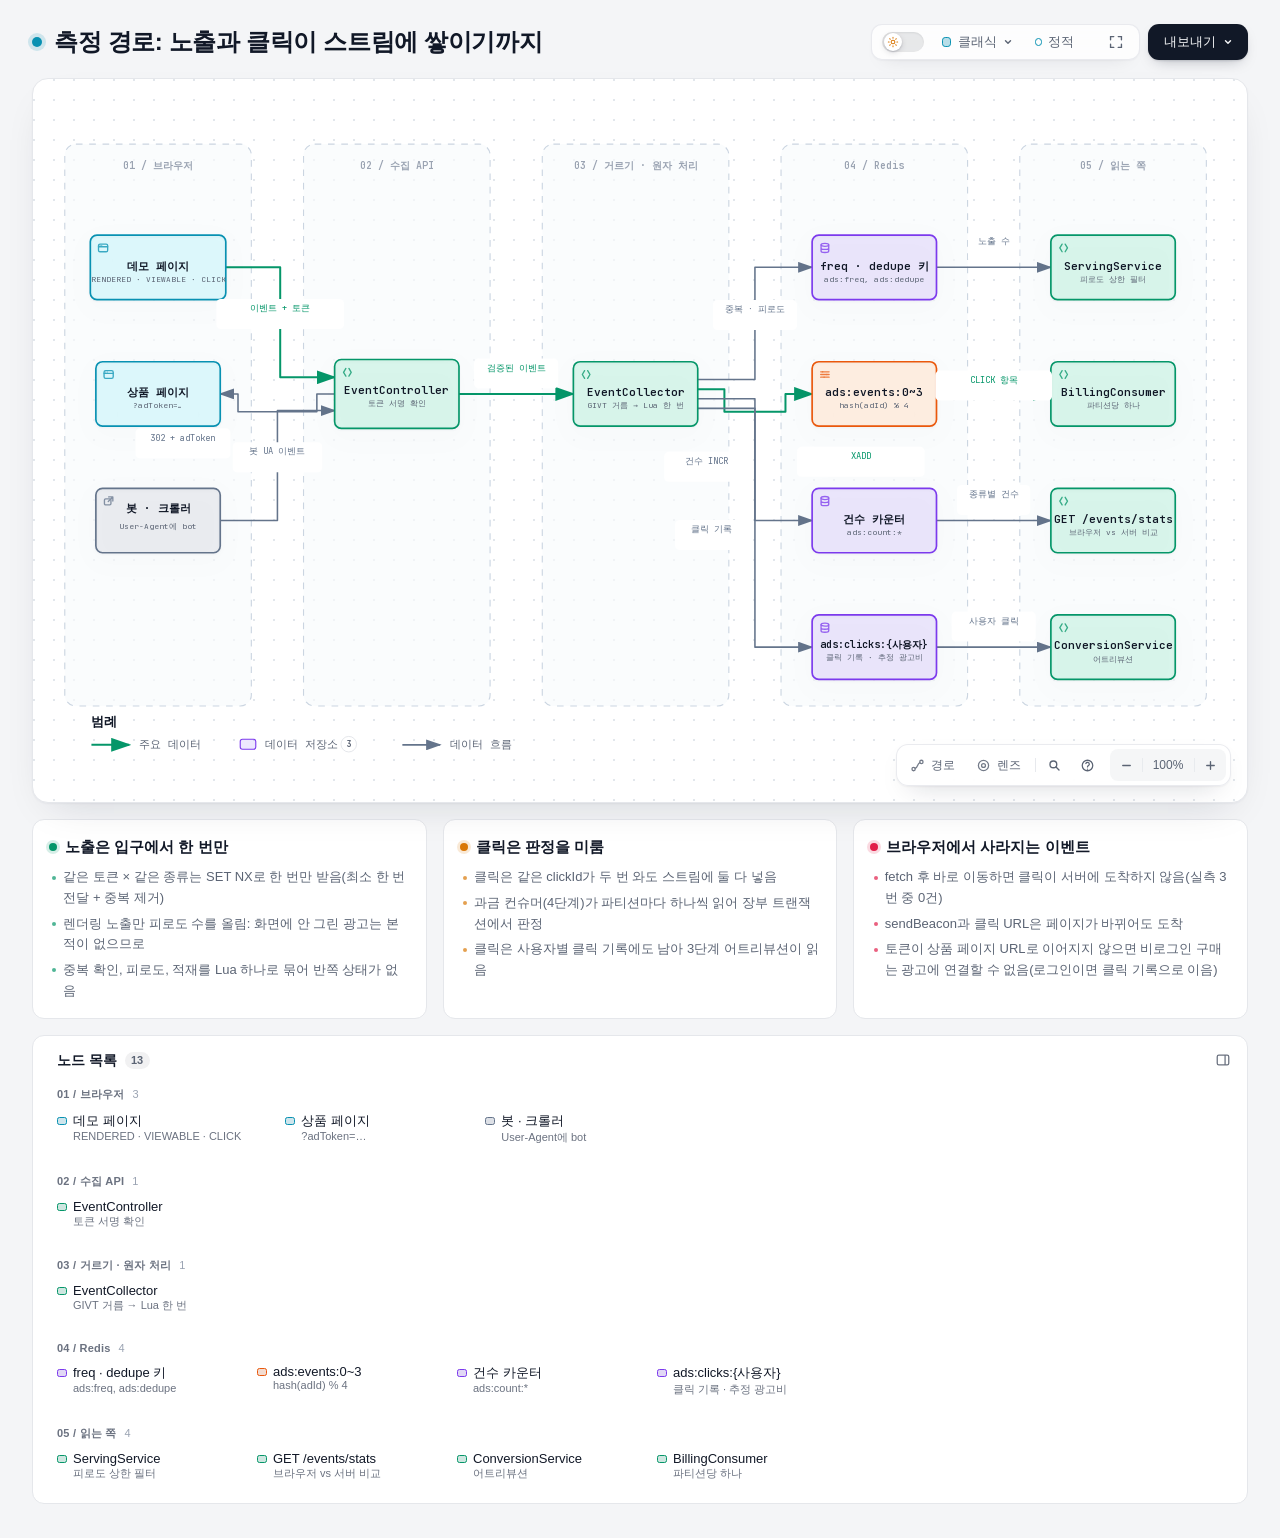
==== commit 0f06c9d1: "docs(diagrams): 4단계 과금 판정 상태 전이, 테이블과 키 ERD 추가, 측정 흐름에 과금 컨슈머 반영 - docs/diagrams/billing.html: 항목 도착" ====
--- a/docs/diagrams/measurement.html
+++ b/docs/diagrams/measurement.html
@@ -5197,7 +5197,7 @@
       </div>
     </div>
 
-    <script id="archify-source-evidence-data" type="application/json">{"schemaVersion":1,"verified":true,"repository":{"url":"https://github.com/yskkkkkk/ads_server","revision":"e5abd32a642598a44605972e1956db78d49ccbb7","shortRevision":"e5abd32","label":"yskkkkkk/ads_server","href":"https://github.com/yskkkkkk/ads_server/tree/e5abd32a642598a44605972e1956db78d49ccbb7"},"referenceCount":16,"nodes":{"page":[{"path":"src/main/resources/static/demo/demo.js","line":43,"endLine":77,"label":"노출 두 종류","href":"https://github.com/yskkkkkk/ads_server/blob/e5abd32a642598a44605972e1956db78d49ccbb7/src/main/resources/static/demo/demo.js#L43-L77"},{"path":"src/main/resources/static/demo/demo.js","line":84,"endLine":100,"label":"클릭 세 방식","href":"https://github.com/yskkkkkk/ads_server/blob/e5abd32a642598a44605972e1956db78d49ccbb7/src/main/resources/static/demo/demo.js#L84-L100"}],"product":[{"path":"src/main/resources/static/demo/product.html","line":48,"endLine":56,"label":"토큰 읽기","href":"https://github.com/yskkkkkk/ads_server/blob/e5abd32a642598a44605972e1956db78d49ccbb7/src/main/resources/static/demo/product.html#L48-L56"}],"controller":[{"path":"src/main/java/ads/event/EventController.java","line":48,"endLine":63,"label":"POST /events/impression","href":"https://github.com/yskkkkkk/ads_server/blob/e5abd32a642598a44605972e1956db78d49ccbb7/src/main/java/ads/event/EventController.java#L48-L63"},{"path":"src/main/java/ads/event/EventController.java","line":65,"endLine":79,"label":"POST /events/click","href":"https://github.com/yskkkkkk/ads_server/blob/e5abd32a642598a44605972e1956db78d49ccbb7/src/main/java/ads/event/EventController.java#L65-L79"},{"path":"src/main/java/ads/event/EventController.java","line":81,"endLine":98,"label":"GET /events/click 302","href":"https://github.com/yskkkkkk/ads_server/blob/e5abd32a642598a44605972e1956db78d49ccbb7/src/main/java/ads/event/EventController.java#L81-L98"}],"collector":[{"path":"src/main/java/ads/event/EventCollector.java","line":64,"endLine":109,"label":"collect()","href":"https://github.com/yskkkkkk/ads_server/blob/e5abd32a642598a44605972e1956db78d49ccbb7/src/main/java/ads/event/EventCollector.java#L64-L109"},{"path":"src/main/java/ads/event/BotFilter.java","line":29,"endLine":31,"label":"isGivt()","href":"https://github.com/yskkkkkk/ads_server/blob/e5abd32a642598a44605972e1956db78d49ccbb7/src/main/java/ads/event/BotFilter.java#L29-L31"},{"path":"src/main/resources/scripts/collect_event.lua","line":1,"endLine":40,"label":"collect_event.lua","href":"https://github.com/yskkkkkk/ads_server/blob/e5abd32a642598a44605972e1956db78d49ccbb7/src/main/resources/scripts/collect_event.lua#L1-L40"}],"keys":[{"path":"src/main/resources/scripts/collect_event.lua","line":15,"endLine":27,"label":"중복 확인, 피로도","href":"https://github.com/yskkkkkk/ads_server/blob/e5abd32a642598a44605972e1956db78d49ccbb7/src/main/resources/scripts/collect_event.lua#L15-L27"}],"streams":[{"path":"src/main/java/ads/common/Partitions.java","line":25,"endLine":36,"label":"Partitions","href":"https://github.com/yskkkkkk/ads_server/blob/e5abd32a642598a44605972e1956db78d49ccbb7/src/main/java/ads/common/Partitions.java#L25-L36"}],"counters":[{"path":"src/main/java/ads/event/EventCollector.java","line":116,"endLine":135,"label":"stats()","href":"https://github.com/yskkkkkk/ads_server/blob/e5abd32a642598a44605972e1956db78d49ccbb7/src/main/java/ads/event/EventCollector.java#L116-L135"}],"serving":[{"path":"src/main/java/ads/serving/CandidateFilter.java","line":50,"endLine":51,"label":"FREQUENCY_CAP","href":"https://github.com/yskkkkkk/ads_server/blob/e5abd32a642598a44605972e1956db78d49ccbb7/src/main/java/ads/serving/CandidateFilter.java#L50-L51"}],"stats":[{"path":"src/main/java/ads/event/EventController.java","line":100,"endLine":103,"label":"stats","href":"https://github.com/yskkkkkk/ads_server/blob/e5abd32a642598a44605972e1956db78d49ccbb7/src/main/java/ads/event/EventController.java#L100-L103"}],"clicks":[{"path":"src/main/resources/scripts/collect_event.lua","line":29,"endLine":36,"label":"클릭 기록","href":"https://github.com/yskkkkkk/ads_server/blob/e5abd32a642598a44605972e1956db78d49ccbb7/src/main/resources/scripts/collect_event.lua#L29-L36"}],"conversion":[{"path":"src/main/java/ads/conversion/ConversionService.java","line":100,"endLine":116,"label":"clickHistory()","href":"https://github.com/yskkkkkk/ads_server/blob/e5abd32a642598a44605972e1956db78d49ccbb7/src/main/java/ads/conversion/ConversionService.java#L100-L116"}]}}</script>
+    <script id="archify-source-evidence-data" type="application/json">{"schemaVersion":1,"verified":true,"repository":{"url":"https://github.com/yskkkkkk/ads_server","revision":"1113930cb7b62674aebf665e075757e6156ce7bf","shortRevision":"1113930","label":"yskkkkkk/ads_server","href":"https://github.com/yskkkkkk/ads_server/tree/1113930cb7b62674aebf665e075757e6156ce7bf"},"referenceCount":17,"nodes":{"page":[{"path":"src/main/resources/static/demo/demo.js","line":43,"endLine":77,"label":"노출 두 종류","href":"https://github.com/yskkkkkk/ads_server/blob/1113930cb7b62674aebf665e075757e6156ce7bf/src/main/resources/static/demo/demo.js#L43-L77"},{"path":"src/main/resources/static/demo/demo.js","line":84,"endLine":100,"label":"클릭 세 방식","href":"https://github.com/yskkkkkk/ads_server/blob/1113930cb7b62674aebf665e075757e6156ce7bf/src/main/resources/static/demo/demo.js#L84-L100"}],"product":[{"path":"src/main/resources/static/demo/product.html","line":48,"endLine":56,"label":"토큰 읽기","href":"https://github.com/yskkkkkk/ads_server/blob/1113930cb7b62674aebf665e075757e6156ce7bf/src/main/resources/static/demo/product.html#L48-L56"}],"controller":[{"path":"src/main/java/ads/event/EventController.java","line":48,"endLine":63,"label":"POST /events/impression","href":"https://github.com/yskkkkkk/ads_server/blob/1113930cb7b62674aebf665e075757e6156ce7bf/src/main/java/ads/event/EventController.java#L48-L63"},{"path":"src/main/java/ads/event/EventController.java","line":65,"endLine":79,"label":"POST /events/click","href":"https://github.com/yskkkkkk/ads_server/blob/1113930cb7b62674aebf665e075757e6156ce7bf/src/main/java/ads/event/EventController.java#L65-L79"},{"path":"src/main/java/ads/event/EventController.java","line":81,"endLine":98,"label":"GET /events/click 302","href":"https://github.com/yskkkkkk/ads_server/blob/1113930cb7b62674aebf665e075757e6156ce7bf/src/main/java/ads/event/EventController.java#L81-L98"}],"collector":[{"path":"src/main/java/ads/event/EventCollector.java","line":64,"endLine":109,"label":"collect()","href":"https://github.com/yskkkkkk/ads_server/blob/1113930cb7b62674aebf665e075757e6156ce7bf/src/main/java/ads/event/EventCollector.java#L64-L109"},{"path":"src/main/java/ads/event/BotFilter.java","line":29,"endLine":31,"label":"isGivt()","href":"https://github.com/yskkkkkk/ads_server/blob/1113930cb7b62674aebf665e075757e6156ce7bf/src/main/java/ads/event/BotFilter.java#L29-L31"},{"path":"src/main/resources/scripts/collect_event.lua","line":1,"endLine":40,"label":"collect_event.lua","href":"https://github.com/yskkkkkk/ads_server/blob/1113930cb7b62674aebf665e075757e6156ce7bf/src/main/resources/scripts/collect_event.lua#L1-L40"}],"keys":[{"path":"src/main/resources/scripts/collect_event.lua","line":15,"endLine":27,"label":"중복 확인, 피로도","href":"https://github.com/yskkkkkk/ads_server/blob/1113930cb7b62674aebf665e075757e6156ce7bf/src/main/resources/scripts/collect_event.lua#L15-L27"}],"streams":[{"path":"src/main/java/ads/common/Partitions.java","line":25,"endLine":36,"label":"Partitions","href":"https://github.com/yskkkkkk/ads_server/blob/1113930cb7b62674aebf665e075757e6156ce7bf/src/main/java/ads/common/Partitions.java#L25-L36"}],"counters":[{"path":"src/main/java/ads/event/EventCollector.java","line":116,"endLine":135,"label":"stats()","href":"https://github.com/yskkkkkk/ads_server/blob/1113930cb7b62674aebf665e075757e6156ce7bf/src/main/java/ads/event/EventCollector.java#L116-L135"}],"serving":[{"path":"src/main/java/ads/serving/CandidateFilter.java","line":50,"endLine":51,"label":"FREQUENCY_CAP","href":"https://github.com/yskkkkkk/ads_server/blob/1113930cb7b62674aebf665e075757e6156ce7bf/src/main/java/ads/serving/CandidateFilter.java#L50-L51"}],"stats":[{"path":"src/main/java/ads/event/EventController.java","line":100,"endLine":103,"label":"stats","href":"https://github.com/yskkkkkk/ads_server/blob/1113930cb7b62674aebf665e075757e6156ce7bf/src/main/java/ads/event/EventController.java#L100-L103"}],"clicks":[{"path":"src/main/resources/scripts/collect_event.lua","line":29,"endLine":36,"label":"클릭 기록","href":"https://github.com/yskkkkkk/ads_server/blob/1113930cb7b62674aebf665e075757e6156ce7bf/src/main/resources/scripts/collect_event.lua#L29-L36"}],"conversion":[{"path":"src/main/java/ads/conversion/ConversionService.java","line":100,"endLine":116,"label":"clickHistory()","href":"https://github.com/yskkkkkk/ads_server/blob/1113930cb7b62674aebf665e075757e6156ce7bf/src/main/java/ads/conversion/ConversionService.java#L100-L116"}],"billing":[{"path":"src/main/java/ads/billing/BillingConsumer.java","line":94,"endLine":116,"label":"pollOnce()","href":"https://github.com/yskkkkkk/ads_server/blob/1113930cb7b62674aebf665e075757e6156ce7bf/src/main/java/ads/billing/BillingConsumer.java#L94-L116"}]}}</script>
     <script id="archify-i18n-data" type="application/json">{"locale":"ko","messages":{"viewer.kind.frontend":"프런트엔드","viewer.kind.backend":"백엔드","viewer.kind.database":"데이터베이스","viewer.kind.cloud":"클라우드","viewer.kind.security":"보안","viewer.kind.messagebus":"메시지 버스","viewer.kind.external":"외부","viewer.kind.neutral":"중립","viewer.kind.node":"노드","viewer.kind.start":"시작","viewer.kind.active":"활성","viewer.kind.waiting":"대기","viewer.kind.decision":"판단","viewer.kind.success":"성공","viewer.kind.failure":"실패","viewer.toolbar.actions":"다이어그램 동작","viewer.theme.toggle.title":"테마 전환 (T)","viewer.theme.toggle":"색상 테마 전환","viewer.theme.dark":"다크","viewer.theme.light":"라이트","viewer.preset.choose.title":"시각 스타일 선택 (S로 순환)","viewer.preset.choose":"시각 스타일 선택","viewer.preset.style":"스타일","viewer.preset.menu":"시각 스타일","viewer.preset.identity":"시각적 정체성","viewer.preset.cycles":"S로 순환","viewer.preset.classic":"클래식","viewer.preset.classic.short":"클래식","viewer.preset.classic.hint":"안정적인 기술 기본 스타일","viewer.preset.flow":"시그널 플로우","viewer.preset.flow.short":"플로우","viewer.preset.flow.hint":"동적 흐름을 강조하는 프레젠테이션","viewer.preset.blueprint":"블루프린트","viewer.preset.blueprint.hint":"엔지니어링 리뷰용","viewer.preset.editorial":"에디토리얼","viewer.preset.editorial.hint":"발행 및 출시 노트에 적합","viewer.preset.badge.signalFlow":"시그널 플로우","viewer.preset.badge.blueprint":"블루프린트 / 개정 01","viewer.preset.badge.editorial":"에디토리얼 / 현장 노트","viewer.preset.badge.editorialPlate":"ARCHIFY / 도판 04","viewer.preset.current":"현재 시각 스타일: {style}. 시각 스타일 선택","viewer.motion.live":"동적","viewer.motion.still":"정적","viewer.motion.pause":"동작 일시정지","viewer.motion.resume":"동작 재개","viewer.motion.reduced":"동작 최소화 설정으로 인해 동작이 일시정지되었습니다","viewer.motion.hidden":"페이지가 보이지 않는 동안 동작이 일시정지되었습니다","viewer.motion.yielding":"동작 일시정지; 현재 {owner}에 양보 중","viewer.motion.yielding.title":"실시간 미리보기 활성화 · {owner}에 양보 중","viewer.owner.route":"경로 탐색","viewer.owner.lens":"시맨틱 렌즈","viewer.owner.relationship":"관계 미리보기","viewer.owner.intent":"의도 추적","viewer.owner.focus":"시맨틱 포커스","viewer.owner.legend":"범례 미리보기","viewer.owner.reader":"읽는 이의 상호작용","viewer.present.enter":"프레젠테이션 모드 진입","viewer.present.enter.title":"프레젠테이션 모드 (F)","viewer.present.exit":"프레젠테이션 모드 종료","viewer.present.exit.title":"프레젠테이션 모드 종료 (F 또는 Escape)","viewer.present.present":"프레젠테이션","viewer.present.exit.label":"종료","viewer.export.button":"내보내기","viewer.export.button.title":"다이어그램 내보내기 (E)","viewer.export.diagram":"다이어그램 내보내기","viewer.export.menu":"내보내기","viewer.export.subtitle":"가볍고 깔끔한 출력물","viewer.export.share":"공유","viewer.export.shareCard":"공유 카드","viewer.export.routeShareCard":"경로 공유 카드","viewer.export.reachShareCard":"도달범위 공유 카드","viewer.export.copyDiagram":"다이어그램 복사","viewer.export.clipboardPng":"PNG를 클립보드로","viewer.export.raster":"래스터 이미지","viewer.export.image":"이미지","viewer.export.lossless":"무손실 이미지","viewer.export.compact":"압축 이미지","viewer.export.modern":"최신 이미지 포맷","viewer.export.vectorMotion":"벡터 및 동작","viewer.export.vectorMotion.heading":"벡터 및 동작","viewer.export.editable":"편집 가능한 벡터","viewer.export.svg.auto":"SVG · 자동","viewer.export.svg.auto.hint":"호스트 테마에 맞춤","viewer.export.svg.light":"SVG · 라이트","viewer.export.svg.light.hint":"항상 라이트 테마","viewer.export.svg.dark":"SVG · 다크","viewer.export.svg.dark.hint":"항상 다크 테마","viewer.export.motion6s":"6초 동작","viewer.export.unsupported":"이 브라우저에서 지원하지 않습니다","viewer.export.clipboardUnsupported":"이 브라우저는 이미지 클립보드 쓰기를 지원하지 않습니다","viewer.export.clipboardUnsupported.short":"이 브라우저는 이미지 클립보드 쓰기를 지원하지 않습니다.","viewer.export.motionUnavailable":"이 브라우저에서는 동작을 캡처할 수 없습니다","viewer.export.webmUnavailable":"이 브라우저에서는 WebM을 사용할 수 없습니다","viewer.export.failed":"내보내기 실패: {message}","viewer.export.unknownVariant":"알 수 없는 공유 카드 유형: {variant}","viewer.export.routeRequired":"경로 공유 카드를 내보내려면 먼저 경로를 추적하세요","viewer.export.reachRequired":"도달범위 공유 카드를 내보내려면 먼저 편집된 도달범위를 추적하세요","viewer.export.unknown":"알 수 없음","viewer.export.routeFailed":"경로 공유 카드 내보내기 실패: {message}","viewer.export.reachFailed":"도달범위 공유 카드 내보내기 실패: {message}","viewer.export.copyFailed":"복사 실패: {message}","viewer.export.copiedPng":"PNG를 클립보드에 복사했습니다","viewer.export.downloadedRoute":"경로 공유 카드를 다운로드했습니다","viewer.export.downloadedReach":"도달범위 공유 카드를 다운로드했습니다","viewer.export.downloadedWebm":"WebM을 다운로드했습니다","viewer.export.recording":"6초 분량 동작을 녹화 중…","viewer.export.card.routeSummary.one":"경로: {source} → {target} · 방향성 홉 {count}개","viewer.export.card.routeSummary.other":"경로: {source} → {target} · 방향성 홉 {count}개","viewer.export.card.reachSummary":"{origin}에서 시작한 편집된 {direction} · {nodes} · {links} · 최대 {hops}","viewer.export.card.node.one":"노드 {count}개","viewer.export.card.node.other":"노드 {count}개","viewer.export.card.link.one":"연결 {count}개","viewer.export.card.link.other":"연결 {count}개","viewer.export.card.hop.one":"홉 {count}개","viewer.export.card.hop.other":"홉 {count}개","viewer.export.card.routeBadge":"ARCHIFY · 경로 · {hops}","viewer.export.card.reachBadge":"ARCHIFY · {direction} 도달범위","viewer.export.direction.upstream":"업스트림","viewer.export.direction.downstream":"다운스트림","viewer.export.error.canvasUnavailable":"{label}에 캔버스를 사용할 수 없습니다","viewer.export.error.contextUnavailable":"{label}에 2D 캔버스 컨텍스트를 만들 수 없습니다","viewer.export.error.toBlobUnavailable":"{label}에서 canvas.toBlob을 사용할 수 없습니다","viewer.export.error.toBlobNull":"{label}의 canvas.toBlob이 데이터를 반환하지 않았습니다","viewer.export.error.variantsCombined":"공유 카드 유형을 함께 조합할 수 없습니다","viewer.export.error.viewerState":"공유 카드 내보내기가 임시 뷰어 상태를 제거하지 못했습니다","viewer.export.error.routeState":"경로 카드 내보내기가 해석된 경로를 안전하게 보존하지 못했습니다","viewer.export.error.reachState":"도달범위 카드 내보내기가 편집된 도달범위를 안전하게 보존하지 못했습니다","viewer.export.error.webmRequirements":"WebM 동작 내보내기는 추적 애니메이션과 브라우저의 MediaRecorder 지원이 필요합니다","viewer.export.error.mediaRecorder":"MediaRecorder 실패","viewer.export.error.emptyWebm":"MediaRecorder가 빈 WebM을 생성했습니다","viewer.export.error.webmBackground":"WebM 내보내기용 SVG 배경을 불러오지 못했습니다","viewer.guide.title":"이 시스템 살펴보기","viewer.focus.selectedNodes":"선택한 노드 {count}개","viewer.guide.eyebrow":"다이어그램 가이드","viewer.guide.close":"다이어그램 가이드 닫기","viewer.guide.inspecting":"컴파일된 시맨틱 구조 검사 중","viewer.guide.actions":"다이어그램 탐색 동작","viewer.guide.find":"아무 노드나 찾기","viewer.guide.find.hint":"라벨, 역할, 유형, 고정 ID로 검색합니다.","viewer.guide.route":"경로 추적","viewer.guide.route.aria":"방향성 경로 추적","viewer.guide.route.hint":"두 시맨틱 노드가 편집된 방향으로 어떻게 연결되는지 확인합니다.","viewer.guide.map":"전체 시스템 보기","viewer.guide.map.hint":"실시간 뷰포트와 고정 노드가 있는 시맨틱 레이더를 엽니다.","viewer.guide.lens":"시맨틱 유형 비교","viewer.guide.lens.hint":"역할 수를 세고, 트래픽을 표시하고, 직접 편집된 연결을 비교합니다.","viewer.guide.present":"프레젠테이션 모드 진입","viewer.guide.present.hint":"내보내기는 그대로 두고 실시간 다이어그램에 뷰포트 전체를 할애합니다.","viewer.guide.shortcuts":"추가 키보드 단축키","viewer.guide.shortcut.export":"내보내기","viewer.guide.shortcut.theme":"테마","viewer.guide.shortcut.style":"스타일","viewer.guide.shortcut.reset":"초기화","viewer.guide.shortcut.zoomIn":"확대","viewer.guide.shortcut.zoomOut":"축소","viewer.guide.shortcut.close":"닫기","viewer.guide.credit":"Archify가 유용했다면 GitHub에 Star를 남겨 주세요","viewer.guide.star":"Star","viewer.guide.facts":"{nodes} · {relationships}","viewer.guide.fact.node.one":"시맨틱 노드 {count}개","viewer.guide.fact.node.other":"시맨틱 노드 {count}개","viewer.guide.fact.relationship.one":"관계 {count}개","viewer.guide.fact.relationship.other":"관계 {count}개","viewer.guide.open":"다이어그램 가이드 열기","viewer.finder.title":"노드 찾기","viewer.finder.close":"노드 찾기 닫기","viewer.finder.placeholder":"라벨 또는 ID로 검색","viewer.finder.search":"다이어그램 노드 검색","viewer.finder.results":"다이어그램 노드","viewer.finder.empty":"일치하는 노드가 없습니다","viewer.finder.result.focus":"{label} 포커스","viewer.finder.result.routeStart":"{label}을(를) 경로 시작점으로 선택","viewer.finder.result.routeTarget":"{label}을(를) 경로 도착점으로 선택, {links}","viewer.finder.status.empty":"일치하는 노드가 없습니다","viewer.finder.status.count.one":"일치하는 노드 {count}개","viewer.finder.status.count.other":"일치하는 노드 {count}개","viewer.finder.noun.nodes":"노드","viewer.finder.link.one":"연결 {count}개","viewer.finder.link.other":"연결 {count}개","viewer.finder.result.focus.one":"{label} 포커스, 관련 연결 {count}개","viewer.finder.result.focus.other":"{label} 포커스, 관련 연결 {count}개","viewer.finder.status.filtered":"{noun} {available}개 중 {visible}개","viewer.finder.status.all":"{noun} {available}개","viewer.passport.eyebrow":"시맨틱 패스포트","viewer.passport.metadata":"노드 메타데이터","viewer.passport.evidence":"검증된 소스 근거","viewer.passport.verified":"검증된 소스","viewer.passport.verificationScope":"고정된 리비전 기준 로컬 Git으로 검증했습니다. 원격 접근 권한은 확인하지 않았습니다.","viewer.passport.reach":"편집된 도달범위","viewer.passport.reach.trace":"편집된 도달가능성 추적","viewer.passport.upstream":"업스트림","viewer.passport.downstream":"다운스트림","viewer.passport.upstream.trace":"업스트림 편집 도달가능성 추적","viewer.passport.downstream.trace":"다운스트림 편집 도달가능성 추적","viewer.passport.close":"시맨틱 패스포트 닫기","viewer.passport.move":"의미 정보 패널 이동. 드래그하거나 화살표 키를 사용하고, Home 키로 초기화하세요.","viewer.passport.copy":"링크 복사","viewer.passport.copy.focus":"포커스된 노드의 링크 복사","viewer.passport.relations":"관계","viewer.passport.relations.show":"연결된 관계 표시","viewer.passport.relations.hide":"연결된 관계 숨기기","viewer.passport.relations.list":"연결된 관계","viewer.passport.copyRelation":"관계 복사","viewer.passport.copyNode":"노드 복사","viewer.passport.copyPinned":"고정된 관계의 링크 복사","viewer.passport.copySource":"소스 노드의 링크 복사","viewer.passport.copy.focused.success":"포커스된 노드 링크를 복사했습니다","viewer.passport.copy.pinned.success":"고정된 관계 링크를 복사했습니다","viewer.passport.copy.focused.failed":"포커스된 노드 링크를 복사할 수 없습니다","viewer.passport.copy.pinned.failed":"고정된 관계 링크를 복사할 수 없습니다","viewer.passport.relationship.none":"연결된 관계가 없습니다","viewer.passport.relationship.count.one":"관계 {count}개","viewer.passport.relationship.count.other":"관계 {count}개","viewer.passport.relationship.show.one":"연결된 관계 {count}개 표시","viewer.passport.relationship.show.other":"연결된 관계 {count}개 표시","viewer.passport.relationship.summary":"출향 {out}개 · 입향 {in}개{loops}","viewer.passport.relationship.loops":" · 자기순환 {count}개","viewer.passport.relationship.explorer":"직접 관계 탐색기","viewer.passport.relationship.help":"방향키로 관계를 탐색하세요. Enter 또는 Space로 상세정보를 고정하고, Escape로 지웁니다.","viewer.passport.relationship.loopsBack":"되돌아옴","viewer.passport.relationship.connectsTo":"연결 대상","viewer.passport.relationship.connectsFrom":"연결 출처","viewer.passport.relationship.pinned":"고정된 관계 · {from} → {to} · {label}","viewer.passport.relationship.inspect":"{total}개 중 {index}번 관계 검사: {from}에서 {to}로, {label}. Enter로 상세정보 확인.","viewer.passport.relationship.group.out":"출향","viewer.passport.relationship.group.in":"입향","viewer.passport.relationship.group.loop":"자기순환","viewer.passport.relationship.row":"{group}: {relationship}, {neighbor}","viewer.passport.relationship.direction.out":"출 →","viewer.passport.relationship.direction.in":"← 입","viewer.passport.relationship.direction.loop":"순환","viewer.passport.sourceCount.one":"검증된 소스 참조 {count}개","viewer.passport.sourceCount.other":"검증된 소스 참조 {count}개","viewer.passport.repository.open":"검증된 저장소 리비전 {revision} 열기","viewer.passport.source.open":"리비전 {revision}의 검증된 소스 {path} 열기","viewer.passport.source.openLink":"열기 ↗","viewer.passport.reach.upstream.one":"업스트림 편집 노드 {count}개 추적","viewer.passport.reach.upstream.other":"업스트림 편집 노드 {count}개 추적","viewer.passport.reach.downstream.one":"다운스트림 편집 노드 {count}개 추적","viewer.passport.reach.downstream.other":"다운스트림 편집 노드 {count}개 추적","viewer.passport.reach.noUpstream":"업스트림 편집 노드가 없습니다","viewer.passport.reach.noDownstream":"다운스트림 편집 노드가 없습니다","viewer.passport.reach.status":"{direction} · 노드 {nodes}개 · 연결 {links}개 · 최대 {hops}홉","viewer.route.eyebrow":"경로 탐색","viewer.route.start":"시작 노드 선택","viewer.route.start.find":"시작점 찾기","viewer.route.start.find.aria":"경로 시작점 찾기","viewer.route.copy":"링크 복사","viewer.route.copy.aria":"추적된 경로의 링크 복사","viewer.route.clear":"지우기","viewer.route.clear.aria":"경로 탐색 지우기","viewer.route.traced":"추적된 경로","viewer.route.pickTwo":"다이어그램에서 시맨틱 노드 두 개를 선택하세요","viewer.route.pickOne":"다이어그램에서 시맨틱 노드 하나를 선택하세요","viewer.route.controls":"경로 이동 제어","viewer.route.previous":"이전 경로 위치","viewer.route.play":"경로 이동 재생","viewer.route.pause":"경로 이동 일시정지","viewer.route.replay":"경로 이동 다시 재생","viewer.route.next":"다음 경로 위치","viewer.route.journey":"이동 경로","viewer.route.pause.label":"일시정지","viewer.route.replay.label":"다시 재생","viewer.route.overview":"개요","viewer.route.overview.aria":"전체 경로 개요 표시","viewer.route.instructions":"출발지를 먼저 선택한 뒤 도착지를 선택하세요. 방향이 중요합니다.","viewer.route.destination":"{label}에서 출발할 도착지 선택","viewer.route.destination.find":"도착지 찾기","viewer.route.destination.find.aria":"도달 가능한 경로 도착지 찾기","viewer.route.differentDestination":"다른 도착지 선택","viewer.route.distinct":"경로에는 서로 다른 시맨틱 노드 두 개가 필요합니다.","viewer.route.unreachable":"{label}(으)로 가는 방향성 경로가 없습니다","viewer.route.unreachable.detail":"{source}에서 {target}에 도달할 수 없습니다. 강조 표시된 도착지를 선택하세요.","viewer.route.start.instructions":"출발지를 선택하세요. 다음 단계에서는 방향성으로 도달 가능한 도착지만 표시됩니다.","viewer.route.copy.success":"추적된 경로 링크를 복사했습니다","viewer.route.copy.failed":"경로 링크를 복사할 수 없습니다","viewer.route.position":"경로 위치 {total}개 중 {index}번: {label}","viewer.route.step":"{total}단계 중 {index}단계 · {phase} · {label}","viewer.route.motionRequired":"자동 이동에는 동적 모드가 필요합니다","viewer.route.trigger.clear":"추적된 경로 지우기","viewer.route.overview.status":"{nodes} · {hops} · 최단 편집 경로","viewer.route.overview.node.one":"노드 {count}개","viewer.route.overview.node.other":"노드 {count}개","viewer.route.overview.hop.one":"방향성 홉 {count}개","viewer.route.overview.hop.other":"방향성 홉 {count}개","viewer.route.phase.playing":"재생 중","viewer.route.phase.complete":"완료됨","viewer.route.phase.inspecting":"검사 중","viewer.route.destination.count.one":"방향성 도착지 {count}개 사용 가능. 강조 표시된 노드를 선택하세요.","viewer.route.destination.count.other":"방향성 도착지 {count}개 사용 가능. 강조 표시된 노드를 선택하세요.","viewer.route.noOutgoing":"여기서 시작하는 출향 경로가 없습니다. 지우고 다른 출발지를 선택하세요.","viewer.route.result.title":"{source}에서 {target}까지","viewer.route.finder.source.title":"경로 시작점 선택","viewer.route.finder.source.placeholder":"경로 출발지 검색","viewer.route.finder.source.empty":"일치하는 경로 출발지가 없습니다","viewer.route.finder.source.results":"경로를 시작할 수 있는 노드","viewer.route.finder.source.noun":"경로 출발지","viewer.route.finder.source.badge":"시작","viewer.route.finder.target.title":"{label}에서 출발할 도착지","viewer.route.finder.target.placeholder":"도달 가능한 도착지 검색","viewer.route.finder.target.empty":"일치하는 도달 가능한 도착지가 없습니다","viewer.route.finder.target.results":"도달 가능한 경로 도착지","viewer.route.finder.target.noun":"도달 가능한 도착지","viewer.route.hop.one":"홉 {count}개","viewer.route.hop.other":"홉 {count}개","viewer.lens.eyebrow":"시맨틱 렌즈","viewer.lens.title":"시스템 역할 비교","viewer.lens.close":"시맨틱 렌즈 닫기","viewer.lens.instruction":"시맨틱 유형을 최대 두 개까지 선택하세요. 하나를 선택하면 실제 트래픽을 표시하고, 두 개를 선택하면 직접 편집된 관계만 비교합니다.","viewer.lens.kinds":"시맨틱 유형","viewer.lens.choose":"유형을 선택해 해당 노드와 연결된 관계를 확인하세요.","viewer.lens.copy":"시맨틱 렌즈 링크 복사","viewer.lens.clear":"시맨틱 렌즈 지우기","viewer.lens.open":"시맨틱 렌즈 열기","viewer.lens.openActive":"활성 시맨틱 렌즈 열기","viewer.lens.legend":"시맨틱 범례","viewer.lens.legend.inspect.one":"{label} 검사, 노드 {count}개","viewer.lens.legend.inspect.other":"{label} 검사, 노드 {count}개","viewer.lens.kind.count.one":"{label}, 노드 {count}개","viewer.lens.kind.count.other":"{label}, 노드 {count}개","viewer.lens.compare.one":"{first} → {second}: {forward} · {second} → {first}: {reverse} · 직접 관계 {count}개","viewer.lens.compare.other":"{first} → {second}: {forward} · {second} → {first}: {reverse} · 직접 관계 {count}개","viewer.lens.single":"{nodes} · {relationships} · 연결된 주변 노드는 계속 표시됩니다","viewer.lens.node.one":"{label} 노드 {count}개","viewer.lens.node.other":"{label} 노드 {count}개","viewer.lens.relationship.one":"연결된 관계 {count}개","viewer.lens.relationship.other":"연결된 관계 {count}개","viewer.radar.title":"시맨틱 레이더","viewer.radar.building":"개요 구성 중","viewer.radar.openFull":"전체 시맨틱 레이더 열기","viewer.radar.open":"레이더 열기","viewer.radar.close":"시맨틱 레이더 닫기","viewer.radar.surface":"다이어그램 개요입니다. 노드를 클릭해 포커스하거나 방향키로 이동하세요.","viewer.radar.click":"노드 클릭","viewer.radar.drag":"드래그로 이동","viewer.radar.space":"시맨틱 레이더를 표시하려면 지도 공간이 더 필요합니다.","viewer.radar.nodes":"시맨틱 다이어그램 레이더 노드","viewer.radar.focus":"시맨틱 레이더에서 {label} 포커스","viewer.radar.status":"노드 {count}개 · {viewport}","viewer.radar.fullMap":"노드 {count}개 · 전체 지도","viewer.radar.compacted":"시맨틱 패스포트나 지도 컨트롤을 가리지 않도록 레이더를 축소했습니다.","viewer.radar.cancelWaiting":"지도 공간 확보를 기다리는 시맨틱 레이더 취소","viewer.radar.needsSpace":"시맨틱 레이더를 표시하려면 지도 공간이 더 필요합니다","viewer.radar.viewport.full":"전체 지도","viewer.radar.viewport.width":"너비 {percent}%","viewer.radar.viewport.scale":"뷰포트 {percent}%","viewer.nav.controls":"다이어그램 보기 제어","viewer.nav.route":"방향성 경로 추적","viewer.nav.route.title":"경로 추적 (R)","viewer.nav.route.short":"경로","viewer.nav.radar":"시맨틱 레이더 열기","viewer.nav.radar.title":"시맨틱 레이더 (M)","viewer.nav.radar.short":"지도","viewer.nav.lens":"시맨틱 렌즈 열기","viewer.nav.lens.title":"시맨틱 렌즈 (L)","viewer.nav.lens.short":"렌즈","viewer.nav.find":"노드 찾기","viewer.nav.find.title":"노드 찾기 (/)","viewer.outline.title":"노드 목록","viewer.rail.show":"설명 및 목록","viewer.rail.controls":"측면 패널","viewer.rail.collapse":"측면 패널 접기","viewer.rail.bottom":"패널을 다이어그램 아래로 이동","viewer.rail.right":"패널을 다이어그램 옆으로 이동","viewer.nav.guide":"다이어그램 가이드 열기","viewer.nav.guide.title":"다이어그램 가이드 (?)","viewer.nav.zoomOut":"축소","viewer.nav.zoomOut.title":"축소 (-)","viewer.nav.reset":"다이어그램 보기 초기화","viewer.nav.reset.title":"보기 초기화 (0)","viewer.nav.read":"읽기","viewer.nav.zoomIn":"확대","viewer.nav.zoomIn.title":"확대 (+)","viewer.nav.camera":"{hint}. 다이어그램 보기 초기화","viewer.nav.camera.title":"{semantic}{hint} · 보기 초기화 (0)","viewer.nav.camera.semantic":"시맨틱 카메라 활성 · ","viewer.nav.level.map":"개요","viewer.nav.level.read":"읽기","viewer.nav.level.full":"전체","viewer.nav.level.auto":"자동","viewer.nav.detail.map":"확대하면 관계 라벨과 노드 컨텍스트가 표시됩니다","viewer.nav.detail.read":"다시 확대하면 태그와 주석이 표시됩니다","viewer.nav.detail.full":"다이어그램 전체 상세정보","viewer.intent.summary":"{label}. 출향 {out}개, 입향 {in}개{loops}. 연결 총 {total}개. Enter로 상세정보 확인.","viewer.intent.loops":", 자기순환 {count}개","viewer.common.copied":"복사됨","viewer.common.copyFailed":"복사 실패","viewer.common.copyLink":"링크 복사","viewer.common.clear":"지우기","viewer.common.close":"닫기"}}</script>
     <!-- Main Diagram -->
     <div class="diagram-container" data-detail-level="read"
@@ -5255,6 +5255,7 @@
         <path data-edge-from="counters" data-edge-to="stats" data-edge-label="종류별 건수" data-edge-key="8" data-edge-id="count-read" data-composition-points="801,385;904,385" d="M 801 385 L 904 385" class="a-default" data-animate="edge" style="--step:8" stroke-width="1.4" marker-end="url(#arrowhead)"/>
         <path data-edge-from="collector" data-edge-to="clicks" data-edge-label="클릭 기록" data-edge-key="9" data-edge-id="click-history" data-composition-points="586,284;637.5,284;637.5,499;689,499" d="M 586 284 L 637.5 284 L 637.5 499 L 689 499" class="a-default" data-animate="edge" style="--step:9" stroke-width="1.4" marker-end="url(#arrowhead)"/>
         <path data-edge-from="clicks" data-edge-to="conversion" data-edge-label="사용자 클릭" data-edge-key="10" data-edge-id="history-read" data-composition-points="801,499;904,499" d="M 801 499 L 904 499" class="a-default" data-animate="edge" style="--step:10" stroke-width="1.4" marker-end="url(#arrowhead)"/>
+        <path data-edge-from="streams" data-edge-to="billing" data-edge-label="CLICK 항목" data-edge-key="11" data-edge-id="billing-read" data-composition-points="801,271;904,271" d="M 801 271 L 904 271" class="a-emphasis" data-animate="edge" style="--step:11" stroke-width="1.8" marker-end="url(#arrowhead-emphasis)"/>
 
         <!-- Nodes -->
         <g id="node-page" data-node-id="page" data-node-label="데모 페이지" tabindex="0" role="button" aria-label="데모 페이지 포커스, RENDERED · VIEWABLE · CLICK, 01 / 브라우저" aria-pressed="false" data-node-kind="frontend" data-node-sublabel="RENDERED · VIEWABLE · CLICK" data-node-tag="sendBeacon" data-node-context="01 / 브라우저">
@@ -5412,6 +5413,18 @@
           <text data-node-label="" data-detail-anchor="" x="960" y="501" class="t-primary" font-size="10" font-weight="600" text-anchor="middle">ConversionService</text>
           <text data-detail="context" x="960" y="512" class="t-muted" font-size="7" text-anchor="middle">어트리뷰션</text>
         <text data-detail="fine" x="960" y="522.1" class="t-backend" font-size="7" text-anchor="middle">3단계</text>
+        </g>
+
+        <g id="node-billing" data-node-id="billing" data-node-label="BillingConsumer" tabindex="0" role="button" aria-label="BillingConsumer 포커스, 파티션당 하나, 05 / 읽는 쪽" aria-pressed="false" data-node-kind="backend" data-node-sublabel="파티션당 하나" data-node-tag="4단계" data-node-context="05 / 읽는 쪽">
+          <title>BillingConsumer · 파티션당 하나 · 05 / 읽는 쪽 · 4단계</title>
+          <rect x="904" y="242" width="112" height="58" rx="6" class="c-mask"/>
+          <rect x="904" y="242" width="112" height="58" rx="6" class="c-backend" data-animate="node" style="--step:12" stroke-width="1.5"/>
+          <g aria-hidden="true" data-semantic-sigil="backend" class="semantic-sigil s-backend" transform="translate(910 248) scale(0.6875)">
+            <path d="M6 3 3 8l3 5M10 3l3 5-3 5"/>
+          </g>
+          <text data-node-label="" data-detail-anchor="" x="960" y="273" class="t-primary" font-size="10" font-weight="600" text-anchor="middle">BillingConsumer</text>
+          <text data-detail="context" x="960" y="284" class="t-muted" font-size="7" text-anchor="middle">파티션당 하나</text>
+        <text data-detail="fine" x="960" y="294.1" class="t-backend" font-size="7" text-anchor="middle">4단계</text>
         </g>
 
         <!-- Flow labels -->
@@ -5469,6 +5482,11 @@
           <rect x="814.65" y="467" width="75.7" height="27" rx="4" class="c-mask"/>
           <text x="852.5" y="478" class="t-edge-default" font-size="8" text-anchor="middle">사용자 클릭</text>
         <text data-detail="fine" x="852.5" y="489" class="t-dim" font-size="7" text-anchor="middle">7일 안 마지막</text>
+        </g>
+        <g data-detail="context" data-edge-from="streams" data-edge-to="billing" data-edge-label="CLICK 항목" data-edge-key="11" data-edge-id="billing-read">
+          <rect x="799.95" y="250" width="105.1" height="27" rx="4" class="c-mask"/>
+          <text x="852.5" y="261" class="t-edge-emphasis" font-size="8" text-anchor="middle">CLICK 항목</text>
+        <text data-detail="fine" x="852.5" y="272" class="t-dim" font-size="7" text-anchor="middle">그룹 billing · XACK</text>
         </g>
 
         <!-- Legend -->
@@ -5683,8 +5701,8 @@
         </div>
         <ul>
           <li>클릭은 같은 clickId가 두 번 와도 스트림에 둘 다 넣음</li>
-          <li>어느 클릭을 과금할지는 4단계 과금 컨슈머가 장부 트랜잭션에서 판정</li>
-          <li>클릭은 사용자별 클릭 기록에도 남아 3단계 어트리뷰션이 읽음. 스트림을 읽는 과금 컨슈머는 4단계</li>
+          <li>과금 컨슈머(4단계)가 파티션마다 하나씩 읽어 장부 트랜잭션에서 판정</li>
+          <li>클릭은 사용자별 클릭 기록에도 남아 3단계 어트리뷰션이 읽음</li>
         </ul>
       </div>
 
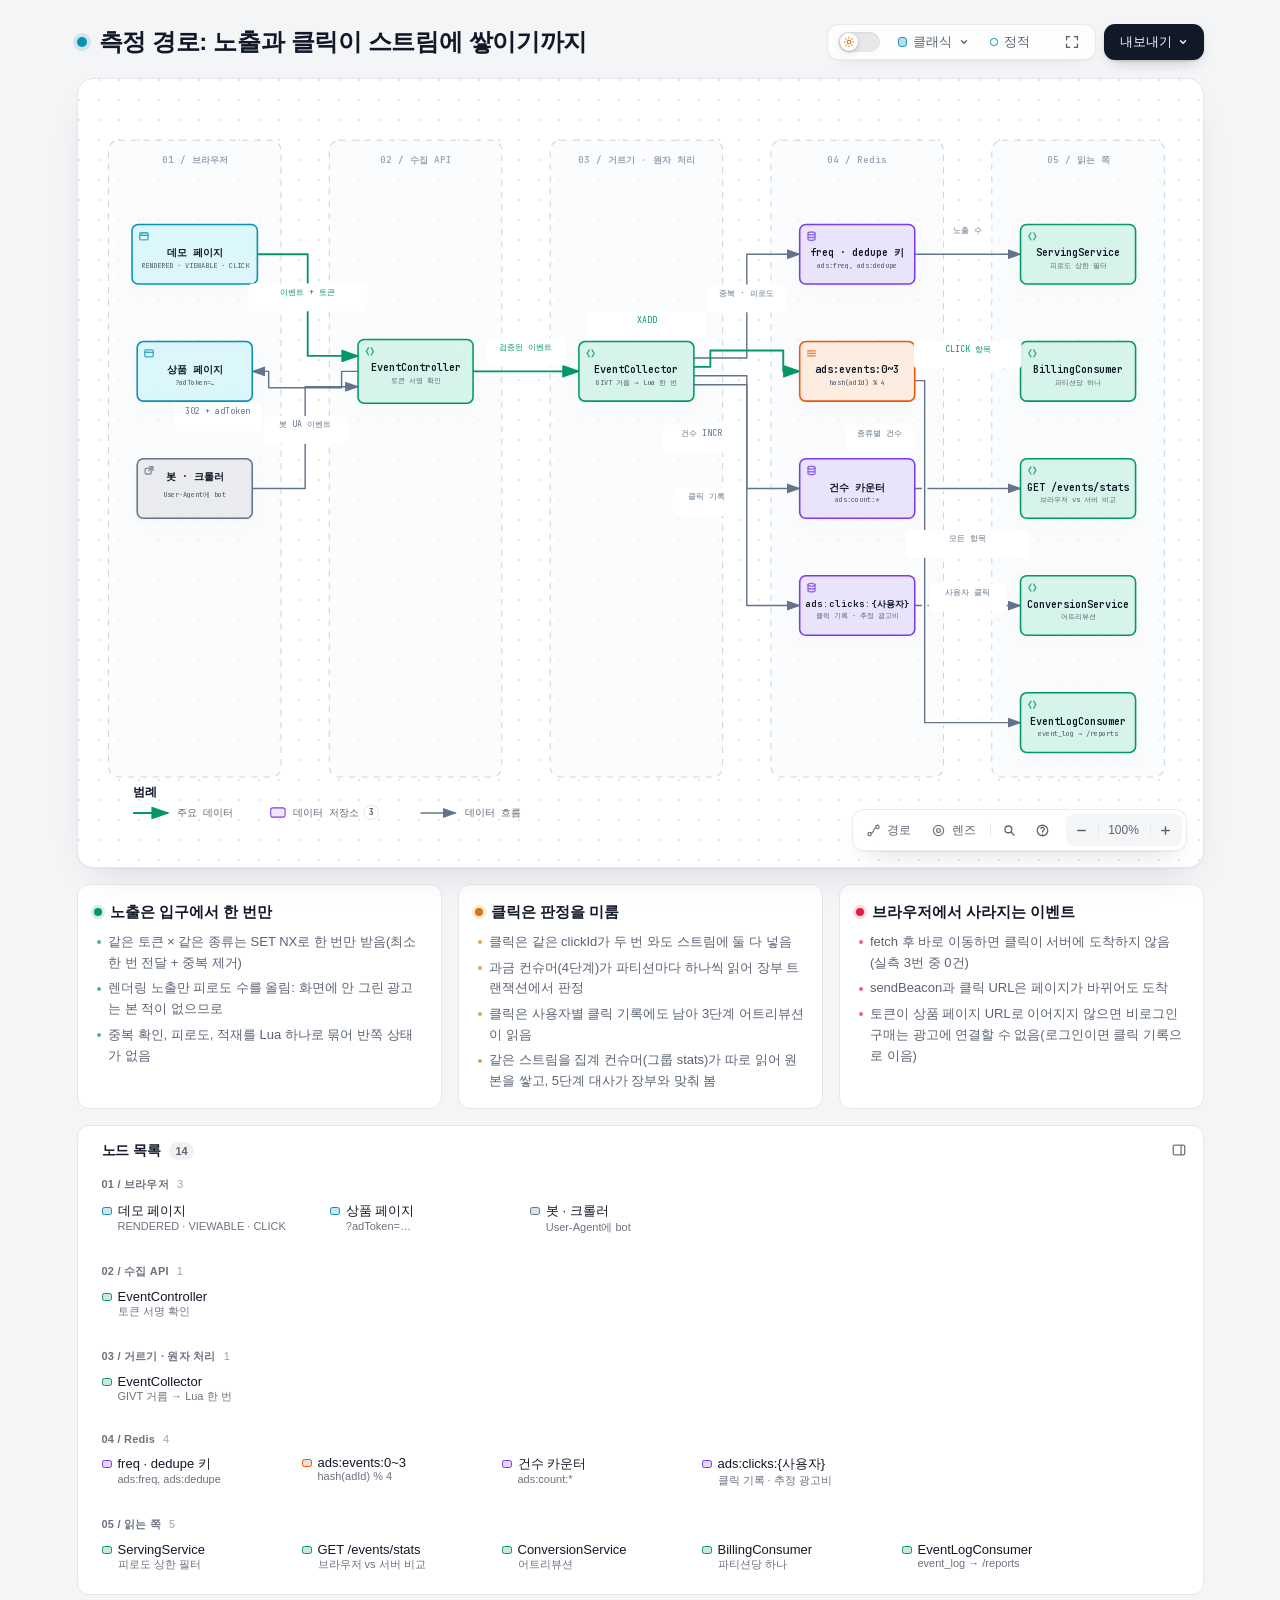
==== commit 31531bf0: "docs(diagrams): 측정 데이터 흐름에 집계 컨슈머(그룹 stats) 반영 - EventLogConsumer(event_log → /reports)와 스트림 → 집계 흐름" ====
--- a/docs/diagrams/measurement.html
+++ b/docs/diagrams/measurement.html
@@ -5197,12 +5197,12 @@
       </div>
     </div>
 
-    <script id="archify-source-evidence-data" type="application/json">{"schemaVersion":1,"verified":true,"repository":{"url":"https://github.com/yskkkkkk/ads_server","revision":"1113930cb7b62674aebf665e075757e6156ce7bf","shortRevision":"1113930","label":"yskkkkkk/ads_server","href":"https://github.com/yskkkkkk/ads_server/tree/1113930cb7b62674aebf665e075757e6156ce7bf"},"referenceCount":17,"nodes":{"page":[{"path":"src/main/resources/static/demo/demo.js","line":43,"endLine":77,"label":"노출 두 종류","href":"https://github.com/yskkkkkk/ads_server/blob/1113930cb7b62674aebf665e075757e6156ce7bf/src/main/resources/static/demo/demo.js#L43-L77"},{"path":"src/main/resources/static/demo/demo.js","line":84,"endLine":100,"label":"클릭 세 방식","href":"https://github.com/yskkkkkk/ads_server/blob/1113930cb7b62674aebf665e075757e6156ce7bf/src/main/resources/static/demo/demo.js#L84-L100"}],"product":[{"path":"src/main/resources/static/demo/product.html","line":48,"endLine":56,"label":"토큰 읽기","href":"https://github.com/yskkkkkk/ads_server/blob/1113930cb7b62674aebf665e075757e6156ce7bf/src/main/resources/static/demo/product.html#L48-L56"}],"controller":[{"path":"src/main/java/ads/event/EventController.java","line":48,"endLine":63,"label":"POST /events/impression","href":"https://github.com/yskkkkkk/ads_server/blob/1113930cb7b62674aebf665e075757e6156ce7bf/src/main/java/ads/event/EventController.java#L48-L63"},{"path":"src/main/java/ads/event/EventController.java","line":65,"endLine":79,"label":"POST /events/click","href":"https://github.com/yskkkkkk/ads_server/blob/1113930cb7b62674aebf665e075757e6156ce7bf/src/main/java/ads/event/EventController.java#L65-L79"},{"path":"src/main/java/ads/event/EventController.java","line":81,"endLine":98,"label":"GET /events/click 302","href":"https://github.com/yskkkkkk/ads_server/blob/1113930cb7b62674aebf665e075757e6156ce7bf/src/main/java/ads/event/EventController.java#L81-L98"}],"collector":[{"path":"src/main/java/ads/event/EventCollector.java","line":64,"endLine":109,"label":"collect()","href":"https://github.com/yskkkkkk/ads_server/blob/1113930cb7b62674aebf665e075757e6156ce7bf/src/main/java/ads/event/EventCollector.java#L64-L109"},{"path":"src/main/java/ads/event/BotFilter.java","line":29,"endLine":31,"label":"isGivt()","href":"https://github.com/yskkkkkk/ads_server/blob/1113930cb7b62674aebf665e075757e6156ce7bf/src/main/java/ads/event/BotFilter.java#L29-L31"},{"path":"src/main/resources/scripts/collect_event.lua","line":1,"endLine":40,"label":"collect_event.lua","href":"https://github.com/yskkkkkk/ads_server/blob/1113930cb7b62674aebf665e075757e6156ce7bf/src/main/resources/scripts/collect_event.lua#L1-L40"}],"keys":[{"path":"src/main/resources/scripts/collect_event.lua","line":15,"endLine":27,"label":"중복 확인, 피로도","href":"https://github.com/yskkkkkk/ads_server/blob/1113930cb7b62674aebf665e075757e6156ce7bf/src/main/resources/scripts/collect_event.lua#L15-L27"}],"streams":[{"path":"src/main/java/ads/common/Partitions.java","line":25,"endLine":36,"label":"Partitions","href":"https://github.com/yskkkkkk/ads_server/blob/1113930cb7b62674aebf665e075757e6156ce7bf/src/main/java/ads/common/Partitions.java#L25-L36"}],"counters":[{"path":"src/main/java/ads/event/EventCollector.java","line":116,"endLine":135,"label":"stats()","href":"https://github.com/yskkkkkk/ads_server/blob/1113930cb7b62674aebf665e075757e6156ce7bf/src/main/java/ads/event/EventCollector.java#L116-L135"}],"serving":[{"path":"src/main/java/ads/serving/CandidateFilter.java","line":50,"endLine":51,"label":"FREQUENCY_CAP","href":"https://github.com/yskkkkkk/ads_server/blob/1113930cb7b62674aebf665e075757e6156ce7bf/src/main/java/ads/serving/CandidateFilter.java#L50-L51"}],"stats":[{"path":"src/main/java/ads/event/EventController.java","line":100,"endLine":103,"label":"stats","href":"https://github.com/yskkkkkk/ads_server/blob/1113930cb7b62674aebf665e075757e6156ce7bf/src/main/java/ads/event/EventController.java#L100-L103"}],"clicks":[{"path":"src/main/resources/scripts/collect_event.lua","line":29,"endLine":36,"label":"클릭 기록","href":"https://github.com/yskkkkkk/ads_server/blob/1113930cb7b62674aebf665e075757e6156ce7bf/src/main/resources/scripts/collect_event.lua#L29-L36"}],"conversion":[{"path":"src/main/java/ads/conversion/ConversionService.java","line":100,"endLine":116,"label":"clickHistory()","href":"https://github.com/yskkkkkk/ads_server/blob/1113930cb7b62674aebf665e075757e6156ce7bf/src/main/java/ads/conversion/ConversionService.java#L100-L116"}],"billing":[{"path":"src/main/java/ads/billing/BillingConsumer.java","line":94,"endLine":116,"label":"pollOnce()","href":"https://github.com/yskkkkkk/ads_server/blob/1113930cb7b62674aebf665e075757e6156ce7bf/src/main/java/ads/billing/BillingConsumer.java#L94-L116"}]}}</script>
+    <script id="archify-source-evidence-data" type="application/json">{"schemaVersion":1,"verified":true,"repository":{"url":"https://github.com/yskkkkkk/ads_server","revision":"764741f63da61e7d59c4b8afe25f643ce4335c8c","shortRevision":"764741f","label":"yskkkkkk/ads_server","href":"https://github.com/yskkkkkk/ads_server/tree/764741f63da61e7d59c4b8afe25f643ce4335c8c"},"referenceCount":18,"nodes":{"page":[{"path":"src/main/resources/static/demo/demo.js","line":43,"endLine":77,"label":"노출 두 종류","href":"https://github.com/yskkkkkk/ads_server/blob/764741f63da61e7d59c4b8afe25f643ce4335c8c/src/main/resources/static/demo/demo.js#L43-L77"},{"path":"src/main/resources/static/demo/demo.js","line":84,"endLine":100,"label":"클릭 세 방식","href":"https://github.com/yskkkkkk/ads_server/blob/764741f63da61e7d59c4b8afe25f643ce4335c8c/src/main/resources/static/demo/demo.js#L84-L100"}],"product":[{"path":"src/main/resources/static/demo/product.html","line":48,"endLine":56,"label":"토큰 읽기","href":"https://github.com/yskkkkkk/ads_server/blob/764741f63da61e7d59c4b8afe25f643ce4335c8c/src/main/resources/static/demo/product.html#L48-L56"}],"controller":[{"path":"src/main/java/ads/event/EventController.java","line":48,"endLine":63,"label":"POST /events/impression","href":"https://github.com/yskkkkkk/ads_server/blob/764741f63da61e7d59c4b8afe25f643ce4335c8c/src/main/java/ads/event/EventController.java#L48-L63"},{"path":"src/main/java/ads/event/EventController.java","line":65,"endLine":79,"label":"POST /events/click","href":"https://github.com/yskkkkkk/ads_server/blob/764741f63da61e7d59c4b8afe25f643ce4335c8c/src/main/java/ads/event/EventController.java#L65-L79"},{"path":"src/main/java/ads/event/EventController.java","line":81,"endLine":98,"label":"GET /events/click 302","href":"https://github.com/yskkkkkk/ads_server/blob/764741f63da61e7d59c4b8afe25f643ce4335c8c/src/main/java/ads/event/EventController.java#L81-L98"}],"collector":[{"path":"src/main/java/ads/event/EventCollector.java","line":64,"endLine":109,"label":"collect()","href":"https://github.com/yskkkkkk/ads_server/blob/764741f63da61e7d59c4b8afe25f643ce4335c8c/src/main/java/ads/event/EventCollector.java#L64-L109"},{"path":"src/main/java/ads/event/BotFilter.java","line":29,"endLine":31,"label":"isGivt()","href":"https://github.com/yskkkkkk/ads_server/blob/764741f63da61e7d59c4b8afe25f643ce4335c8c/src/main/java/ads/event/BotFilter.java#L29-L31"},{"path":"src/main/resources/scripts/collect_event.lua","line":1,"endLine":40,"label":"collect_event.lua","href":"https://github.com/yskkkkkk/ads_server/blob/764741f63da61e7d59c4b8afe25f643ce4335c8c/src/main/resources/scripts/collect_event.lua#L1-L40"}],"keys":[{"path":"src/main/resources/scripts/collect_event.lua","line":15,"endLine":27,"label":"중복 확인, 피로도","href":"https://github.com/yskkkkkk/ads_server/blob/764741f63da61e7d59c4b8afe25f643ce4335c8c/src/main/resources/scripts/collect_event.lua#L15-L27"}],"streams":[{"path":"src/main/java/ads/common/Partitions.java","line":25,"endLine":36,"label":"Partitions","href":"https://github.com/yskkkkkk/ads_server/blob/764741f63da61e7d59c4b8afe25f643ce4335c8c/src/main/java/ads/common/Partitions.java#L25-L36"}],"counters":[{"path":"src/main/java/ads/event/EventCollector.java","line":116,"endLine":135,"label":"stats()","href":"https://github.com/yskkkkkk/ads_server/blob/764741f63da61e7d59c4b8afe25f643ce4335c8c/src/main/java/ads/event/EventCollector.java#L116-L135"}],"serving":[{"path":"src/main/java/ads/serving/CandidateFilter.java","line":50,"endLine":51,"label":"FREQUENCY_CAP","href":"https://github.com/yskkkkkk/ads_server/blob/764741f63da61e7d59c4b8afe25f643ce4335c8c/src/main/java/ads/serving/CandidateFilter.java#L50-L51"}],"stats":[{"path":"src/main/java/ads/event/EventController.java","line":100,"endLine":103,"label":"stats","href":"https://github.com/yskkkkkk/ads_server/blob/764741f63da61e7d59c4b8afe25f643ce4335c8c/src/main/java/ads/event/EventController.java#L100-L103"}],"clicks":[{"path":"src/main/resources/scripts/collect_event.lua","line":29,"endLine":36,"label":"클릭 기록","href":"https://github.com/yskkkkkk/ads_server/blob/764741f63da61e7d59c4b8afe25f643ce4335c8c/src/main/resources/scripts/collect_event.lua#L29-L36"}],"conversion":[{"path":"src/main/java/ads/conversion/ConversionService.java","line":100,"endLine":116,"label":"clickHistory()","href":"https://github.com/yskkkkkk/ads_server/blob/764741f63da61e7d59c4b8afe25f643ce4335c8c/src/main/java/ads/conversion/ConversionService.java#L100-L116"}],"billing":[{"path":"src/main/java/ads/billing/BillingConsumer.java","line":80,"endLine":89,"label":"pollOnce()","href":"https://github.com/yskkkkkk/ads_server/blob/764741f63da61e7d59c4b8afe25f643ce4335c8c/src/main/java/ads/billing/BillingConsumer.java#L80-L89"}],"eventlog":[{"path":"src/main/java/ads/reconcile/EventLogConsumer.java","line":75,"endLine":93,"label":"pollOnce()","href":"https://github.com/yskkkkkk/ads_server/blob/764741f63da61e7d59c4b8afe25f643ce4335c8c/src/main/java/ads/reconcile/EventLogConsumer.java#L75-L93"}]}}</script>
     <script id="archify-i18n-data" type="application/json">{"locale":"ko","messages":{"viewer.kind.frontend":"프런트엔드","viewer.kind.backend":"백엔드","viewer.kind.database":"데이터베이스","viewer.kind.cloud":"클라우드","viewer.kind.security":"보안","viewer.kind.messagebus":"메시지 버스","viewer.kind.external":"외부","viewer.kind.neutral":"중립","viewer.kind.node":"노드","viewer.kind.start":"시작","viewer.kind.active":"활성","viewer.kind.waiting":"대기","viewer.kind.decision":"판단","viewer.kind.success":"성공","viewer.kind.failure":"실패","viewer.toolbar.actions":"다이어그램 동작","viewer.theme.toggle.title":"테마 전환 (T)","viewer.theme.toggle":"색상 테마 전환","viewer.theme.dark":"다크","viewer.theme.light":"라이트","viewer.preset.choose.title":"시각 스타일 선택 (S로 순환)","viewer.preset.choose":"시각 스타일 선택","viewer.preset.style":"스타일","viewer.preset.menu":"시각 스타일","viewer.preset.identity":"시각적 정체성","viewer.preset.cycles":"S로 순환","viewer.preset.classic":"클래식","viewer.preset.classic.short":"클래식","viewer.preset.classic.hint":"안정적인 기술 기본 스타일","viewer.preset.flow":"시그널 플로우","viewer.preset.flow.short":"플로우","viewer.preset.flow.hint":"동적 흐름을 강조하는 프레젠테이션","viewer.preset.blueprint":"블루프린트","viewer.preset.blueprint.hint":"엔지니어링 리뷰용","viewer.preset.editorial":"에디토리얼","viewer.preset.editorial.hint":"발행 및 출시 노트에 적합","viewer.preset.badge.signalFlow":"시그널 플로우","viewer.preset.badge.blueprint":"블루프린트 / 개정 01","viewer.preset.badge.editorial":"에디토리얼 / 현장 노트","viewer.preset.badge.editorialPlate":"ARCHIFY / 도판 04","viewer.preset.current":"현재 시각 스타일: {style}. 시각 스타일 선택","viewer.motion.live":"동적","viewer.motion.still":"정적","viewer.motion.pause":"동작 일시정지","viewer.motion.resume":"동작 재개","viewer.motion.reduced":"동작 최소화 설정으로 인해 동작이 일시정지되었습니다","viewer.motion.hidden":"페이지가 보이지 않는 동안 동작이 일시정지되었습니다","viewer.motion.yielding":"동작 일시정지; 현재 {owner}에 양보 중","viewer.motion.yielding.title":"실시간 미리보기 활성화 · {owner}에 양보 중","viewer.owner.route":"경로 탐색","viewer.owner.lens":"시맨틱 렌즈","viewer.owner.relationship":"관계 미리보기","viewer.owner.intent":"의도 추적","viewer.owner.focus":"시맨틱 포커스","viewer.owner.legend":"범례 미리보기","viewer.owner.reader":"읽는 이의 상호작용","viewer.present.enter":"프레젠테이션 모드 진입","viewer.present.enter.title":"프레젠테이션 모드 (F)","viewer.present.exit":"프레젠테이션 모드 종료","viewer.present.exit.title":"프레젠테이션 모드 종료 (F 또는 Escape)","viewer.present.present":"프레젠테이션","viewer.present.exit.label":"종료","viewer.export.button":"내보내기","viewer.export.button.title":"다이어그램 내보내기 (E)","viewer.export.diagram":"다이어그램 내보내기","viewer.export.menu":"내보내기","viewer.export.subtitle":"가볍고 깔끔한 출력물","viewer.export.share":"공유","viewer.export.shareCard":"공유 카드","viewer.export.routeShareCard":"경로 공유 카드","viewer.export.reachShareCard":"도달범위 공유 카드","viewer.export.copyDiagram":"다이어그램 복사","viewer.export.clipboardPng":"PNG를 클립보드로","viewer.export.raster":"래스터 이미지","viewer.export.image":"이미지","viewer.export.lossless":"무손실 이미지","viewer.export.compact":"압축 이미지","viewer.export.modern":"최신 이미지 포맷","viewer.export.vectorMotion":"벡터 및 동작","viewer.export.vectorMotion.heading":"벡터 및 동작","viewer.export.editable":"편집 가능한 벡터","viewer.export.svg.auto":"SVG · 자동","viewer.export.svg.auto.hint":"호스트 테마에 맞춤","viewer.export.svg.light":"SVG · 라이트","viewer.export.svg.light.hint":"항상 라이트 테마","viewer.export.svg.dark":"SVG · 다크","viewer.export.svg.dark.hint":"항상 다크 테마","viewer.export.motion6s":"6초 동작","viewer.export.unsupported":"이 브라우저에서 지원하지 않습니다","viewer.export.clipboardUnsupported":"이 브라우저는 이미지 클립보드 쓰기를 지원하지 않습니다","viewer.export.clipboardUnsupported.short":"이 브라우저는 이미지 클립보드 쓰기를 지원하지 않습니다.","viewer.export.motionUnavailable":"이 브라우저에서는 동작을 캡처할 수 없습니다","viewer.export.webmUnavailable":"이 브라우저에서는 WebM을 사용할 수 없습니다","viewer.export.failed":"내보내기 실패: {message}","viewer.export.unknownVariant":"알 수 없는 공유 카드 유형: {variant}","viewer.export.routeRequired":"경로 공유 카드를 내보내려면 먼저 경로를 추적하세요","viewer.export.reachRequired":"도달범위 공유 카드를 내보내려면 먼저 편집된 도달범위를 추적하세요","viewer.export.unknown":"알 수 없음","viewer.export.routeFailed":"경로 공유 카드 내보내기 실패: {message}","viewer.export.reachFailed":"도달범위 공유 카드 내보내기 실패: {message}","viewer.export.copyFailed":"복사 실패: {message}","viewer.export.copiedPng":"PNG를 클립보드에 복사했습니다","viewer.export.downloadedRoute":"경로 공유 카드를 다운로드했습니다","viewer.export.downloadedReach":"도달범위 공유 카드를 다운로드했습니다","viewer.export.downloadedWebm":"WebM을 다운로드했습니다","viewer.export.recording":"6초 분량 동작을 녹화 중…","viewer.export.card.routeSummary.one":"경로: {source} → {target} · 방향성 홉 {count}개","viewer.export.card.routeSummary.other":"경로: {source} → {target} · 방향성 홉 {count}개","viewer.export.card.reachSummary":"{origin}에서 시작한 편집된 {direction} · {nodes} · {links} · 최대 {hops}","viewer.export.card.node.one":"노드 {count}개","viewer.export.card.node.other":"노드 {count}개","viewer.export.card.link.one":"연결 {count}개","viewer.export.card.link.other":"연결 {count}개","viewer.export.card.hop.one":"홉 {count}개","viewer.export.card.hop.other":"홉 {count}개","viewer.export.card.routeBadge":"ARCHIFY · 경로 · {hops}","viewer.export.card.reachBadge":"ARCHIFY · {direction} 도달범위","viewer.export.direction.upstream":"업스트림","viewer.export.direction.downstream":"다운스트림","viewer.export.error.canvasUnavailable":"{label}에 캔버스를 사용할 수 없습니다","viewer.export.error.contextUnavailable":"{label}에 2D 캔버스 컨텍스트를 만들 수 없습니다","viewer.export.error.toBlobUnavailable":"{label}에서 canvas.toBlob을 사용할 수 없습니다","viewer.export.error.toBlobNull":"{label}의 canvas.toBlob이 데이터를 반환하지 않았습니다","viewer.export.error.variantsCombined":"공유 카드 유형을 함께 조합할 수 없습니다","viewer.export.error.viewerState":"공유 카드 내보내기가 임시 뷰어 상태를 제거하지 못했습니다","viewer.export.error.routeState":"경로 카드 내보내기가 해석된 경로를 안전하게 보존하지 못했습니다","viewer.export.error.reachState":"도달범위 카드 내보내기가 편집된 도달범위를 안전하게 보존하지 못했습니다","viewer.export.error.webmRequirements":"WebM 동작 내보내기는 추적 애니메이션과 브라우저의 MediaRecorder 지원이 필요합니다","viewer.export.error.mediaRecorder":"MediaRecorder 실패","viewer.export.error.emptyWebm":"MediaRecorder가 빈 WebM을 생성했습니다","viewer.export.error.webmBackground":"WebM 내보내기용 SVG 배경을 불러오지 못했습니다","viewer.guide.title":"이 시스템 살펴보기","viewer.focus.selectedNodes":"선택한 노드 {count}개","viewer.guide.eyebrow":"다이어그램 가이드","viewer.guide.close":"다이어그램 가이드 닫기","viewer.guide.inspecting":"컴파일된 시맨틱 구조 검사 중","viewer.guide.actions":"다이어그램 탐색 동작","viewer.guide.find":"아무 노드나 찾기","viewer.guide.find.hint":"라벨, 역할, 유형, 고정 ID로 검색합니다.","viewer.guide.route":"경로 추적","viewer.guide.route.aria":"방향성 경로 추적","viewer.guide.route.hint":"두 시맨틱 노드가 편집된 방향으로 어떻게 연결되는지 확인합니다.","viewer.guide.map":"전체 시스템 보기","viewer.guide.map.hint":"실시간 뷰포트와 고정 노드가 있는 시맨틱 레이더를 엽니다.","viewer.guide.lens":"시맨틱 유형 비교","viewer.guide.lens.hint":"역할 수를 세고, 트래픽을 표시하고, 직접 편집된 연결을 비교합니다.","viewer.guide.present":"프레젠테이션 모드 진입","viewer.guide.present.hint":"내보내기는 그대로 두고 실시간 다이어그램에 뷰포트 전체를 할애합니다.","viewer.guide.shortcuts":"추가 키보드 단축키","viewer.guide.shortcut.export":"내보내기","viewer.guide.shortcut.theme":"테마","viewer.guide.shortcut.style":"스타일","viewer.guide.shortcut.reset":"초기화","viewer.guide.shortcut.zoomIn":"확대","viewer.guide.shortcut.zoomOut":"축소","viewer.guide.shortcut.close":"닫기","viewer.guide.credit":"Archify가 유용했다면 GitHub에 Star를 남겨 주세요","viewer.guide.star":"Star","viewer.guide.facts":"{nodes} · {relationships}","viewer.guide.fact.node.one":"시맨틱 노드 {count}개","viewer.guide.fact.node.other":"시맨틱 노드 {count}개","viewer.guide.fact.relationship.one":"관계 {count}개","viewer.guide.fact.relationship.other":"관계 {count}개","viewer.guide.open":"다이어그램 가이드 열기","viewer.finder.title":"노드 찾기","viewer.finder.close":"노드 찾기 닫기","viewer.finder.placeholder":"라벨 또는 ID로 검색","viewer.finder.search":"다이어그램 노드 검색","viewer.finder.results":"다이어그램 노드","viewer.finder.empty":"일치하는 노드가 없습니다","viewer.finder.result.focus":"{label} 포커스","viewer.finder.result.routeStart":"{label}을(를) 경로 시작점으로 선택","viewer.finder.result.routeTarget":"{label}을(를) 경로 도착점으로 선택, {links}","viewer.finder.status.empty":"일치하는 노드가 없습니다","viewer.finder.status.count.one":"일치하는 노드 {count}개","viewer.finder.status.count.other":"일치하는 노드 {count}개","viewer.finder.noun.nodes":"노드","viewer.finder.link.one":"연결 {count}개","viewer.finder.link.other":"연결 {count}개","viewer.finder.result.focus.one":"{label} 포커스, 관련 연결 {count}개","viewer.finder.result.focus.other":"{label} 포커스, 관련 연결 {count}개","viewer.finder.status.filtered":"{noun} {available}개 중 {visible}개","viewer.finder.status.all":"{noun} {available}개","viewer.passport.eyebrow":"시맨틱 패스포트","viewer.passport.metadata":"노드 메타데이터","viewer.passport.evidence":"검증된 소스 근거","viewer.passport.verified":"검증된 소스","viewer.passport.verificationScope":"고정된 리비전 기준 로컬 Git으로 검증했습니다. 원격 접근 권한은 확인하지 않았습니다.","viewer.passport.reach":"편집된 도달범위","viewer.passport.reach.trace":"편집된 도달가능성 추적","viewer.passport.upstream":"업스트림","viewer.passport.downstream":"다운스트림","viewer.passport.upstream.trace":"업스트림 편집 도달가능성 추적","viewer.passport.downstream.trace":"다운스트림 편집 도달가능성 추적","viewer.passport.close":"시맨틱 패스포트 닫기","viewer.passport.move":"의미 정보 패널 이동. 드래그하거나 화살표 키를 사용하고, Home 키로 초기화하세요.","viewer.passport.copy":"링크 복사","viewer.passport.copy.focus":"포커스된 노드의 링크 복사","viewer.passport.relations":"관계","viewer.passport.relations.show":"연결된 관계 표시","viewer.passport.relations.hide":"연결된 관계 숨기기","viewer.passport.relations.list":"연결된 관계","viewer.passport.copyRelation":"관계 복사","viewer.passport.copyNode":"노드 복사","viewer.passport.copyPinned":"고정된 관계의 링크 복사","viewer.passport.copySource":"소스 노드의 링크 복사","viewer.passport.copy.focused.success":"포커스된 노드 링크를 복사했습니다","viewer.passport.copy.pinned.success":"고정된 관계 링크를 복사했습니다","viewer.passport.copy.focused.failed":"포커스된 노드 링크를 복사할 수 없습니다","viewer.passport.copy.pinned.failed":"고정된 관계 링크를 복사할 수 없습니다","viewer.passport.relationship.none":"연결된 관계가 없습니다","viewer.passport.relationship.count.one":"관계 {count}개","viewer.passport.relationship.count.other":"관계 {count}개","viewer.passport.relationship.show.one":"연결된 관계 {count}개 표시","viewer.passport.relationship.show.other":"연결된 관계 {count}개 표시","viewer.passport.relationship.summary":"출향 {out}개 · 입향 {in}개{loops}","viewer.passport.relationship.loops":" · 자기순환 {count}개","viewer.passport.relationship.explorer":"직접 관계 탐색기","viewer.passport.relationship.help":"방향키로 관계를 탐색하세요. Enter 또는 Space로 상세정보를 고정하고, Escape로 지웁니다.","viewer.passport.relationship.loopsBack":"되돌아옴","viewer.passport.relationship.connectsTo":"연결 대상","viewer.passport.relationship.connectsFrom":"연결 출처","viewer.passport.relationship.pinned":"고정된 관계 · {from} → {to} · {label}","viewer.passport.relationship.inspect":"{total}개 중 {index}번 관계 검사: {from}에서 {to}로, {label}. Enter로 상세정보 확인.","viewer.passport.relationship.group.out":"출향","viewer.passport.relationship.group.in":"입향","viewer.passport.relationship.group.loop":"자기순환","viewer.passport.relationship.row":"{group}: {relationship}, {neighbor}","viewer.passport.relationship.direction.out":"출 →","viewer.passport.relationship.direction.in":"← 입","viewer.passport.relationship.direction.loop":"순환","viewer.passport.sourceCount.one":"검증된 소스 참조 {count}개","viewer.passport.sourceCount.other":"검증된 소스 참조 {count}개","viewer.passport.repository.open":"검증된 저장소 리비전 {revision} 열기","viewer.passport.source.open":"리비전 {revision}의 검증된 소스 {path} 열기","viewer.passport.source.openLink":"열기 ↗","viewer.passport.reach.upstream.one":"업스트림 편집 노드 {count}개 추적","viewer.passport.reach.upstream.other":"업스트림 편집 노드 {count}개 추적","viewer.passport.reach.downstream.one":"다운스트림 편집 노드 {count}개 추적","viewer.passport.reach.downstream.other":"다운스트림 편집 노드 {count}개 추적","viewer.passport.reach.noUpstream":"업스트림 편집 노드가 없습니다","viewer.passport.reach.noDownstream":"다운스트림 편집 노드가 없습니다","viewer.passport.reach.status":"{direction} · 노드 {nodes}개 · 연결 {links}개 · 최대 {hops}홉","viewer.route.eyebrow":"경로 탐색","viewer.route.start":"시작 노드 선택","viewer.route.start.find":"시작점 찾기","viewer.route.start.find.aria":"경로 시작점 찾기","viewer.route.copy":"링크 복사","viewer.route.copy.aria":"추적된 경로의 링크 복사","viewer.route.clear":"지우기","viewer.route.clear.aria":"경로 탐색 지우기","viewer.route.traced":"추적된 경로","viewer.route.pickTwo":"다이어그램에서 시맨틱 노드 두 개를 선택하세요","viewer.route.pickOne":"다이어그램에서 시맨틱 노드 하나를 선택하세요","viewer.route.controls":"경로 이동 제어","viewer.route.previous":"이전 경로 위치","viewer.route.play":"경로 이동 재생","viewer.route.pause":"경로 이동 일시정지","viewer.route.replay":"경로 이동 다시 재생","viewer.route.next":"다음 경로 위치","viewer.route.journey":"이동 경로","viewer.route.pause.label":"일시정지","viewer.route.replay.label":"다시 재생","viewer.route.overview":"개요","viewer.route.overview.aria":"전체 경로 개요 표시","viewer.route.instructions":"출발지를 먼저 선택한 뒤 도착지를 선택하세요. 방향이 중요합니다.","viewer.route.destination":"{label}에서 출발할 도착지 선택","viewer.route.destination.find":"도착지 찾기","viewer.route.destination.find.aria":"도달 가능한 경로 도착지 찾기","viewer.route.differentDestination":"다른 도착지 선택","viewer.route.distinct":"경로에는 서로 다른 시맨틱 노드 두 개가 필요합니다.","viewer.route.unreachable":"{label}(으)로 가는 방향성 경로가 없습니다","viewer.route.unreachable.detail":"{source}에서 {target}에 도달할 수 없습니다. 강조 표시된 도착지를 선택하세요.","viewer.route.start.instructions":"출발지를 선택하세요. 다음 단계에서는 방향성으로 도달 가능한 도착지만 표시됩니다.","viewer.route.copy.success":"추적된 경로 링크를 복사했습니다","viewer.route.copy.failed":"경로 링크를 복사할 수 없습니다","viewer.route.position":"경로 위치 {total}개 중 {index}번: {label}","viewer.route.step":"{total}단계 중 {index}단계 · {phase} · {label}","viewer.route.motionRequired":"자동 이동에는 동적 모드가 필요합니다","viewer.route.trigger.clear":"추적된 경로 지우기","viewer.route.overview.status":"{nodes} · {hops} · 최단 편집 경로","viewer.route.overview.node.one":"노드 {count}개","viewer.route.overview.node.other":"노드 {count}개","viewer.route.overview.hop.one":"방향성 홉 {count}개","viewer.route.overview.hop.other":"방향성 홉 {count}개","viewer.route.phase.playing":"재생 중","viewer.route.phase.complete":"완료됨","viewer.route.phase.inspecting":"검사 중","viewer.route.destination.count.one":"방향성 도착지 {count}개 사용 가능. 강조 표시된 노드를 선택하세요.","viewer.route.destination.count.other":"방향성 도착지 {count}개 사용 가능. 강조 표시된 노드를 선택하세요.","viewer.route.noOutgoing":"여기서 시작하는 출향 경로가 없습니다. 지우고 다른 출발지를 선택하세요.","viewer.route.result.title":"{source}에서 {target}까지","viewer.route.finder.source.title":"경로 시작점 선택","viewer.route.finder.source.placeholder":"경로 출발지 검색","viewer.route.finder.source.empty":"일치하는 경로 출발지가 없습니다","viewer.route.finder.source.results":"경로를 시작할 수 있는 노드","viewer.route.finder.source.noun":"경로 출발지","viewer.route.finder.source.badge":"시작","viewer.route.finder.target.title":"{label}에서 출발할 도착지","viewer.route.finder.target.placeholder":"도달 가능한 도착지 검색","viewer.route.finder.target.empty":"일치하는 도달 가능한 도착지가 없습니다","viewer.route.finder.target.results":"도달 가능한 경로 도착지","viewer.route.finder.target.noun":"도달 가능한 도착지","viewer.route.hop.one":"홉 {count}개","viewer.route.hop.other":"홉 {count}개","viewer.lens.eyebrow":"시맨틱 렌즈","viewer.lens.title":"시스템 역할 비교","viewer.lens.close":"시맨틱 렌즈 닫기","viewer.lens.instruction":"시맨틱 유형을 최대 두 개까지 선택하세요. 하나를 선택하면 실제 트래픽을 표시하고, 두 개를 선택하면 직접 편집된 관계만 비교합니다.","viewer.lens.kinds":"시맨틱 유형","viewer.lens.choose":"유형을 선택해 해당 노드와 연결된 관계를 확인하세요.","viewer.lens.copy":"시맨틱 렌즈 링크 복사","viewer.lens.clear":"시맨틱 렌즈 지우기","viewer.lens.open":"시맨틱 렌즈 열기","viewer.lens.openActive":"활성 시맨틱 렌즈 열기","viewer.lens.legend":"시맨틱 범례","viewer.lens.legend.inspect.one":"{label} 검사, 노드 {count}개","viewer.lens.legend.inspect.other":"{label} 검사, 노드 {count}개","viewer.lens.kind.count.one":"{label}, 노드 {count}개","viewer.lens.kind.count.other":"{label}, 노드 {count}개","viewer.lens.compare.one":"{first} → {second}: {forward} · {second} → {first}: {reverse} · 직접 관계 {count}개","viewer.lens.compare.other":"{first} → {second}: {forward} · {second} → {first}: {reverse} · 직접 관계 {count}개","viewer.lens.single":"{nodes} · {relationships} · 연결된 주변 노드는 계속 표시됩니다","viewer.lens.node.one":"{label} 노드 {count}개","viewer.lens.node.other":"{label} 노드 {count}개","viewer.lens.relationship.one":"연결된 관계 {count}개","viewer.lens.relationship.other":"연결된 관계 {count}개","viewer.radar.title":"시맨틱 레이더","viewer.radar.building":"개요 구성 중","viewer.radar.openFull":"전체 시맨틱 레이더 열기","viewer.radar.open":"레이더 열기","viewer.radar.close":"시맨틱 레이더 닫기","viewer.radar.surface":"다이어그램 개요입니다. 노드를 클릭해 포커스하거나 방향키로 이동하세요.","viewer.radar.click":"노드 클릭","viewer.radar.drag":"드래그로 이동","viewer.radar.space":"시맨틱 레이더를 표시하려면 지도 공간이 더 필요합니다.","viewer.radar.nodes":"시맨틱 다이어그램 레이더 노드","viewer.radar.focus":"시맨틱 레이더에서 {label} 포커스","viewer.radar.status":"노드 {count}개 · {viewport}","viewer.radar.fullMap":"노드 {count}개 · 전체 지도","viewer.radar.compacted":"시맨틱 패스포트나 지도 컨트롤을 가리지 않도록 레이더를 축소했습니다.","viewer.radar.cancelWaiting":"지도 공간 확보를 기다리는 시맨틱 레이더 취소","viewer.radar.needsSpace":"시맨틱 레이더를 표시하려면 지도 공간이 더 필요합니다","viewer.radar.viewport.full":"전체 지도","viewer.radar.viewport.width":"너비 {percent}%","viewer.radar.viewport.scale":"뷰포트 {percent}%","viewer.nav.controls":"다이어그램 보기 제어","viewer.nav.route":"방향성 경로 추적","viewer.nav.route.title":"경로 추적 (R)","viewer.nav.route.short":"경로","viewer.nav.radar":"시맨틱 레이더 열기","viewer.nav.radar.title":"시맨틱 레이더 (M)","viewer.nav.radar.short":"지도","viewer.nav.lens":"시맨틱 렌즈 열기","viewer.nav.lens.title":"시맨틱 렌즈 (L)","viewer.nav.lens.short":"렌즈","viewer.nav.find":"노드 찾기","viewer.nav.find.title":"노드 찾기 (/)","viewer.outline.title":"노드 목록","viewer.rail.show":"설명 및 목록","viewer.rail.controls":"측면 패널","viewer.rail.collapse":"측면 패널 접기","viewer.rail.bottom":"패널을 다이어그램 아래로 이동","viewer.rail.right":"패널을 다이어그램 옆으로 이동","viewer.nav.guide":"다이어그램 가이드 열기","viewer.nav.guide.title":"다이어그램 가이드 (?)","viewer.nav.zoomOut":"축소","viewer.nav.zoomOut.title":"축소 (-)","viewer.nav.reset":"다이어그램 보기 초기화","viewer.nav.reset.title":"보기 초기화 (0)","viewer.nav.read":"읽기","viewer.nav.zoomIn":"확대","viewer.nav.zoomIn.title":"확대 (+)","viewer.nav.camera":"{hint}. 다이어그램 보기 초기화","viewer.nav.camera.title":"{semantic}{hint} · 보기 초기화 (0)","viewer.nav.camera.semantic":"시맨틱 카메라 활성 · ","viewer.nav.level.map":"개요","viewer.nav.level.read":"읽기","viewer.nav.level.full":"전체","viewer.nav.level.auto":"자동","viewer.nav.detail.map":"확대하면 관계 라벨과 노드 컨텍스트가 표시됩니다","viewer.nav.detail.read":"다시 확대하면 태그와 주석이 표시됩니다","viewer.nav.detail.full":"다이어그램 전체 상세정보","viewer.intent.summary":"{label}. 출향 {out}개, 입향 {in}개{loops}. 연결 총 {total}개. Enter로 상세정보 확인.","viewer.intent.loops":", 자기순환 {count}개","viewer.common.copied":"복사됨","viewer.common.copyFailed":"복사 실패","viewer.common.copyLink":"링크 복사","viewer.common.clear":"지우기","viewer.common.close":"닫기"}}</script>
     <!-- Main Diagram -->
     <div class="diagram-container" data-detail-level="read"
          data-preset-badge-editorial-plate="ARCHIFY / 도판 04">
-      <svg viewBox="0 0 1068 626" data-reader-fit="intrinsic-height" role="img" lang="ko" aria-labelledby="archify-diagram-title archify-diagram-description" data-animation="trace" data-preset="classic" data-quality-profile="showcase" data-motion-choreography="stream">
+      <svg viewBox="0 0 1068 740" data-reader-fit="intrinsic-height" role="img" lang="ko" aria-labelledby="archify-diagram-title archify-diagram-description" data-animation="trace" data-preset="classic" data-quality-profile="showcase" data-motion-choreography="stream">
         <title id="archify-diagram-title">측정 경로: 노출과 클릭이 스트림에 쌓이기까지</title>
         <desc id="archify-diagram-description">Archify로 생성한 데이터플로우 다이어그램입니다.</desc>
         <!-- Definitions -->
@@ -5228,19 +5228,19 @@
         <rect width="100%" height="100%" fill="url(#grid)" />
 
         <!-- Data Stages -->
-        <rect data-graph-role="structural-frame" data-composition-frame-kind="stage" data-composition-frame-id="0" x="16" y="46" width="168" height="506" rx="10" class="c-lane" stroke-width="1"/>
+        <rect data-graph-role="structural-frame" data-composition-frame-kind="stage" data-composition-frame-id="0" x="16" y="46" width="168" height="620" rx="10" class="c-lane" stroke-width="1"/>
         <text x="100" y="68" class="t-dim" font-size="9" font-weight="600" text-anchor="middle">01 / 브라우저</text>
 
-        <rect data-graph-role="structural-frame" data-composition-frame-kind="stage" data-composition-frame-id="1" x="231" y="46" width="168" height="506" rx="10" class="c-lane" stroke-width="1"/>
+        <rect data-graph-role="structural-frame" data-composition-frame-kind="stage" data-composition-frame-id="1" x="231" y="46" width="168" height="620" rx="10" class="c-lane" stroke-width="1"/>
         <text x="315" y="68" class="t-dim" font-size="9" font-weight="600" text-anchor="middle">02 / 수집 API</text>
 
-        <rect data-graph-role="structural-frame" data-composition-frame-kind="stage" data-composition-frame-id="2" x="446" y="46" width="168" height="506" rx="10" class="c-lane" stroke-width="1"/>
+        <rect data-graph-role="structural-frame" data-composition-frame-kind="stage" data-composition-frame-id="2" x="446" y="46" width="168" height="620" rx="10" class="c-lane" stroke-width="1"/>
         <text x="530" y="68" class="t-dim" font-size="9" font-weight="600" text-anchor="middle">03 / 거르기 · 원자 처리</text>
 
-        <rect data-graph-role="structural-frame" data-composition-frame-kind="stage" data-composition-frame-id="3" x="661" y="46" width="168" height="506" rx="10" class="c-lane" stroke-width="1"/>
+        <rect data-graph-role="structural-frame" data-composition-frame-kind="stage" data-composition-frame-id="3" x="661" y="46" width="168" height="620" rx="10" class="c-lane" stroke-width="1"/>
         <text x="745" y="68" class="t-dim" font-size="9" font-weight="600" text-anchor="middle">04 / Redis</text>
 
-        <rect data-graph-role="structural-frame" data-composition-frame-kind="stage" data-composition-frame-id="4" x="876" y="46" width="168" height="506" rx="10" class="c-lane" stroke-width="1"/>
+        <rect data-graph-role="structural-frame" data-composition-frame-kind="stage" data-composition-frame-id="4" x="876" y="46" width="168" height="620" rx="10" class="c-lane" stroke-width="1"/>
         <text x="960" y="68" class="t-dim" font-size="9" font-weight="600" text-anchor="middle">05 / 읽는 쪽</text>
 
         <!-- Flow paths -->
@@ -5249,13 +5249,23 @@
         <path data-edge-from="controller" data-edge-to="product" data-edge-label="302 + adToken" data-edge-key="2" data-edge-id="landing" data-composition-points="259,271;243,271;243,287;172,287;172,271;156,271" d="M 259 271 L 243 271 L 243 287 L 172 287 L 172 271 L 156 271" class="a-default" data-animate="edge" style="--step:2" stroke-width="1.4" marker-end="url(#arrowhead)"/>
         <path data-edge-from="controller" data-edge-to="collector" data-edge-label="검증된 이벤트" data-edge-key="3" data-edge-id="verified" data-composition-points="371,271;474,271" d="M 371 271 L 474 271" class="a-emphasis" data-animate="edge" style="--step:3" stroke-width="1.8" marker-end="url(#arrowhead-emphasis)"/>
         <path data-edge-from="collector" data-edge-to="keys" data-edge-label="중복 · 피로도" data-edge-key="4" data-edge-id="dedupe-freq" data-composition-points="586,258;637.5,258;637.5,157;689,157" d="M 586 258 L 637.5 258 L 637.5 157 L 689 157" class="a-default" data-animate="edge" style="--step:4" stroke-width="1.4" marker-end="url(#arrowhead)"/>
-        <path data-edge-from="collector" data-edge-to="streams" data-edge-label="XADD" data-edge-key="5" data-edge-id="append" data-composition-points="586,266.6666666666667;610,266.6666666666667;610,287;665,287;665,271;689,271" d="M 586 266.6666666666667 L 610 266.6666666666667 L 610 287 L 665 287 L 665 271 L 689 271" class="a-emphasis" data-animate="edge" style="--step:5" stroke-width="1.8" marker-end="url(#arrowhead-emphasis)"/>
+        <path data-edge-from="collector" data-edge-to="streams" data-edge-label="XADD" data-edge-key="5" data-edge-id="append" data-composition-points="586,266.6666666666667;602,266.6666666666667;602,250.66666666666669;673,250.66666666666669;673,271;689,271" d="M 586 266.6666666666667 L 602 266.6666666666667 L 602 250.66666666666669 L 673 250.66666666666669 L 673 271 L 689 271" class="a-emphasis" data-animate="edge" style="--step:5" stroke-width="1.8" marker-end="url(#arrowhead-emphasis)"/>
         <path data-edge-from="collector" data-edge-to="counters" data-edge-label="건수 INCR" data-edge-key="6" data-edge-id="count" data-composition-points="586,275.3333333333333;637.5,275.3333333333333;637.5,385;689,385" d="M 586 275.3333333333333 L 637.5 275.3333333333333 L 637.5 385 L 689 385" class="a-default" data-animate="edge" style="--step:6" stroke-width="1.4" marker-end="url(#arrowhead)"/>
         <path data-edge-from="keys" data-edge-to="serving" data-edge-label="노출 수" data-edge-key="7" data-edge-id="freq-read" data-composition-points="801,157;904,157" d="M 801 157 L 904 157" class="a-default" data-animate="edge" style="--step:7" stroke-width="1.4" marker-end="url(#arrowhead)"/>
-        <path data-edge-from="counters" data-edge-to="stats" data-edge-label="종류별 건수" data-edge-key="8" data-edge-id="count-read" data-composition-points="801,385;904,385" d="M 801 385 L 904 385" class="a-default" data-animate="edge" style="--step:8" stroke-width="1.4" marker-end="url(#arrowhead)"/>
+        <g data-graph-role="automatic-crossover" style="--step:8">
+          <path data-graph-role="automatic-crossover-underlay" d="M 801 385 L 904 385" fill="none" stroke="var(--mask)" stroke-width="5.4" stroke-linecap="round" stroke-linejoin="round" pointer-events="none"/>
+        <path data-edge-from="counters" data-edge-to="stats" data-edge-label="종류별 건수" data-edge-key="8" data-edge-id="count-read" data-composition-points="801,385;904,385" data-composition-crossover="halo" d="M 801 385 L 904 385" class="a-default" data-animate="edge" style="--step:8" stroke-width="1.4" marker-end="url(#arrowhead)"/>
+        </g>
         <path data-edge-from="collector" data-edge-to="clicks" data-edge-label="클릭 기록" data-edge-key="9" data-edge-id="click-history" data-composition-points="586,284;637.5,284;637.5,499;689,499" d="M 586 284 L 637.5 284 L 637.5 499 L 689 499" class="a-default" data-animate="edge" style="--step:9" stroke-width="1.4" marker-end="url(#arrowhead)"/>
-        <path data-edge-from="clicks" data-edge-to="conversion" data-edge-label="사용자 클릭" data-edge-key="10" data-edge-id="history-read" data-composition-points="801,499;904,499" d="M 801 499 L 904 499" class="a-default" data-animate="edge" style="--step:10" stroke-width="1.4" marker-end="url(#arrowhead)"/>
-        <path data-edge-from="streams" data-edge-to="billing" data-edge-label="CLICK 항목" data-edge-key="11" data-edge-id="billing-read" data-composition-points="801,271;904,271" d="M 801 271 L 904 271" class="a-emphasis" data-animate="edge" style="--step:11" stroke-width="1.8" marker-end="url(#arrowhead-emphasis)"/>
+        <g data-graph-role="automatic-crossover" style="--step:10">
+          <path data-graph-role="automatic-crossover-underlay" d="M 801 499 L 904 499" fill="none" stroke="var(--mask)" stroke-width="5.4" stroke-linecap="round" stroke-linejoin="round" pointer-events="none"/>
+        <path data-edge-from="clicks" data-edge-to="conversion" data-edge-label="사용자 클릭" data-edge-key="10" data-edge-id="history-read" data-composition-points="801,499;904,499" data-composition-crossover="halo" d="M 801 499 L 904 499" class="a-default" data-animate="edge" style="--step:10" stroke-width="1.4" marker-end="url(#arrowhead)"/>
+        </g>
+        <path data-edge-from="streams" data-edge-to="billing" data-edge-label="CLICK 항목" data-edge-key="11" data-edge-id="billing-read" data-composition-points="801,262;904,262" d="M 801 262 L 904 262" class="a-emphasis" data-animate="edge" style="--step:11" stroke-width="1.8" marker-end="url(#arrowhead-emphasis)"/>
+        <g data-graph-role="automatic-crossover" style="--step:12">
+          <path data-graph-role="automatic-crossover-underlay" d="M 801 280 L 810.65 280 L 810.65 613 L 904 613" fill="none" stroke="var(--mask)" stroke-width="5.4" stroke-linecap="round" stroke-linejoin="round" pointer-events="none"/>
+        <path data-edge-from="streams" data-edge-to="eventlog" data-edge-label="모든 항목" data-edge-key="12" data-edge-id="stats-read" data-composition-points="801,280;810.65,280;810.65,613;904,613" data-composition-crossover="halo" d="M 801 280 L 810.65 280 L 810.65 613 L 904 613" class="a-default" data-animate="edge" style="--step:12" stroke-width="1.4" marker-end="url(#arrowhead)"/>
+        </g>
 
         <!-- Nodes -->
         <g id="node-page" data-node-id="page" data-node-label="데모 페이지" tabindex="0" role="button" aria-label="데모 페이지 포커스, RENDERED · VIEWABLE · CLICK, 01 / 브라우저" aria-pressed="false" data-node-kind="frontend" data-node-sublabel="RENDERED · VIEWABLE · CLICK" data-node-tag="sendBeacon" data-node-context="01 / 브라우저">
@@ -5425,6 +5435,18 @@
           <text data-node-label="" data-detail-anchor="" x="960" y="273" class="t-primary" font-size="10" font-weight="600" text-anchor="middle">BillingConsumer</text>
           <text data-detail="context" x="960" y="284" class="t-muted" font-size="7" text-anchor="middle">파티션당 하나</text>
         <text data-detail="fine" x="960" y="294.1" class="t-backend" font-size="7" text-anchor="middle">4단계</text>
+        </g>
+
+        <g id="node-eventlog" data-node-id="eventlog" data-node-label="EventLogConsumer" tabindex="0" role="button" aria-label="EventLogConsumer 포커스, event_log → /reports, 05 / 읽는 쪽" aria-pressed="false" data-node-kind="backend" data-node-sublabel="event_log → /reports" data-node-tag="5단계" data-node-context="05 / 읽는 쪽">
+          <title>EventLogConsumer · event_log → /reports · 05 / 읽는 쪽 · 5단계</title>
+          <rect x="904" y="584" width="112" height="58" rx="6" class="c-mask"/>
+          <rect x="904" y="584" width="112" height="58" rx="6" class="c-backend" data-animate="node" style="--step:12" stroke-width="1.5"/>
+          <g aria-hidden="true" data-semantic-sigil="backend" class="semantic-sigil s-backend" transform="translate(910 590) scale(0.6875)">
+            <path d="M6 3 3 8l3 5M10 3l3 5-3 5"/>
+          </g>
+          <text data-node-label="" data-detail-anchor="" x="960" y="615" class="t-primary" font-size="10" font-weight="600" text-anchor="middle">EventLogConsumer</text>
+          <text data-detail="context" x="960" y="626" class="t-muted" font-size="7" text-anchor="middle">event_log → /reports</text>
+        <text data-detail="fine" x="960" y="636.1" class="t-backend" font-size="7" text-anchor="middle">5단계</text>
         </g>
 
         <!-- Flow labels -->
@@ -5454,9 +5476,9 @@
         <text data-detail="fine" x="637.5" y="208.5" class="t-dim" font-size="7" text-anchor="middle">렌더링만 +1</text>
         </g>
         <g data-detail="context" data-edge-from="collector" data-edge-to="streams" data-edge-label="XADD" data-edge-key="5" data-edge-id="append">
-          <rect x="675.4499999999999" y="318.6666666666667" width="114.9" height="27" rx="4" class="c-mask"/>
-          <text x="732.9" y="329.6666666666667" class="t-edge-emphasis" font-size="8" text-anchor="middle">XADD</text>
-        <text data-detail="fine" x="732.9" y="340.6666666666667" class="t-dim" font-size="7" text-anchor="middle">노출 1번, 클릭 그대로</text>
+          <rect x="482.75000000000006" y="213" width="114.9" height="27" rx="4" class="c-mask"/>
+          <text x="540.2" y="224" class="t-edge-emphasis" font-size="8" text-anchor="middle">XADD</text>
+        <text data-detail="fine" x="540.2" y="235" class="t-dim" font-size="7" text-anchor="middle">노출 1번, 클릭 그대로</text>
         </g>
         <g data-detail="context" data-edge-from="collector" data-edge-to="counters" data-edge-label="건수 INCR" data-edge-key="6" data-edge-id="count">
           <rect x="555.8" y="323.16666666666663" width="75.7" height="27" rx="4" class="c-mask"/>
@@ -5469,9 +5491,9 @@
         <text data-detail="fine" x="852.5" y="147" class="t-dim" font-size="7" text-anchor="middle">MGET</text>
         </g>
         <g data-detail="context" data-edge-from="counters" data-edge-to="stats" data-edge-label="종류별 건수" data-edge-key="8" data-edge-id="count-read">
-          <rect x="819.55" y="353" width="65.9" height="27" rx="4" class="c-mask"/>
-          <text x="852.5" y="364" class="t-edge-default" font-size="8" text-anchor="middle">종류별 건수</text>
-        <text data-detail="fine" x="852.5" y="375" class="t-dim" font-size="7" text-anchor="middle">도착 수</text>
+          <rect x="733.65" y="323" width="65.9" height="27" rx="4" class="c-mask"/>
+          <text x="766.6" y="334" class="t-edge-default" font-size="8" text-anchor="middle">종류별 건수</text>
+        <text data-detail="fine" x="766.6" y="345" class="t-dim" font-size="7" text-anchor="middle">도착 수</text>
         </g>
         <g data-detail="context" data-edge-from="collector" data-edge-to="clicks" data-edge-label="클릭 기록" data-edge-key="9" data-edge-id="click-history">
           <rect x="565.5999999999999" y="384.5" width="65.9" height="27" rx="4" class="c-mask"/>
@@ -5479,30 +5501,35 @@
         <text data-detail="fine" x="598.55" y="406.5" class="t-dim" font-size="7" text-anchor="middle">클릭만, 8일</text>
         </g>
         <g data-detail="context" data-edge-from="clicks" data-edge-to="conversion" data-edge-label="사용자 클릭" data-edge-key="10" data-edge-id="history-read">
-          <rect x="814.65" y="467" width="75.7" height="27" rx="4" class="c-mask"/>
-          <text x="852.5" y="478" class="t-edge-default" font-size="8" text-anchor="middle">사용자 클릭</text>
-        <text data-detail="fine" x="852.5" y="489" class="t-dim" font-size="7" text-anchor="middle">7일 안 마지막</text>
+          <rect x="814.65" y="478" width="75.7" height="27" rx="4" class="c-mask"/>
+          <text x="852.5" y="489" class="t-edge-default" font-size="8" text-anchor="middle">사용자 클릭</text>
+        <text data-detail="fine" x="852.5" y="500" class="t-dim" font-size="7" text-anchor="middle">7일 안 마지막</text>
         </g>
         <g data-detail="context" data-edge-from="streams" data-edge-to="billing" data-edge-label="CLICK 항목" data-edge-key="11" data-edge-id="billing-read">
-          <rect x="799.95" y="250" width="105.1" height="27" rx="4" class="c-mask"/>
-          <text x="852.5" y="261" class="t-edge-emphasis" font-size="8" text-anchor="middle">CLICK 항목</text>
-        <text data-detail="fine" x="852.5" y="272" class="t-dim" font-size="7" text-anchor="middle">그룹 billing · XACK</text>
+          <rect x="799.95" y="241" width="105.1" height="27" rx="4" class="c-mask"/>
+          <text x="852.5" y="252" class="t-edge-emphasis" font-size="8" text-anchor="middle">CLICK 항목</text>
+        <text data-detail="fine" x="852.5" y="263" class="t-dim" font-size="7" text-anchor="middle">그룹 billing · XACK</text>
+        </g>
+        <g data-detail="context" data-edge-from="streams" data-edge-to="eventlog" data-edge-label="모든 항목" data-edge-key="12" data-edge-id="stats-read">
+          <rect x="792.6" y="425.5" width="119.8" height="27" rx="4" class="c-mask"/>
+          <text x="852.5" y="436.5" class="t-edge-default" font-size="8" text-anchor="middle">모든 항목</text>
+        <text data-detail="fine" x="852.5" y="447.5" class="t-dim" font-size="7" text-anchor="middle">그룹 stats · 순서 무관</text>
         </g>
 
         <!-- Legend -->
         <g data-legend="" data-legend-bridge="">
-          <text x="40" y="570" class="t-primary" font-size="12" font-weight="650">범례</text>
-          <g data-legend-semantic-kind="emphasis" data-legend-x="40" data-legend-baseline="590" data-legend-width="112">
-            <path d="M 40 587 L 74 587" class="a-emphasis" stroke-width="1.8" marker-end="url(#arrowhead-emphasis)"/>
-            <text x="83" y="590" class="t-muted" font-size="10" font-weight="500">주요 데이터</text>
+          <text x="40" y="684" class="t-primary" font-size="12" font-weight="650">범례</text>
+          <g data-legend-semantic-kind="emphasis" data-legend-x="40" data-legend-baseline="704" data-legend-width="112">
+            <path d="M 40 701 L 74 701" class="a-emphasis" stroke-width="1.8" marker-end="url(#arrowhead-emphasis)"/>
+            <text x="83" y="704" class="t-muted" font-size="10" font-weight="500">주요 데이터</text>
           </g>
-          <g data-legend-semantic-kind="database" data-legend-kind="database" data-legend-label="데이터 저장소" data-legend-x="174" data-legend-baseline="590" data-legend-width="124">
-            <rect x="174" y="582" width="14" height="9" rx="2" class="c-database" stroke-width="1"/>
-            <text x="196" y="590" class="t-muted" font-size="10" font-weight="500">데이터 저장소</text>
+          <g data-legend-semantic-kind="database" data-legend-kind="database" data-legend-label="데이터 저장소" data-legend-x="174" data-legend-baseline="704" data-legend-width="124">
+            <rect x="174" y="696" width="14" height="9" rx="2" class="c-database" stroke-width="1"/>
+            <text x="196" y="704" class="t-muted" font-size="10" font-weight="500">데이터 저장소</text>
           </g>
-          <g data-legend-semantic-kind="default" data-legend-x="320" data-legend-baseline="590" data-legend-width="112">
-            <path d="M 320 587 L 354 587" class="a-default" stroke-width="1.4" marker-end="url(#arrowhead)"/>
-            <text x="363" y="590" class="t-muted" font-size="10" font-weight="500">데이터 흐름</text>
+          <g data-legend-semantic-kind="default" data-legend-x="320" data-legend-baseline="704" data-legend-width="112">
+            <path d="M 320 701 L 354 701" class="a-default" stroke-width="1.4" marker-end="url(#arrowhead)"/>
+            <text x="363" y="704" class="t-muted" font-size="10" font-weight="500">데이터 흐름</text>
           </g>
         </g>
       </svg>
@@ -5703,6 +5730,7 @@
           <li>클릭은 같은 clickId가 두 번 와도 스트림에 둘 다 넣음</li>
           <li>과금 컨슈머(4단계)가 파티션마다 하나씩 읽어 장부 트랜잭션에서 판정</li>
           <li>클릭은 사용자별 클릭 기록에도 남아 3단계 어트리뷰션이 읽음</li>
+          <li>같은 스트림을 집계 컨슈머(그룹 stats)가 따로 읽어 원본을 쌓고, 5단계 대사가 장부와 맞춰 봄</li>
         </ul>
       </div>
 
